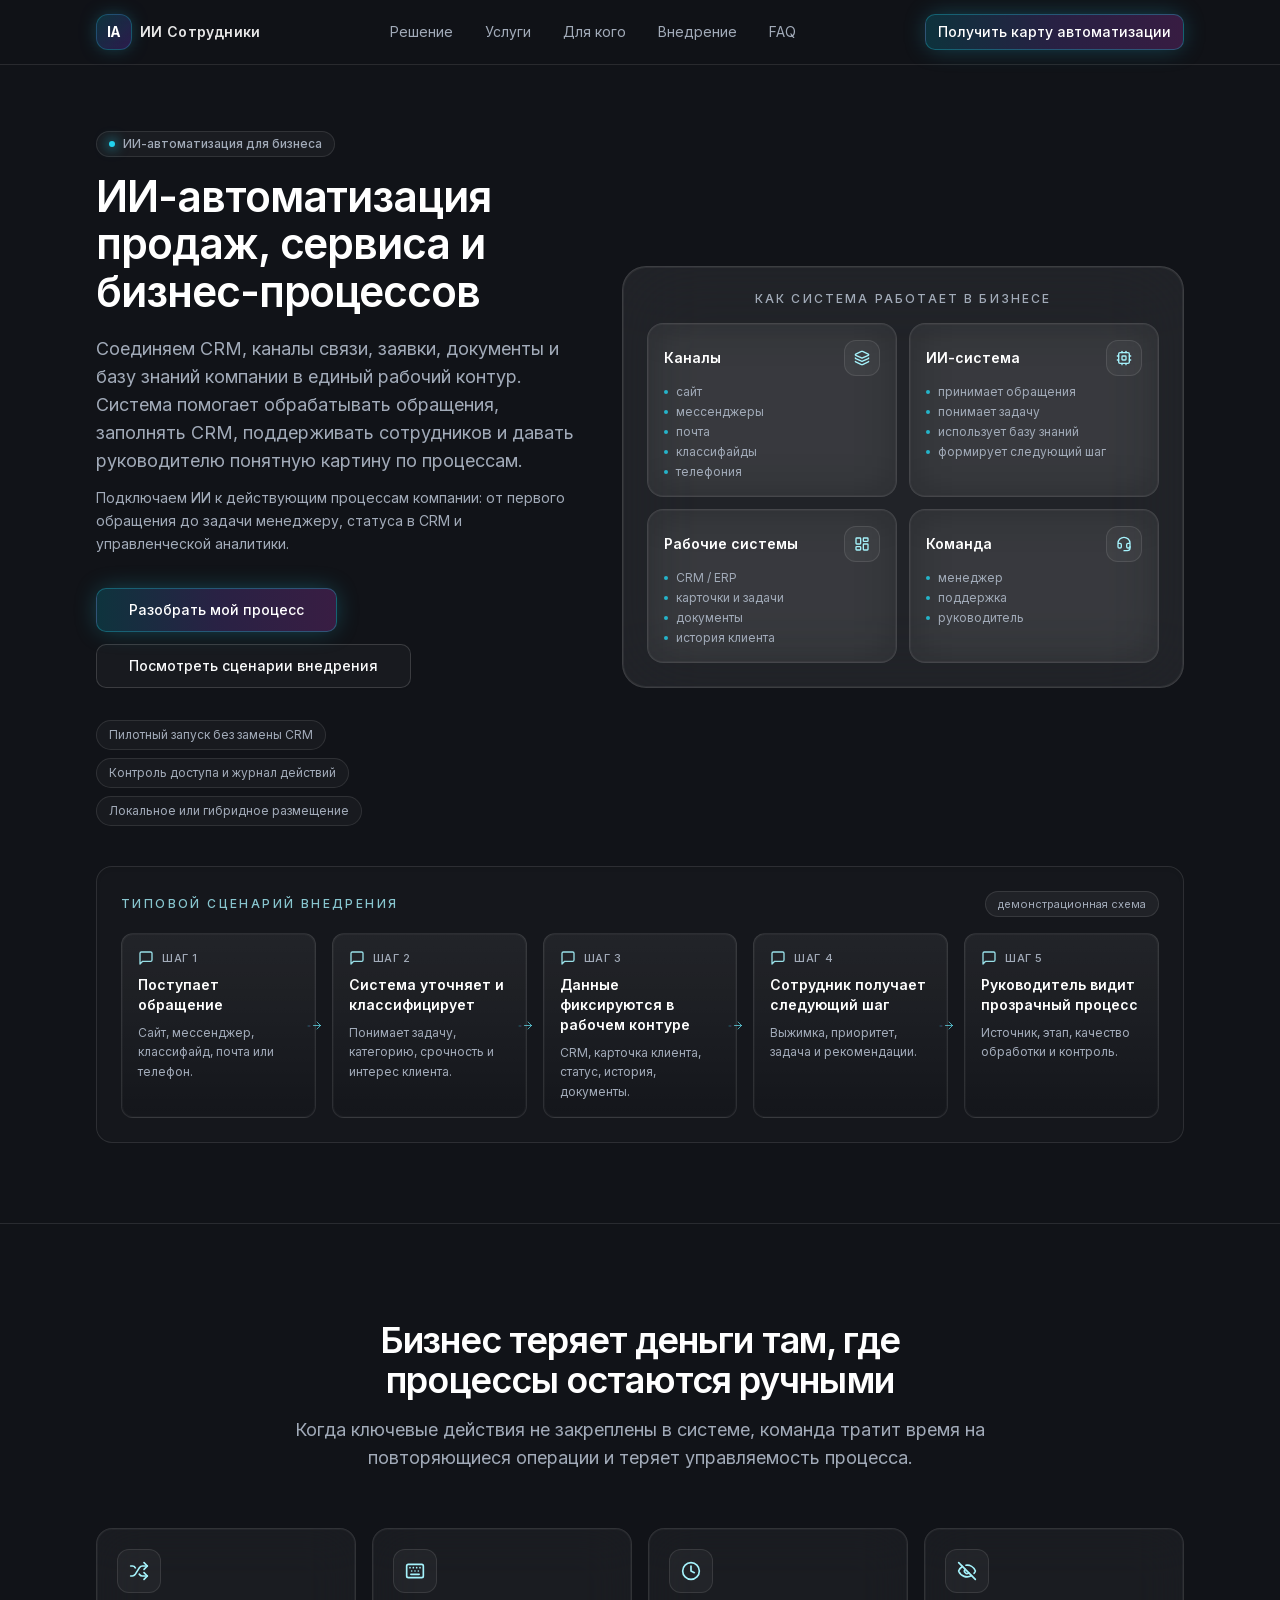
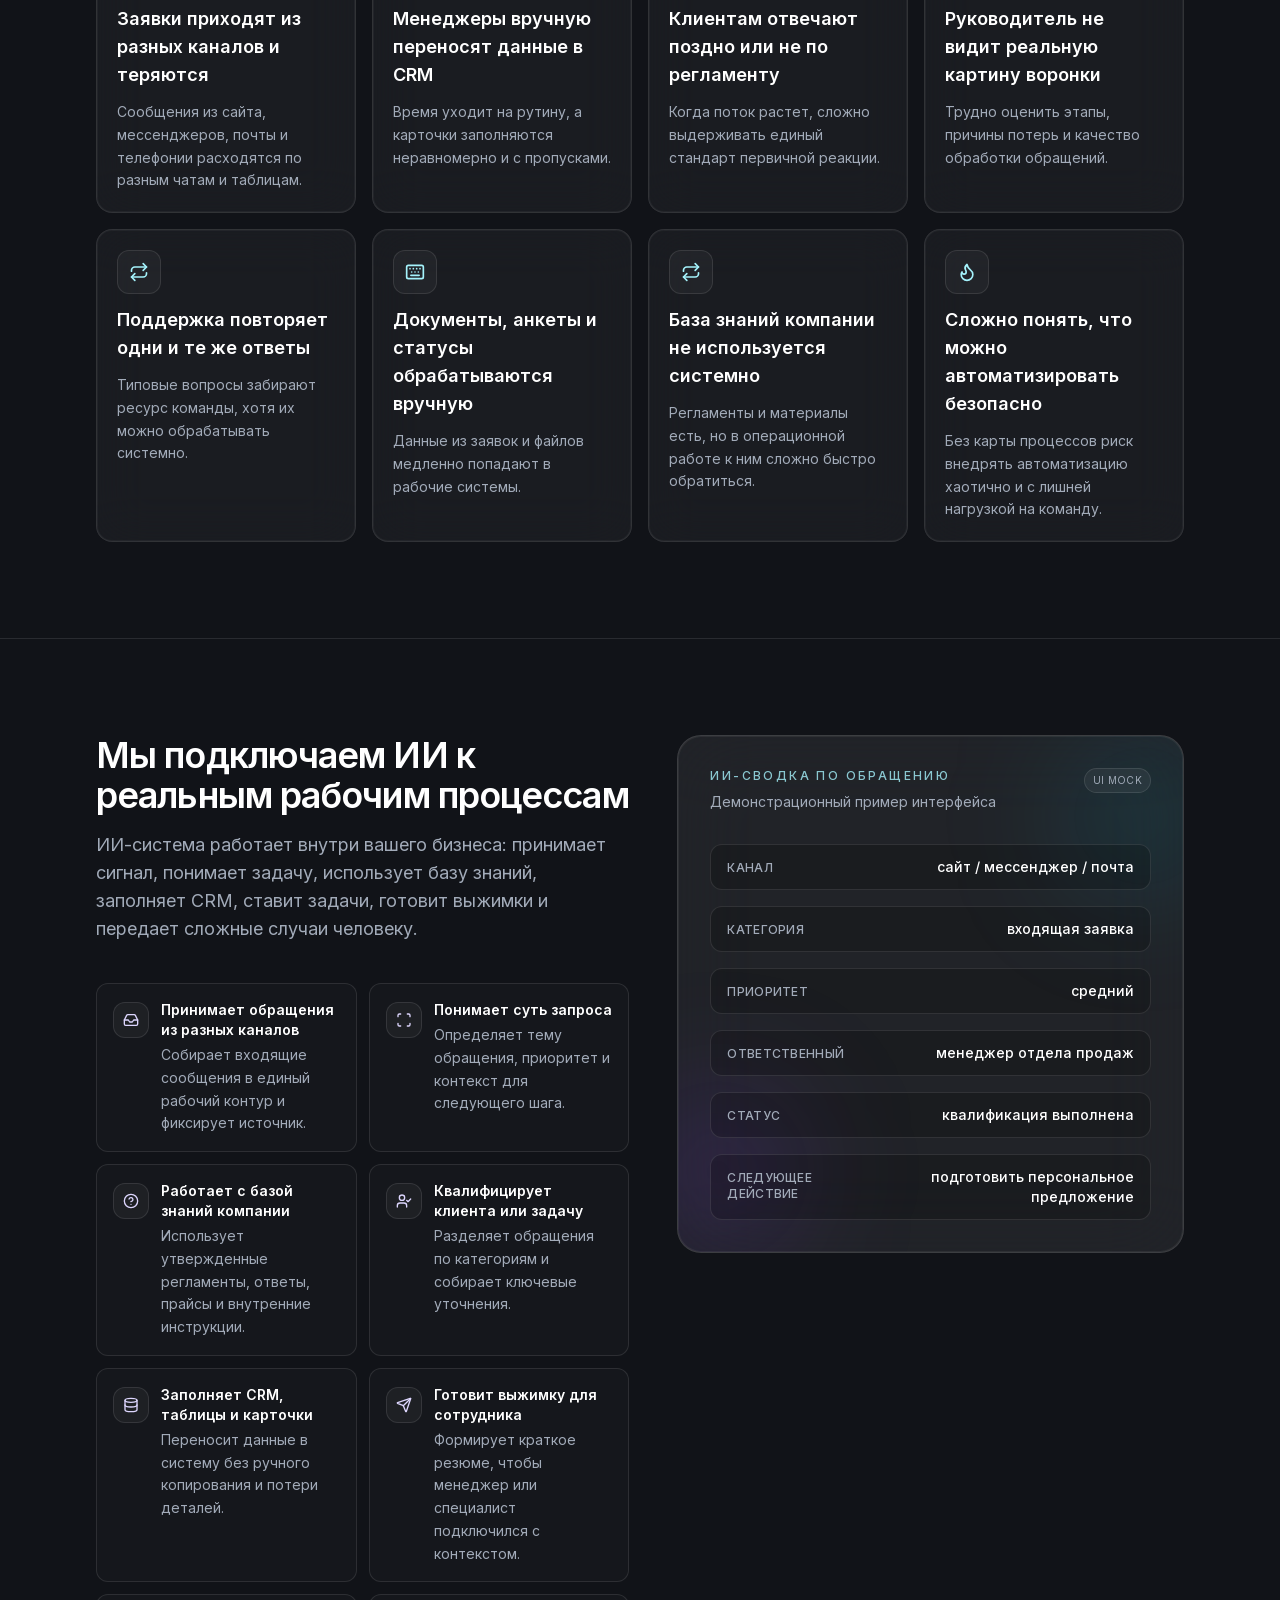
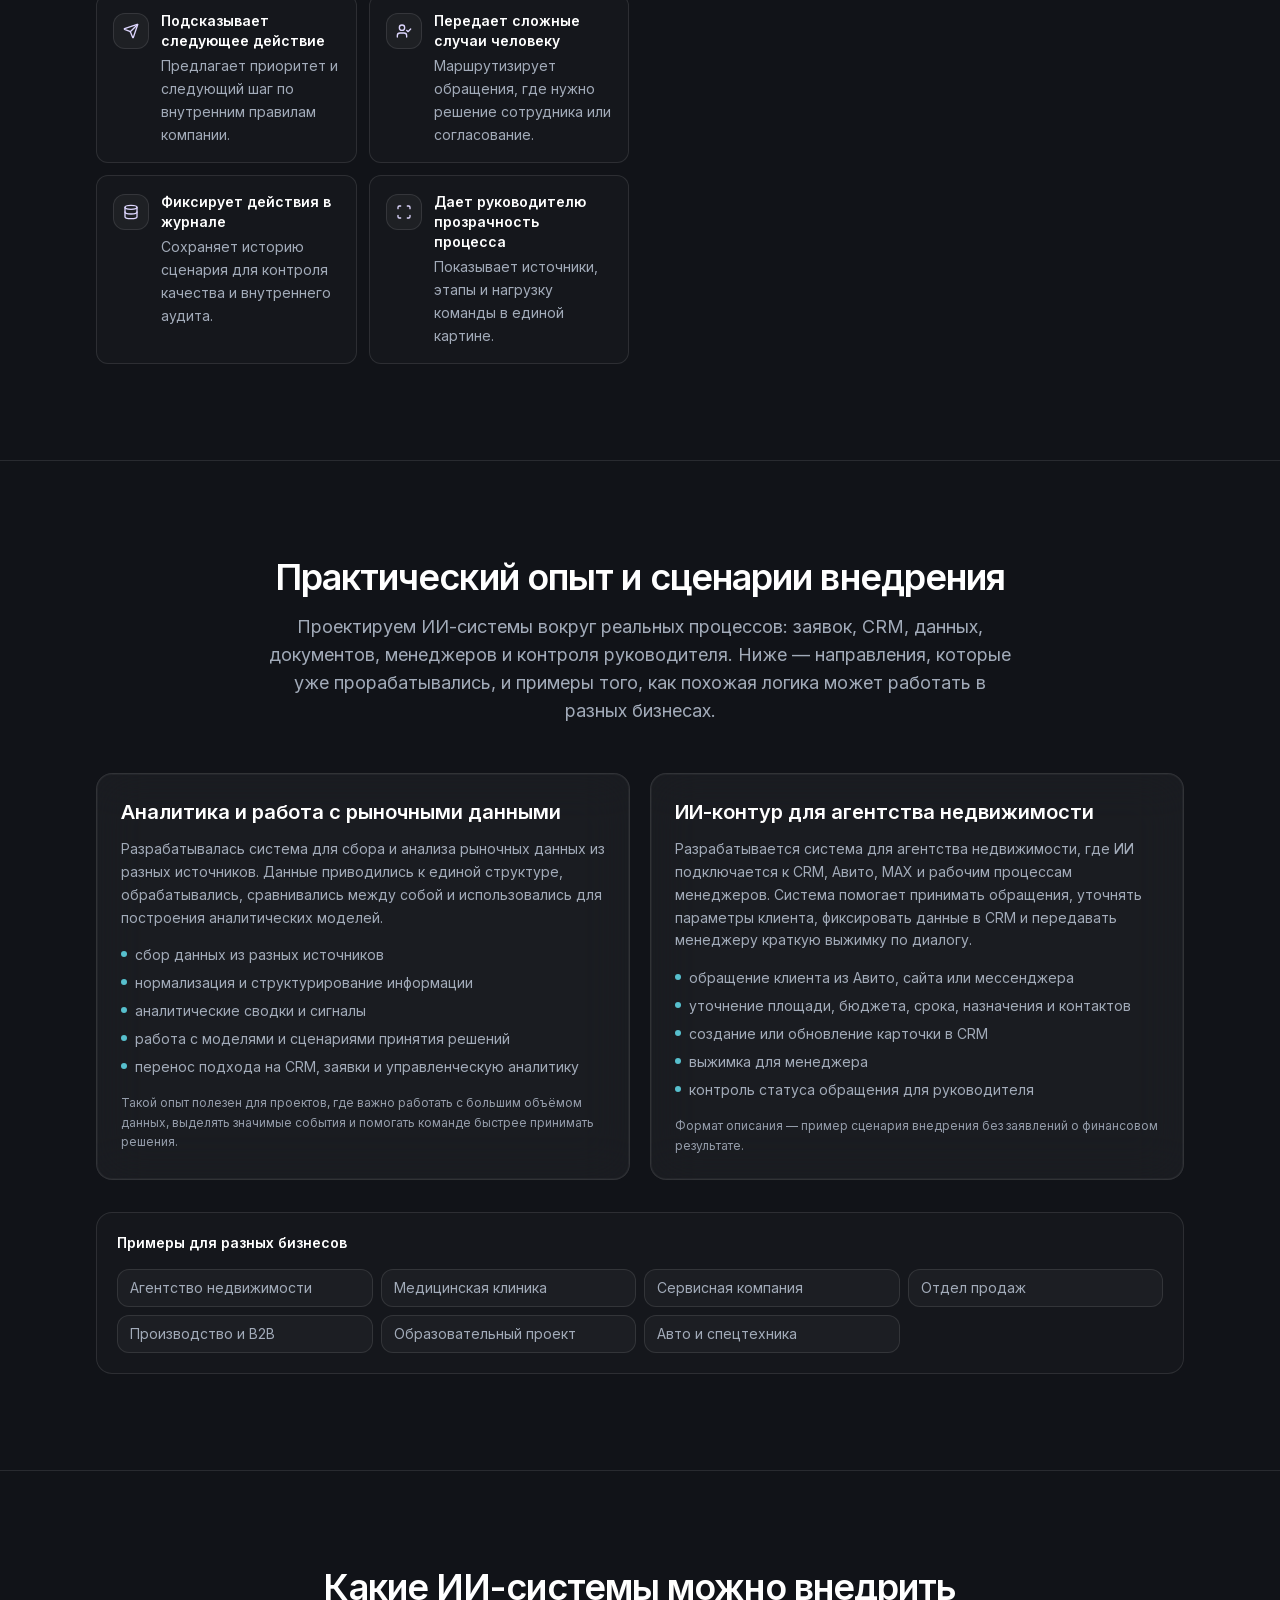
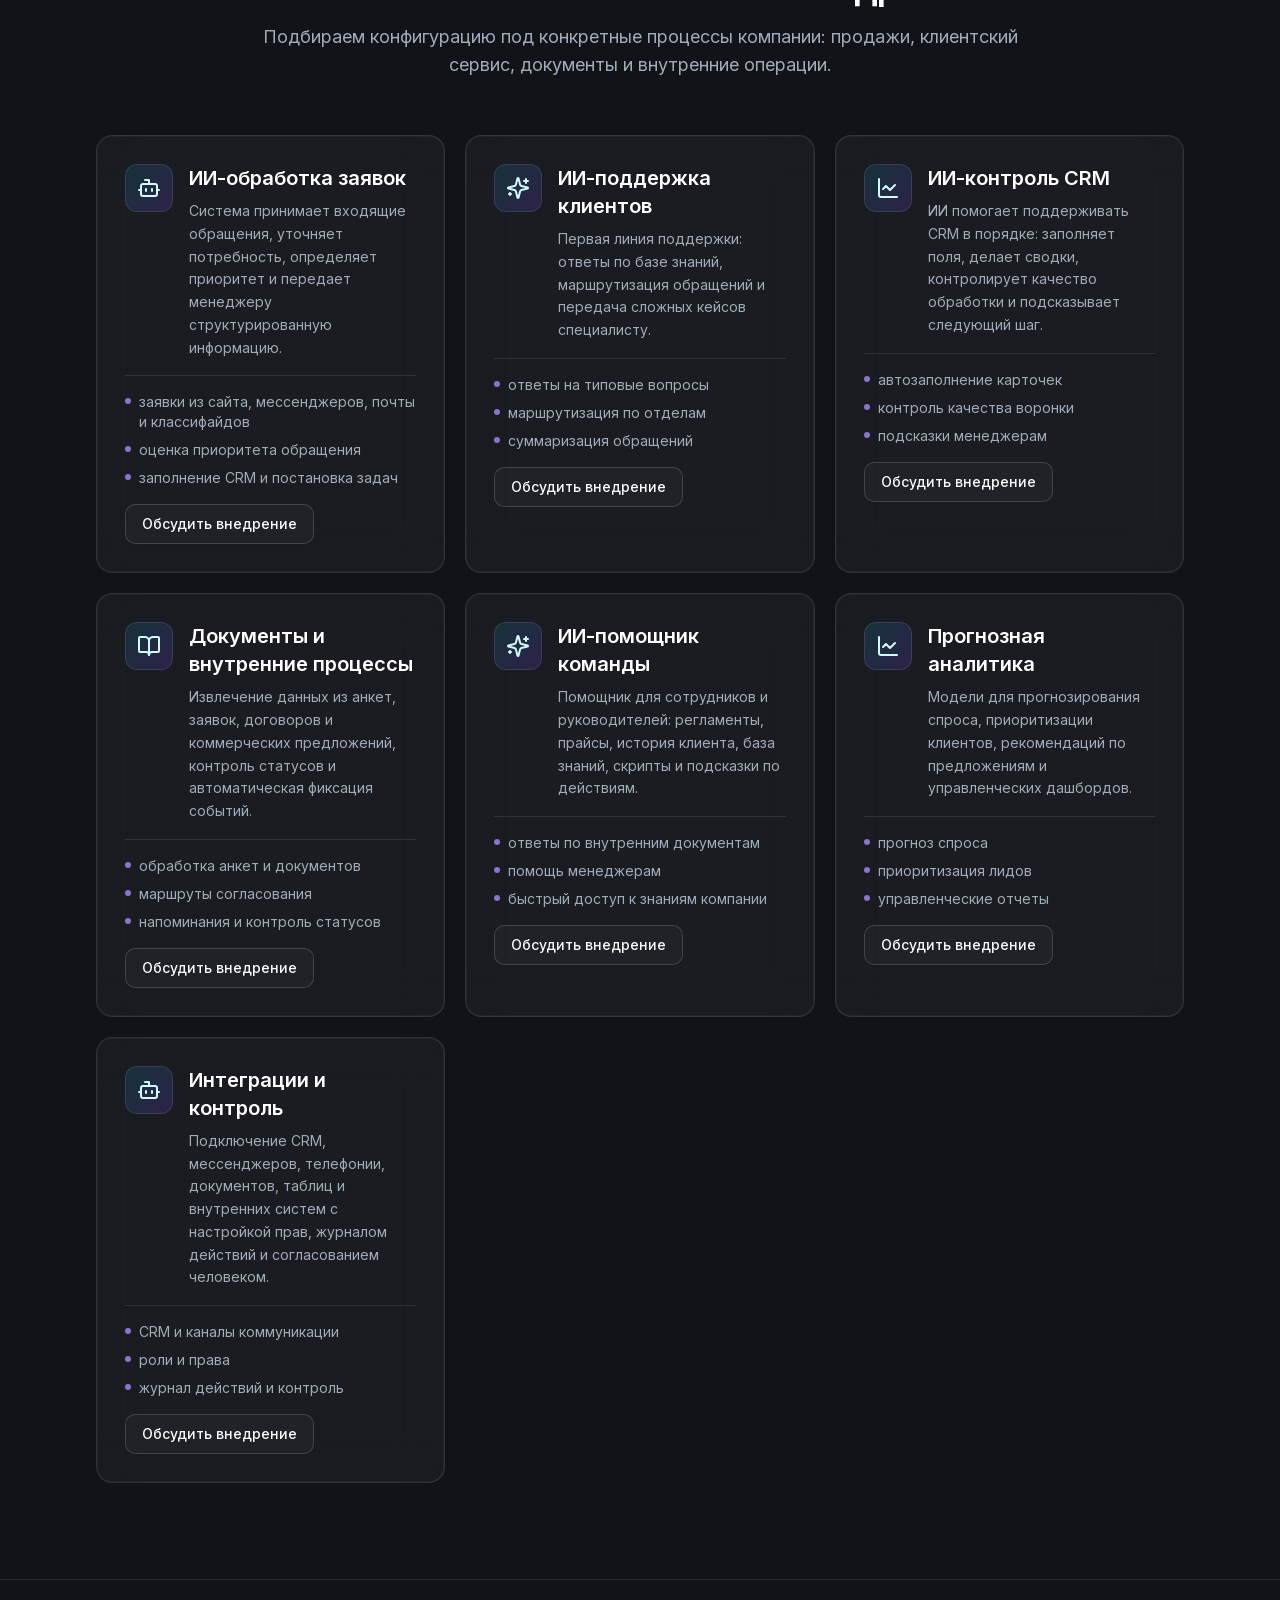
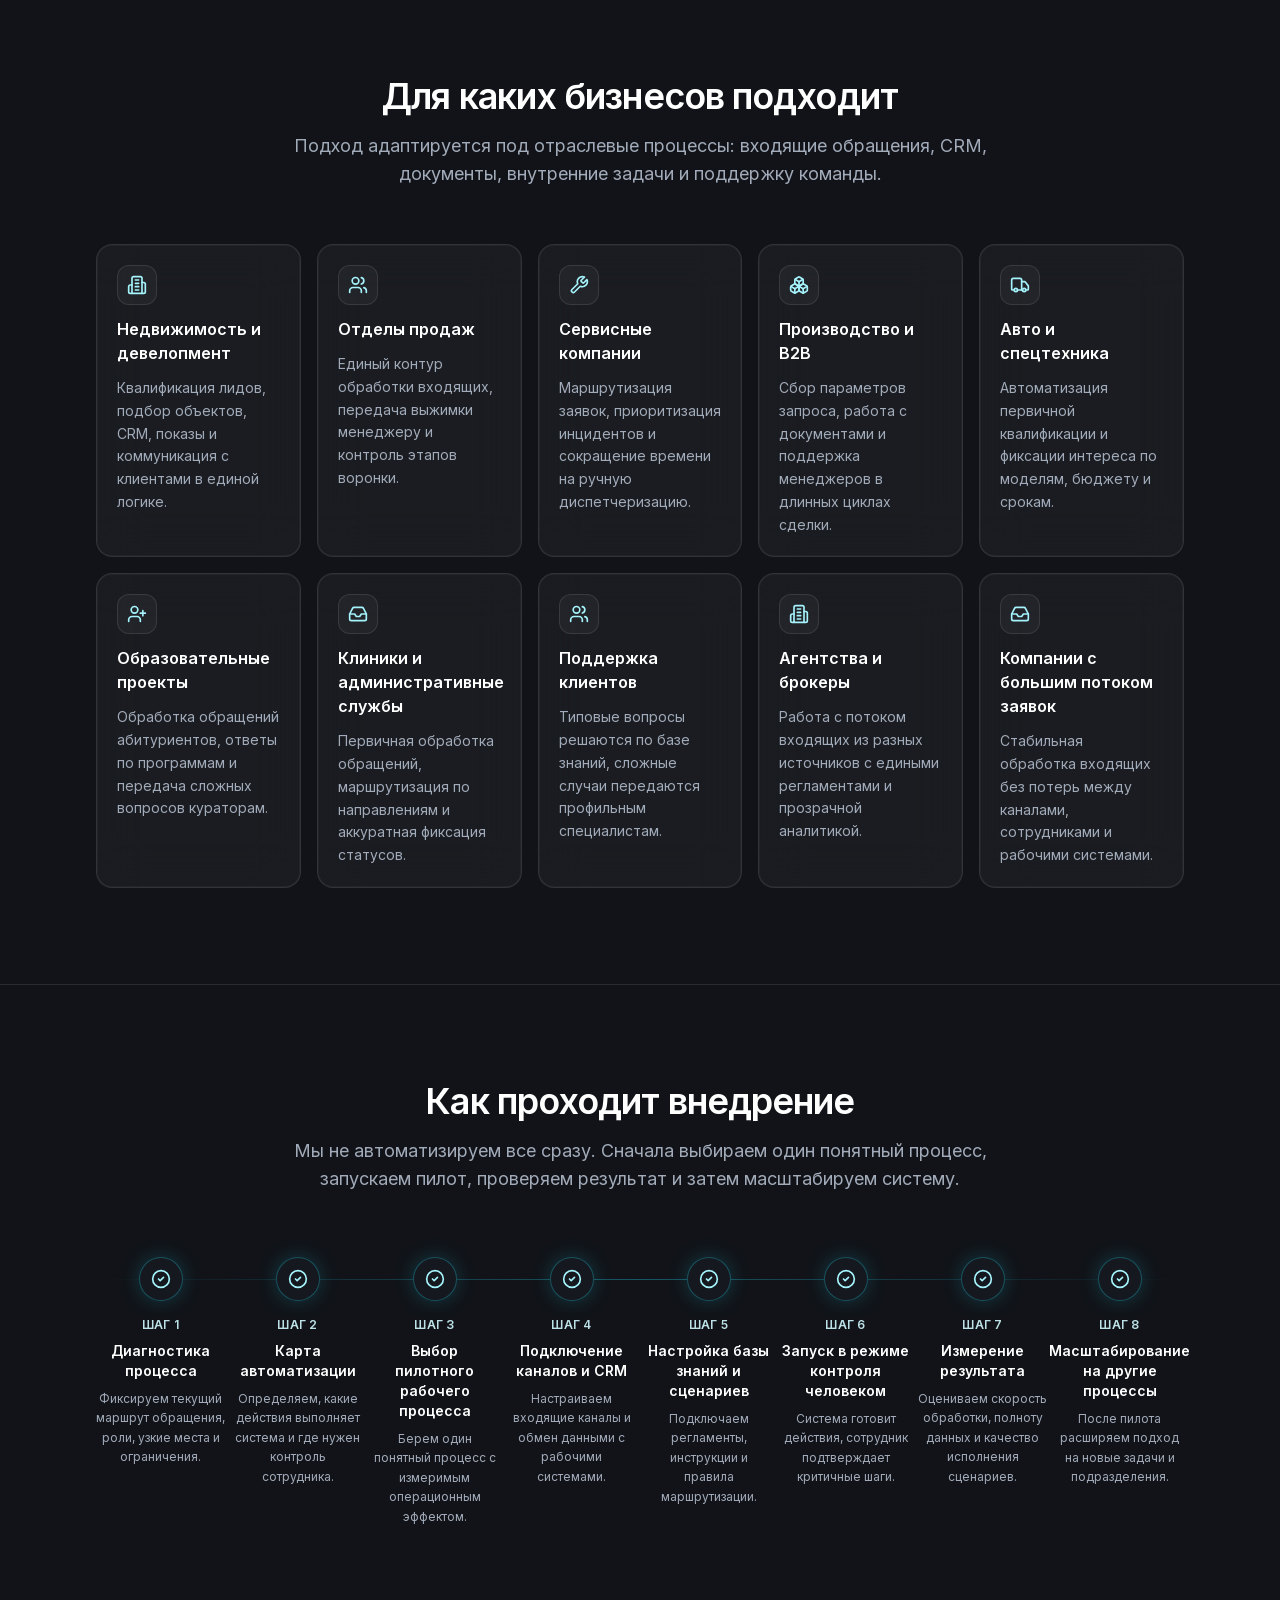
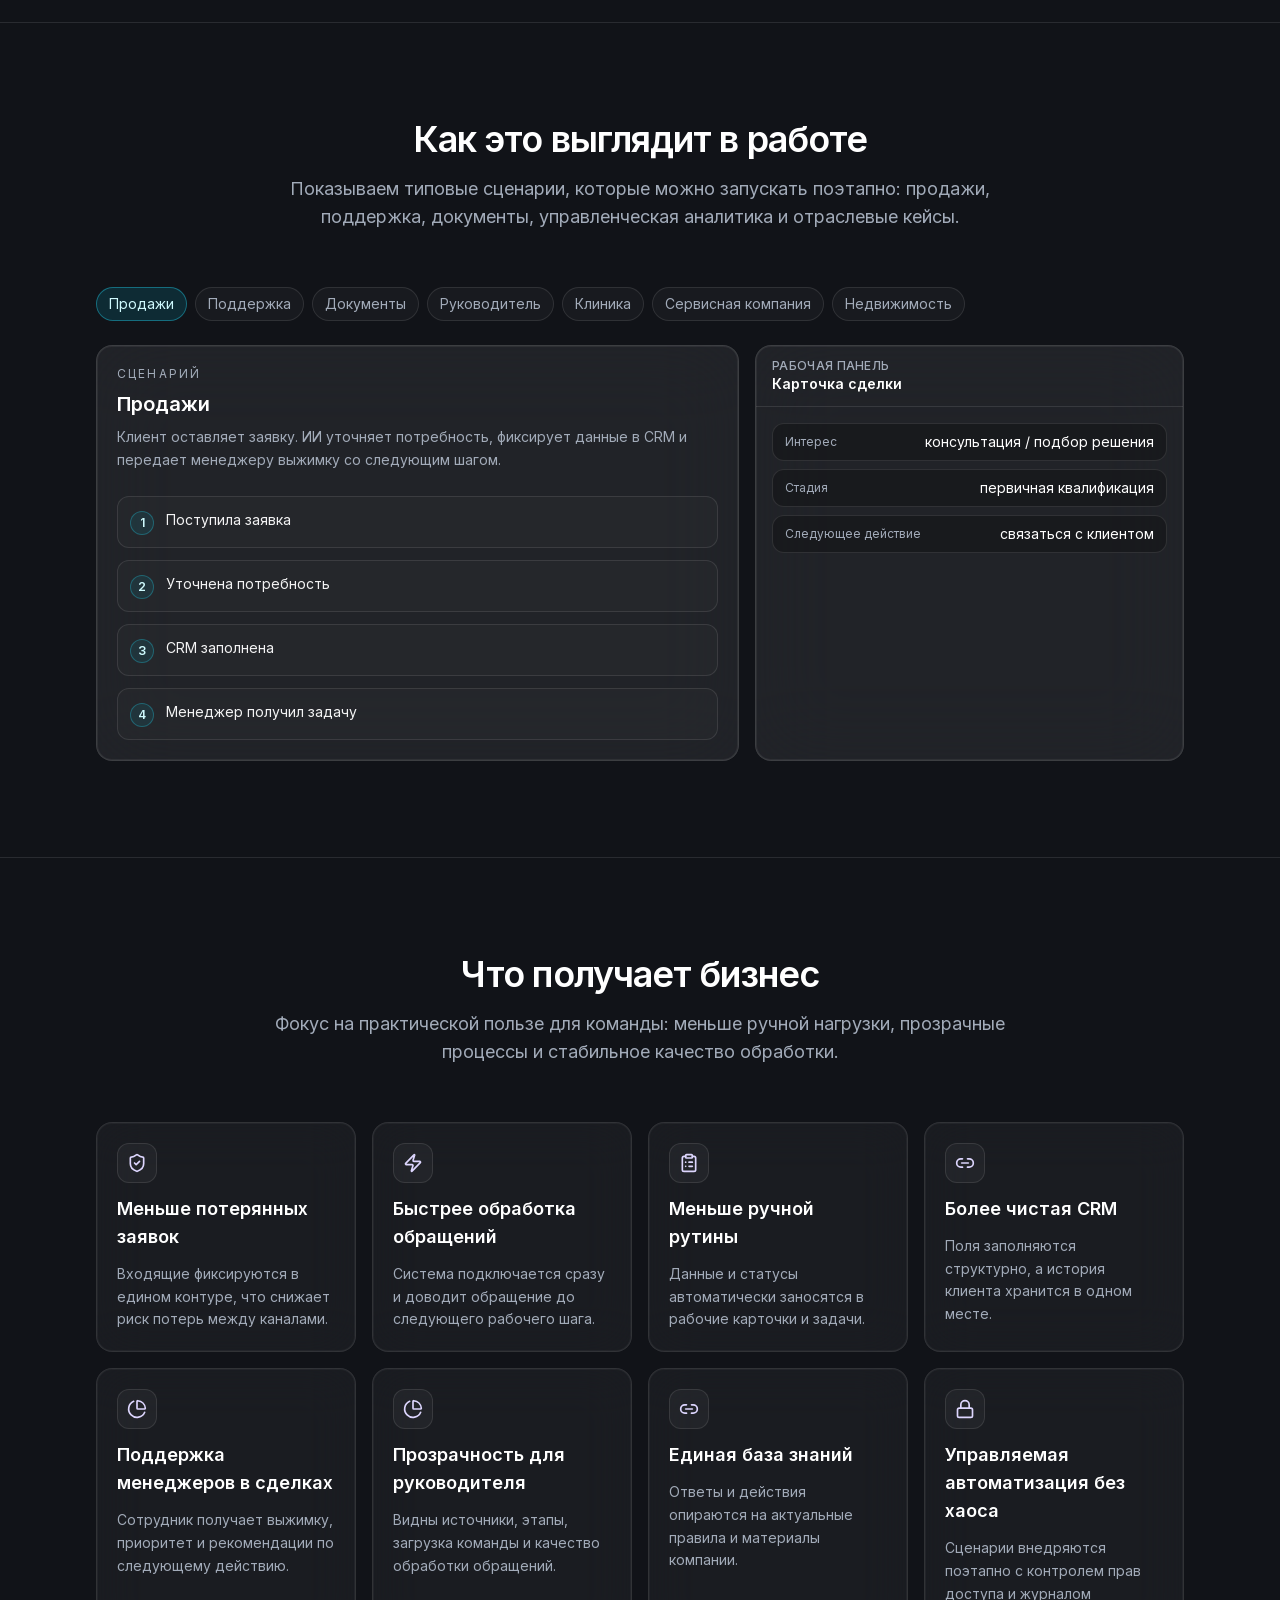
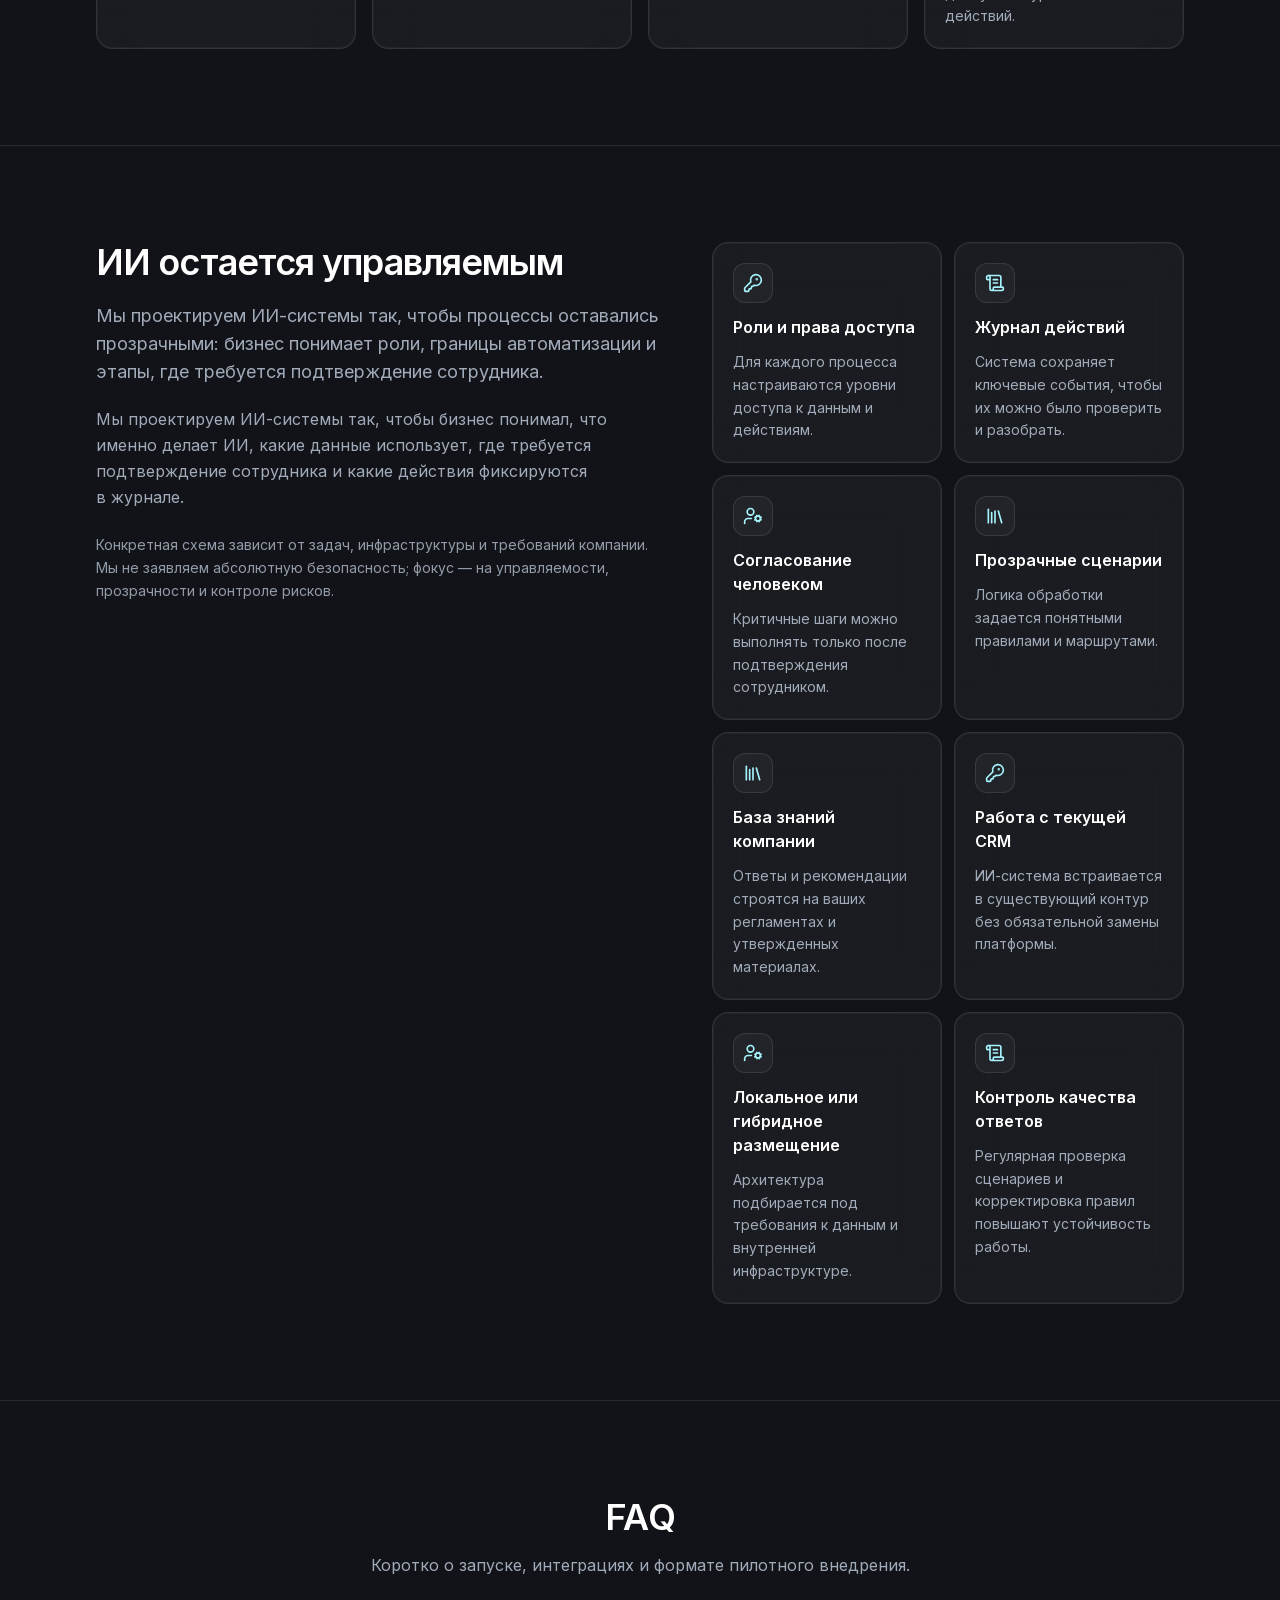
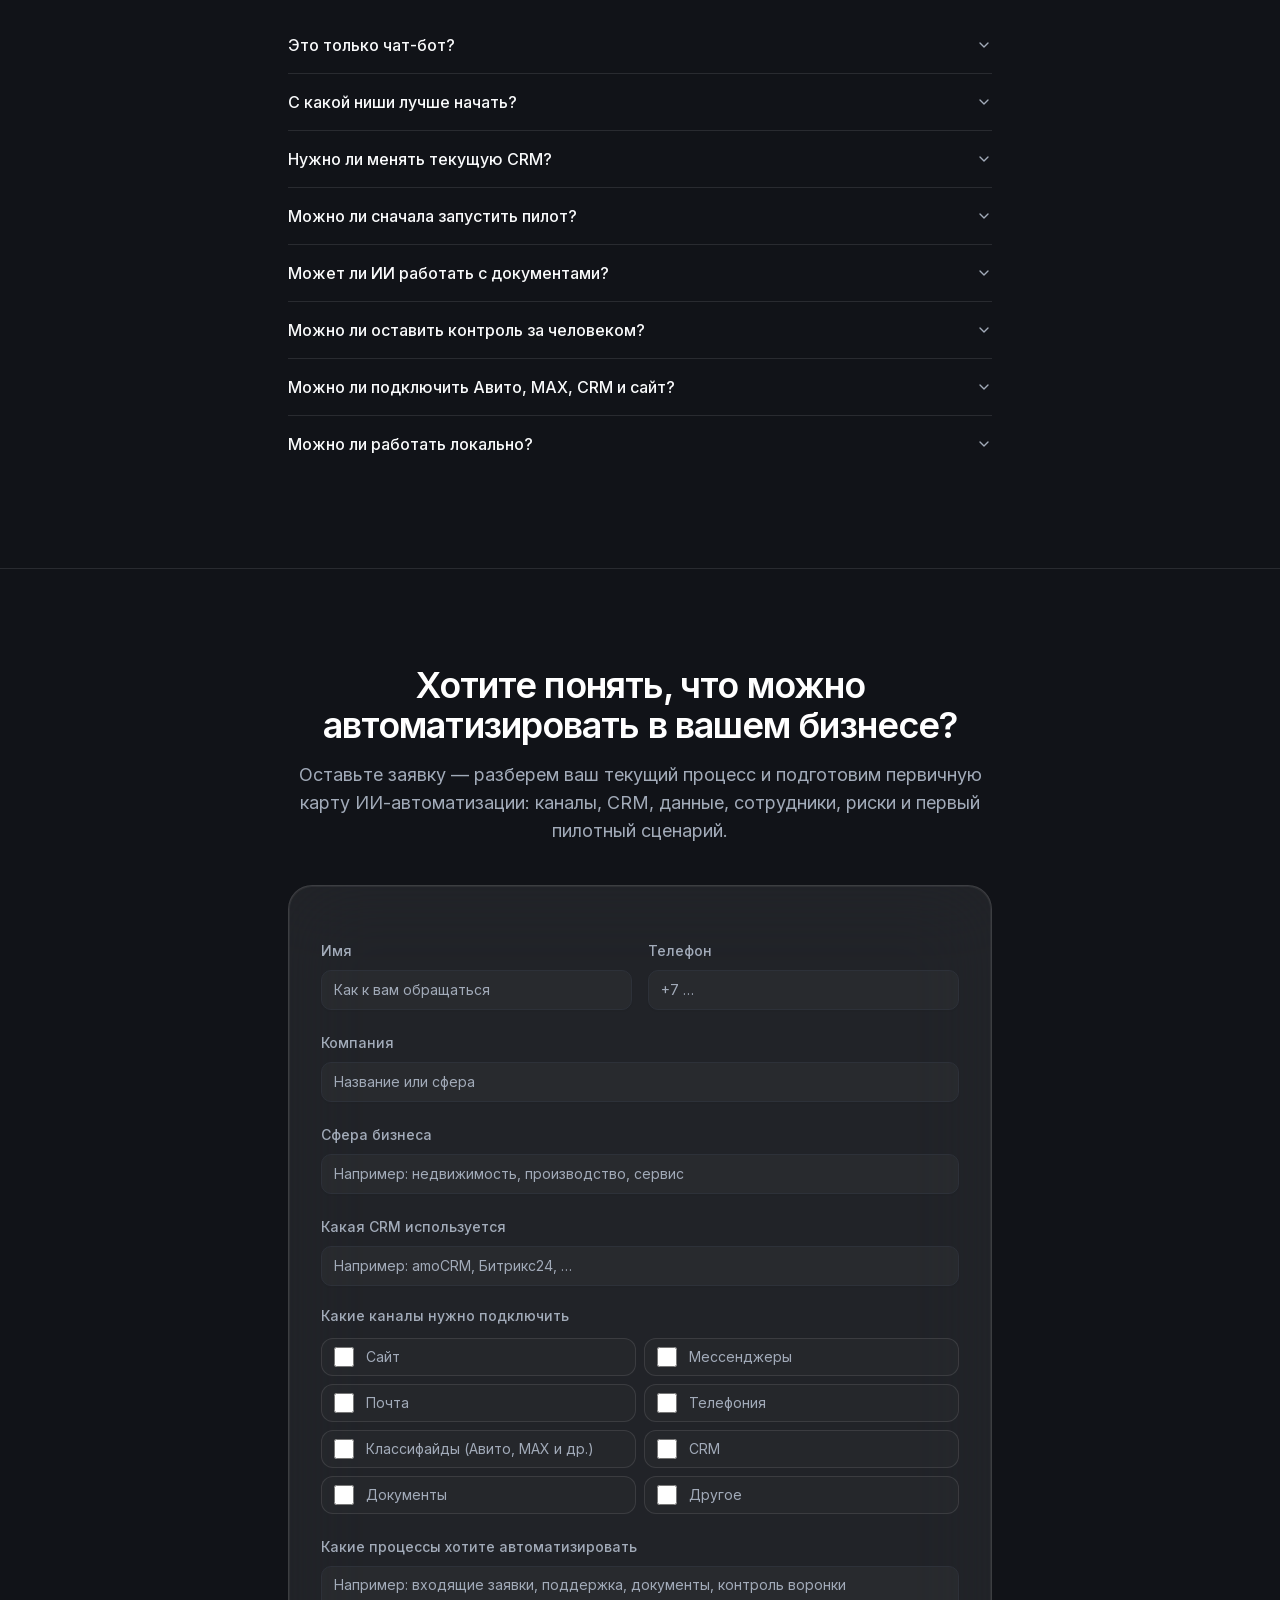
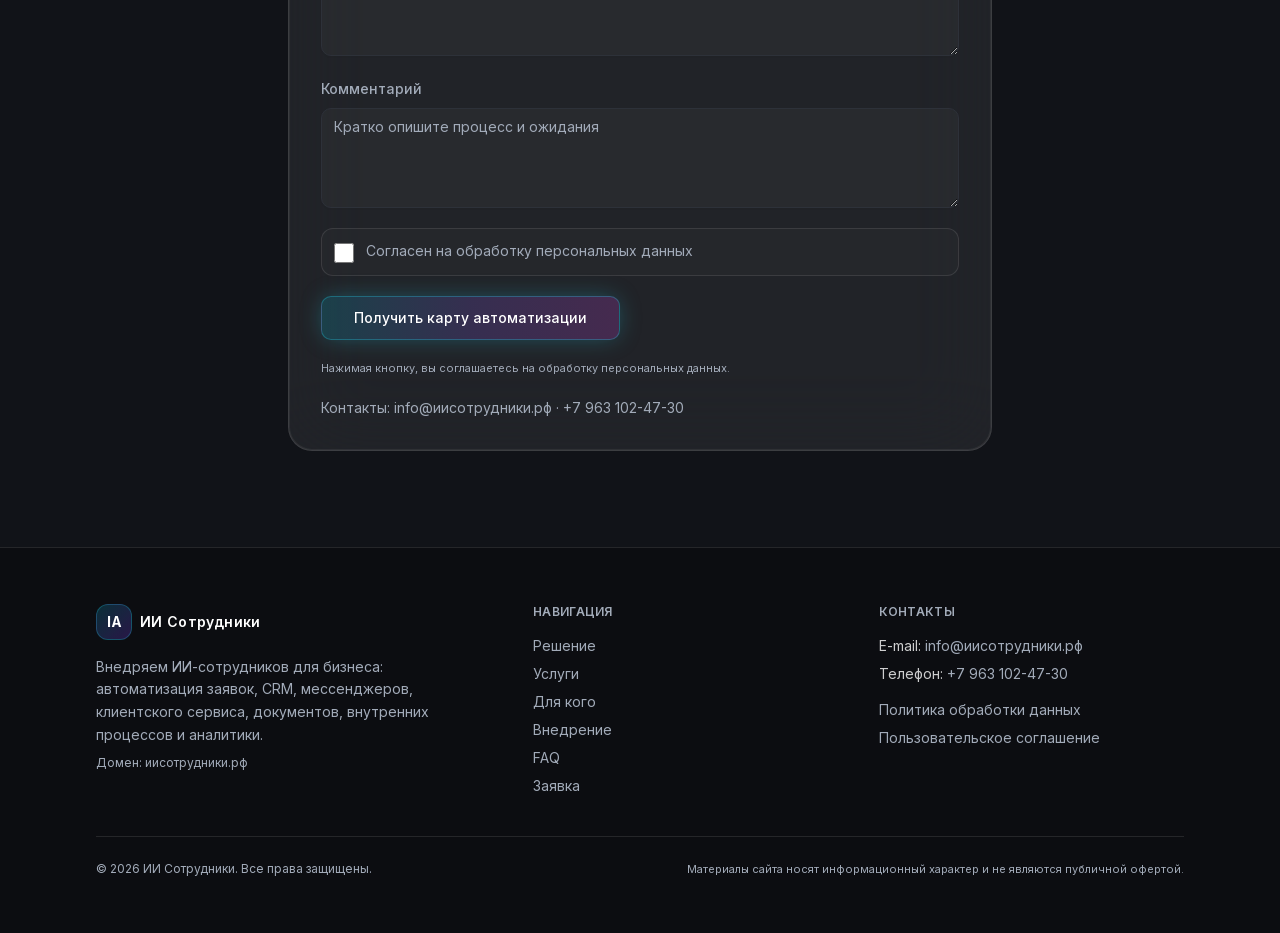
==== index.html @ 74c147d9 "Add files via upload" ====
<!DOCTYPE html><!--WaN_Zoxxami6oNrGsuba7--><html lang="ru" class="dark"><head><meta charSet="utf-8"/><meta name="viewport" content="width=device-width, initial-scale=1"/><link rel="stylesheet" href="/_next/static/css/e8a21e25dd936ed2.css" data-precedence="next"/><link rel="preload" as="script" fetchPriority="low" href="/_next/static/chunks/webpack-a6b45648326540cb.js"/><script src="/_next/static/chunks/4bd1b696-c023c6e3521b1417.js" async=""></script><script src="/_next/static/chunks/255-6b79f309a27fb98b.js" async=""></script><script src="/_next/static/chunks/main-app-5beaade3ecea9cac.js" async=""></script><script src="/_next/static/chunks/879-3a319e498af95dce.js" async=""></script><script src="/_next/static/chunks/app/page-8f50a784e40db316.js" async=""></script><title>ИИ Сотрудники — ИИ-автоматизация продаж, сервиса и бизнес-процессов</title><meta name="description" content="Внедряем ИИ-сотрудников для бизнеса: автоматизация заявок, CRM, мессенджеров, клиентского сервиса, документов, внутренних процессов и аналитики."/><meta name="robots" content="index, follow"/><link rel="canonical" href="https://xn--d1ahabaltgsimn.xn--p1ai"/><meta property="og:title" content="ИИ Сотрудники — ИИ-автоматизация продаж, сервиса и бизнес-процессов"/><meta property="og:description" content="Внедряем ИИ-сотрудников для бизнеса: автоматизация заявок, CRM, мессенджеров, клиентского сервиса, документов, внутренних процессов и аналитики."/><meta property="og:site_name" content="ИИ Сотрудники"/><meta property="og:locale" content="ru_RU"/><meta property="og:type" content="website"/><meta name="twitter:card" content="summary_large_image"/><meta name="twitter:title" content="ИИ Сотрудники — ИИ-автоматизация продаж, сервиса и бизнес-процессов"/><meta name="twitter:description" content="Внедряем ИИ-сотрудников для бизнеса: автоматизация заявок, CRM, мессенджеров, клиентского сервиса, документов, внутренних процессов и аналитики."/><script src="/_next/static/chunks/polyfills-42372ed130431b0a.js" noModule=""></script></head><body class="__variable_fcbcbf __variable_c27a8e min-h-screen font-sans"><div hidden=""><!--$--><!--/$--></div><div class="relative min-h-screen overflow-x-hidden bg-background"><div class="pointer-events-none fixed inset-0 -z-10 bg-[radial-gradient(ellipse_80%_50%_at_50%_-20%,rgba(120,119,198,0.22),transparent)]"></div><header class="sticky top-0 z-40 border-b border-white/10 bg-[hsl(222_18%_8%/0.72)] backdrop-blur-xl"><div class="mx-auto flex h-16 max-w-6xl items-center justify-between px-4 sm:px-6 lg:px-8"><a class="group flex items-center gap-2" href="#"><span class="flex h-9 w-9 items-center justify-center rounded-lg border border-cyan-400/25 bg-gradient-to-br from-cyan-500/20 to-violet-600/25 text-sm font-bold tracking-tight text-white shadow-[0_0_20px_-6px_rgba(34,211,238,0.55)]">IA</span><span class="text-sm font-semibold tracking-wide text-white/90 transition group-hover:text-white">ИИ Сотрудники</span></a><nav class="hidden items-center gap-8 md:flex" aria-label="Основная навигация"><a href="#solution" class="text-sm text-muted-foreground transition hover:text-white">Решение</a><a href="#services" class="text-sm text-muted-foreground transition hover:text-white">Услуги</a><a href="#for-whom" class="text-sm text-muted-foreground transition hover:text-white">Для кого</a><a href="#implementation" class="text-sm text-muted-foreground transition hover:text-white">Внедрение</a><a href="#faq" class="text-sm text-muted-foreground transition hover:text-white">FAQ</a></nav><div class="hidden md:block"><button class="inline-flex items-center justify-center gap-2 whitespace-nowrap text-sm font-medium transition-colors focus-visible:outline-none focus-visible:ring-2 focus-visible:ring-ring focus-visible:ring-offset-2 focus-visible:ring-offset-background disabled:pointer-events-none disabled:opacity-50 [&amp;_svg]:pointer-events-none [&amp;_svg]:size-4 [&amp;_svg]:shrink-0 border border-cyan-400/30 bg-gradient-to-r from-cyan-500/20 via-violet-500/20 to-fuchsia-500/20 text-white shadow-[0_0_24px_-4px_rgba(34,211,238,0.35)] hover:from-cyan-500/30 hover:via-violet-500/30 hover:to-fuchsia-500/30 h-9 rounded-md px-3" type="button">Получить карту автоматизации</button></div><div class="flex items-center gap-2 md:hidden"><button class="inline-flex items-center justify-center gap-2 whitespace-nowrap text-sm font-medium transition-colors focus-visible:outline-none focus-visible:ring-2 focus-visible:ring-ring focus-visible:ring-offset-2 focus-visible:ring-offset-background disabled:pointer-events-none disabled:opacity-50 [&amp;_svg]:pointer-events-none [&amp;_svg]:size-4 [&amp;_svg]:shrink-0 border border-cyan-400/30 bg-gradient-to-r from-cyan-500/20 via-violet-500/20 to-fuchsia-500/20 text-white shadow-[0_0_24px_-4px_rgba(34,211,238,0.35)] hover:from-cyan-500/30 hover:via-violet-500/30 hover:to-fuchsia-500/30 h-9 rounded-md px-3" type="button">Карта</button><button class="inline-flex items-center justify-center gap-2 whitespace-nowrap rounded-md text-sm font-medium transition-colors focus-visible:outline-none focus-visible:ring-2 focus-visible:ring-ring focus-visible:ring-offset-2 focus-visible:ring-offset-background disabled:pointer-events-none disabled:opacity-50 [&amp;_svg]:pointer-events-none [&amp;_svg]:size-4 [&amp;_svg]:shrink-0 border shadow-sm hover:bg-accent/10 hover:text-accent-foreground h-10 w-10 border-white/15 bg-white/5" aria-label="Открыть меню" type="button" aria-haspopup="dialog" aria-expanded="false" aria-controls="radix-_R_52avb_" data-state="closed"><svg xmlns="http://www.w3.org/2000/svg" width="24" height="24" viewBox="0 0 24 24" fill="none" stroke="currentColor" stroke-width="2" stroke-linecap="round" stroke-linejoin="round" class="lucide lucide-menu h-5 w-5"><line x1="4" x2="20" y1="12" y2="12"></line><line x1="4" x2="20" y1="6" y2="6"></line><line x1="4" x2="20" y1="18" y2="18"></line></svg></button></div></div></header><main><section class="relative overflow-hidden border-b border-white/10 pb-16 pt-10 sm:pb-20 sm:pt-14 lg:pt-16"><div class="pointer-events-none absolute inset-0 -z-10"><div class="absolute -left-32 top-0 h-[420px] w-[420px] rounded-full bg-cyan-500/15 blur-[120px] animate-glow"></div><div class="absolute -right-24 bottom-0 h-[380px] w-[380px] rounded-full bg-violet-600/20 blur-[110px] animate-glow" style="animation-delay:2s"></div><div class="absolute inset-0 bg-[radial-gradient(ellipse_at_top,_rgba(255,255,255,0.06),_transparent_55%)]"></div></div><div class="mx-auto max-w-6xl px-4 sm:px-6 lg:px-8"><div class="grid gap-12 lg:grid-cols-[minmax(0,0.92fr)_minmax(0,1.08fr)] lg:items-center"><div><p class="mb-4 inline-flex items-center gap-2 rounded-full border border-white/10 bg-white/[0.04] px-3 py-1 text-xs font-medium text-muted-foreground" style="opacity:0;transform:translateY(8px)"><span class="h-1.5 w-1.5 rounded-full bg-cyan-400 shadow-[0_0_12px_2px_rgba(34,211,238,0.55)]"></span>ИИ-автоматизация для бизнеса</p><h1 class="text-balance text-3xl font-semibold tracking-tight text-white sm:text-4xl lg:text-[2.65rem] lg:leading-[1.12]" style="opacity:0;transform:translateY(16px)">ИИ-автоматизация продаж, сервиса и бизнес-процессов</h1><p class="mt-5 max-w-[40rem] text-pretty text-base leading-relaxed text-muted-foreground sm:text-lg" style="opacity:0;transform:translateY(16px)">Соединяем CRM, каналы связи, заявки, документы и базу знаний компании в единый рабочий контур. Система помогает обрабатывать обращения, заполнять CRM, поддерживать сотрудников и давать руководителю понятную картину по процессам.</p><p class="mt-3 max-w-[36rem] text-sm leading-relaxed text-muted-foreground" style="opacity:0;transform:translateY(16px)">Подключаем ИИ к действующим процессам компании: от первого обращения до задачи менеджеру, статуса в CRM и управленческой аналитики.</p><div class="mt-8 flex flex-wrap gap-3" style="opacity:0;transform:translateY(16px)"><button class="inline-flex items-center justify-center gap-2 whitespace-nowrap text-sm font-medium transition-colors focus-visible:outline-none focus-visible:ring-2 focus-visible:ring-ring focus-visible:ring-offset-2 focus-visible:ring-offset-background disabled:pointer-events-none disabled:opacity-50 [&amp;_svg]:pointer-events-none [&amp;_svg]:size-4 [&amp;_svg]:shrink-0 border border-cyan-400/30 bg-gradient-to-r from-cyan-500/20 via-violet-500/20 to-fuchsia-500/20 text-white shadow-[0_0_24px_-4px_rgba(34,211,238,0.35)] hover:from-cyan-500/30 hover:via-violet-500/30 hover:to-fuchsia-500/30 h-11 rounded-md px-8" type="button">Разобрать мой процесс</button><button class="inline-flex items-center justify-center gap-2 whitespace-nowrap text-sm font-medium transition-colors focus-visible:outline-none focus-visible:ring-2 focus-visible:ring-ring focus-visible:ring-offset-2 focus-visible:ring-offset-background disabled:pointer-events-none disabled:opacity-50 [&amp;_svg]:pointer-events-none [&amp;_svg]:size-4 [&amp;_svg]:shrink-0 border shadow-sm hover:text-accent-foreground h-11 rounded-md px-8 border-white/15 bg-white/[0.03] hover:bg-white/[0.06]" type="button">Посмотреть сценарии внедрения</button></div><ul class="mt-8 flex flex-wrap gap-2" style="opacity:0;transform:translateY(12px)"><li class="rounded-full border border-white/10 bg-white/[0.03] px-3 py-1.5 text-xs text-muted-foreground transition hover:border-cyan-400/25 hover:text-cyan-100/90">Пилотный запуск без замены CRM</li><li class="rounded-full border border-white/10 bg-white/[0.03] px-3 py-1.5 text-xs text-muted-foreground transition hover:border-cyan-400/25 hover:text-cyan-100/90">Контроль доступа и журнал действий</li><li class="rounded-full border border-white/10 bg-white/[0.03] px-3 py-1.5 text-xs text-muted-foreground transition hover:border-cyan-400/25 hover:text-cyan-100/90">Локальное или гибридное размещение</li></ul></div><div class="relative max-w-full overflow-hidden" style="opacity:0;transform:scale(0.98)"><div class="absolute -inset-4 -z-10 rounded-3xl bg-gradient-to-br from-cyan-500/10 via-transparent to-violet-600/15 blur-2xl"></div><div class="glass-strong max-w-full overflow-hidden rounded-3xl p-4 sm:p-6"><p class="mb-4 text-center text-xs font-medium uppercase tracking-[0.18em] text-muted-foreground">Как система работает в бизнесе</p><div class="grid grid-cols-1 gap-3 sm:grid-cols-2"><div class="glass flex min-h-[140px] max-w-full flex-col gap-2 rounded-2xl p-4 shadow-[0_0_40px_-18px_rgba(34,211,238,0.35)]"><div class="flex items-center justify-between gap-2"><span class="text-sm font-semibold text-white">Каналы</span><span class="flex h-9 w-9 items-center justify-center rounded-xl border border-white/10 bg-white/[0.04] text-cyan-200"><svg xmlns="http://www.w3.org/2000/svg" width="24" height="24" viewBox="0 0 24 24" fill="none" stroke="currentColor" stroke-width="2" stroke-linecap="round" stroke-linejoin="round" class="lucide lucide-layers h-4 w-4" aria-hidden="true"><path d="M12.83 2.18a2 2 0 0 0-1.66 0L2.6 6.08a1 1 0 0 0 0 1.83l8.58 3.91a2 2 0 0 0 1.66 0l8.58-3.9a1 1 0 0 0 0-1.83z"></path><path d="M2 12a1 1 0 0 0 .58.91l8.6 3.91a2 2 0 0 0 1.65 0l8.58-3.9A1 1 0 0 0 22 12"></path><path d="M2 17a1 1 0 0 0 .58.91l8.6 3.91a2 2 0 0 0 1.65 0l8.58-3.9A1 1 0 0 0 22 17"></path></svg></span></div><ul class="space-y-1 text-xs text-muted-foreground"><li class="flex items-center gap-2"><span class="h-1 w-1 rounded-full bg-cyan-400/80"></span>сайт</li><li class="flex items-center gap-2"><span class="h-1 w-1 rounded-full bg-cyan-400/80"></span>мессенджеры</li><li class="flex items-center gap-2"><span class="h-1 w-1 rounded-full bg-cyan-400/80"></span>почта</li><li class="flex items-center gap-2"><span class="h-1 w-1 rounded-full bg-cyan-400/80"></span>классифайды</li><li class="flex items-center gap-2"><span class="h-1 w-1 rounded-full bg-cyan-400/80"></span>телефония</li></ul></div><div class="glass flex min-h-[140px] max-w-full flex-col gap-2 rounded-2xl p-4 shadow-[0_0_40px_-18px_rgba(34,211,238,0.35)]"><div class="flex items-center justify-between gap-2"><span class="text-sm font-semibold text-white">ИИ-система</span><span class="flex h-9 w-9 items-center justify-center rounded-xl border border-white/10 bg-white/[0.04] text-cyan-200"><svg xmlns="http://www.w3.org/2000/svg" width="24" height="24" viewBox="0 0 24 24" fill="none" stroke="currentColor" stroke-width="2" stroke-linecap="round" stroke-linejoin="round" class="lucide lucide-cpu h-4 w-4" aria-hidden="true"><rect width="16" height="16" x="4" y="4" rx="2"></rect><rect width="6" height="6" x="9" y="9" rx="1"></rect><path d="M15 2v2"></path><path d="M15 20v2"></path><path d="M2 15h2"></path><path d="M2 9h2"></path><path d="M20 15h2"></path><path d="M20 9h2"></path><path d="M9 2v2"></path><path d="M9 20v2"></path></svg></span></div><ul class="space-y-1 text-xs text-muted-foreground"><li class="flex items-center gap-2"><span class="h-1 w-1 rounded-full bg-cyan-400/80"></span>принимает обращения</li><li class="flex items-center gap-2"><span class="h-1 w-1 rounded-full bg-cyan-400/80"></span>понимает задачу</li><li class="flex items-center gap-2"><span class="h-1 w-1 rounded-full bg-cyan-400/80"></span>использует базу знаний</li><li class="flex items-center gap-2"><span class="h-1 w-1 rounded-full bg-cyan-400/80"></span>формирует следующий шаг</li></ul></div><div class="glass flex min-h-[140px] max-w-full flex-col gap-2 rounded-2xl p-4 shadow-[0_0_40px_-18px_rgba(34,211,238,0.35)]"><div class="flex items-center justify-between gap-2"><span class="text-sm font-semibold text-white">Рабочие системы</span><span class="flex h-9 w-9 items-center justify-center rounded-xl border border-white/10 bg-white/[0.04] text-cyan-200"><svg xmlns="http://www.w3.org/2000/svg" width="24" height="24" viewBox="0 0 24 24" fill="none" stroke="currentColor" stroke-width="2" stroke-linecap="round" stroke-linejoin="round" class="lucide lucide-layout-dashboard h-4 w-4" aria-hidden="true"><rect width="7" height="9" x="3" y="3" rx="1"></rect><rect width="7" height="5" x="14" y="3" rx="1"></rect><rect width="7" height="9" x="14" y="12" rx="1"></rect><rect width="7" height="5" x="3" y="16" rx="1"></rect></svg></span></div><ul class="space-y-1 text-xs text-muted-foreground"><li class="flex items-center gap-2"><span class="h-1 w-1 rounded-full bg-cyan-400/80"></span>CRM / ERP</li><li class="flex items-center gap-2"><span class="h-1 w-1 rounded-full bg-cyan-400/80"></span>карточки и задачи</li><li class="flex items-center gap-2"><span class="h-1 w-1 rounded-full bg-cyan-400/80"></span>документы</li><li class="flex items-center gap-2"><span class="h-1 w-1 rounded-full bg-cyan-400/80"></span>история клиента</li></ul></div><div class="glass flex min-h-[140px] max-w-full flex-col gap-2 rounded-2xl p-4 shadow-[0_0_40px_-18px_rgba(34,211,238,0.35)]"><div class="flex items-center justify-between gap-2"><span class="text-sm font-semibold text-white">Команда</span><span class="flex h-9 w-9 items-center justify-center rounded-xl border border-white/10 bg-white/[0.04] text-cyan-200"><svg xmlns="http://www.w3.org/2000/svg" width="24" height="24" viewBox="0 0 24 24" fill="none" stroke="currentColor" stroke-width="2" stroke-linecap="round" stroke-linejoin="round" class="lucide lucide-headset h-4 w-4" aria-hidden="true"><path d="M3 11h3a2 2 0 0 1 2 2v3a2 2 0 0 1-2 2H5a2 2 0 0 1-2-2v-5Zm0 0a9 9 0 1 1 18 0m0 0v5a2 2 0 0 1-2 2h-1a2 2 0 0 1-2-2v-3a2 2 0 0 1 2-2h3Z"></path><path d="M21 16v2a4 4 0 0 1-4 4h-5"></path></svg></span></div><ul class="space-y-1 text-xs text-muted-foreground"><li class="flex items-center gap-2"><span class="h-1 w-1 rounded-full bg-cyan-400/80"></span>менеджер</li><li class="flex items-center gap-2"><span class="h-1 w-1 rounded-full bg-cyan-400/80"></span>поддержка</li><li class="flex items-center gap-2"><span class="h-1 w-1 rounded-full bg-cyan-400/80"></span>руководитель</li></ul></div></div></div></div></div><div class="mt-10 rounded-2xl border border-white/10 bg-white/[0.02] p-4 shadow-inner sm:p-6"><div class="mb-4 flex flex-wrap items-center justify-between gap-2"><p class="text-xs font-medium uppercase tracking-[0.2em] text-cyan-200/80">Типовой сценарий внедрения</p><span class="rounded-full border border-white/10 bg-white/5 px-3 py-1 text-[11px] text-muted-foreground">демонстрационная схема</span></div><div class="grid gap-4 sm:grid-cols-2 lg:grid-cols-5"><div class="relative flex flex-col gap-2 rounded-xl border border-white/10 bg-gradient-to-b from-white/[0.06] to-transparent p-4 shadow-[0_0_0_1px_rgba(255,255,255,0.03)_inset]" style="opacity:0;transform:translateY(12px)"><div class="flex items-center gap-2 text-cyan-200/90"><svg xmlns="http://www.w3.org/2000/svg" width="24" height="24" viewBox="0 0 24 24" fill="none" stroke="currentColor" stroke-width="2" stroke-linecap="round" stroke-linejoin="round" class="lucide lucide-message-square h-4 w-4" aria-hidden="true"><path d="M21 15a2 2 0 0 1-2 2H7l-4 4V5a2 2 0 0 1 2-2h14a2 2 0 0 1 2 2z"></path></svg><span class="text-[11px] font-medium uppercase tracking-wider text-muted-foreground">шаг <!-- -->1</span></div><p class="text-sm font-semibold text-white">Поступает обращение</p><p class="text-xs leading-relaxed text-muted-foreground">Сайт, мессенджер, классифайд, почта или телефон.</p><div class="pointer-events-none absolute -right-2 top-1/2 hidden h-px w-4 -translate-y-1/2 lg:block" aria-hidden="true"><div class="flex h-full items-center"><div class="h-px flex-1 glow-line opacity-70"></div><svg xmlns="http://www.w3.org/2000/svg" width="24" height="24" viewBox="0 0 24 24" fill="none" stroke="currentColor" stroke-width="2" stroke-linecap="round" stroke-linejoin="round" class="lucide lucide-arrow-right h-3 w-3 shrink-0 text-cyan-300/70"><path d="M5 12h14"></path><path d="m12 5 7 7-7 7"></path></svg></div></div></div><div class="relative flex flex-col gap-2 rounded-xl border border-white/10 bg-gradient-to-b from-white/[0.06] to-transparent p-4 shadow-[0_0_0_1px_rgba(255,255,255,0.03)_inset]" style="opacity:0;transform:translateY(12px)"><div class="flex items-center gap-2 text-cyan-200/90"><svg xmlns="http://www.w3.org/2000/svg" width="24" height="24" viewBox="0 0 24 24" fill="none" stroke="currentColor" stroke-width="2" stroke-linecap="round" stroke-linejoin="round" class="lucide lucide-message-square h-4 w-4" aria-hidden="true"><path d="M21 15a2 2 0 0 1-2 2H7l-4 4V5a2 2 0 0 1 2-2h14a2 2 0 0 1 2 2z"></path></svg><span class="text-[11px] font-medium uppercase tracking-wider text-muted-foreground">шаг <!-- -->2</span></div><p class="text-sm font-semibold text-white">Система уточняет и классифицирует</p><p class="text-xs leading-relaxed text-muted-foreground">Понимает задачу, категорию, срочность и интерес клиента.</p><div class="pointer-events-none absolute -right-2 top-1/2 hidden h-px w-4 -translate-y-1/2 lg:block" aria-hidden="true"><div class="flex h-full items-center"><div class="h-px flex-1 glow-line opacity-70"></div><svg xmlns="http://www.w3.org/2000/svg" width="24" height="24" viewBox="0 0 24 24" fill="none" stroke="currentColor" stroke-width="2" stroke-linecap="round" stroke-linejoin="round" class="lucide lucide-arrow-right h-3 w-3 shrink-0 text-cyan-300/70"><path d="M5 12h14"></path><path d="m12 5 7 7-7 7"></path></svg></div></div></div><div class="relative flex flex-col gap-2 rounded-xl border border-white/10 bg-gradient-to-b from-white/[0.06] to-transparent p-4 shadow-[0_0_0_1px_rgba(255,255,255,0.03)_inset]" style="opacity:0;transform:translateY(12px)"><div class="flex items-center gap-2 text-cyan-200/90"><svg xmlns="http://www.w3.org/2000/svg" width="24" height="24" viewBox="0 0 24 24" fill="none" stroke="currentColor" stroke-width="2" stroke-linecap="round" stroke-linejoin="round" class="lucide lucide-message-square h-4 w-4" aria-hidden="true"><path d="M21 15a2 2 0 0 1-2 2H7l-4 4V5a2 2 0 0 1 2-2h14a2 2 0 0 1 2 2z"></path></svg><span class="text-[11px] font-medium uppercase tracking-wider text-muted-foreground">шаг <!-- -->3</span></div><p class="text-sm font-semibold text-white">Данные фиксируются в рабочем контуре</p><p class="text-xs leading-relaxed text-muted-foreground">CRM, карточка клиента, статус, история, документы.</p><div class="pointer-events-none absolute -right-2 top-1/2 hidden h-px w-4 -translate-y-1/2 lg:block" aria-hidden="true"><div class="flex h-full items-center"><div class="h-px flex-1 glow-line opacity-70"></div><svg xmlns="http://www.w3.org/2000/svg" width="24" height="24" viewBox="0 0 24 24" fill="none" stroke="currentColor" stroke-width="2" stroke-linecap="round" stroke-linejoin="round" class="lucide lucide-arrow-right h-3 w-3 shrink-0 text-cyan-300/70"><path d="M5 12h14"></path><path d="m12 5 7 7-7 7"></path></svg></div></div></div><div class="relative flex flex-col gap-2 rounded-xl border border-white/10 bg-gradient-to-b from-white/[0.06] to-transparent p-4 shadow-[0_0_0_1px_rgba(255,255,255,0.03)_inset]" style="opacity:0;transform:translateY(12px)"><div class="flex items-center gap-2 text-cyan-200/90"><svg xmlns="http://www.w3.org/2000/svg" width="24" height="24" viewBox="0 0 24 24" fill="none" stroke="currentColor" stroke-width="2" stroke-linecap="round" stroke-linejoin="round" class="lucide lucide-message-square h-4 w-4" aria-hidden="true"><path d="M21 15a2 2 0 0 1-2 2H7l-4 4V5a2 2 0 0 1 2-2h14a2 2 0 0 1 2 2z"></path></svg><span class="text-[11px] font-medium uppercase tracking-wider text-muted-foreground">шаг <!-- -->4</span></div><p class="text-sm font-semibold text-white">Сотрудник получает следующий шаг</p><p class="text-xs leading-relaxed text-muted-foreground">Выжимка, приоритет, задача и рекомендации.</p><div class="pointer-events-none absolute -right-2 top-1/2 hidden h-px w-4 -translate-y-1/2 lg:block" aria-hidden="true"><div class="flex h-full items-center"><div class="h-px flex-1 glow-line opacity-70"></div><svg xmlns="http://www.w3.org/2000/svg" width="24" height="24" viewBox="0 0 24 24" fill="none" stroke="currentColor" stroke-width="2" stroke-linecap="round" stroke-linejoin="round" class="lucide lucide-arrow-right h-3 w-3 shrink-0 text-cyan-300/70"><path d="M5 12h14"></path><path d="m12 5 7 7-7 7"></path></svg></div></div></div><div class="relative flex flex-col gap-2 rounded-xl border border-white/10 bg-gradient-to-b from-white/[0.06] to-transparent p-4 shadow-[0_0_0_1px_rgba(255,255,255,0.03)_inset]" style="opacity:0;transform:translateY(12px)"><div class="flex items-center gap-2 text-cyan-200/90"><svg xmlns="http://www.w3.org/2000/svg" width="24" height="24" viewBox="0 0 24 24" fill="none" stroke="currentColor" stroke-width="2" stroke-linecap="round" stroke-linejoin="round" class="lucide lucide-message-square h-4 w-4" aria-hidden="true"><path d="M21 15a2 2 0 0 1-2 2H7l-4 4V5a2 2 0 0 1 2-2h14a2 2 0 0 1 2 2z"></path></svg><span class="text-[11px] font-medium uppercase tracking-wider text-muted-foreground">шаг <!-- -->5</span></div><p class="text-sm font-semibold text-white">Руководитель видит прозрачный процесс</p><p class="text-xs leading-relaxed text-muted-foreground">Источник, этап, качество обработки и контроль.</p></div></div></div></div></section><section class="border-b border-white/10 py-20 sm:py-24" id="problem" style="opacity:0;transform:translateY(28px)"><div class="mx-auto max-w-6xl px-4 sm:px-6 lg:px-8"><div class="mx-auto max-w-3xl text-center"><h2 class="text-balance text-3xl font-semibold tracking-tight text-white sm:text-4xl">Бизнес теряет деньги там, где процессы остаются ручными</h2><p class="mt-4 text-pretty text-base text-muted-foreground sm:text-lg">Когда ключевые действия не закреплены в системе, команда тратит время на повторяющиеся операции и теряет управляемость процесса.</p></div><div class="mt-14 grid gap-4 sm:grid-cols-2 lg:grid-cols-4"><article class="glass group flex flex-col gap-3 rounded-2xl p-5 transition-shadow hover:border-cyan-400/20 hover:shadow-[0_0_48px_-22px_rgba(34,211,238,0.28)]" style="opacity:0;transform:translateY(16px)"><span class="flex h-11 w-11 items-center justify-center rounded-xl border border-white/10 bg-white/[0.04] text-cyan-200 transition group-hover:text-cyan-100"><svg xmlns="http://www.w3.org/2000/svg" width="24" height="24" viewBox="0 0 24 24" fill="none" stroke="currentColor" stroke-width="2" stroke-linecap="round" stroke-linejoin="round" class="lucide lucide-shuffle h-5 w-5" aria-hidden="true"><path d="m18 14 4 4-4 4"></path><path d="m18 2 4 4-4 4"></path><path d="M2 18h1.973a4 4 0 0 0 3.3-1.7l5.454-8.6a4 4 0 0 1 3.3-1.7H22"></path><path d="M2 6h1.972a4 4 0 0 1 3.6 2.2"></path><path d="M22 18h-6.041a4 4 0 0 1-3.3-1.8l-.359-.45"></path></svg></span><h3 class="text-lg font-semibold text-white">Заявки приходят из разных каналов и теряются</h3><p class="text-sm leading-relaxed text-muted-foreground">Сообщения из сайта, мессенджеров, почты и телефонии расходятся по разным чатам и таблицам.</p></article><article class="glass group flex flex-col gap-3 rounded-2xl p-5 transition-shadow hover:border-cyan-400/20 hover:shadow-[0_0_48px_-22px_rgba(34,211,238,0.28)]" style="opacity:0;transform:translateY(16px)"><span class="flex h-11 w-11 items-center justify-center rounded-xl border border-white/10 bg-white/[0.04] text-cyan-200 transition group-hover:text-cyan-100"><svg xmlns="http://www.w3.org/2000/svg" width="24" height="24" viewBox="0 0 24 24" fill="none" stroke="currentColor" stroke-width="2" stroke-linecap="round" stroke-linejoin="round" class="lucide lucide-keyboard h-5 w-5" aria-hidden="true"><path d="M10 8h.01"></path><path d="M12 12h.01"></path><path d="M14 8h.01"></path><path d="M16 12h.01"></path><path d="M18 8h.01"></path><path d="M6 8h.01"></path><path d="M7 16h10"></path><path d="M8 12h.01"></path><rect width="20" height="16" x="2" y="4" rx="2"></rect></svg></span><h3 class="text-lg font-semibold text-white">Менеджеры вручную переносят данные в CRM</h3><p class="text-sm leading-relaxed text-muted-foreground">Время уходит на рутину, а карточки заполняются неравномерно и с пропусками.</p></article><article class="glass group flex flex-col gap-3 rounded-2xl p-5 transition-shadow hover:border-cyan-400/20 hover:shadow-[0_0_48px_-22px_rgba(34,211,238,0.28)]" style="opacity:0;transform:translateY(16px)"><span class="flex h-11 w-11 items-center justify-center rounded-xl border border-white/10 bg-white/[0.04] text-cyan-200 transition group-hover:text-cyan-100"><svg xmlns="http://www.w3.org/2000/svg" width="24" height="24" viewBox="0 0 24 24" fill="none" stroke="currentColor" stroke-width="2" stroke-linecap="round" stroke-linejoin="round" class="lucide lucide-clock h-5 w-5" aria-hidden="true"><circle cx="12" cy="12" r="10"></circle><polyline points="12 6 12 12 16 14"></polyline></svg></span><h3 class="text-lg font-semibold text-white">Клиентам отвечают поздно или не по регламенту</h3><p class="text-sm leading-relaxed text-muted-foreground">Когда поток растет, сложно выдерживать единый стандарт первичной реакции.</p></article><article class="glass group flex flex-col gap-3 rounded-2xl p-5 transition-shadow hover:border-cyan-400/20 hover:shadow-[0_0_48px_-22px_rgba(34,211,238,0.28)]" style="opacity:0;transform:translateY(16px)"><span class="flex h-11 w-11 items-center justify-center rounded-xl border border-white/10 bg-white/[0.04] text-cyan-200 transition group-hover:text-cyan-100"><svg xmlns="http://www.w3.org/2000/svg" width="24" height="24" viewBox="0 0 24 24" fill="none" stroke="currentColor" stroke-width="2" stroke-linecap="round" stroke-linejoin="round" class="lucide lucide-eye-off h-5 w-5" aria-hidden="true"><path d="M10.733 5.076a10.744 10.744 0 0 1 11.205 6.575 1 1 0 0 1 0 .696 10.747 10.747 0 0 1-1.444 2.49"></path><path d="M14.084 14.158a3 3 0 0 1-4.242-4.242"></path><path d="M17.479 17.499a10.75 10.75 0 0 1-15.417-5.151 1 1 0 0 1 0-.696 10.75 10.75 0 0 1 4.446-5.143"></path><path d="m2 2 20 20"></path></svg></span><h3 class="text-lg font-semibold text-white">Руководитель не видит реальную картину воронки</h3><p class="text-sm leading-relaxed text-muted-foreground">Трудно оценить этапы, причины потерь и качество обработки обращений.</p></article><article class="glass group flex flex-col gap-3 rounded-2xl p-5 transition-shadow hover:border-cyan-400/20 hover:shadow-[0_0_48px_-22px_rgba(34,211,238,0.28)]" style="opacity:0;transform:translateY(16px)"><span class="flex h-11 w-11 items-center justify-center rounded-xl border border-white/10 bg-white/[0.04] text-cyan-200 transition group-hover:text-cyan-100"><svg xmlns="http://www.w3.org/2000/svg" width="24" height="24" viewBox="0 0 24 24" fill="none" stroke="currentColor" stroke-width="2" stroke-linecap="round" stroke-linejoin="round" class="lucide lucide-repeat h-5 w-5" aria-hidden="true"><path d="m17 2 4 4-4 4"></path><path d="M3 11v-1a4 4 0 0 1 4-4h14"></path><path d="m7 22-4-4 4-4"></path><path d="M21 13v1a4 4 0 0 1-4 4H3"></path></svg></span><h3 class="text-lg font-semibold text-white">Поддержка повторяет одни и те же ответы</h3><p class="text-sm leading-relaxed text-muted-foreground">Типовые вопросы забирают ресурс команды, хотя их можно обрабатывать системно.</p></article><article class="glass group flex flex-col gap-3 rounded-2xl p-5 transition-shadow hover:border-cyan-400/20 hover:shadow-[0_0_48px_-22px_rgba(34,211,238,0.28)]" style="opacity:0;transform:translateY(16px)"><span class="flex h-11 w-11 items-center justify-center rounded-xl border border-white/10 bg-white/[0.04] text-cyan-200 transition group-hover:text-cyan-100"><svg xmlns="http://www.w3.org/2000/svg" width="24" height="24" viewBox="0 0 24 24" fill="none" stroke="currentColor" stroke-width="2" stroke-linecap="round" stroke-linejoin="round" class="lucide lucide-keyboard h-5 w-5" aria-hidden="true"><path d="M10 8h.01"></path><path d="M12 12h.01"></path><path d="M14 8h.01"></path><path d="M16 12h.01"></path><path d="M18 8h.01"></path><path d="M6 8h.01"></path><path d="M7 16h10"></path><path d="M8 12h.01"></path><rect width="20" height="16" x="2" y="4" rx="2"></rect></svg></span><h3 class="text-lg font-semibold text-white">Документы, анкеты и статусы обрабатываются вручную</h3><p class="text-sm leading-relaxed text-muted-foreground">Данные из заявок и файлов медленно попадают в рабочие системы.</p></article><article class="glass group flex flex-col gap-3 rounded-2xl p-5 transition-shadow hover:border-cyan-400/20 hover:shadow-[0_0_48px_-22px_rgba(34,211,238,0.28)]" style="opacity:0;transform:translateY(16px)"><span class="flex h-11 w-11 items-center justify-center rounded-xl border border-white/10 bg-white/[0.04] text-cyan-200 transition group-hover:text-cyan-100"><svg xmlns="http://www.w3.org/2000/svg" width="24" height="24" viewBox="0 0 24 24" fill="none" stroke="currentColor" stroke-width="2" stroke-linecap="round" stroke-linejoin="round" class="lucide lucide-repeat h-5 w-5" aria-hidden="true"><path d="m17 2 4 4-4 4"></path><path d="M3 11v-1a4 4 0 0 1 4-4h14"></path><path d="m7 22-4-4 4-4"></path><path d="M21 13v1a4 4 0 0 1-4 4H3"></path></svg></span><h3 class="text-lg font-semibold text-white">База знаний компании не используется системно</h3><p class="text-sm leading-relaxed text-muted-foreground">Регламенты и материалы есть, но в операционной работе к ним сложно быстро обратиться.</p></article><article class="glass group flex flex-col gap-3 rounded-2xl p-5 transition-shadow hover:border-cyan-400/20 hover:shadow-[0_0_48px_-22px_rgba(34,211,238,0.28)]" style="opacity:0;transform:translateY(16px)"><span class="flex h-11 w-11 items-center justify-center rounded-xl border border-white/10 bg-white/[0.04] text-cyan-200 transition group-hover:text-cyan-100"><svg xmlns="http://www.w3.org/2000/svg" width="24" height="24" viewBox="0 0 24 24" fill="none" stroke="currentColor" stroke-width="2" stroke-linecap="round" stroke-linejoin="round" class="lucide lucide-flame h-5 w-5" aria-hidden="true"><path d="M8.5 14.5A2.5 2.5 0 0 0 11 12c0-1.38-.5-2-1-3-1.072-2.143-.224-4.054 2-6 .5 2.5 2 4.9 4 6.5 2 1.6 3 3.5 3 5.5a7 7 0 1 1-14 0c0-1.153.433-2.294 1-3a2.5 2.5 0 0 0 2.5 2.5z"></path></svg></span><h3 class="text-lg font-semibold text-white">Сложно понять, что можно автоматизировать безопасно</h3><p class="text-sm leading-relaxed text-muted-foreground">Без карты процессов риск внедрять автоматизацию хаотично и с лишней нагрузкой на команду.</p></article></div></div></section><section class="border-b border-white/10 py-20 sm:py-24" id="solution" style="opacity:0;transform:translateY(28px)"><div class="mx-auto max-w-6xl px-4 sm:px-6 lg:px-8"><div class="grid gap-12 lg:grid-cols-[1fr_minmax(0,0.95fr)] lg:items-start"><div><h2 class="text-balance text-3xl font-semibold tracking-tight text-white sm:text-4xl">Мы подключаем ИИ к реальным рабочим процессам</h2><p class="mt-4 max-w-xl text-pretty text-base leading-relaxed text-muted-foreground sm:text-lg">ИИ-система работает внутри вашего бизнеса: принимает сигнал, понимает задачу, использует базу знаний, заполняет CRM, ставит задачи, готовит выжимки и передает сложные случаи человеку.</p><div class="mt-10 grid gap-3 sm:grid-cols-2"><div class="flex gap-3 rounded-xl border border-white/10 bg-white/[0.02] p-4 transition hover:border-violet-400/25 hover:bg-white/[0.04]" style="opacity:0;transform:translateY(12px)"><span class="mt-0.5 flex h-9 w-9 shrink-0 items-center justify-center rounded-lg border border-white/10 bg-white/[0.04] text-violet-200"><svg xmlns="http://www.w3.org/2000/svg" width="24" height="24" viewBox="0 0 24 24" fill="none" stroke="currentColor" stroke-width="2" stroke-linecap="round" stroke-linejoin="round" class="lucide lucide-inbox h-4 w-4" aria-hidden="true"><polyline points="22 12 16 12 14 15 10 15 8 12 2 12"></polyline><path d="M5.45 5.11 2 12v6a2 2 0 0 0 2 2h16a2 2 0 0 0 2-2v-6l-3.45-6.89A2 2 0 0 0 16.76 4H7.24a2 2 0 0 0-1.79 1.11z"></path></svg></span><div><p class="text-sm font-semibold text-white">Принимает обращения из разных каналов</p><p class="mt-1 text-sm leading-relaxed text-muted-foreground">Собирает входящие сообщения в единый рабочий контур и фиксирует источник.</p></div></div><div class="flex gap-3 rounded-xl border border-white/10 bg-white/[0.02] p-4 transition hover:border-violet-400/25 hover:bg-white/[0.04]" style="opacity:0;transform:translateY(12px)"><span class="mt-0.5 flex h-9 w-9 shrink-0 items-center justify-center rounded-lg border border-white/10 bg-white/[0.04] text-violet-200"><svg xmlns="http://www.w3.org/2000/svg" width="24" height="24" viewBox="0 0 24 24" fill="none" stroke="currentColor" stroke-width="2" stroke-linecap="round" stroke-linejoin="round" class="lucide lucide-scan h-4 w-4" aria-hidden="true"><path d="M3 7V5a2 2 0 0 1 2-2h2"></path><path d="M17 3h2a2 2 0 0 1 2 2v2"></path><path d="M21 17v2a2 2 0 0 1-2 2h-2"></path><path d="M7 21H5a2 2 0 0 1-2-2v-2"></path></svg></span><div><p class="text-sm font-semibold text-white">Понимает суть запроса</p><p class="mt-1 text-sm leading-relaxed text-muted-foreground">Определяет тему обращения, приоритет и контекст для следующего шага.</p></div></div><div class="flex gap-3 rounded-xl border border-white/10 bg-white/[0.02] p-4 transition hover:border-violet-400/25 hover:bg-white/[0.04]" style="opacity:0;transform:translateY(12px)"><span class="mt-0.5 flex h-9 w-9 shrink-0 items-center justify-center rounded-lg border border-white/10 bg-white/[0.04] text-violet-200"><svg xmlns="http://www.w3.org/2000/svg" width="24" height="24" viewBox="0 0 24 24" fill="none" stroke="currentColor" stroke-width="2" stroke-linecap="round" stroke-linejoin="round" class="lucide lucide-circle-help h-4 w-4" aria-hidden="true"><circle cx="12" cy="12" r="10"></circle><path d="M9.09 9a3 3 0 0 1 5.83 1c0 2-3 3-3 3"></path><path d="M12 17h.01"></path></svg></span><div><p class="text-sm font-semibold text-white">Работает с базой знаний компании</p><p class="mt-1 text-sm leading-relaxed text-muted-foreground">Использует утвержденные регламенты, ответы, прайсы и внутренние инструкции.</p></div></div><div class="flex gap-3 rounded-xl border border-white/10 bg-white/[0.02] p-4 transition hover:border-violet-400/25 hover:bg-white/[0.04]" style="opacity:0;transform:translateY(12px)"><span class="mt-0.5 flex h-9 w-9 shrink-0 items-center justify-center rounded-lg border border-white/10 bg-white/[0.04] text-violet-200"><svg xmlns="http://www.w3.org/2000/svg" width="24" height="24" viewBox="0 0 24 24" fill="none" stroke="currentColor" stroke-width="2" stroke-linecap="round" stroke-linejoin="round" class="lucide lucide-user-check h-4 w-4" aria-hidden="true"><path d="M16 21v-2a4 4 0 0 0-4-4H6a4 4 0 0 0-4 4v2"></path><circle cx="9" cy="7" r="4"></circle><polyline points="16 11 18 13 22 9"></polyline></svg></span><div><p class="text-sm font-semibold text-white">Квалифицирует клиента или задачу</p><p class="mt-1 text-sm leading-relaxed text-muted-foreground">Разделяет обращения по категориям и собирает ключевые уточнения.</p></div></div><div class="flex gap-3 rounded-xl border border-white/10 bg-white/[0.02] p-4 transition hover:border-violet-400/25 hover:bg-white/[0.04]" style="opacity:0;transform:translateY(12px)"><span class="mt-0.5 flex h-9 w-9 shrink-0 items-center justify-center rounded-lg border border-white/10 bg-white/[0.04] text-violet-200"><svg xmlns="http://www.w3.org/2000/svg" width="24" height="24" viewBox="0 0 24 24" fill="none" stroke="currentColor" stroke-width="2" stroke-linecap="round" stroke-linejoin="round" class="lucide lucide-database h-4 w-4" aria-hidden="true"><ellipse cx="12" cy="5" rx="9" ry="3"></ellipse><path d="M3 5V19A9 3 0 0 0 21 19V5"></path><path d="M3 12A9 3 0 0 0 21 12"></path></svg></span><div><p class="text-sm font-semibold text-white">Заполняет CRM, таблицы и карточки</p><p class="mt-1 text-sm leading-relaxed text-muted-foreground">Переносит данные в систему без ручного копирования и потери деталей.</p></div></div><div class="flex gap-3 rounded-xl border border-white/10 bg-white/[0.02] p-4 transition hover:border-violet-400/25 hover:bg-white/[0.04]" style="opacity:0;transform:translateY(12px)"><span class="mt-0.5 flex h-9 w-9 shrink-0 items-center justify-center rounded-lg border border-white/10 bg-white/[0.04] text-violet-200"><svg xmlns="http://www.w3.org/2000/svg" width="24" height="24" viewBox="0 0 24 24" fill="none" stroke="currentColor" stroke-width="2" stroke-linecap="round" stroke-linejoin="round" class="lucide lucide-send h-4 w-4" aria-hidden="true"><path d="M14.536 21.686a.5.5 0 0 0 .937-.024l6.5-19a.496.496 0 0 0-.635-.635l-19 6.5a.5.5 0 0 0-.024.937l7.93 3.18a2 2 0 0 1 1.112 1.11z"></path><path d="m21.854 2.147-10.94 10.939"></path></svg></span><div><p class="text-sm font-semibold text-white">Готовит выжимку для сотрудника</p><p class="mt-1 text-sm leading-relaxed text-muted-foreground">Формирует краткое резюме, чтобы менеджер или специалист подключился с контекстом.</p></div></div><div class="flex gap-3 rounded-xl border border-white/10 bg-white/[0.02] p-4 transition hover:border-violet-400/25 hover:bg-white/[0.04]" style="opacity:0;transform:translateY(12px)"><span class="mt-0.5 flex h-9 w-9 shrink-0 items-center justify-center rounded-lg border border-white/10 bg-white/[0.04] text-violet-200"><svg xmlns="http://www.w3.org/2000/svg" width="24" height="24" viewBox="0 0 24 24" fill="none" stroke="currentColor" stroke-width="2" stroke-linecap="round" stroke-linejoin="round" class="lucide lucide-send h-4 w-4" aria-hidden="true"><path d="M14.536 21.686a.5.5 0 0 0 .937-.024l6.5-19a.496.496 0 0 0-.635-.635l-19 6.5a.5.5 0 0 0-.024.937l7.93 3.18a2 2 0 0 1 1.112 1.11z"></path><path d="m21.854 2.147-10.94 10.939"></path></svg></span><div><p class="text-sm font-semibold text-white">Подсказывает следующее действие</p><p class="mt-1 text-sm leading-relaxed text-muted-foreground">Предлагает приоритет и следующий шаг по внутренним правилам компании.</p></div></div><div class="flex gap-3 rounded-xl border border-white/10 bg-white/[0.02] p-4 transition hover:border-violet-400/25 hover:bg-white/[0.04]" style="opacity:0;transform:translateY(12px)"><span class="mt-0.5 flex h-9 w-9 shrink-0 items-center justify-center rounded-lg border border-white/10 bg-white/[0.04] text-violet-200"><svg xmlns="http://www.w3.org/2000/svg" width="24" height="24" viewBox="0 0 24 24" fill="none" stroke="currentColor" stroke-width="2" stroke-linecap="round" stroke-linejoin="round" class="lucide lucide-user-check h-4 w-4" aria-hidden="true"><path d="M16 21v-2a4 4 0 0 0-4-4H6a4 4 0 0 0-4 4v2"></path><circle cx="9" cy="7" r="4"></circle><polyline points="16 11 18 13 22 9"></polyline></svg></span><div><p class="text-sm font-semibold text-white">Передает сложные случаи человеку</p><p class="mt-1 text-sm leading-relaxed text-muted-foreground">Маршрутизирует обращения, где нужно решение сотрудника или согласование.</p></div></div><div class="flex gap-3 rounded-xl border border-white/10 bg-white/[0.02] p-4 transition hover:border-violet-400/25 hover:bg-white/[0.04]" style="opacity:0;transform:translateY(12px)"><span class="mt-0.5 flex h-9 w-9 shrink-0 items-center justify-center rounded-lg border border-white/10 bg-white/[0.04] text-violet-200"><svg xmlns="http://www.w3.org/2000/svg" width="24" height="24" viewBox="0 0 24 24" fill="none" stroke="currentColor" stroke-width="2" stroke-linecap="round" stroke-linejoin="round" class="lucide lucide-database h-4 w-4" aria-hidden="true"><ellipse cx="12" cy="5" rx="9" ry="3"></ellipse><path d="M3 5V19A9 3 0 0 0 21 19V5"></path><path d="M3 12A9 3 0 0 0 21 12"></path></svg></span><div><p class="text-sm font-semibold text-white">Фиксирует действия в журнале</p><p class="mt-1 text-sm leading-relaxed text-muted-foreground">Сохраняет историю сценария для контроля качества и внутреннего аудита.</p></div></div><div class="flex gap-3 rounded-xl border border-white/10 bg-white/[0.02] p-4 transition hover:border-violet-400/25 hover:bg-white/[0.04]" style="opacity:0;transform:translateY(12px)"><span class="mt-0.5 flex h-9 w-9 shrink-0 items-center justify-center rounded-lg border border-white/10 bg-white/[0.04] text-violet-200"><svg xmlns="http://www.w3.org/2000/svg" width="24" height="24" viewBox="0 0 24 24" fill="none" stroke="currentColor" stroke-width="2" stroke-linecap="round" stroke-linejoin="round" class="lucide lucide-scan h-4 w-4" aria-hidden="true"><path d="M3 7V5a2 2 0 0 1 2-2h2"></path><path d="M17 3h2a2 2 0 0 1 2 2v2"></path><path d="M21 17v2a2 2 0 0 1-2 2h-2"></path><path d="M7 21H5a2 2 0 0 1-2-2v-2"></path></svg></span><div><p class="text-sm font-semibold text-white">Дает руководителю прозрачность процесса</p><p class="mt-1 text-sm leading-relaxed text-muted-foreground">Показывает источники, этапы и нагрузку команды в единой картине.</p></div></div></div></div><aside class="glass-strong relative overflow-hidden rounded-3xl p-6 sm:p-8" style="opacity:0;transform:translateX(16px)"><div class="pointer-events-none absolute -right-10 top-0 h-40 w-40 rounded-full bg-cyan-500/15 blur-3xl"></div><div class="pointer-events-none absolute -left-10 bottom-0 h-40 w-40 rounded-full bg-violet-600/20 blur-3xl"></div><div class="relative flex items-start justify-between gap-3"><div><p class="text-xs font-medium uppercase tracking-[0.2em] text-cyan-200/80">ИИ-сводка по обращению</p><p class="mt-2 text-sm text-muted-foreground">Демонстрационный пример интерфейса</p></div><span class="rounded-full border border-white/10 bg-white/5 px-2 py-1 text-[10px] uppercase tracking-wide text-muted-foreground">UI mock</span></div><dl class="relative mt-8 space-y-4"><div class="flex flex-col gap-1 rounded-xl border border-white/10 bg-black/20 px-4 py-3 sm:flex-row sm:items-baseline sm:justify-between sm:gap-6"><dt class="text-xs font-medium uppercase tracking-wide text-muted-foreground">Канал</dt><dd class="text-sm font-medium text-white sm:text-right">сайт / мессенджер / почта</dd></div><div class="flex flex-col gap-1 rounded-xl border border-white/10 bg-black/20 px-4 py-3 sm:flex-row sm:items-baseline sm:justify-between sm:gap-6"><dt class="text-xs font-medium uppercase tracking-wide text-muted-foreground">Категория</dt><dd class="text-sm font-medium text-white sm:text-right">входящая заявка</dd></div><div class="flex flex-col gap-1 rounded-xl border border-white/10 bg-black/20 px-4 py-3 sm:flex-row sm:items-baseline sm:justify-between sm:gap-6"><dt class="text-xs font-medium uppercase tracking-wide text-muted-foreground">Приоритет</dt><dd class="text-sm font-medium text-white sm:text-right">средний</dd></div><div class="flex flex-col gap-1 rounded-xl border border-white/10 bg-black/20 px-4 py-3 sm:flex-row sm:items-baseline sm:justify-between sm:gap-6"><dt class="text-xs font-medium uppercase tracking-wide text-muted-foreground">Ответственный</dt><dd class="text-sm font-medium text-white sm:text-right">менеджер отдела продаж</dd></div><div class="flex flex-col gap-1 rounded-xl border border-white/10 bg-black/20 px-4 py-3 sm:flex-row sm:items-baseline sm:justify-between sm:gap-6"><dt class="text-xs font-medium uppercase tracking-wide text-muted-foreground">Статус</dt><dd class="text-sm font-medium text-white sm:text-right">квалификация выполнена</dd></div><div class="flex flex-col gap-1 rounded-xl border border-white/10 bg-black/20 px-4 py-3 sm:flex-row sm:items-baseline sm:justify-between sm:gap-6"><dt class="text-xs font-medium uppercase tracking-wide text-muted-foreground">Следующее действие</dt><dd class="text-sm font-medium text-white sm:text-right">подготовить персональное предложение</dd></div></dl></aside></div></div></section><section class="border-b border-white/10 py-20 sm:py-24" id="experience" style="opacity:0;transform:translateY(28px)"><div class="mx-auto max-w-6xl px-4 sm:px-6 lg:px-8"><div class="mx-auto max-w-3xl text-center"><h2 class="text-3xl font-semibold tracking-tight text-white sm:text-4xl">Практический опыт и сценарии внедрения</h2><p class="mt-4 text-pretty text-base text-muted-foreground sm:text-lg">Проектируем ИИ-системы вокруг реальных процессов: заявок, CRM, данных, документов, менеджеров и контроля руководителя. Ниже — направления, которые уже прорабатывались, и примеры того, как похожая логика может работать в разных бизнесах.</p></div><div class="mt-12 grid gap-5 lg:grid-cols-2"><article class="glass rounded-2xl p-6" style="opacity:0;transform:translateY(14px)"><h3 class="text-xl font-semibold text-white">Аналитика и работа с рыночными данными</h3><p class="mt-3 text-sm leading-relaxed text-muted-foreground">Разрабатывалась система для сбора и анализа рыночных данных из разных источников. Данные приводились к единой структуре, обрабатывались, сравнивались между собой и использовались для построения аналитических моделей.</p><ul class="mt-4 space-y-2"><li class="flex items-start gap-2 text-sm text-muted-foreground"><span class="mt-1.5 h-1.5 w-1.5 shrink-0 rounded-full bg-cyan-300/80"></span>сбор данных из разных источников</li><li class="flex items-start gap-2 text-sm text-muted-foreground"><span class="mt-1.5 h-1.5 w-1.5 shrink-0 rounded-full bg-cyan-300/80"></span>нормализация и структурирование информации</li><li class="flex items-start gap-2 text-sm text-muted-foreground"><span class="mt-1.5 h-1.5 w-1.5 shrink-0 rounded-full bg-cyan-300/80"></span>аналитические сводки и сигналы</li><li class="flex items-start gap-2 text-sm text-muted-foreground"><span class="mt-1.5 h-1.5 w-1.5 shrink-0 rounded-full bg-cyan-300/80"></span>работа с моделями и сценариями принятия решений</li><li class="flex items-start gap-2 text-sm text-muted-foreground"><span class="mt-1.5 h-1.5 w-1.5 shrink-0 rounded-full bg-cyan-300/80"></span>перенос подхода на CRM, заявки и управленческую аналитику</li></ul><p class="mt-4 text-xs leading-relaxed text-muted-foreground/90">Такой опыт полезен для проектов, где важно работать с большим объёмом данных, выделять значимые события и помогать команде быстрее принимать решения.</p></article><article class="glass rounded-2xl p-6" style="opacity:0;transform:translateY(14px)"><h3 class="text-xl font-semibold text-white">ИИ-контур для агентства недвижимости</h3><p class="mt-3 text-sm leading-relaxed text-muted-foreground">Разрабатывается система для агентства недвижимости, где ИИ подключается к CRM, Авито, MAX и рабочим процессам менеджеров. Система помогает принимать обращения, уточнять параметры клиента, фиксировать данные в CRM и передавать менеджеру краткую выжимку по диалогу.</p><ul class="mt-4 space-y-2"><li class="flex items-start gap-2 text-sm text-muted-foreground"><span class="mt-1.5 h-1.5 w-1.5 shrink-0 rounded-full bg-cyan-300/80"></span>обращение клиента из Авито, сайта или мессенджера</li><li class="flex items-start gap-2 text-sm text-muted-foreground"><span class="mt-1.5 h-1.5 w-1.5 shrink-0 rounded-full bg-cyan-300/80"></span>уточнение площади, бюджета, срока, назначения и контактов</li><li class="flex items-start gap-2 text-sm text-muted-foreground"><span class="mt-1.5 h-1.5 w-1.5 shrink-0 rounded-full bg-cyan-300/80"></span>создание или обновление карточки в CRM</li><li class="flex items-start gap-2 text-sm text-muted-foreground"><span class="mt-1.5 h-1.5 w-1.5 shrink-0 rounded-full bg-cyan-300/80"></span>выжимка для менеджера</li><li class="flex items-start gap-2 text-sm text-muted-foreground"><span class="mt-1.5 h-1.5 w-1.5 shrink-0 rounded-full bg-cyan-300/80"></span>контроль статуса обращения для руководителя</li></ul><p class="mt-4 text-xs leading-relaxed text-muted-foreground/90">Формат описания — пример сценария внедрения без заявлений о финансовом результате.</p></article></div><div class="mt-8 rounded-2xl border border-white/10 bg-white/[0.02] p-5"><p class="text-sm font-semibold text-white">Примеры для разных бизнесов</p><div class="mt-4 grid gap-2 sm:grid-cols-2 lg:grid-cols-4"><div class="rounded-xl border border-white/10 bg-white/[0.03] px-3 py-2 text-sm text-muted-foreground">Агентство недвижимости</div><div class="rounded-xl border border-white/10 bg-white/[0.03] px-3 py-2 text-sm text-muted-foreground">Медицинская клиника</div><div class="rounded-xl border border-white/10 bg-white/[0.03] px-3 py-2 text-sm text-muted-foreground">Сервисная компания</div><div class="rounded-xl border border-white/10 bg-white/[0.03] px-3 py-2 text-sm text-muted-foreground">Отдел продаж</div><div class="rounded-xl border border-white/10 bg-white/[0.03] px-3 py-2 text-sm text-muted-foreground">Производство и B2B</div><div class="rounded-xl border border-white/10 bg-white/[0.03] px-3 py-2 text-sm text-muted-foreground">Образовательный проект</div><div class="rounded-xl border border-white/10 bg-white/[0.03] px-3 py-2 text-sm text-muted-foreground">Авто и спецтехника</div></div></div></div></section><section class="border-b border-white/10 py-20 sm:py-24" id="services" style="opacity:0;transform:translateY(28px)"><div class="mx-auto max-w-6xl px-4 sm:px-6 lg:px-8"><div class="mx-auto max-w-3xl text-center"><h2 class="text-3xl font-semibold tracking-tight text-white sm:text-4xl">Какие ИИ-системы можно внедрить</h2><p class="mt-4 text-pretty text-base text-muted-foreground sm:text-lg">Подбираем конфигурацию под конкретные процессы компании: продажи, клиентский сервис, документы и внутренние операции.</p></div><div class="mt-14 grid gap-5 md:grid-cols-2 xl:grid-cols-3"><article class="glass flex flex-col gap-4 rounded-2xl p-6 sm:p-7 transition hover:border-cyan-400/20 hover:shadow-[0_0_60px_-28px_rgba(167,139,250,0.35)]" style="opacity:0;transform:translateY(18px)"><div class="flex items-start gap-4"><span class="flex h-12 w-12 shrink-0 items-center justify-center rounded-xl border border-white/10 bg-gradient-to-br from-cyan-500/15 to-violet-600/20 text-cyan-100"><svg xmlns="http://www.w3.org/2000/svg" width="24" height="24" viewBox="0 0 24 24" fill="none" stroke="currentColor" stroke-width="2" stroke-linecap="round" stroke-linejoin="round" class="lucide lucide-bot h-6 w-6" aria-hidden="true"><path d="M12 8V4H8"></path><rect width="16" height="12" x="4" y="8" rx="2"></rect><path d="M2 14h2"></path><path d="M20 14h2"></path><path d="M15 13v2"></path><path d="M9 13v2"></path></svg></span><div><h3 class="text-xl font-semibold text-white">ИИ-обработка заявок</h3><p class="mt-2 text-sm leading-relaxed text-muted-foreground">Система принимает входящие обращения, уточняет потребность, определяет приоритет и передает менеджеру структурированную информацию.</p></div></div><ul class="space-y-2 border-t border-white/10 pt-4"><li class="flex items-start gap-2 text-sm text-muted-foreground"><span class="mt-1.5 h-1.5 w-1.5 shrink-0 rounded-full bg-violet-400/80"></span>заявки из сайта, мессенджеров, почты и классифайдов</li><li class="flex items-start gap-2 text-sm text-muted-foreground"><span class="mt-1.5 h-1.5 w-1.5 shrink-0 rounded-full bg-violet-400/80"></span>оценка приоритета обращения</li><li class="flex items-start gap-2 text-sm text-muted-foreground"><span class="mt-1.5 h-1.5 w-1.5 shrink-0 rounded-full bg-violet-400/80"></span>заполнение CRM и постановка задач</li></ul><div><button class="inline-flex items-center justify-center gap-2 whitespace-nowrap rounded-md text-sm font-medium transition-colors focus-visible:outline-none focus-visible:ring-2 focus-visible:ring-ring focus-visible:ring-offset-2 focus-visible:ring-offset-background disabled:pointer-events-none disabled:opacity-50 [&amp;_svg]:pointer-events-none [&amp;_svg]:size-4 [&amp;_svg]:shrink-0 border shadow-sm hover:text-accent-foreground h-10 px-4 py-2 border-white/15 bg-white/[0.03] hover:bg-white/[0.06]" type="button">Обсудить внедрение</button></div></article><article class="glass flex flex-col gap-4 rounded-2xl p-6 sm:p-7 transition hover:border-cyan-400/20 hover:shadow-[0_0_60px_-28px_rgba(167,139,250,0.35)]" style="opacity:0;transform:translateY(18px)"><div class="flex items-start gap-4"><span class="flex h-12 w-12 shrink-0 items-center justify-center rounded-xl border border-white/10 bg-gradient-to-br from-cyan-500/15 to-violet-600/20 text-cyan-100"><svg xmlns="http://www.w3.org/2000/svg" width="24" height="24" viewBox="0 0 24 24" fill="none" stroke="currentColor" stroke-width="2" stroke-linecap="round" stroke-linejoin="round" class="lucide lucide-sparkles h-6 w-6" aria-hidden="true"><path d="M9.937 15.5A2 2 0 0 0 8.5 14.063l-6.135-1.582a.5.5 0 0 1 0-.962L8.5 9.936A2 2 0 0 0 9.937 8.5l1.582-6.135a.5.5 0 0 1 .963 0L14.063 8.5A2 2 0 0 0 15.5 9.937l6.135 1.581a.5.5 0 0 1 0 .964L15.5 14.063a2 2 0 0 0-1.437 1.437l-1.582 6.135a.5.5 0 0 1-.963 0z"></path><path d="M20 3v4"></path><path d="M22 5h-4"></path><path d="M4 17v2"></path><path d="M5 18H3"></path></svg></span><div><h3 class="text-xl font-semibold text-white">ИИ-поддержка клиентов</h3><p class="mt-2 text-sm leading-relaxed text-muted-foreground">Первая линия поддержки: ответы по базе знаний, маршрутизация обращений и передача сложных кейсов специалисту.</p></div></div><ul class="space-y-2 border-t border-white/10 pt-4"><li class="flex items-start gap-2 text-sm text-muted-foreground"><span class="mt-1.5 h-1.5 w-1.5 shrink-0 rounded-full bg-violet-400/80"></span>ответы на типовые вопросы</li><li class="flex items-start gap-2 text-sm text-muted-foreground"><span class="mt-1.5 h-1.5 w-1.5 shrink-0 rounded-full bg-violet-400/80"></span>маршрутизация по отделам</li><li class="flex items-start gap-2 text-sm text-muted-foreground"><span class="mt-1.5 h-1.5 w-1.5 shrink-0 rounded-full bg-violet-400/80"></span>суммаризация обращений</li></ul><div><button class="inline-flex items-center justify-center gap-2 whitespace-nowrap rounded-md text-sm font-medium transition-colors focus-visible:outline-none focus-visible:ring-2 focus-visible:ring-ring focus-visible:ring-offset-2 focus-visible:ring-offset-background disabled:pointer-events-none disabled:opacity-50 [&amp;_svg]:pointer-events-none [&amp;_svg]:size-4 [&amp;_svg]:shrink-0 border shadow-sm hover:text-accent-foreground h-10 px-4 py-2 border-white/15 bg-white/[0.03] hover:bg-white/[0.06]" type="button">Обсудить внедрение</button></div></article><article class="glass flex flex-col gap-4 rounded-2xl p-6 sm:p-7 transition hover:border-cyan-400/20 hover:shadow-[0_0_60px_-28px_rgba(167,139,250,0.35)]" style="opacity:0;transform:translateY(18px)"><div class="flex items-start gap-4"><span class="flex h-12 w-12 shrink-0 items-center justify-center rounded-xl border border-white/10 bg-gradient-to-br from-cyan-500/15 to-violet-600/20 text-cyan-100"><svg xmlns="http://www.w3.org/2000/svg" width="24" height="24" viewBox="0 0 24 24" fill="none" stroke="currentColor" stroke-width="2" stroke-linecap="round" stroke-linejoin="round" class="lucide lucide-chart-line h-6 w-6" aria-hidden="true"><path d="M3 3v16a2 2 0 0 0 2 2h16"></path><path d="m19 9-5 5-4-4-3 3"></path></svg></span><div><h3 class="text-xl font-semibold text-white">ИИ-контроль CRM</h3><p class="mt-2 text-sm leading-relaxed text-muted-foreground">ИИ помогает поддерживать CRM в порядке: заполняет поля, делает сводки, контролирует качество обработки и подсказывает следующий шаг.</p></div></div><ul class="space-y-2 border-t border-white/10 pt-4"><li class="flex items-start gap-2 text-sm text-muted-foreground"><span class="mt-1.5 h-1.5 w-1.5 shrink-0 rounded-full bg-violet-400/80"></span>автозаполнение карточек</li><li class="flex items-start gap-2 text-sm text-muted-foreground"><span class="mt-1.5 h-1.5 w-1.5 shrink-0 rounded-full bg-violet-400/80"></span>контроль качества воронки</li><li class="flex items-start gap-2 text-sm text-muted-foreground"><span class="mt-1.5 h-1.5 w-1.5 shrink-0 rounded-full bg-violet-400/80"></span>подсказки менеджерам</li></ul><div><button class="inline-flex items-center justify-center gap-2 whitespace-nowrap rounded-md text-sm font-medium transition-colors focus-visible:outline-none focus-visible:ring-2 focus-visible:ring-ring focus-visible:ring-offset-2 focus-visible:ring-offset-background disabled:pointer-events-none disabled:opacity-50 [&amp;_svg]:pointer-events-none [&amp;_svg]:size-4 [&amp;_svg]:shrink-0 border shadow-sm hover:text-accent-foreground h-10 px-4 py-2 border-white/15 bg-white/[0.03] hover:bg-white/[0.06]" type="button">Обсудить внедрение</button></div></article><article class="glass flex flex-col gap-4 rounded-2xl p-6 sm:p-7 transition hover:border-cyan-400/20 hover:shadow-[0_0_60px_-28px_rgba(167,139,250,0.35)]" style="opacity:0;transform:translateY(18px)"><div class="flex items-start gap-4"><span class="flex h-12 w-12 shrink-0 items-center justify-center rounded-xl border border-white/10 bg-gradient-to-br from-cyan-500/15 to-violet-600/20 text-cyan-100"><svg xmlns="http://www.w3.org/2000/svg" width="24" height="24" viewBox="0 0 24 24" fill="none" stroke="currentColor" stroke-width="2" stroke-linecap="round" stroke-linejoin="round" class="lucide lucide-book-open h-6 w-6" aria-hidden="true"><path d="M12 7v14"></path><path d="M3 18a1 1 0 0 1-1-1V4a1 1 0 0 1 1-1h5a4 4 0 0 1 4 4 4 4 0 0 1 4-4h5a1 1 0 0 1 1 1v13a1 1 0 0 1-1 1h-6a3 3 0 0 0-3 3 3 3 0 0 0-3-3z"></path></svg></span><div><h3 class="text-xl font-semibold text-white">Документы и внутренние процессы</h3><p class="mt-2 text-sm leading-relaxed text-muted-foreground">Извлечение данных из анкет, заявок, договоров и коммерческих предложений, контроль статусов и автоматическая фиксация событий.</p></div></div><ul class="space-y-2 border-t border-white/10 pt-4"><li class="flex items-start gap-2 text-sm text-muted-foreground"><span class="mt-1.5 h-1.5 w-1.5 shrink-0 rounded-full bg-violet-400/80"></span>обработка анкет и документов</li><li class="flex items-start gap-2 text-sm text-muted-foreground"><span class="mt-1.5 h-1.5 w-1.5 shrink-0 rounded-full bg-violet-400/80"></span>маршруты согласования</li><li class="flex items-start gap-2 text-sm text-muted-foreground"><span class="mt-1.5 h-1.5 w-1.5 shrink-0 rounded-full bg-violet-400/80"></span>напоминания и контроль статусов</li></ul><div><button class="inline-flex items-center justify-center gap-2 whitespace-nowrap rounded-md text-sm font-medium transition-colors focus-visible:outline-none focus-visible:ring-2 focus-visible:ring-ring focus-visible:ring-offset-2 focus-visible:ring-offset-background disabled:pointer-events-none disabled:opacity-50 [&amp;_svg]:pointer-events-none [&amp;_svg]:size-4 [&amp;_svg]:shrink-0 border shadow-sm hover:text-accent-foreground h-10 px-4 py-2 border-white/15 bg-white/[0.03] hover:bg-white/[0.06]" type="button">Обсудить внедрение</button></div></article><article class="glass flex flex-col gap-4 rounded-2xl p-6 sm:p-7 transition hover:border-cyan-400/20 hover:shadow-[0_0_60px_-28px_rgba(167,139,250,0.35)]" style="opacity:0;transform:translateY(18px)"><div class="flex items-start gap-4"><span class="flex h-12 w-12 shrink-0 items-center justify-center rounded-xl border border-white/10 bg-gradient-to-br from-cyan-500/15 to-violet-600/20 text-cyan-100"><svg xmlns="http://www.w3.org/2000/svg" width="24" height="24" viewBox="0 0 24 24" fill="none" stroke="currentColor" stroke-width="2" stroke-linecap="round" stroke-linejoin="round" class="lucide lucide-sparkles h-6 w-6" aria-hidden="true"><path d="M9.937 15.5A2 2 0 0 0 8.5 14.063l-6.135-1.582a.5.5 0 0 1 0-.962L8.5 9.936A2 2 0 0 0 9.937 8.5l1.582-6.135a.5.5 0 0 1 .963 0L14.063 8.5A2 2 0 0 0 15.5 9.937l6.135 1.581a.5.5 0 0 1 0 .964L15.5 14.063a2 2 0 0 0-1.437 1.437l-1.582 6.135a.5.5 0 0 1-.963 0z"></path><path d="M20 3v4"></path><path d="M22 5h-4"></path><path d="M4 17v2"></path><path d="M5 18H3"></path></svg></span><div><h3 class="text-xl font-semibold text-white">ИИ-помощник команды</h3><p class="mt-2 text-sm leading-relaxed text-muted-foreground">Помощник для сотрудников и руководителей: регламенты, прайсы, история клиента, база знаний, скрипты и подсказки по действиям.</p></div></div><ul class="space-y-2 border-t border-white/10 pt-4"><li class="flex items-start gap-2 text-sm text-muted-foreground"><span class="mt-1.5 h-1.5 w-1.5 shrink-0 rounded-full bg-violet-400/80"></span>ответы по внутренним документам</li><li class="flex items-start gap-2 text-sm text-muted-foreground"><span class="mt-1.5 h-1.5 w-1.5 shrink-0 rounded-full bg-violet-400/80"></span>помощь менеджерам</li><li class="flex items-start gap-2 text-sm text-muted-foreground"><span class="mt-1.5 h-1.5 w-1.5 shrink-0 rounded-full bg-violet-400/80"></span>быстрый доступ к знаниям компании</li></ul><div><button class="inline-flex items-center justify-center gap-2 whitespace-nowrap rounded-md text-sm font-medium transition-colors focus-visible:outline-none focus-visible:ring-2 focus-visible:ring-ring focus-visible:ring-offset-2 focus-visible:ring-offset-background disabled:pointer-events-none disabled:opacity-50 [&amp;_svg]:pointer-events-none [&amp;_svg]:size-4 [&amp;_svg]:shrink-0 border shadow-sm hover:text-accent-foreground h-10 px-4 py-2 border-white/15 bg-white/[0.03] hover:bg-white/[0.06]" type="button">Обсудить внедрение</button></div></article><article class="glass flex flex-col gap-4 rounded-2xl p-6 sm:p-7 transition hover:border-cyan-400/20 hover:shadow-[0_0_60px_-28px_rgba(167,139,250,0.35)]" style="opacity:0;transform:translateY(18px)"><div class="flex items-start gap-4"><span class="flex h-12 w-12 shrink-0 items-center justify-center rounded-xl border border-white/10 bg-gradient-to-br from-cyan-500/15 to-violet-600/20 text-cyan-100"><svg xmlns="http://www.w3.org/2000/svg" width="24" height="24" viewBox="0 0 24 24" fill="none" stroke="currentColor" stroke-width="2" stroke-linecap="round" stroke-linejoin="round" class="lucide lucide-chart-line h-6 w-6" aria-hidden="true"><path d="M3 3v16a2 2 0 0 0 2 2h16"></path><path d="m19 9-5 5-4-4-3 3"></path></svg></span><div><h3 class="text-xl font-semibold text-white">Прогнозная аналитика</h3><p class="mt-2 text-sm leading-relaxed text-muted-foreground">Модели для прогнозирования спроса, приоритизации клиентов, рекомендаций по предложениям и управленческих дашбордов.</p></div></div><ul class="space-y-2 border-t border-white/10 pt-4"><li class="flex items-start gap-2 text-sm text-muted-foreground"><span class="mt-1.5 h-1.5 w-1.5 shrink-0 rounded-full bg-violet-400/80"></span>прогноз спроса</li><li class="flex items-start gap-2 text-sm text-muted-foreground"><span class="mt-1.5 h-1.5 w-1.5 shrink-0 rounded-full bg-violet-400/80"></span>приоритизация лидов</li><li class="flex items-start gap-2 text-sm text-muted-foreground"><span class="mt-1.5 h-1.5 w-1.5 shrink-0 rounded-full bg-violet-400/80"></span>управленческие отчеты</li></ul><div><button class="inline-flex items-center justify-center gap-2 whitespace-nowrap rounded-md text-sm font-medium transition-colors focus-visible:outline-none focus-visible:ring-2 focus-visible:ring-ring focus-visible:ring-offset-2 focus-visible:ring-offset-background disabled:pointer-events-none disabled:opacity-50 [&amp;_svg]:pointer-events-none [&amp;_svg]:size-4 [&amp;_svg]:shrink-0 border shadow-sm hover:text-accent-foreground h-10 px-4 py-2 border-white/15 bg-white/[0.03] hover:bg-white/[0.06]" type="button">Обсудить внедрение</button></div></article><article class="glass flex flex-col gap-4 rounded-2xl p-6 sm:p-7 transition hover:border-cyan-400/20 hover:shadow-[0_0_60px_-28px_rgba(167,139,250,0.35)]" style="opacity:0;transform:translateY(18px)"><div class="flex items-start gap-4"><span class="flex h-12 w-12 shrink-0 items-center justify-center rounded-xl border border-white/10 bg-gradient-to-br from-cyan-500/15 to-violet-600/20 text-cyan-100"><svg xmlns="http://www.w3.org/2000/svg" width="24" height="24" viewBox="0 0 24 24" fill="none" stroke="currentColor" stroke-width="2" stroke-linecap="round" stroke-linejoin="round" class="lucide lucide-bot h-6 w-6" aria-hidden="true"><path d="M12 8V4H8"></path><rect width="16" height="12" x="4" y="8" rx="2"></rect><path d="M2 14h2"></path><path d="M20 14h2"></path><path d="M15 13v2"></path><path d="M9 13v2"></path></svg></span><div><h3 class="text-xl font-semibold text-white">Интеграции и контроль</h3><p class="mt-2 text-sm leading-relaxed text-muted-foreground">Подключение CRM, мессенджеров, телефонии, документов, таблиц и внутренних систем с настройкой прав, журналом действий и согласованием человеком.</p></div></div><ul class="space-y-2 border-t border-white/10 pt-4"><li class="flex items-start gap-2 text-sm text-muted-foreground"><span class="mt-1.5 h-1.5 w-1.5 shrink-0 rounded-full bg-violet-400/80"></span>CRM и каналы коммуникации</li><li class="flex items-start gap-2 text-sm text-muted-foreground"><span class="mt-1.5 h-1.5 w-1.5 shrink-0 rounded-full bg-violet-400/80"></span>роли и права</li><li class="flex items-start gap-2 text-sm text-muted-foreground"><span class="mt-1.5 h-1.5 w-1.5 shrink-0 rounded-full bg-violet-400/80"></span>журнал действий и контроль</li></ul><div><button class="inline-flex items-center justify-center gap-2 whitespace-nowrap rounded-md text-sm font-medium transition-colors focus-visible:outline-none focus-visible:ring-2 focus-visible:ring-ring focus-visible:ring-offset-2 focus-visible:ring-offset-background disabled:pointer-events-none disabled:opacity-50 [&amp;_svg]:pointer-events-none [&amp;_svg]:size-4 [&amp;_svg]:shrink-0 border shadow-sm hover:text-accent-foreground h-10 px-4 py-2 border-white/15 bg-white/[0.03] hover:bg-white/[0.06]" type="button">Обсудить внедрение</button></div></article></div></div></section><section class="border-b border-white/10 py-20 sm:py-24" id="for-whom" style="opacity:0;transform:translateY(28px)"><div class="mx-auto max-w-6xl px-4 sm:px-6 lg:px-8"><div class="mx-auto max-w-3xl text-center"><h2 class="text-3xl font-semibold tracking-tight text-white sm:text-4xl">Для каких бизнесов подходит</h2><p class="mt-4 text-pretty text-base text-muted-foreground sm:text-lg">Подход адаптируется под отраслевые процессы: входящие обращения, CRM, документы, внутренние задачи и поддержку команды.</p></div><div class="mt-14 grid gap-4 sm:grid-cols-2 lg:grid-cols-3 xl:grid-cols-5"><article class="glass flex flex-col gap-3 rounded-2xl p-5 hover:border-white/15 hover:shadow-[0_0_40px_-20px_rgba(34,211,238,0.22)]" style="opacity:0;transform:translateY(14px)"><span class="flex h-10 w-10 items-center justify-center rounded-lg border border-white/10 bg-white/[0.04] text-cyan-200"><svg xmlns="http://www.w3.org/2000/svg" width="24" height="24" viewBox="0 0 24 24" fill="none" stroke="currentColor" stroke-width="2" stroke-linecap="round" stroke-linejoin="round" class="lucide lucide-building2 h-5 w-5" aria-hidden="true"><path d="M6 22V4a2 2 0 0 1 2-2h8a2 2 0 0 1 2 2v18Z"></path><path d="M6 12H4a2 2 0 0 0-2 2v6a2 2 0 0 0 2 2h2"></path><path d="M18 9h2a2 2 0 0 1 2 2v9a2 2 0 0 1-2 2h-2"></path><path d="M10 6h4"></path><path d="M10 10h4"></path><path d="M10 14h4"></path><path d="M10 18h4"></path></svg></span><h3 class="text-base font-semibold text-white">Недвижимость и девелопмент</h3><p class="text-sm leading-relaxed text-muted-foreground">Квалификация лидов, подбор объектов, CRM, показы и коммуникация с клиентами в единой логике.</p></article><article class="glass flex flex-col gap-3 rounded-2xl p-5 hover:border-white/15 hover:shadow-[0_0_40px_-20px_rgba(34,211,238,0.22)]" style="opacity:0;transform:translateY(14px)"><span class="flex h-10 w-10 items-center justify-center rounded-lg border border-white/10 bg-white/[0.04] text-cyan-200"><svg xmlns="http://www.w3.org/2000/svg" width="24" height="24" viewBox="0 0 24 24" fill="none" stroke="currentColor" stroke-width="2" stroke-linecap="round" stroke-linejoin="round" class="lucide lucide-users h-5 w-5" aria-hidden="true"><path d="M16 21v-2a4 4 0 0 0-4-4H6a4 4 0 0 0-4 4v2"></path><circle cx="9" cy="7" r="4"></circle><path d="M22 21v-2a4 4 0 0 0-3-3.87"></path><path d="M16 3.13a4 4 0 0 1 0 7.75"></path></svg></span><h3 class="text-base font-semibold text-white">Отделы продаж</h3><p class="text-sm leading-relaxed text-muted-foreground">Единый контур обработки входящих, передача выжимки менеджеру и контроль этапов воронки.</p></article><article class="glass flex flex-col gap-3 rounded-2xl p-5 hover:border-white/15 hover:shadow-[0_0_40px_-20px_rgba(34,211,238,0.22)]" style="opacity:0;transform:translateY(14px)"><span class="flex h-10 w-10 items-center justify-center rounded-lg border border-white/10 bg-white/[0.04] text-cyan-200"><svg xmlns="http://www.w3.org/2000/svg" width="24" height="24" viewBox="0 0 24 24" fill="none" stroke="currentColor" stroke-width="2" stroke-linecap="round" stroke-linejoin="round" class="lucide lucide-wrench h-5 w-5" aria-hidden="true"><path d="M14.7 6.3a1 1 0 0 0 0 1.4l1.6 1.6a1 1 0 0 0 1.4 0l3.77-3.77a6 6 0 0 1-7.94 7.94l-6.91 6.91a2.12 2.12 0 0 1-3-3l6.91-6.91a6 6 0 0 1 7.94-7.94l-3.76 3.76z"></path></svg></span><h3 class="text-base font-semibold text-white">Сервисные компании</h3><p class="text-sm leading-relaxed text-muted-foreground">Маршрутизация заявок, приоритизация инцидентов и сокращение времени на ручную диспетчеризацию.</p></article><article class="glass flex flex-col gap-3 rounded-2xl p-5 hover:border-white/15 hover:shadow-[0_0_40px_-20px_rgba(34,211,238,0.22)]" style="opacity:0;transform:translateY(14px)"><span class="flex h-10 w-10 items-center justify-center rounded-lg border border-white/10 bg-white/[0.04] text-cyan-200"><svg xmlns="http://www.w3.org/2000/svg" width="24" height="24" viewBox="0 0 24 24" fill="none" stroke="currentColor" stroke-width="2" stroke-linecap="round" stroke-linejoin="round" class="lucide lucide-boxes h-5 w-5" aria-hidden="true"><path d="M2.97 12.92A2 2 0 0 0 2 14.63v3.24a2 2 0 0 0 .97 1.71l3 1.8a2 2 0 0 0 2.06 0L12 19v-5.5l-5-3-4.03 2.42Z"></path><path d="m7 16.5-4.74-2.85"></path><path d="m7 16.5 5-3"></path><path d="M7 16.5v5.17"></path><path d="M12 13.5V19l3.97 2.38a2 2 0 0 0 2.06 0l3-1.8a2 2 0 0 0 .97-1.71v-3.24a2 2 0 0 0-.97-1.71L17 10.5l-5 3Z"></path><path d="m17 16.5-5-3"></path><path d="m17 16.5 4.74-2.85"></path><path d="M17 16.5v5.17"></path><path d="M7.97 4.42A2 2 0 0 0 7 6.13v4.37l5 3 5-3V6.13a2 2 0 0 0-.97-1.71l-3-1.8a2 2 0 0 0-2.06 0l-3 1.8Z"></path><path d="M12 8 7.26 5.15"></path><path d="m12 8 4.74-2.85"></path><path d="M12 13.5V8"></path></svg></span><h3 class="text-base font-semibold text-white">Производство и B2B</h3><p class="text-sm leading-relaxed text-muted-foreground">Сбор параметров запроса, работа с документами и поддержка менеджеров в длинных циклах сделки.</p></article><article class="glass flex flex-col gap-3 rounded-2xl p-5 hover:border-white/15 hover:shadow-[0_0_40px_-20px_rgba(34,211,238,0.22)]" style="opacity:0;transform:translateY(14px)"><span class="flex h-10 w-10 items-center justify-center rounded-lg border border-white/10 bg-white/[0.04] text-cyan-200"><svg xmlns="http://www.w3.org/2000/svg" width="24" height="24" viewBox="0 0 24 24" fill="none" stroke="currentColor" stroke-width="2" stroke-linecap="round" stroke-linejoin="round" class="lucide lucide-truck h-5 w-5" aria-hidden="true"><path d="M14 18V6a2 2 0 0 0-2-2H4a2 2 0 0 0-2 2v11a1 1 0 0 0 1 1h2"></path><path d="M15 18H9"></path><path d="M19 18h2a1 1 0 0 0 1-1v-3.65a1 1 0 0 0-.22-.624l-3.48-4.35A1 1 0 0 0 17.52 8H14"></path><circle cx="17" cy="18" r="2"></circle><circle cx="7" cy="18" r="2"></circle></svg></span><h3 class="text-base font-semibold text-white">Авто и спецтехника</h3><p class="text-sm leading-relaxed text-muted-foreground">Автоматизация первичной квалификации и фиксации интереса по моделям, бюджету и срокам.</p></article><article class="glass flex flex-col gap-3 rounded-2xl p-5 hover:border-white/15 hover:shadow-[0_0_40px_-20px_rgba(34,211,238,0.22)]" style="opacity:0;transform:translateY(14px)"><span class="flex h-10 w-10 items-center justify-center rounded-lg border border-white/10 bg-white/[0.04] text-cyan-200"><svg xmlns="http://www.w3.org/2000/svg" width="24" height="24" viewBox="0 0 24 24" fill="none" stroke="currentColor" stroke-width="2" stroke-linecap="round" stroke-linejoin="round" class="lucide lucide-user-plus h-5 w-5" aria-hidden="true"><path d="M16 21v-2a4 4 0 0 0-4-4H6a4 4 0 0 0-4 4v2"></path><circle cx="9" cy="7" r="4"></circle><line x1="19" x2="19" y1="8" y2="14"></line><line x1="22" x2="16" y1="11" y2="11"></line></svg></span><h3 class="text-base font-semibold text-white">Образовательные проекты</h3><p class="text-sm leading-relaxed text-muted-foreground">Обработка обращений абитуриентов, ответы по программам и передача сложных вопросов кураторам.</p></article><article class="glass flex flex-col gap-3 rounded-2xl p-5 hover:border-white/15 hover:shadow-[0_0_40px_-20px_rgba(34,211,238,0.22)]" style="opacity:0;transform:translateY(14px)"><span class="flex h-10 w-10 items-center justify-center rounded-lg border border-white/10 bg-white/[0.04] text-cyan-200"><svg xmlns="http://www.w3.org/2000/svg" width="24" height="24" viewBox="0 0 24 24" fill="none" stroke="currentColor" stroke-width="2" stroke-linecap="round" stroke-linejoin="round" class="lucide lucide-inbox h-5 w-5" aria-hidden="true"><polyline points="22 12 16 12 14 15 10 15 8 12 2 12"></polyline><path d="M5.45 5.11 2 12v6a2 2 0 0 0 2 2h16a2 2 0 0 0 2-2v-6l-3.45-6.89A2 2 0 0 0 16.76 4H7.24a2 2 0 0 0-1.79 1.11z"></path></svg></span><h3 class="text-base font-semibold text-white">Клиники и административные службы</h3><p class="text-sm leading-relaxed text-muted-foreground">Первичная обработка обращений, маршрутизация по направлениям и аккуратная фиксация статусов.</p></article><article class="glass flex flex-col gap-3 rounded-2xl p-5 hover:border-white/15 hover:shadow-[0_0_40px_-20px_rgba(34,211,238,0.22)]" style="opacity:0;transform:translateY(14px)"><span class="flex h-10 w-10 items-center justify-center rounded-lg border border-white/10 bg-white/[0.04] text-cyan-200"><svg xmlns="http://www.w3.org/2000/svg" width="24" height="24" viewBox="0 0 24 24" fill="none" stroke="currentColor" stroke-width="2" stroke-linecap="round" stroke-linejoin="round" class="lucide lucide-users h-5 w-5" aria-hidden="true"><path d="M16 21v-2a4 4 0 0 0-4-4H6a4 4 0 0 0-4 4v2"></path><circle cx="9" cy="7" r="4"></circle><path d="M22 21v-2a4 4 0 0 0-3-3.87"></path><path d="M16 3.13a4 4 0 0 1 0 7.75"></path></svg></span><h3 class="text-base font-semibold text-white">Поддержка клиентов</h3><p class="text-sm leading-relaxed text-muted-foreground">Типовые вопросы решаются по базе знаний, сложные случаи передаются профильным специалистам.</p></article><article class="glass flex flex-col gap-3 rounded-2xl p-5 hover:border-white/15 hover:shadow-[0_0_40px_-20px_rgba(34,211,238,0.22)]" style="opacity:0;transform:translateY(14px)"><span class="flex h-10 w-10 items-center justify-center rounded-lg border border-white/10 bg-white/[0.04] text-cyan-200"><svg xmlns="http://www.w3.org/2000/svg" width="24" height="24" viewBox="0 0 24 24" fill="none" stroke="currentColor" stroke-width="2" stroke-linecap="round" stroke-linejoin="round" class="lucide lucide-building2 h-5 w-5" aria-hidden="true"><path d="M6 22V4a2 2 0 0 1 2-2h8a2 2 0 0 1 2 2v18Z"></path><path d="M6 12H4a2 2 0 0 0-2 2v6a2 2 0 0 0 2 2h2"></path><path d="M18 9h2a2 2 0 0 1 2 2v9a2 2 0 0 1-2 2h-2"></path><path d="M10 6h4"></path><path d="M10 10h4"></path><path d="M10 14h4"></path><path d="M10 18h4"></path></svg></span><h3 class="text-base font-semibold text-white">Агентства и брокеры</h3><p class="text-sm leading-relaxed text-muted-foreground">Работа с потоком входящих из разных источников с едиными регламентами и прозрачной аналитикой.</p></article><article class="glass flex flex-col gap-3 rounded-2xl p-5 hover:border-white/15 hover:shadow-[0_0_40px_-20px_rgba(34,211,238,0.22)]" style="opacity:0;transform:translateY(14px)"><span class="flex h-10 w-10 items-center justify-center rounded-lg border border-white/10 bg-white/[0.04] text-cyan-200"><svg xmlns="http://www.w3.org/2000/svg" width="24" height="24" viewBox="0 0 24 24" fill="none" stroke="currentColor" stroke-width="2" stroke-linecap="round" stroke-linejoin="round" class="lucide lucide-inbox h-5 w-5" aria-hidden="true"><polyline points="22 12 16 12 14 15 10 15 8 12 2 12"></polyline><path d="M5.45 5.11 2 12v6a2 2 0 0 0 2 2h16a2 2 0 0 0 2-2v-6l-3.45-6.89A2 2 0 0 0 16.76 4H7.24a2 2 0 0 0-1.79 1.11z"></path></svg></span><h3 class="text-base font-semibold text-white">Компании с большим потоком заявок</h3><p class="text-sm leading-relaxed text-muted-foreground">Стабильная обработка входящих без потерь между каналами, сотрудниками и рабочими системами.</p></article></div></div></section><section class="border-b border-white/10 py-20 sm:py-24" id="implementation" style="opacity:0;transform:translateY(28px)"><div class="mx-auto max-w-6xl px-4 sm:px-6 lg:px-8"><div class="mx-auto max-w-3xl text-center"><h2 class="text-3xl font-semibold tracking-tight text-white sm:text-4xl">Как проходит внедрение</h2><p class="mt-4 text-pretty text-base text-muted-foreground sm:text-lg">Мы не автоматизируем все сразу. Сначала выбираем один понятный процесс, запускаем пилот, проверяем результат и затем масштабируем систему.</p></div><div class="relative mt-16 hidden lg:block"><div class="absolute left-0 right-0 top-[22px] h-px bg-gradient-to-r from-transparent via-cyan-400/35 to-transparent"></div><div class="grid grid-cols-8 gap-2"><div class="relative flex flex-col items-center text-center" style="opacity:0;transform:translateY(20px)"><span class="relative z-10 flex h-11 w-11 items-center justify-center rounded-full border border-cyan-400/30 bg-[hsl(222_18%_10%)] text-cyan-200 shadow-[0_0_24px_-6px_rgba(34,211,238,0.45)]"><svg xmlns="http://www.w3.org/2000/svg" width="24" height="24" viewBox="0 0 24 24" fill="none" stroke="currentColor" stroke-width="2" stroke-linecap="round" stroke-linejoin="round" class="lucide lucide-circle-check h-5 w-5" aria-hidden="true"><circle cx="12" cy="12" r="10"></circle><path d="m9 12 2 2 4-4"></path></svg></span><p class="mt-4 text-xs font-semibold uppercase tracking-wide text-cyan-100/90">шаг <!-- -->1</p><h3 class="mt-2 text-sm font-semibold text-white">Диагностика процесса</h3><p class="mt-2 text-xs leading-relaxed text-muted-foreground">Фиксируем текущий маршрут обращения, роли, узкие места и ограничения.</p></div><div class="relative flex flex-col items-center text-center" style="opacity:0;transform:translateY(20px)"><span class="relative z-10 flex h-11 w-11 items-center justify-center rounded-full border border-cyan-400/30 bg-[hsl(222_18%_10%)] text-cyan-200 shadow-[0_0_24px_-6px_rgba(34,211,238,0.45)]"><svg xmlns="http://www.w3.org/2000/svg" width="24" height="24" viewBox="0 0 24 24" fill="none" stroke="currentColor" stroke-width="2" stroke-linecap="round" stroke-linejoin="round" class="lucide lucide-circle-check h-5 w-5" aria-hidden="true"><circle cx="12" cy="12" r="10"></circle><path d="m9 12 2 2 4-4"></path></svg></span><p class="mt-4 text-xs font-semibold uppercase tracking-wide text-cyan-100/90">шаг <!-- -->2</p><h3 class="mt-2 text-sm font-semibold text-white">Карта автоматизации</h3><p class="mt-2 text-xs leading-relaxed text-muted-foreground">Определяем, какие действия выполняет система и где нужен контроль сотрудника.</p></div><div class="relative flex flex-col items-center text-center" style="opacity:0;transform:translateY(20px)"><span class="relative z-10 flex h-11 w-11 items-center justify-center rounded-full border border-cyan-400/30 bg-[hsl(222_18%_10%)] text-cyan-200 shadow-[0_0_24px_-6px_rgba(34,211,238,0.45)]"><svg xmlns="http://www.w3.org/2000/svg" width="24" height="24" viewBox="0 0 24 24" fill="none" stroke="currentColor" stroke-width="2" stroke-linecap="round" stroke-linejoin="round" class="lucide lucide-circle-check h-5 w-5" aria-hidden="true"><circle cx="12" cy="12" r="10"></circle><path d="m9 12 2 2 4-4"></path></svg></span><p class="mt-4 text-xs font-semibold uppercase tracking-wide text-cyan-100/90">шаг <!-- -->3</p><h3 class="mt-2 text-sm font-semibold text-white">Выбор пилотного рабочего процесса</h3><p class="mt-2 text-xs leading-relaxed text-muted-foreground">Берем один понятный процесс с измеримым операционным эффектом.</p></div><div class="relative flex flex-col items-center text-center" style="opacity:0;transform:translateY(20px)"><span class="relative z-10 flex h-11 w-11 items-center justify-center rounded-full border border-cyan-400/30 bg-[hsl(222_18%_10%)] text-cyan-200 shadow-[0_0_24px_-6px_rgba(34,211,238,0.45)]"><svg xmlns="http://www.w3.org/2000/svg" width="24" height="24" viewBox="0 0 24 24" fill="none" stroke="currentColor" stroke-width="2" stroke-linecap="round" stroke-linejoin="round" class="lucide lucide-circle-check h-5 w-5" aria-hidden="true"><circle cx="12" cy="12" r="10"></circle><path d="m9 12 2 2 4-4"></path></svg></span><p class="mt-4 text-xs font-semibold uppercase tracking-wide text-cyan-100/90">шаг <!-- -->4</p><h3 class="mt-2 text-sm font-semibold text-white">Подключение каналов и CRM</h3><p class="mt-2 text-xs leading-relaxed text-muted-foreground">Настраиваем входящие каналы и обмен данными с рабочими системами.</p></div><div class="relative flex flex-col items-center text-center" style="opacity:0;transform:translateY(20px)"><span class="relative z-10 flex h-11 w-11 items-center justify-center rounded-full border border-cyan-400/30 bg-[hsl(222_18%_10%)] text-cyan-200 shadow-[0_0_24px_-6px_rgba(34,211,238,0.45)]"><svg xmlns="http://www.w3.org/2000/svg" width="24" height="24" viewBox="0 0 24 24" fill="none" stroke="currentColor" stroke-width="2" stroke-linecap="round" stroke-linejoin="round" class="lucide lucide-circle-check h-5 w-5" aria-hidden="true"><circle cx="12" cy="12" r="10"></circle><path d="m9 12 2 2 4-4"></path></svg></span><p class="mt-4 text-xs font-semibold uppercase tracking-wide text-cyan-100/90">шаг <!-- -->5</p><h3 class="mt-2 text-sm font-semibold text-white">Настройка базы знаний и сценариев</h3><p class="mt-2 text-xs leading-relaxed text-muted-foreground">Подключаем регламенты, инструкции и правила маршрутизации.</p></div><div class="relative flex flex-col items-center text-center" style="opacity:0;transform:translateY(20px)"><span class="relative z-10 flex h-11 w-11 items-center justify-center rounded-full border border-cyan-400/30 bg-[hsl(222_18%_10%)] text-cyan-200 shadow-[0_0_24px_-6px_rgba(34,211,238,0.45)]"><svg xmlns="http://www.w3.org/2000/svg" width="24" height="24" viewBox="0 0 24 24" fill="none" stroke="currentColor" stroke-width="2" stroke-linecap="round" stroke-linejoin="round" class="lucide lucide-circle-check h-5 w-5" aria-hidden="true"><circle cx="12" cy="12" r="10"></circle><path d="m9 12 2 2 4-4"></path></svg></span><p class="mt-4 text-xs font-semibold uppercase tracking-wide text-cyan-100/90">шаг <!-- -->6</p><h3 class="mt-2 text-sm font-semibold text-white">Запуск в режиме контроля человеком</h3><p class="mt-2 text-xs leading-relaxed text-muted-foreground">Система готовит действия, сотрудник подтверждает критичные шаги.</p></div><div class="relative flex flex-col items-center text-center" style="opacity:0;transform:translateY(20px)"><span class="relative z-10 flex h-11 w-11 items-center justify-center rounded-full border border-cyan-400/30 bg-[hsl(222_18%_10%)] text-cyan-200 shadow-[0_0_24px_-6px_rgba(34,211,238,0.45)]"><svg xmlns="http://www.w3.org/2000/svg" width="24" height="24" viewBox="0 0 24 24" fill="none" stroke="currentColor" stroke-width="2" stroke-linecap="round" stroke-linejoin="round" class="lucide lucide-circle-check h-5 w-5" aria-hidden="true"><circle cx="12" cy="12" r="10"></circle><path d="m9 12 2 2 4-4"></path></svg></span><p class="mt-4 text-xs font-semibold uppercase tracking-wide text-cyan-100/90">шаг <!-- -->7</p><h3 class="mt-2 text-sm font-semibold text-white">Измерение результата</h3><p class="mt-2 text-xs leading-relaxed text-muted-foreground">Оцениваем скорость обработки, полноту данных и качество исполнения сценариев.</p></div><div class="relative flex flex-col items-center text-center" style="opacity:0;transform:translateY(20px)"><span class="relative z-10 flex h-11 w-11 items-center justify-center rounded-full border border-cyan-400/30 bg-[hsl(222_18%_10%)] text-cyan-200 shadow-[0_0_24px_-6px_rgba(34,211,238,0.45)]"><svg xmlns="http://www.w3.org/2000/svg" width="24" height="24" viewBox="0 0 24 24" fill="none" stroke="currentColor" stroke-width="2" stroke-linecap="round" stroke-linejoin="round" class="lucide lucide-circle-check h-5 w-5" aria-hidden="true"><circle cx="12" cy="12" r="10"></circle><path d="m9 12 2 2 4-4"></path></svg></span><p class="mt-4 text-xs font-semibold uppercase tracking-wide text-cyan-100/90">шаг <!-- -->8</p><h3 class="mt-2 text-sm font-semibold text-white">Масштабирование на другие процессы</h3><p class="mt-2 text-xs leading-relaxed text-muted-foreground">После пилота расширяем подход на новые задачи и подразделения.</p></div></div></div><div class="relative mt-12 space-y-0 lg:hidden"><div class="absolute left-[18px] top-2 bottom-2 w-px bg-gradient-to-b from-cyan-400/35 via-violet-500/25 to-transparent"></div><div class="flex flex-col gap-6"><div class="relative flex gap-4 pl-1" style="opacity:0;transform:translateX(-12px)"><span class="relative z-10 mt-0.5 flex h-9 w-9 shrink-0 items-center justify-center rounded-full border border-cyan-400/30 bg-[hsl(222_18%_10%)] text-cyan-200"><svg xmlns="http://www.w3.org/2000/svg" width="24" height="24" viewBox="0 0 24 24" fill="none" stroke="currentColor" stroke-width="2" stroke-linecap="round" stroke-linejoin="round" class="lucide lucide-circle-check h-4 w-4" aria-hidden="true"><circle cx="12" cy="12" r="10"></circle><path d="m9 12 2 2 4-4"></path></svg></span><div class="glass rounded-2xl p-4"><p class="text-[11px] font-semibold uppercase tracking-wide text-cyan-100/90">шаг <!-- -->1</p><h3 class="mt-1 text-base font-semibold text-white">Диагностика процесса</h3><p class="mt-2 text-sm leading-relaxed text-muted-foreground">Фиксируем текущий маршрут обращения, роли, узкие места и ограничения.</p></div></div><div class="relative flex gap-4 pl-1" style="opacity:0;transform:translateX(-12px)"><span class="relative z-10 mt-0.5 flex h-9 w-9 shrink-0 items-center justify-center rounded-full border border-cyan-400/30 bg-[hsl(222_18%_10%)] text-cyan-200"><svg xmlns="http://www.w3.org/2000/svg" width="24" height="24" viewBox="0 0 24 24" fill="none" stroke="currentColor" stroke-width="2" stroke-linecap="round" stroke-linejoin="round" class="lucide lucide-circle-check h-4 w-4" aria-hidden="true"><circle cx="12" cy="12" r="10"></circle><path d="m9 12 2 2 4-4"></path></svg></span><div class="glass rounded-2xl p-4"><p class="text-[11px] font-semibold uppercase tracking-wide text-cyan-100/90">шаг <!-- -->2</p><h3 class="mt-1 text-base font-semibold text-white">Карта автоматизации</h3><p class="mt-2 text-sm leading-relaxed text-muted-foreground">Определяем, какие действия выполняет система и где нужен контроль сотрудника.</p></div></div><div class="relative flex gap-4 pl-1" style="opacity:0;transform:translateX(-12px)"><span class="relative z-10 mt-0.5 flex h-9 w-9 shrink-0 items-center justify-center rounded-full border border-cyan-400/30 bg-[hsl(222_18%_10%)] text-cyan-200"><svg xmlns="http://www.w3.org/2000/svg" width="24" height="24" viewBox="0 0 24 24" fill="none" stroke="currentColor" stroke-width="2" stroke-linecap="round" stroke-linejoin="round" class="lucide lucide-circle-check h-4 w-4" aria-hidden="true"><circle cx="12" cy="12" r="10"></circle><path d="m9 12 2 2 4-4"></path></svg></span><div class="glass rounded-2xl p-4"><p class="text-[11px] font-semibold uppercase tracking-wide text-cyan-100/90">шаг <!-- -->3</p><h3 class="mt-1 text-base font-semibold text-white">Выбор пилотного рабочего процесса</h3><p class="mt-2 text-sm leading-relaxed text-muted-foreground">Берем один понятный процесс с измеримым операционным эффектом.</p></div></div><div class="relative flex gap-4 pl-1" style="opacity:0;transform:translateX(-12px)"><span class="relative z-10 mt-0.5 flex h-9 w-9 shrink-0 items-center justify-center rounded-full border border-cyan-400/30 bg-[hsl(222_18%_10%)] text-cyan-200"><svg xmlns="http://www.w3.org/2000/svg" width="24" height="24" viewBox="0 0 24 24" fill="none" stroke="currentColor" stroke-width="2" stroke-linecap="round" stroke-linejoin="round" class="lucide lucide-circle-check h-4 w-4" aria-hidden="true"><circle cx="12" cy="12" r="10"></circle><path d="m9 12 2 2 4-4"></path></svg></span><div class="glass rounded-2xl p-4"><p class="text-[11px] font-semibold uppercase tracking-wide text-cyan-100/90">шаг <!-- -->4</p><h3 class="mt-1 text-base font-semibold text-white">Подключение каналов и CRM</h3><p class="mt-2 text-sm leading-relaxed text-muted-foreground">Настраиваем входящие каналы и обмен данными с рабочими системами.</p></div></div><div class="relative flex gap-4 pl-1" style="opacity:0;transform:translateX(-12px)"><span class="relative z-10 mt-0.5 flex h-9 w-9 shrink-0 items-center justify-center rounded-full border border-cyan-400/30 bg-[hsl(222_18%_10%)] text-cyan-200"><svg xmlns="http://www.w3.org/2000/svg" width="24" height="24" viewBox="0 0 24 24" fill="none" stroke="currentColor" stroke-width="2" stroke-linecap="round" stroke-linejoin="round" class="lucide lucide-circle-check h-4 w-4" aria-hidden="true"><circle cx="12" cy="12" r="10"></circle><path d="m9 12 2 2 4-4"></path></svg></span><div class="glass rounded-2xl p-4"><p class="text-[11px] font-semibold uppercase tracking-wide text-cyan-100/90">шаг <!-- -->5</p><h3 class="mt-1 text-base font-semibold text-white">Настройка базы знаний и сценариев</h3><p class="mt-2 text-sm leading-relaxed text-muted-foreground">Подключаем регламенты, инструкции и правила маршрутизации.</p></div></div><div class="relative flex gap-4 pl-1" style="opacity:0;transform:translateX(-12px)"><span class="relative z-10 mt-0.5 flex h-9 w-9 shrink-0 items-center justify-center rounded-full border border-cyan-400/30 bg-[hsl(222_18%_10%)] text-cyan-200"><svg xmlns="http://www.w3.org/2000/svg" width="24" height="24" viewBox="0 0 24 24" fill="none" stroke="currentColor" stroke-width="2" stroke-linecap="round" stroke-linejoin="round" class="lucide lucide-circle-check h-4 w-4" aria-hidden="true"><circle cx="12" cy="12" r="10"></circle><path d="m9 12 2 2 4-4"></path></svg></span><div class="glass rounded-2xl p-4"><p class="text-[11px] font-semibold uppercase tracking-wide text-cyan-100/90">шаг <!-- -->6</p><h3 class="mt-1 text-base font-semibold text-white">Запуск в режиме контроля человеком</h3><p class="mt-2 text-sm leading-relaxed text-muted-foreground">Система готовит действия, сотрудник подтверждает критичные шаги.</p></div></div><div class="relative flex gap-4 pl-1" style="opacity:0;transform:translateX(-12px)"><span class="relative z-10 mt-0.5 flex h-9 w-9 shrink-0 items-center justify-center rounded-full border border-cyan-400/30 bg-[hsl(222_18%_10%)] text-cyan-200"><svg xmlns="http://www.w3.org/2000/svg" width="24" height="24" viewBox="0 0 24 24" fill="none" stroke="currentColor" stroke-width="2" stroke-linecap="round" stroke-linejoin="round" class="lucide lucide-circle-check h-4 w-4" aria-hidden="true"><circle cx="12" cy="12" r="10"></circle><path d="m9 12 2 2 4-4"></path></svg></span><div class="glass rounded-2xl p-4"><p class="text-[11px] font-semibold uppercase tracking-wide text-cyan-100/90">шаг <!-- -->7</p><h3 class="mt-1 text-base font-semibold text-white">Измерение результата</h3><p class="mt-2 text-sm leading-relaxed text-muted-foreground">Оцениваем скорость обработки, полноту данных и качество исполнения сценариев.</p></div></div><div class="relative flex gap-4 pl-1" style="opacity:0;transform:translateX(-12px)"><span class="relative z-10 mt-0.5 flex h-9 w-9 shrink-0 items-center justify-center rounded-full border border-cyan-400/30 bg-[hsl(222_18%_10%)] text-cyan-200"><svg xmlns="http://www.w3.org/2000/svg" width="24" height="24" viewBox="0 0 24 24" fill="none" stroke="currentColor" stroke-width="2" stroke-linecap="round" stroke-linejoin="round" class="lucide lucide-circle-check h-4 w-4" aria-hidden="true"><circle cx="12" cy="12" r="10"></circle><path d="m9 12 2 2 4-4"></path></svg></span><div class="glass rounded-2xl p-4"><p class="text-[11px] font-semibold uppercase tracking-wide text-cyan-100/90">шаг <!-- -->8</p><h3 class="mt-1 text-base font-semibold text-white">Масштабирование на другие процессы</h3><p class="mt-2 text-sm leading-relaxed text-muted-foreground">После пилота расширяем подход на новые задачи и подразделения.</p></div></div></div></div></div></section><section class="border-b border-white/10 py-20 sm:py-24" id="demo" style="opacity:0;transform:translateY(28px)"><div class="mx-auto max-w-6xl px-4 sm:px-6 lg:px-8"><div class="mx-auto max-w-3xl text-center"><h2 class="text-3xl font-semibold tracking-tight text-white sm:text-4xl">Как это выглядит в работе</h2><p class="mt-4 text-pretty text-base text-muted-foreground sm:text-lg">Показываем типовые сценарии, которые можно запускать поэтапно: продажи, поддержка, документы, управленческая аналитика и отраслевые кейсы.</p></div><div class="mt-14 space-y-5" style="opacity:0;transform:translateY(20px)"><div class="no-scrollbar -mx-1 flex gap-2 overflow-x-auto px-1 pb-1"><button type="button" class="shrink-0 rounded-full border px-3 py-1.5 text-sm transition border-cyan-400/40 bg-cyan-500/15 text-cyan-100">Продажи</button><button type="button" class="shrink-0 rounded-full border px-3 py-1.5 text-sm transition border-white/10 bg-white/[0.03] text-muted-foreground hover:border-white/20 hover:text-white">Поддержка</button><button type="button" class="shrink-0 rounded-full border px-3 py-1.5 text-sm transition border-white/10 bg-white/[0.03] text-muted-foreground hover:border-white/20 hover:text-white">Документы</button><button type="button" class="shrink-0 rounded-full border px-3 py-1.5 text-sm transition border-white/10 bg-white/[0.03] text-muted-foreground hover:border-white/20 hover:text-white">Руководитель</button><button type="button" class="shrink-0 rounded-full border px-3 py-1.5 text-sm transition border-white/10 bg-white/[0.03] text-muted-foreground hover:border-white/20 hover:text-white">Клиника</button><button type="button" class="shrink-0 rounded-full border px-3 py-1.5 text-sm transition border-white/10 bg-white/[0.03] text-muted-foreground hover:border-white/20 hover:text-white">Сервисная компания</button><button type="button" class="shrink-0 rounded-full border px-3 py-1.5 text-sm transition border-white/10 bg-white/[0.03] text-muted-foreground hover:border-white/20 hover:text-white">Недвижимость</button></div><div class="grid gap-4 lg:grid-cols-[1.2fr_0.8fr]"><div class="glass-strong rounded-2xl border border-white/10 p-5"><p class="text-xs uppercase tracking-[0.18em] text-muted-foreground">Сценарий</p><h3 class="mt-2 text-xl font-semibold text-white">Продажи</h3><p class="mt-2 text-sm leading-relaxed text-muted-foreground">Клиент оставляет заявку. ИИ уточняет потребность, фиксирует данные в CRM и передает менеджеру выжимку со следующим шагом.</p><div class="mt-6 grid gap-3"><div class="flex items-start gap-3 rounded-xl border border-white/10 bg-white/[0.02] p-3"><span class="mt-0.5 flex h-6 w-6 shrink-0 items-center justify-center rounded-full border border-cyan-400/30 bg-cyan-500/10 text-xs font-semibold text-cyan-100">1</span><p class="text-sm leading-relaxed text-white/95">Поступила заявка</p></div><div class="flex items-start gap-3 rounded-xl border border-white/10 bg-white/[0.02] p-3"><span class="mt-0.5 flex h-6 w-6 shrink-0 items-center justify-center rounded-full border border-cyan-400/30 bg-cyan-500/10 text-xs font-semibold text-cyan-100">2</span><p class="text-sm leading-relaxed text-white/95">Уточнена потребность</p></div><div class="flex items-start gap-3 rounded-xl border border-white/10 bg-white/[0.02] p-3"><span class="mt-0.5 flex h-6 w-6 shrink-0 items-center justify-center rounded-full border border-cyan-400/30 bg-cyan-500/10 text-xs font-semibold text-cyan-100">3</span><p class="text-sm leading-relaxed text-white/95">CRM заполнена</p></div><div class="flex items-start gap-3 rounded-xl border border-white/10 bg-white/[0.02] p-3"><span class="mt-0.5 flex h-6 w-6 shrink-0 items-center justify-center rounded-full border border-cyan-400/30 bg-cyan-500/10 text-xs font-semibold text-cyan-100">4</span><p class="text-sm leading-relaxed text-white/95">Менеджер получил задачу</p></div></div></div><div class="glass-strong flex flex-col rounded-2xl border border-white/10"><div class="border-b border-white/10 px-4 py-3"><p class="text-xs font-medium uppercase tracking-wide text-muted-foreground">Рабочая панель</p><p class="text-sm font-semibold text-white">Карточка сделки</p></div><dl class="flex flex-1 flex-col gap-2 p-4"><div class="flex flex-col gap-1 rounded-xl border border-white/10 bg-black/25 px-3 py-2 sm:flex-row sm:items-center sm:justify-between"><dt class="text-xs text-muted-foreground">Интерес</dt><dd class="text-sm text-white">консультация / подбор решения</dd></div><div class="flex flex-col gap-1 rounded-xl border border-white/10 bg-black/25 px-3 py-2 sm:flex-row sm:items-center sm:justify-between"><dt class="text-xs text-muted-foreground">Стадия</dt><dd class="text-sm text-white">первичная квалификация</dd></div><div class="flex flex-col gap-1 rounded-xl border border-white/10 bg-black/25 px-3 py-2 sm:flex-row sm:items-center sm:justify-between"><dt class="text-xs text-muted-foreground">Следующее действие</dt><dd class="text-sm text-white">связаться с клиентом</dd></div></dl></div></div></div></div></section><section class="border-b border-white/10 py-20 sm:py-24" id="benefits" style="opacity:0;transform:translateY(28px)"><div class="mx-auto max-w-6xl px-4 sm:px-6 lg:px-8"><div class="mx-auto max-w-3xl text-center"><h2 class="text-3xl font-semibold tracking-tight text-white sm:text-4xl">Что получает бизнес</h2><p class="mt-4 text-pretty text-base text-muted-foreground sm:text-lg">Фокус на практической пользе для команды: меньше ручной нагрузки, прозрачные процессы и стабильное качество обработки.</p></div><div class="mt-14 grid gap-4 sm:grid-cols-2 lg:grid-cols-4"><article class="glass flex flex-col gap-3 rounded-2xl p-5 hover:border-violet-400/25 hover:shadow-[0_0_44px_-20px_rgba(167,139,250,0.3)]" style="opacity:0;transform:translateY(14px)"><span class="flex h-10 w-10 items-center justify-center rounded-lg border border-white/10 bg-white/[0.04] text-violet-200"><svg xmlns="http://www.w3.org/2000/svg" width="24" height="24" viewBox="0 0 24 24" fill="none" stroke="currentColor" stroke-width="2" stroke-linecap="round" stroke-linejoin="round" class="lucide lucide-shield-check h-5 w-5" aria-hidden="true"><path d="M20 13c0 5-3.5 7.5-7.66 8.95a1 1 0 0 1-.67-.01C7.5 20.5 4 18 4 13V6a1 1 0 0 1 1-1c2 0 4.5-1.2 6.24-2.72a1.17 1.17 0 0 1 1.52 0C14.51 3.81 17 5 19 5a1 1 0 0 1 1 1z"></path><path d="m9 12 2 2 4-4"></path></svg></span><h3 class="text-lg font-semibold text-white">Меньше потерянных заявок</h3><p class="text-sm leading-relaxed text-muted-foreground">Входящие фиксируются в едином контуре, что снижает риск потерь между каналами.</p></article><article class="glass flex flex-col gap-3 rounded-2xl p-5 hover:border-violet-400/25 hover:shadow-[0_0_44px_-20px_rgba(167,139,250,0.3)]" style="opacity:0;transform:translateY(14px)"><span class="flex h-10 w-10 items-center justify-center rounded-lg border border-white/10 bg-white/[0.04] text-violet-200"><svg xmlns="http://www.w3.org/2000/svg" width="24" height="24" viewBox="0 0 24 24" fill="none" stroke="currentColor" stroke-width="2" stroke-linecap="round" stroke-linejoin="round" class="lucide lucide-zap h-5 w-5" aria-hidden="true"><path d="M4 14a1 1 0 0 1-.78-1.63l9.9-10.2a.5.5 0 0 1 .86.46l-1.92 6.02A1 1 0 0 0 13 10h7a1 1 0 0 1 .78 1.63l-9.9 10.2a.5.5 0 0 1-.86-.46l1.92-6.02A1 1 0 0 0 11 14z"></path></svg></span><h3 class="text-lg font-semibold text-white">Быстрее обработка обращений</h3><p class="text-sm leading-relaxed text-muted-foreground">Система подключается сразу и доводит обращение до следующего рабочего шага.</p></article><article class="glass flex flex-col gap-3 rounded-2xl p-5 hover:border-violet-400/25 hover:shadow-[0_0_44px_-20px_rgba(167,139,250,0.3)]" style="opacity:0;transform:translateY(14px)"><span class="flex h-10 w-10 items-center justify-center rounded-lg border border-white/10 bg-white/[0.04] text-violet-200"><svg xmlns="http://www.w3.org/2000/svg" width="24" height="24" viewBox="0 0 24 24" fill="none" stroke="currentColor" stroke-width="2" stroke-linecap="round" stroke-linejoin="round" class="lucide lucide-clipboard-list h-5 w-5" aria-hidden="true"><rect width="8" height="4" x="8" y="2" rx="1" ry="1"></rect><path d="M16 4h2a2 2 0 0 1 2 2v14a2 2 0 0 1-2 2H6a2 2 0 0 1-2-2V6a2 2 0 0 1 2-2h2"></path><path d="M12 11h4"></path><path d="M12 16h4"></path><path d="M8 11h.01"></path><path d="M8 16h.01"></path></svg></span><h3 class="text-lg font-semibold text-white">Меньше ручной рутины</h3><p class="text-sm leading-relaxed text-muted-foreground">Данные и статусы автоматически заносятся в рабочие карточки и задачи.</p></article><article class="glass flex flex-col gap-3 rounded-2xl p-5 hover:border-violet-400/25 hover:shadow-[0_0_44px_-20px_rgba(167,139,250,0.3)]" style="opacity:0;transform:translateY(14px)"><span class="flex h-10 w-10 items-center justify-center rounded-lg border border-white/10 bg-white/[0.04] text-violet-200"><svg xmlns="http://www.w3.org/2000/svg" width="24" height="24" viewBox="0 0 24 24" fill="none" stroke="currentColor" stroke-width="2" stroke-linecap="round" stroke-linejoin="round" class="lucide lucide-link2 h-5 w-5" aria-hidden="true"><path d="M9 17H7A5 5 0 0 1 7 7h2"></path><path d="M15 7h2a5 5 0 1 1 0 10h-2"></path><line x1="8" x2="16" y1="12" y2="12"></line></svg></span><h3 class="text-lg font-semibold text-white">Более чистая CRM</h3><p class="text-sm leading-relaxed text-muted-foreground">Поля заполняются структурно, а история клиента хранится в одном месте.</p></article><article class="glass flex flex-col gap-3 rounded-2xl p-5 hover:border-violet-400/25 hover:shadow-[0_0_44px_-20px_rgba(167,139,250,0.3)]" style="opacity:0;transform:translateY(14px)"><span class="flex h-10 w-10 items-center justify-center rounded-lg border border-white/10 bg-white/[0.04] text-violet-200"><svg xmlns="http://www.w3.org/2000/svg" width="24" height="24" viewBox="0 0 24 24" fill="none" stroke="currentColor" stroke-width="2" stroke-linecap="round" stroke-linejoin="round" class="lucide lucide-chart-pie h-5 w-5" aria-hidden="true"><path d="M21 12c.552 0 1.005-.449.95-.998a10 10 0 0 0-8.953-8.951c-.55-.055-.998.398-.998.95v8a1 1 0 0 0 1 1z"></path><path d="M21.21 15.89A10 10 0 1 1 8 2.83"></path></svg></span><h3 class="text-lg font-semibold text-white">Поддержка менеджеров в сделках</h3><p class="text-sm leading-relaxed text-muted-foreground">Сотрудник получает выжимку, приоритет и рекомендации по следующему действию.</p></article><article class="glass flex flex-col gap-3 rounded-2xl p-5 hover:border-violet-400/25 hover:shadow-[0_0_44px_-20px_rgba(167,139,250,0.3)]" style="opacity:0;transform:translateY(14px)"><span class="flex h-10 w-10 items-center justify-center rounded-lg border border-white/10 bg-white/[0.04] text-violet-200"><svg xmlns="http://www.w3.org/2000/svg" width="24" height="24" viewBox="0 0 24 24" fill="none" stroke="currentColor" stroke-width="2" stroke-linecap="round" stroke-linejoin="round" class="lucide lucide-chart-pie h-5 w-5" aria-hidden="true"><path d="M21 12c.552 0 1.005-.449.95-.998a10 10 0 0 0-8.953-8.951c-.55-.055-.998.398-.998.95v8a1 1 0 0 0 1 1z"></path><path d="M21.21 15.89A10 10 0 1 1 8 2.83"></path></svg></span><h3 class="text-lg font-semibold text-white">Прозрачность для руководителя</h3><p class="text-sm leading-relaxed text-muted-foreground">Видны источники, этапы, загрузка команды и качество обработки обращений.</p></article><article class="glass flex flex-col gap-3 rounded-2xl p-5 hover:border-violet-400/25 hover:shadow-[0_0_44px_-20px_rgba(167,139,250,0.3)]" style="opacity:0;transform:translateY(14px)"><span class="flex h-10 w-10 items-center justify-center rounded-lg border border-white/10 bg-white/[0.04] text-violet-200"><svg xmlns="http://www.w3.org/2000/svg" width="24" height="24" viewBox="0 0 24 24" fill="none" stroke="currentColor" stroke-width="2" stroke-linecap="round" stroke-linejoin="round" class="lucide lucide-link2 h-5 w-5" aria-hidden="true"><path d="M9 17H7A5 5 0 0 1 7 7h2"></path><path d="M15 7h2a5 5 0 1 1 0 10h-2"></path><line x1="8" x2="16" y1="12" y2="12"></line></svg></span><h3 class="text-lg font-semibold text-white">Единая база знаний</h3><p class="text-sm leading-relaxed text-muted-foreground">Ответы и действия опираются на актуальные правила и материалы компании.</p></article><article class="glass flex flex-col gap-3 rounded-2xl p-5 hover:border-violet-400/25 hover:shadow-[0_0_44px_-20px_rgba(167,139,250,0.3)]" style="opacity:0;transform:translateY(14px)"><span class="flex h-10 w-10 items-center justify-center rounded-lg border border-white/10 bg-white/[0.04] text-violet-200"><svg xmlns="http://www.w3.org/2000/svg" width="24" height="24" viewBox="0 0 24 24" fill="none" stroke="currentColor" stroke-width="2" stroke-linecap="round" stroke-linejoin="round" class="lucide lucide-lock h-5 w-5" aria-hidden="true"><rect width="18" height="11" x="3" y="11" rx="2" ry="2"></rect><path d="M7 11V7a5 5 0 0 1 10 0v4"></path></svg></span><h3 class="text-lg font-semibold text-white">Управляемая автоматизация без хаоса</h3><p class="text-sm leading-relaxed text-muted-foreground">Сценарии внедряются поэтапно с контролем прав доступа и журналом действий.</p></article></div></div></section><section class="border-b border-white/10 py-20 sm:py-24" id="security" style="opacity:0;transform:translateY(28px)"><div class="mx-auto max-w-6xl px-4 sm:px-6 lg:px-8"><div class="grid gap-10 lg:grid-cols-[1.1fr_0.9fr] lg:items-start"><div><h2 class="text-3xl font-semibold tracking-tight text-white sm:text-4xl">ИИ остается управляемым</h2><p class="mt-5 text-pretty text-base leading-relaxed text-muted-foreground sm:text-lg">Мы проектируем ИИ-системы так, чтобы процессы оставались прозрачными: бизнес понимает роли, границы автоматизации и этапы, где требуется подтверждение сотрудника.</p><p class="mt-5 text-pretty text-base leading-relaxed text-muted-foreground">Мы проектируем ИИ-системы так, чтобы бизнес понимал, что именно делает ИИ, какие данные использует, где требуется подтверждение сотрудника и какие действия фиксируются в журнале.</p><p class="mt-6 text-sm leading-relaxed text-muted-foreground/90">Конкретная схема зависит от задач, инфраструктуры и требований компании. Мы не заявляем абсолютную безопасность; фокус — на управляемости, прозрачности и контроле рисков.</p></div><div class="grid gap-3 sm:grid-cols-2"><div class="glass flex flex-col gap-3 rounded-2xl p-5 border-cyan-400/10 hover:border-cyan-400/25" style="opacity:0;transform:translateY(12px)"><span class="flex h-10 w-10 items-center justify-center rounded-lg border border-white/10 bg-white/[0.04] text-cyan-200"><svg xmlns="http://www.w3.org/2000/svg" width="24" height="24" viewBox="0 0 24 24" fill="none" stroke="currentColor" stroke-width="2" stroke-linecap="round" stroke-linejoin="round" class="lucide lucide-key-round h-5 w-5" aria-hidden="true"><path d="M2.586 17.414A2 2 0 0 0 2 18.828V21a1 1 0 0 0 1 1h3a1 1 0 0 0 1-1v-1a1 1 0 0 1 1-1h1a1 1 0 0 0 1-1v-1a1 1 0 0 1 1-1h.172a2 2 0 0 0 1.414-.586l.814-.814a6.5 6.5 0 1 0-4-4z"></path><circle cx="16.5" cy="7.5" r=".5" fill="currentColor"></circle></svg></span><h3 class="text-base font-semibold text-white">Роли и права доступа</h3><p class="text-sm leading-relaxed text-muted-foreground">Для каждого процесса настраиваются уровни доступа к данным и действиям.</p></div><div class="glass flex flex-col gap-3 rounded-2xl p-5 border-cyan-400/10 hover:border-cyan-400/25" style="opacity:0;transform:translateY(12px)"><span class="flex h-10 w-10 items-center justify-center rounded-lg border border-white/10 bg-white/[0.04] text-cyan-200"><svg xmlns="http://www.w3.org/2000/svg" width="24" height="24" viewBox="0 0 24 24" fill="none" stroke="currentColor" stroke-width="2" stroke-linecap="round" stroke-linejoin="round" class="lucide lucide-scroll-text h-5 w-5" aria-hidden="true"><path d="M15 12h-5"></path><path d="M15 8h-5"></path><path d="M19 17V5a2 2 0 0 0-2-2H4"></path><path d="M8 21h12a2 2 0 0 0 2-2v-1a1 1 0 0 0-1-1H11a1 1 0 0 0-1 1v1a2 2 0 1 1-4 0V5a2 2 0 1 0-4 0v2a1 1 0 0 0 1 1h3"></path></svg></span><h3 class="text-base font-semibold text-white">Журнал действий</h3><p class="text-sm leading-relaxed text-muted-foreground">Система сохраняет ключевые события, чтобы их можно было проверить и разобрать.</p></div><div class="glass flex flex-col gap-3 rounded-2xl p-5 border-cyan-400/10 hover:border-cyan-400/25" style="opacity:0;transform:translateY(12px)"><span class="flex h-10 w-10 items-center justify-center rounded-lg border border-white/10 bg-white/[0.04] text-cyan-200"><svg xmlns="http://www.w3.org/2000/svg" width="24" height="24" viewBox="0 0 24 24" fill="none" stroke="currentColor" stroke-width="2" stroke-linecap="round" stroke-linejoin="round" class="lucide lucide-user-cog h-5 w-5" aria-hidden="true"><circle cx="18" cy="15" r="3"></circle><circle cx="9" cy="7" r="4"></circle><path d="M10 15H6a4 4 0 0 0-4 4v2"></path><path d="m21.7 16.4-.9-.3"></path><path d="m15.2 13.9-.9-.3"></path><path d="m16.6 18.7.3-.9"></path><path d="m19.1 12.2.3-.9"></path><path d="m19.6 18.7-.4-1"></path><path d="m16.8 12.3-.4-1"></path><path d="m14.3 16.6 1-.4"></path><path d="m20.7 13.8 1-.4"></path></svg></span><h3 class="text-base font-semibold text-white">Согласование человеком</h3><p class="text-sm leading-relaxed text-muted-foreground">Критичные шаги можно выполнять только после подтверждения сотрудником.</p></div><div class="glass flex flex-col gap-3 rounded-2xl p-5 border-cyan-400/10 hover:border-cyan-400/25" style="opacity:0;transform:translateY(12px)"><span class="flex h-10 w-10 items-center justify-center rounded-lg border border-white/10 bg-white/[0.04] text-cyan-200"><svg xmlns="http://www.w3.org/2000/svg" width="24" height="24" viewBox="0 0 24 24" fill="none" stroke="currentColor" stroke-width="2" stroke-linecap="round" stroke-linejoin="round" class="lucide lucide-library h-5 w-5" aria-hidden="true"><path d="m16 6 4 14"></path><path d="M12 6v14"></path><path d="M8 8v12"></path><path d="M4 4v16"></path></svg></span><h3 class="text-base font-semibold text-white">Прозрачные сценарии</h3><p class="text-sm leading-relaxed text-muted-foreground">Логика обработки задается понятными правилами и маршрутами.</p></div><div class="glass flex flex-col gap-3 rounded-2xl p-5 border-cyan-400/10 hover:border-cyan-400/25" style="opacity:0;transform:translateY(12px)"><span class="flex h-10 w-10 items-center justify-center rounded-lg border border-white/10 bg-white/[0.04] text-cyan-200"><svg xmlns="http://www.w3.org/2000/svg" width="24" height="24" viewBox="0 0 24 24" fill="none" stroke="currentColor" stroke-width="2" stroke-linecap="round" stroke-linejoin="round" class="lucide lucide-library h-5 w-5" aria-hidden="true"><path d="m16 6 4 14"></path><path d="M12 6v14"></path><path d="M8 8v12"></path><path d="M4 4v16"></path></svg></span><h3 class="text-base font-semibold text-white">База знаний компании</h3><p class="text-sm leading-relaxed text-muted-foreground">Ответы и рекомендации строятся на ваших регламентах и утвержденных материалах.</p></div><div class="glass flex flex-col gap-3 rounded-2xl p-5 border-cyan-400/10 hover:border-cyan-400/25" style="opacity:0;transform:translateY(12px)"><span class="flex h-10 w-10 items-center justify-center rounded-lg border border-white/10 bg-white/[0.04] text-cyan-200"><svg xmlns="http://www.w3.org/2000/svg" width="24" height="24" viewBox="0 0 24 24" fill="none" stroke="currentColor" stroke-width="2" stroke-linecap="round" stroke-linejoin="round" class="lucide lucide-key-round h-5 w-5" aria-hidden="true"><path d="M2.586 17.414A2 2 0 0 0 2 18.828V21a1 1 0 0 0 1 1h3a1 1 0 0 0 1-1v-1a1 1 0 0 1 1-1h1a1 1 0 0 0 1-1v-1a1 1 0 0 1 1-1h.172a2 2 0 0 0 1.414-.586l.814-.814a6.5 6.5 0 1 0-4-4z"></path><circle cx="16.5" cy="7.5" r=".5" fill="currentColor"></circle></svg></span><h3 class="text-base font-semibold text-white">Работа с текущей CRM</h3><p class="text-sm leading-relaxed text-muted-foreground">ИИ-система встраивается в существующий контур без обязательной замены платформы.</p></div><div class="glass flex flex-col gap-3 rounded-2xl p-5 border-cyan-400/10 hover:border-cyan-400/25" style="opacity:0;transform:translateY(12px)"><span class="flex h-10 w-10 items-center justify-center rounded-lg border border-white/10 bg-white/[0.04] text-cyan-200"><svg xmlns="http://www.w3.org/2000/svg" width="24" height="24" viewBox="0 0 24 24" fill="none" stroke="currentColor" stroke-width="2" stroke-linecap="round" stroke-linejoin="round" class="lucide lucide-user-cog h-5 w-5" aria-hidden="true"><circle cx="18" cy="15" r="3"></circle><circle cx="9" cy="7" r="4"></circle><path d="M10 15H6a4 4 0 0 0-4 4v2"></path><path d="m21.7 16.4-.9-.3"></path><path d="m15.2 13.9-.9-.3"></path><path d="m16.6 18.7.3-.9"></path><path d="m19.1 12.2.3-.9"></path><path d="m19.6 18.7-.4-1"></path><path d="m16.8 12.3-.4-1"></path><path d="m14.3 16.6 1-.4"></path><path d="m20.7 13.8 1-.4"></path></svg></span><h3 class="text-base font-semibold text-white">Локальное или гибридное размещение</h3><p class="text-sm leading-relaxed text-muted-foreground">Архитектура подбирается под требования к данным и внутренней инфраструктуре.</p></div><div class="glass flex flex-col gap-3 rounded-2xl p-5 border-cyan-400/10 hover:border-cyan-400/25" style="opacity:0;transform:translateY(12px)"><span class="flex h-10 w-10 items-center justify-center rounded-lg border border-white/10 bg-white/[0.04] text-cyan-200"><svg xmlns="http://www.w3.org/2000/svg" width="24" height="24" viewBox="0 0 24 24" fill="none" stroke="currentColor" stroke-width="2" stroke-linecap="round" stroke-linejoin="round" class="lucide lucide-scroll-text h-5 w-5" aria-hidden="true"><path d="M15 12h-5"></path><path d="M15 8h-5"></path><path d="M19 17V5a2 2 0 0 0-2-2H4"></path><path d="M8 21h12a2 2 0 0 0 2-2v-1a1 1 0 0 0-1-1H11a1 1 0 0 0-1 1v1a2 2 0 1 1-4 0V5a2 2 0 1 0-4 0v2a1 1 0 0 0 1 1h3"></path></svg></span><h3 class="text-base font-semibold text-white">Контроль качества ответов</h3><p class="text-sm leading-relaxed text-muted-foreground">Регулярная проверка сценариев и корректировка правил повышают устойчивость работы.</p></div></div></div></div></section><section class="border-b border-white/10 py-20 sm:py-24" id="faq" style="opacity:0;transform:translateY(28px)"><div class="mx-auto max-w-3xl px-4 sm:px-6 lg:px-8"><div class="text-center"><h2 class="text-3xl font-semibold tracking-tight text-white sm:text-4xl">FAQ</h2><p class="mt-4 text-pretty text-base text-muted-foreground">Коротко о запуске, интеграциях и формате пилотного внедрения.</p></div><div class="mt-10 w-full" data-orientation="vertical"><div data-state="closed" data-orientation="vertical" class="border-b border-white/10 last:border-b-0"><h3 data-orientation="vertical" data-state="closed" class="flex"><button type="button" aria-controls="radix-_R_13aravb_" aria-expanded="false" data-state="closed" data-orientation="vertical" id="radix-_R_3aravb_" class="flex flex-1 items-center justify-between py-4 font-medium text-foreground transition-all hover:text-cyan-200 [&amp;[data-state=open]&gt;svg]:rotate-180 text-left text-base" data-radix-collection-item="">Это только чат-бот?<svg xmlns="http://www.w3.org/2000/svg" width="24" height="24" viewBox="0 0 24 24" fill="none" stroke="currentColor" stroke-width="2" stroke-linecap="round" stroke-linejoin="round" class="lucide lucide-chevron-down h-4 w-4 shrink-0 text-muted-foreground transition-transform duration-200"><path d="m6 9 6 6 6-6"></path></svg></button></h3><div data-state="closed" id="radix-_R_13aravb_" hidden="" role="region" aria-labelledby="radix-_R_3aravb_" data-orientation="vertical" class="overflow-hidden text-sm data-[state=closed]:animate-accordion-up data-[state=open]:animate-accordion-down" style="--radix-accordion-content-height:var(--radix-collapsible-content-height);--radix-accordion-content-width:var(--radix-collapsible-content-width)"></div></div><div data-state="closed" data-orientation="vertical" class="border-b border-white/10 last:border-b-0"><h3 data-orientation="vertical" data-state="closed" class="flex"><button type="button" aria-controls="radix-_R_15aravb_" aria-expanded="false" data-state="closed" data-orientation="vertical" id="radix-_R_5aravb_" class="flex flex-1 items-center justify-between py-4 font-medium text-foreground transition-all hover:text-cyan-200 [&amp;[data-state=open]&gt;svg]:rotate-180 text-left text-base" data-radix-collection-item="">С какой ниши лучше начать?<svg xmlns="http://www.w3.org/2000/svg" width="24" height="24" viewBox="0 0 24 24" fill="none" stroke="currentColor" stroke-width="2" stroke-linecap="round" stroke-linejoin="round" class="lucide lucide-chevron-down h-4 w-4 shrink-0 text-muted-foreground transition-transform duration-200"><path d="m6 9 6 6 6-6"></path></svg></button></h3><div data-state="closed" id="radix-_R_15aravb_" hidden="" role="region" aria-labelledby="radix-_R_5aravb_" data-orientation="vertical" class="overflow-hidden text-sm data-[state=closed]:animate-accordion-up data-[state=open]:animate-accordion-down" style="--radix-accordion-content-height:var(--radix-collapsible-content-height);--radix-accordion-content-width:var(--radix-collapsible-content-width)"></div></div><div data-state="closed" data-orientation="vertical" class="border-b border-white/10 last:border-b-0"><h3 data-orientation="vertical" data-state="closed" class="flex"><button type="button" aria-controls="radix-_R_17aravb_" aria-expanded="false" data-state="closed" data-orientation="vertical" id="radix-_R_7aravb_" class="flex flex-1 items-center justify-between py-4 font-medium text-foreground transition-all hover:text-cyan-200 [&amp;[data-state=open]&gt;svg]:rotate-180 text-left text-base" data-radix-collection-item="">Нужно ли менять текущую CRM?<svg xmlns="http://www.w3.org/2000/svg" width="24" height="24" viewBox="0 0 24 24" fill="none" stroke="currentColor" stroke-width="2" stroke-linecap="round" stroke-linejoin="round" class="lucide lucide-chevron-down h-4 w-4 shrink-0 text-muted-foreground transition-transform duration-200"><path d="m6 9 6 6 6-6"></path></svg></button></h3><div data-state="closed" id="radix-_R_17aravb_" hidden="" role="region" aria-labelledby="radix-_R_7aravb_" data-orientation="vertical" class="overflow-hidden text-sm data-[state=closed]:animate-accordion-up data-[state=open]:animate-accordion-down" style="--radix-accordion-content-height:var(--radix-collapsible-content-height);--radix-accordion-content-width:var(--radix-collapsible-content-width)"></div></div><div data-state="closed" data-orientation="vertical" class="border-b border-white/10 last:border-b-0"><h3 data-orientation="vertical" data-state="closed" class="flex"><button type="button" aria-controls="radix-_R_19aravb_" aria-expanded="false" data-state="closed" data-orientation="vertical" id="radix-_R_9aravb_" class="flex flex-1 items-center justify-between py-4 font-medium text-foreground transition-all hover:text-cyan-200 [&amp;[data-state=open]&gt;svg]:rotate-180 text-left text-base" data-radix-collection-item="">Можно ли сначала запустить пилот?<svg xmlns="http://www.w3.org/2000/svg" width="24" height="24" viewBox="0 0 24 24" fill="none" stroke="currentColor" stroke-width="2" stroke-linecap="round" stroke-linejoin="round" class="lucide lucide-chevron-down h-4 w-4 shrink-0 text-muted-foreground transition-transform duration-200"><path d="m6 9 6 6 6-6"></path></svg></button></h3><div data-state="closed" id="radix-_R_19aravb_" hidden="" role="region" aria-labelledby="radix-_R_9aravb_" data-orientation="vertical" class="overflow-hidden text-sm data-[state=closed]:animate-accordion-up data-[state=open]:animate-accordion-down" style="--radix-accordion-content-height:var(--radix-collapsible-content-height);--radix-accordion-content-width:var(--radix-collapsible-content-width)"></div></div><div data-state="closed" data-orientation="vertical" class="border-b border-white/10 last:border-b-0"><h3 data-orientation="vertical" data-state="closed" class="flex"><button type="button" aria-controls="radix-_R_1baravb_" aria-expanded="false" data-state="closed" data-orientation="vertical" id="radix-_R_baravb_" class="flex flex-1 items-center justify-between py-4 font-medium text-foreground transition-all hover:text-cyan-200 [&amp;[data-state=open]&gt;svg]:rotate-180 text-left text-base" data-radix-collection-item="">Может ли ИИ работать с документами?<svg xmlns="http://www.w3.org/2000/svg" width="24" height="24" viewBox="0 0 24 24" fill="none" stroke="currentColor" stroke-width="2" stroke-linecap="round" stroke-linejoin="round" class="lucide lucide-chevron-down h-4 w-4 shrink-0 text-muted-foreground transition-transform duration-200"><path d="m6 9 6 6 6-6"></path></svg></button></h3><div data-state="closed" id="radix-_R_1baravb_" hidden="" role="region" aria-labelledby="radix-_R_baravb_" data-orientation="vertical" class="overflow-hidden text-sm data-[state=closed]:animate-accordion-up data-[state=open]:animate-accordion-down" style="--radix-accordion-content-height:var(--radix-collapsible-content-height);--radix-accordion-content-width:var(--radix-collapsible-content-width)"></div></div><div data-state="closed" data-orientation="vertical" class="border-b border-white/10 last:border-b-0"><h3 data-orientation="vertical" data-state="closed" class="flex"><button type="button" aria-controls="radix-_R_1daravb_" aria-expanded="false" data-state="closed" data-orientation="vertical" id="radix-_R_daravb_" class="flex flex-1 items-center justify-between py-4 font-medium text-foreground transition-all hover:text-cyan-200 [&amp;[data-state=open]&gt;svg]:rotate-180 text-left text-base" data-radix-collection-item="">Можно ли оставить контроль за человеком?<svg xmlns="http://www.w3.org/2000/svg" width="24" height="24" viewBox="0 0 24 24" fill="none" stroke="currentColor" stroke-width="2" stroke-linecap="round" stroke-linejoin="round" class="lucide lucide-chevron-down h-4 w-4 shrink-0 text-muted-foreground transition-transform duration-200"><path d="m6 9 6 6 6-6"></path></svg></button></h3><div data-state="closed" id="radix-_R_1daravb_" hidden="" role="region" aria-labelledby="radix-_R_daravb_" data-orientation="vertical" class="overflow-hidden text-sm data-[state=closed]:animate-accordion-up data-[state=open]:animate-accordion-down" style="--radix-accordion-content-height:var(--radix-collapsible-content-height);--radix-accordion-content-width:var(--radix-collapsible-content-width)"></div></div><div data-state="closed" data-orientation="vertical" class="border-b border-white/10 last:border-b-0"><h3 data-orientation="vertical" data-state="closed" class="flex"><button type="button" aria-controls="radix-_R_1faravb_" aria-expanded="false" data-state="closed" data-orientation="vertical" id="radix-_R_faravb_" class="flex flex-1 items-center justify-between py-4 font-medium text-foreground transition-all hover:text-cyan-200 [&amp;[data-state=open]&gt;svg]:rotate-180 text-left text-base" data-radix-collection-item="">Можно ли подключить Авито, MAX, CRM и сайт?<svg xmlns="http://www.w3.org/2000/svg" width="24" height="24" viewBox="0 0 24 24" fill="none" stroke="currentColor" stroke-width="2" stroke-linecap="round" stroke-linejoin="round" class="lucide lucide-chevron-down h-4 w-4 shrink-0 text-muted-foreground transition-transform duration-200"><path d="m6 9 6 6 6-6"></path></svg></button></h3><div data-state="closed" id="radix-_R_1faravb_" hidden="" role="region" aria-labelledby="radix-_R_faravb_" data-orientation="vertical" class="overflow-hidden text-sm data-[state=closed]:animate-accordion-up data-[state=open]:animate-accordion-down" style="--radix-accordion-content-height:var(--radix-collapsible-content-height);--radix-accordion-content-width:var(--radix-collapsible-content-width)"></div></div><div data-state="closed" data-orientation="vertical" class="border-b border-white/10 last:border-b-0"><h3 data-orientation="vertical" data-state="closed" class="flex"><button type="button" aria-controls="radix-_R_1haravb_" aria-expanded="false" data-state="closed" data-orientation="vertical" id="radix-_R_haravb_" class="flex flex-1 items-center justify-between py-4 font-medium text-foreground transition-all hover:text-cyan-200 [&amp;[data-state=open]&gt;svg]:rotate-180 text-left text-base" data-radix-collection-item="">Можно ли работать локально?<svg xmlns="http://www.w3.org/2000/svg" width="24" height="24" viewBox="0 0 24 24" fill="none" stroke="currentColor" stroke-width="2" stroke-linecap="round" stroke-linejoin="round" class="lucide lucide-chevron-down h-4 w-4 shrink-0 text-muted-foreground transition-transform duration-200"><path d="m6 9 6 6 6-6"></path></svg></button></h3><div data-state="closed" id="radix-_R_1haravb_" hidden="" role="region" aria-labelledby="radix-_R_haravb_" data-orientation="vertical" class="overflow-hidden text-sm data-[state=closed]:animate-accordion-up data-[state=open]:animate-accordion-down" style="--radix-accordion-content-height:var(--radix-collapsible-content-height);--radix-accordion-content-width:var(--radix-collapsible-content-width)"></div></div></div></div></section><section class="py-20 sm:py-24" id="contact" style="opacity:0;transform:translateY(28px)"><div class="mx-auto max-w-3xl px-4 sm:px-6 lg:px-8"><div class="text-center"><h2 class="text-balance text-3xl font-semibold tracking-tight text-white sm:text-4xl">Хотите понять, что можно автоматизировать в вашем бизнесе?</h2><p class="mt-4 text-pretty text-base text-muted-foreground sm:text-lg">Оставьте заявку — разберем ваш текущий процесс и подготовим первичную карту ИИ-автоматизации: каналы, CRM, данные, сотрудники, риски и первый пилотный сценарий.</p></div><form class="glass-strong mt-10 space-y-5 rounded-3xl border border-white/10 p-6 sm:p-8" action="/send.php" method="POST"><input type="text" class="hidden" tabindex="-1" autoComplete="off" name="website"/><div class="grid gap-4 sm:grid-cols-2"><div class="space-y-2 sm:col-span-1"><label class="text-sm font-medium leading-none text-muted-foreground peer-disabled:cursor-not-allowed peer-disabled:opacity-70" for="name">Имя</label><input class="flex h-10 w-full rounded-md border border-input bg-white/[0.03] px-3 py-2 text-sm text-foreground shadow-sm transition-colors file:border-0 file:bg-transparent file:text-sm file:font-medium placeholder:text-muted-foreground focus-visible:outline-none focus-visible:ring-2 focus-visible:ring-ring" id="name" required="" autoComplete="name" placeholder="Как к вам обращаться" name="name"/></div><div class="space-y-2 sm:col-span-1"><label class="text-sm font-medium leading-none text-muted-foreground peer-disabled:cursor-not-allowed peer-disabled:opacity-70" for="phone">Телефон</label><input type="tel" class="flex h-10 w-full rounded-md border border-input bg-white/[0.03] px-3 py-2 text-sm text-foreground shadow-sm transition-colors file:border-0 file:bg-transparent file:text-sm file:font-medium placeholder:text-muted-foreground focus-visible:outline-none focus-visible:ring-2 focus-visible:ring-ring" id="phone" required="" autoComplete="tel" placeholder="+7 …" name="phone"/></div></div><div class="space-y-2"><label class="text-sm font-medium leading-none text-muted-foreground peer-disabled:cursor-not-allowed peer-disabled:opacity-70" for="company">Компания</label><input class="flex h-10 w-full rounded-md border border-input bg-white/[0.03] px-3 py-2 text-sm text-foreground shadow-sm transition-colors file:border-0 file:bg-transparent file:text-sm file:font-medium placeholder:text-muted-foreground focus-visible:outline-none focus-visible:ring-2 focus-visible:ring-ring" id="company" autoComplete="organization" placeholder="Название или сфера" name="company"/></div><div class="space-y-2"><label class="text-sm font-medium leading-none text-muted-foreground peer-disabled:cursor-not-allowed peer-disabled:opacity-70" for="business">Сфера бизнеса</label><input class="flex h-10 w-full rounded-md border border-input bg-white/[0.03] px-3 py-2 text-sm text-foreground shadow-sm transition-colors file:border-0 file:bg-transparent file:text-sm file:font-medium placeholder:text-muted-foreground focus-visible:outline-none focus-visible:ring-2 focus-visible:ring-ring" id="business" placeholder="Например: недвижимость, производство, сервис" name="business"/></div><div class="space-y-2"><label class="text-sm font-medium leading-none text-muted-foreground peer-disabled:cursor-not-allowed peer-disabled:opacity-70" for="crm">Какая CRM используется</label><input class="flex h-10 w-full rounded-md border border-input bg-white/[0.03] px-3 py-2 text-sm text-foreground shadow-sm transition-colors file:border-0 file:bg-transparent file:text-sm file:font-medium placeholder:text-muted-foreground focus-visible:outline-none focus-visible:ring-2 focus-visible:ring-ring" id="crm" placeholder="Например: amoCRM, Битрикс24, …" name="crm"/></div><fieldset class="space-y-3"><legend class="text-sm font-medium text-muted-foreground">Какие каналы нужно подключить</legend><div class="grid gap-2 sm:grid-cols-2"><label class="flex cursor-pointer items-center gap-3 rounded-xl border px-3 py-2 text-sm transition border-white/10 bg-white/[0.02] text-muted-foreground hover:border-white/20"><input type="checkbox" class="h-5 w-5 rounded border-white/20 bg-transparent accent-cyan-400" name="channels[]" value="Сайт"/>Сайт</label><label class="flex cursor-pointer items-center gap-3 rounded-xl border px-3 py-2 text-sm transition border-white/10 bg-white/[0.02] text-muted-foreground hover:border-white/20"><input type="checkbox" class="h-5 w-5 rounded border-white/20 bg-transparent accent-cyan-400" name="channels[]" value="Мессенджеры"/>Мессенджеры</label><label class="flex cursor-pointer items-center gap-3 rounded-xl border px-3 py-2 text-sm transition border-white/10 bg-white/[0.02] text-muted-foreground hover:border-white/20"><input type="checkbox" class="h-5 w-5 rounded border-white/20 bg-transparent accent-cyan-400" name="channels[]" value="Почта"/>Почта</label><label class="flex cursor-pointer items-center gap-3 rounded-xl border px-3 py-2 text-sm transition border-white/10 bg-white/[0.02] text-muted-foreground hover:border-white/20"><input type="checkbox" class="h-5 w-5 rounded border-white/20 bg-transparent accent-cyan-400" name="channels[]" value="Телефония"/>Телефония</label><label class="flex cursor-pointer items-center gap-3 rounded-xl border px-3 py-2 text-sm transition border-white/10 bg-white/[0.02] text-muted-foreground hover:border-white/20"><input type="checkbox" class="h-5 w-5 rounded border-white/20 bg-transparent accent-cyan-400" name="channels[]" value="Классифайды (Авито, MAX и др.)"/>Классифайды (Авито, MAX и др.)</label><label class="flex cursor-pointer items-center gap-3 rounded-xl border px-3 py-2 text-sm transition border-white/10 bg-white/[0.02] text-muted-foreground hover:border-white/20"><input type="checkbox" class="h-5 w-5 rounded border-white/20 bg-transparent accent-cyan-400" name="channels[]" value="CRM"/>CRM</label><label class="flex cursor-pointer items-center gap-3 rounded-xl border px-3 py-2 text-sm transition border-white/10 bg-white/[0.02] text-muted-foreground hover:border-white/20"><input type="checkbox" class="h-5 w-5 rounded border-white/20 bg-transparent accent-cyan-400" name="channels[]" value="Документы"/>Документы</label><label class="flex cursor-pointer items-center gap-3 rounded-xl border px-3 py-2 text-sm transition border-white/10 bg-white/[0.02] text-muted-foreground hover:border-white/20"><input type="checkbox" class="h-5 w-5 rounded border-white/20 bg-transparent accent-cyan-400" name="channels[]" value="Другое"/>Другое</label></div></fieldset><div class="space-y-2"><label class="text-sm font-medium leading-none text-muted-foreground peer-disabled:cursor-not-allowed peer-disabled:opacity-70" for="processes">Какие процессы хотите автоматизировать</label><textarea class="flex w-full rounded-md border border-input bg-white/[0.03] px-3 py-2 text-sm text-foreground shadow-sm placeholder:text-muted-foreground focus-visible:outline-none focus-visible:ring-2 focus-visible:ring-ring min-h-[90px]" id="processes" name="processes" placeholder="Например: входящие заявки, поддержка, документы, контроль воронки"></textarea></div><div class="space-y-2"><label class="text-sm font-medium leading-none text-muted-foreground peer-disabled:cursor-not-allowed peer-disabled:opacity-70" for="comment">Комментарий</label><textarea class="flex min-h-[100px] w-full rounded-md border border-input bg-white/[0.03] px-3 py-2 text-sm text-foreground shadow-sm placeholder:text-muted-foreground focus-visible:outline-none focus-visible:ring-2 focus-visible:ring-ring" id="comment" name="comment" placeholder="Кратко опишите процесс и ожидания"></textarea></div><label class="flex items-start gap-3 rounded-xl border border-white/10 bg-white/[0.02] px-3 py-3 text-sm text-muted-foreground"><input type="checkbox" required="" class="mt-0.5 h-5 w-5 rounded border-white/20 bg-transparent accent-cyan-400" name="consent" value="yes"/>Согласен на обработку персональных данных</label><button class="inline-flex items-center justify-center gap-2 whitespace-nowrap text-sm font-medium transition-colors focus-visible:outline-none focus-visible:ring-2 focus-visible:ring-ring focus-visible:ring-offset-2 focus-visible:ring-offset-background disabled:pointer-events-none disabled:opacity-50 [&amp;_svg]:pointer-events-none [&amp;_svg]:size-4 [&amp;_svg]:shrink-0 border border-cyan-400/30 bg-gradient-to-r from-cyan-500/20 via-violet-500/20 to-fuchsia-500/20 text-white shadow-[0_0_24px_-4px_rgba(34,211,238,0.35)] hover:from-cyan-500/30 hover:via-violet-500/30 hover:to-fuchsia-500/30 h-11 rounded-md px-8 w-full sm:w-auto" type="submit">Получить карту автоматизации</button><p class="text-center text-[11px] leading-relaxed text-muted-foreground sm:text-left">Нажимая кнопку, вы соглашаетесь на обработку персональных данных.</p><p class="text-sm text-muted-foreground">Контакты:<!-- --> <a class="transition hover:text-white" href="mailto:info@иисотрудники.рф">info@иисотрудники.рф</a> · <a class="transition hover:text-white" href="tel:+7 963 102-47-30">+7 963 102-47-30</a></p></form></div></section></main><footer class="border-t border-white/10 bg-black/30 py-14"><div class="mx-auto max-w-6xl px-4 sm:px-6 lg:px-8"><div class="grid gap-10 md:grid-cols-[1.2fr_1fr] lg:grid-cols-[1.3fr_1fr_1fr]"><div><a class="flex items-center gap-2" href="#"><span class="flex h-9 w-9 items-center justify-center rounded-lg border border-cyan-400/25 bg-gradient-to-br from-cyan-500/20 to-violet-600/25 text-sm font-bold text-white">IA</span><span class="text-sm font-semibold tracking-wide text-white">ИИ Сотрудники</span></a><p class="mt-4 max-w-md text-sm leading-relaxed text-muted-foreground">Внедряем ИИ-сотрудников для бизнеса: автоматизация заявок, CRM, мессенджеров, клиентского сервиса, документов, внутренних процессов и аналитики.</p><p class="mt-2 text-xs text-muted-foreground">Домен: <!-- -->иисотрудники.рф</p></div><div><p class="text-xs font-semibold uppercase tracking-wide text-muted-foreground">Навигация</p><ul class="mt-4 space-y-2 text-sm"><li><a href="#solution" class="text-muted-foreground transition hover:text-white">Решение</a></li><li><a href="#services" class="text-muted-foreground transition hover:text-white">Услуги</a></li><li><a href="#for-whom" class="text-muted-foreground transition hover:text-white">Для кого</a></li><li><a href="#implementation" class="text-muted-foreground transition hover:text-white">Внедрение</a></li><li><a href="#faq" class="text-muted-foreground transition hover:text-white">FAQ</a></li><li><a href="#contact" class="text-muted-foreground transition hover:text-white">Заявка</a></li></ul></div><div><p class="text-xs font-semibold uppercase tracking-wide text-muted-foreground">Контакты</p><ul class="mt-4 space-y-2 text-sm text-muted-foreground"><li><span class="text-white/80">E-mail:</span> <a class="transition hover:text-white" href="mailto:info@иисотрудники.рф">info@иисотрудники.рф</a></li><li><span class="text-white/80">Телефон:</span> <a class="transition hover:text-white" href="tel:+7 963 102-47-30">+7 963 102-47-30</a></li></ul><div class="mt-4 flex flex-col gap-2 text-sm"><a href="#" class="text-muted-foreground transition hover:text-white">Политика обработки данных</a><a href="#" class="text-muted-foreground transition hover:text-white">Пользовательское соглашение</a></div></div></div><div class="mt-10 flex flex-col gap-2 border-t border-white/10 pt-6 text-xs text-muted-foreground sm:flex-row sm:items-center sm:justify-between"><p>© <!-- -->2026<!-- --> <!-- -->ИИ Сотрудники<!-- -->. Все права защищены.</p><p class="text-[11px]">Материалы сайта носят информационный характер и не являются публичной офертой.</p></div></div></footer></div><!--$--><!--/$--><script src="/_next/static/chunks/webpack-a6b45648326540cb.js" id="_R_" async=""></script><script>(self.__next_f=self.__next_f||[]).push([0])</script><script>self.__next_f.push([1,"1:\"$Sreact.fragment\"\n2:I[9766,[],\"\"]\n3:I[8924,[],\"\"]\n4:I[3481,[\"879\",\"static/chunks/879-3a319e498af95dce.js\",\"974\",\"static/chunks/app/page-8f50a784e40db316.js\"],\"Header\"]\n5:I[8866,[\"879\",\"static/chunks/879-3a319e498af95dce.js\",\"974\",\"static/chunks/app/page-8f50a784e40db316.js\"],\"HeroSection\"]\n6:I[3970,[\"879\",\"static/chunks/879-3a319e498af95dce.js\",\"974\",\"static/chunks/app/page-8f50a784e40db316.js\"],\"ProblemSection\"]\n7:I[3442,[\"879\",\"static/chunks/879-3a319e498af95dce.js\",\"974\",\"static/chunks/app/page-8f50a784e40db316.js\"],\"SolutionSection\"]\n8:I[9197,[\"879\",\"static/chunks/879-3a319e498af95dce.js\",\"974\",\"static/chunks/app/page-8f50a784e40db316.js\"],\"ExperienceSection\"]\n9:I[8121,[\"879\",\"static/chunks/879-3a319e498af95dce.js\",\"974\",\"static/chunks/app/page-8f50a784e40db316.js\"],\"ServicesSection\"]\na:I[9091,[\"879\",\"static/chunks/879-3a319e498af95dce.js\",\"974\",\"static/chunks/app/page-8f50a784e40db316.js\"],\"IndustriesSection\"]\nb:I[8024,[\"879\",\"static/chunks/879-3a319e498af95dce.js\",\"974\",\"static/chunks/app/page-8f50a784e40db316.js\"],\"ProcessSection\"]\nc:I[2782,[\"879\",\"static/chunks/879-3a319e498af95dce.js\",\"974\",\"static/chunks/app/page-8f50a784e40db316.js\"],\"DemoSection\"]\nd:I[5585,[\"879\",\"static/chunks/879-3a319e498af95dce.js\",\"974\",\"static/chunks/app/page-8f50a784e40db316.js\"],\"BenefitsSection\"]\ne:I[2071,[\"879\",\"static/chunks/879-3a319e498af95dce.js\",\"974\",\"static/chunks/app/page-8f50a784e40db316.js\"],\"SecuritySection\"]\nf:I[6796,[\"879\",\"static/chunks/879-3a319e498af95dce.js\",\"974\",\"static/chunks/app/page-8f50a784e40db316.js\"],\"FAQSection\"]\n10:I[9779,[\"879\",\"static/chunks/879-3a319e498af95dce.js\",\"974\",\"static/chunks/app/page-8f50a784e40db316.js\"],\"ContactSection\"]\n11:I[2619,[\"879\",\"static/chunks/879-3a319e498af95dce.js\",\"974\",\"static/chunks/app/page-8f50a784e40db316.js\"],\"\"]\n16:I[7150,[],\"\"]\n:HL[\"/_next/static/css/e8a21e25dd936ed2.css\",\"style\"]\n"])</script><script>self.__next_f.push([1,"0:{\"P\":null,\"b\":\"WaN-Zoxxami6oNrGsuba7\",\"p\":\"\",\"c\":[\"\",\"\"],\"i\":false,\"f\":[[[\"\",{\"children\":[\"__PAGE__\",{}]},\"$undefined\",\"$undefined\",true],[\"\",[\"$\",\"$1\",\"c\",{\"children\":[[[\"$\",\"link\",\"0\",{\"rel\":\"stylesheet\",\"href\":\"/_next/static/css/e8a21e25dd936ed2.css\",\"precedence\":\"next\",\"crossOrigin\":\"$undefined\",\"nonce\":\"$undefined\"}]],[\"$\",\"html\",null,{\"lang\":\"ru\",\"className\":\"dark\",\"children\":[\"$\",\"body\",null,{\"className\":\"__variable_fcbcbf __variable_c27a8e min-h-screen font-sans\",\"children\":[\"$\",\"$L2\",null,{\"parallelRouterKey\":\"children\",\"error\":\"$undefined\",\"errorStyles\":\"$undefined\",\"errorScripts\":\"$undefined\",\"template\":[\"$\",\"$L3\",null,{}],\"templateStyles\":\"$undefined\",\"templateScripts\":\"$undefined\",\"notFound\":[[[\"$\",\"title\",null,{\"children\":\"404: This page could not be found.\"}],[\"$\",\"div\",null,{\"style\":{\"fontFamily\":\"system-ui,\\\"Segoe UI\\\",Roboto,Helvetica,Arial,sans-serif,\\\"Apple Color Emoji\\\",\\\"Segoe UI Emoji\\\"\",\"height\":\"100vh\",\"textAlign\":\"center\",\"display\":\"flex\",\"flexDirection\":\"column\",\"alignItems\":\"center\",\"justifyContent\":\"center\"},\"children\":[\"$\",\"div\",null,{\"children\":[[\"$\",\"style\",null,{\"dangerouslySetInnerHTML\":{\"__html\":\"body{color:#000;background:#fff;margin:0}.next-error-h1{border-right:1px solid rgba(0,0,0,.3)}@media (prefers-color-scheme:dark){body{color:#fff;background:#000}.next-error-h1{border-right:1px solid rgba(255,255,255,.3)}}\"}}],[\"$\",\"h1\",null,{\"className\":\"next-error-h1\",\"style\":{\"display\":\"inline-block\",\"margin\":\"0 20px 0 0\",\"padding\":\"0 23px 0 0\",\"fontSize\":24,\"fontWeight\":500,\"verticalAlign\":\"top\",\"lineHeight\":\"49px\"},\"children\":404}],[\"$\",\"div\",null,{\"style\":{\"display\":\"inline-block\"},\"children\":[\"$\",\"h2\",null,{\"style\":{\"fontSize\":14,\"fontWeight\":400,\"lineHeight\":\"49px\",\"margin\":0},\"children\":\"This page could not be found.\"}]}]]}]}]],[]],\"forbidden\":\"$undefined\",\"unauthorized\":\"$undefined\"}]}]}]]}],{\"children\":[\"__PAGE__\",[\"$\",\"$1\",\"c\",{\"children\":[[\"$\",\"div\",null,{\"className\":\"relative min-h-screen overflow-x-hidden bg-background\",\"children\":[[\"$\",\"div\",null,{\"className\":\"pointer-events-none fixed inset-0 -z-10 bg-[radial-gradient(ellipse_80%_50%_at_50%_-20%,rgba(120,119,198,0.22),transparent)]\"}],[\"$\",\"$L4\",null,{}],[\"$\",\"main\",null,{\"children\":[[\"$\",\"$L5\",null,{}],[\"$\",\"$L6\",null,{}],[\"$\",\"$L7\",null,{}],[\"$\",\"$L8\",null,{}],[\"$\",\"$L9\",null,{}],[\"$\",\"$La\",null,{}],[\"$\",\"$Lb\",null,{}],[\"$\",\"$Lc\",null,{}],[\"$\",\"$Ld\",null,{}],[\"$\",\"$Le\",null,{}],[\"$\",\"$Lf\",null,{}],[\"$\",\"$L10\",null,{}]]}],[\"$\",\"footer\",null,{\"className\":\"border-t border-white/10 bg-black/30 py-14\",\"children\":[\"$\",\"div\",null,{\"className\":\"mx-auto max-w-6xl px-4 sm:px-6 lg:px-8\",\"children\":[[\"$\",\"div\",null,{\"className\":\"grid gap-10 md:grid-cols-[1.2fr_1fr] lg:grid-cols-[1.3fr_1fr_1fr]\",\"children\":[[\"$\",\"div\",null,{\"children\":[[\"$\",\"$L11\",null,{\"href\":\"#\",\"className\":\"flex items-center gap-2\",\"children\":[[\"$\",\"span\",null,{\"className\":\"flex h-9 w-9 items-center justify-center rounded-lg border border-cyan-400/25 bg-gradient-to-br from-cyan-500/20 to-violet-600/25 text-sm font-bold text-white\",\"children\":\"IA\"}],[\"$\",\"span\",null,{\"className\":\"text-sm font-semibold tracking-wide text-white\",\"children\":\"ИИ Сотрудники\"}]]}],[\"$\",\"p\",null,{\"className\":\"mt-4 max-w-md text-sm leading-relaxed text-muted-foreground\",\"children\":\"Внедряем ИИ-сотрудников для бизнеса: автоматизация заявок, CRM, мессенджеров, клиентского сервиса, документов, внутренних процессов и аналитики.\"}],[\"$\",\"p\",null,{\"className\":\"mt-2 text-xs text-muted-foreground\",\"children\":[\"Домен: \",\"иисотрудники.рф\"]}]]}],[\"$\",\"div\",null,{\"children\":[[\"$\",\"p\",null,{\"className\":\"text-xs font-semibold uppercase tracking-wide text-muted-foreground\",\"children\":\"Навигация\"}],[\"$\",\"ul\",null,{\"className\":\"mt-4 space-y-2 text-sm\",\"children\":[[[\"$\",\"li\",\"#solution\",{\"children\":[\"$\",\"a\",null,{\"href\":\"#solution\",\"className\":\"text-muted-foreground transition hover:text-white\",\"children\":\"Решение\"}]}],[\"$\",\"li\",\"#services\",{\"children\":[\"$\",\"a\",null,{\"href\":\"#services\",\"className\":\"text-muted-foreground transition hover:text-white\",\"children\":\"Услуги\"}]}],[\"$\",\"li\",\"#for-whom\",{\"children\":[\"$\",\"a\",null,{\"href\":\"#for-whom\",\"className\":\"text-muted-foreground transition hover:text-white\",\"children\":\"Для кого\"}]}],[\"$\",\"li\",\"#implementation\",{\"children\":[\"$\",\"a\",null,{\"href\":\"#implementation\",\"className\":\"text-muted-foreground transition hover:text-white\",\"children\":\"Внедрение\"}]}],[\"$\",\"li\",\"#faq\",{\"children\":[\"$\",\"a\",null,{\"href\":\"#faq\",\"className\":\"text-muted-foreground transition hover:text-white\",\"children\":\"FAQ\"}]}]],[\"$\",\"li\",null,{\"children\":[\"$\",\"a\",null,{\"href\":\"#contact\",\"className\":\"text-muted-foreground transition hover:text-white\",\"children\":\"Заявка\"}]}]]}]]}],\"$L12\"]}],\"$L13\"]}]}]]}],null,\"$L14\"]}],{},null,false]},null,false],\"$L15\",false]],\"m\":\"$undefined\",\"G\":[\"$16\",[]],\"s\":false,\"S\":true}\n"])</script><script>self.__next_f.push([1,"17:I[4431,[],\"OutletBoundary\"]\n19:I[5278,[],\"AsyncMetadataOutlet\"]\n1b:I[4431,[],\"ViewportBoundary\"]\n1d:I[4431,[],\"MetadataBoundary\"]\n1e:\"$Sreact.suspense\"\n"])</script><script>self.__next_f.push([1,"12:[\"$\",\"div\",null,{\"children\":[[\"$\",\"p\",null,{\"className\":\"text-xs font-semibold uppercase tracking-wide text-muted-foreground\",\"children\":\"Контакты\"}],[\"$\",\"ul\",null,{\"className\":\"mt-4 space-y-2 text-sm text-muted-foreground\",\"children\":[[\"$\",\"li\",null,{\"children\":[[\"$\",\"span\",null,{\"className\":\"text-white/80\",\"children\":\"E-mail:\"}],\" \",[\"$\",\"a\",null,{\"className\":\"transition hover:text-white\",\"href\":\"mailto:info@иисотрудники.рф\",\"children\":\"info@иисотрудники.рф\"}]]}],[\"$\",\"li\",null,{\"children\":[[\"$\",\"span\",null,{\"className\":\"text-white/80\",\"children\":\"Телефон:\"}],\" \",[\"$\",\"a\",null,{\"className\":\"transition hover:text-white\",\"href\":\"tel:+7 963 102-47-30\",\"children\":\"+7 963 102-47-30\"}]]}]]}],[\"$\",\"div\",null,{\"className\":\"mt-4 flex flex-col gap-2 text-sm\",\"children\":[[\"$\",\"a\",null,{\"href\":\"#\",\"className\":\"text-muted-foreground transition hover:text-white\",\"children\":\"Политика обработки данных\"}],[\"$\",\"a\",null,{\"href\":\"#\",\"className\":\"text-muted-foreground transition hover:text-white\",\"children\":\"Пользовательское соглашение\"}]]}]]}]\n"])</script><script>self.__next_f.push([1,"13:[\"$\",\"div\",null,{\"className\":\"mt-10 flex flex-col gap-2 border-t border-white/10 pt-6 text-xs text-muted-foreground sm:flex-row sm:items-center sm:justify-between\",\"children\":[[\"$\",\"p\",null,{\"children\":[\"© \",2026,\" \",\"ИИ Сотрудники\",\". Все права защищены.\"]}],[\"$\",\"p\",null,{\"className\":\"text-[11px]\",\"children\":\"Материалы сайта носят информационный характер и не являются публичной офертой.\"}]]}]\n14:[\"$\",\"$L17\",null,{\"children\":[\"$L18\",[\"$\",\"$L19\",null,{\"promise\":\"$@1a\"}]]}]\n15:[\"$\",\"$1\",\"h\",{\"children\":[null,[[\"$\",\"$L1b\",null,{\"children\":\"$L1c\"}],null],[\"$\",\"$L1d\",null,{\"children\":[\"$\",\"div\",null,{\"hidden\":true,\"children\":[\"$\",\"$1e\",null,{\"fallback\":null,\"children\":\"$L1f\"}]}]}]]}]\n"])</script><script>self.__next_f.push([1,"1c:[[\"$\",\"meta\",\"0\",{\"charSet\":\"utf-8\"}],[\"$\",\"meta\",\"1\",{\"name\":\"viewport\",\"content\":\"width=device-width, initial-scale=1\"}]]\n18:null\n"])</script><script>self.__next_f.push([1,"1a:{\"metadata\":[[\"$\",\"title\",\"0\",{\"children\":\"ИИ Сотрудники — ИИ-автоматизация продаж, сервиса и бизнес-процессов\"}],[\"$\",\"meta\",\"1\",{\"name\":\"description\",\"content\":\"Внедряем ИИ-сотрудников для бизнеса: автоматизация заявок, CRM, мессенджеров, клиентского сервиса, документов, внутренних процессов и аналитики.\"}],[\"$\",\"meta\",\"2\",{\"name\":\"robots\",\"content\":\"index, follow\"}],[\"$\",\"link\",\"3\",{\"rel\":\"canonical\",\"href\":\"https://xn--d1ahabaltgsimn.xn--p1ai\"}],[\"$\",\"meta\",\"4\",{\"property\":\"og:title\",\"content\":\"ИИ Сотрудники — ИИ-автоматизация продаж, сервиса и бизнес-процессов\"}],[\"$\",\"meta\",\"5\",{\"property\":\"og:description\",\"content\":\"Внедряем ИИ-сотрудников для бизнеса: автоматизация заявок, CRM, мессенджеров, клиентского сервиса, документов, внутренних процессов и аналитики.\"}],[\"$\",\"meta\",\"6\",{\"property\":\"og:site_name\",\"content\":\"ИИ Сотрудники\"}],[\"$\",\"meta\",\"7\",{\"property\":\"og:locale\",\"content\":\"ru_RU\"}],[\"$\",\"meta\",\"8\",{\"property\":\"og:type\",\"content\":\"website\"}],[\"$\",\"meta\",\"9\",{\"name\":\"twitter:card\",\"content\":\"summary_large_image\"}],[\"$\",\"meta\",\"10\",{\"name\":\"twitter:title\",\"content\":\"ИИ Сотрудники — ИИ-автоматизация продаж, сервиса и бизнес-процессов\"}],[\"$\",\"meta\",\"11\",{\"name\":\"twitter:description\",\"content\":\"Внедряем ИИ-сотрудников для бизнеса: автоматизация заявок, CRM, мессенджеров, клиентского сервиса, документов, внутренних процессов и аналитики.\"}]],\"error\":null,\"digest\":\"$undefined\"}\n"])</script><script>self.__next_f.push([1,"1f:\"$1a:metadata\"\n"])</script></body></html>
---- _next/static/css/e8a21e25dd936ed2.css ----
@font-face{font-family:Inter;font-style:normal;font-weight:100 900;font-display:swap;src:url(/_next/static/media/ba9851c3c22cd980-s.woff2) format("woff2");unicode-range:u+0460-052f,u+1c80-1c8a,u+20b4,u+2de0-2dff,u+a640-a69f,u+fe2e-fe2f}@font-face{font-family:Inter;font-style:normal;font-weight:100 900;font-display:swap;src:url(/_next/static/media/21350d82a1f187e9-s.p.woff2) format("woff2");unicode-range:u+0301,u+0400-045f,u+0490-0491,u+04b0-04b1,u+2116}@font-face{font-family:Inter;font-style:normal;font-weight:100 900;font-display:swap;src:url(/_next/static/media/c5fe6dc8356a8c31-s.woff2) format("woff2");unicode-range:u+1f??}@font-face{font-family:Inter;font-style:normal;font-weight:100 900;font-display:swap;src:url(/_next/static/media/19cfc7226ec3afaa-s.woff2) format("woff2");unicode-range:u+0370-0377,u+037a-037f,u+0384-038a,u+038c,u+038e-03a1,u+03a3-03ff}@font-face{font-family:Inter;font-style:normal;font-weight:100 900;font-display:swap;src:url(/_next/static/media/df0a9ae256c0569c-s.woff2) format("woff2");unicode-range:u+0102-0103,u+0110-0111,u+0128-0129,u+0168-0169,u+01a0-01a1,u+01af-01b0,u+0300-0301,u+0303-0304,u+0308-0309,u+0323,u+0329,u+1ea0-1ef9,u+20ab}@font-face{font-family:Inter;font-style:normal;font-weight:100 900;font-display:swap;src:url(/_next/static/media/8e9860b6e62d6359-s.woff2) format("woff2");unicode-range:u+0100-02ba,u+02bd-02c5,u+02c7-02cc,u+02ce-02d7,u+02dd-02ff,u+0304,u+0308,u+0329,u+1d00-1dbf,u+1e00-1e9f,u+1ef2-1eff,u+2020,u+20a0-20ab,u+20ad-20c0,u+2113,u+2c60-2c7f,u+a720-a7ff}@font-face{font-family:Inter;font-style:normal;font-weight:100 900;font-display:swap;src:url(/_next/static/media/e4af272ccee01ff0-s.p.woff2) format("woff2");unicode-range:u+00??,u+0131,u+0152-0153,u+02bb-02bc,u+02c6,u+02da,u+02dc,u+0304,u+0308,u+0329,u+2000-206f,u+20ac,u+2122,u+2191,u+2193,u+2212,u+2215,u+feff,u+fffd}@font-face{font-family:Inter Fallback;src:local("Arial");ascent-override:90.44%;descent-override:22.52%;line-gap-override:0.00%;size-adjust:107.12%}.__className_fcbcbf{font-family:Inter,Inter Fallback;font-style:normal}.__variable_fcbcbf{--font-geist-sans:"Inter","Inter Fallback"}@font-face{font-family:Geist Mono;font-style:normal;font-weight:100 900;font-display:swap;src:url(/_next/static/media/9610d9e46709d722-s.woff2) format("woff2");unicode-range:u+0301,u+0400-045f,u+0490-0491,u+04b0-04b1,u+2116}@font-face{font-family:Geist Mono;font-style:normal;font-weight:100 900;font-display:swap;src:url(/_next/static/media/747892c23ea88013-s.p.woff2) format("woff2");unicode-range:u+0100-02ba,u+02bd-02c5,u+02c7-02cc,u+02ce-02d7,u+02dd-02ff,u+0304,u+0308,u+0329,u+1d00-1dbf,u+1e00-1e9f,u+1ef2-1eff,u+2020,u+20a0-20ab,u+20ad-20c0,u+2113,u+2c60-2c7f,u+a720-a7ff}@font-face{font-family:Geist Mono;font-style:normal;font-weight:100 900;font-display:swap;src:url(/_next/static/media/93f479601ee12b01-s.p.woff2) format("woff2");unicode-range:u+00??,u+0131,u+0152-0153,u+02bb-02bc,u+02c6,u+02da,u+02dc,u+0304,u+0308,u+0329,u+2000-206f,u+20ac,u+2122,u+2191,u+2193,u+2212,u+2215,u+feff,u+fffd}@font-face{font-family:Geist Mono Fallback;src:local("Arial");ascent-override:74.67%;descent-override:21.92%;line-gap-override:0.00%;size-adjust:134.59%}.__className_c27a8e{font-family:Geist Mono,Geist Mono Fallback;font-style:normal}.__variable_c27a8e{--font-geist-mono:"Geist Mono","Geist Mono Fallback"}*,:after,:before{--tw-border-spacing-x:0;--tw-border-spacing-y:0;--tw-translate-x:0;--tw-translate-y:0;--tw-rotate:0;--tw-skew-x:0;--tw-skew-y:0;--tw-scale-x:1;--tw-scale-y:1;--tw-pan-x: ;--tw-pan-y: ;--tw-pinch-zoom: ;--tw-scroll-snap-strictness:proximity;--tw-gradient-from-position: ;--tw-gradient-via-position: ;--tw-gradient-to-position: ;--tw-ordinal: ;--tw-slashed-zero: ;--tw-numeric-figure: ;--tw-numeric-spacing: ;--tw-numeric-fraction: ;--tw-ring-inset: ;--tw-ring-offset-width:0px;--tw-ring-offset-color:#fff;--tw-ring-color:rgb(59 130 246/0.5);--tw-ring-offset-shadow:0 0 #0000;--tw-ring-shadow:0 0 #0000;--tw-shadow:0 0 #0000;--tw-shadow-colored:0 0 #0000;--tw-blur: ;--tw-brightness: ;--tw-contrast: ;--tw-grayscale: ;--tw-hue-rotate: ;--tw-invert: ;--tw-saturate: ;--tw-sepia: ;--tw-drop-shadow: ;--tw-backdrop-blur: ;--tw-backdrop-brightness: ;--tw-backdrop-contrast: ;--tw-backdrop-grayscale: ;--tw-backdrop-hue-rotate: ;--tw-backdrop-invert: ;--tw-backdrop-opacity: ;--tw-backdrop-saturate: ;--tw-backdrop-sepia: ;--tw-contain-size: ;--tw-contain-layout: ;--tw-contain-paint: ;--tw-contain-style: }::backdrop{--tw-border-spacing-x:0;--tw-border-spacing-y:0;--tw-translate-x:0;--tw-translate-y:0;--tw-rotate:0;--tw-skew-x:0;--tw-skew-y:0;--tw-scale-x:1;--tw-scale-y:1;--tw-pan-x: ;--tw-pan-y: ;--tw-pinch-zoom: ;--tw-scroll-snap-strictness:proximity;--tw-gradient-from-position: ;--tw-gradient-via-position: ;--tw-gradient-to-position: ;--tw-ordinal: ;--tw-slashed-zero: ;--tw-numeric-figure: ;--tw-numeric-spacing: ;--tw-numeric-fraction: ;--tw-ring-inset: ;--tw-ring-offset-width:0px;--tw-ring-offset-color:#fff;--tw-ring-color:rgb(59 130 246/0.5);--tw-ring-offset-shadow:0 0 #0000;--tw-ring-shadow:0 0 #0000;--tw-shadow:0 0 #0000;--tw-shadow-colored:0 0 #0000;--tw-blur: ;--tw-brightness: ;--tw-contrast: ;--tw-grayscale: ;--tw-hue-rotate: ;--tw-invert: ;--tw-saturate: ;--tw-sepia: ;--tw-drop-shadow: ;--tw-backdrop-blur: ;--tw-backdrop-brightness: ;--tw-backdrop-contrast: ;--tw-backdrop-grayscale: ;--tw-backdrop-hue-rotate: ;--tw-backdrop-invert: ;--tw-backdrop-opacity: ;--tw-backdrop-saturate: ;--tw-backdrop-sepia: ;--tw-contain-size: ;--tw-contain-layout: ;--tw-contain-paint: ;--tw-contain-style: }/*
! tailwindcss v3.4.19 | MIT License | https://tailwindcss.com
*/*,:after,:before{box-sizing:border-box;border:0 solid #e5e7eb}:after,:before{--tw-content:""}:host,html{line-height:1.5;-webkit-text-size-adjust:100%;-moz-tab-size:4;-o-tab-size:4;tab-size:4;font-family:var(--font-geist-sans),system-ui,sans-serif;font-feature-settings:normal;font-variation-settings:normal;-webkit-tap-highlight-color:transparent}body{margin:0;line-height:inherit}hr{height:0;color:inherit;border-top-width:1px}abbr:where([title]){-webkit-text-decoration:underline dotted;text-decoration:underline dotted}h1,h2,h3,h4,h5,h6{font-size:inherit;font-weight:inherit}a{color:inherit;text-decoration:inherit}b,strong{font-weight:bolder}code,kbd,pre,samp{font-family:var(--font-geist-mono),monospace;font-feature-settings:normal;font-variation-settings:normal;font-size:1em}small{font-size:80%}sub,sup{font-size:75%;line-height:0;position:relative;vertical-align:baseline}sub{bottom:-.25em}sup{top:-.5em}table{text-indent:0;border-color:inherit;border-collapse:collapse}button,input,optgroup,select,textarea{font-family:inherit;font-feature-settings:inherit;font-variation-settings:inherit;font-size:100%;font-weight:inherit;line-height:inherit;letter-spacing:inherit;color:inherit;margin:0;padding:0}button,select{text-transform:none}button,input:where([type=button]),input:where([type=reset]),input:where([type=submit]){-webkit-appearance:button;background-color:transparent;background-image:none}:-moz-focusring{outline:auto}:-moz-ui-invalid{box-shadow:none}progress{vertical-align:baseline}::-webkit-inner-spin-button,::-webkit-outer-spin-button{height:auto}[type=search]{-webkit-appearance:textfield;outline-offset:-2px}::-webkit-search-decoration{-webkit-appearance:none}::-webkit-file-upload-button{-webkit-appearance:button;font:inherit}summary{display:list-item}blockquote,dd,dl,figure,h1,h2,h3,h4,h5,h6,hr,p,pre{margin:0}fieldset{margin:0}fieldset,legend{padding:0}menu,ol,ul{list-style:none;margin:0;padding:0}dialog{padding:0}textarea{resize:vertical}input::-moz-placeholder,textarea::-moz-placeholder{opacity:1;color:#9ca3af}input::placeholder,textarea::placeholder{opacity:1;color:#9ca3af}[role=button],button{cursor:pointer}:disabled{cursor:default}audio,canvas,embed,iframe,img,object,svg,video{display:block;vertical-align:middle}img,video{max-width:100%;height:auto}[hidden]:where(:not([hidden=until-found])){display:none}:root{--background:222 18% 8%;--foreground:210 20% 98%;--card:222 16% 11%;--card-foreground:210 20% 98%;--muted:220 12% 18%;--muted-foreground:215 14% 68%;--accent:188 94% 43%;--accent-foreground:222 18% 8%;--primary:262 83% 58%;--primary-foreground:210 20% 98%;--secondary:220 12% 16%;--secondary-foreground:210 20% 96%;--border:220 12% 20%;--input:220 12% 20%;--ring:188 94% 43%;--destructive:0 72% 51%;--destructive-foreground:210 20% 98%;--radius:0.75rem}*{border-color:hsl(var(--border))}html{scroll-behavior:smooth;overflow-x:hidden}@media (prefers-reduced-motion:reduce){html{scroll-behavior:auto}}body{background-color:hsl(var(--background));color:hsl(var(--foreground));-webkit-font-smoothing:antialiased;-moz-osx-font-smoothing:grayscale;overflow-x:hidden}.sr-only{position:absolute;width:1px;height:1px;padding:0;margin:-1px;overflow:hidden;clip:rect(0,0,0,0);white-space:nowrap;border-width:0}.pointer-events-none{pointer-events:none}.fixed{position:fixed}.absolute{position:absolute}.relative{position:relative}.sticky{position:sticky}.-inset-4{inset:-1rem}.inset-0{inset:0}.inset-y-0{top:0;bottom:0}.-left-10{left:-2.5rem}.-left-32{left:-8rem}.-right-10{right:-2.5rem}.-right-2{right:-.5rem}.-right-24{right:-6rem}.bottom-0{bottom:0}.bottom-2{bottom:.5rem}.left-0{left:0}.left-\[18px\]{left:18px}.right-0{right:0}.right-4{right:1rem}.top-0{top:0}.top-1\/2{top:50%}.top-2{top:.5rem}.top-4{top:1rem}.top-\[22px\]{top:22px}.-z-10{z-index:-10}.z-10{z-index:10}.z-40{z-index:40}.z-50{z-index:50}.-mx-1{margin-left:-.25rem;margin-right:-.25rem}.mx-auto{margin-left:auto;margin-right:auto}.mb-4{margin-bottom:1rem}.mt-0\.5{margin-top:.125rem}.mt-1{margin-top:.25rem}.mt-1\.5{margin-top:.375rem}.mt-10{margin-top:2.5rem}.mt-12{margin-top:3rem}.mt-14{margin-top:3.5rem}.mt-16{margin-top:4rem}.mt-2{margin-top:.5rem}.mt-3{margin-top:.75rem}.mt-4{margin-top:1rem}.mt-5{margin-top:1.25rem}.mt-6{margin-top:1.5rem}.mt-8{margin-top:2rem}.mt-auto{margin-top:auto}.flex{display:flex}.inline-flex{display:inline-flex}.grid{display:grid}.hidden{display:none}.h-1{height:.25rem}.h-1\.5{height:.375rem}.h-10{height:2.5rem}.h-11{height:2.75rem}.h-12{height:3rem}.h-16{height:4rem}.h-3{height:.75rem}.h-4{height:1rem}.h-40{height:10rem}.h-5{height:1.25rem}.h-6{height:1.5rem}.h-9{height:2.25rem}.h-\[380px\]{height:380px}.h-\[420px\]{height:420px}.h-full{height:100%}.h-px{height:1px}.min-h-\[100px\]{min-height:100px}.min-h-\[140px\]{min-height:140px}.min-h-\[90px\]{min-height:90px}.min-h-screen{min-height:100vh}.w-1{width:.25rem}.w-1\.5{width:.375rem}.w-10{width:2.5rem}.w-11{width:2.75rem}.w-12{width:3rem}.w-3{width:.75rem}.w-4{width:1rem}.w-40{width:10rem}.w-5{width:1.25rem}.w-6{width:1.5rem}.w-9{width:2.25rem}.w-\[380px\]{width:380px}.w-\[420px\]{width:420px}.w-full{width:100%}.w-px{width:1px}.max-w-3xl{max-width:48rem}.max-w-6xl{max-width:72rem}.max-w-\[36rem\]{max-width:36rem}.max-w-\[40rem\]{max-width:40rem}.max-w-full{max-width:100%}.max-w-md{max-width:28rem}.max-w-sm{max-width:24rem}.max-w-xl{max-width:36rem}.flex-1{flex:1 1 0%}.shrink-0{flex-shrink:0}.-translate-y-1\/2{--tw-translate-y:-50%;transform:translate(var(--tw-translate-x),var(--tw-translate-y)) rotate(var(--tw-rotate)) skewX(var(--tw-skew-x)) skewY(var(--tw-skew-y)) scaleX(var(--tw-scale-x)) scaleY(var(--tw-scale-y))}@keyframes glow{0%,to{opacity:.45;transform:scale(1)}50%{opacity:.75;transform:scale(1.03)}}.animate-glow{animation:glow 8s ease-in-out infinite}.cursor-pointer{cursor:pointer}.grid-cols-1{grid-template-columns:repeat(1,minmax(0,1fr))}.grid-cols-8{grid-template-columns:repeat(8,minmax(0,1fr))}.flex-col{flex-direction:column}.flex-wrap{flex-wrap:wrap}.items-start{align-items:flex-start}.items-center{align-items:center}.justify-center{justify-content:center}.justify-between{justify-content:space-between}.gap-1{gap:.25rem}.gap-10{gap:2.5rem}.gap-12{gap:3rem}.gap-2{gap:.5rem}.gap-3{gap:.75rem}.gap-4{gap:1rem}.gap-5{gap:1.25rem}.gap-6{gap:1.5rem}.gap-8{gap:2rem}.space-y-0>:not([hidden])~:not([hidden]){--tw-space-y-reverse:0;margin-top:calc(0px * calc(1 - var(--tw-space-y-reverse)));margin-bottom:calc(0px * var(--tw-space-y-reverse))}.space-y-1>:not([hidden])~:not([hidden]){--tw-space-y-reverse:0;margin-top:calc(.25rem * calc(1 - var(--tw-space-y-reverse)));margin-bottom:calc(.25rem * var(--tw-space-y-reverse))}.space-y-2>:not([hidden])~:not([hidden]){--tw-space-y-reverse:0;margin-top:calc(.5rem * calc(1 - var(--tw-space-y-reverse)));margin-bottom:calc(.5rem * var(--tw-space-y-reverse))}.space-y-3>:not([hidden])~:not([hidden]){--tw-space-y-reverse:0;margin-top:calc(.75rem * calc(1 - var(--tw-space-y-reverse)));margin-bottom:calc(.75rem * var(--tw-space-y-reverse))}.space-y-4>:not([hidden])~:not([hidden]){--tw-space-y-reverse:0;margin-top:calc(1rem * calc(1 - var(--tw-space-y-reverse)));margin-bottom:calc(1rem * var(--tw-space-y-reverse))}.space-y-5>:not([hidden])~:not([hidden]){--tw-space-y-reverse:0;margin-top:calc(1.25rem * calc(1 - var(--tw-space-y-reverse)));margin-bottom:calc(1.25rem * var(--tw-space-y-reverse))}.overflow-hidden{overflow:hidden}.overflow-x-auto{overflow-x:auto}.overflow-x-hidden{overflow-x:hidden}.whitespace-nowrap{white-space:nowrap}.text-balance{text-wrap:balance}.text-pretty{text-wrap:pretty}.rounded{border-radius:.25rem}.rounded-2xl{border-radius:1rem}.rounded-3xl{border-radius:1.5rem}.rounded-full{border-radius:9999px}.rounded-lg{border-radius:var(--radius)}.rounded-md{border-radius:calc(var(--radius) - 2px)}.rounded-sm{border-radius:calc(var(--radius) - 4px)}.rounded-xl{border-radius:.75rem}.border{border-width:1px}.border-b{border-bottom-width:1px}.border-l{border-left-width:1px}.border-t{border-top-width:1px}.border-cyan-400\/10{border-color:rgb(34 211 238/.1)}.border-cyan-400\/20{border-color:rgb(34 211 238/.2)}.border-cyan-400\/25{border-color:rgb(34 211 238/.25)}.border-cyan-400\/30{border-color:rgb(34 211 238/.3)}.border-cyan-400\/35{border-color:rgb(34 211 238/.35)}.border-cyan-400\/40{border-color:rgb(34 211 238/.4)}.border-input{border-color:hsl(var(--input))}.border-transparent{border-color:transparent}.border-white\/10{border-color:rgb(255 255 255/.1)}.border-white\/15{border-color:rgb(255 255 255/.15)}.border-white\/20{border-color:rgb(255 255 255/.2)}.bg-\[hsl\(222_18\%_10\%\)\]{--tw-bg-opacity:1;background-color:hsl(222 18% 10%/var(--tw-bg-opacity,1))}.bg-\[hsl\(222_18\%_8\%\/0\.72\)\]{background-color:hsl(222 18% 8%/.72)}.bg-\[hsl\(222_18\%_9\%\)\]{--tw-bg-opacity:1;background-color:hsl(222 18% 9%/var(--tw-bg-opacity,1))}.bg-background{background-color:hsl(var(--background))}.bg-black\/20{background-color:rgb(0 0 0/.2)}.bg-black\/25{background-color:rgb(0 0 0/.25)}.bg-black\/30{background-color:rgb(0 0 0/.3)}.bg-black\/70{background-color:rgb(0 0 0/.7)}.bg-cyan-300\/80{background-color:rgb(103 232 249/.8)}.bg-cyan-400{--tw-bg-opacity:1;background-color:rgb(34 211 238/var(--tw-bg-opacity,1))}.bg-cyan-400\/80{background-color:rgb(34 211 238/.8)}.bg-cyan-500\/10{background-color:rgb(6 182 212/.1)}.bg-cyan-500\/15{background-color:rgb(6 182 212/.15)}.bg-destructive{background-color:hsl(var(--destructive))}.bg-primary{background-color:hsl(var(--primary))}.bg-secondary{background-color:hsl(var(--secondary))}.bg-transparent{background-color:transparent}.bg-violet-400\/80{background-color:rgb(167 139 250/.8)}.bg-violet-600\/20{background-color:rgb(124 58 237/.2)}.bg-white\/5{background-color:rgb(255 255 255/.05)}.bg-white\/\[0\.02\]{background-color:rgb(255 255 255/.02)}.bg-white\/\[0\.03\]{background-color:rgb(255 255 255/.03)}.bg-white\/\[0\.04\]{background-color:rgb(255 255 255/.04)}.bg-\[radial-gradient\(ellipse_80\%_50\%_at_50\%_-20\%\2c rgba\(120\2c 119\2c 198\2c 0\.22\)\2c transparent\)\]{background-image:radial-gradient(ellipse 80% 50% at 50% -20%,rgba(120,119,198,.22),transparent)}.bg-\[radial-gradient\(ellipse_at_top\2c _rgba\(255\2c 255\2c 255\2c 0\.06\)\2c _transparent_55\%\)\]{background-image:radial-gradient(ellipse at top,rgba(255,255,255,.06),transparent 55%)}.bg-gradient-to-b{background-image:linear-gradient(to bottom,var(--tw-gradient-stops))}.bg-gradient-to-br{background-image:linear-gradient(to bottom right,var(--tw-gradient-stops))}.bg-gradient-to-r{background-image:linear-gradient(to right,var(--tw-gradient-stops))}.from-cyan-400\/35{--tw-gradient-from:rgb(34 211 238/0.35) var(--tw-gradient-from-position);--tw-gradient-to:rgb(34 211 238/0) var(--tw-gradient-to-position);--tw-gradient-stops:var(--tw-gradient-from),var(--tw-gradient-to)}.from-cyan-500\/10{--tw-gradient-from:rgb(6 182 212/0.1) var(--tw-gradient-from-position);--tw-gradient-to:rgb(6 182 212/0) var(--tw-gradient-to-position);--tw-gradient-stops:var(--tw-gradient-from),var(--tw-gradient-to)}.from-cyan-500\/15{--tw-gradient-from:rgb(6 182 212/0.15) var(--tw-gradient-from-position);--tw-gradient-to:rgb(6 182 212/0) var(--tw-gradient-to-position);--tw-gradient-stops:var(--tw-gradient-from),var(--tw-gradient-to)}.from-cyan-500\/20{--tw-gradient-from:rgb(6 182 212/0.2) var(--tw-gradient-from-position);--tw-gradient-to:rgb(6 182 212/0) var(--tw-gradient-to-position);--tw-gradient-stops:var(--tw-gradient-from),var(--tw-gradient-to)}.from-transparent{--tw-gradient-from:transparent var(--tw-gradient-from-position);--tw-gradient-to:rgb(0 0 0/0) var(--tw-gradient-to-position);--tw-gradient-stops:var(--tw-gradient-from),var(--tw-gradient-to)}.from-white\/\[0\.06\]{--tw-gradient-from:rgb(255 255 255/0.06) var(--tw-gradient-from-position);--tw-gradient-to:rgb(255 255 255/0) var(--tw-gradient-to-position);--tw-gradient-stops:var(--tw-gradient-from),var(--tw-gradient-to)}.via-cyan-400\/35{--tw-gradient-to:rgb(34 211 238/0) var(--tw-gradient-to-position);--tw-gradient-stops:var(--tw-gradient-from),rgb(34 211 238/0.35) var(--tw-gradient-via-position),var(--tw-gradient-to)}.via-transparent{--tw-gradient-to:rgb(0 0 0/0) var(--tw-gradient-to-position);--tw-gradient-stops:var(--tw-gradient-from),transparent var(--tw-gradient-via-position),var(--tw-gradient-to)}.via-violet-500\/20{--tw-gradient-to:rgb(139 92 246/0) var(--tw-gradient-to-position);--tw-gradient-stops:var(--tw-gradient-from),rgb(139 92 246/0.2) var(--tw-gradient-via-position),var(--tw-gradient-to)}.via-violet-500\/25{--tw-gradient-to:rgb(139 92 246/0) var(--tw-gradient-to-position);--tw-gradient-stops:var(--tw-gradient-from),rgb(139 92 246/0.25) var(--tw-gradient-via-position),var(--tw-gradient-to)}.to-fuchsia-500\/20{--tw-gradient-to:rgb(217 70 239/0.2) var(--tw-gradient-to-position)}.to-transparent{--tw-gradient-to:transparent var(--tw-gradient-to-position)}.to-violet-600\/15{--tw-gradient-to:rgb(124 58 237/0.15) var(--tw-gradient-to-position)}.to-violet-600\/20{--tw-gradient-to:rgb(124 58 237/0.2) var(--tw-gradient-to-position)}.to-violet-600\/25{--tw-gradient-to:rgb(124 58 237/0.25) var(--tw-gradient-to-position)}.p-3{padding:.75rem}.p-4{padding:1rem}.p-5{padding:1.25rem}.p-6{padding:1.5rem}.px-1{padding-left:.25rem;padding-right:.25rem}.px-2{padding-left:.5rem;padding-right:.5rem}.px-3{padding-left:.75rem;padding-right:.75rem}.px-4{padding-left:1rem;padding-right:1rem}.px-8{padding-left:2rem;padding-right:2rem}.py-1{padding-top:.25rem;padding-bottom:.25rem}.py-1\.5{padding-top:.375rem;padding-bottom:.375rem}.py-14{padding-top:3.5rem;padding-bottom:3.5rem}.py-2{padding-top:.5rem;padding-bottom:.5rem}.py-20{padding-top:5rem;padding-bottom:5rem}.py-3{padding-top:.75rem;padding-bottom:.75rem}.py-4{padding-top:1rem;padding-bottom:1rem}.pb-1{padding-bottom:.25rem}.pb-16{padding-bottom:4rem}.pb-4{padding-bottom:1rem}.pl-1{padding-left:.25rem}.pt-0{padding-top:0}.pt-10{padding-top:2.5rem}.pt-4{padding-top:1rem}.pt-6{padding-top:1.5rem}.text-left{text-align:left}.text-center{text-align:center}.font-sans{font-family:var(--font-geist-sans),system-ui,sans-serif}.text-3xl{font-size:1.875rem;line-height:2.25rem}.text-\[10px\]{font-size:10px}.text-\[11px\]{font-size:11px}.text-base{font-size:1rem;line-height:1.5rem}.text-lg{font-size:1.125rem;line-height:1.75rem}.text-sm{font-size:.875rem;line-height:1.25rem}.text-xl{font-size:1.25rem;line-height:1.75rem}.text-xs{font-size:.75rem;line-height:1rem}.font-bold{font-weight:700}.font-medium{font-weight:500}.font-semibold{font-weight:600}.uppercase{text-transform:uppercase}.leading-none{line-height:1}.leading-relaxed{line-height:1.625}.tracking-\[0\.18em\]{letter-spacing:.18em}.tracking-\[0\.2em\]{letter-spacing:.2em}.tracking-tight{letter-spacing:-.025em}.tracking-wide{letter-spacing:.025em}.tracking-wider{letter-spacing:.05em}.text-cyan-100{--tw-text-opacity:1;color:rgb(207 250 254/var(--tw-text-opacity,1))}.text-cyan-100\/90{color:rgb(207 250 254/.9)}.text-cyan-200{--tw-text-opacity:1;color:rgb(165 243 252/var(--tw-text-opacity,1))}.text-cyan-200\/80{color:rgb(165 243 252/.8)}.text-cyan-200\/90{color:rgb(165 243 252/.9)}.text-cyan-300\/70{color:rgb(103 232 249/.7)}.text-cyan-50{--tw-text-opacity:1;color:rgb(236 254 255/var(--tw-text-opacity,1))}.text-destructive-foreground{color:hsl(var(--destructive-foreground))}.text-foreground{color:hsl(var(--foreground))}.text-muted-foreground{color:hsl(var(--muted-foreground))}.text-muted-foreground\/90{color:hsl(var(--muted-foreground)/.9)}.text-primary{color:hsl(var(--primary))}.text-primary-foreground{color:hsl(var(--primary-foreground))}.text-secondary-foreground{color:hsl(var(--secondary-foreground))}.text-violet-200{--tw-text-opacity:1;color:rgb(221 214 254/var(--tw-text-opacity,1))}.text-white{--tw-text-opacity:1;color:rgb(255 255 255/var(--tw-text-opacity,1))}.text-white\/80{color:rgb(255 255 255/.8)}.text-white\/90{color:rgb(255 255 255/.9)}.text-white\/95{color:rgb(255 255 255/.95)}.underline-offset-4{text-underline-offset:4px}.accent-cyan-400{accent-color:#22d3ee}.opacity-70{opacity:.7}.shadow{--tw-shadow:0 1px 3px 0 rgb(0 0 0/0.1),0 1px 2px -1px rgb(0 0 0/0.1);--tw-shadow-colored:0 1px 3px 0 var(--tw-shadow-color),0 1px 2px -1px var(--tw-shadow-color)}.shadow,.shadow-2xl{box-shadow:var(--tw-ring-offset-shadow,0 0 #0000),var(--tw-ring-shadow,0 0 #0000),var(--tw-shadow)}.shadow-2xl{--tw-shadow:0 25px 50px -12px rgb(0 0 0/0.25);--tw-shadow-colored:0 25px 50px -12px var(--tw-shadow-color)}.shadow-\[0_0_0_1px_rgba\(255\2c 255\2c 255\2c 0\.03\)_inset\]{--tw-shadow:0 0 0 1px rgba(255,255,255,0.03) inset;--tw-shadow-colored:inset 0 0 0 1px var(--tw-shadow-color);box-shadow:var(--tw-ring-offset-shadow,0 0 #0000),var(--tw-ring-shadow,0 0 #0000),var(--tw-shadow)}.shadow-\[0_0_12px_2px_rgba\(34\2c 211\2c 238\2c 0\.55\)\]{--tw-shadow:0 0 12px 2px rgba(34,211,238,0.55);--tw-shadow-colored:0 0 12px 2px var(--tw-shadow-color);box-shadow:var(--tw-ring-offset-shadow,0 0 #0000),var(--tw-ring-shadow,0 0 #0000),var(--tw-shadow)}.shadow-\[0_0_20px_-6px_rgba\(34\2c 211\2c 238\2c 0\.55\)\]{--tw-shadow:0 0 20px -6px rgba(34,211,238,0.55);--tw-shadow-colored:0 0 20px -6px var(--tw-shadow-color);box-shadow:var(--tw-ring-offset-shadow,0 0 #0000),var(--tw-ring-shadow,0 0 #0000),var(--tw-shadow)}.shadow-\[0_0_24px_-4px_rgba\(34\2c 211\2c 238\2c 0\.35\)\]{--tw-shadow:0 0 24px -4px rgba(34,211,238,0.35);--tw-shadow-colored:0 0 24px -4px var(--tw-shadow-color);box-shadow:var(--tw-ring-offset-shadow,0 0 #0000),var(--tw-ring-shadow,0 0 #0000),var(--tw-shadow)}.shadow-\[0_0_24px_-6px_rgba\(34\2c 211\2c 238\2c 0\.45\)\]{--tw-shadow:0 0 24px -6px rgba(34,211,238,0.45);--tw-shadow-colored:0 0 24px -6px var(--tw-shadow-color);box-shadow:var(--tw-ring-offset-shadow,0 0 #0000),var(--tw-ring-shadow,0 0 #0000),var(--tw-shadow)}.shadow-\[0_0_40px_-18px_rgba\(34\2c 211\2c 238\2c 0\.35\)\]{--tw-shadow:0 0 40px -18px rgba(34,211,238,0.35);--tw-shadow-colored:0 0 40px -18px var(--tw-shadow-color)}.shadow-\[0_0_40px_-18px_rgba\(34\2c 211\2c 238\2c 0\.35\)\],.shadow-inner{box-shadow:var(--tw-ring-offset-shadow,0 0 #0000),var(--tw-ring-shadow,0 0 #0000),var(--tw-shadow)}.shadow-inner{--tw-shadow:inset 0 2px 4px 0 rgb(0 0 0/0.05);--tw-shadow-colored:inset 0 2px 4px 0 var(--tw-shadow-color)}.shadow-sm{--tw-shadow:0 1px 2px 0 rgb(0 0 0/0.05);--tw-shadow-colored:0 1px 2px 0 var(--tw-shadow-color);box-shadow:var(--tw-ring-offset-shadow,0 0 #0000),var(--tw-ring-shadow,0 0 #0000),var(--tw-shadow)}.outline{outline-style:solid}.ring-offset-background{--tw-ring-offset-color:hsl(var(--background))}.blur-2xl{--tw-blur:blur(40px)}.blur-2xl,.blur-3xl{filter:var(--tw-blur) var(--tw-brightness) var(--tw-contrast) var(--tw-grayscale) var(--tw-hue-rotate) var(--tw-invert) var(--tw-saturate) var(--tw-sepia) var(--tw-drop-shadow)}.blur-3xl{--tw-blur:blur(64px)}.blur-\[110px\]{--tw-blur:blur(110px)}.blur-\[110px\],.blur-\[120px\]{filter:var(--tw-blur) var(--tw-brightness) var(--tw-contrast) var(--tw-grayscale) var(--tw-hue-rotate) var(--tw-invert) var(--tw-saturate) var(--tw-sepia) var(--tw-drop-shadow)}.blur-\[120px\]{--tw-blur:blur(120px)}.backdrop-blur-sm{--tw-backdrop-blur:blur(4px)}.backdrop-blur-sm,.backdrop-blur-xl{backdrop-filter:var(--tw-backdrop-blur) var(--tw-backdrop-brightness) var(--tw-backdrop-contrast) var(--tw-backdrop-grayscale) var(--tw-backdrop-hue-rotate) var(--tw-backdrop-invert) var(--tw-backdrop-opacity) var(--tw-backdrop-saturate) var(--tw-backdrop-sepia)}.backdrop-blur-xl{--tw-backdrop-blur:blur(24px)}.transition{transition-property:color,background-color,border-color,text-decoration-color,fill,stroke,opacity,box-shadow,transform,filter,backdrop-filter;transition-timing-function:cubic-bezier(.4,0,.2,1);transition-duration:.15s}.transition-all{transition-property:all;transition-timing-function:cubic-bezier(.4,0,.2,1);transition-duration:.15s}.transition-colors{transition-property:color,background-color,border-color,text-decoration-color,fill,stroke;transition-timing-function:cubic-bezier(.4,0,.2,1);transition-duration:.15s}.transition-opacity{transition-property:opacity;transition-timing-function:cubic-bezier(.4,0,.2,1);transition-duration:.15s}.transition-shadow{transition-property:box-shadow;transition-timing-function:cubic-bezier(.4,0,.2,1);transition-duration:.15s}.transition-transform{transition-property:transform;transition-timing-function:cubic-bezier(.4,0,.2,1);transition-duration:.15s}.duration-200{transition-duration:.2s}@keyframes enter{0%{opacity:var(--tw-enter-opacity,1);transform:translate3d(var(--tw-enter-translate-x,0),var(--tw-enter-translate-y,0),0) scale3d(var(--tw-enter-scale,1),var(--tw-enter-scale,1),var(--tw-enter-scale,1)) rotate(var(--tw-enter-rotate,0))}}@keyframes exit{to{opacity:var(--tw-exit-opacity,1);transform:translate3d(var(--tw-exit-translate-x,0),var(--tw-exit-translate-y,0),0) scale3d(var(--tw-exit-scale,1),var(--tw-exit-scale,1),var(--tw-exit-scale,1)) rotate(var(--tw-exit-rotate,0))}}.duration-200{animation-duration:.2s}.glass{border:1px solid rgba(255,255,255,.1);background-color:rgba(255,255,255,.04);box-shadow:inset 0 0 0 1px rgba(255,255,255,.04);backdrop-filter:blur(24px);-webkit-backdrop-filter:blur(24px)}.glass-strong{border:1px solid rgba(255,255,255,.12);background-color:rgba(255,255,255,.07);box-shadow:inset 0 0 0 1px rgba(255,255,255,.06);backdrop-filter:blur(40px);-webkit-backdrop-filter:blur(40px)}.glow-line{background:linear-gradient(90deg,transparent,rgba(34,211,238,.55),rgba(167,139,250,.55),transparent);filter:blur(.5px)}.no-scrollbar{-ms-overflow-style:none;scrollbar-width:none}.no-scrollbar::-webkit-scrollbar{display:none}.file\:border-0::file-selector-button{border-width:0}.file\:bg-transparent::file-selector-button{background-color:transparent}.file\:text-sm::file-selector-button{font-size:.875rem;line-height:1.25rem}.file\:font-medium::file-selector-button{font-weight:500}.placeholder\:text-muted-foreground::-moz-placeholder{color:hsl(var(--muted-foreground))}.placeholder\:text-muted-foreground::placeholder{color:hsl(var(--muted-foreground))}.last\:border-b-0:last-child{border-bottom-width:0}.hover\:border-cyan-400\/20:hover{border-color:rgb(34 211 238/.2)}.hover\:border-cyan-400\/25:hover{border-color:rgb(34 211 238/.25)}.hover\:border-violet-400\/25:hover{border-color:rgb(167 139 250/.25)}.hover\:border-white\/10:hover{border-color:rgb(255 255 255/.1)}.hover\:border-white\/15:hover{border-color:rgb(255 255 255/.15)}.hover\:border-white\/20:hover{border-color:rgb(255 255 255/.2)}.hover\:bg-accent\/10:hover{background-color:hsl(var(--accent)/.1)}.hover\:bg-destructive\/90:hover{background-color:hsl(var(--destructive)/.9)}.hover\:bg-primary\/90:hover{background-color:hsl(var(--primary)/.9)}.hover\:bg-secondary\/80:hover{background-color:hsl(var(--secondary)/.8)}.hover\:bg-white\/5:hover{background-color:rgb(255 255 255/.05)}.hover\:bg-white\/\[0\.04\]:hover{background-color:rgb(255 255 255/.04)}.hover\:bg-white\/\[0\.06\]:hover{background-color:rgb(255 255 255/.06)}.hover\:from-cyan-500\/30:hover{--tw-gradient-from:rgb(6 182 212/0.3) var(--tw-gradient-from-position);--tw-gradient-to:rgb(6 182 212/0) var(--tw-gradient-to-position);--tw-gradient-stops:var(--tw-gradient-from),var(--tw-gradient-to)}.hover\:via-violet-500\/30:hover{--tw-gradient-to:rgb(139 92 246/0) var(--tw-gradient-to-position);--tw-gradient-stops:var(--tw-gradient-from),rgb(139 92 246/0.3) var(--tw-gradient-via-position),var(--tw-gradient-to)}.hover\:to-fuchsia-500\/30:hover{--tw-gradient-to:rgb(217 70 239/0.3) var(--tw-gradient-to-position)}.hover\:text-accent-foreground:hover{color:hsl(var(--accent-foreground))}.hover\:text-cyan-100\/90:hover{color:rgb(207 250 254/.9)}.hover\:text-cyan-200:hover{--tw-text-opacity:1;color:rgb(165 243 252/var(--tw-text-opacity,1))}.hover\:text-white:hover{--tw-text-opacity:1;color:rgb(255 255 255/var(--tw-text-opacity,1))}.hover\:underline:hover{text-decoration-line:underline}.hover\:opacity-100:hover{opacity:1}.hover\:shadow-\[0_0_40px_-20px_rgba\(34\2c 211\2c 238\2c 0\.22\)\]:hover{--tw-shadow:0 0 40px -20px rgba(34,211,238,0.22);--tw-shadow-colored:0 0 40px -20px var(--tw-shadow-color);box-shadow:var(--tw-ring-offset-shadow,0 0 #0000),var(--tw-ring-shadow,0 0 #0000),var(--tw-shadow)}.hover\:shadow-\[0_0_44px_-20px_rgba\(167\2c 139\2c 250\2c 0\.3\)\]:hover{--tw-shadow:0 0 44px -20px rgba(167,139,250,0.3);--tw-shadow-colored:0 0 44px -20px var(--tw-shadow-color);box-shadow:var(--tw-ring-offset-shadow,0 0 #0000),var(--tw-ring-shadow,0 0 #0000),var(--tw-shadow)}.hover\:shadow-\[0_0_48px_-22px_rgba\(34\2c 211\2c 238\2c 0\.28\)\]:hover{--tw-shadow:0 0 48px -22px rgba(34,211,238,0.28);--tw-shadow-colored:0 0 48px -22px var(--tw-shadow-color);box-shadow:var(--tw-ring-offset-shadow,0 0 #0000),var(--tw-ring-shadow,0 0 #0000),var(--tw-shadow)}.hover\:shadow-\[0_0_60px_-28px_rgba\(167\2c 139\2c 250\2c 0\.35\)\]:hover{--tw-shadow:0 0 60px -28px rgba(167,139,250,0.35);--tw-shadow-colored:0 0 60px -28px var(--tw-shadow-color);box-shadow:var(--tw-ring-offset-shadow,0 0 #0000),var(--tw-ring-shadow,0 0 #0000),var(--tw-shadow)}.focus\:outline-none:focus{outline:2px solid transparent;outline-offset:2px}.focus\:ring-2:focus{--tw-ring-offset-shadow:var(--tw-ring-inset) 0 0 0 var(--tw-ring-offset-width) var(--tw-ring-offset-color);--tw-ring-shadow:var(--tw-ring-inset) 0 0 0 calc(2px + var(--tw-ring-offset-width)) var(--tw-ring-color);box-shadow:var(--tw-ring-offset-shadow),var(--tw-ring-shadow),var(--tw-shadow,0 0 #0000)}.focus\:ring-ring:focus{--tw-ring-color:hsl(var(--ring))}.focus\:ring-offset-2:focus{--tw-ring-offset-width:2px}.focus-visible\:outline-none:focus-visible{outline:2px solid transparent;outline-offset:2px}.focus-visible\:ring-2:focus-visible{--tw-ring-offset-shadow:var(--tw-ring-inset) 0 0 0 var(--tw-ring-offset-width) var(--tw-ring-offset-color);--tw-ring-shadow:var(--tw-ring-inset) 0 0 0 calc(2px + var(--tw-ring-offset-width)) var(--tw-ring-color);box-shadow:var(--tw-ring-offset-shadow),var(--tw-ring-shadow),var(--tw-shadow,0 0 #0000)}.focus-visible\:ring-ring:focus-visible{--tw-ring-color:hsl(var(--ring))}.focus-visible\:ring-offset-2:focus-visible{--tw-ring-offset-width:2px}.focus-visible\:ring-offset-background:focus-visible{--tw-ring-offset-color:hsl(var(--background))}.disabled\:pointer-events-none:disabled{pointer-events:none}.disabled\:opacity-50:disabled{opacity:.5}.group:hover .group-hover\:text-cyan-100{--tw-text-opacity:1;color:rgb(207 250 254/var(--tw-text-opacity,1))}.group:hover .group-hover\:text-white{--tw-text-opacity:1;color:rgb(255 255 255/var(--tw-text-opacity,1))}.peer:disabled~.peer-disabled\:cursor-not-allowed{cursor:not-allowed}.peer:disabled~.peer-disabled\:opacity-70{opacity:.7}@keyframes accordion-up{0%{height:var(--radix-accordion-content-height)}to{height:0}}.data-\[state\=closed\]\:animate-accordion-up[data-state=closed]{animation:accordion-up .2s ease-out}@keyframes accordion-down{0%{height:0}to{height:var(--radix-accordion-content-height)}}.data-\[state\=open\]\:animate-accordion-down[data-state=open]{animation:accordion-down .2s ease-out}.data-\[state\=open\]\:animate-in[data-state=open]{animation-name:enter;animation-duration:.15s;--tw-enter-opacity:initial;--tw-enter-scale:initial;--tw-enter-rotate:initial;--tw-enter-translate-x:initial;--tw-enter-translate-y:initial}.data-\[state\=closed\]\:animate-out[data-state=closed]{animation-name:exit;animation-duration:.15s;--tw-exit-opacity:initial;--tw-exit-scale:initial;--tw-exit-rotate:initial;--tw-exit-translate-x:initial;--tw-exit-translate-y:initial}.data-\[state\=closed\]\:fade-out-0[data-state=closed]{--tw-exit-opacity:0}.data-\[state\=open\]\:fade-in-0[data-state=open]{--tw-enter-opacity:0}.data-\[state\=closed\]\:slide-out-to-right[data-state=closed]{--tw-exit-translate-x:100%}.data-\[state\=open\]\:slide-in-from-right[data-state=open]{--tw-enter-translate-x:100%}@media (min-width:640px){.sm\:col-span-1{grid-column:span 1/span 1}.sm\:w-auto{width:auto}.sm\:grid-cols-2{grid-template-columns:repeat(2,minmax(0,1fr))}.sm\:flex-row{flex-direction:row}.sm\:items-center{align-items:center}.sm\:items-baseline{align-items:baseline}.sm\:justify-between{justify-content:space-between}.sm\:gap-6{gap:1.5rem}.sm\:p-6{padding:1.5rem}.sm\:p-7{padding:1.75rem}.sm\:p-8{padding:2rem}.sm\:px-6{padding-left:1.5rem;padding-right:1.5rem}.sm\:py-24{padding-top:6rem;padding-bottom:6rem}.sm\:pb-20{padding-bottom:5rem}.sm\:pt-14{padding-top:3.5rem}.sm\:text-left{text-align:left}.sm\:text-right{text-align:right}.sm\:text-4xl{font-size:2.25rem;line-height:2.5rem}.sm\:text-lg{font-size:1.125rem;line-height:1.75rem}}@media (min-width:768px){.md\:block{display:block}.md\:flex{display:flex}.md\:hidden{display:none}.md\:grid-cols-2{grid-template-columns:repeat(2,minmax(0,1fr))}.md\:grid-cols-\[1\.2fr_1fr\]{grid-template-columns:1.2fr 1fr}}@media (min-width:1024px){.lg\:block{display:block}.lg\:hidden{display:none}.lg\:grid-cols-2{grid-template-columns:repeat(2,minmax(0,1fr))}.lg\:grid-cols-3{grid-template-columns:repeat(3,minmax(0,1fr))}.lg\:grid-cols-4{grid-template-columns:repeat(4,minmax(0,1fr))}.lg\:grid-cols-5{grid-template-columns:repeat(5,minmax(0,1fr))}.lg\:grid-cols-\[1\.1fr_0\.9fr\]{grid-template-columns:1.1fr .9fr}.lg\:grid-cols-\[1\.2fr_0\.8fr\]{grid-template-columns:1.2fr .8fr}.lg\:grid-cols-\[1\.3fr_1fr_1fr\]{grid-template-columns:1.3fr 1fr 1fr}.lg\:grid-cols-\[1fr_minmax\(0\2c 0\.95fr\)\]{grid-template-columns:1fr minmax(0,.95fr)}.lg\:grid-cols-\[minmax\(0\2c 0\.92fr\)_minmax\(0\2c 1\.08fr\)\]{grid-template-columns:minmax(0,.92fr) minmax(0,1.08fr)}.lg\:items-start{align-items:flex-start}.lg\:items-center{align-items:center}.lg\:px-8{padding-left:2rem;padding-right:2rem}.lg\:pt-16{padding-top:4rem}.lg\:text-\[2\.65rem\]{font-size:2.65rem}.lg\:leading-\[1\.12\]{line-height:1.12}}@media (min-width:1280px){.xl\:grid-cols-3{grid-template-columns:repeat(3,minmax(0,1fr))}.xl\:grid-cols-5{grid-template-columns:repeat(5,minmax(0,1fr))}}.\[\&\[data-state\=open\]\>svg\]\:rotate-180[data-state=open]>svg{--tw-rotate:180deg;transform:translate(var(--tw-translate-x),var(--tw-translate-y)) rotate(var(--tw-rotate)) skewX(var(--tw-skew-x)) skewY(var(--tw-skew-y)) scaleX(var(--tw-scale-x)) scaleY(var(--tw-scale-y))}.\[\&_svg\]\:pointer-events-none svg{pointer-events:none}.\[\&_svg\]\:size-4 svg{width:1rem;height:1rem}.\[\&_svg\]\:shrink-0 svg{flex-shrink:0}
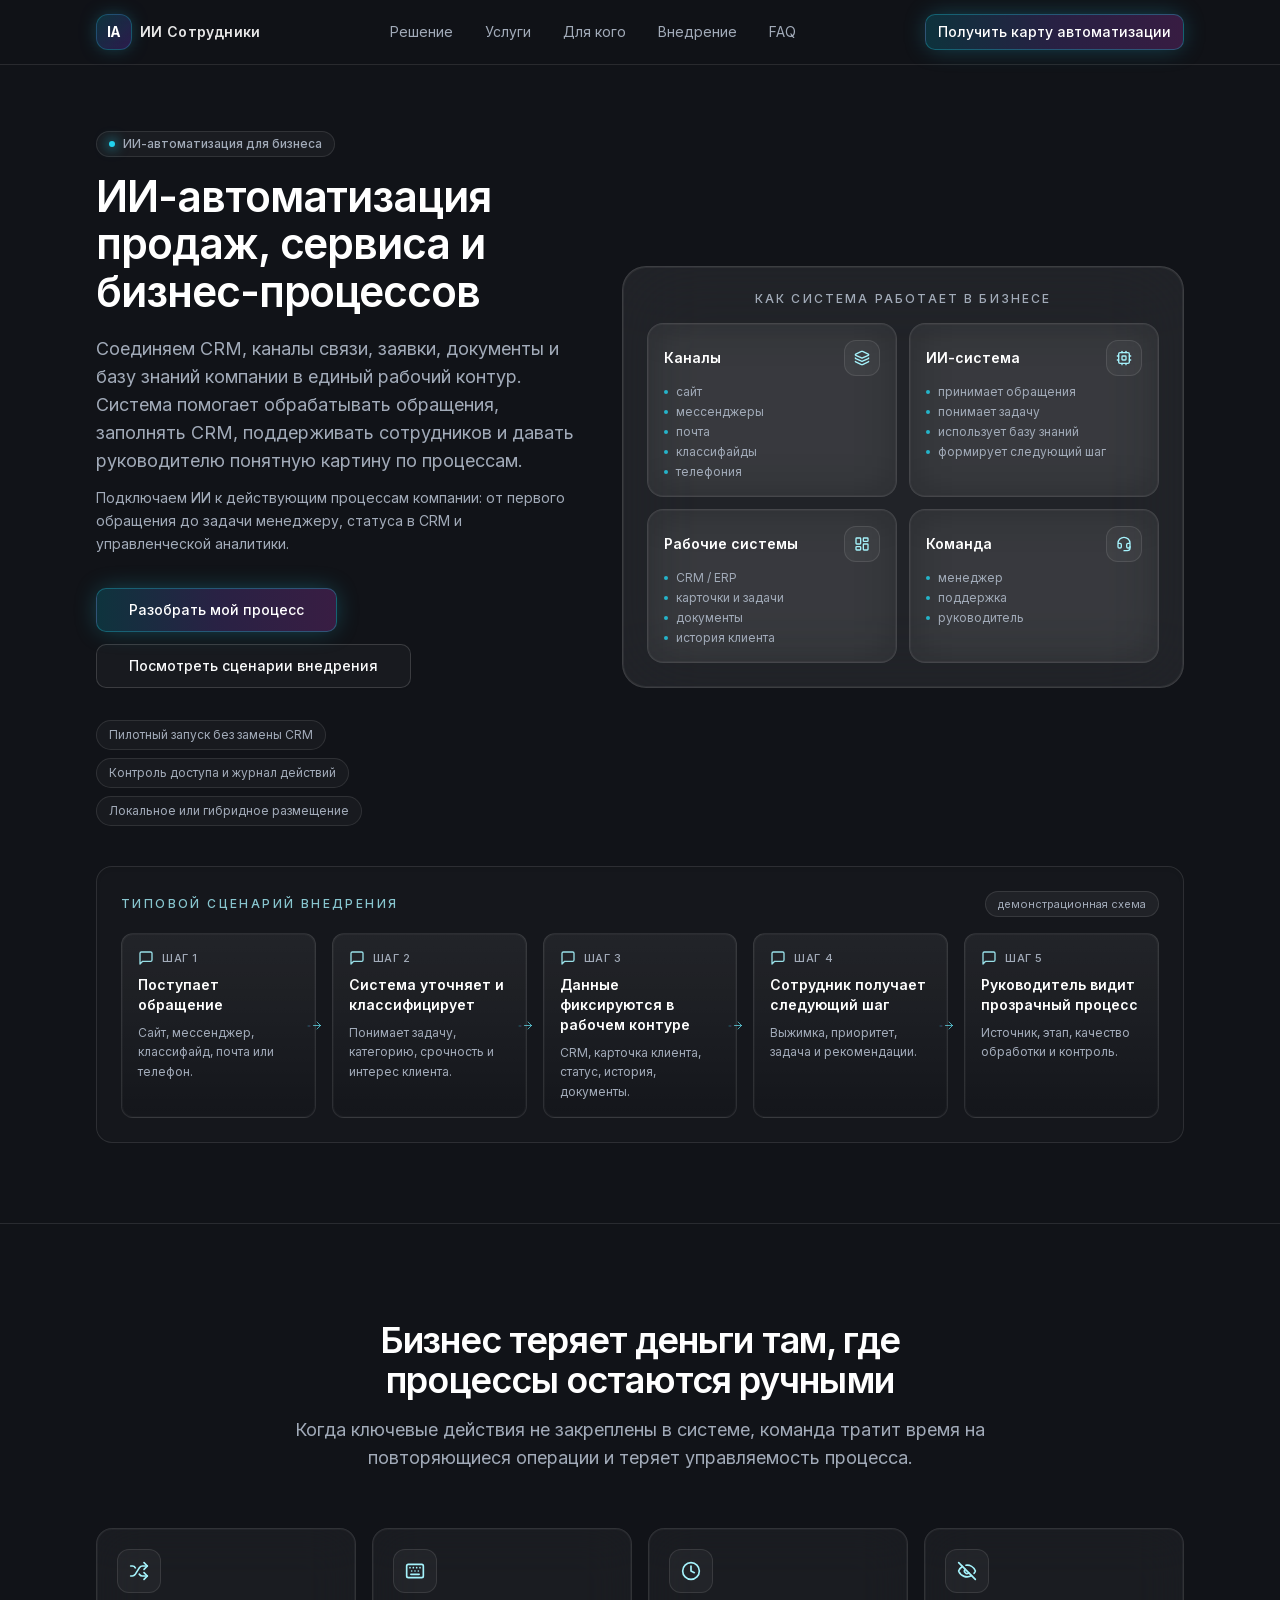
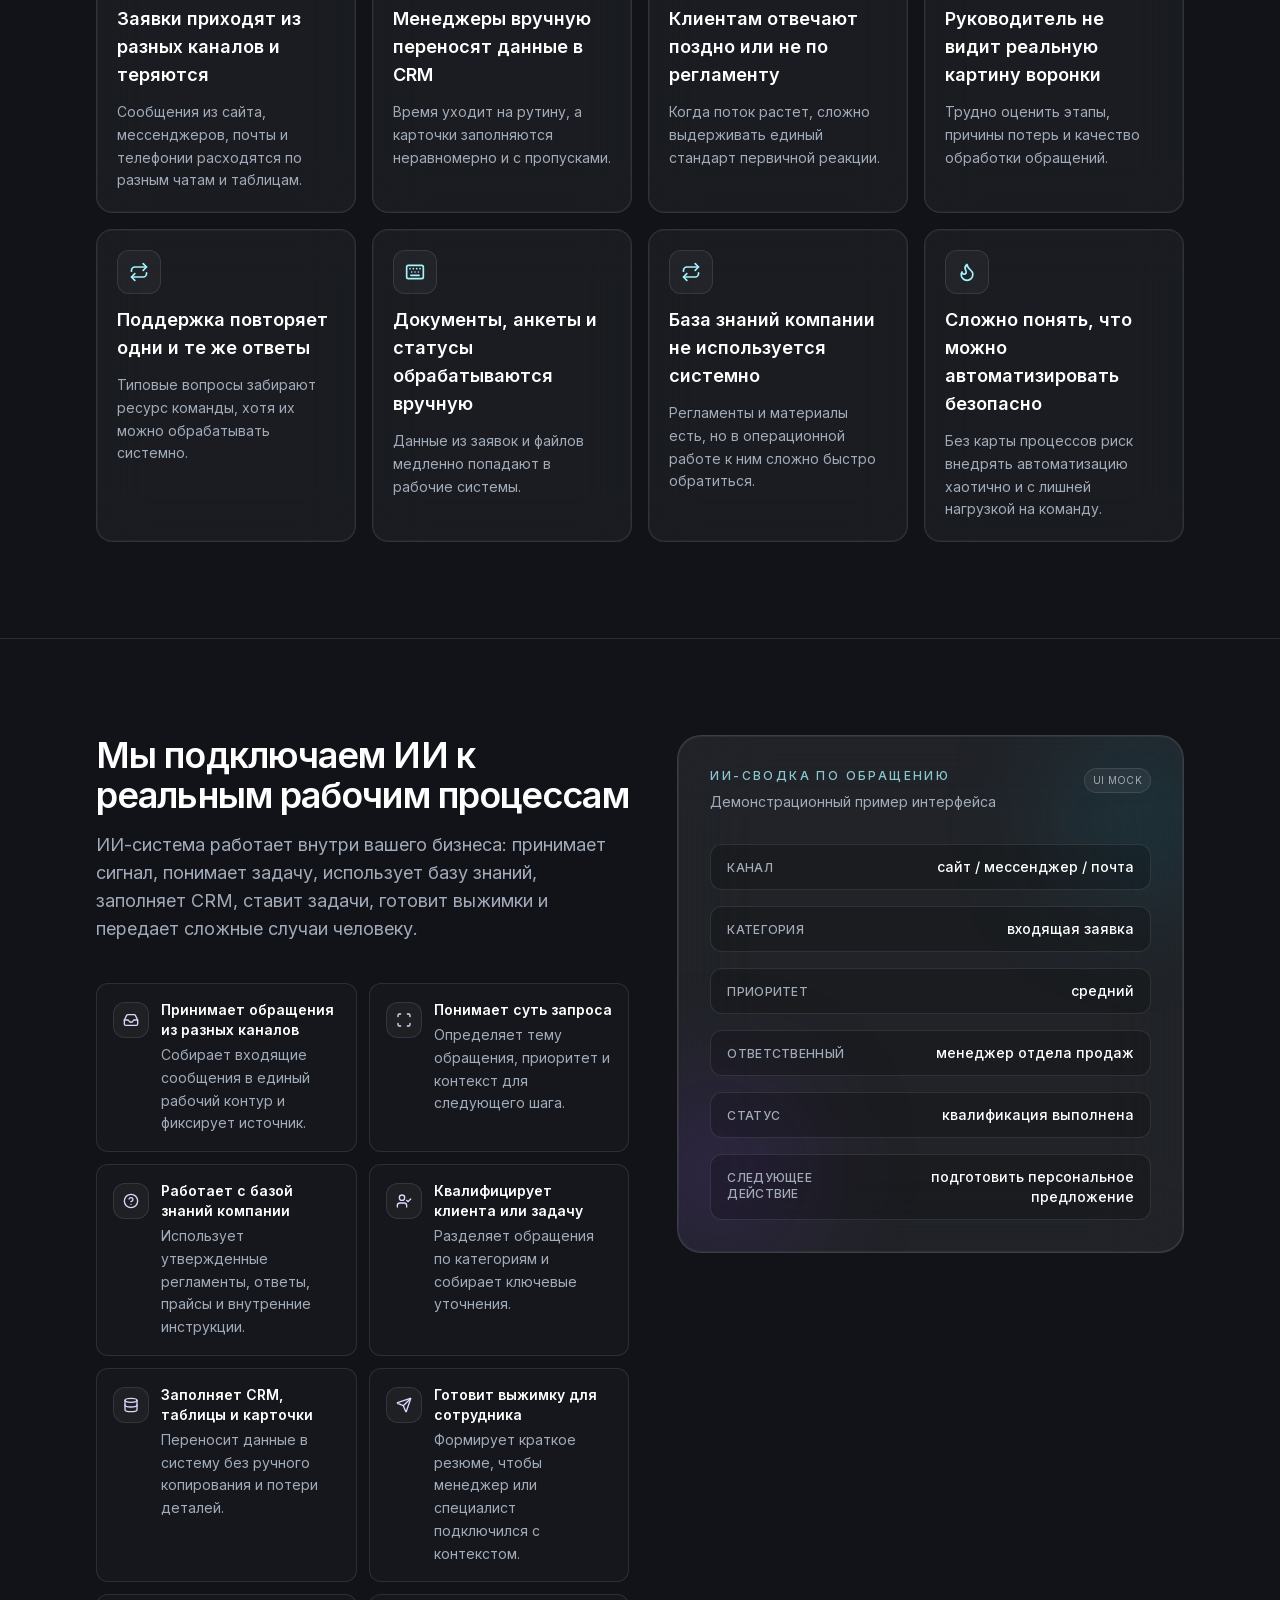
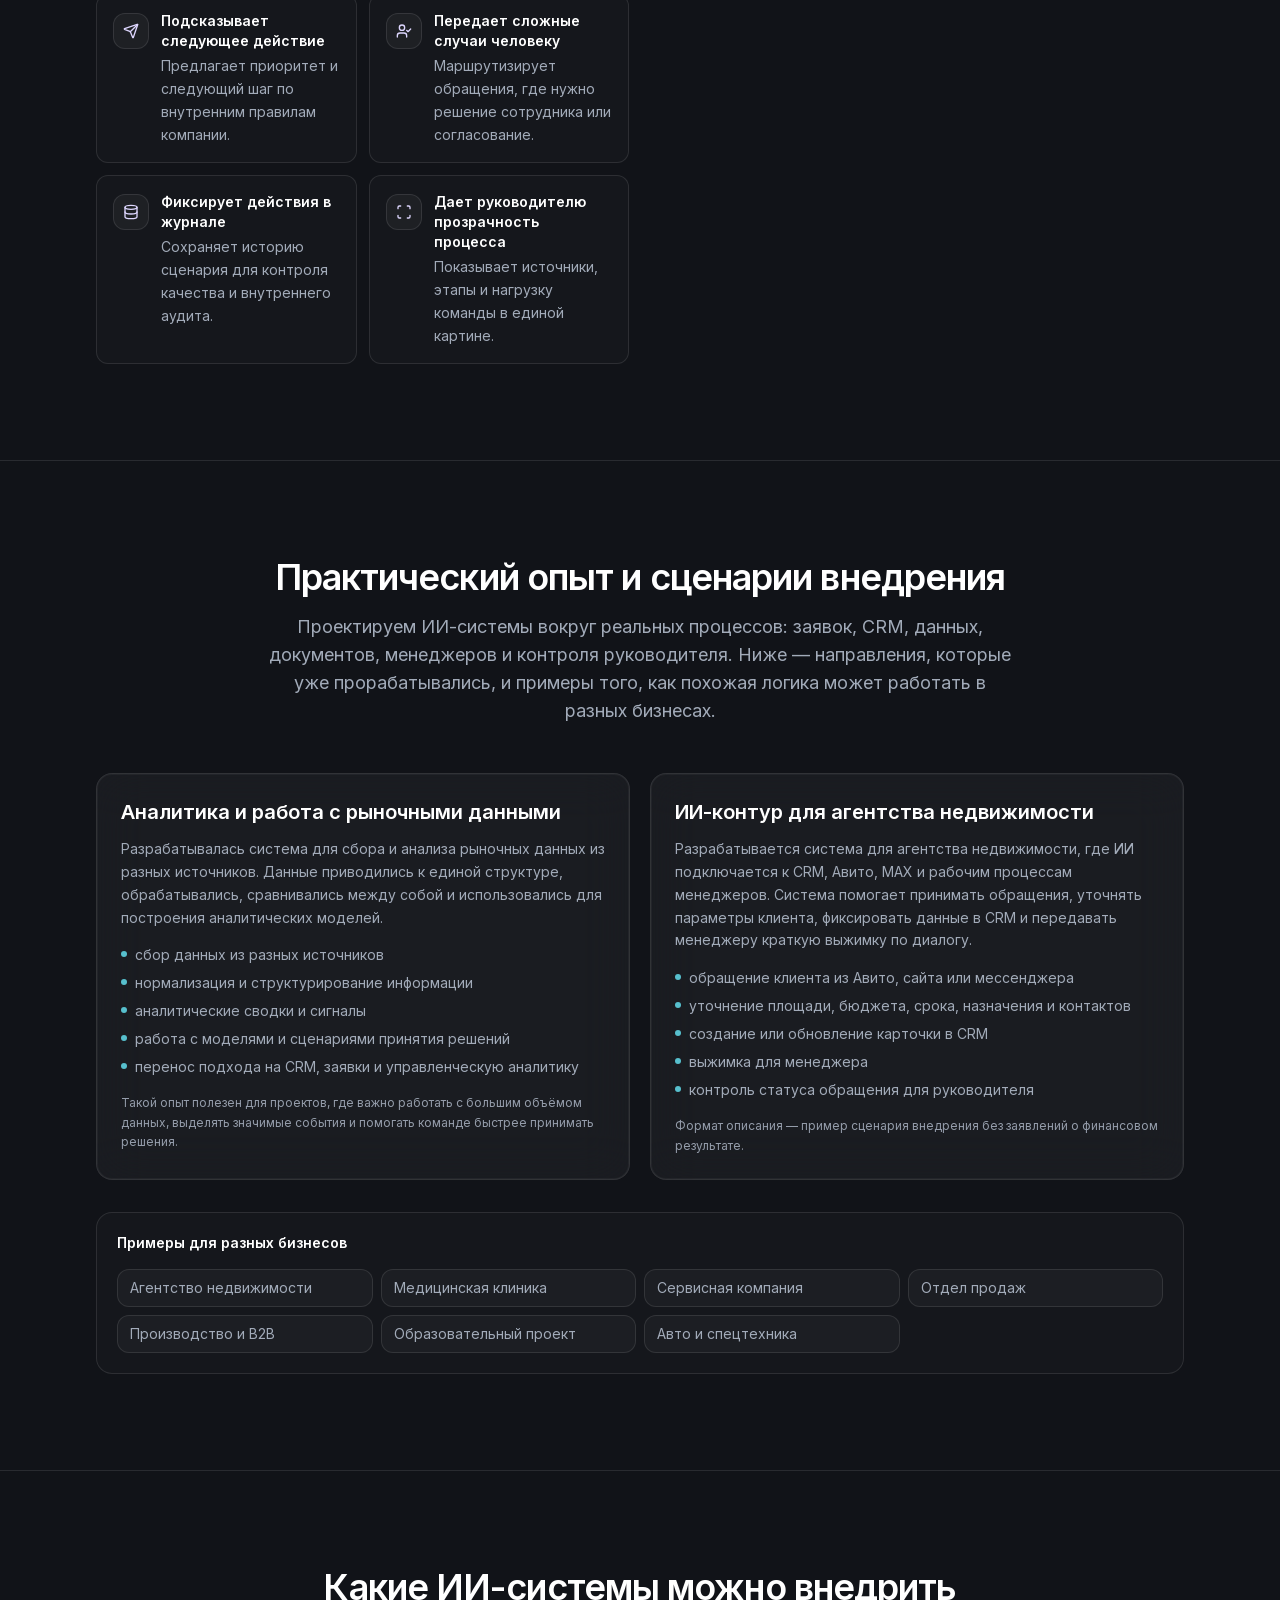
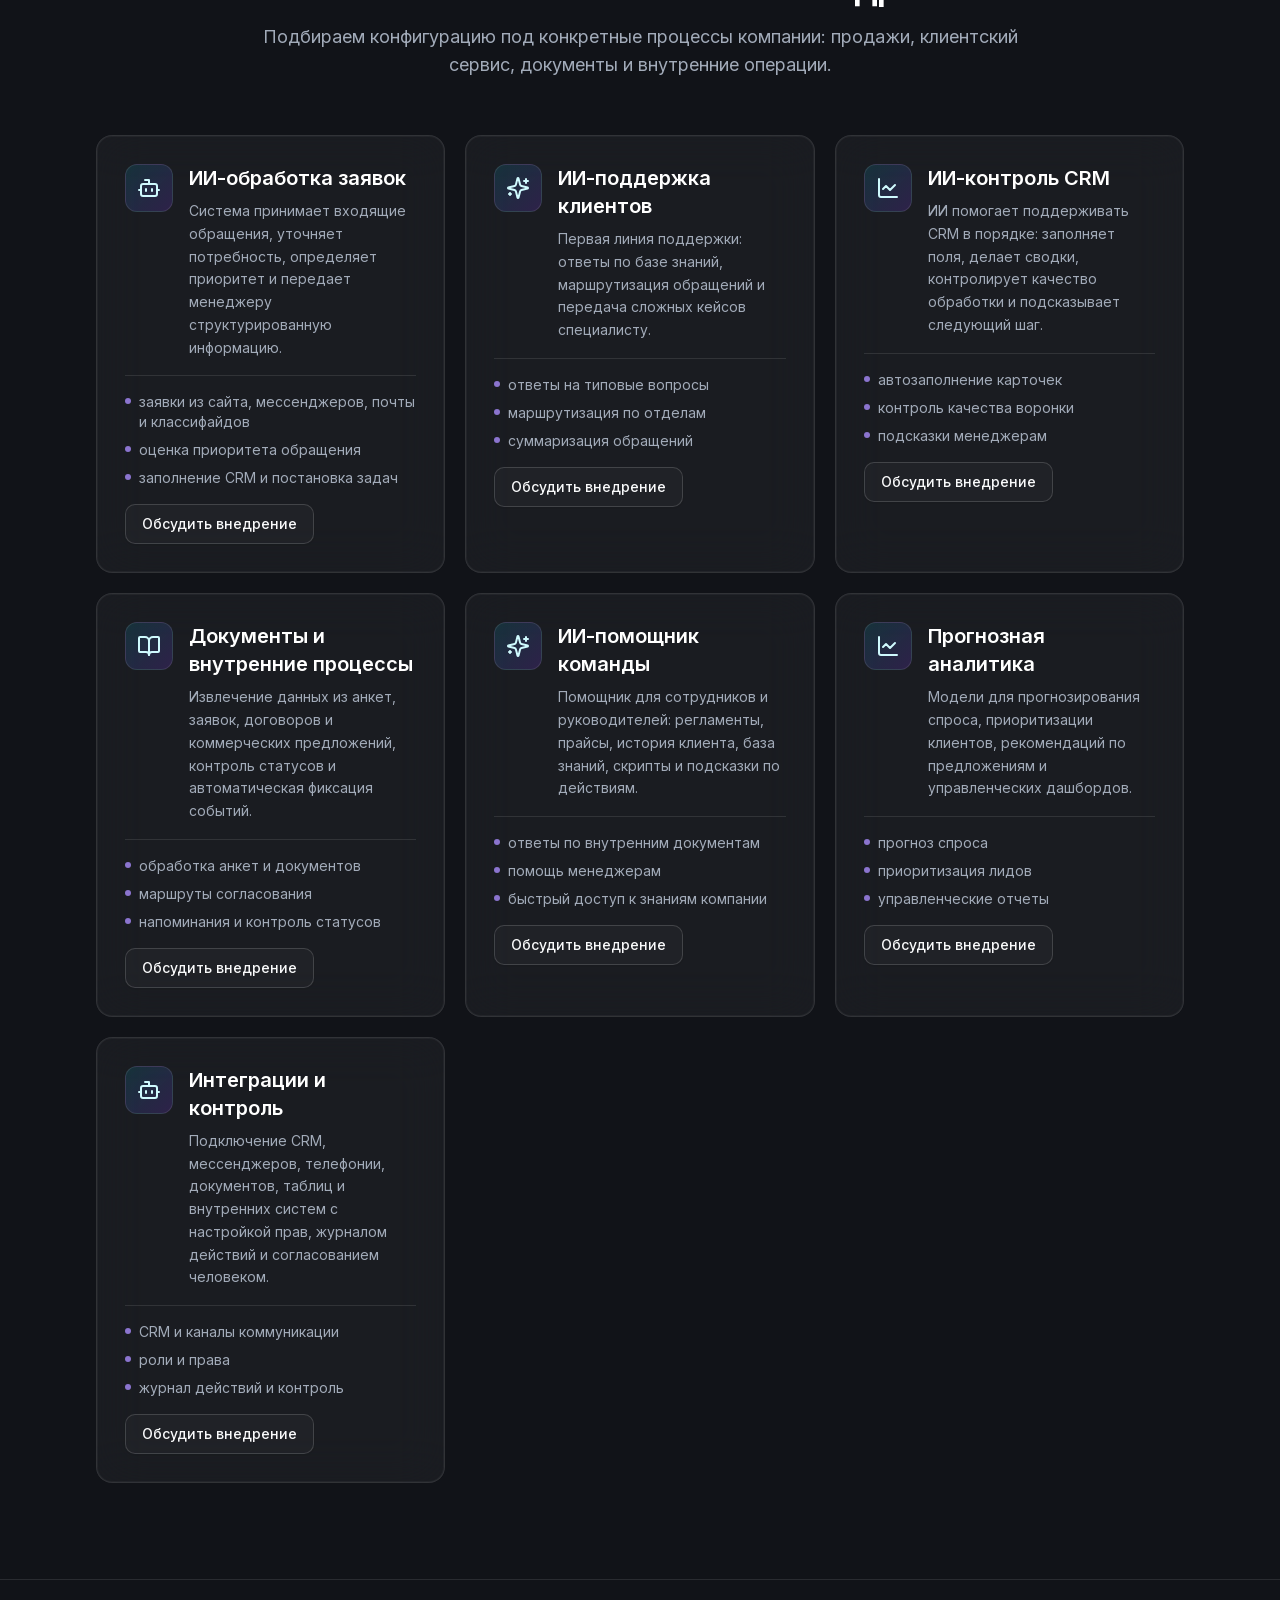
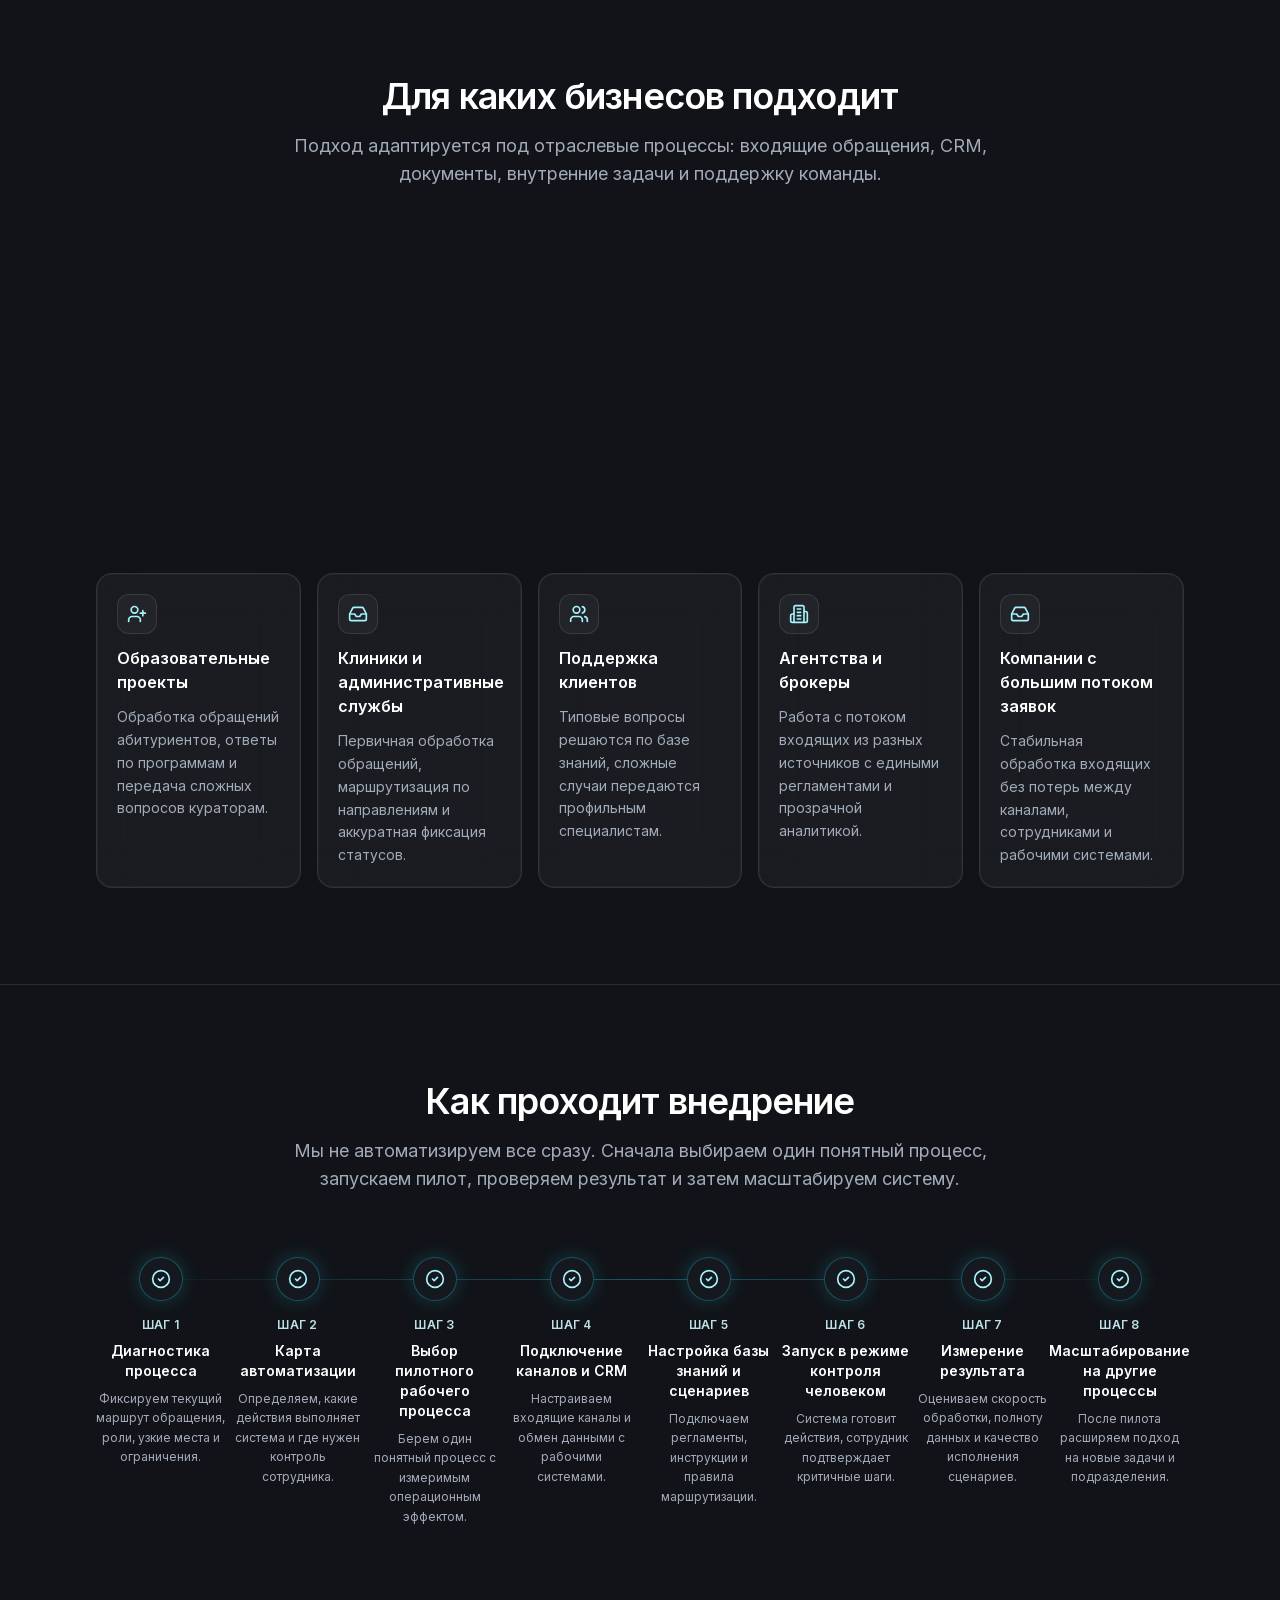
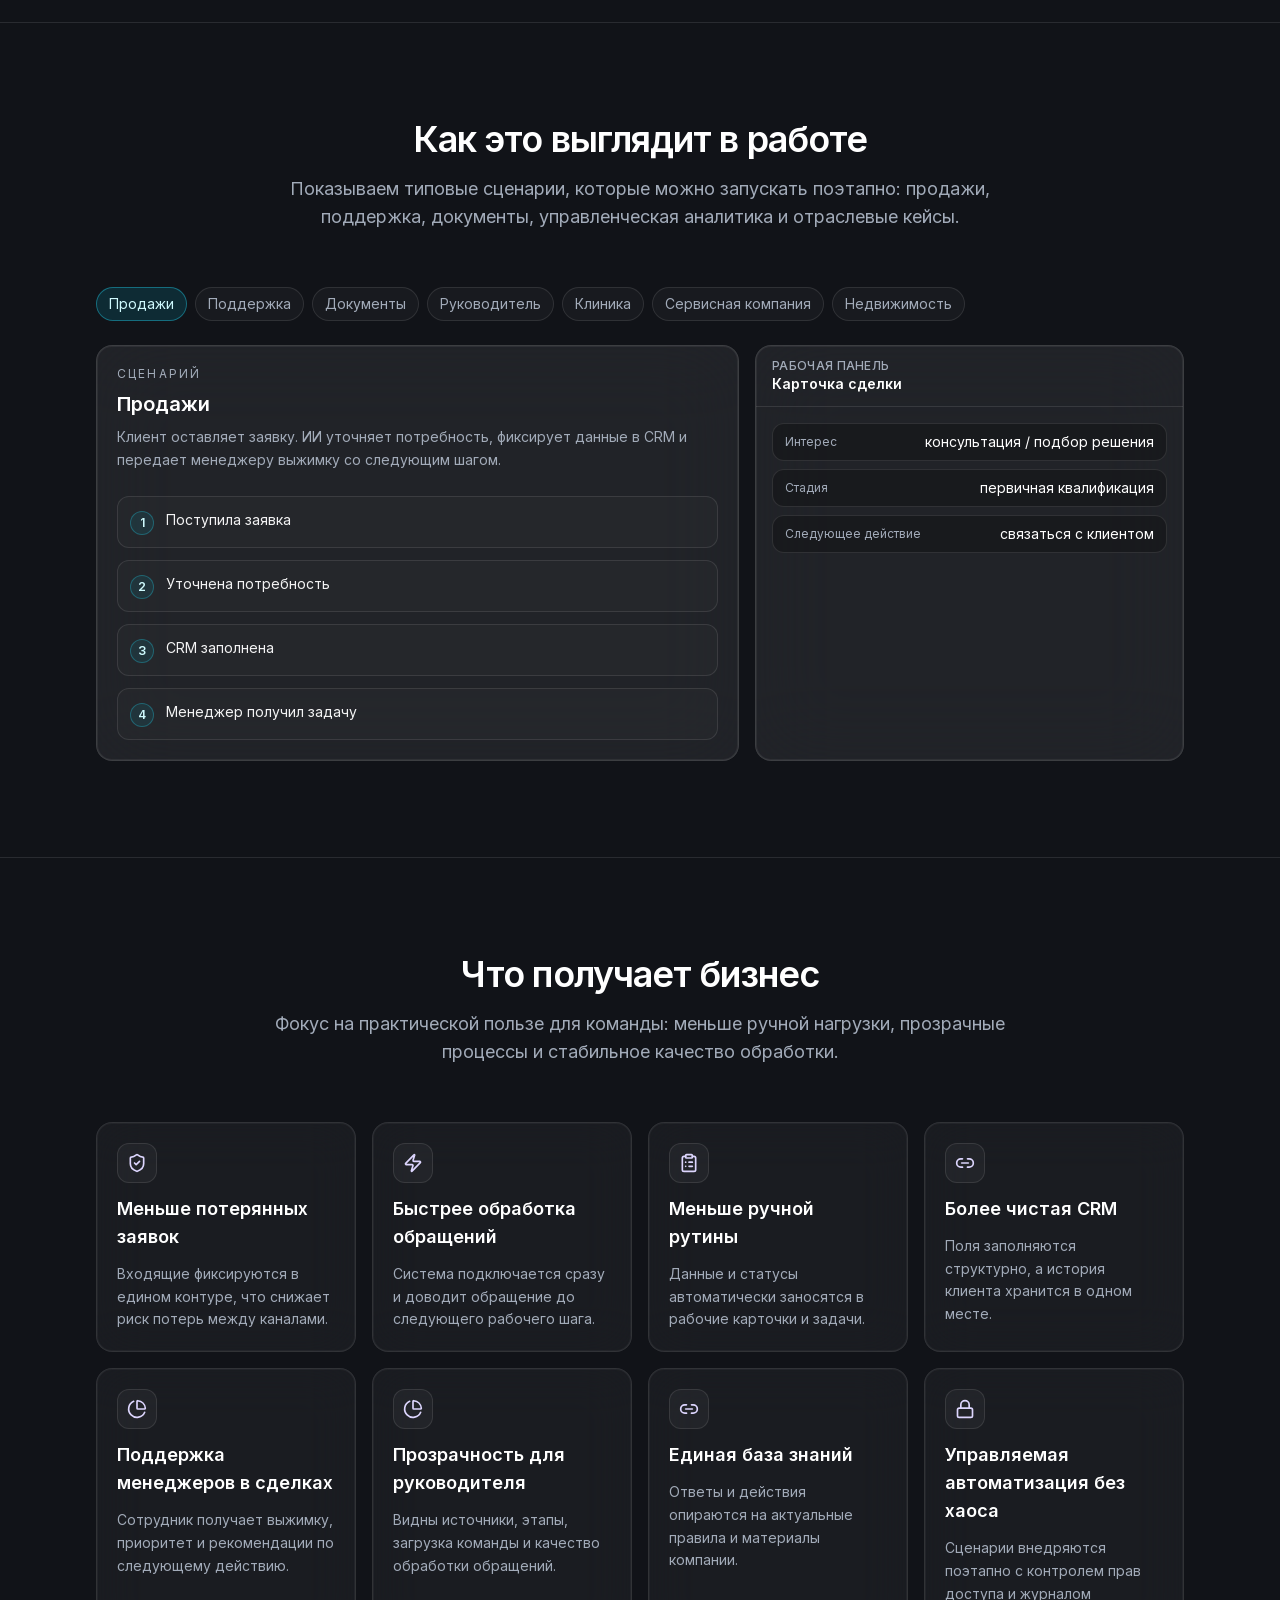
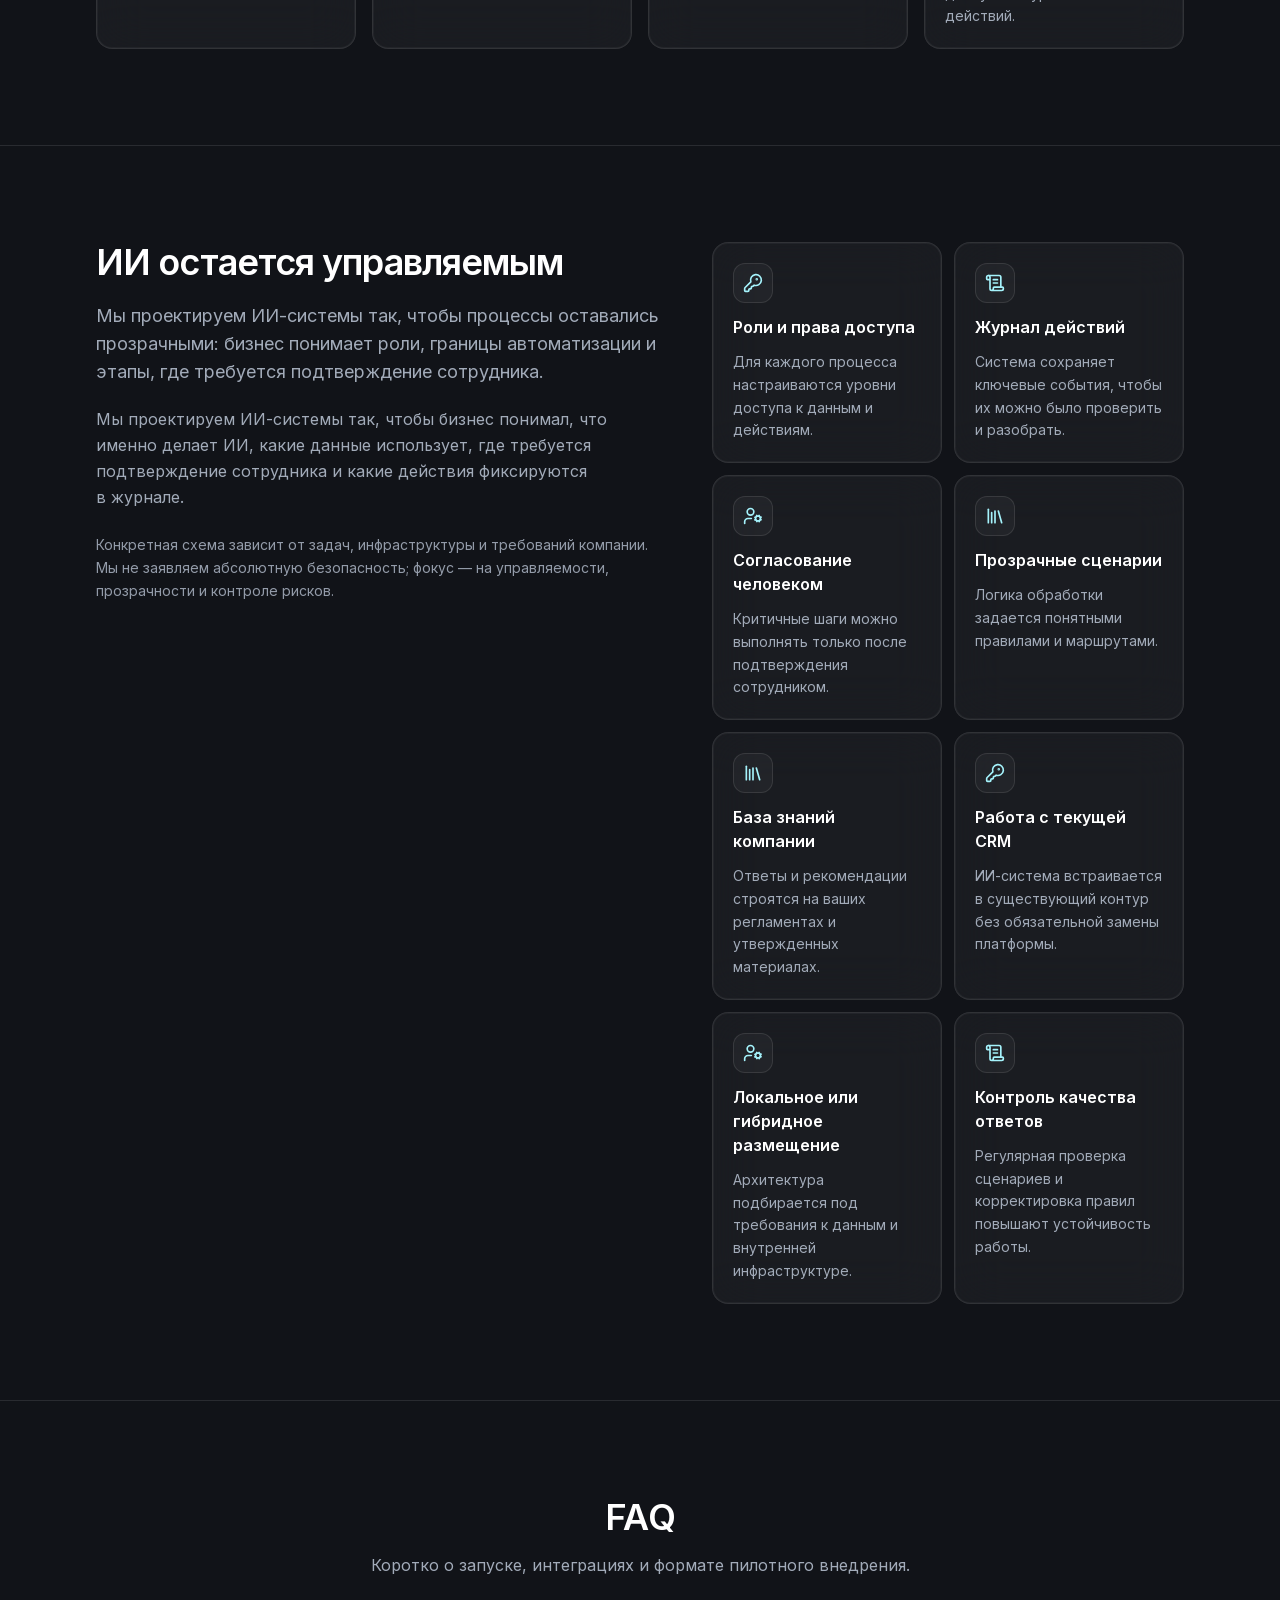
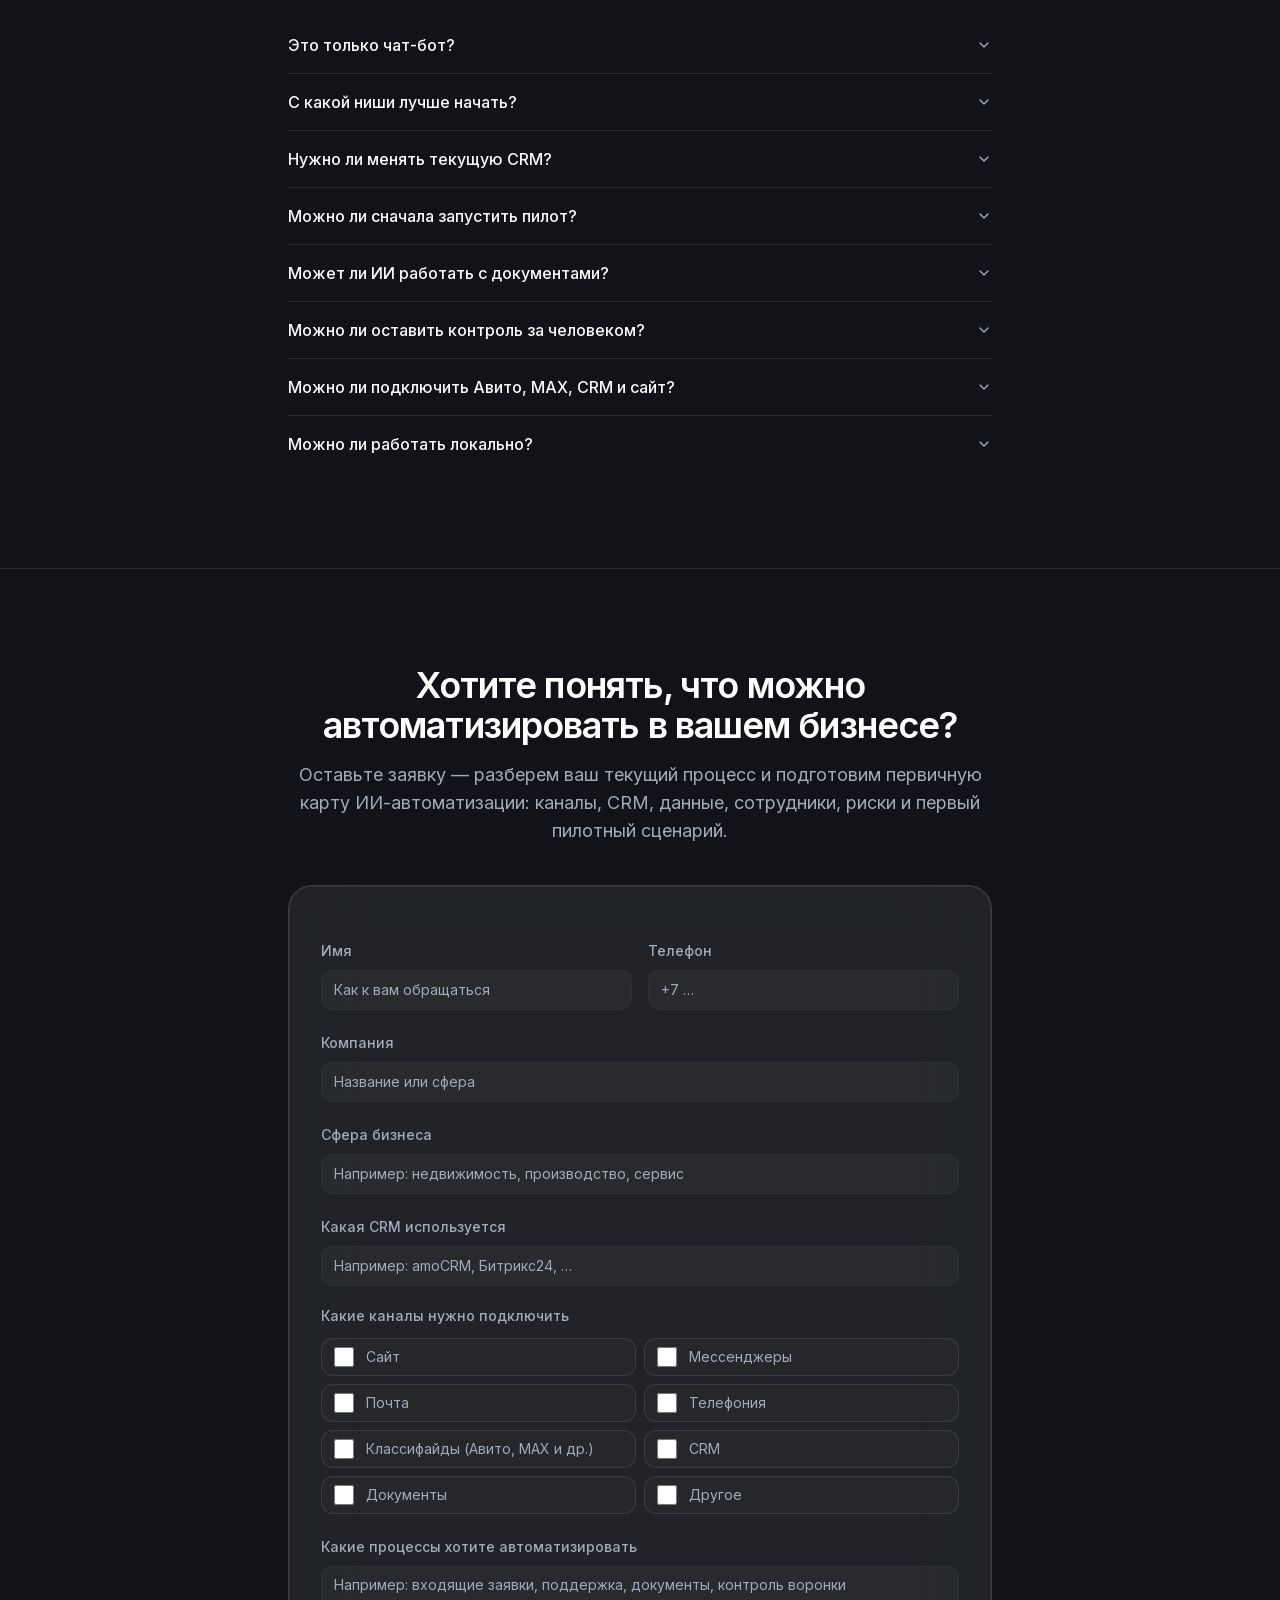
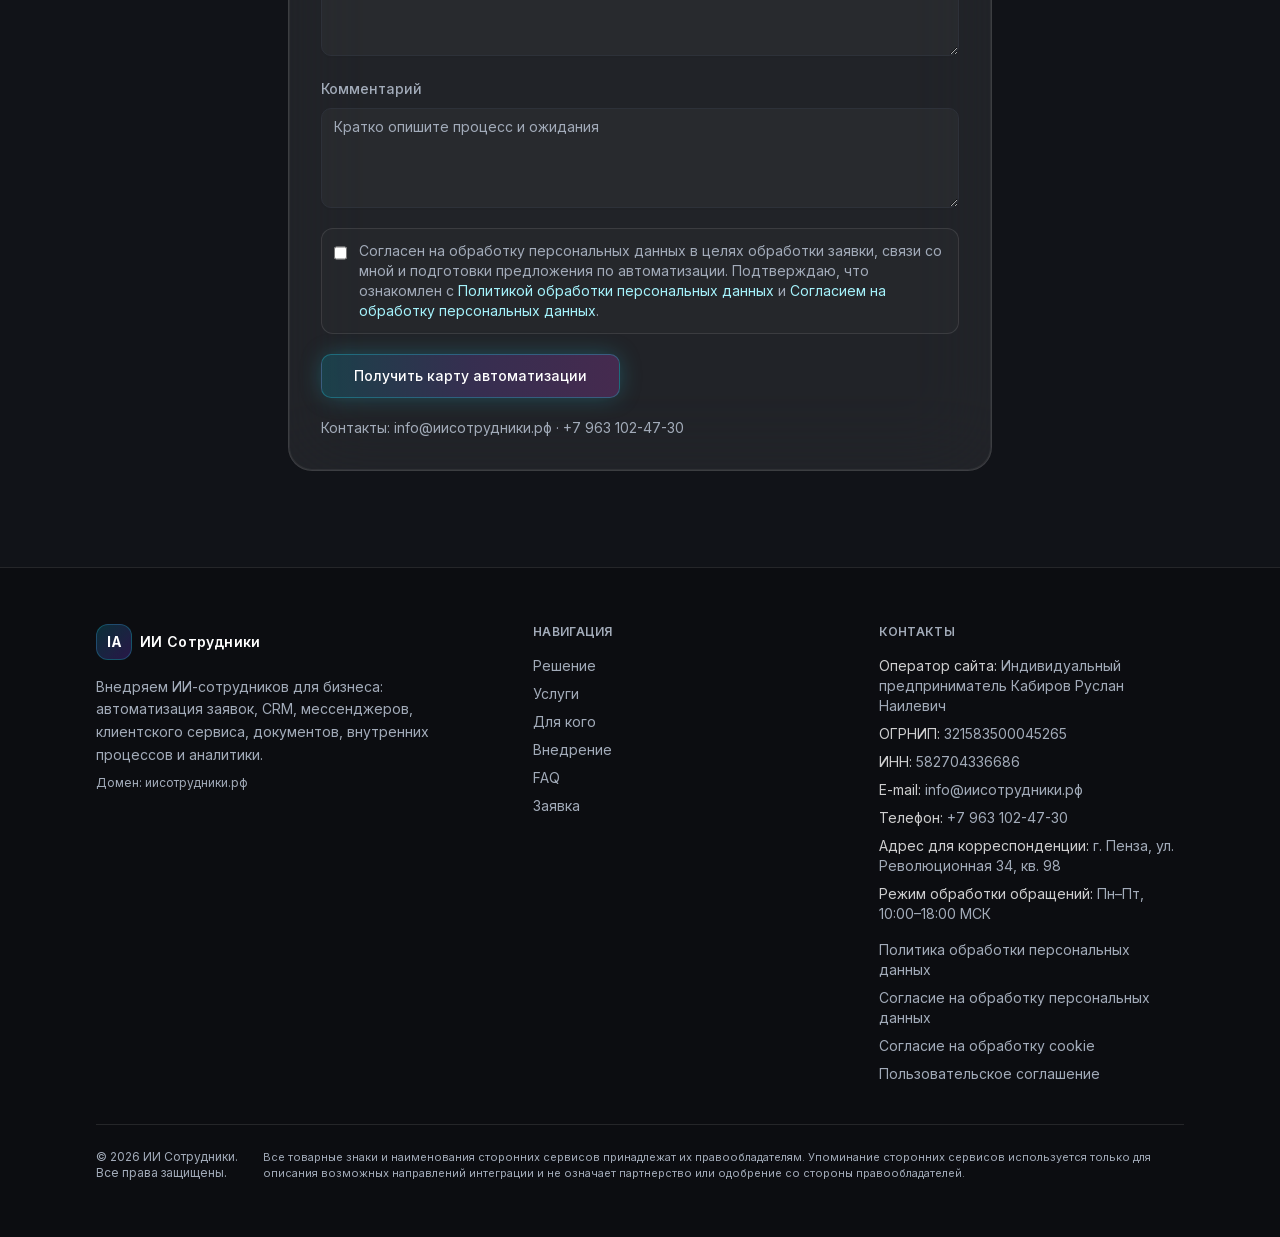
==== commit 4cc6612e: "Add files via upload" ====
--- a/index.html
+++ b/index.html
@@ -1 +1 @@
-<!DOCTYPE html><!--WaN_Zoxxami6oNrGsuba7--><html lang="ru" class="dark"><head><meta charSet="utf-8"/><meta name="viewport" content="width=device-width, initial-scale=1"/><link rel="stylesheet" href="/_next/static/css/e8a21e25dd936ed2.css" data-precedence="next"/><link rel="preload" as="script" fetchPriority="low" href="/_next/static/chunks/webpack-a6b45648326540cb.js"/><script src="/_next/static/chunks/4bd1b696-c023c6e3521b1417.js" async=""></script><script src="/_next/static/chunks/255-6b79f309a27fb98b.js" async=""></script><script src="/_next/static/chunks/main-app-5beaade3ecea9cac.js" async=""></script><script src="/_next/static/chunks/879-3a319e498af95dce.js" async=""></script><script src="/_next/static/chunks/app/page-8f50a784e40db316.js" async=""></script><title>ИИ Сотрудники — ИИ-автоматизация продаж, сервиса и бизнес-процессов</title><meta name="description" content="Внедряем ИИ-сотрудников для бизнеса: автоматизация заявок, CRM, мессенджеров, клиентского сервиса, документов, внутренних процессов и аналитики."/><meta name="robots" content="index, follow"/><link rel="canonical" href="https://xn--d1ahabaltgsimn.xn--p1ai"/><meta property="og:title" content="ИИ Сотрудники — ИИ-автоматизация продаж, сервиса и бизнес-процессов"/><meta property="og:description" content="Внедряем ИИ-сотрудников для бизнеса: автоматизация заявок, CRM, мессенджеров, клиентского сервиса, документов, внутренних процессов и аналитики."/><meta property="og:site_name" content="ИИ Сотрудники"/><meta property="og:locale" content="ru_RU"/><meta property="og:type" content="website"/><meta name="twitter:card" content="summary_large_image"/><meta name="twitter:title" content="ИИ Сотрудники — ИИ-автоматизация продаж, сервиса и бизнес-процессов"/><meta name="twitter:description" content="Внедряем ИИ-сотрудников для бизнеса: автоматизация заявок, CRM, мессенджеров, клиентского сервиса, документов, внутренних процессов и аналитики."/><script src="/_next/static/chunks/polyfills-42372ed130431b0a.js" noModule=""></script></head><body class="__variable_fcbcbf __variable_c27a8e min-h-screen font-sans"><div hidden=""><!--$--><!--/$--></div><div class="relative min-h-screen overflow-x-hidden bg-background"><div class="pointer-events-none fixed inset-0 -z-10 bg-[radial-gradient(ellipse_80%_50%_at_50%_-20%,rgba(120,119,198,0.22),transparent)]"></div><header class="sticky top-0 z-40 border-b border-white/10 bg-[hsl(222_18%_8%/0.72)] backdrop-blur-xl"><div class="mx-auto flex h-16 max-w-6xl items-center justify-between px-4 sm:px-6 lg:px-8"><a class="group flex items-center gap-2" href="#"><span class="flex h-9 w-9 items-center justify-center rounded-lg border border-cyan-400/25 bg-gradient-to-br from-cyan-500/20 to-violet-600/25 text-sm font-bold tracking-tight text-white shadow-[0_0_20px_-6px_rgba(34,211,238,0.55)]">IA</span><span class="text-sm font-semibold tracking-wide text-white/90 transition group-hover:text-white">ИИ Сотрудники</span></a><nav class="hidden items-center gap-8 md:flex" aria-label="Основная навигация"><a href="#solution" class="text-sm text-muted-foreground transition hover:text-white">Решение</a><a href="#services" class="text-sm text-muted-foreground transition hover:text-white">Услуги</a><a href="#for-whom" class="text-sm text-muted-foreground transition hover:text-white">Для кого</a><a href="#implementation" class="text-sm text-muted-foreground transition hover:text-white">Внедрение</a><a href="#faq" class="text-sm text-muted-foreground transition hover:text-white">FAQ</a></nav><div class="hidden md:block"><button class="inline-flex items-center justify-center gap-2 whitespace-nowrap text-sm font-medium transition-colors focus-visible:outline-none focus-visible:ring-2 focus-visible:ring-ring focus-visible:ring-offset-2 focus-visible:ring-offset-background disabled:pointer-events-none disabled:opacity-50 [&amp;_svg]:pointer-events-none [&amp;_svg]:size-4 [&amp;_svg]:shrink-0 border border-cyan-400/30 bg-gradient-to-r from-cyan-500/20 via-violet-500/20 to-fuchsia-500/20 text-white shadow-[0_0_24px_-4px_rgba(34,211,238,0.35)] hover:from-cyan-500/30 hover:via-violet-500/30 hover:to-fuchsia-500/30 h-9 rounded-md px-3" type="button">Получить карту автоматизации</button></div><div class="flex items-center gap-2 md:hidden"><button class="inline-flex items-center justify-center gap-2 whitespace-nowrap text-sm font-medium transition-colors focus-visible:outline-none focus-visible:ring-2 focus-visible:ring-ring focus-visible:ring-offset-2 focus-visible:ring-offset-background disabled:pointer-events-none disabled:opacity-50 [&amp;_svg]:pointer-events-none [&amp;_svg]:size-4 [&amp;_svg]:shrink-0 border border-cyan-400/30 bg-gradient-to-r from-cyan-500/20 via-violet-500/20 to-fuchsia-500/20 text-white shadow-[0_0_24px_-4px_rgba(34,211,238,0.35)] hover:from-cyan-500/30 hover:via-violet-500/30 hover:to-fuchsia-500/30 h-9 rounded-md px-3" type="button">Карта</button><button class="inline-flex items-center justify-center gap-2 whitespace-nowrap rounded-md text-sm font-medium transition-colors focus-visible:outline-none focus-visible:ring-2 focus-visible:ring-ring focus-visible:ring-offset-2 focus-visible:ring-offset-background disabled:pointer-events-none disabled:opacity-50 [&amp;_svg]:pointer-events-none [&amp;_svg]:size-4 [&amp;_svg]:shrink-0 border shadow-sm hover:bg-accent/10 hover:text-accent-foreground h-10 w-10 border-white/15 bg-white/5" aria-label="Открыть меню" type="button" aria-haspopup="dialog" aria-expanded="false" aria-controls="radix-_R_52avb_" data-state="closed"><svg xmlns="http://www.w3.org/2000/svg" width="24" height="24" viewBox="0 0 24 24" fill="none" stroke="currentColor" stroke-width="2" stroke-linecap="round" stroke-linejoin="round" class="lucide lucide-menu h-5 w-5"><line x1="4" x2="20" y1="12" y2="12"></line><line x1="4" x2="20" y1="6" y2="6"></line><line x1="4" x2="20" y1="18" y2="18"></line></svg></button></div></div></header><main><section class="relative overflow-hidden border-b border-white/10 pb-16 pt-10 sm:pb-20 sm:pt-14 lg:pt-16"><div class="pointer-events-none absolute inset-0 -z-10"><div class="absolute -left-32 top-0 h-[420px] w-[420px] rounded-full bg-cyan-500/15 blur-[120px] animate-glow"></div><div class="absolute -right-24 bottom-0 h-[380px] w-[380px] rounded-full bg-violet-600/20 blur-[110px] animate-glow" style="animation-delay:2s"></div><div class="absolute inset-0 bg-[radial-gradient(ellipse_at_top,_rgba(255,255,255,0.06),_transparent_55%)]"></div></div><div class="mx-auto max-w-6xl px-4 sm:px-6 lg:px-8"><div class="grid gap-12 lg:grid-cols-[minmax(0,0.92fr)_minmax(0,1.08fr)] lg:items-center"><div><p class="mb-4 inline-flex items-center gap-2 rounded-full border border-white/10 bg-white/[0.04] px-3 py-1 text-xs font-medium text-muted-foreground" style="opacity:0;transform:translateY(8px)"><span class="h-1.5 w-1.5 rounded-full bg-cyan-400 shadow-[0_0_12px_2px_rgba(34,211,238,0.55)]"></span>ИИ-автоматизация для бизнеса</p><h1 class="text-balance text-3xl font-semibold tracking-tight text-white sm:text-4xl lg:text-[2.65rem] lg:leading-[1.12]" style="opacity:0;transform:translateY(16px)">ИИ-автоматизация продаж, сервиса и бизнес-процессов</h1><p class="mt-5 max-w-[40rem] text-pretty text-base leading-relaxed text-muted-foreground sm:text-lg" style="opacity:0;transform:translateY(16px)">Соединяем CRM, каналы связи, заявки, документы и базу знаний компании в единый рабочий контур. Система помогает обрабатывать обращения, заполнять CRM, поддерживать сотрудников и давать руководителю понятную картину по процессам.</p><p class="mt-3 max-w-[36rem] text-sm leading-relaxed text-muted-foreground" style="opacity:0;transform:translateY(16px)">Подключаем ИИ к действующим процессам компании: от первого обращения до задачи менеджеру, статуса в CRM и управленческой аналитики.</p><div class="mt-8 flex flex-wrap gap-3" style="opacity:0;transform:translateY(16px)"><button class="inline-flex items-center justify-center gap-2 whitespace-nowrap text-sm font-medium transition-colors focus-visible:outline-none focus-visible:ring-2 focus-visible:ring-ring focus-visible:ring-offset-2 focus-visible:ring-offset-background disabled:pointer-events-none disabled:opacity-50 [&amp;_svg]:pointer-events-none [&amp;_svg]:size-4 [&amp;_svg]:shrink-0 border border-cyan-400/30 bg-gradient-to-r from-cyan-500/20 via-violet-500/20 to-fuchsia-500/20 text-white shadow-[0_0_24px_-4px_rgba(34,211,238,0.35)] hover:from-cyan-500/30 hover:via-violet-500/30 hover:to-fuchsia-500/30 h-11 rounded-md px-8" type="button">Разобрать мой процесс</button><button class="inline-flex items-center justify-center gap-2 whitespace-nowrap text-sm font-medium transition-colors focus-visible:outline-none focus-visible:ring-2 focus-visible:ring-ring focus-visible:ring-offset-2 focus-visible:ring-offset-background disabled:pointer-events-none disabled:opacity-50 [&amp;_svg]:pointer-events-none [&amp;_svg]:size-4 [&amp;_svg]:shrink-0 border shadow-sm hover:text-accent-foreground h-11 rounded-md px-8 border-white/15 bg-white/[0.03] hover:bg-white/[0.06]" type="button">Посмотреть сценарии внедрения</button></div><ul class="mt-8 flex flex-wrap gap-2" style="opacity:0;transform:translateY(12px)"><li class="rounded-full border border-white/10 bg-white/[0.03] px-3 py-1.5 text-xs text-muted-foreground transition hover:border-cyan-400/25 hover:text-cyan-100/90">Пилотный запуск без замены CRM</li><li class="rounded-full border border-white/10 bg-white/[0.03] px-3 py-1.5 text-xs text-muted-foreground transition hover:border-cyan-400/25 hover:text-cyan-100/90">Контроль доступа и журнал действий</li><li class="rounded-full border border-white/10 bg-white/[0.03] px-3 py-1.5 text-xs text-muted-foreground transition hover:border-cyan-400/25 hover:text-cyan-100/90">Локальное или гибридное размещение</li></ul></div><div class="relative max-w-full overflow-hidden" style="opacity:0;transform:scale(0.98)"><div class="absolute -inset-4 -z-10 rounded-3xl bg-gradient-to-br from-cyan-500/10 via-transparent to-violet-600/15 blur-2xl"></div><div class="glass-strong max-w-full overflow-hidden rounded-3xl p-4 sm:p-6"><p class="mb-4 text-center text-xs font-medium uppercase tracking-[0.18em] text-muted-foreground">Как система работает в бизнесе</p><div class="grid grid-cols-1 gap-3 sm:grid-cols-2"><div class="glass flex min-h-[140px] max-w-full flex-col gap-2 rounded-2xl p-4 shadow-[0_0_40px_-18px_rgba(34,211,238,0.35)]"><div class="flex items-center justify-between gap-2"><span class="text-sm font-semibold text-white">Каналы</span><span class="flex h-9 w-9 items-center justify-center rounded-xl border border-white/10 bg-white/[0.04] text-cyan-200"><svg xmlns="http://www.w3.org/2000/svg" width="24" height="24" viewBox="0 0 24 24" fill="none" stroke="currentColor" stroke-width="2" stroke-linecap="round" stroke-linejoin="round" class="lucide lucide-layers h-4 w-4" aria-hidden="true"><path d="M12.83 2.18a2 2 0 0 0-1.66 0L2.6 6.08a1 1 0 0 0 0 1.83l8.58 3.91a2 2 0 0 0 1.66 0l8.58-3.9a1 1 0 0 0 0-1.83z"></path><path d="M2 12a1 1 0 0 0 .58.91l8.6 3.91a2 2 0 0 0 1.65 0l8.58-3.9A1 1 0 0 0 22 12"></path><path d="M2 17a1 1 0 0 0 .58.91l8.6 3.91a2 2 0 0 0 1.65 0l8.58-3.9A1 1 0 0 0 22 17"></path></svg></span></div><ul class="space-y-1 text-xs text-muted-foreground"><li class="flex items-center gap-2"><span class="h-1 w-1 rounded-full bg-cyan-400/80"></span>сайт</li><li class="flex items-center gap-2"><span class="h-1 w-1 rounded-full bg-cyan-400/80"></span>мессенджеры</li><li class="flex items-center gap-2"><span class="h-1 w-1 rounded-full bg-cyan-400/80"></span>почта</li><li class="flex items-center gap-2"><span class="h-1 w-1 rounded-full bg-cyan-400/80"></span>классифайды</li><li class="flex items-center gap-2"><span class="h-1 w-1 rounded-full bg-cyan-400/80"></span>телефония</li></ul></div><div class="glass flex min-h-[140px] max-w-full flex-col gap-2 rounded-2xl p-4 shadow-[0_0_40px_-18px_rgba(34,211,238,0.35)]"><div class="flex items-center justify-between gap-2"><span class="text-sm font-semibold text-white">ИИ-система</span><span class="flex h-9 w-9 items-center justify-center rounded-xl border border-white/10 bg-white/[0.04] text-cyan-200"><svg xmlns="http://www.w3.org/2000/svg" width="24" height="24" viewBox="0 0 24 24" fill="none" stroke="currentColor" stroke-width="2" stroke-linecap="round" stroke-linejoin="round" class="lucide lucide-cpu h-4 w-4" aria-hidden="true"><rect width="16" height="16" x="4" y="4" rx="2"></rect><rect width="6" height="6" x="9" y="9" rx="1"></rect><path d="M15 2v2"></path><path d="M15 20v2"></path><path d="M2 15h2"></path><path d="M2 9h2"></path><path d="M20 15h2"></path><path d="M20 9h2"></path><path d="M9 2v2"></path><path d="M9 20v2"></path></svg></span></div><ul class="space-y-1 text-xs text-muted-foreground"><li class="flex items-center gap-2"><span class="h-1 w-1 rounded-full bg-cyan-400/80"></span>принимает обращения</li><li class="flex items-center gap-2"><span class="h-1 w-1 rounded-full bg-cyan-400/80"></span>понимает задачу</li><li class="flex items-center gap-2"><span class="h-1 w-1 rounded-full bg-cyan-400/80"></span>использует базу знаний</li><li class="flex items-center gap-2"><span class="h-1 w-1 rounded-full bg-cyan-400/80"></span>формирует следующий шаг</li></ul></div><div class="glass flex min-h-[140px] max-w-full flex-col gap-2 rounded-2xl p-4 shadow-[0_0_40px_-18px_rgba(34,211,238,0.35)]"><div class="flex items-center justify-between gap-2"><span class="text-sm font-semibold text-white">Рабочие системы</span><span class="flex h-9 w-9 items-center justify-center rounded-xl border border-white/10 bg-white/[0.04] text-cyan-200"><svg xmlns="http://www.w3.org/2000/svg" width="24" height="24" viewBox="0 0 24 24" fill="none" stroke="currentColor" stroke-width="2" stroke-linecap="round" stroke-linejoin="round" class="lucide lucide-layout-dashboard h-4 w-4" aria-hidden="true"><rect width="7" height="9" x="3" y="3" rx="1"></rect><rect width="7" height="5" x="14" y="3" rx="1"></rect><rect width="7" height="9" x="14" y="12" rx="1"></rect><rect width="7" height="5" x="3" y="16" rx="1"></rect></svg></span></div><ul class="space-y-1 text-xs text-muted-foreground"><li class="flex items-center gap-2"><span class="h-1 w-1 rounded-full bg-cyan-400/80"></span>CRM / ERP</li><li class="flex items-center gap-2"><span class="h-1 w-1 rounded-full bg-cyan-400/80"></span>карточки и задачи</li><li class="flex items-center gap-2"><span class="h-1 w-1 rounded-full bg-cyan-400/80"></span>документы</li><li class="flex items-center gap-2"><span class="h-1 w-1 rounded-full bg-cyan-400/80"></span>история клиента</li></ul></div><div class="glass flex min-h-[140px] max-w-full flex-col gap-2 rounded-2xl p-4 shadow-[0_0_40px_-18px_rgba(34,211,238,0.35)]"><div class="flex items-center justify-between gap-2"><span class="text-sm font-semibold text-white">Команда</span><span class="flex h-9 w-9 items-center justify-center rounded-xl border border-white/10 bg-white/[0.04] text-cyan-200"><svg xmlns="http://www.w3.org/2000/svg" width="24" height="24" viewBox="0 0 24 24" fill="none" stroke="currentColor" stroke-width="2" stroke-linecap="round" stroke-linejoin="round" class="lucide lucide-headset h-4 w-4" aria-hidden="true"><path d="M3 11h3a2 2 0 0 1 2 2v3a2 2 0 0 1-2 2H5a2 2 0 0 1-2-2v-5Zm0 0a9 9 0 1 1 18 0m0 0v5a2 2 0 0 1-2 2h-1a2 2 0 0 1-2-2v-3a2 2 0 0 1 2-2h3Z"></path><path d="M21 16v2a4 4 0 0 1-4 4h-5"></path></svg></span></div><ul class="space-y-1 text-xs text-muted-foreground"><li class="flex items-center gap-2"><span class="h-1 w-1 rounded-full bg-cyan-400/80"></span>менеджер</li><li class="flex items-center gap-2"><span class="h-1 w-1 rounded-full bg-cyan-400/80"></span>поддержка</li><li class="flex items-center gap-2"><span class="h-1 w-1 rounded-full bg-cyan-400/80"></span>руководитель</li></ul></div></div></div></div></div><div class="mt-10 rounded-2xl border border-white/10 bg-white/[0.02] p-4 shadow-inner sm:p-6"><div class="mb-4 flex flex-wrap items-center justify-between gap-2"><p class="text-xs font-medium uppercase tracking-[0.2em] text-cyan-200/80">Типовой сценарий внедрения</p><span class="rounded-full border border-white/10 bg-white/5 px-3 py-1 text-[11px] text-muted-foreground">демонстрационная схема</span></div><div class="grid gap-4 sm:grid-cols-2 lg:grid-cols-5"><div class="relative flex flex-col gap-2 rounded-xl border border-white/10 bg-gradient-to-b from-white/[0.06] to-transparent p-4 shadow-[0_0_0_1px_rgba(255,255,255,0.03)_inset]" style="opacity:0;transform:translateY(12px)"><div class="flex items-center gap-2 text-cyan-200/90"><svg xmlns="http://www.w3.org/2000/svg" width="24" height="24" viewBox="0 0 24 24" fill="none" stroke="currentColor" stroke-width="2" stroke-linecap="round" stroke-linejoin="round" class="lucide lucide-message-square h-4 w-4" aria-hidden="true"><path d="M21 15a2 2 0 0 1-2 2H7l-4 4V5a2 2 0 0 1 2-2h14a2 2 0 0 1 2 2z"></path></svg><span class="text-[11px] font-medium uppercase tracking-wider text-muted-foreground">шаг <!-- -->1</span></div><p class="text-sm font-semibold text-white">Поступает обращение</p><p class="text-xs leading-relaxed text-muted-foreground">Сайт, мессенджер, классифайд, почта или телефон.</p><div class="pointer-events-none absolute -right-2 top-1/2 hidden h-px w-4 -translate-y-1/2 lg:block" aria-hidden="true"><div class="flex h-full items-center"><div class="h-px flex-1 glow-line opacity-70"></div><svg xmlns="http://www.w3.org/2000/svg" width="24" height="24" viewBox="0 0 24 24" fill="none" stroke="currentColor" stroke-width="2" stroke-linecap="round" stroke-linejoin="round" class="lucide lucide-arrow-right h-3 w-3 shrink-0 text-cyan-300/70"><path d="M5 12h14"></path><path d="m12 5 7 7-7 7"></path></svg></div></div></div><div class="relative flex flex-col gap-2 rounded-xl border border-white/10 bg-gradient-to-b from-white/[0.06] to-transparent p-4 shadow-[0_0_0_1px_rgba(255,255,255,0.03)_inset]" style="opacity:0;transform:translateY(12px)"><div class="flex items-center gap-2 text-cyan-200/90"><svg xmlns="http://www.w3.org/2000/svg" width="24" height="24" viewBox="0 0 24 24" fill="none" stroke="currentColor" stroke-width="2" stroke-linecap="round" stroke-linejoin="round" class="lucide lucide-message-square h-4 w-4" aria-hidden="true"><path d="M21 15a2 2 0 0 1-2 2H7l-4 4V5a2 2 0 0 1 2-2h14a2 2 0 0 1 2 2z"></path></svg><span class="text-[11px] font-medium uppercase tracking-wider text-muted-foreground">шаг <!-- -->2</span></div><p class="text-sm font-semibold text-white">Система уточняет и классифицирует</p><p class="text-xs leading-relaxed text-muted-foreground">Понимает задачу, категорию, срочность и интерес клиента.</p><div class="pointer-events-none absolute -right-2 top-1/2 hidden h-px w-4 -translate-y-1/2 lg:block" aria-hidden="true"><div class="flex h-full items-center"><div class="h-px flex-1 glow-line opacity-70"></div><svg xmlns="http://www.w3.org/2000/svg" width="24" height="24" viewBox="0 0 24 24" fill="none" stroke="currentColor" stroke-width="2" stroke-linecap="round" stroke-linejoin="round" class="lucide lucide-arrow-right h-3 w-3 shrink-0 text-cyan-300/70"><path d="M5 12h14"></path><path d="m12 5 7 7-7 7"></path></svg></div></div></div><div class="relative flex flex-col gap-2 rounded-xl border border-white/10 bg-gradient-to-b from-white/[0.06] to-transparent p-4 shadow-[0_0_0_1px_rgba(255,255,255,0.03)_inset]" style="opacity:0;transform:translateY(12px)"><div class="flex items-center gap-2 text-cyan-200/90"><svg xmlns="http://www.w3.org/2000/svg" width="24" height="24" viewBox="0 0 24 24" fill="none" stroke="currentColor" stroke-width="2" stroke-linecap="round" stroke-linejoin="round" class="lucide lucide-message-square h-4 w-4" aria-hidden="true"><path d="M21 15a2 2 0 0 1-2 2H7l-4 4V5a2 2 0 0 1 2-2h14a2 2 0 0 1 2 2z"></path></svg><span class="text-[11px] font-medium uppercase tracking-wider text-muted-foreground">шаг <!-- -->3</span></div><p class="text-sm font-semibold text-white">Данные фиксируются в рабочем контуре</p><p class="text-xs leading-relaxed text-muted-foreground">CRM, карточка клиента, статус, история, документы.</p><div class="pointer-events-none absolute -right-2 top-1/2 hidden h-px w-4 -translate-y-1/2 lg:block" aria-hidden="true"><div class="flex h-full items-center"><div class="h-px flex-1 glow-line opacity-70"></div><svg xmlns="http://www.w3.org/2000/svg" width="24" height="24" viewBox="0 0 24 24" fill="none" stroke="currentColor" stroke-width="2" stroke-linecap="round" stroke-linejoin="round" class="lucide lucide-arrow-right h-3 w-3 shrink-0 text-cyan-300/70"><path d="M5 12h14"></path><path d="m12 5 7 7-7 7"></path></svg></div></div></div><div class="relative flex flex-col gap-2 rounded-xl border border-white/10 bg-gradient-to-b from-white/[0.06] to-transparent p-4 shadow-[0_0_0_1px_rgba(255,255,255,0.03)_inset]" style="opacity:0;transform:translateY(12px)"><div class="flex items-center gap-2 text-cyan-200/90"><svg xmlns="http://www.w3.org/2000/svg" width="24" height="24" viewBox="0 0 24 24" fill="none" stroke="currentColor" stroke-width="2" stroke-linecap="round" stroke-linejoin="round" class="lucide lucide-message-square h-4 w-4" aria-hidden="true"><path d="M21 15a2 2 0 0 1-2 2H7l-4 4V5a2 2 0 0 1 2-2h14a2 2 0 0 1 2 2z"></path></svg><span class="text-[11px] font-medium uppercase tracking-wider text-muted-foreground">шаг <!-- -->4</span></div><p class="text-sm font-semibold text-white">Сотрудник получает следующий шаг</p><p class="text-xs leading-relaxed text-muted-foreground">Выжимка, приоритет, задача и рекомендации.</p><div class="pointer-events-none absolute -right-2 top-1/2 hidden h-px w-4 -translate-y-1/2 lg:block" aria-hidden="true"><div class="flex h-full items-center"><div class="h-px flex-1 glow-line opacity-70"></div><svg xmlns="http://www.w3.org/2000/svg" width="24" height="24" viewBox="0 0 24 24" fill="none" stroke="currentColor" stroke-width="2" stroke-linecap="round" stroke-linejoin="round" class="lucide lucide-arrow-right h-3 w-3 shrink-0 text-cyan-300/70"><path d="M5 12h14"></path><path d="m12 5 7 7-7 7"></path></svg></div></div></div><div class="relative flex flex-col gap-2 rounded-xl border border-white/10 bg-gradient-to-b from-white/[0.06] to-transparent p-4 shadow-[0_0_0_1px_rgba(255,255,255,0.03)_inset]" style="opacity:0;transform:translateY(12px)"><div class="flex items-center gap-2 text-cyan-200/90"><svg xmlns="http://www.w3.org/2000/svg" width="24" height="24" viewBox="0 0 24 24" fill="none" stroke="currentColor" stroke-width="2" stroke-linecap="round" stroke-linejoin="round" class="lucide lucide-message-square h-4 w-4" aria-hidden="true"><path d="M21 15a2 2 0 0 1-2 2H7l-4 4V5a2 2 0 0 1 2-2h14a2 2 0 0 1 2 2z"></path></svg><span class="text-[11px] font-medium uppercase tracking-wider text-muted-foreground">шаг <!-- -->5</span></div><p class="text-sm font-semibold text-white">Руководитель видит прозрачный процесс</p><p class="text-xs leading-relaxed text-muted-foreground">Источник, этап, качество обработки и контроль.</p></div></div></div></div></section><section class="border-b border-white/10 py-20 sm:py-24" id="problem" style="opacity:0;transform:translateY(28px)"><div class="mx-auto max-w-6xl px-4 sm:px-6 lg:px-8"><div class="mx-auto max-w-3xl text-center"><h2 class="text-balance text-3xl font-semibold tracking-tight text-white sm:text-4xl">Бизнес теряет деньги там, где процессы остаются ручными</h2><p class="mt-4 text-pretty text-base text-muted-foreground sm:text-lg">Когда ключевые действия не закреплены в системе, команда тратит время на повторяющиеся операции и теряет управляемость процесса.</p></div><div class="mt-14 grid gap-4 sm:grid-cols-2 lg:grid-cols-4"><article class="glass group flex flex-col gap-3 rounded-2xl p-5 transition-shadow hover:border-cyan-400/20 hover:shadow-[0_0_48px_-22px_rgba(34,211,238,0.28)]" style="opacity:0;transform:translateY(16px)"><span class="flex h-11 w-11 items-center justify-center rounded-xl border border-white/10 bg-white/[0.04] text-cyan-200 transition group-hover:text-cyan-100"><svg xmlns="http://www.w3.org/2000/svg" width="24" height="24" viewBox="0 0 24 24" fill="none" stroke="currentColor" stroke-width="2" stroke-linecap="round" stroke-linejoin="round" class="lucide lucide-shuffle h-5 w-5" aria-hidden="true"><path d="m18 14 4 4-4 4"></path><path d="m18 2 4 4-4 4"></path><path d="M2 18h1.973a4 4 0 0 0 3.3-1.7l5.454-8.6a4 4 0 0 1 3.3-1.7H22"></path><path d="M2 6h1.972a4 4 0 0 1 3.6 2.2"></path><path d="M22 18h-6.041a4 4 0 0 1-3.3-1.8l-.359-.45"></path></svg></span><h3 class="text-lg font-semibold text-white">Заявки приходят из разных каналов и теряются</h3><p class="text-sm leading-relaxed text-muted-foreground">Сообщения из сайта, мессенджеров, почты и телефонии расходятся по разным чатам и таблицам.</p></article><article class="glass group flex flex-col gap-3 rounded-2xl p-5 transition-shadow hover:border-cyan-400/20 hover:shadow-[0_0_48px_-22px_rgba(34,211,238,0.28)]" style="opacity:0;transform:translateY(16px)"><span class="flex h-11 w-11 items-center justify-center rounded-xl border border-white/10 bg-white/[0.04] text-cyan-200 transition group-hover:text-cyan-100"><svg xmlns="http://www.w3.org/2000/svg" width="24" height="24" viewBox="0 0 24 24" fill="none" stroke="currentColor" stroke-width="2" stroke-linecap="round" stroke-linejoin="round" class="lucide lucide-keyboard h-5 w-5" aria-hidden="true"><path d="M10 8h.01"></path><path d="M12 12h.01"></path><path d="M14 8h.01"></path><path d="M16 12h.01"></path><path d="M18 8h.01"></path><path d="M6 8h.01"></path><path d="M7 16h10"></path><path d="M8 12h.01"></path><rect width="20" height="16" x="2" y="4" rx="2"></rect></svg></span><h3 class="text-lg font-semibold text-white">Менеджеры вручную переносят данные в CRM</h3><p class="text-sm leading-relaxed text-muted-foreground">Время уходит на рутину, а карточки заполняются неравномерно и с пропусками.</p></article><article class="glass group flex flex-col gap-3 rounded-2xl p-5 transition-shadow hover:border-cyan-400/20 hover:shadow-[0_0_48px_-22px_rgba(34,211,238,0.28)]" style="opacity:0;transform:translateY(16px)"><span class="flex h-11 w-11 items-center justify-center rounded-xl border border-white/10 bg-white/[0.04] text-cyan-200 transition group-hover:text-cyan-100"><svg xmlns="http://www.w3.org/2000/svg" width="24" height="24" viewBox="0 0 24 24" fill="none" stroke="currentColor" stroke-width="2" stroke-linecap="round" stroke-linejoin="round" class="lucide lucide-clock h-5 w-5" aria-hidden="true"><circle cx="12" cy="12" r="10"></circle><polyline points="12 6 12 12 16 14"></polyline></svg></span><h3 class="text-lg font-semibold text-white">Клиентам отвечают поздно или не по регламенту</h3><p class="text-sm leading-relaxed text-muted-foreground">Когда поток растет, сложно выдерживать единый стандарт первичной реакции.</p></article><article class="glass group flex flex-col gap-3 rounded-2xl p-5 transition-shadow hover:border-cyan-400/20 hover:shadow-[0_0_48px_-22px_rgba(34,211,238,0.28)]" style="opacity:0;transform:translateY(16px)"><span class="flex h-11 w-11 items-center justify-center rounded-xl border border-white/10 bg-white/[0.04] text-cyan-200 transition group-hover:text-cyan-100"><svg xmlns="http://www.w3.org/2000/svg" width="24" height="24" viewBox="0 0 24 24" fill="none" stroke="currentColor" stroke-width="2" stroke-linecap="round" stroke-linejoin="round" class="lucide lucide-eye-off h-5 w-5" aria-hidden="true"><path d="M10.733 5.076a10.744 10.744 0 0 1 11.205 6.575 1 1 0 0 1 0 .696 10.747 10.747 0 0 1-1.444 2.49"></path><path d="M14.084 14.158a3 3 0 0 1-4.242-4.242"></path><path d="M17.479 17.499a10.75 10.75 0 0 1-15.417-5.151 1 1 0 0 1 0-.696 10.75 10.75 0 0 1 4.446-5.143"></path><path d="m2 2 20 20"></path></svg></span><h3 class="text-lg font-semibold text-white">Руководитель не видит реальную картину воронки</h3><p class="text-sm leading-relaxed text-muted-foreground">Трудно оценить этапы, причины потерь и качество обработки обращений.</p></article><article class="glass group flex flex-col gap-3 rounded-2xl p-5 transition-shadow hover:border-cyan-400/20 hover:shadow-[0_0_48px_-22px_rgba(34,211,238,0.28)]" style="opacity:0;transform:translateY(16px)"><span class="flex h-11 w-11 items-center justify-center rounded-xl border border-white/10 bg-white/[0.04] text-cyan-200 transition group-hover:text-cyan-100"><svg xmlns="http://www.w3.org/2000/svg" width="24" height="24" viewBox="0 0 24 24" fill="none" stroke="currentColor" stroke-width="2" stroke-linecap="round" stroke-linejoin="round" class="lucide lucide-repeat h-5 w-5" aria-hidden="true"><path d="m17 2 4 4-4 4"></path><path d="M3 11v-1a4 4 0 0 1 4-4h14"></path><path d="m7 22-4-4 4-4"></path><path d="M21 13v1a4 4 0 0 1-4 4H3"></path></svg></span><h3 class="text-lg font-semibold text-white">Поддержка повторяет одни и те же ответы</h3><p class="text-sm leading-relaxed text-muted-foreground">Типовые вопросы забирают ресурс команды, хотя их можно обрабатывать системно.</p></article><article class="glass group flex flex-col gap-3 rounded-2xl p-5 transition-shadow hover:border-cyan-400/20 hover:shadow-[0_0_48px_-22px_rgba(34,211,238,0.28)]" style="opacity:0;transform:translateY(16px)"><span class="flex h-11 w-11 items-center justify-center rounded-xl border border-white/10 bg-white/[0.04] text-cyan-200 transition group-hover:text-cyan-100"><svg xmlns="http://www.w3.org/2000/svg" width="24" height="24" viewBox="0 0 24 24" fill="none" stroke="currentColor" stroke-width="2" stroke-linecap="round" stroke-linejoin="round" class="lucide lucide-keyboard h-5 w-5" aria-hidden="true"><path d="M10 8h.01"></path><path d="M12 12h.01"></path><path d="M14 8h.01"></path><path d="M16 12h.01"></path><path d="M18 8h.01"></path><path d="M6 8h.01"></path><path d="M7 16h10"></path><path d="M8 12h.01"></path><rect width="20" height="16" x="2" y="4" rx="2"></rect></svg></span><h3 class="text-lg font-semibold text-white">Документы, анкеты и статусы обрабатываются вручную</h3><p class="text-sm leading-relaxed text-muted-foreground">Данные из заявок и файлов медленно попадают в рабочие системы.</p></article><article class="glass group flex flex-col gap-3 rounded-2xl p-5 transition-shadow hover:border-cyan-400/20 hover:shadow-[0_0_48px_-22px_rgba(34,211,238,0.28)]" style="opacity:0;transform:translateY(16px)"><span class="flex h-11 w-11 items-center justify-center rounded-xl border border-white/10 bg-white/[0.04] text-cyan-200 transition group-hover:text-cyan-100"><svg xmlns="http://www.w3.org/2000/svg" width="24" height="24" viewBox="0 0 24 24" fill="none" stroke="currentColor" stroke-width="2" stroke-linecap="round" stroke-linejoin="round" class="lucide lucide-repeat h-5 w-5" aria-hidden="true"><path d="m17 2 4 4-4 4"></path><path d="M3 11v-1a4 4 0 0 1 4-4h14"></path><path d="m7 22-4-4 4-4"></path><path d="M21 13v1a4 4 0 0 1-4 4H3"></path></svg></span><h3 class="text-lg font-semibold text-white">База знаний компании не используется системно</h3><p class="text-sm leading-relaxed text-muted-foreground">Регламенты и материалы есть, но в операционной работе к ним сложно быстро обратиться.</p></article><article class="glass group flex flex-col gap-3 rounded-2xl p-5 transition-shadow hover:border-cyan-400/20 hover:shadow-[0_0_48px_-22px_rgba(34,211,238,0.28)]" style="opacity:0;transform:translateY(16px)"><span class="flex h-11 w-11 items-center justify-center rounded-xl border border-white/10 bg-white/[0.04] text-cyan-200 transition group-hover:text-cyan-100"><svg xmlns="http://www.w3.org/2000/svg" width="24" height="24" viewBox="0 0 24 24" fill="none" stroke="currentColor" stroke-width="2" stroke-linecap="round" stroke-linejoin="round" class="lucide lucide-flame h-5 w-5" aria-hidden="true"><path d="M8.5 14.5A2.5 2.5 0 0 0 11 12c0-1.38-.5-2-1-3-1.072-2.143-.224-4.054 2-6 .5 2.5 2 4.9 4 6.5 2 1.6 3 3.5 3 5.5a7 7 0 1 1-14 0c0-1.153.433-2.294 1-3a2.5 2.5 0 0 0 2.5 2.5z"></path></svg></span><h3 class="text-lg font-semibold text-white">Сложно понять, что можно автоматизировать безопасно</h3><p class="text-sm leading-relaxed text-muted-foreground">Без карты процессов риск внедрять автоматизацию хаотично и с лишней нагрузкой на команду.</p></article></div></div></section><section class="border-b border-white/10 py-20 sm:py-24" id="solution" style="opacity:0;transform:translateY(28px)"><div class="mx-auto max-w-6xl px-4 sm:px-6 lg:px-8"><div class="grid gap-12 lg:grid-cols-[1fr_minmax(0,0.95fr)] lg:items-start"><div><h2 class="text-balance text-3xl font-semibold tracking-tight text-white sm:text-4xl">Мы подключаем ИИ к реальным рабочим процессам</h2><p class="mt-4 max-w-xl text-pretty text-base leading-relaxed text-muted-foreground sm:text-lg">ИИ-система работает внутри вашего бизнеса: принимает сигнал, понимает задачу, использует базу знаний, заполняет CRM, ставит задачи, готовит выжимки и передает сложные случаи человеку.</p><div class="mt-10 grid gap-3 sm:grid-cols-2"><div class="flex gap-3 rounded-xl border border-white/10 bg-white/[0.02] p-4 transition hover:border-violet-400/25 hover:bg-white/[0.04]" style="opacity:0;transform:translateY(12px)"><span class="mt-0.5 flex h-9 w-9 shrink-0 items-center justify-center rounded-lg border border-white/10 bg-white/[0.04] text-violet-200"><svg xmlns="http://www.w3.org/2000/svg" width="24" height="24" viewBox="0 0 24 24" fill="none" stroke="currentColor" stroke-width="2" stroke-linecap="round" stroke-linejoin="round" class="lucide lucide-inbox h-4 w-4" aria-hidden="true"><polyline points="22 12 16 12 14 15 10 15 8 12 2 12"></polyline><path d="M5.45 5.11 2 12v6a2 2 0 0 0 2 2h16a2 2 0 0 0 2-2v-6l-3.45-6.89A2 2 0 0 0 16.76 4H7.24a2 2 0 0 0-1.79 1.11z"></path></svg></span><div><p class="text-sm font-semibold text-white">Принимает обращения из разных каналов</p><p class="mt-1 text-sm leading-relaxed text-muted-foreground">Собирает входящие сообщения в единый рабочий контур и фиксирует источник.</p></div></div><div class="flex gap-3 rounded-xl border border-white/10 bg-white/[0.02] p-4 transition hover:border-violet-400/25 hover:bg-white/[0.04]" style="opacity:0;transform:translateY(12px)"><span class="mt-0.5 flex h-9 w-9 shrink-0 items-center justify-center rounded-lg border border-white/10 bg-white/[0.04] text-violet-200"><svg xmlns="http://www.w3.org/2000/svg" width="24" height="24" viewBox="0 0 24 24" fill="none" stroke="currentColor" stroke-width="2" stroke-linecap="round" stroke-linejoin="round" class="lucide lucide-scan h-4 w-4" aria-hidden="true"><path d="M3 7V5a2 2 0 0 1 2-2h2"></path><path d="M17 3h2a2 2 0 0 1 2 2v2"></path><path d="M21 17v2a2 2 0 0 1-2 2h-2"></path><path d="M7 21H5a2 2 0 0 1-2-2v-2"></path></svg></span><div><p class="text-sm font-semibold text-white">Понимает суть запроса</p><p class="mt-1 text-sm leading-relaxed text-muted-foreground">Определяет тему обращения, приоритет и контекст для следующего шага.</p></div></div><div class="flex gap-3 rounded-xl border border-white/10 bg-white/[0.02] p-4 transition hover:border-violet-400/25 hover:bg-white/[0.04]" style="opacity:0;transform:translateY(12px)"><span class="mt-0.5 flex h-9 w-9 shrink-0 items-center justify-center rounded-lg border border-white/10 bg-white/[0.04] text-violet-200"><svg xmlns="http://www.w3.org/2000/svg" width="24" height="24" viewBox="0 0 24 24" fill="none" stroke="currentColor" stroke-width="2" stroke-linecap="round" stroke-linejoin="round" class="lucide lucide-circle-help h-4 w-4" aria-hidden="true"><circle cx="12" cy="12" r="10"></circle><path d="M9.09 9a3 3 0 0 1 5.83 1c0 2-3 3-3 3"></path><path d="M12 17h.01"></path></svg></span><div><p class="text-sm font-semibold text-white">Работает с базой знаний компании</p><p class="mt-1 text-sm leading-relaxed text-muted-foreground">Использует утвержденные регламенты, ответы, прайсы и внутренние инструкции.</p></div></div><div class="flex gap-3 rounded-xl border border-white/10 bg-white/[0.02] p-4 transition hover:border-violet-400/25 hover:bg-white/[0.04]" style="opacity:0;transform:translateY(12px)"><span class="mt-0.5 flex h-9 w-9 shrink-0 items-center justify-center rounded-lg border border-white/10 bg-white/[0.04] text-violet-200"><svg xmlns="http://www.w3.org/2000/svg" width="24" height="24" viewBox="0 0 24 24" fill="none" stroke="currentColor" stroke-width="2" stroke-linecap="round" stroke-linejoin="round" class="lucide lucide-user-check h-4 w-4" aria-hidden="true"><path d="M16 21v-2a4 4 0 0 0-4-4H6a4 4 0 0 0-4 4v2"></path><circle cx="9" cy="7" r="4"></circle><polyline points="16 11 18 13 22 9"></polyline></svg></span><div><p class="text-sm font-semibold text-white">Квалифицирует клиента или задачу</p><p class="mt-1 text-sm leading-relaxed text-muted-foreground">Разделяет обращения по категориям и собирает ключевые уточнения.</p></div></div><div class="flex gap-3 rounded-xl border border-white/10 bg-white/[0.02] p-4 transition hover:border-violet-400/25 hover:bg-white/[0.04]" style="opacity:0;transform:translateY(12px)"><span class="mt-0.5 flex h-9 w-9 shrink-0 items-center justify-center rounded-lg border border-white/10 bg-white/[0.04] text-violet-200"><svg xmlns="http://www.w3.org/2000/svg" width="24" height="24" viewBox="0 0 24 24" fill="none" stroke="currentColor" stroke-width="2" stroke-linecap="round" stroke-linejoin="round" class="lucide lucide-database h-4 w-4" aria-hidden="true"><ellipse cx="12" cy="5" rx="9" ry="3"></ellipse><path d="M3 5V19A9 3 0 0 0 21 19V5"></path><path d="M3 12A9 3 0 0 0 21 12"></path></svg></span><div><p class="text-sm font-semibold text-white">Заполняет CRM, таблицы и карточки</p><p class="mt-1 text-sm leading-relaxed text-muted-foreground">Переносит данные в систему без ручного копирования и потери деталей.</p></div></div><div class="flex gap-3 rounded-xl border border-white/10 bg-white/[0.02] p-4 transition hover:border-violet-400/25 hover:bg-white/[0.04]" style="opacity:0;transform:translateY(12px)"><span class="mt-0.5 flex h-9 w-9 shrink-0 items-center justify-center rounded-lg border border-white/10 bg-white/[0.04] text-violet-200"><svg xmlns="http://www.w3.org/2000/svg" width="24" height="24" viewBox="0 0 24 24" fill="none" stroke="currentColor" stroke-width="2" stroke-linecap="round" stroke-linejoin="round" class="lucide lucide-send h-4 w-4" aria-hidden="true"><path d="M14.536 21.686a.5.5 0 0 0 .937-.024l6.5-19a.496.496 0 0 0-.635-.635l-19 6.5a.5.5 0 0 0-.024.937l7.93 3.18a2 2 0 0 1 1.112 1.11z"></path><path d="m21.854 2.147-10.94 10.939"></path></svg></span><div><p class="text-sm font-semibold text-white">Готовит выжимку для сотрудника</p><p class="mt-1 text-sm leading-relaxed text-muted-foreground">Формирует краткое резюме, чтобы менеджер или специалист подключился с контекстом.</p></div></div><div class="flex gap-3 rounded-xl border border-white/10 bg-white/[0.02] p-4 transition hover:border-violet-400/25 hover:bg-white/[0.04]" style="opacity:0;transform:translateY(12px)"><span class="mt-0.5 flex h-9 w-9 shrink-0 items-center justify-center rounded-lg border border-white/10 bg-white/[0.04] text-violet-200"><svg xmlns="http://www.w3.org/2000/svg" width="24" height="24" viewBox="0 0 24 24" fill="none" stroke="currentColor" stroke-width="2" stroke-linecap="round" stroke-linejoin="round" class="lucide lucide-send h-4 w-4" aria-hidden="true"><path d="M14.536 21.686a.5.5 0 0 0 .937-.024l6.5-19a.496.496 0 0 0-.635-.635l-19 6.5a.5.5 0 0 0-.024.937l7.93 3.18a2 2 0 0 1 1.112 1.11z"></path><path d="m21.854 2.147-10.94 10.939"></path></svg></span><div><p class="text-sm font-semibold text-white">Подсказывает следующее действие</p><p class="mt-1 text-sm leading-relaxed text-muted-foreground">Предлагает приоритет и следующий шаг по внутренним правилам компании.</p></div></div><div class="flex gap-3 rounded-xl border border-white/10 bg-white/[0.02] p-4 transition hover:border-violet-400/25 hover:bg-white/[0.04]" style="opacity:0;transform:translateY(12px)"><span class="mt-0.5 flex h-9 w-9 shrink-0 items-center justify-center rounded-lg border border-white/10 bg-white/[0.04] text-violet-200"><svg xmlns="http://www.w3.org/2000/svg" width="24" height="24" viewBox="0 0 24 24" fill="none" stroke="currentColor" stroke-width="2" stroke-linecap="round" stroke-linejoin="round" class="lucide lucide-user-check h-4 w-4" aria-hidden="true"><path d="M16 21v-2a4 4 0 0 0-4-4H6a4 4 0 0 0-4 4v2"></path><circle cx="9" cy="7" r="4"></circle><polyline points="16 11 18 13 22 9"></polyline></svg></span><div><p class="text-sm font-semibold text-white">Передает сложные случаи человеку</p><p class="mt-1 text-sm leading-relaxed text-muted-foreground">Маршрутизирует обращения, где нужно решение сотрудника или согласование.</p></div></div><div class="flex gap-3 rounded-xl border border-white/10 bg-white/[0.02] p-4 transition hover:border-violet-400/25 hover:bg-white/[0.04]" style="opacity:0;transform:translateY(12px)"><span class="mt-0.5 flex h-9 w-9 shrink-0 items-center justify-center rounded-lg border border-white/10 bg-white/[0.04] text-violet-200"><svg xmlns="http://www.w3.org/2000/svg" width="24" height="24" viewBox="0 0 24 24" fill="none" stroke="currentColor" stroke-width="2" stroke-linecap="round" stroke-linejoin="round" class="lucide lucide-database h-4 w-4" aria-hidden="true"><ellipse cx="12" cy="5" rx="9" ry="3"></ellipse><path d="M3 5V19A9 3 0 0 0 21 19V5"></path><path d="M3 12A9 3 0 0 0 21 12"></path></svg></span><div><p class="text-sm font-semibold text-white">Фиксирует действия в журнале</p><p class="mt-1 text-sm leading-relaxed text-muted-foreground">Сохраняет историю сценария для контроля качества и внутреннего аудита.</p></div></div><div class="flex gap-3 rounded-xl border border-white/10 bg-white/[0.02] p-4 transition hover:border-violet-400/25 hover:bg-white/[0.04]" style="opacity:0;transform:translateY(12px)"><span class="mt-0.5 flex h-9 w-9 shrink-0 items-center justify-center rounded-lg border border-white/10 bg-white/[0.04] text-violet-200"><svg xmlns="http://www.w3.org/2000/svg" width="24" height="24" viewBox="0 0 24 24" fill="none" stroke="currentColor" stroke-width="2" stroke-linecap="round" stroke-linejoin="round" class="lucide lucide-scan h-4 w-4" aria-hidden="true"><path d="M3 7V5a2 2 0 0 1 2-2h2"></path><path d="M17 3h2a2 2 0 0 1 2 2v2"></path><path d="M21 17v2a2 2 0 0 1-2 2h-2"></path><path d="M7 21H5a2 2 0 0 1-2-2v-2"></path></svg></span><div><p class="text-sm font-semibold text-white">Дает руководителю прозрачность процесса</p><p class="mt-1 text-sm leading-relaxed text-muted-foreground">Показывает источники, этапы и нагрузку команды в единой картине.</p></div></div></div></div><aside class="glass-strong relative overflow-hidden rounded-3xl p-6 sm:p-8" style="opacity:0;transform:translateX(16px)"><div class="pointer-events-none absolute -right-10 top-0 h-40 w-40 rounded-full bg-cyan-500/15 blur-3xl"></div><div class="pointer-events-none absolute -left-10 bottom-0 h-40 w-40 rounded-full bg-violet-600/20 blur-3xl"></div><div class="relative flex items-start justify-between gap-3"><div><p class="text-xs font-medium uppercase tracking-[0.2em] text-cyan-200/80">ИИ-сводка по обращению</p><p class="mt-2 text-sm text-muted-foreground">Демонстрационный пример интерфейса</p></div><span class="rounded-full border border-white/10 bg-white/5 px-2 py-1 text-[10px] uppercase tracking-wide text-muted-foreground">UI mock</span></div><dl class="relative mt-8 space-y-4"><div class="flex flex-col gap-1 rounded-xl border border-white/10 bg-black/20 px-4 py-3 sm:flex-row sm:items-baseline sm:justify-between sm:gap-6"><dt class="text-xs font-medium uppercase tracking-wide text-muted-foreground">Канал</dt><dd class="text-sm font-medium text-white sm:text-right">сайт / мессенджер / почта</dd></div><div class="flex flex-col gap-1 rounded-xl border border-white/10 bg-black/20 px-4 py-3 sm:flex-row sm:items-baseline sm:justify-between sm:gap-6"><dt class="text-xs font-medium uppercase tracking-wide text-muted-foreground">Категория</dt><dd class="text-sm font-medium text-white sm:text-right">входящая заявка</dd></div><div class="flex flex-col gap-1 rounded-xl border border-white/10 bg-black/20 px-4 py-3 sm:flex-row sm:items-baseline sm:justify-between sm:gap-6"><dt class="text-xs font-medium uppercase tracking-wide text-muted-foreground">Приоритет</dt><dd class="text-sm font-medium text-white sm:text-right">средний</dd></div><div class="flex flex-col gap-1 rounded-xl border border-white/10 bg-black/20 px-4 py-3 sm:flex-row sm:items-baseline sm:justify-between sm:gap-6"><dt class="text-xs font-medium uppercase tracking-wide text-muted-foreground">Ответственный</dt><dd class="text-sm font-medium text-white sm:text-right">менеджер отдела продаж</dd></div><div class="flex flex-col gap-1 rounded-xl border border-white/10 bg-black/20 px-4 py-3 sm:flex-row sm:items-baseline sm:justify-between sm:gap-6"><dt class="text-xs font-medium uppercase tracking-wide text-muted-foreground">Статус</dt><dd class="text-sm font-medium text-white sm:text-right">квалификация выполнена</dd></div><div class="flex flex-col gap-1 rounded-xl border border-white/10 bg-black/20 px-4 py-3 sm:flex-row sm:items-baseline sm:justify-between sm:gap-6"><dt class="text-xs font-medium uppercase tracking-wide text-muted-foreground">Следующее действие</dt><dd class="text-sm font-medium text-white sm:text-right">подготовить персональное предложение</dd></div></dl></aside></div></div></section><section class="border-b border-white/10 py-20 sm:py-24" id="experience" style="opacity:0;transform:translateY(28px)"><div class="mx-auto max-w-6xl px-4 sm:px-6 lg:px-8"><div class="mx-auto max-w-3xl text-center"><h2 class="text-3xl font-semibold tracking-tight text-white sm:text-4xl">Практический опыт и сценарии внедрения</h2><p class="mt-4 text-pretty text-base text-muted-foreground sm:text-lg">Проектируем ИИ-системы вокруг реальных процессов: заявок, CRM, данных, документов, менеджеров и контроля руководителя. Ниже — направления, которые уже прорабатывались, и примеры того, как похожая логика может работать в разных бизнесах.</p></div><div class="mt-12 grid gap-5 lg:grid-cols-2"><article class="glass rounded-2xl p-6" style="opacity:0;transform:translateY(14px)"><h3 class="text-xl font-semibold text-white">Аналитика и работа с рыночными данными</h3><p class="mt-3 text-sm leading-relaxed text-muted-foreground">Разрабатывалась система для сбора и анализа рыночных данных из разных источников. Данные приводились к единой структуре, обрабатывались, сравнивались между собой и использовались для построения аналитических моделей.</p><ul class="mt-4 space-y-2"><li class="flex items-start gap-2 text-sm text-muted-foreground"><span class="mt-1.5 h-1.5 w-1.5 shrink-0 rounded-full bg-cyan-300/80"></span>сбор данных из разных источников</li><li class="flex items-start gap-2 text-sm text-muted-foreground"><span class="mt-1.5 h-1.5 w-1.5 shrink-0 rounded-full bg-cyan-300/80"></span>нормализация и структурирование информации</li><li class="flex items-start gap-2 text-sm text-muted-foreground"><span class="mt-1.5 h-1.5 w-1.5 shrink-0 rounded-full bg-cyan-300/80"></span>аналитические сводки и сигналы</li><li class="flex items-start gap-2 text-sm text-muted-foreground"><span class="mt-1.5 h-1.5 w-1.5 shrink-0 rounded-full bg-cyan-300/80"></span>работа с моделями и сценариями принятия решений</li><li class="flex items-start gap-2 text-sm text-muted-foreground"><span class="mt-1.5 h-1.5 w-1.5 shrink-0 rounded-full bg-cyan-300/80"></span>перенос подхода на CRM, заявки и управленческую аналитику</li></ul><p class="mt-4 text-xs leading-relaxed text-muted-foreground/90">Такой опыт полезен для проектов, где важно работать с большим объёмом данных, выделять значимые события и помогать команде быстрее принимать решения.</p></article><article class="glass rounded-2xl p-6" style="opacity:0;transform:translateY(14px)"><h3 class="text-xl font-semibold text-white">ИИ-контур для агентства недвижимости</h3><p class="mt-3 text-sm leading-relaxed text-muted-foreground">Разрабатывается система для агентства недвижимости, где ИИ подключается к CRM, Авито, MAX и рабочим процессам менеджеров. Система помогает принимать обращения, уточнять параметры клиента, фиксировать данные в CRM и передавать менеджеру краткую выжимку по диалогу.</p><ul class="mt-4 space-y-2"><li class="flex items-start gap-2 text-sm text-muted-foreground"><span class="mt-1.5 h-1.5 w-1.5 shrink-0 rounded-full bg-cyan-300/80"></span>обращение клиента из Авито, сайта или мессенджера</li><li class="flex items-start gap-2 text-sm text-muted-foreground"><span class="mt-1.5 h-1.5 w-1.5 shrink-0 rounded-full bg-cyan-300/80"></span>уточнение площади, бюджета, срока, назначения и контактов</li><li class="flex items-start gap-2 text-sm text-muted-foreground"><span class="mt-1.5 h-1.5 w-1.5 shrink-0 rounded-full bg-cyan-300/80"></span>создание или обновление карточки в CRM</li><li class="flex items-start gap-2 text-sm text-muted-foreground"><span class="mt-1.5 h-1.5 w-1.5 shrink-0 rounded-full bg-cyan-300/80"></span>выжимка для менеджера</li><li class="flex items-start gap-2 text-sm text-muted-foreground"><span class="mt-1.5 h-1.5 w-1.5 shrink-0 rounded-full bg-cyan-300/80"></span>контроль статуса обращения для руководителя</li></ul><p class="mt-4 text-xs leading-relaxed text-muted-foreground/90">Формат описания — пример сценария внедрения без заявлений о финансовом результате.</p></article></div><div class="mt-8 rounded-2xl border border-white/10 bg-white/[0.02] p-5"><p class="text-sm font-semibold text-white">Примеры для разных бизнесов</p><div class="mt-4 grid gap-2 sm:grid-cols-2 lg:grid-cols-4"><div class="rounded-xl border border-white/10 bg-white/[0.03] px-3 py-2 text-sm text-muted-foreground">Агентство недвижимости</div><div class="rounded-xl border border-white/10 bg-white/[0.03] px-3 py-2 text-sm text-muted-foreground">Медицинская клиника</div><div class="rounded-xl border border-white/10 bg-white/[0.03] px-3 py-2 text-sm text-muted-foreground">Сервисная компания</div><div class="rounded-xl border border-white/10 bg-white/[0.03] px-3 py-2 text-sm text-muted-foreground">Отдел продаж</div><div class="rounded-xl border border-white/10 bg-white/[0.03] px-3 py-2 text-sm text-muted-foreground">Производство и B2B</div><div class="rounded-xl border border-white/10 bg-white/[0.03] px-3 py-2 text-sm text-muted-foreground">Образовательный проект</div><div class="rounded-xl border border-white/10 bg-white/[0.03] px-3 py-2 text-sm text-muted-foreground">Авто и спецтехника</div></div></div></div></section><section class="border-b border-white/10 py-20 sm:py-24" id="services" style="opacity:0;transform:translateY(28px)"><div class="mx-auto max-w-6xl px-4 sm:px-6 lg:px-8"><div class="mx-auto max-w-3xl text-center"><h2 class="text-3xl font-semibold tracking-tight text-white sm:text-4xl">Какие ИИ-системы можно внедрить</h2><p class="mt-4 text-pretty text-base text-muted-foreground sm:text-lg">Подбираем конфигурацию под конкретные процессы компании: продажи, клиентский сервис, документы и внутренние операции.</p></div><div class="mt-14 grid gap-5 md:grid-cols-2 xl:grid-cols-3"><article class="glass flex flex-col gap-4 rounded-2xl p-6 sm:p-7 transition hover:border-cyan-400/20 hover:shadow-[0_0_60px_-28px_rgba(167,139,250,0.35)]" style="opacity:0;transform:translateY(18px)"><div class="flex items-start gap-4"><span class="flex h-12 w-12 shrink-0 items-center justify-center rounded-xl border border-white/10 bg-gradient-to-br from-cyan-500/15 to-violet-600/20 text-cyan-100"><svg xmlns="http://www.w3.org/2000/svg" width="24" height="24" viewBox="0 0 24 24" fill="none" stroke="currentColor" stroke-width="2" stroke-linecap="round" stroke-linejoin="round" class="lucide lucide-bot h-6 w-6" aria-hidden="true"><path d="M12 8V4H8"></path><rect width="16" height="12" x="4" y="8" rx="2"></rect><path d="M2 14h2"></path><path d="M20 14h2"></path><path d="M15 13v2"></path><path d="M9 13v2"></path></svg></span><div><h3 class="text-xl font-semibold text-white">ИИ-обработка заявок</h3><p class="mt-2 text-sm leading-relaxed text-muted-foreground">Система принимает входящие обращения, уточняет потребность, определяет приоритет и передает менеджеру структурированную информацию.</p></div></div><ul class="space-y-2 border-t border-white/10 pt-4"><li class="flex items-start gap-2 text-sm text-muted-foreground"><span class="mt-1.5 h-1.5 w-1.5 shrink-0 rounded-full bg-violet-400/80"></span>заявки из сайта, мессенджеров, почты и классифайдов</li><li class="flex items-start gap-2 text-sm text-muted-foreground"><span class="mt-1.5 h-1.5 w-1.5 shrink-0 rounded-full bg-violet-400/80"></span>оценка приоритета обращения</li><li class="flex items-start gap-2 text-sm text-muted-foreground"><span class="mt-1.5 h-1.5 w-1.5 shrink-0 rounded-full bg-violet-400/80"></span>заполнение CRM и постановка задач</li></ul><div><button class="inline-flex items-center justify-center gap-2 whitespace-nowrap rounded-md text-sm font-medium transition-colors focus-visible:outline-none focus-visible:ring-2 focus-visible:ring-ring focus-visible:ring-offset-2 focus-visible:ring-offset-background disabled:pointer-events-none disabled:opacity-50 [&amp;_svg]:pointer-events-none [&amp;_svg]:size-4 [&amp;_svg]:shrink-0 border shadow-sm hover:text-accent-foreground h-10 px-4 py-2 border-white/15 bg-white/[0.03] hover:bg-white/[0.06]" type="button">Обсудить внедрение</button></div></article><article class="glass flex flex-col gap-4 rounded-2xl p-6 sm:p-7 transition hover:border-cyan-400/20 hover:shadow-[0_0_60px_-28px_rgba(167,139,250,0.35)]" style="opacity:0;transform:translateY(18px)"><div class="flex items-start gap-4"><span class="flex h-12 w-12 shrink-0 items-center justify-center rounded-xl border border-white/10 bg-gradient-to-br from-cyan-500/15 to-violet-600/20 text-cyan-100"><svg xmlns="http://www.w3.org/2000/svg" width="24" height="24" viewBox="0 0 24 24" fill="none" stroke="currentColor" stroke-width="2" stroke-linecap="round" stroke-linejoin="round" class="lucide lucide-sparkles h-6 w-6" aria-hidden="true"><path d="M9.937 15.5A2 2 0 0 0 8.5 14.063l-6.135-1.582a.5.5 0 0 1 0-.962L8.5 9.936A2 2 0 0 0 9.937 8.5l1.582-6.135a.5.5 0 0 1 .963 0L14.063 8.5A2 2 0 0 0 15.5 9.937l6.135 1.581a.5.5 0 0 1 0 .964L15.5 14.063a2 2 0 0 0-1.437 1.437l-1.582 6.135a.5.5 0 0 1-.963 0z"></path><path d="M20 3v4"></path><path d="M22 5h-4"></path><path d="M4 17v2"></path><path d="M5 18H3"></path></svg></span><div><h3 class="text-xl font-semibold text-white">ИИ-поддержка клиентов</h3><p class="mt-2 text-sm leading-relaxed text-muted-foreground">Первая линия поддержки: ответы по базе знаний, маршрутизация обращений и передача сложных кейсов специалисту.</p></div></div><ul class="space-y-2 border-t border-white/10 pt-4"><li class="flex items-start gap-2 text-sm text-muted-foreground"><span class="mt-1.5 h-1.5 w-1.5 shrink-0 rounded-full bg-violet-400/80"></span>ответы на типовые вопросы</li><li class="flex items-start gap-2 text-sm text-muted-foreground"><span class="mt-1.5 h-1.5 w-1.5 shrink-0 rounded-full bg-violet-400/80"></span>маршрутизация по отделам</li><li class="flex items-start gap-2 text-sm text-muted-foreground"><span class="mt-1.5 h-1.5 w-1.5 shrink-0 rounded-full bg-violet-400/80"></span>суммаризация обращений</li></ul><div><button class="inline-flex items-center justify-center gap-2 whitespace-nowrap rounded-md text-sm font-medium transition-colors focus-visible:outline-none focus-visible:ring-2 focus-visible:ring-ring focus-visible:ring-offset-2 focus-visible:ring-offset-background disabled:pointer-events-none disabled:opacity-50 [&amp;_svg]:pointer-events-none [&amp;_svg]:size-4 [&amp;_svg]:shrink-0 border shadow-sm hover:text-accent-foreground h-10 px-4 py-2 border-white/15 bg-white/[0.03] hover:bg-white/[0.06]" type="button">Обсудить внедрение</button></div></article><article class="glass flex flex-col gap-4 rounded-2xl p-6 sm:p-7 transition hover:border-cyan-400/20 hover:shadow-[0_0_60px_-28px_rgba(167,139,250,0.35)]" style="opacity:0;transform:translateY(18px)"><div class="flex items-start gap-4"><span class="flex h-12 w-12 shrink-0 items-center justify-center rounded-xl border border-white/10 bg-gradient-to-br from-cyan-500/15 to-violet-600/20 text-cyan-100"><svg xmlns="http://www.w3.org/2000/svg" width="24" height="24" viewBox="0 0 24 24" fill="none" stroke="currentColor" stroke-width="2" stroke-linecap="round" stroke-linejoin="round" class="lucide lucide-chart-line h-6 w-6" aria-hidden="true"><path d="M3 3v16a2 2 0 0 0 2 2h16"></path><path d="m19 9-5 5-4-4-3 3"></path></svg></span><div><h3 class="text-xl font-semibold text-white">ИИ-контроль CRM</h3><p class="mt-2 text-sm leading-relaxed text-muted-foreground">ИИ помогает поддерживать CRM в порядке: заполняет поля, делает сводки, контролирует качество обработки и подсказывает следующий шаг.</p></div></div><ul class="space-y-2 border-t border-white/10 pt-4"><li class="flex items-start gap-2 text-sm text-muted-foreground"><span class="mt-1.5 h-1.5 w-1.5 shrink-0 rounded-full bg-violet-400/80"></span>автозаполнение карточек</li><li class="flex items-start gap-2 text-sm text-muted-foreground"><span class="mt-1.5 h-1.5 w-1.5 shrink-0 rounded-full bg-violet-400/80"></span>контроль качества воронки</li><li class="flex items-start gap-2 text-sm text-muted-foreground"><span class="mt-1.5 h-1.5 w-1.5 shrink-0 rounded-full bg-violet-400/80"></span>подсказки менеджерам</li></ul><div><button class="inline-flex items-center justify-center gap-2 whitespace-nowrap rounded-md text-sm font-medium transition-colors focus-visible:outline-none focus-visible:ring-2 focus-visible:ring-ring focus-visible:ring-offset-2 focus-visible:ring-offset-background disabled:pointer-events-none disabled:opacity-50 [&amp;_svg]:pointer-events-none [&amp;_svg]:size-4 [&amp;_svg]:shrink-0 border shadow-sm hover:text-accent-foreground h-10 px-4 py-2 border-white/15 bg-white/[0.03] hover:bg-white/[0.06]" type="button">Обсудить внедрение</button></div></article><article class="glass flex flex-col gap-4 rounded-2xl p-6 sm:p-7 transition hover:border-cyan-400/20 hover:shadow-[0_0_60px_-28px_rgba(167,139,250,0.35)]" style="opacity:0;transform:translateY(18px)"><div class="flex items-start gap-4"><span class="flex h-12 w-12 shrink-0 items-center justify-center rounded-xl border border-white/10 bg-gradient-to-br from-cyan-500/15 to-violet-600/20 text-cyan-100"><svg xmlns="http://www.w3.org/2000/svg" width="24" height="24" viewBox="0 0 24 24" fill="none" stroke="currentColor" stroke-width="2" stroke-linecap="round" stroke-linejoin="round" class="lucide lucide-book-open h-6 w-6" aria-hidden="true"><path d="M12 7v14"></path><path d="M3 18a1 1 0 0 1-1-1V4a1 1 0 0 1 1-1h5a4 4 0 0 1 4 4 4 4 0 0 1 4-4h5a1 1 0 0 1 1 1v13a1 1 0 0 1-1 1h-6a3 3 0 0 0-3 3 3 3 0 0 0-3-3z"></path></svg></span><div><h3 class="text-xl font-semibold text-white">Документы и внутренние процессы</h3><p class="mt-2 text-sm leading-relaxed text-muted-foreground">Извлечение данных из анкет, заявок, договоров и коммерческих предложений, контроль статусов и автоматическая фиксация событий.</p></div></div><ul class="space-y-2 border-t border-white/10 pt-4"><li class="flex items-start gap-2 text-sm text-muted-foreground"><span class="mt-1.5 h-1.5 w-1.5 shrink-0 rounded-full bg-violet-400/80"></span>обработка анкет и документов</li><li class="flex items-start gap-2 text-sm text-muted-foreground"><span class="mt-1.5 h-1.5 w-1.5 shrink-0 rounded-full bg-violet-400/80"></span>маршруты согласования</li><li class="flex items-start gap-2 text-sm text-muted-foreground"><span class="mt-1.5 h-1.5 w-1.5 shrink-0 rounded-full bg-violet-400/80"></span>напоминания и контроль статусов</li></ul><div><button class="inline-flex items-center justify-center gap-2 whitespace-nowrap rounded-md text-sm font-medium transition-colors focus-visible:outline-none focus-visible:ring-2 focus-visible:ring-ring focus-visible:ring-offset-2 focus-visible:ring-offset-background disabled:pointer-events-none disabled:opacity-50 [&amp;_svg]:pointer-events-none [&amp;_svg]:size-4 [&amp;_svg]:shrink-0 border shadow-sm hover:text-accent-foreground h-10 px-4 py-2 border-white/15 bg-white/[0.03] hover:bg-white/[0.06]" type="button">Обсудить внедрение</button></div></article><article class="glass flex flex-col gap-4 rounded-2xl p-6 sm:p-7 transition hover:border-cyan-400/20 hover:shadow-[0_0_60px_-28px_rgba(167,139,250,0.35)]" style="opacity:0;transform:translateY(18px)"><div class="flex items-start gap-4"><span class="flex h-12 w-12 shrink-0 items-center justify-center rounded-xl border border-white/10 bg-gradient-to-br from-cyan-500/15 to-violet-600/20 text-cyan-100"><svg xmlns="http://www.w3.org/2000/svg" width="24" height="24" viewBox="0 0 24 24" fill="none" stroke="currentColor" stroke-width="2" stroke-linecap="round" stroke-linejoin="round" class="lucide lucide-sparkles h-6 w-6" aria-hidden="true"><path d="M9.937 15.5A2 2 0 0 0 8.5 14.063l-6.135-1.582a.5.5 0 0 1 0-.962L8.5 9.936A2 2 0 0 0 9.937 8.5l1.582-6.135a.5.5 0 0 1 .963 0L14.063 8.5A2 2 0 0 0 15.5 9.937l6.135 1.581a.5.5 0 0 1 0 .964L15.5 14.063a2 2 0 0 0-1.437 1.437l-1.582 6.135a.5.5 0 0 1-.963 0z"></path><path d="M20 3v4"></path><path d="M22 5h-4"></path><path d="M4 17v2"></path><path d="M5 18H3"></path></svg></span><div><h3 class="text-xl font-semibold text-white">ИИ-помощник команды</h3><p class="mt-2 text-sm leading-relaxed text-muted-foreground">Помощник для сотрудников и руководителей: регламенты, прайсы, история клиента, база знаний, скрипты и подсказки по действиям.</p></div></div><ul class="space-y-2 border-t border-white/10 pt-4"><li class="flex items-start gap-2 text-sm text-muted-foreground"><span class="mt-1.5 h-1.5 w-1.5 shrink-0 rounded-full bg-violet-400/80"></span>ответы по внутренним документам</li><li class="flex items-start gap-2 text-sm text-muted-foreground"><span class="mt-1.5 h-1.5 w-1.5 shrink-0 rounded-full bg-violet-400/80"></span>помощь менеджерам</li><li class="flex items-start gap-2 text-sm text-muted-foreground"><span class="mt-1.5 h-1.5 w-1.5 shrink-0 rounded-full bg-violet-400/80"></span>быстрый доступ к знаниям компании</li></ul><div><button class="inline-flex items-center justify-center gap-2 whitespace-nowrap rounded-md text-sm font-medium transition-colors focus-visible:outline-none focus-visible:ring-2 focus-visible:ring-ring focus-visible:ring-offset-2 focus-visible:ring-offset-background disabled:pointer-events-none disabled:opacity-50 [&amp;_svg]:pointer-events-none [&amp;_svg]:size-4 [&amp;_svg]:shrink-0 border shadow-sm hover:text-accent-foreground h-10 px-4 py-2 border-white/15 bg-white/[0.03] hover:bg-white/[0.06]" type="button">Обсудить внедрение</button></div></article><article class="glass flex flex-col gap-4 rounded-2xl p-6 sm:p-7 transition hover:border-cyan-400/20 hover:shadow-[0_0_60px_-28px_rgba(167,139,250,0.35)]" style="opacity:0;transform:translateY(18px)"><div class="flex items-start gap-4"><span class="flex h-12 w-12 shrink-0 items-center justify-center rounded-xl border border-white/10 bg-gradient-to-br from-cyan-500/15 to-violet-600/20 text-cyan-100"><svg xmlns="http://www.w3.org/2000/svg" width="24" height="24" viewBox="0 0 24 24" fill="none" stroke="currentColor" stroke-width="2" stroke-linecap="round" stroke-linejoin="round" class="lucide lucide-chart-line h-6 w-6" aria-hidden="true"><path d="M3 3v16a2 2 0 0 0 2 2h16"></path><path d="m19 9-5 5-4-4-3 3"></path></svg></span><div><h3 class="text-xl font-semibold text-white">Прогнозная аналитика</h3><p class="mt-2 text-sm leading-relaxed text-muted-foreground">Модели для прогнозирования спроса, приоритизации клиентов, рекомендаций по предложениям и управленческих дашбордов.</p></div></div><ul class="space-y-2 border-t border-white/10 pt-4"><li class="flex items-start gap-2 text-sm text-muted-foreground"><span class="mt-1.5 h-1.5 w-1.5 shrink-0 rounded-full bg-violet-400/80"></span>прогноз спроса</li><li class="flex items-start gap-2 text-sm text-muted-foreground"><span class="mt-1.5 h-1.5 w-1.5 shrink-0 rounded-full bg-violet-400/80"></span>приоритизация лидов</li><li class="flex items-start gap-2 text-sm text-muted-foreground"><span class="mt-1.5 h-1.5 w-1.5 shrink-0 rounded-full bg-violet-400/80"></span>управленческие отчеты</li></ul><div><button class="inline-flex items-center justify-center gap-2 whitespace-nowrap rounded-md text-sm font-medium transition-colors focus-visible:outline-none focus-visible:ring-2 focus-visible:ring-ring focus-visible:ring-offset-2 focus-visible:ring-offset-background disabled:pointer-events-none disabled:opacity-50 [&amp;_svg]:pointer-events-none [&amp;_svg]:size-4 [&amp;_svg]:shrink-0 border shadow-sm hover:text-accent-foreground h-10 px-4 py-2 border-white/15 bg-white/[0.03] hover:bg-white/[0.06]" type="button">Обсудить внедрение</button></div></article><article class="glass flex flex-col gap-4 rounded-2xl p-6 sm:p-7 transition hover:border-cyan-400/20 hover:shadow-[0_0_60px_-28px_rgba(167,139,250,0.35)]" style="opacity:0;transform:translateY(18px)"><div class="flex items-start gap-4"><span class="flex h-12 w-12 shrink-0 items-center justify-center rounded-xl border border-white/10 bg-gradient-to-br from-cyan-500/15 to-violet-600/20 text-cyan-100"><svg xmlns="http://www.w3.org/2000/svg" width="24" height="24" viewBox="0 0 24 24" fill="none" stroke="currentColor" stroke-width="2" stroke-linecap="round" stroke-linejoin="round" class="lucide lucide-bot h-6 w-6" aria-hidden="true"><path d="M12 8V4H8"></path><rect width="16" height="12" x="4" y="8" rx="2"></rect><path d="M2 14h2"></path><path d="M20 14h2"></path><path d="M15 13v2"></path><path d="M9 13v2"></path></svg></span><div><h3 class="text-xl font-semibold text-white">Интеграции и контроль</h3><p class="mt-2 text-sm leading-relaxed text-muted-foreground">Подключение CRM, мессенджеров, телефонии, документов, таблиц и внутренних систем с настройкой прав, журналом действий и согласованием человеком.</p></div></div><ul class="space-y-2 border-t border-white/10 pt-4"><li class="flex items-start gap-2 text-sm text-muted-foreground"><span class="mt-1.5 h-1.5 w-1.5 shrink-0 rounded-full bg-violet-400/80"></span>CRM и каналы коммуникации</li><li class="flex items-start gap-2 text-sm text-muted-foreground"><span class="mt-1.5 h-1.5 w-1.5 shrink-0 rounded-full bg-violet-400/80"></span>роли и права</li><li class="flex items-start gap-2 text-sm text-muted-foreground"><span class="mt-1.5 h-1.5 w-1.5 shrink-0 rounded-full bg-violet-400/80"></span>журнал действий и контроль</li></ul><div><button class="inline-flex items-center justify-center gap-2 whitespace-nowrap rounded-md text-sm font-medium transition-colors focus-visible:outline-none focus-visible:ring-2 focus-visible:ring-ring focus-visible:ring-offset-2 focus-visible:ring-offset-background disabled:pointer-events-none disabled:opacity-50 [&amp;_svg]:pointer-events-none [&amp;_svg]:size-4 [&amp;_svg]:shrink-0 border shadow-sm hover:text-accent-foreground h-10 px-4 py-2 border-white/15 bg-white/[0.03] hover:bg-white/[0.06]" type="button">Обсудить внедрение</button></div></article></div></div></section><section class="border-b border-white/10 py-20 sm:py-24" id="for-whom" style="opacity:0;transform:translateY(28px)"><div class="mx-auto max-w-6xl px-4 sm:px-6 lg:px-8"><div class="mx-auto max-w-3xl text-center"><h2 class="text-3xl font-semibold tracking-tight text-white sm:text-4xl">Для каких бизнесов подходит</h2><p class="mt-4 text-pretty text-base text-muted-foreground sm:text-lg">Подход адаптируется под отраслевые процессы: входящие обращения, CRM, документы, внутренние задачи и поддержку команды.</p></div><div class="mt-14 grid gap-4 sm:grid-cols-2 lg:grid-cols-3 xl:grid-cols-5"><article class="glass flex flex-col gap-3 rounded-2xl p-5 hover:border-white/15 hover:shadow-[0_0_40px_-20px_rgba(34,211,238,0.22)]" style="opacity:0;transform:translateY(14px)"><span class="flex h-10 w-10 items-center justify-center rounded-lg border border-white/10 bg-white/[0.04] text-cyan-200"><svg xmlns="http://www.w3.org/2000/svg" width="24" height="24" viewBox="0 0 24 24" fill="none" stroke="currentColor" stroke-width="2" stroke-linecap="round" stroke-linejoin="round" class="lucide lucide-building2 h-5 w-5" aria-hidden="true"><path d="M6 22V4a2 2 0 0 1 2-2h8a2 2 0 0 1 2 2v18Z"></path><path d="M6 12H4a2 2 0 0 0-2 2v6a2 2 0 0 0 2 2h2"></path><path d="M18 9h2a2 2 0 0 1 2 2v9a2 2 0 0 1-2 2h-2"></path><path d="M10 6h4"></path><path d="M10 10h4"></path><path d="M10 14h4"></path><path d="M10 18h4"></path></svg></span><h3 class="text-base font-semibold text-white">Недвижимость и девелопмент</h3><p class="text-sm leading-relaxed text-muted-foreground">Квалификация лидов, подбор объектов, CRM, показы и коммуникация с клиентами в единой логике.</p></article><article class="glass flex flex-col gap-3 rounded-2xl p-5 hover:border-white/15 hover:shadow-[0_0_40px_-20px_rgba(34,211,238,0.22)]" style="opacity:0;transform:translateY(14px)"><span class="flex h-10 w-10 items-center justify-center rounded-lg border border-white/10 bg-white/[0.04] text-cyan-200"><svg xmlns="http://www.w3.org/2000/svg" width="24" height="24" viewBox="0 0 24 24" fill="none" stroke="currentColor" stroke-width="2" stroke-linecap="round" stroke-linejoin="round" class="lucide lucide-users h-5 w-5" aria-hidden="true"><path d="M16 21v-2a4 4 0 0 0-4-4H6a4 4 0 0 0-4 4v2"></path><circle cx="9" cy="7" r="4"></circle><path d="M22 21v-2a4 4 0 0 0-3-3.87"></path><path d="M16 3.13a4 4 0 0 1 0 7.75"></path></svg></span><h3 class="text-base font-semibold text-white">Отделы продаж</h3><p class="text-sm leading-relaxed text-muted-foreground">Единый контур обработки входящих, передача выжимки менеджеру и контроль этапов воронки.</p></article><article class="glass flex flex-col gap-3 rounded-2xl p-5 hover:border-white/15 hover:shadow-[0_0_40px_-20px_rgba(34,211,238,0.22)]" style="opacity:0;transform:translateY(14px)"><span class="flex h-10 w-10 items-center justify-center rounded-lg border border-white/10 bg-white/[0.04] text-cyan-200"><svg xmlns="http://www.w3.org/2000/svg" width="24" height="24" viewBox="0 0 24 24" fill="none" stroke="currentColor" stroke-width="2" stroke-linecap="round" stroke-linejoin="round" class="lucide lucide-wrench h-5 w-5" aria-hidden="true"><path d="M14.7 6.3a1 1 0 0 0 0 1.4l1.6 1.6a1 1 0 0 0 1.4 0l3.77-3.77a6 6 0 0 1-7.94 7.94l-6.91 6.91a2.12 2.12 0 0 1-3-3l6.91-6.91a6 6 0 0 1 7.94-7.94l-3.76 3.76z"></path></svg></span><h3 class="text-base font-semibold text-white">Сервисные компании</h3><p class="text-sm leading-relaxed text-muted-foreground">Маршрутизация заявок, приоритизация инцидентов и сокращение времени на ручную диспетчеризацию.</p></article><article class="glass flex flex-col gap-3 rounded-2xl p-5 hover:border-white/15 hover:shadow-[0_0_40px_-20px_rgba(34,211,238,0.22)]" style="opacity:0;transform:translateY(14px)"><span class="flex h-10 w-10 items-center justify-center rounded-lg border border-white/10 bg-white/[0.04] text-cyan-200"><svg xmlns="http://www.w3.org/2000/svg" width="24" height="24" viewBox="0 0 24 24" fill="none" stroke="currentColor" stroke-width="2" stroke-linecap="round" stroke-linejoin="round" class="lucide lucide-boxes h-5 w-5" aria-hidden="true"><path d="M2.97 12.92A2 2 0 0 0 2 14.63v3.24a2 2 0 0 0 .97 1.71l3 1.8a2 2 0 0 0 2.06 0L12 19v-5.5l-5-3-4.03 2.42Z"></path><path d="m7 16.5-4.74-2.85"></path><path d="m7 16.5 5-3"></path><path d="M7 16.5v5.17"></path><path d="M12 13.5V19l3.97 2.38a2 2 0 0 0 2.06 0l3-1.8a2 2 0 0 0 .97-1.71v-3.24a2 2 0 0 0-.97-1.71L17 10.5l-5 3Z"></path><path d="m17 16.5-5-3"></path><path d="m17 16.5 4.74-2.85"></path><path d="M17 16.5v5.17"></path><path d="M7.97 4.42A2 2 0 0 0 7 6.13v4.37l5 3 5-3V6.13a2 2 0 0 0-.97-1.71l-3-1.8a2 2 0 0 0-2.06 0l-3 1.8Z"></path><path d="M12 8 7.26 5.15"></path><path d="m12 8 4.74-2.85"></path><path d="M12 13.5V8"></path></svg></span><h3 class="text-base font-semibold text-white">Производство и B2B</h3><p class="text-sm leading-relaxed text-muted-foreground">Сбор параметров запроса, работа с документами и поддержка менеджеров в длинных циклах сделки.</p></article><article class="glass flex flex-col gap-3 rounded-2xl p-5 hover:border-white/15 hover:shadow-[0_0_40px_-20px_rgba(34,211,238,0.22)]" style="opacity:0;transform:translateY(14px)"><span class="flex h-10 w-10 items-center justify-center rounded-lg border border-white/10 bg-white/[0.04] text-cyan-200"><svg xmlns="http://www.w3.org/2000/svg" width="24" height="24" viewBox="0 0 24 24" fill="none" stroke="currentColor" stroke-width="2" stroke-linecap="round" stroke-linejoin="round" class="lucide lucide-truck h-5 w-5" aria-hidden="true"><path d="M14 18V6a2 2 0 0 0-2-2H4a2 2 0 0 0-2 2v11a1 1 0 0 0 1 1h2"></path><path d="M15 18H9"></path><path d="M19 18h2a1 1 0 0 0 1-1v-3.65a1 1 0 0 0-.22-.624l-3.48-4.35A1 1 0 0 0 17.52 8H14"></path><circle cx="17" cy="18" r="2"></circle><circle cx="7" cy="18" r="2"></circle></svg></span><h3 class="text-base font-semibold text-white">Авто и спецтехника</h3><p class="text-sm leading-relaxed text-muted-foreground">Автоматизация первичной квалификации и фиксации интереса по моделям, бюджету и срокам.</p></article><article class="glass flex flex-col gap-3 rounded-2xl p-5 hover:border-white/15 hover:shadow-[0_0_40px_-20px_rgba(34,211,238,0.22)]" style="opacity:0;transform:translateY(14px)"><span class="flex h-10 w-10 items-center justify-center rounded-lg border border-white/10 bg-white/[0.04] text-cyan-200"><svg xmlns="http://www.w3.org/2000/svg" width="24" height="24" viewBox="0 0 24 24" fill="none" stroke="currentColor" stroke-width="2" stroke-linecap="round" stroke-linejoin="round" class="lucide lucide-user-plus h-5 w-5" aria-hidden="true"><path d="M16 21v-2a4 4 0 0 0-4-4H6a4 4 0 0 0-4 4v2"></path><circle cx="9" cy="7" r="4"></circle><line x1="19" x2="19" y1="8" y2="14"></line><line x1="22" x2="16" y1="11" y2="11"></line></svg></span><h3 class="text-base font-semibold text-white">Образовательные проекты</h3><p class="text-sm leading-relaxed text-muted-foreground">Обработка обращений абитуриентов, ответы по программам и передача сложных вопросов кураторам.</p></article><article class="glass flex flex-col gap-3 rounded-2xl p-5 hover:border-white/15 hover:shadow-[0_0_40px_-20px_rgba(34,211,238,0.22)]" style="opacity:0;transform:translateY(14px)"><span class="flex h-10 w-10 items-center justify-center rounded-lg border border-white/10 bg-white/[0.04] text-cyan-200"><svg xmlns="http://www.w3.org/2000/svg" width="24" height="24" viewBox="0 0 24 24" fill="none" stroke="currentColor" stroke-width="2" stroke-linecap="round" stroke-linejoin="round" class="lucide lucide-inbox h-5 w-5" aria-hidden="true"><polyline points="22 12 16 12 14 15 10 15 8 12 2 12"></polyline><path d="M5.45 5.11 2 12v6a2 2 0 0 0 2 2h16a2 2 0 0 0 2-2v-6l-3.45-6.89A2 2 0 0 0 16.76 4H7.24a2 2 0 0 0-1.79 1.11z"></path></svg></span><h3 class="text-base font-semibold text-white">Клиники и административные службы</h3><p class="text-sm leading-relaxed text-muted-foreground">Первичная обработка обращений, маршрутизация по направлениям и аккуратная фиксация статусов.</p></article><article class="glass flex flex-col gap-3 rounded-2xl p-5 hover:border-white/15 hover:shadow-[0_0_40px_-20px_rgba(34,211,238,0.22)]" style="opacity:0;transform:translateY(14px)"><span class="flex h-10 w-10 items-center justify-center rounded-lg border border-white/10 bg-white/[0.04] text-cyan-200"><svg xmlns="http://www.w3.org/2000/svg" width="24" height="24" viewBox="0 0 24 24" fill="none" stroke="currentColor" stroke-width="2" stroke-linecap="round" stroke-linejoin="round" class="lucide lucide-users h-5 w-5" aria-hidden="true"><path d="M16 21v-2a4 4 0 0 0-4-4H6a4 4 0 0 0-4 4v2"></path><circle cx="9" cy="7" r="4"></circle><path d="M22 21v-2a4 4 0 0 0-3-3.87"></path><path d="M16 3.13a4 4 0 0 1 0 7.75"></path></svg></span><h3 class="text-base font-semibold text-white">Поддержка клиентов</h3><p class="text-sm leading-relaxed text-muted-foreground">Типовые вопросы решаются по базе знаний, сложные случаи передаются профильным специалистам.</p></article><article class="glass flex flex-col gap-3 rounded-2xl p-5 hover:border-white/15 hover:shadow-[0_0_40px_-20px_rgba(34,211,238,0.22)]" style="opacity:0;transform:translateY(14px)"><span class="flex h-10 w-10 items-center justify-center rounded-lg border border-white/10 bg-white/[0.04] text-cyan-200"><svg xmlns="http://www.w3.org/2000/svg" width="24" height="24" viewBox="0 0 24 24" fill="none" stroke="currentColor" stroke-width="2" stroke-linecap="round" stroke-linejoin="round" class="lucide lucide-building2 h-5 w-5" aria-hidden="true"><path d="M6 22V4a2 2 0 0 1 2-2h8a2 2 0 0 1 2 2v18Z"></path><path d="M6 12H4a2 2 0 0 0-2 2v6a2 2 0 0 0 2 2h2"></path><path d="M18 9h2a2 2 0 0 1 2 2v9a2 2 0 0 1-2 2h-2"></path><path d="M10 6h4"></path><path d="M10 10h4"></path><path d="M10 14h4"></path><path d="M10 18h4"></path></svg></span><h3 class="text-base font-semibold text-white">Агентства и брокеры</h3><p class="text-sm leading-relaxed text-muted-foreground">Работа с потоком входящих из разных источников с едиными регламентами и прозрачной аналитикой.</p></article><article class="glass flex flex-col gap-3 rounded-2xl p-5 hover:border-white/15 hover:shadow-[0_0_40px_-20px_rgba(34,211,238,0.22)]" style="opacity:0;transform:translateY(14px)"><span class="flex h-10 w-10 items-center justify-center rounded-lg border border-white/10 bg-white/[0.04] text-cyan-200"><svg xmlns="http://www.w3.org/2000/svg" width="24" height="24" viewBox="0 0 24 24" fill="none" stroke="currentColor" stroke-width="2" stroke-linecap="round" stroke-linejoin="round" class="lucide lucide-inbox h-5 w-5" aria-hidden="true"><polyline points="22 12 16 12 14 15 10 15 8 12 2 12"></polyline><path d="M5.45 5.11 2 12v6a2 2 0 0 0 2 2h16a2 2 0 0 0 2-2v-6l-3.45-6.89A2 2 0 0 0 16.76 4H7.24a2 2 0 0 0-1.79 1.11z"></path></svg></span><h3 class="text-base font-semibold text-white">Компании с большим потоком заявок</h3><p class="text-sm leading-relaxed text-muted-foreground">Стабильная обработка входящих без потерь между каналами, сотрудниками и рабочими системами.</p></article></div></div></section><section class="border-b border-white/10 py-20 sm:py-24" id="implementation" style="opacity:0;transform:translateY(28px)"><div class="mx-auto max-w-6xl px-4 sm:px-6 lg:px-8"><div class="mx-auto max-w-3xl text-center"><h2 class="text-3xl font-semibold tracking-tight text-white sm:text-4xl">Как проходит внедрение</h2><p class="mt-4 text-pretty text-base text-muted-foreground sm:text-lg">Мы не автоматизируем все сразу. Сначала выбираем один понятный процесс, запускаем пилот, проверяем результат и затем масштабируем систему.</p></div><div class="relative mt-16 hidden lg:block"><div class="absolute left-0 right-0 top-[22px] h-px bg-gradient-to-r from-transparent via-cyan-400/35 to-transparent"></div><div class="grid grid-cols-8 gap-2"><div class="relative flex flex-col items-center text-center" style="opacity:0;transform:translateY(20px)"><span class="relative z-10 flex h-11 w-11 items-center justify-center rounded-full border border-cyan-400/30 bg-[hsl(222_18%_10%)] text-cyan-200 shadow-[0_0_24px_-6px_rgba(34,211,238,0.45)]"><svg xmlns="http://www.w3.org/2000/svg" width="24" height="24" viewBox="0 0 24 24" fill="none" stroke="currentColor" stroke-width="2" stroke-linecap="round" stroke-linejoin="round" class="lucide lucide-circle-check h-5 w-5" aria-hidden="true"><circle cx="12" cy="12" r="10"></circle><path d="m9 12 2 2 4-4"></path></svg></span><p class="mt-4 text-xs font-semibold uppercase tracking-wide text-cyan-100/90">шаг <!-- -->1</p><h3 class="mt-2 text-sm font-semibold text-white">Диагностика процесса</h3><p class="mt-2 text-xs leading-relaxed text-muted-foreground">Фиксируем текущий маршрут обращения, роли, узкие места и ограничения.</p></div><div class="relative flex flex-col items-center text-center" style="opacity:0;transform:translateY(20px)"><span class="relative z-10 flex h-11 w-11 items-center justify-center rounded-full border border-cyan-400/30 bg-[hsl(222_18%_10%)] text-cyan-200 shadow-[0_0_24px_-6px_rgba(34,211,238,0.45)]"><svg xmlns="http://www.w3.org/2000/svg" width="24" height="24" viewBox="0 0 24 24" fill="none" stroke="currentColor" stroke-width="2" stroke-linecap="round" stroke-linejoin="round" class="lucide lucide-circle-check h-5 w-5" aria-hidden="true"><circle cx="12" cy="12" r="10"></circle><path d="m9 12 2 2 4-4"></path></svg></span><p class="mt-4 text-xs font-semibold uppercase tracking-wide text-cyan-100/90">шаг <!-- -->2</p><h3 class="mt-2 text-sm font-semibold text-white">Карта автоматизации</h3><p class="mt-2 text-xs leading-relaxed text-muted-foreground">Определяем, какие действия выполняет система и где нужен контроль сотрудника.</p></div><div class="relative flex flex-col items-center text-center" style="opacity:0;transform:translateY(20px)"><span class="relative z-10 flex h-11 w-11 items-center justify-center rounded-full border border-cyan-400/30 bg-[hsl(222_18%_10%)] text-cyan-200 shadow-[0_0_24px_-6px_rgba(34,211,238,0.45)]"><svg xmlns="http://www.w3.org/2000/svg" width="24" height="24" viewBox="0 0 24 24" fill="none" stroke="currentColor" stroke-width="2" stroke-linecap="round" stroke-linejoin="round" class="lucide lucide-circle-check h-5 w-5" aria-hidden="true"><circle cx="12" cy="12" r="10"></circle><path d="m9 12 2 2 4-4"></path></svg></span><p class="mt-4 text-xs font-semibold uppercase tracking-wide text-cyan-100/90">шаг <!-- -->3</p><h3 class="mt-2 text-sm font-semibold text-white">Выбор пилотного рабочего процесса</h3><p class="mt-2 text-xs leading-relaxed text-muted-foreground">Берем один понятный процесс с измеримым операционным эффектом.</p></div><div class="relative flex flex-col items-center text-center" style="opacity:0;transform:translateY(20px)"><span class="relative z-10 flex h-11 w-11 items-center justify-center rounded-full border border-cyan-400/30 bg-[hsl(222_18%_10%)] text-cyan-200 shadow-[0_0_24px_-6px_rgba(34,211,238,0.45)]"><svg xmlns="http://www.w3.org/2000/svg" width="24" height="24" viewBox="0 0 24 24" fill="none" stroke="currentColor" stroke-width="2" stroke-linecap="round" stroke-linejoin="round" class="lucide lucide-circle-check h-5 w-5" aria-hidden="true"><circle cx="12" cy="12" r="10"></circle><path d="m9 12 2 2 4-4"></path></svg></span><p class="mt-4 text-xs font-semibold uppercase tracking-wide text-cyan-100/90">шаг <!-- -->4</p><h3 class="mt-2 text-sm font-semibold text-white">Подключение каналов и CRM</h3><p class="mt-2 text-xs leading-relaxed text-muted-foreground">Настраиваем входящие каналы и обмен данными с рабочими системами.</p></div><div class="relative flex flex-col items-center text-center" style="opacity:0;transform:translateY(20px)"><span class="relative z-10 flex h-11 w-11 items-center justify-center rounded-full border border-cyan-400/30 bg-[hsl(222_18%_10%)] text-cyan-200 shadow-[0_0_24px_-6px_rgba(34,211,238,0.45)]"><svg xmlns="http://www.w3.org/2000/svg" width="24" height="24" viewBox="0 0 24 24" fill="none" stroke="currentColor" stroke-width="2" stroke-linecap="round" stroke-linejoin="round" class="lucide lucide-circle-check h-5 w-5" aria-hidden="true"><circle cx="12" cy="12" r="10"></circle><path d="m9 12 2 2 4-4"></path></svg></span><p class="mt-4 text-xs font-semibold uppercase tracking-wide text-cyan-100/90">шаг <!-- -->5</p><h3 class="mt-2 text-sm font-semibold text-white">Настройка базы знаний и сценариев</h3><p class="mt-2 text-xs leading-relaxed text-muted-foreground">Подключаем регламенты, инструкции и правила маршрутизации.</p></div><div class="relative flex flex-col items-center text-center" style="opacity:0;transform:translateY(20px)"><span class="relative z-10 flex h-11 w-11 items-center justify-center rounded-full border border-cyan-400/30 bg-[hsl(222_18%_10%)] text-cyan-200 shadow-[0_0_24px_-6px_rgba(34,211,238,0.45)]"><svg xmlns="http://www.w3.org/2000/svg" width="24" height="24" viewBox="0 0 24 24" fill="none" stroke="currentColor" stroke-width="2" stroke-linecap="round" stroke-linejoin="round" class="lucide lucide-circle-check h-5 w-5" aria-hidden="true"><circle cx="12" cy="12" r="10"></circle><path d="m9 12 2 2 4-4"></path></svg></span><p class="mt-4 text-xs font-semibold uppercase tracking-wide text-cyan-100/90">шаг <!-- -->6</p><h3 class="mt-2 text-sm font-semibold text-white">Запуск в режиме контроля человеком</h3><p class="mt-2 text-xs leading-relaxed text-muted-foreground">Система готовит действия, сотрудник подтверждает критичные шаги.</p></div><div class="relative flex flex-col items-center text-center" style="opacity:0;transform:translateY(20px)"><span class="relative z-10 flex h-11 w-11 items-center justify-center rounded-full border border-cyan-400/30 bg-[hsl(222_18%_10%)] text-cyan-200 shadow-[0_0_24px_-6px_rgba(34,211,238,0.45)]"><svg xmlns="http://www.w3.org/2000/svg" width="24" height="24" viewBox="0 0 24 24" fill="none" stroke="currentColor" stroke-width="2" stroke-linecap="round" stroke-linejoin="round" class="lucide lucide-circle-check h-5 w-5" aria-hidden="true"><circle cx="12" cy="12" r="10"></circle><path d="m9 12 2 2 4-4"></path></svg></span><p class="mt-4 text-xs font-semibold uppercase tracking-wide text-cyan-100/90">шаг <!-- -->7</p><h3 class="mt-2 text-sm font-semibold text-white">Измерение результата</h3><p class="mt-2 text-xs leading-relaxed text-muted-foreground">Оцениваем скорость обработки, полноту данных и качество исполнения сценариев.</p></div><div class="relative flex flex-col items-center text-center" style="opacity:0;transform:translateY(20px)"><span class="relative z-10 flex h-11 w-11 items-center justify-center rounded-full border border-cyan-400/30 bg-[hsl(222_18%_10%)] text-cyan-200 shadow-[0_0_24px_-6px_rgba(34,211,238,0.45)]"><svg xmlns="http://www.w3.org/2000/svg" width="24" height="24" viewBox="0 0 24 24" fill="none" stroke="currentColor" stroke-width="2" stroke-linecap="round" stroke-linejoin="round" class="lucide lucide-circle-check h-5 w-5" aria-hidden="true"><circle cx="12" cy="12" r="10"></circle><path d="m9 12 2 2 4-4"></path></svg></span><p class="mt-4 text-xs font-semibold uppercase tracking-wide text-cyan-100/90">шаг <!-- -->8</p><h3 class="mt-2 text-sm font-semibold text-white">Масштабирование на другие процессы</h3><p class="mt-2 text-xs leading-relaxed text-muted-foreground">После пилота расширяем подход на новые задачи и подразделения.</p></div></div></div><div class="relative mt-12 space-y-0 lg:hidden"><div class="absolute left-[18px] top-2 bottom-2 w-px bg-gradient-to-b from-cyan-400/35 via-violet-500/25 to-transparent"></div><div class="flex flex-col gap-6"><div class="relative flex gap-4 pl-1" style="opacity:0;transform:translateX(-12px)"><span class="relative z-10 mt-0.5 flex h-9 w-9 shrink-0 items-center justify-center rounded-full border border-cyan-400/30 bg-[hsl(222_18%_10%)] text-cyan-200"><svg xmlns="http://www.w3.org/2000/svg" width="24" height="24" viewBox="0 0 24 24" fill="none" stroke="currentColor" stroke-width="2" stroke-linecap="round" stroke-linejoin="round" class="lucide lucide-circle-check h-4 w-4" aria-hidden="true"><circle cx="12" cy="12" r="10"></circle><path d="m9 12 2 2 4-4"></path></svg></span><div class="glass rounded-2xl p-4"><p class="text-[11px] font-semibold uppercase tracking-wide text-cyan-100/90">шаг <!-- -->1</p><h3 class="mt-1 text-base font-semibold text-white">Диагностика процесса</h3><p class="mt-2 text-sm leading-relaxed text-muted-foreground">Фиксируем текущий маршрут обращения, роли, узкие места и ограничения.</p></div></div><div class="relative flex gap-4 pl-1" style="opacity:0;transform:translateX(-12px)"><span class="relative z-10 mt-0.5 flex h-9 w-9 shrink-0 items-center justify-center rounded-full border border-cyan-400/30 bg-[hsl(222_18%_10%)] text-cyan-200"><svg xmlns="http://www.w3.org/2000/svg" width="24" height="24" viewBox="0 0 24 24" fill="none" stroke="currentColor" stroke-width="2" stroke-linecap="round" stroke-linejoin="round" class="lucide lucide-circle-check h-4 w-4" aria-hidden="true"><circle cx="12" cy="12" r="10"></circle><path d="m9 12 2 2 4-4"></path></svg></span><div class="glass rounded-2xl p-4"><p class="text-[11px] font-semibold uppercase tracking-wide text-cyan-100/90">шаг <!-- -->2</p><h3 class="mt-1 text-base font-semibold text-white">Карта автоматизации</h3><p class="mt-2 text-sm leading-relaxed text-muted-foreground">Определяем, какие действия выполняет система и где нужен контроль сотрудника.</p></div></div><div class="relative flex gap-4 pl-1" style="opacity:0;transform:translateX(-12px)"><span class="relative z-10 mt-0.5 flex h-9 w-9 shrink-0 items-center justify-center rounded-full border border-cyan-400/30 bg-[hsl(222_18%_10%)] text-cyan-200"><svg xmlns="http://www.w3.org/2000/svg" width="24" height="24" viewBox="0 0 24 24" fill="none" stroke="currentColor" stroke-width="2" stroke-linecap="round" stroke-linejoin="round" class="lucide lucide-circle-check h-4 w-4" aria-hidden="true"><circle cx="12" cy="12" r="10"></circle><path d="m9 12 2 2 4-4"></path></svg></span><div class="glass rounded-2xl p-4"><p class="text-[11px] font-semibold uppercase tracking-wide text-cyan-100/90">шаг <!-- -->3</p><h3 class="mt-1 text-base font-semibold text-white">Выбор пилотного рабочего процесса</h3><p class="mt-2 text-sm leading-relaxed text-muted-foreground">Берем один понятный процесс с измеримым операционным эффектом.</p></div></div><div class="relative flex gap-4 pl-1" style="opacity:0;transform:translateX(-12px)"><span class="relative z-10 mt-0.5 flex h-9 w-9 shrink-0 items-center justify-center rounded-full border border-cyan-400/30 bg-[hsl(222_18%_10%)] text-cyan-200"><svg xmlns="http://www.w3.org/2000/svg" width="24" height="24" viewBox="0 0 24 24" fill="none" stroke="currentColor" stroke-width="2" stroke-linecap="round" stroke-linejoin="round" class="lucide lucide-circle-check h-4 w-4" aria-hidden="true"><circle cx="12" cy="12" r="10"></circle><path d="m9 12 2 2 4-4"></path></svg></span><div class="glass rounded-2xl p-4"><p class="text-[11px] font-semibold uppercase tracking-wide text-cyan-100/90">шаг <!-- -->4</p><h3 class="mt-1 text-base font-semibold text-white">Подключение каналов и CRM</h3><p class="mt-2 text-sm leading-relaxed text-muted-foreground">Настраиваем входящие каналы и обмен данными с рабочими системами.</p></div></div><div class="relative flex gap-4 pl-1" style="opacity:0;transform:translateX(-12px)"><span class="relative z-10 mt-0.5 flex h-9 w-9 shrink-0 items-center justify-center rounded-full border border-cyan-400/30 bg-[hsl(222_18%_10%)] text-cyan-200"><svg xmlns="http://www.w3.org/2000/svg" width="24" height="24" viewBox="0 0 24 24" fill="none" stroke="currentColor" stroke-width="2" stroke-linecap="round" stroke-linejoin="round" class="lucide lucide-circle-check h-4 w-4" aria-hidden="true"><circle cx="12" cy="12" r="10"></circle><path d="m9 12 2 2 4-4"></path></svg></span><div class="glass rounded-2xl p-4"><p class="text-[11px] font-semibold uppercase tracking-wide text-cyan-100/90">шаг <!-- -->5</p><h3 class="mt-1 text-base font-semibold text-white">Настройка базы знаний и сценариев</h3><p class="mt-2 text-sm leading-relaxed text-muted-foreground">Подключаем регламенты, инструкции и правила маршрутизации.</p></div></div><div class="relative flex gap-4 pl-1" style="opacity:0;transform:translateX(-12px)"><span class="relative z-10 mt-0.5 flex h-9 w-9 shrink-0 items-center justify-center rounded-full border border-cyan-400/30 bg-[hsl(222_18%_10%)] text-cyan-200"><svg xmlns="http://www.w3.org/2000/svg" width="24" height="24" viewBox="0 0 24 24" fill="none" stroke="currentColor" stroke-width="2" stroke-linecap="round" stroke-linejoin="round" class="lucide lucide-circle-check h-4 w-4" aria-hidden="true"><circle cx="12" cy="12" r="10"></circle><path d="m9 12 2 2 4-4"></path></svg></span><div class="glass rounded-2xl p-4"><p class="text-[11px] font-semibold uppercase tracking-wide text-cyan-100/90">шаг <!-- -->6</p><h3 class="mt-1 text-base font-semibold text-white">Запуск в режиме контроля человеком</h3><p class="mt-2 text-sm leading-relaxed text-muted-foreground">Система готовит действия, сотрудник подтверждает критичные шаги.</p></div></div><div class="relative flex gap-4 pl-1" style="opacity:0;transform:translateX(-12px)"><span class="relative z-10 mt-0.5 flex h-9 w-9 shrink-0 items-center justify-center rounded-full border border-cyan-400/30 bg-[hsl(222_18%_10%)] text-cyan-200"><svg xmlns="http://www.w3.org/2000/svg" width="24" height="24" viewBox="0 0 24 24" fill="none" stroke="currentColor" stroke-width="2" stroke-linecap="round" stroke-linejoin="round" class="lucide lucide-circle-check h-4 w-4" aria-hidden="true"><circle cx="12" cy="12" r="10"></circle><path d="m9 12 2 2 4-4"></path></svg></span><div class="glass rounded-2xl p-4"><p class="text-[11px] font-semibold uppercase tracking-wide text-cyan-100/90">шаг <!-- -->7</p><h3 class="mt-1 text-base font-semibold text-white">Измерение результата</h3><p class="mt-2 text-sm leading-relaxed text-muted-foreground">Оцениваем скорость обработки, полноту данных и качество исполнения сценариев.</p></div></div><div class="relative flex gap-4 pl-1" style="opacity:0;transform:translateX(-12px)"><span class="relative z-10 mt-0.5 flex h-9 w-9 shrink-0 items-center justify-center rounded-full border border-cyan-400/30 bg-[hsl(222_18%_10%)] text-cyan-200"><svg xmlns="http://www.w3.org/2000/svg" width="24" height="24" viewBox="0 0 24 24" fill="none" stroke="currentColor" stroke-width="2" stroke-linecap="round" stroke-linejoin="round" class="lucide lucide-circle-check h-4 w-4" aria-hidden="true"><circle cx="12" cy="12" r="10"></circle><path d="m9 12 2 2 4-4"></path></svg></span><div class="glass rounded-2xl p-4"><p class="text-[11px] font-semibold uppercase tracking-wide text-cyan-100/90">шаг <!-- -->8</p><h3 class="mt-1 text-base font-semibold text-white">Масштабирование на другие процессы</h3><p class="mt-2 text-sm leading-relaxed text-muted-foreground">После пилота расширяем подход на новые задачи и подразделения.</p></div></div></div></div></div></section><section class="border-b border-white/10 py-20 sm:py-24" id="demo" style="opacity:0;transform:translateY(28px)"><div class="mx-auto max-w-6xl px-4 sm:px-6 lg:px-8"><div class="mx-auto max-w-3xl text-center"><h2 class="text-3xl font-semibold tracking-tight text-white sm:text-4xl">Как это выглядит в работе</h2><p class="mt-4 text-pretty text-base text-muted-foreground sm:text-lg">Показываем типовые сценарии, которые можно запускать поэтапно: продажи, поддержка, документы, управленческая аналитика и отраслевые кейсы.</p></div><div class="mt-14 space-y-5" style="opacity:0;transform:translateY(20px)"><div class="no-scrollbar -mx-1 flex gap-2 overflow-x-auto px-1 pb-1"><button type="button" class="shrink-0 rounded-full border px-3 py-1.5 text-sm transition border-cyan-400/40 bg-cyan-500/15 text-cyan-100">Продажи</button><button type="button" class="shrink-0 rounded-full border px-3 py-1.5 text-sm transition border-white/10 bg-white/[0.03] text-muted-foreground hover:border-white/20 hover:text-white">Поддержка</button><button type="button" class="shrink-0 rounded-full border px-3 py-1.5 text-sm transition border-white/10 bg-white/[0.03] text-muted-foreground hover:border-white/20 hover:text-white">Документы</button><button type="button" class="shrink-0 rounded-full border px-3 py-1.5 text-sm transition border-white/10 bg-white/[0.03] text-muted-foreground hover:border-white/20 hover:text-white">Руководитель</button><button type="button" class="shrink-0 rounded-full border px-3 py-1.5 text-sm transition border-white/10 bg-white/[0.03] text-muted-foreground hover:border-white/20 hover:text-white">Клиника</button><button type="button" class="shrink-0 rounded-full border px-3 py-1.5 text-sm transition border-white/10 bg-white/[0.03] text-muted-foreground hover:border-white/20 hover:text-white">Сервисная компания</button><button type="button" class="shrink-0 rounded-full border px-3 py-1.5 text-sm transition border-white/10 bg-white/[0.03] text-muted-foreground hover:border-white/20 hover:text-white">Недвижимость</button></div><div class="grid gap-4 lg:grid-cols-[1.2fr_0.8fr]"><div class="glass-strong rounded-2xl border border-white/10 p-5"><p class="text-xs uppercase tracking-[0.18em] text-muted-foreground">Сценарий</p><h3 class="mt-2 text-xl font-semibold text-white">Продажи</h3><p class="mt-2 text-sm leading-relaxed text-muted-foreground">Клиент оставляет заявку. ИИ уточняет потребность, фиксирует данные в CRM и передает менеджеру выжимку со следующим шагом.</p><div class="mt-6 grid gap-3"><div class="flex items-start gap-3 rounded-xl border border-white/10 bg-white/[0.02] p-3"><span class="mt-0.5 flex h-6 w-6 shrink-0 items-center justify-center rounded-full border border-cyan-400/30 bg-cyan-500/10 text-xs font-semibold text-cyan-100">1</span><p class="text-sm leading-relaxed text-white/95">Поступила заявка</p></div><div class="flex items-start gap-3 rounded-xl border border-white/10 bg-white/[0.02] p-3"><span class="mt-0.5 flex h-6 w-6 shrink-0 items-center justify-center rounded-full border border-cyan-400/30 bg-cyan-500/10 text-xs font-semibold text-cyan-100">2</span><p class="text-sm leading-relaxed text-white/95">Уточнена потребность</p></div><div class="flex items-start gap-3 rounded-xl border border-white/10 bg-white/[0.02] p-3"><span class="mt-0.5 flex h-6 w-6 shrink-0 items-center justify-center rounded-full border border-cyan-400/30 bg-cyan-500/10 text-xs font-semibold text-cyan-100">3</span><p class="text-sm leading-relaxed text-white/95">CRM заполнена</p></div><div class="flex items-start gap-3 rounded-xl border border-white/10 bg-white/[0.02] p-3"><span class="mt-0.5 flex h-6 w-6 shrink-0 items-center justify-center rounded-full border border-cyan-400/30 bg-cyan-500/10 text-xs font-semibold text-cyan-100">4</span><p class="text-sm leading-relaxed text-white/95">Менеджер получил задачу</p></div></div></div><div class="glass-strong flex flex-col rounded-2xl border border-white/10"><div class="border-b border-white/10 px-4 py-3"><p class="text-xs font-medium uppercase tracking-wide text-muted-foreground">Рабочая панель</p><p class="text-sm font-semibold text-white">Карточка сделки</p></div><dl class="flex flex-1 flex-col gap-2 p-4"><div class="flex flex-col gap-1 rounded-xl border border-white/10 bg-black/25 px-3 py-2 sm:flex-row sm:items-center sm:justify-between"><dt class="text-xs text-muted-foreground">Интерес</dt><dd class="text-sm text-white">консультация / подбор решения</dd></div><div class="flex flex-col gap-1 rounded-xl border border-white/10 bg-black/25 px-3 py-2 sm:flex-row sm:items-center sm:justify-between"><dt class="text-xs text-muted-foreground">Стадия</dt><dd class="text-sm text-white">первичная квалификация</dd></div><div class="flex flex-col gap-1 rounded-xl border border-white/10 bg-black/25 px-3 py-2 sm:flex-row sm:items-center sm:justify-between"><dt class="text-xs text-muted-foreground">Следующее действие</dt><dd class="text-sm text-white">связаться с клиентом</dd></div></dl></div></div></div></div></section><section class="border-b border-white/10 py-20 sm:py-24" id="benefits" style="opacity:0;transform:translateY(28px)"><div class="mx-auto max-w-6xl px-4 sm:px-6 lg:px-8"><div class="mx-auto max-w-3xl text-center"><h2 class="text-3xl font-semibold tracking-tight text-white sm:text-4xl">Что получает бизнес</h2><p class="mt-4 text-pretty text-base text-muted-foreground sm:text-lg">Фокус на практической пользе для команды: меньше ручной нагрузки, прозрачные процессы и стабильное качество обработки.</p></div><div class="mt-14 grid gap-4 sm:grid-cols-2 lg:grid-cols-4"><article class="glass flex flex-col gap-3 rounded-2xl p-5 hover:border-violet-400/25 hover:shadow-[0_0_44px_-20px_rgba(167,139,250,0.3)]" style="opacity:0;transform:translateY(14px)"><span class="flex h-10 w-10 items-center justify-center rounded-lg border border-white/10 bg-white/[0.04] text-violet-200"><svg xmlns="http://www.w3.org/2000/svg" width="24" height="24" viewBox="0 0 24 24" fill="none" stroke="currentColor" stroke-width="2" stroke-linecap="round" stroke-linejoin="round" class="lucide lucide-shield-check h-5 w-5" aria-hidden="true"><path d="M20 13c0 5-3.5 7.5-7.66 8.95a1 1 0 0 1-.67-.01C7.5 20.5 4 18 4 13V6a1 1 0 0 1 1-1c2 0 4.5-1.2 6.24-2.72a1.17 1.17 0 0 1 1.52 0C14.51 3.81 17 5 19 5a1 1 0 0 1 1 1z"></path><path d="m9 12 2 2 4-4"></path></svg></span><h3 class="text-lg font-semibold text-white">Меньше потерянных заявок</h3><p class="text-sm leading-relaxed text-muted-foreground">Входящие фиксируются в едином контуре, что снижает риск потерь между каналами.</p></article><article class="glass flex flex-col gap-3 rounded-2xl p-5 hover:border-violet-400/25 hover:shadow-[0_0_44px_-20px_rgba(167,139,250,0.3)]" style="opacity:0;transform:translateY(14px)"><span class="flex h-10 w-10 items-center justify-center rounded-lg border border-white/10 bg-white/[0.04] text-violet-200"><svg xmlns="http://www.w3.org/2000/svg" width="24" height="24" viewBox="0 0 24 24" fill="none" stroke="currentColor" stroke-width="2" stroke-linecap="round" stroke-linejoin="round" class="lucide lucide-zap h-5 w-5" aria-hidden="true"><path d="M4 14a1 1 0 0 1-.78-1.63l9.9-10.2a.5.5 0 0 1 .86.46l-1.92 6.02A1 1 0 0 0 13 10h7a1 1 0 0 1 .78 1.63l-9.9 10.2a.5.5 0 0 1-.86-.46l1.92-6.02A1 1 0 0 0 11 14z"></path></svg></span><h3 class="text-lg font-semibold text-white">Быстрее обработка обращений</h3><p class="text-sm leading-relaxed text-muted-foreground">Система подключается сразу и доводит обращение до следующего рабочего шага.</p></article><article class="glass flex flex-col gap-3 rounded-2xl p-5 hover:border-violet-400/25 hover:shadow-[0_0_44px_-20px_rgba(167,139,250,0.3)]" style="opacity:0;transform:translateY(14px)"><span class="flex h-10 w-10 items-center justify-center rounded-lg border border-white/10 bg-white/[0.04] text-violet-200"><svg xmlns="http://www.w3.org/2000/svg" width="24" height="24" viewBox="0 0 24 24" fill="none" stroke="currentColor" stroke-width="2" stroke-linecap="round" stroke-linejoin="round" class="lucide lucide-clipboard-list h-5 w-5" aria-hidden="true"><rect width="8" height="4" x="8" y="2" rx="1" ry="1"></rect><path d="M16 4h2a2 2 0 0 1 2 2v14a2 2 0 0 1-2 2H6a2 2 0 0 1-2-2V6a2 2 0 0 1 2-2h2"></path><path d="M12 11h4"></path><path d="M12 16h4"></path><path d="M8 11h.01"></path><path d="M8 16h.01"></path></svg></span><h3 class="text-lg font-semibold text-white">Меньше ручной рутины</h3><p class="text-sm leading-relaxed text-muted-foreground">Данные и статусы автоматически заносятся в рабочие карточки и задачи.</p></article><article class="glass flex flex-col gap-3 rounded-2xl p-5 hover:border-violet-400/25 hover:shadow-[0_0_44px_-20px_rgba(167,139,250,0.3)]" style="opacity:0;transform:translateY(14px)"><span class="flex h-10 w-10 items-center justify-center rounded-lg border border-white/10 bg-white/[0.04] text-violet-200"><svg xmlns="http://www.w3.org/2000/svg" width="24" height="24" viewBox="0 0 24 24" fill="none" stroke="currentColor" stroke-width="2" stroke-linecap="round" stroke-linejoin="round" class="lucide lucide-link2 h-5 w-5" aria-hidden="true"><path d="M9 17H7A5 5 0 0 1 7 7h2"></path><path d="M15 7h2a5 5 0 1 1 0 10h-2"></path><line x1="8" x2="16" y1="12" y2="12"></line></svg></span><h3 class="text-lg font-semibold text-white">Более чистая CRM</h3><p class="text-sm leading-relaxed text-muted-foreground">Поля заполняются структурно, а история клиента хранится в одном месте.</p></article><article class="glass flex flex-col gap-3 rounded-2xl p-5 hover:border-violet-400/25 hover:shadow-[0_0_44px_-20px_rgba(167,139,250,0.3)]" style="opacity:0;transform:translateY(14px)"><span class="flex h-10 w-10 items-center justify-center rounded-lg border border-white/10 bg-white/[0.04] text-violet-200"><svg xmlns="http://www.w3.org/2000/svg" width="24" height="24" viewBox="0 0 24 24" fill="none" stroke="currentColor" stroke-width="2" stroke-linecap="round" stroke-linejoin="round" class="lucide lucide-chart-pie h-5 w-5" aria-hidden="true"><path d="M21 12c.552 0 1.005-.449.95-.998a10 10 0 0 0-8.953-8.951c-.55-.055-.998.398-.998.95v8a1 1 0 0 0 1 1z"></path><path d="M21.21 15.89A10 10 0 1 1 8 2.83"></path></svg></span><h3 class="text-lg font-semibold text-white">Поддержка менеджеров в сделках</h3><p class="text-sm leading-relaxed text-muted-foreground">Сотрудник получает выжимку, приоритет и рекомендации по следующему действию.</p></article><article class="glass flex flex-col gap-3 rounded-2xl p-5 hover:border-violet-400/25 hover:shadow-[0_0_44px_-20px_rgba(167,139,250,0.3)]" style="opacity:0;transform:translateY(14px)"><span class="flex h-10 w-10 items-center justify-center rounded-lg border border-white/10 bg-white/[0.04] text-violet-200"><svg xmlns="http://www.w3.org/2000/svg" width="24" height="24" viewBox="0 0 24 24" fill="none" stroke="currentColor" stroke-width="2" stroke-linecap="round" stroke-linejoin="round" class="lucide lucide-chart-pie h-5 w-5" aria-hidden="true"><path d="M21 12c.552 0 1.005-.449.95-.998a10 10 0 0 0-8.953-8.951c-.55-.055-.998.398-.998.95v8a1 1 0 0 0 1 1z"></path><path d="M21.21 15.89A10 10 0 1 1 8 2.83"></path></svg></span><h3 class="text-lg font-semibold text-white">Прозрачность для руководителя</h3><p class="text-sm leading-relaxed text-muted-foreground">Видны источники, этапы, загрузка команды и качество обработки обращений.</p></article><article class="glass flex flex-col gap-3 rounded-2xl p-5 hover:border-violet-400/25 hover:shadow-[0_0_44px_-20px_rgba(167,139,250,0.3)]" style="opacity:0;transform:translateY(14px)"><span class="flex h-10 w-10 items-center justify-center rounded-lg border border-white/10 bg-white/[0.04] text-violet-200"><svg xmlns="http://www.w3.org/2000/svg" width="24" height="24" viewBox="0 0 24 24" fill="none" stroke="currentColor" stroke-width="2" stroke-linecap="round" stroke-linejoin="round" class="lucide lucide-link2 h-5 w-5" aria-hidden="true"><path d="M9 17H7A5 5 0 0 1 7 7h2"></path><path d="M15 7h2a5 5 0 1 1 0 10h-2"></path><line x1="8" x2="16" y1="12" y2="12"></line></svg></span><h3 class="text-lg font-semibold text-white">Единая база знаний</h3><p class="text-sm leading-relaxed text-muted-foreground">Ответы и действия опираются на актуальные правила и материалы компании.</p></article><article class="glass flex flex-col gap-3 rounded-2xl p-5 hover:border-violet-400/25 hover:shadow-[0_0_44px_-20px_rgba(167,139,250,0.3)]" style="opacity:0;transform:translateY(14px)"><span class="flex h-10 w-10 items-center justify-center rounded-lg border border-white/10 bg-white/[0.04] text-violet-200"><svg xmlns="http://www.w3.org/2000/svg" width="24" height="24" viewBox="0 0 24 24" fill="none" stroke="currentColor" stroke-width="2" stroke-linecap="round" stroke-linejoin="round" class="lucide lucide-lock h-5 w-5" aria-hidden="true"><rect width="18" height="11" x="3" y="11" rx="2" ry="2"></rect><path d="M7 11V7a5 5 0 0 1 10 0v4"></path></svg></span><h3 class="text-lg font-semibold text-white">Управляемая автоматизация без хаоса</h3><p class="text-sm leading-relaxed text-muted-foreground">Сценарии внедряются поэтапно с контролем прав доступа и журналом действий.</p></article></div></div></section><section class="border-b border-white/10 py-20 sm:py-24" id="security" style="opacity:0;transform:translateY(28px)"><div class="mx-auto max-w-6xl px-4 sm:px-6 lg:px-8"><div class="grid gap-10 lg:grid-cols-[1.1fr_0.9fr] lg:items-start"><div><h2 class="text-3xl font-semibold tracking-tight text-white sm:text-4xl">ИИ остается управляемым</h2><p class="mt-5 text-pretty text-base leading-relaxed text-muted-foreground sm:text-lg">Мы проектируем ИИ-системы так, чтобы процессы оставались прозрачными: бизнес понимает роли, границы автоматизации и этапы, где требуется подтверждение сотрудника.</p><p class="mt-5 text-pretty text-base leading-relaxed text-muted-foreground">Мы проектируем ИИ-системы так, чтобы бизнес понимал, что именно делает ИИ, какие данные использует, где требуется подтверждение сотрудника и какие действия фиксируются в журнале.</p><p class="mt-6 text-sm leading-relaxed text-muted-foreground/90">Конкретная схема зависит от задач, инфраструктуры и требований компании. Мы не заявляем абсолютную безопасность; фокус — на управляемости, прозрачности и контроле рисков.</p></div><div class="grid gap-3 sm:grid-cols-2"><div class="glass flex flex-col gap-3 rounded-2xl p-5 border-cyan-400/10 hover:border-cyan-400/25" style="opacity:0;transform:translateY(12px)"><span class="flex h-10 w-10 items-center justify-center rounded-lg border border-white/10 bg-white/[0.04] text-cyan-200"><svg xmlns="http://www.w3.org/2000/svg" width="24" height="24" viewBox="0 0 24 24" fill="none" stroke="currentColor" stroke-width="2" stroke-linecap="round" stroke-linejoin="round" class="lucide lucide-key-round h-5 w-5" aria-hidden="true"><path d="M2.586 17.414A2 2 0 0 0 2 18.828V21a1 1 0 0 0 1 1h3a1 1 0 0 0 1-1v-1a1 1 0 0 1 1-1h1a1 1 0 0 0 1-1v-1a1 1 0 0 1 1-1h.172a2 2 0 0 0 1.414-.586l.814-.814a6.5 6.5 0 1 0-4-4z"></path><circle cx="16.5" cy="7.5" r=".5" fill="currentColor"></circle></svg></span><h3 class="text-base font-semibold text-white">Роли и права доступа</h3><p class="text-sm leading-relaxed text-muted-foreground">Для каждого процесса настраиваются уровни доступа к данным и действиям.</p></div><div class="glass flex flex-col gap-3 rounded-2xl p-5 border-cyan-400/10 hover:border-cyan-400/25" style="opacity:0;transform:translateY(12px)"><span class="flex h-10 w-10 items-center justify-center rounded-lg border border-white/10 bg-white/[0.04] text-cyan-200"><svg xmlns="http://www.w3.org/2000/svg" width="24" height="24" viewBox="0 0 24 24" fill="none" stroke="currentColor" stroke-width="2" stroke-linecap="round" stroke-linejoin="round" class="lucide lucide-scroll-text h-5 w-5" aria-hidden="true"><path d="M15 12h-5"></path><path d="M15 8h-5"></path><path d="M19 17V5a2 2 0 0 0-2-2H4"></path><path d="M8 21h12a2 2 0 0 0 2-2v-1a1 1 0 0 0-1-1H11a1 1 0 0 0-1 1v1a2 2 0 1 1-4 0V5a2 2 0 1 0-4 0v2a1 1 0 0 0 1 1h3"></path></svg></span><h3 class="text-base font-semibold text-white">Журнал действий</h3><p class="text-sm leading-relaxed text-muted-foreground">Система сохраняет ключевые события, чтобы их можно было проверить и разобрать.</p></div><div class="glass flex flex-col gap-3 rounded-2xl p-5 border-cyan-400/10 hover:border-cyan-400/25" style="opacity:0;transform:translateY(12px)"><span class="flex h-10 w-10 items-center justify-center rounded-lg border border-white/10 bg-white/[0.04] text-cyan-200"><svg xmlns="http://www.w3.org/2000/svg" width="24" height="24" viewBox="0 0 24 24" fill="none" stroke="currentColor" stroke-width="2" stroke-linecap="round" stroke-linejoin="round" class="lucide lucide-user-cog h-5 w-5" aria-hidden="true"><circle cx="18" cy="15" r="3"></circle><circle cx="9" cy="7" r="4"></circle><path d="M10 15H6a4 4 0 0 0-4 4v2"></path><path d="m21.7 16.4-.9-.3"></path><path d="m15.2 13.9-.9-.3"></path><path d="m16.6 18.7.3-.9"></path><path d="m19.1 12.2.3-.9"></path><path d="m19.6 18.7-.4-1"></path><path d="m16.8 12.3-.4-1"></path><path d="m14.3 16.6 1-.4"></path><path d="m20.7 13.8 1-.4"></path></svg></span><h3 class="text-base font-semibold text-white">Согласование человеком</h3><p class="text-sm leading-relaxed text-muted-foreground">Критичные шаги можно выполнять только после подтверждения сотрудником.</p></div><div class="glass flex flex-col gap-3 rounded-2xl p-5 border-cyan-400/10 hover:border-cyan-400/25" style="opacity:0;transform:translateY(12px)"><span class="flex h-10 w-10 items-center justify-center rounded-lg border border-white/10 bg-white/[0.04] text-cyan-200"><svg xmlns="http://www.w3.org/2000/svg" width="24" height="24" viewBox="0 0 24 24" fill="none" stroke="currentColor" stroke-width="2" stroke-linecap="round" stroke-linejoin="round" class="lucide lucide-library h-5 w-5" aria-hidden="true"><path d="m16 6 4 14"></path><path d="M12 6v14"></path><path d="M8 8v12"></path><path d="M4 4v16"></path></svg></span><h3 class="text-base font-semibold text-white">Прозрачные сценарии</h3><p class="text-sm leading-relaxed text-muted-foreground">Логика обработки задается понятными правилами и маршрутами.</p></div><div class="glass flex flex-col gap-3 rounded-2xl p-5 border-cyan-400/10 hover:border-cyan-400/25" style="opacity:0;transform:translateY(12px)"><span class="flex h-10 w-10 items-center justify-center rounded-lg border border-white/10 bg-white/[0.04] text-cyan-200"><svg xmlns="http://www.w3.org/2000/svg" width="24" height="24" viewBox="0 0 24 24" fill="none" stroke="currentColor" stroke-width="2" stroke-linecap="round" stroke-linejoin="round" class="lucide lucide-library h-5 w-5" aria-hidden="true"><path d="m16 6 4 14"></path><path d="M12 6v14"></path><path d="M8 8v12"></path><path d="M4 4v16"></path></svg></span><h3 class="text-base font-semibold text-white">База знаний компании</h3><p class="text-sm leading-relaxed text-muted-foreground">Ответы и рекомендации строятся на ваших регламентах и утвержденных материалах.</p></div><div class="glass flex flex-col gap-3 rounded-2xl p-5 border-cyan-400/10 hover:border-cyan-400/25" style="opacity:0;transform:translateY(12px)"><span class="flex h-10 w-10 items-center justify-center rounded-lg border border-white/10 bg-white/[0.04] text-cyan-200"><svg xmlns="http://www.w3.org/2000/svg" width="24" height="24" viewBox="0 0 24 24" fill="none" stroke="currentColor" stroke-width="2" stroke-linecap="round" stroke-linejoin="round" class="lucide lucide-key-round h-5 w-5" aria-hidden="true"><path d="M2.586 17.414A2 2 0 0 0 2 18.828V21a1 1 0 0 0 1 1h3a1 1 0 0 0 1-1v-1a1 1 0 0 1 1-1h1a1 1 0 0 0 1-1v-1a1 1 0 0 1 1-1h.172a2 2 0 0 0 1.414-.586l.814-.814a6.5 6.5 0 1 0-4-4z"></path><circle cx="16.5" cy="7.5" r=".5" fill="currentColor"></circle></svg></span><h3 class="text-base font-semibold text-white">Работа с текущей CRM</h3><p class="text-sm leading-relaxed text-muted-foreground">ИИ-система встраивается в существующий контур без обязательной замены платформы.</p></div><div class="glass flex flex-col gap-3 rounded-2xl p-5 border-cyan-400/10 hover:border-cyan-400/25" style="opacity:0;transform:translateY(12px)"><span class="flex h-10 w-10 items-center justify-center rounded-lg border border-white/10 bg-white/[0.04] text-cyan-200"><svg xmlns="http://www.w3.org/2000/svg" width="24" height="24" viewBox="0 0 24 24" fill="none" stroke="currentColor" stroke-width="2" stroke-linecap="round" stroke-linejoin="round" class="lucide lucide-user-cog h-5 w-5" aria-hidden="true"><circle cx="18" cy="15" r="3"></circle><circle cx="9" cy="7" r="4"></circle><path d="M10 15H6a4 4 0 0 0-4 4v2"></path><path d="m21.7 16.4-.9-.3"></path><path d="m15.2 13.9-.9-.3"></path><path d="m16.6 18.7.3-.9"></path><path d="m19.1 12.2.3-.9"></path><path d="m19.6 18.7-.4-1"></path><path d="m16.8 12.3-.4-1"></path><path d="m14.3 16.6 1-.4"></path><path d="m20.7 13.8 1-.4"></path></svg></span><h3 class="text-base font-semibold text-white">Локальное или гибридное размещение</h3><p class="text-sm leading-relaxed text-muted-foreground">Архитектура подбирается под требования к данным и внутренней инфраструктуре.</p></div><div class="glass flex flex-col gap-3 rounded-2xl p-5 border-cyan-400/10 hover:border-cyan-400/25" style="opacity:0;transform:translateY(12px)"><span class="flex h-10 w-10 items-center justify-center rounded-lg border border-white/10 bg-white/[0.04] text-cyan-200"><svg xmlns="http://www.w3.org/2000/svg" width="24" height="24" viewBox="0 0 24 24" fill="none" stroke="currentColor" stroke-width="2" stroke-linecap="round" stroke-linejoin="round" class="lucide lucide-scroll-text h-5 w-5" aria-hidden="true"><path d="M15 12h-5"></path><path d="M15 8h-5"></path><path d="M19 17V5a2 2 0 0 0-2-2H4"></path><path d="M8 21h12a2 2 0 0 0 2-2v-1a1 1 0 0 0-1-1H11a1 1 0 0 0-1 1v1a2 2 0 1 1-4 0V5a2 2 0 1 0-4 0v2a1 1 0 0 0 1 1h3"></path></svg></span><h3 class="text-base font-semibold text-white">Контроль качества ответов</h3><p class="text-sm leading-relaxed text-muted-foreground">Регулярная проверка сценариев и корректировка правил повышают устойчивость работы.</p></div></div></div></div></section><section class="border-b border-white/10 py-20 sm:py-24" id="faq" style="opacity:0;transform:translateY(28px)"><div class="mx-auto max-w-3xl px-4 sm:px-6 lg:px-8"><div class="text-center"><h2 class="text-3xl font-semibold tracking-tight text-white sm:text-4xl">FAQ</h2><p class="mt-4 text-pretty text-base text-muted-foreground">Коротко о запуске, интеграциях и формате пилотного внедрения.</p></div><div class="mt-10 w-full" data-orientation="vertical"><div data-state="closed" data-orientation="vertical" class="border-b border-white/10 last:border-b-0"><h3 data-orientation="vertical" data-state="closed" class="flex"><button type="button" aria-controls="radix-_R_13aravb_" aria-expanded="false" data-state="closed" data-orientation="vertical" id="radix-_R_3aravb_" class="flex flex-1 items-center justify-between py-4 font-medium text-foreground transition-all hover:text-cyan-200 [&amp;[data-state=open]&gt;svg]:rotate-180 text-left text-base" data-radix-collection-item="">Это только чат-бот?<svg xmlns="http://www.w3.org/2000/svg" width="24" height="24" viewBox="0 0 24 24" fill="none" stroke="currentColor" stroke-width="2" stroke-linecap="round" stroke-linejoin="round" class="lucide lucide-chevron-down h-4 w-4 shrink-0 text-muted-foreground transition-transform duration-200"><path d="m6 9 6 6 6-6"></path></svg></button></h3><div data-state="closed" id="radix-_R_13aravb_" hidden="" role="region" aria-labelledby="radix-_R_3aravb_" data-orientation="vertical" class="overflow-hidden text-sm data-[state=closed]:animate-accordion-up data-[state=open]:animate-accordion-down" style="--radix-accordion-content-height:var(--radix-collapsible-content-height);--radix-accordion-content-width:var(--radix-collapsible-content-width)"></div></div><div data-state="closed" data-orientation="vertical" class="border-b border-white/10 last:border-b-0"><h3 data-orientation="vertical" data-state="closed" class="flex"><button type="button" aria-controls="radix-_R_15aravb_" aria-expanded="false" data-state="closed" data-orientation="vertical" id="radix-_R_5aravb_" class="flex flex-1 items-center justify-between py-4 font-medium text-foreground transition-all hover:text-cyan-200 [&amp;[data-state=open]&gt;svg]:rotate-180 text-left text-base" data-radix-collection-item="">С какой ниши лучше начать?<svg xmlns="http://www.w3.org/2000/svg" width="24" height="24" viewBox="0 0 24 24" fill="none" stroke="currentColor" stroke-width="2" stroke-linecap="round" stroke-linejoin="round" class="lucide lucide-chevron-down h-4 w-4 shrink-0 text-muted-foreground transition-transform duration-200"><path d="m6 9 6 6 6-6"></path></svg></button></h3><div data-state="closed" id="radix-_R_15aravb_" hidden="" role="region" aria-labelledby="radix-_R_5aravb_" data-orientation="vertical" class="overflow-hidden text-sm data-[state=closed]:animate-accordion-up data-[state=open]:animate-accordion-down" style="--radix-accordion-content-height:var(--radix-collapsible-content-height);--radix-accordion-content-width:var(--radix-collapsible-content-width)"></div></div><div data-state="closed" data-orientation="vertical" class="border-b border-white/10 last:border-b-0"><h3 data-orientation="vertical" data-state="closed" class="flex"><button type="button" aria-controls="radix-_R_17aravb_" aria-expanded="false" data-state="closed" data-orientation="vertical" id="radix-_R_7aravb_" class="flex flex-1 items-center justify-between py-4 font-medium text-foreground transition-all hover:text-cyan-200 [&amp;[data-state=open]&gt;svg]:rotate-180 text-left text-base" data-radix-collection-item="">Нужно ли менять текущую CRM?<svg xmlns="http://www.w3.org/2000/svg" width="24" height="24" viewBox="0 0 24 24" fill="none" stroke="currentColor" stroke-width="2" stroke-linecap="round" stroke-linejoin="round" class="lucide lucide-chevron-down h-4 w-4 shrink-0 text-muted-foreground transition-transform duration-200"><path d="m6 9 6 6 6-6"></path></svg></button></h3><div data-state="closed" id="radix-_R_17aravb_" hidden="" role="region" aria-labelledby="radix-_R_7aravb_" data-orientation="vertical" class="overflow-hidden text-sm data-[state=closed]:animate-accordion-up data-[state=open]:animate-accordion-down" style="--radix-accordion-content-height:var(--radix-collapsible-content-height);--radix-accordion-content-width:var(--radix-collapsible-content-width)"></div></div><div data-state="closed" data-orientation="vertical" class="border-b border-white/10 last:border-b-0"><h3 data-orientation="vertical" data-state="closed" class="flex"><button type="button" aria-controls="radix-_R_19aravb_" aria-expanded="false" data-state="closed" data-orientation="vertical" id="radix-_R_9aravb_" class="flex flex-1 items-center justify-between py-4 font-medium text-foreground transition-all hover:text-cyan-200 [&amp;[data-state=open]&gt;svg]:rotate-180 text-left text-base" data-radix-collection-item="">Можно ли сначала запустить пилот?<svg xmlns="http://www.w3.org/2000/svg" width="24" height="24" viewBox="0 0 24 24" fill="none" stroke="currentColor" stroke-width="2" stroke-linecap="round" stroke-linejoin="round" class="lucide lucide-chevron-down h-4 w-4 shrink-0 text-muted-foreground transition-transform duration-200"><path d="m6 9 6 6 6-6"></path></svg></button></h3><div data-state="closed" id="radix-_R_19aravb_" hidden="" role="region" aria-labelledby="radix-_R_9aravb_" data-orientation="vertical" class="overflow-hidden text-sm data-[state=closed]:animate-accordion-up data-[state=open]:animate-accordion-down" style="--radix-accordion-content-height:var(--radix-collapsible-content-height);--radix-accordion-content-width:var(--radix-collapsible-content-width)"></div></div><div data-state="closed" data-orientation="vertical" class="border-b border-white/10 last:border-b-0"><h3 data-orientation="vertical" data-state="closed" class="flex"><button type="button" aria-controls="radix-_R_1baravb_" aria-expanded="false" data-state="closed" data-orientation="vertical" id="radix-_R_baravb_" class="flex flex-1 items-center justify-between py-4 font-medium text-foreground transition-all hover:text-cyan-200 [&amp;[data-state=open]&gt;svg]:rotate-180 text-left text-base" data-radix-collection-item="">Может ли ИИ работать с документами?<svg xmlns="http://www.w3.org/2000/svg" width="24" height="24" viewBox="0 0 24 24" fill="none" stroke="currentColor" stroke-width="2" stroke-linecap="round" stroke-linejoin="round" class="lucide lucide-chevron-down h-4 w-4 shrink-0 text-muted-foreground transition-transform duration-200"><path d="m6 9 6 6 6-6"></path></svg></button></h3><div data-state="closed" id="radix-_R_1baravb_" hidden="" role="region" aria-labelledby="radix-_R_baravb_" data-orientation="vertical" class="overflow-hidden text-sm data-[state=closed]:animate-accordion-up data-[state=open]:animate-accordion-down" style="--radix-accordion-content-height:var(--radix-collapsible-content-height);--radix-accordion-content-width:var(--radix-collapsible-content-width)"></div></div><div data-state="closed" data-orientation="vertical" class="border-b border-white/10 last:border-b-0"><h3 data-orientation="vertical" data-state="closed" class="flex"><button type="button" aria-controls="radix-_R_1daravb_" aria-expanded="false" data-state="closed" data-orientation="vertical" id="radix-_R_daravb_" class="flex flex-1 items-center justify-between py-4 font-medium text-foreground transition-all hover:text-cyan-200 [&amp;[data-state=open]&gt;svg]:rotate-180 text-left text-base" data-radix-collection-item="">Можно ли оставить контроль за человеком?<svg xmlns="http://www.w3.org/2000/svg" width="24" height="24" viewBox="0 0 24 24" fill="none" stroke="currentColor" stroke-width="2" stroke-linecap="round" stroke-linejoin="round" class="lucide lucide-chevron-down h-4 w-4 shrink-0 text-muted-foreground transition-transform duration-200"><path d="m6 9 6 6 6-6"></path></svg></button></h3><div data-state="closed" id="radix-_R_1daravb_" hidden="" role="region" aria-labelledby="radix-_R_daravb_" data-orientation="vertical" class="overflow-hidden text-sm data-[state=closed]:animate-accordion-up data-[state=open]:animate-accordion-down" style="--radix-accordion-content-height:var(--radix-collapsible-content-height);--radix-accordion-content-width:var(--radix-collapsible-content-width)"></div></div><div data-state="closed" data-orientation="vertical" class="border-b border-white/10 last:border-b-0"><h3 data-orientation="vertical" data-state="closed" class="flex"><button type="button" aria-controls="radix-_R_1faravb_" aria-expanded="false" data-state="closed" data-orientation="vertical" id="radix-_R_faravb_" class="flex flex-1 items-center justify-between py-4 font-medium text-foreground transition-all hover:text-cyan-200 [&amp;[data-state=open]&gt;svg]:rotate-180 text-left text-base" data-radix-collection-item="">Можно ли подключить Авито, MAX, CRM и сайт?<svg xmlns="http://www.w3.org/2000/svg" width="24" height="24" viewBox="0 0 24 24" fill="none" stroke="currentColor" stroke-width="2" stroke-linecap="round" stroke-linejoin="round" class="lucide lucide-chevron-down h-4 w-4 shrink-0 text-muted-foreground transition-transform duration-200"><path d="m6 9 6 6 6-6"></path></svg></button></h3><div data-state="closed" id="radix-_R_1faravb_" hidden="" role="region" aria-labelledby="radix-_R_faravb_" data-orientation="vertical" class="overflow-hidden text-sm data-[state=closed]:animate-accordion-up data-[state=open]:animate-accordion-down" style="--radix-accordion-content-height:var(--radix-collapsible-content-height);--radix-accordion-content-width:var(--radix-collapsible-content-width)"></div></div><div data-state="closed" data-orientation="vertical" class="border-b border-white/10 last:border-b-0"><h3 data-orientation="vertical" data-state="closed" class="flex"><button type="button" aria-controls="radix-_R_1haravb_" aria-expanded="false" data-state="closed" data-orientation="vertical" id="radix-_R_haravb_" class="flex flex-1 items-center justify-between py-4 font-medium text-foreground transition-all hover:text-cyan-200 [&amp;[data-state=open]&gt;svg]:rotate-180 text-left text-base" data-radix-collection-item="">Можно ли работать локально?<svg xmlns="http://www.w3.org/2000/svg" width="24" height="24" viewBox="0 0 24 24" fill="none" stroke="currentColor" stroke-width="2" stroke-linecap="round" stroke-linejoin="round" class="lucide lucide-chevron-down h-4 w-4 shrink-0 text-muted-foreground transition-transform duration-200"><path d="m6 9 6 6 6-6"></path></svg></button></h3><div data-state="closed" id="radix-_R_1haravb_" hidden="" role="region" aria-labelledby="radix-_R_haravb_" data-orientation="vertical" class="overflow-hidden text-sm data-[state=closed]:animate-accordion-up data-[state=open]:animate-accordion-down" style="--radix-accordion-content-height:var(--radix-collapsible-content-height);--radix-accordion-content-width:var(--radix-collapsible-content-width)"></div></div></div></div></section><section class="py-20 sm:py-24" id="contact" style="opacity:0;transform:translateY(28px)"><div class="mx-auto max-w-3xl px-4 sm:px-6 lg:px-8"><div class="text-center"><h2 class="text-balance text-3xl font-semibold tracking-tight text-white sm:text-4xl">Хотите понять, что можно автоматизировать в вашем бизнесе?</h2><p class="mt-4 text-pretty text-base text-muted-foreground sm:text-lg">Оставьте заявку — разберем ваш текущий процесс и подготовим первичную карту ИИ-автоматизации: каналы, CRM, данные, сотрудники, риски и первый пилотный сценарий.</p></div><form class="glass-strong mt-10 space-y-5 rounded-3xl border border-white/10 p-6 sm:p-8" action="/send.php" method="POST"><input type="text" class="hidden" tabindex="-1" autoComplete="off" name="website"/><div class="grid gap-4 sm:grid-cols-2"><div class="space-y-2 sm:col-span-1"><label class="text-sm font-medium leading-none text-muted-foreground peer-disabled:cursor-not-allowed peer-disabled:opacity-70" for="name">Имя</label><input class="flex h-10 w-full rounded-md border border-input bg-white/[0.03] px-3 py-2 text-sm text-foreground shadow-sm transition-colors file:border-0 file:bg-transparent file:text-sm file:font-medium placeholder:text-muted-foreground focus-visible:outline-none focus-visible:ring-2 focus-visible:ring-ring" id="name" required="" autoComplete="name" placeholder="Как к вам обращаться" name="name"/></div><div class="space-y-2 sm:col-span-1"><label class="text-sm font-medium leading-none text-muted-foreground peer-disabled:cursor-not-allowed peer-disabled:opacity-70" for="phone">Телефон</label><input type="tel" class="flex h-10 w-full rounded-md border border-input bg-white/[0.03] px-3 py-2 text-sm text-foreground shadow-sm transition-colors file:border-0 file:bg-transparent file:text-sm file:font-medium placeholder:text-muted-foreground focus-visible:outline-none focus-visible:ring-2 focus-visible:ring-ring" id="phone" required="" autoComplete="tel" placeholder="+7 …" name="phone"/></div></div><div class="space-y-2"><label class="text-sm font-medium leading-none text-muted-foreground peer-disabled:cursor-not-allowed peer-disabled:opacity-70" for="company">Компания</label><input class="flex h-10 w-full rounded-md border border-input bg-white/[0.03] px-3 py-2 text-sm text-foreground shadow-sm transition-colors file:border-0 file:bg-transparent file:text-sm file:font-medium placeholder:text-muted-foreground focus-visible:outline-none focus-visible:ring-2 focus-visible:ring-ring" id="company" autoComplete="organization" placeholder="Название или сфера" name="company"/></div><div class="space-y-2"><label class="text-sm font-medium leading-none text-muted-foreground peer-disabled:cursor-not-allowed peer-disabled:opacity-70" for="business">Сфера бизнеса</label><input class="flex h-10 w-full rounded-md border border-input bg-white/[0.03] px-3 py-2 text-sm text-foreground shadow-sm transition-colors file:border-0 file:bg-transparent file:text-sm file:font-medium placeholder:text-muted-foreground focus-visible:outline-none focus-visible:ring-2 focus-visible:ring-ring" id="business" placeholder="Например: недвижимость, производство, сервис" name="business"/></div><div class="space-y-2"><label class="text-sm font-medium leading-none text-muted-foreground peer-disabled:cursor-not-allowed peer-disabled:opacity-70" for="crm">Какая CRM используется</label><input class="flex h-10 w-full rounded-md border border-input bg-white/[0.03] px-3 py-2 text-sm text-foreground shadow-sm transition-colors file:border-0 file:bg-transparent file:text-sm file:font-medium placeholder:text-muted-foreground focus-visible:outline-none focus-visible:ring-2 focus-visible:ring-ring" id="crm" placeholder="Например: amoCRM, Битрикс24, …" name="crm"/></div><fieldset class="space-y-3"><legend class="text-sm font-medium text-muted-foreground">Какие каналы нужно подключить</legend><div class="grid gap-2 sm:grid-cols-2"><label class="flex cursor-pointer items-center gap-3 rounded-xl border px-3 py-2 text-sm transition border-white/10 bg-white/[0.02] text-muted-foreground hover:border-white/20"><input type="checkbox" class="h-5 w-5 rounded border-white/20 bg-transparent accent-cyan-400" name="channels[]" value="Сайт"/>Сайт</label><label class="flex cursor-pointer items-center gap-3 rounded-xl border px-3 py-2 text-sm transition border-white/10 bg-white/[0.02] text-muted-foreground hover:border-white/20"><input type="checkbox" class="h-5 w-5 rounded border-white/20 bg-transparent accent-cyan-400" name="channels[]" value="Мессенджеры"/>Мессенджеры</label><label class="flex cursor-pointer items-center gap-3 rounded-xl border px-3 py-2 text-sm transition border-white/10 bg-white/[0.02] text-muted-foreground hover:border-white/20"><input type="checkbox" class="h-5 w-5 rounded border-white/20 bg-transparent accent-cyan-400" name="channels[]" value="Почта"/>Почта</label><label class="flex cursor-pointer items-center gap-3 rounded-xl border px-3 py-2 text-sm transition border-white/10 bg-white/[0.02] text-muted-foreground hover:border-white/20"><input type="checkbox" class="h-5 w-5 rounded border-white/20 bg-transparent accent-cyan-400" name="channels[]" value="Телефония"/>Телефония</label><label class="flex cursor-pointer items-center gap-3 rounded-xl border px-3 py-2 text-sm transition border-white/10 bg-white/[0.02] text-muted-foreground hover:border-white/20"><input type="checkbox" class="h-5 w-5 rounded border-white/20 bg-transparent accent-cyan-400" name="channels[]" value="Классифайды (Авито, MAX и др.)"/>Классифайды (Авито, MAX и др.)</label><label class="flex cursor-pointer items-center gap-3 rounded-xl border px-3 py-2 text-sm transition border-white/10 bg-white/[0.02] text-muted-foreground hover:border-white/20"><input type="checkbox" class="h-5 w-5 rounded border-white/20 bg-transparent accent-cyan-400" name="channels[]" value="CRM"/>CRM</label><label class="flex cursor-pointer items-center gap-3 rounded-xl border px-3 py-2 text-sm transition border-white/10 bg-white/[0.02] text-muted-foreground hover:border-white/20"><input type="checkbox" class="h-5 w-5 rounded border-white/20 bg-transparent accent-cyan-400" name="channels[]" value="Документы"/>Документы</label><label class="flex cursor-pointer items-center gap-3 rounded-xl border px-3 py-2 text-sm transition border-white/10 bg-white/[0.02] text-muted-foreground hover:border-white/20"><input type="checkbox" class="h-5 w-5 rounded border-white/20 bg-transparent accent-cyan-400" name="channels[]" value="Другое"/>Другое</label></div></fieldset><div class="space-y-2"><label class="text-sm font-medium leading-none text-muted-foreground peer-disabled:cursor-not-allowed peer-disabled:opacity-70" for="processes">Какие процессы хотите автоматизировать</label><textarea class="flex w-full rounded-md border border-input bg-white/[0.03] px-3 py-2 text-sm text-foreground shadow-sm placeholder:text-muted-foreground focus-visible:outline-none focus-visible:ring-2 focus-visible:ring-ring min-h-[90px]" id="processes" name="processes" placeholder="Например: входящие заявки, поддержка, документы, контроль воронки"></textarea></div><div class="space-y-2"><label class="text-sm font-medium leading-none text-muted-foreground peer-disabled:cursor-not-allowed peer-disabled:opacity-70" for="comment">Комментарий</label><textarea class="flex min-h-[100px] w-full rounded-md border border-input bg-white/[0.03] px-3 py-2 text-sm text-foreground shadow-sm placeholder:text-muted-foreground focus-visible:outline-none focus-visible:ring-2 focus-visible:ring-ring" id="comment" name="comment" placeholder="Кратко опишите процесс и ожидания"></textarea></div><label class="flex items-start gap-3 rounded-xl border border-white/10 bg-white/[0.02] px-3 py-3 text-sm text-muted-foreground"><input type="checkbox" required="" class="mt-0.5 h-5 w-5 rounded border-white/20 bg-transparent accent-cyan-400" name="consent" value="yes"/>Согласен на обработку персональных данных</label><button class="inline-flex items-center justify-center gap-2 whitespace-nowrap text-sm font-medium transition-colors focus-visible:outline-none focus-visible:ring-2 focus-visible:ring-ring focus-visible:ring-offset-2 focus-visible:ring-offset-background disabled:pointer-events-none disabled:opacity-50 [&amp;_svg]:pointer-events-none [&amp;_svg]:size-4 [&amp;_svg]:shrink-0 border border-cyan-400/30 bg-gradient-to-r from-cyan-500/20 via-violet-500/20 to-fuchsia-500/20 text-white shadow-[0_0_24px_-4px_rgba(34,211,238,0.35)] hover:from-cyan-500/30 hover:via-violet-500/30 hover:to-fuchsia-500/30 h-11 rounded-md px-8 w-full sm:w-auto" type="submit">Получить карту автоматизации</button><p class="text-center text-[11px] leading-relaxed text-muted-foreground sm:text-left">Нажимая кнопку, вы соглашаетесь на обработку персональных данных.</p><p class="text-sm text-muted-foreground">Контакты:<!-- --> <a class="transition hover:text-white" href="mailto:info@иисотрудники.рф">info@иисотрудники.рф</a> · <a class="transition hover:text-white" href="tel:+7 963 102-47-30">+7 963 102-47-30</a></p></form></div></section></main><footer class="border-t border-white/10 bg-black/30 py-14"><div class="mx-auto max-w-6xl px-4 sm:px-6 lg:px-8"><div class="grid gap-10 md:grid-cols-[1.2fr_1fr] lg:grid-cols-[1.3fr_1fr_1fr]"><div><a class="flex items-center gap-2" href="#"><span class="flex h-9 w-9 items-center justify-center rounded-lg border border-cyan-400/25 bg-gradient-to-br from-cyan-500/20 to-violet-600/25 text-sm font-bold text-white">IA</span><span class="text-sm font-semibold tracking-wide text-white">ИИ Сотрудники</span></a><p class="mt-4 max-w-md text-sm leading-relaxed text-muted-foreground">Внедряем ИИ-сотрудников для бизнеса: автоматизация заявок, CRM, мессенджеров, клиентского сервиса, документов, внутренних процессов и аналитики.</p><p class="mt-2 text-xs text-muted-foreground">Домен: <!-- -->иисотрудники.рф</p></div><div><p class="text-xs font-semibold uppercase tracking-wide text-muted-foreground">Навигация</p><ul class="mt-4 space-y-2 text-sm"><li><a href="#solution" class="text-muted-foreground transition hover:text-white">Решение</a></li><li><a href="#services" class="text-muted-foreground transition hover:text-white">Услуги</a></li><li><a href="#for-whom" class="text-muted-foreground transition hover:text-white">Для кого</a></li><li><a href="#implementation" class="text-muted-foreground transition hover:text-white">Внедрение</a></li><li><a href="#faq" class="text-muted-foreground transition hover:text-white">FAQ</a></li><li><a href="#contact" class="text-muted-foreground transition hover:text-white">Заявка</a></li></ul></div><div><p class="text-xs font-semibold uppercase tracking-wide text-muted-foreground">Контакты</p><ul class="mt-4 space-y-2 text-sm text-muted-foreground"><li><span class="text-white/80">E-mail:</span> <a class="transition hover:text-white" href="mailto:info@иисотрудники.рф">info@иисотрудники.рф</a></li><li><span class="text-white/80">Телефон:</span> <a class="transition hover:text-white" href="tel:+7 963 102-47-30">+7 963 102-47-30</a></li></ul><div class="mt-4 flex flex-col gap-2 text-sm"><a href="#" class="text-muted-foreground transition hover:text-white">Политика обработки данных</a><a href="#" class="text-muted-foreground transition hover:text-white">Пользовательское соглашение</a></div></div></div><div class="mt-10 flex flex-col gap-2 border-t border-white/10 pt-6 text-xs text-muted-foreground sm:flex-row sm:items-center sm:justify-between"><p>© <!-- -->2026<!-- --> <!-- -->ИИ Сотрудники<!-- -->. Все права защищены.</p><p class="text-[11px]">Материалы сайта носят информационный характер и не являются публичной офертой.</p></div></div></footer></div><!--$--><!--/$--><script src="/_next/static/chunks/webpack-a6b45648326540cb.js" id="_R_" async=""></script><script>(self.__next_f=self.__next_f||[]).push([0])</script><script>self.__next_f.push([1,"1:\"$Sreact.fragment\"\n2:I[9766,[],\"\"]\n3:I[8924,[],\"\"]\n4:I[3481,[\"879\",\"static/chunks/879-3a319e498af95dce.js\",\"974\",\"static/chunks/app/page-8f50a784e40db316.js\"],\"Header\"]\n5:I[8866,[\"879\",\"static/chunks/879-3a319e498af95dce.js\",\"974\",\"static/chunks/app/page-8f50a784e40db316.js\"],\"HeroSection\"]\n6:I[3970,[\"879\",\"static/chunks/879-3a319e498af95dce.js\",\"974\",\"static/chunks/app/page-8f50a784e40db316.js\"],\"ProblemSection\"]\n7:I[3442,[\"879\",\"static/chunks/879-3a319e498af95dce.js\",\"974\",\"static/chunks/app/page-8f50a784e40db316.js\"],\"SolutionSection\"]\n8:I[9197,[\"879\",\"static/chunks/879-3a319e498af95dce.js\",\"974\",\"static/chunks/app/page-8f50a784e40db316.js\"],\"ExperienceSection\"]\n9:I[8121,[\"879\",\"static/chunks/879-3a319e498af95dce.js\",\"974\",\"static/chunks/app/page-8f50a784e40db316.js\"],\"ServicesSection\"]\na:I[9091,[\"879\",\"static/chunks/879-3a319e498af95dce.js\",\"974\",\"static/chunks/app/page-8f50a784e40db316.js\"],\"IndustriesSection\"]\nb:I[8024,[\"879\",\"static/chunks/879-3a319e498af95dce.js\",\"974\",\"static/chunks/app/page-8f50a784e40db316.js\"],\"ProcessSection\"]\nc:I[2782,[\"879\",\"static/chunks/879-3a319e498af95dce.js\",\"974\",\"static/chunks/app/page-8f50a784e40db316.js\"],\"DemoSection\"]\nd:I[5585,[\"879\",\"static/chunks/879-3a319e498af95dce.js\",\"974\",\"static/chunks/app/page-8f50a784e40db316.js\"],\"BenefitsSection\"]\ne:I[2071,[\"879\",\"static/chunks/879-3a319e498af95dce.js\",\"974\",\"static/chunks/app/page-8f50a784e40db316.js\"],\"SecuritySection\"]\nf:I[6796,[\"879\",\"static/chunks/879-3a319e498af95dce.js\",\"974\",\"static/chunks/app/page-8f50a784e40db316.js\"],\"FAQSection\"]\n10:I[9779,[\"879\",\"static/chunks/879-3a319e498af95dce.js\",\"974\",\"static/chunks/app/page-8f50a784e40db316.js\"],\"ContactSection\"]\n11:I[2619,[\"879\",\"static/chunks/879-3a319e498af95dce.js\",\"974\",\"static/chunks/app/page-8f50a784e40db316.js\"],\"\"]\n16:I[7150,[],\"\"]\n:HL[\"/_next/static/css/e8a21e25dd936ed2.css\",\"style\"]\n"])</script><script>self.__next_f.push([1,"0:{\"P\":null,\"b\":\"WaN-Zoxxami6oNrGsuba7\",\"p\":\"\",\"c\":[\"\",\"\"],\"i\":false,\"f\":[[[\"\",{\"children\":[\"__PAGE__\",{}]},\"$undefined\",\"$undefined\",true],[\"\",[\"$\",\"$1\",\"c\",{\"children\":[[[\"$\",\"link\",\"0\",{\"rel\":\"stylesheet\",\"href\":\"/_next/static/css/e8a21e25dd936ed2.css\",\"precedence\":\"next\",\"crossOrigin\":\"$undefined\",\"nonce\":\"$undefined\"}]],[\"$\",\"html\",null,{\"lang\":\"ru\",\"className\":\"dark\",\"children\":[\"$\",\"body\",null,{\"className\":\"__variable_fcbcbf __variable_c27a8e min-h-screen font-sans\",\"children\":[\"$\",\"$L2\",null,{\"parallelRouterKey\":\"children\",\"error\":\"$undefined\",\"errorStyles\":\"$undefined\",\"errorScripts\":\"$undefined\",\"template\":[\"$\",\"$L3\",null,{}],\"templateStyles\":\"$undefined\",\"templateScripts\":\"$undefined\",\"notFound\":[[[\"$\",\"title\",null,{\"children\":\"404: This page could not be found.\"}],[\"$\",\"div\",null,{\"style\":{\"fontFamily\":\"system-ui,\\\"Segoe UI\\\",Roboto,Helvetica,Arial,sans-serif,\\\"Apple Color Emoji\\\",\\\"Segoe UI Emoji\\\"\",\"height\":\"100vh\",\"textAlign\":\"center\",\"display\":\"flex\",\"flexDirection\":\"column\",\"alignItems\":\"center\",\"justifyContent\":\"center\"},\"children\":[\"$\",\"div\",null,{\"children\":[[\"$\",\"style\",null,{\"dangerouslySetInnerHTML\":{\"__html\":\"body{color:#000;background:#fff;margin:0}.next-error-h1{border-right:1px solid rgba(0,0,0,.3)}@media (prefers-color-scheme:dark){body{color:#fff;background:#000}.next-error-h1{border-right:1px solid rgba(255,255,255,.3)}}\"}}],[\"$\",\"h1\",null,{\"className\":\"next-error-h1\",\"style\":{\"display\":\"inline-block\",\"margin\":\"0 20px 0 0\",\"padding\":\"0 23px 0 0\",\"fontSize\":24,\"fontWeight\":500,\"verticalAlign\":\"top\",\"lineHeight\":\"49px\"},\"children\":404}],[\"$\",\"div\",null,{\"style\":{\"display\":\"inline-block\"},\"children\":[\"$\",\"h2\",null,{\"style\":{\"fontSize\":14,\"fontWeight\":400,\"lineHeight\":\"49px\",\"margin\":0},\"children\":\"This page could not be found.\"}]}]]}]}]],[]],\"forbidden\":\"$undefined\",\"unauthorized\":\"$undefined\"}]}]}]]}],{\"children\":[\"__PAGE__\",[\"$\",\"$1\",\"c\",{\"children\":[[\"$\",\"div\",null,{\"className\":\"relative min-h-screen overflow-x-hidden bg-background\",\"children\":[[\"$\",\"div\",null,{\"className\":\"pointer-events-none fixed inset-0 -z-10 bg-[radial-gradient(ellipse_80%_50%_at_50%_-20%,rgba(120,119,198,0.22),transparent)]\"}],[\"$\",\"$L4\",null,{}],[\"$\",\"main\",null,{\"children\":[[\"$\",\"$L5\",null,{}],[\"$\",\"$L6\",null,{}],[\"$\",\"$L7\",null,{}],[\"$\",\"$L8\",null,{}],[\"$\",\"$L9\",null,{}],[\"$\",\"$La\",null,{}],[\"$\",\"$Lb\",null,{}],[\"$\",\"$Lc\",null,{}],[\"$\",\"$Ld\",null,{}],[\"$\",\"$Le\",null,{}],[\"$\",\"$Lf\",null,{}],[\"$\",\"$L10\",null,{}]]}],[\"$\",\"footer\",null,{\"className\":\"border-t border-white/10 bg-black/30 py-14\",\"children\":[\"$\",\"div\",null,{\"className\":\"mx-auto max-w-6xl px-4 sm:px-6 lg:px-8\",\"children\":[[\"$\",\"div\",null,{\"className\":\"grid gap-10 md:grid-cols-[1.2fr_1fr] lg:grid-cols-[1.3fr_1fr_1fr]\",\"children\":[[\"$\",\"div\",null,{\"children\":[[\"$\",\"$L11\",null,{\"href\":\"#\",\"className\":\"flex items-center gap-2\",\"children\":[[\"$\",\"span\",null,{\"className\":\"flex h-9 w-9 items-center justify-center rounded-lg border border-cyan-400/25 bg-gradient-to-br from-cyan-500/20 to-violet-600/25 text-sm font-bold text-white\",\"children\":\"IA\"}],[\"$\",\"span\",null,{\"className\":\"text-sm font-semibold tracking-wide text-white\",\"children\":\"ИИ Сотрудники\"}]]}],[\"$\",\"p\",null,{\"className\":\"mt-4 max-w-md text-sm leading-relaxed text-muted-foreground\",\"children\":\"Внедряем ИИ-сотрудников для бизнеса: автоматизация заявок, CRM, мессенджеров, клиентского сервиса, документов, внутренних процессов и аналитики.\"}],[\"$\",\"p\",null,{\"className\":\"mt-2 text-xs text-muted-foreground\",\"children\":[\"Домен: \",\"иисотрудники.рф\"]}]]}],[\"$\",\"div\",null,{\"children\":[[\"$\",\"p\",null,{\"className\":\"text-xs font-semibold uppercase tracking-wide text-muted-foreground\",\"children\":\"Навигация\"}],[\"$\",\"ul\",null,{\"className\":\"mt-4 space-y-2 text-sm\",\"children\":[[[\"$\",\"li\",\"#solution\",{\"children\":[\"$\",\"a\",null,{\"href\":\"#solution\",\"className\":\"text-muted-foreground transition hover:text-white\",\"children\":\"Решение\"}]}],[\"$\",\"li\",\"#services\",{\"children\":[\"$\",\"a\",null,{\"href\":\"#services\",\"className\":\"text-muted-foreground transition hover:text-white\",\"children\":\"Услуги\"}]}],[\"$\",\"li\",\"#for-whom\",{\"children\":[\"$\",\"a\",null,{\"href\":\"#for-whom\",\"className\":\"text-muted-foreground transition hover:text-white\",\"children\":\"Для кого\"}]}],[\"$\",\"li\",\"#implementation\",{\"children\":[\"$\",\"a\",null,{\"href\":\"#implementation\",\"className\":\"text-muted-foreground transition hover:text-white\",\"children\":\"Внедрение\"}]}],[\"$\",\"li\",\"#faq\",{\"children\":[\"$\",\"a\",null,{\"href\":\"#faq\",\"className\":\"text-muted-foreground transition hover:text-white\",\"children\":\"FAQ\"}]}]],[\"$\",\"li\",null,{\"children\":[\"$\",\"a\",null,{\"href\":\"#contact\",\"className\":\"text-muted-foreground transition hover:text-white\",\"children\":\"Заявка\"}]}]]}]]}],\"$L12\"]}],\"$L13\"]}]}]]}],null,\"$L14\"]}],{},null,false]},null,false],\"$L15\",false]],\"m\":\"$undefined\",\"G\":[\"$16\",[]],\"s\":false,\"S\":true}\n"])</script><script>self.__next_f.push([1,"17:I[4431,[],\"OutletBoundary\"]\n19:I[5278,[],\"AsyncMetadataOutlet\"]\n1b:I[4431,[],\"ViewportBoundary\"]\n1d:I[4431,[],\"MetadataBoundary\"]\n1e:\"$Sreact.suspense\"\n"])</script><script>self.__next_f.push([1,"12:[\"$\",\"div\",null,{\"children\":[[\"$\",\"p\",null,{\"className\":\"text-xs font-semibold uppercase tracking-wide text-muted-foreground\",\"children\":\"Контакты\"}],[\"$\",\"ul\",null,{\"className\":\"mt-4 space-y-2 text-sm text-muted-foreground\",\"children\":[[\"$\",\"li\",null,{\"children\":[[\"$\",\"span\",null,{\"className\":\"text-white/80\",\"children\":\"E-mail:\"}],\" \",[\"$\",\"a\",null,{\"className\":\"transition hover:text-white\",\"href\":\"mailto:info@иисотрудники.рф\",\"children\":\"info@иисотрудники.рф\"}]]}],[\"$\",\"li\",null,{\"children\":[[\"$\",\"span\",null,{\"className\":\"text-white/80\",\"children\":\"Телефон:\"}],\" \",[\"$\",\"a\",null,{\"className\":\"transition hover:text-white\",\"href\":\"tel:+7 963 102-47-30\",\"children\":\"+7 963 102-47-30\"}]]}]]}],[\"$\",\"div\",null,{\"className\":\"mt-4 flex flex-col gap-2 text-sm\",\"children\":[[\"$\",\"a\",null,{\"href\":\"#\",\"className\":\"text-muted-foreground transition hover:text-white\",\"children\":\"Политика обработки данных\"}],[\"$\",\"a\",null,{\"href\":\"#\",\"className\":\"text-muted-foreground transition hover:text-white\",\"children\":\"Пользовательское соглашение\"}]]}]]}]\n"])</script><script>self.__next_f.push([1,"13:[\"$\",\"div\",null,{\"className\":\"mt-10 flex flex-col gap-2 border-t border-white/10 pt-6 text-xs text-muted-foreground sm:flex-row sm:items-center sm:justify-between\",\"children\":[[\"$\",\"p\",null,{\"children\":[\"© \",2026,\" \",\"ИИ Сотрудники\",\". Все права защищены.\"]}],[\"$\",\"p\",null,{\"className\":\"text-[11px]\",\"children\":\"Материалы сайта носят информационный характер и не являются публичной офертой.\"}]]}]\n14:[\"$\",\"$L17\",null,{\"children\":[\"$L18\",[\"$\",\"$L19\",null,{\"promise\":\"$@1a\"}]]}]\n15:[\"$\",\"$1\",\"h\",{\"children\":[null,[[\"$\",\"$L1b\",null,{\"children\":\"$L1c\"}],null],[\"$\",\"$L1d\",null,{\"children\":[\"$\",\"div\",null,{\"hidden\":true,\"children\":[\"$\",\"$1e\",null,{\"fallback\":null,\"children\":\"$L1f\"}]}]}]]}]\n"])</script><script>self.__next_f.push([1,"1c:[[\"$\",\"meta\",\"0\",{\"charSet\":\"utf-8\"}],[\"$\",\"meta\",\"1\",{\"name\":\"viewport\",\"content\":\"width=device-width, initial-scale=1\"}]]\n18:null\n"])</script><script>self.__next_f.push([1,"1a:{\"metadata\":[[\"$\",\"title\",\"0\",{\"children\":\"ИИ Сотрудники — ИИ-автоматизация продаж, сервиса и бизнес-процессов\"}],[\"$\",\"meta\",\"1\",{\"name\":\"description\",\"content\":\"Внедряем ИИ-сотрудников для бизнеса: автоматизация заявок, CRM, мессенджеров, клиентского сервиса, документов, внутренних процессов и аналитики.\"}],[\"$\",\"meta\",\"2\",{\"name\":\"robots\",\"content\":\"index, follow\"}],[\"$\",\"link\",\"3\",{\"rel\":\"canonical\",\"href\":\"https://xn--d1ahabaltgsimn.xn--p1ai\"}],[\"$\",\"meta\",\"4\",{\"property\":\"og:title\",\"content\":\"ИИ Сотрудники — ИИ-автоматизация продаж, сервиса и бизнес-процессов\"}],[\"$\",\"meta\",\"5\",{\"property\":\"og:description\",\"content\":\"Внедряем ИИ-сотрудников для бизнеса: автоматизация заявок, CRM, мессенджеров, клиентского сервиса, документов, внутренних процессов и аналитики.\"}],[\"$\",\"meta\",\"6\",{\"property\":\"og:site_name\",\"content\":\"ИИ Сотрудники\"}],[\"$\",\"meta\",\"7\",{\"property\":\"og:locale\",\"content\":\"ru_RU\"}],[\"$\",\"meta\",\"8\",{\"property\":\"og:type\",\"content\":\"website\"}],[\"$\",\"meta\",\"9\",{\"name\":\"twitter:card\",\"content\":\"summary_large_image\"}],[\"$\",\"meta\",\"10\",{\"name\":\"twitter:title\",\"content\":\"ИИ Сотрудники — ИИ-автоматизация продаж, сервиса и бизнес-процессов\"}],[\"$\",\"meta\",\"11\",{\"name\":\"twitter:description\",\"content\":\"Внедряем ИИ-сотрудников для бизнеса: автоматизация заявок, CRM, мессенджеров, клиентского сервиса, документов, внутренних процессов и аналитики.\"}]],\"error\":null,\"digest\":\"$undefined\"}\n"])</script><script>self.__next_f.push([1,"1f:\"$1a:metadata\"\n"])</script></body></html>+<!DOCTYPE html><!--Om_TLjg0utXpalyHZ0IKp--><html lang="ru" class="dark"><head><meta charSet="utf-8"/><meta name="viewport" content="width=device-width, initial-scale=1"/><link rel="stylesheet" href="/_next/static/css/bbbbe1e28bc68aa5.css" data-precedence="next"/><link rel="preload" as="script" fetchPriority="low" href="/_next/static/chunks/webpack-a6b45648326540cb.js"/><script src="/_next/static/chunks/4bd1b696-c023c6e3521b1417.js" async=""></script><script src="/_next/static/chunks/255-6b79f309a27fb98b.js" async=""></script><script src="/_next/static/chunks/main-app-5beaade3ecea9cac.js" async=""></script><script src="/_next/static/chunks/619-ba102abea3e3d0e4.js" async=""></script><script src="/_next/static/chunks/707-ebd309a543ae8a8b.js" async=""></script><script src="/_next/static/chunks/app/page-f7ab24c5250dc5fe.js" async=""></script><title>ИИ Сотрудники — ИИ-автоматизация продаж, сервиса и бизнес-процессов</title><meta name="description" content="Внедряем ИИ-сотрудников для бизнеса: автоматизация заявок, CRM, мессенджеров, клиентского сервиса, документов, внутренних процессов и аналитики."/><meta name="robots" content="index, follow"/><link rel="canonical" href="https://xn--d1ahabaltgsimn.xn--p1ai"/><meta property="og:title" content="ИИ Сотрудники — ИИ-автоматизация продаж, сервиса и бизнес-процессов"/><meta property="og:description" content="Внедряем ИИ-сотрудников для бизнеса: автоматизация заявок, CRM, мессенджеров, клиентского сервиса, документов, внутренних процессов и аналитики."/><meta property="og:site_name" content="ИИ Сотрудники"/><meta property="og:locale" content="ru_RU"/><meta property="og:type" content="website"/><meta name="twitter:card" content="summary_large_image"/><meta name="twitter:title" content="ИИ Сотрудники — ИИ-автоматизация продаж, сервиса и бизнес-процессов"/><meta name="twitter:description" content="Внедряем ИИ-сотрудников для бизнеса: автоматизация заявок, CRM, мессенджеров, клиентского сервиса, документов, внутренних процессов и аналитики."/><script src="/_next/static/chunks/polyfills-42372ed130431b0a.js" noModule=""></script></head><body class="__variable_fcbcbf __variable_c27a8e min-h-screen font-sans"><div hidden=""><!--$--><!--/$--></div><div class="relative min-h-screen overflow-x-hidden bg-background"><div class="pointer-events-none fixed inset-0 -z-10 bg-[radial-gradient(ellipse_80%_50%_at_50%_-20%,rgba(120,119,198,0.22),transparent)]"></div><header class="sticky top-0 z-40 border-b border-white/10 bg-[hsl(222_18%_8%/0.72)] backdrop-blur-xl"><div class="mx-auto flex h-16 max-w-6xl items-center justify-between px-4 sm:px-6 lg:px-8"><a class="group flex items-center gap-2" href="#"><span class="flex h-9 w-9 items-center justify-center rounded-lg border border-cyan-400/25 bg-gradient-to-br from-cyan-500/20 to-violet-600/25 text-sm font-bold tracking-tight text-white shadow-[0_0_20px_-6px_rgba(34,211,238,0.55)]">IA</span><span class="text-sm font-semibold tracking-wide text-white/90 transition group-hover:text-white">ИИ Сотрудники</span></a><nav class="hidden items-center gap-8 md:flex" aria-label="Основная навигация"><a href="#solution" class="text-sm text-muted-foreground transition hover:text-white">Решение</a><a href="#services" class="text-sm text-muted-foreground transition hover:text-white">Услуги</a><a href="#for-whom" class="text-sm text-muted-foreground transition hover:text-white">Для кого</a><a href="#implementation" class="text-sm text-muted-foreground transition hover:text-white">Внедрение</a><a href="#faq" class="text-sm text-muted-foreground transition hover:text-white">FAQ</a></nav><div class="hidden md:block"><button class="inline-flex items-center justify-center gap-2 whitespace-nowrap text-sm font-medium transition-colors focus-visible:outline-none focus-visible:ring-2 focus-visible:ring-ring focus-visible:ring-offset-2 focus-visible:ring-offset-background disabled:pointer-events-none disabled:opacity-50 [&amp;_svg]:pointer-events-none [&amp;_svg]:size-4 [&amp;_svg]:shrink-0 border border-cyan-400/30 bg-gradient-to-r from-cyan-500/20 via-violet-500/20 to-fuchsia-500/20 text-white shadow-[0_0_24px_-4px_rgba(34,211,238,0.35)] hover:from-cyan-500/30 hover:via-violet-500/30 hover:to-fuchsia-500/30 h-9 rounded-md px-3" type="button">Получить карту автоматизации</button></div><div class="flex items-center gap-2 md:hidden"><button class="inline-flex items-center justify-center gap-2 whitespace-nowrap text-sm font-medium transition-colors focus-visible:outline-none focus-visible:ring-2 focus-visible:ring-ring focus-visible:ring-offset-2 focus-visible:ring-offset-background disabled:pointer-events-none disabled:opacity-50 [&amp;_svg]:pointer-events-none [&amp;_svg]:size-4 [&amp;_svg]:shrink-0 border border-cyan-400/30 bg-gradient-to-r from-cyan-500/20 via-violet-500/20 to-fuchsia-500/20 text-white shadow-[0_0_24px_-4px_rgba(34,211,238,0.35)] hover:from-cyan-500/30 hover:via-violet-500/30 hover:to-fuchsia-500/30 h-9 rounded-md px-3" type="button">Карта</button><button class="inline-flex items-center justify-center gap-2 whitespace-nowrap rounded-md text-sm font-medium transition-colors focus-visible:outline-none focus-visible:ring-2 focus-visible:ring-ring focus-visible:ring-offset-2 focus-visible:ring-offset-background disabled:pointer-events-none disabled:opacity-50 [&amp;_svg]:pointer-events-none [&amp;_svg]:size-4 [&amp;_svg]:shrink-0 border shadow-sm hover:bg-accent/10 hover:text-accent-foreground h-10 w-10 border-white/15 bg-white/5" aria-label="Открыть меню" type="button" aria-haspopup="dialog" aria-expanded="false" aria-controls="radix-_R_52avb_" data-state="closed"><svg xmlns="http://www.w3.org/2000/svg" width="24" height="24" viewBox="0 0 24 24" fill="none" stroke="currentColor" stroke-width="2" stroke-linecap="round" stroke-linejoin="round" class="lucide lucide-menu h-5 w-5"><line x1="4" x2="20" y1="12" y2="12"></line><line x1="4" x2="20" y1="6" y2="6"></line><line x1="4" x2="20" y1="18" y2="18"></line></svg></button></div></div></header><main><section class="relative overflow-hidden border-b border-white/10 pb-16 pt-10 sm:pb-20 sm:pt-14 lg:pt-16"><div class="pointer-events-none absolute inset-0 -z-10"><div class="absolute -left-32 top-0 h-[420px] w-[420px] rounded-full bg-cyan-500/15 blur-[120px] animate-glow"></div><div class="absolute -right-24 bottom-0 h-[380px] w-[380px] rounded-full bg-violet-600/20 blur-[110px] animate-glow" style="animation-delay:2s"></div><div class="absolute inset-0 bg-[radial-gradient(ellipse_at_top,_rgba(255,255,255,0.06),_transparent_55%)]"></div></div><div class="mx-auto max-w-6xl px-4 sm:px-6 lg:px-8"><div class="grid gap-12 lg:grid-cols-[minmax(0,0.92fr)_minmax(0,1.08fr)] lg:items-center"><div><p class="mb-4 inline-flex items-center gap-2 rounded-full border border-white/10 bg-white/[0.04] px-3 py-1 text-xs font-medium text-muted-foreground" style="opacity:0;transform:translateY(8px)"><span class="h-1.5 w-1.5 rounded-full bg-cyan-400 shadow-[0_0_12px_2px_rgba(34,211,238,0.55)]"></span>ИИ-автоматизация для бизнеса</p><h1 class="text-balance text-3xl font-semibold tracking-tight text-white sm:text-4xl lg:text-[2.65rem] lg:leading-[1.12]" style="opacity:0;transform:translateY(16px)">ИИ-автоматизация продаж, сервиса и бизнес-процессов</h1><p class="mt-5 max-w-[40rem] text-pretty text-base leading-relaxed text-muted-foreground sm:text-lg" style="opacity:0;transform:translateY(16px)">Соединяем CRM, каналы связи, заявки, документы и базу знаний компании в единый рабочий контур. Система помогает обрабатывать обращения, заполнять CRM, поддерживать сотрудников и давать руководителю понятную картину по процессам.</p><p class="mt-3 max-w-[36rem] text-sm leading-relaxed text-muted-foreground" style="opacity:0;transform:translateY(16px)">Подключаем ИИ к действующим процессам компании: от первого обращения до задачи менеджеру, статуса в CRM и управленческой аналитики.</p><div class="mt-8 flex flex-wrap gap-3" style="opacity:0;transform:translateY(16px)"><button class="inline-flex items-center justify-center gap-2 whitespace-nowrap text-sm font-medium transition-colors focus-visible:outline-none focus-visible:ring-2 focus-visible:ring-ring focus-visible:ring-offset-2 focus-visible:ring-offset-background disabled:pointer-events-none disabled:opacity-50 [&amp;_svg]:pointer-events-none [&amp;_svg]:size-4 [&amp;_svg]:shrink-0 border border-cyan-400/30 bg-gradient-to-r from-cyan-500/20 via-violet-500/20 to-fuchsia-500/20 text-white shadow-[0_0_24px_-4px_rgba(34,211,238,0.35)] hover:from-cyan-500/30 hover:via-violet-500/30 hover:to-fuchsia-500/30 h-11 rounded-md px-8" type="button">Разобрать мой процесс</button><button class="inline-flex items-center justify-center gap-2 whitespace-nowrap text-sm font-medium transition-colors focus-visible:outline-none focus-visible:ring-2 focus-visible:ring-ring focus-visible:ring-offset-2 focus-visible:ring-offset-background disabled:pointer-events-none disabled:opacity-50 [&amp;_svg]:pointer-events-none [&amp;_svg]:size-4 [&amp;_svg]:shrink-0 border shadow-sm hover:text-accent-foreground h-11 rounded-md px-8 border-white/15 bg-white/[0.03] hover:bg-white/[0.06]" type="button">Посмотреть сценарии внедрения</button></div><ul class="mt-8 flex flex-wrap gap-2" style="opacity:0;transform:translateY(12px)"><li class="rounded-full border border-white/10 bg-white/[0.03] px-3 py-1.5 text-xs text-muted-foreground transition hover:border-cyan-400/25 hover:text-cyan-100/90">Пилотный запуск без замены CRM</li><li class="rounded-full border border-white/10 bg-white/[0.03] px-3 py-1.5 text-xs text-muted-foreground transition hover:border-cyan-400/25 hover:text-cyan-100/90">Контроль доступа и журнал действий</li><li class="rounded-full border border-white/10 bg-white/[0.03] px-3 py-1.5 text-xs text-muted-foreground transition hover:border-cyan-400/25 hover:text-cyan-100/90">Локальное или гибридное размещение</li></ul></div><div class="relative max-w-full overflow-hidden" style="opacity:0;transform:scale(0.98)"><div class="absolute -inset-4 -z-10 rounded-3xl bg-gradient-to-br from-cyan-500/10 via-transparent to-violet-600/15 blur-2xl"></div><div class="glass-strong max-w-full overflow-hidden rounded-3xl p-4 sm:p-6"><p class="mb-4 text-center text-xs font-medium uppercase tracking-[0.18em] text-muted-foreground">Как система работает в бизнесе</p><div class="grid grid-cols-1 gap-3 sm:grid-cols-2"><div class="glass flex min-h-[140px] max-w-full flex-col gap-2 rounded-2xl p-4 shadow-[0_0_40px_-18px_rgba(34,211,238,0.35)]"><div class="flex items-center justify-between gap-2"><span class="text-sm font-semibold text-white">Каналы</span><span class="flex h-9 w-9 items-center justify-center rounded-xl border border-white/10 bg-white/[0.04] text-cyan-200"><svg xmlns="http://www.w3.org/2000/svg" width="24" height="24" viewBox="0 0 24 24" fill="none" stroke="currentColor" stroke-width="2" stroke-linecap="round" stroke-linejoin="round" class="lucide lucide-layers h-4 w-4" aria-hidden="true"><path d="M12.83 2.18a2 2 0 0 0-1.66 0L2.6 6.08a1 1 0 0 0 0 1.83l8.58 3.91a2 2 0 0 0 1.66 0l8.58-3.9a1 1 0 0 0 0-1.83z"></path><path d="M2 12a1 1 0 0 0 .58.91l8.6 3.91a2 2 0 0 0 1.65 0l8.58-3.9A1 1 0 0 0 22 12"></path><path d="M2 17a1 1 0 0 0 .58.91l8.6 3.91a2 2 0 0 0 1.65 0l8.58-3.9A1 1 0 0 0 22 17"></path></svg></span></div><ul class="space-y-1 text-xs text-muted-foreground"><li class="flex items-center gap-2"><span class="h-1 w-1 rounded-full bg-cyan-400/80"></span>сайт</li><li class="flex items-center gap-2"><span class="h-1 w-1 rounded-full bg-cyan-400/80"></span>мессенджеры</li><li class="flex items-center gap-2"><span class="h-1 w-1 rounded-full bg-cyan-400/80"></span>почта</li><li class="flex items-center gap-2"><span class="h-1 w-1 rounded-full bg-cyan-400/80"></span>классифайды</li><li class="flex items-center gap-2"><span class="h-1 w-1 rounded-full bg-cyan-400/80"></span>телефония</li></ul></div><div class="glass flex min-h-[140px] max-w-full flex-col gap-2 rounded-2xl p-4 shadow-[0_0_40px_-18px_rgba(34,211,238,0.35)]"><div class="flex items-center justify-between gap-2"><span class="text-sm font-semibold text-white">ИИ-система</span><span class="flex h-9 w-9 items-center justify-center rounded-xl border border-white/10 bg-white/[0.04] text-cyan-200"><svg xmlns="http://www.w3.org/2000/svg" width="24" height="24" viewBox="0 0 24 24" fill="none" stroke="currentColor" stroke-width="2" stroke-linecap="round" stroke-linejoin="round" class="lucide lucide-cpu h-4 w-4" aria-hidden="true"><rect width="16" height="16" x="4" y="4" rx="2"></rect><rect width="6" height="6" x="9" y="9" rx="1"></rect><path d="M15 2v2"></path><path d="M15 20v2"></path><path d="M2 15h2"></path><path d="M2 9h2"></path><path d="M20 15h2"></path><path d="M20 9h2"></path><path d="M9 2v2"></path><path d="M9 20v2"></path></svg></span></div><ul class="space-y-1 text-xs text-muted-foreground"><li class="flex items-center gap-2"><span class="h-1 w-1 rounded-full bg-cyan-400/80"></span>принимает обращения</li><li class="flex items-center gap-2"><span class="h-1 w-1 rounded-full bg-cyan-400/80"></span>понимает задачу</li><li class="flex items-center gap-2"><span class="h-1 w-1 rounded-full bg-cyan-400/80"></span>использует базу знаний</li><li class="flex items-center gap-2"><span class="h-1 w-1 rounded-full bg-cyan-400/80"></span>формирует следующий шаг</li></ul></div><div class="glass flex min-h-[140px] max-w-full flex-col gap-2 rounded-2xl p-4 shadow-[0_0_40px_-18px_rgba(34,211,238,0.35)]"><div class="flex items-center justify-between gap-2"><span class="text-sm font-semibold text-white">Рабочие системы</span><span class="flex h-9 w-9 items-center justify-center rounded-xl border border-white/10 bg-white/[0.04] text-cyan-200"><svg xmlns="http://www.w3.org/2000/svg" width="24" height="24" viewBox="0 0 24 24" fill="none" stroke="currentColor" stroke-width="2" stroke-linecap="round" stroke-linejoin="round" class="lucide lucide-layout-dashboard h-4 w-4" aria-hidden="true"><rect width="7" height="9" x="3" y="3" rx="1"></rect><rect width="7" height="5" x="14" y="3" rx="1"></rect><rect width="7" height="9" x="14" y="12" rx="1"></rect><rect width="7" height="5" x="3" y="16" rx="1"></rect></svg></span></div><ul class="space-y-1 text-xs text-muted-foreground"><li class="flex items-center gap-2"><span class="h-1 w-1 rounded-full bg-cyan-400/80"></span>CRM / ERP</li><li class="flex items-center gap-2"><span class="h-1 w-1 rounded-full bg-cyan-400/80"></span>карточки и задачи</li><li class="flex items-center gap-2"><span class="h-1 w-1 rounded-full bg-cyan-400/80"></span>документы</li><li class="flex items-center gap-2"><span class="h-1 w-1 rounded-full bg-cyan-400/80"></span>история клиента</li></ul></div><div class="glass flex min-h-[140px] max-w-full flex-col gap-2 rounded-2xl p-4 shadow-[0_0_40px_-18px_rgba(34,211,238,0.35)]"><div class="flex items-center justify-between gap-2"><span class="text-sm font-semibold text-white">Команда</span><span class="flex h-9 w-9 items-center justify-center rounded-xl border border-white/10 bg-white/[0.04] text-cyan-200"><svg xmlns="http://www.w3.org/2000/svg" width="24" height="24" viewBox="0 0 24 24" fill="none" stroke="currentColor" stroke-width="2" stroke-linecap="round" stroke-linejoin="round" class="lucide lucide-headset h-4 w-4" aria-hidden="true"><path d="M3 11h3a2 2 0 0 1 2 2v3a2 2 0 0 1-2 2H5a2 2 0 0 1-2-2v-5Zm0 0a9 9 0 1 1 18 0m0 0v5a2 2 0 0 1-2 2h-1a2 2 0 0 1-2-2v-3a2 2 0 0 1 2-2h3Z"></path><path d="M21 16v2a4 4 0 0 1-4 4h-5"></path></svg></span></div><ul class="space-y-1 text-xs text-muted-foreground"><li class="flex items-center gap-2"><span class="h-1 w-1 rounded-full bg-cyan-400/80"></span>менеджер</li><li class="flex items-center gap-2"><span class="h-1 w-1 rounded-full bg-cyan-400/80"></span>поддержка</li><li class="flex items-center gap-2"><span class="h-1 w-1 rounded-full bg-cyan-400/80"></span>руководитель</li></ul></div></div></div></div></div><div class="mt-10 rounded-2xl border border-white/10 bg-white/[0.02] p-4 shadow-inner sm:p-6"><div class="mb-4 flex flex-wrap items-center justify-between gap-2"><p class="text-xs font-medium uppercase tracking-[0.2em] text-cyan-200/80">Типовой сценарий внедрения</p><span class="rounded-full border border-white/10 bg-white/5 px-3 py-1 text-[11px] text-muted-foreground">демонстрационная схема</span></div><div class="grid gap-4 sm:grid-cols-2 lg:grid-cols-5"><div class="relative flex flex-col gap-2 rounded-xl border border-white/10 bg-gradient-to-b from-white/[0.06] to-transparent p-4 shadow-[0_0_0_1px_rgba(255,255,255,0.03)_inset]" style="opacity:0;transform:translateY(12px)"><div class="flex items-center gap-2 text-cyan-200/90"><svg xmlns="http://www.w3.org/2000/svg" width="24" height="24" viewBox="0 0 24 24" fill="none" stroke="currentColor" stroke-width="2" stroke-linecap="round" stroke-linejoin="round" class="lucide lucide-message-square h-4 w-4" aria-hidden="true"><path d="M21 15a2 2 0 0 1-2 2H7l-4 4V5a2 2 0 0 1 2-2h14a2 2 0 0 1 2 2z"></path></svg><span class="text-[11px] font-medium uppercase tracking-wider text-muted-foreground">шаг <!-- -->1</span></div><p class="text-sm font-semibold text-white">Поступает обращение</p><p class="text-xs leading-relaxed text-muted-foreground">Сайт, мессенджер, классифайд, почта или телефон.</p><div class="pointer-events-none absolute -right-2 top-1/2 hidden h-px w-4 -translate-y-1/2 lg:block" aria-hidden="true"><div class="flex h-full items-center"><div class="h-px flex-1 glow-line opacity-70"></div><svg xmlns="http://www.w3.org/2000/svg" width="24" height="24" viewBox="0 0 24 24" fill="none" stroke="currentColor" stroke-width="2" stroke-linecap="round" stroke-linejoin="round" class="lucide lucide-arrow-right h-3 w-3 shrink-0 text-cyan-300/70"><path d="M5 12h14"></path><path d="m12 5 7 7-7 7"></path></svg></div></div></div><div class="relative flex flex-col gap-2 rounded-xl border border-white/10 bg-gradient-to-b from-white/[0.06] to-transparent p-4 shadow-[0_0_0_1px_rgba(255,255,255,0.03)_inset]" style="opacity:0;transform:translateY(12px)"><div class="flex items-center gap-2 text-cyan-200/90"><svg xmlns="http://www.w3.org/2000/svg" width="24" height="24" viewBox="0 0 24 24" fill="none" stroke="currentColor" stroke-width="2" stroke-linecap="round" stroke-linejoin="round" class="lucide lucide-message-square h-4 w-4" aria-hidden="true"><path d="M21 15a2 2 0 0 1-2 2H7l-4 4V5a2 2 0 0 1 2-2h14a2 2 0 0 1 2 2z"></path></svg><span class="text-[11px] font-medium uppercase tracking-wider text-muted-foreground">шаг <!-- -->2</span></div><p class="text-sm font-semibold text-white">Система уточняет и классифицирует</p><p class="text-xs leading-relaxed text-muted-foreground">Понимает задачу, категорию, срочность и интерес клиента.</p><div class="pointer-events-none absolute -right-2 top-1/2 hidden h-px w-4 -translate-y-1/2 lg:block" aria-hidden="true"><div class="flex h-full items-center"><div class="h-px flex-1 glow-line opacity-70"></div><svg xmlns="http://www.w3.org/2000/svg" width="24" height="24" viewBox="0 0 24 24" fill="none" stroke="currentColor" stroke-width="2" stroke-linecap="round" stroke-linejoin="round" class="lucide lucide-arrow-right h-3 w-3 shrink-0 text-cyan-300/70"><path d="M5 12h14"></path><path d="m12 5 7 7-7 7"></path></svg></div></div></div><div class="relative flex flex-col gap-2 rounded-xl border border-white/10 bg-gradient-to-b from-white/[0.06] to-transparent p-4 shadow-[0_0_0_1px_rgba(255,255,255,0.03)_inset]" style="opacity:0;transform:translateY(12px)"><div class="flex items-center gap-2 text-cyan-200/90"><svg xmlns="http://www.w3.org/2000/svg" width="24" height="24" viewBox="0 0 24 24" fill="none" stroke="currentColor" stroke-width="2" stroke-linecap="round" stroke-linejoin="round" class="lucide lucide-message-square h-4 w-4" aria-hidden="true"><path d="M21 15a2 2 0 0 1-2 2H7l-4 4V5a2 2 0 0 1 2-2h14a2 2 0 0 1 2 2z"></path></svg><span class="text-[11px] font-medium uppercase tracking-wider text-muted-foreground">шаг <!-- -->3</span></div><p class="text-sm font-semibold text-white">Данные фиксируются в рабочем контуре</p><p class="text-xs leading-relaxed text-muted-foreground">CRM, карточка клиента, статус, история, документы.</p><div class="pointer-events-none absolute -right-2 top-1/2 hidden h-px w-4 -translate-y-1/2 lg:block" aria-hidden="true"><div class="flex h-full items-center"><div class="h-px flex-1 glow-line opacity-70"></div><svg xmlns="http://www.w3.org/2000/svg" width="24" height="24" viewBox="0 0 24 24" fill="none" stroke="currentColor" stroke-width="2" stroke-linecap="round" stroke-linejoin="round" class="lucide lucide-arrow-right h-3 w-3 shrink-0 text-cyan-300/70"><path d="M5 12h14"></path><path d="m12 5 7 7-7 7"></path></svg></div></div></div><div class="relative flex flex-col gap-2 rounded-xl border border-white/10 bg-gradient-to-b from-white/[0.06] to-transparent p-4 shadow-[0_0_0_1px_rgba(255,255,255,0.03)_inset]" style="opacity:0;transform:translateY(12px)"><div class="flex items-center gap-2 text-cyan-200/90"><svg xmlns="http://www.w3.org/2000/svg" width="24" height="24" viewBox="0 0 24 24" fill="none" stroke="currentColor" stroke-width="2" stroke-linecap="round" stroke-linejoin="round" class="lucide lucide-message-square h-4 w-4" aria-hidden="true"><path d="M21 15a2 2 0 0 1-2 2H7l-4 4V5a2 2 0 0 1 2-2h14a2 2 0 0 1 2 2z"></path></svg><span class="text-[11px] font-medium uppercase tracking-wider text-muted-foreground">шаг <!-- -->4</span></div><p class="text-sm font-semibold text-white">Сотрудник получает следующий шаг</p><p class="text-xs leading-relaxed text-muted-foreground">Выжимка, приоритет, задача и рекомендации.</p><div class="pointer-events-none absolute -right-2 top-1/2 hidden h-px w-4 -translate-y-1/2 lg:block" aria-hidden="true"><div class="flex h-full items-center"><div class="h-px flex-1 glow-line opacity-70"></div><svg xmlns="http://www.w3.org/2000/svg" width="24" height="24" viewBox="0 0 24 24" fill="none" stroke="currentColor" stroke-width="2" stroke-linecap="round" stroke-linejoin="round" class="lucide lucide-arrow-right h-3 w-3 shrink-0 text-cyan-300/70"><path d="M5 12h14"></path><path d="m12 5 7 7-7 7"></path></svg></div></div></div><div class="relative flex flex-col gap-2 rounded-xl border border-white/10 bg-gradient-to-b from-white/[0.06] to-transparent p-4 shadow-[0_0_0_1px_rgba(255,255,255,0.03)_inset]" style="opacity:0;transform:translateY(12px)"><div class="flex items-center gap-2 text-cyan-200/90"><svg xmlns="http://www.w3.org/2000/svg" width="24" height="24" viewBox="0 0 24 24" fill="none" stroke="currentColor" stroke-width="2" stroke-linecap="round" stroke-linejoin="round" class="lucide lucide-message-square h-4 w-4" aria-hidden="true"><path d="M21 15a2 2 0 0 1-2 2H7l-4 4V5a2 2 0 0 1 2-2h14a2 2 0 0 1 2 2z"></path></svg><span class="text-[11px] font-medium uppercase tracking-wider text-muted-foreground">шаг <!-- -->5</span></div><p class="text-sm font-semibold text-white">Руководитель видит прозрачный процесс</p><p class="text-xs leading-relaxed text-muted-foreground">Источник, этап, качество обработки и контроль.</p></div></div></div></div></section><section class="border-b border-white/10 py-20 sm:py-24" id="problem" style="opacity:0;transform:translateY(28px)"><div class="mx-auto max-w-6xl px-4 sm:px-6 lg:px-8"><div class="mx-auto max-w-3xl text-center"><h2 class="text-balance text-3xl font-semibold tracking-tight text-white sm:text-4xl">Бизнес теряет деньги там, где процессы остаются ручными</h2><p class="mt-4 text-pretty text-base text-muted-foreground sm:text-lg">Когда ключевые действия не закреплены в системе, команда тратит время на повторяющиеся операции и теряет управляемость процесса.</p></div><div class="mt-14 grid gap-4 sm:grid-cols-2 lg:grid-cols-4"><article class="glass group flex flex-col gap-3 rounded-2xl p-5 transition-shadow hover:border-cyan-400/20 hover:shadow-[0_0_48px_-22px_rgba(34,211,238,0.28)]" style="opacity:0;transform:translateY(16px)"><span class="flex h-11 w-11 items-center justify-center rounded-xl border border-white/10 bg-white/[0.04] text-cyan-200 transition group-hover:text-cyan-100"><svg xmlns="http://www.w3.org/2000/svg" width="24" height="24" viewBox="0 0 24 24" fill="none" stroke="currentColor" stroke-width="2" stroke-linecap="round" stroke-linejoin="round" class="lucide lucide-shuffle h-5 w-5" aria-hidden="true"><path d="m18 14 4 4-4 4"></path><path d="m18 2 4 4-4 4"></path><path d="M2 18h1.973a4 4 0 0 0 3.3-1.7l5.454-8.6a4 4 0 0 1 3.3-1.7H22"></path><path d="M2 6h1.972a4 4 0 0 1 3.6 2.2"></path><path d="M22 18h-6.041a4 4 0 0 1-3.3-1.8l-.359-.45"></path></svg></span><h3 class="text-lg font-semibold text-white">Заявки приходят из разных каналов и теряются</h3><p class="text-sm leading-relaxed text-muted-foreground">Сообщения из сайта, мессенджеров, почты и телефонии расходятся по разным чатам и таблицам.</p></article><article class="glass group flex flex-col gap-3 rounded-2xl p-5 transition-shadow hover:border-cyan-400/20 hover:shadow-[0_0_48px_-22px_rgba(34,211,238,0.28)]" style="opacity:0;transform:translateY(16px)"><span class="flex h-11 w-11 items-center justify-center rounded-xl border border-white/10 bg-white/[0.04] text-cyan-200 transition group-hover:text-cyan-100"><svg xmlns="http://www.w3.org/2000/svg" width="24" height="24" viewBox="0 0 24 24" fill="none" stroke="currentColor" stroke-width="2" stroke-linecap="round" stroke-linejoin="round" class="lucide lucide-keyboard h-5 w-5" aria-hidden="true"><path d="M10 8h.01"></path><path d="M12 12h.01"></path><path d="M14 8h.01"></path><path d="M16 12h.01"></path><path d="M18 8h.01"></path><path d="M6 8h.01"></path><path d="M7 16h10"></path><path d="M8 12h.01"></path><rect width="20" height="16" x="2" y="4" rx="2"></rect></svg></span><h3 class="text-lg font-semibold text-white">Менеджеры вручную переносят данные в CRM</h3><p class="text-sm leading-relaxed text-muted-foreground">Время уходит на рутину, а карточки заполняются неравномерно и с пропусками.</p></article><article class="glass group flex flex-col gap-3 rounded-2xl p-5 transition-shadow hover:border-cyan-400/20 hover:shadow-[0_0_48px_-22px_rgba(34,211,238,0.28)]" style="opacity:0;transform:translateY(16px)"><span class="flex h-11 w-11 items-center justify-center rounded-xl border border-white/10 bg-white/[0.04] text-cyan-200 transition group-hover:text-cyan-100"><svg xmlns="http://www.w3.org/2000/svg" width="24" height="24" viewBox="0 0 24 24" fill="none" stroke="currentColor" stroke-width="2" stroke-linecap="round" stroke-linejoin="round" class="lucide lucide-clock h-5 w-5" aria-hidden="true"><circle cx="12" cy="12" r="10"></circle><polyline points="12 6 12 12 16 14"></polyline></svg></span><h3 class="text-lg font-semibold text-white">Клиентам отвечают поздно или не по регламенту</h3><p class="text-sm leading-relaxed text-muted-foreground">Когда поток растет, сложно выдерживать единый стандарт первичной реакции.</p></article><article class="glass group flex flex-col gap-3 rounded-2xl p-5 transition-shadow hover:border-cyan-400/20 hover:shadow-[0_0_48px_-22px_rgba(34,211,238,0.28)]" style="opacity:0;transform:translateY(16px)"><span class="flex h-11 w-11 items-center justify-center rounded-xl border border-white/10 bg-white/[0.04] text-cyan-200 transition group-hover:text-cyan-100"><svg xmlns="http://www.w3.org/2000/svg" width="24" height="24" viewBox="0 0 24 24" fill="none" stroke="currentColor" stroke-width="2" stroke-linecap="round" stroke-linejoin="round" class="lucide lucide-eye-off h-5 w-5" aria-hidden="true"><path d="M10.733 5.076a10.744 10.744 0 0 1 11.205 6.575 1 1 0 0 1 0 .696 10.747 10.747 0 0 1-1.444 2.49"></path><path d="M14.084 14.158a3 3 0 0 1-4.242-4.242"></path><path d="M17.479 17.499a10.75 10.75 0 0 1-15.417-5.151 1 1 0 0 1 0-.696 10.75 10.75 0 0 1 4.446-5.143"></path><path d="m2 2 20 20"></path></svg></span><h3 class="text-lg font-semibold text-white">Руководитель не видит реальную картину воронки</h3><p class="text-sm leading-relaxed text-muted-foreground">Трудно оценить этапы, причины потерь и качество обработки обращений.</p></article><article class="glass group flex flex-col gap-3 rounded-2xl p-5 transition-shadow hover:border-cyan-400/20 hover:shadow-[0_0_48px_-22px_rgba(34,211,238,0.28)]" style="opacity:0;transform:translateY(16px)"><span class="flex h-11 w-11 items-center justify-center rounded-xl border border-white/10 bg-white/[0.04] text-cyan-200 transition group-hover:text-cyan-100"><svg xmlns="http://www.w3.org/2000/svg" width="24" height="24" viewBox="0 0 24 24" fill="none" stroke="currentColor" stroke-width="2" stroke-linecap="round" stroke-linejoin="round" class="lucide lucide-repeat h-5 w-5" aria-hidden="true"><path d="m17 2 4 4-4 4"></path><path d="M3 11v-1a4 4 0 0 1 4-4h14"></path><path d="m7 22-4-4 4-4"></path><path d="M21 13v1a4 4 0 0 1-4 4H3"></path></svg></span><h3 class="text-lg font-semibold text-white">Поддержка повторяет одни и те же ответы</h3><p class="text-sm leading-relaxed text-muted-foreground">Типовые вопросы забирают ресурс команды, хотя их можно обрабатывать системно.</p></article><article class="glass group flex flex-col gap-3 rounded-2xl p-5 transition-shadow hover:border-cyan-400/20 hover:shadow-[0_0_48px_-22px_rgba(34,211,238,0.28)]" style="opacity:0;transform:translateY(16px)"><span class="flex h-11 w-11 items-center justify-center rounded-xl border border-white/10 bg-white/[0.04] text-cyan-200 transition group-hover:text-cyan-100"><svg xmlns="http://www.w3.org/2000/svg" width="24" height="24" viewBox="0 0 24 24" fill="none" stroke="currentColor" stroke-width="2" stroke-linecap="round" stroke-linejoin="round" class="lucide lucide-keyboard h-5 w-5" aria-hidden="true"><path d="M10 8h.01"></path><path d="M12 12h.01"></path><path d="M14 8h.01"></path><path d="M16 12h.01"></path><path d="M18 8h.01"></path><path d="M6 8h.01"></path><path d="M7 16h10"></path><path d="M8 12h.01"></path><rect width="20" height="16" x="2" y="4" rx="2"></rect></svg></span><h3 class="text-lg font-semibold text-white">Документы, анкеты и статусы обрабатываются вручную</h3><p class="text-sm leading-relaxed text-muted-foreground">Данные из заявок и файлов медленно попадают в рабочие системы.</p></article><article class="glass group flex flex-col gap-3 rounded-2xl p-5 transition-shadow hover:border-cyan-400/20 hover:shadow-[0_0_48px_-22px_rgba(34,211,238,0.28)]" style="opacity:0;transform:translateY(16px)"><span class="flex h-11 w-11 items-center justify-center rounded-xl border border-white/10 bg-white/[0.04] text-cyan-200 transition group-hover:text-cyan-100"><svg xmlns="http://www.w3.org/2000/svg" width="24" height="24" viewBox="0 0 24 24" fill="none" stroke="currentColor" stroke-width="2" stroke-linecap="round" stroke-linejoin="round" class="lucide lucide-repeat h-5 w-5" aria-hidden="true"><path d="m17 2 4 4-4 4"></path><path d="M3 11v-1a4 4 0 0 1 4-4h14"></path><path d="m7 22-4-4 4-4"></path><path d="M21 13v1a4 4 0 0 1-4 4H3"></path></svg></span><h3 class="text-lg font-semibold text-white">База знаний компании не используется системно</h3><p class="text-sm leading-relaxed text-muted-foreground">Регламенты и материалы есть, но в операционной работе к ним сложно быстро обратиться.</p></article><article class="glass group flex flex-col gap-3 rounded-2xl p-5 transition-shadow hover:border-cyan-400/20 hover:shadow-[0_0_48px_-22px_rgba(34,211,238,0.28)]" style="opacity:0;transform:translateY(16px)"><span class="flex h-11 w-11 items-center justify-center rounded-xl border border-white/10 bg-white/[0.04] text-cyan-200 transition group-hover:text-cyan-100"><svg xmlns="http://www.w3.org/2000/svg" width="24" height="24" viewBox="0 0 24 24" fill="none" stroke="currentColor" stroke-width="2" stroke-linecap="round" stroke-linejoin="round" class="lucide lucide-flame h-5 w-5" aria-hidden="true"><path d="M8.5 14.5A2.5 2.5 0 0 0 11 12c0-1.38-.5-2-1-3-1.072-2.143-.224-4.054 2-6 .5 2.5 2 4.9 4 6.5 2 1.6 3 3.5 3 5.5a7 7 0 1 1-14 0c0-1.153.433-2.294 1-3a2.5 2.5 0 0 0 2.5 2.5z"></path></svg></span><h3 class="text-lg font-semibold text-white">Сложно понять, что можно автоматизировать безопасно</h3><p class="text-sm leading-relaxed text-muted-foreground">Без карты процессов риск внедрять автоматизацию хаотично и с лишней нагрузкой на команду.</p></article></div></div></section><section class="border-b border-white/10 py-20 sm:py-24" id="solution" style="opacity:0;transform:translateY(28px)"><div class="mx-auto max-w-6xl px-4 sm:px-6 lg:px-8"><div class="grid gap-12 lg:grid-cols-[1fr_minmax(0,0.95fr)] lg:items-start"><div><h2 class="text-balance text-3xl font-semibold tracking-tight text-white sm:text-4xl">Мы подключаем ИИ к реальным рабочим процессам</h2><p class="mt-4 max-w-xl text-pretty text-base leading-relaxed text-muted-foreground sm:text-lg">ИИ-система работает внутри вашего бизнеса: принимает сигнал, понимает задачу, использует базу знаний, заполняет CRM, ставит задачи, готовит выжимки и передает сложные случаи человеку.</p><div class="mt-10 grid gap-3 sm:grid-cols-2"><div class="flex gap-3 rounded-xl border border-white/10 bg-white/[0.02] p-4 transition hover:border-violet-400/25 hover:bg-white/[0.04]" style="opacity:0;transform:translateY(12px)"><span class="mt-0.5 flex h-9 w-9 shrink-0 items-center justify-center rounded-lg border border-white/10 bg-white/[0.04] text-violet-200"><svg xmlns="http://www.w3.org/2000/svg" width="24" height="24" viewBox="0 0 24 24" fill="none" stroke="currentColor" stroke-width="2" stroke-linecap="round" stroke-linejoin="round" class="lucide lucide-inbox h-4 w-4" aria-hidden="true"><polyline points="22 12 16 12 14 15 10 15 8 12 2 12"></polyline><path d="M5.45 5.11 2 12v6a2 2 0 0 0 2 2h16a2 2 0 0 0 2-2v-6l-3.45-6.89A2 2 0 0 0 16.76 4H7.24a2 2 0 0 0-1.79 1.11z"></path></svg></span><div><p class="text-sm font-semibold text-white">Принимает обращения из разных каналов</p><p class="mt-1 text-sm leading-relaxed text-muted-foreground">Собирает входящие сообщения в единый рабочий контур и фиксирует источник.</p></div></div><div class="flex gap-3 rounded-xl border border-white/10 bg-white/[0.02] p-4 transition hover:border-violet-400/25 hover:bg-white/[0.04]" style="opacity:0;transform:translateY(12px)"><span class="mt-0.5 flex h-9 w-9 shrink-0 items-center justify-center rounded-lg border border-white/10 bg-white/[0.04] text-violet-200"><svg xmlns="http://www.w3.org/2000/svg" width="24" height="24" viewBox="0 0 24 24" fill="none" stroke="currentColor" stroke-width="2" stroke-linecap="round" stroke-linejoin="round" class="lucide lucide-scan h-4 w-4" aria-hidden="true"><path d="M3 7V5a2 2 0 0 1 2-2h2"></path><path d="M17 3h2a2 2 0 0 1 2 2v2"></path><path d="M21 17v2a2 2 0 0 1-2 2h-2"></path><path d="M7 21H5a2 2 0 0 1-2-2v-2"></path></svg></span><div><p class="text-sm font-semibold text-white">Понимает суть запроса</p><p class="mt-1 text-sm leading-relaxed text-muted-foreground">Определяет тему обращения, приоритет и контекст для следующего шага.</p></div></div><div class="flex gap-3 rounded-xl border border-white/10 bg-white/[0.02] p-4 transition hover:border-violet-400/25 hover:bg-white/[0.04]" style="opacity:0;transform:translateY(12px)"><span class="mt-0.5 flex h-9 w-9 shrink-0 items-center justify-center rounded-lg border border-white/10 bg-white/[0.04] text-violet-200"><svg xmlns="http://www.w3.org/2000/svg" width="24" height="24" viewBox="0 0 24 24" fill="none" stroke="currentColor" stroke-width="2" stroke-linecap="round" stroke-linejoin="round" class="lucide lucide-circle-help h-4 w-4" aria-hidden="true"><circle cx="12" cy="12" r="10"></circle><path d="M9.09 9a3 3 0 0 1 5.83 1c0 2-3 3-3 3"></path><path d="M12 17h.01"></path></svg></span><div><p class="text-sm font-semibold text-white">Работает с базой знаний компании</p><p class="mt-1 text-sm leading-relaxed text-muted-foreground">Использует утвержденные регламенты, ответы, прайсы и внутренние инструкции.</p></div></div><div class="flex gap-3 rounded-xl border border-white/10 bg-white/[0.02] p-4 transition hover:border-violet-400/25 hover:bg-white/[0.04]" style="opacity:0;transform:translateY(12px)"><span class="mt-0.5 flex h-9 w-9 shrink-0 items-center justify-center rounded-lg border border-white/10 bg-white/[0.04] text-violet-200"><svg xmlns="http://www.w3.org/2000/svg" width="24" height="24" viewBox="0 0 24 24" fill="none" stroke="currentColor" stroke-width="2" stroke-linecap="round" stroke-linejoin="round" class="lucide lucide-user-check h-4 w-4" aria-hidden="true"><path d="M16 21v-2a4 4 0 0 0-4-4H6a4 4 0 0 0-4 4v2"></path><circle cx="9" cy="7" r="4"></circle><polyline points="16 11 18 13 22 9"></polyline></svg></span><div><p class="text-sm font-semibold text-white">Квалифицирует клиента или задачу</p><p class="mt-1 text-sm leading-relaxed text-muted-foreground">Разделяет обращения по категориям и собирает ключевые уточнения.</p></div></div><div class="flex gap-3 rounded-xl border border-white/10 bg-white/[0.02] p-4 transition hover:border-violet-400/25 hover:bg-white/[0.04]" style="opacity:0;transform:translateY(12px)"><span class="mt-0.5 flex h-9 w-9 shrink-0 items-center justify-center rounded-lg border border-white/10 bg-white/[0.04] text-violet-200"><svg xmlns="http://www.w3.org/2000/svg" width="24" height="24" viewBox="0 0 24 24" fill="none" stroke="currentColor" stroke-width="2" stroke-linecap="round" stroke-linejoin="round" class="lucide lucide-database h-4 w-4" aria-hidden="true"><ellipse cx="12" cy="5" rx="9" ry="3"></ellipse><path d="M3 5V19A9 3 0 0 0 21 19V5"></path><path d="M3 12A9 3 0 0 0 21 12"></path></svg></span><div><p class="text-sm font-semibold text-white">Заполняет CRM, таблицы и карточки</p><p class="mt-1 text-sm leading-relaxed text-muted-foreground">Переносит данные в систему без ручного копирования и потери деталей.</p></div></div><div class="flex gap-3 rounded-xl border border-white/10 bg-white/[0.02] p-4 transition hover:border-violet-400/25 hover:bg-white/[0.04]" style="opacity:0;transform:translateY(12px)"><span class="mt-0.5 flex h-9 w-9 shrink-0 items-center justify-center rounded-lg border border-white/10 bg-white/[0.04] text-violet-200"><svg xmlns="http://www.w3.org/2000/svg" width="24" height="24" viewBox="0 0 24 24" fill="none" stroke="currentColor" stroke-width="2" stroke-linecap="round" stroke-linejoin="round" class="lucide lucide-send h-4 w-4" aria-hidden="true"><path d="M14.536 21.686a.5.5 0 0 0 .937-.024l6.5-19a.496.496 0 0 0-.635-.635l-19 6.5a.5.5 0 0 0-.024.937l7.93 3.18a2 2 0 0 1 1.112 1.11z"></path><path d="m21.854 2.147-10.94 10.939"></path></svg></span><div><p class="text-sm font-semibold text-white">Готовит выжимку для сотрудника</p><p class="mt-1 text-sm leading-relaxed text-muted-foreground">Формирует краткое резюме, чтобы менеджер или специалист подключился с контекстом.</p></div></div><div class="flex gap-3 rounded-xl border border-white/10 bg-white/[0.02] p-4 transition hover:border-violet-400/25 hover:bg-white/[0.04]" style="opacity:0;transform:translateY(12px)"><span class="mt-0.5 flex h-9 w-9 shrink-0 items-center justify-center rounded-lg border border-white/10 bg-white/[0.04] text-violet-200"><svg xmlns="http://www.w3.org/2000/svg" width="24" height="24" viewBox="0 0 24 24" fill="none" stroke="currentColor" stroke-width="2" stroke-linecap="round" stroke-linejoin="round" class="lucide lucide-send h-4 w-4" aria-hidden="true"><path d="M14.536 21.686a.5.5 0 0 0 .937-.024l6.5-19a.496.496 0 0 0-.635-.635l-19 6.5a.5.5 0 0 0-.024.937l7.93 3.18a2 2 0 0 1 1.112 1.11z"></path><path d="m21.854 2.147-10.94 10.939"></path></svg></span><div><p class="text-sm font-semibold text-white">Подсказывает следующее действие</p><p class="mt-1 text-sm leading-relaxed text-muted-foreground">Предлагает приоритет и следующий шаг по внутренним правилам компании.</p></div></div><div class="flex gap-3 rounded-xl border border-white/10 bg-white/[0.02] p-4 transition hover:border-violet-400/25 hover:bg-white/[0.04]" style="opacity:0;transform:translateY(12px)"><span class="mt-0.5 flex h-9 w-9 shrink-0 items-center justify-center rounded-lg border border-white/10 bg-white/[0.04] text-violet-200"><svg xmlns="http://www.w3.org/2000/svg" width="24" height="24" viewBox="0 0 24 24" fill="none" stroke="currentColor" stroke-width="2" stroke-linecap="round" stroke-linejoin="round" class="lucide lucide-user-check h-4 w-4" aria-hidden="true"><path d="M16 21v-2a4 4 0 0 0-4-4H6a4 4 0 0 0-4 4v2"></path><circle cx="9" cy="7" r="4"></circle><polyline points="16 11 18 13 22 9"></polyline></svg></span><div><p class="text-sm font-semibold text-white">Передает сложные случаи человеку</p><p class="mt-1 text-sm leading-relaxed text-muted-foreground">Маршрутизирует обращения, где нужно решение сотрудника или согласование.</p></div></div><div class="flex gap-3 rounded-xl border border-white/10 bg-white/[0.02] p-4 transition hover:border-violet-400/25 hover:bg-white/[0.04]" style="opacity:0;transform:translateY(12px)"><span class="mt-0.5 flex h-9 w-9 shrink-0 items-center justify-center rounded-lg border border-white/10 bg-white/[0.04] text-violet-200"><svg xmlns="http://www.w3.org/2000/svg" width="24" height="24" viewBox="0 0 24 24" fill="none" stroke="currentColor" stroke-width="2" stroke-linecap="round" stroke-linejoin="round" class="lucide lucide-database h-4 w-4" aria-hidden="true"><ellipse cx="12" cy="5" rx="9" ry="3"></ellipse><path d="M3 5V19A9 3 0 0 0 21 19V5"></path><path d="M3 12A9 3 0 0 0 21 12"></path></svg></span><div><p class="text-sm font-semibold text-white">Фиксирует действия в журнале</p><p class="mt-1 text-sm leading-relaxed text-muted-foreground">Сохраняет историю сценария для контроля качества и внутреннего аудита.</p></div></div><div class="flex gap-3 rounded-xl border border-white/10 bg-white/[0.02] p-4 transition hover:border-violet-400/25 hover:bg-white/[0.04]" style="opacity:0;transform:translateY(12px)"><span class="mt-0.5 flex h-9 w-9 shrink-0 items-center justify-center rounded-lg border border-white/10 bg-white/[0.04] text-violet-200"><svg xmlns="http://www.w3.org/2000/svg" width="24" height="24" viewBox="0 0 24 24" fill="none" stroke="currentColor" stroke-width="2" stroke-linecap="round" stroke-linejoin="round" class="lucide lucide-scan h-4 w-4" aria-hidden="true"><path d="M3 7V5a2 2 0 0 1 2-2h2"></path><path d="M17 3h2a2 2 0 0 1 2 2v2"></path><path d="M21 17v2a2 2 0 0 1-2 2h-2"></path><path d="M7 21H5a2 2 0 0 1-2-2v-2"></path></svg></span><div><p class="text-sm font-semibold text-white">Дает руководителю прозрачность процесса</p><p class="mt-1 text-sm leading-relaxed text-muted-foreground">Показывает источники, этапы и нагрузку команды в единой картине.</p></div></div></div></div><aside class="glass-strong relative overflow-hidden rounded-3xl p-6 sm:p-8" style="opacity:0;transform:translateX(16px)"><div class="pointer-events-none absolute -right-10 top-0 h-40 w-40 rounded-full bg-cyan-500/15 blur-3xl"></div><div class="pointer-events-none absolute -left-10 bottom-0 h-40 w-40 rounded-full bg-violet-600/20 blur-3xl"></div><div class="relative flex items-start justify-between gap-3"><div><p class="text-xs font-medium uppercase tracking-[0.2em] text-cyan-200/80">ИИ-сводка по обращению</p><p class="mt-2 text-sm text-muted-foreground">Демонстрационный пример интерфейса</p></div><span class="rounded-full border border-white/10 bg-white/5 px-2 py-1 text-[10px] uppercase tracking-wide text-muted-foreground">UI mock</span></div><dl class="relative mt-8 space-y-4"><div class="flex flex-col gap-1 rounded-xl border border-white/10 bg-black/20 px-4 py-3 sm:flex-row sm:items-baseline sm:justify-between sm:gap-6"><dt class="text-xs font-medium uppercase tracking-wide text-muted-foreground">Канал</dt><dd class="text-sm font-medium text-white sm:text-right">сайт / мессенджер / почта</dd></div><div class="flex flex-col gap-1 rounded-xl border border-white/10 bg-black/20 px-4 py-3 sm:flex-row sm:items-baseline sm:justify-between sm:gap-6"><dt class="text-xs font-medium uppercase tracking-wide text-muted-foreground">Категория</dt><dd class="text-sm font-medium text-white sm:text-right">входящая заявка</dd></div><div class="flex flex-col gap-1 rounded-xl border border-white/10 bg-black/20 px-4 py-3 sm:flex-row sm:items-baseline sm:justify-between sm:gap-6"><dt class="text-xs font-medium uppercase tracking-wide text-muted-foreground">Приоритет</dt><dd class="text-sm font-medium text-white sm:text-right">средний</dd></div><div class="flex flex-col gap-1 rounded-xl border border-white/10 bg-black/20 px-4 py-3 sm:flex-row sm:items-baseline sm:justify-between sm:gap-6"><dt class="text-xs font-medium uppercase tracking-wide text-muted-foreground">Ответственный</dt><dd class="text-sm font-medium text-white sm:text-right">менеджер отдела продаж</dd></div><div class="flex flex-col gap-1 rounded-xl border border-white/10 bg-black/20 px-4 py-3 sm:flex-row sm:items-baseline sm:justify-between sm:gap-6"><dt class="text-xs font-medium uppercase tracking-wide text-muted-foreground">Статус</dt><dd class="text-sm font-medium text-white sm:text-right">квалификация выполнена</dd></div><div class="flex flex-col gap-1 rounded-xl border border-white/10 bg-black/20 px-4 py-3 sm:flex-row sm:items-baseline sm:justify-between sm:gap-6"><dt class="text-xs font-medium uppercase tracking-wide text-muted-foreground">Следующее действие</dt><dd class="text-sm font-medium text-white sm:text-right">подготовить персональное предложение</dd></div></dl></aside></div></div></section><section class="border-b border-white/10 py-20 sm:py-24" id="experience" style="opacity:0;transform:translateY(28px)"><div class="mx-auto max-w-6xl px-4 sm:px-6 lg:px-8"><div class="mx-auto max-w-3xl text-center"><h2 class="text-3xl font-semibold tracking-tight text-white sm:text-4xl">Практический опыт и сценарии внедрения</h2><p class="mt-4 text-pretty text-base text-muted-foreground sm:text-lg">Проектируем ИИ-системы вокруг реальных процессов: заявок, CRM, данных, документов, менеджеров и контроля руководителя. Ниже — направления, которые уже прорабатывались, и примеры того, как похожая логика может работать в разных бизнесах.</p></div><div class="mt-12 grid gap-5 lg:grid-cols-2"><article class="glass rounded-2xl p-6" style="opacity:0;transform:translateY(14px)"><h3 class="text-xl font-semibold text-white">Аналитика и работа с рыночными данными</h3><p class="mt-3 text-sm leading-relaxed text-muted-foreground">Разрабатывалась система для сбора и анализа рыночных данных из разных источников. Данные приводились к единой структуре, обрабатывались, сравнивались между собой и использовались для построения аналитических моделей.</p><ul class="mt-4 space-y-2"><li class="flex items-start gap-2 text-sm text-muted-foreground"><span class="mt-1.5 h-1.5 w-1.5 shrink-0 rounded-full bg-cyan-300/80"></span>сбор данных из разных источников</li><li class="flex items-start gap-2 text-sm text-muted-foreground"><span class="mt-1.5 h-1.5 w-1.5 shrink-0 rounded-full bg-cyan-300/80"></span>нормализация и структурирование информации</li><li class="flex items-start gap-2 text-sm text-muted-foreground"><span class="mt-1.5 h-1.5 w-1.5 shrink-0 rounded-full bg-cyan-300/80"></span>аналитические сводки и сигналы</li><li class="flex items-start gap-2 text-sm text-muted-foreground"><span class="mt-1.5 h-1.5 w-1.5 shrink-0 rounded-full bg-cyan-300/80"></span>работа с моделями и сценариями принятия решений</li><li class="flex items-start gap-2 text-sm text-muted-foreground"><span class="mt-1.5 h-1.5 w-1.5 shrink-0 rounded-full bg-cyan-300/80"></span>перенос подхода на CRM, заявки и управленческую аналитику</li></ul><p class="mt-4 text-xs leading-relaxed text-muted-foreground/90">Такой опыт полезен для проектов, где важно работать с большим объёмом данных, выделять значимые события и помогать команде быстрее принимать решения.</p></article><article class="glass rounded-2xl p-6" style="opacity:0;transform:translateY(14px)"><h3 class="text-xl font-semibold text-white">ИИ-контур для агентства недвижимости</h3><p class="mt-3 text-sm leading-relaxed text-muted-foreground">Разрабатывается система для агентства недвижимости, где ИИ подключается к CRM, Авито, MAX и рабочим процессам менеджеров. Система помогает принимать обращения, уточнять параметры клиента, фиксировать данные в CRM и передавать менеджеру краткую выжимку по диалогу.</p><ul class="mt-4 space-y-2"><li class="flex items-start gap-2 text-sm text-muted-foreground"><span class="mt-1.5 h-1.5 w-1.5 shrink-0 rounded-full bg-cyan-300/80"></span>обращение клиента из Авито, сайта или мессенджера</li><li class="flex items-start gap-2 text-sm text-muted-foreground"><span class="mt-1.5 h-1.5 w-1.5 shrink-0 rounded-full bg-cyan-300/80"></span>уточнение площади, бюджета, срока, назначения и контактов</li><li class="flex items-start gap-2 text-sm text-muted-foreground"><span class="mt-1.5 h-1.5 w-1.5 shrink-0 rounded-full bg-cyan-300/80"></span>создание или обновление карточки в CRM</li><li class="flex items-start gap-2 text-sm text-muted-foreground"><span class="mt-1.5 h-1.5 w-1.5 shrink-0 rounded-full bg-cyan-300/80"></span>выжимка для менеджера</li><li class="flex items-start gap-2 text-sm text-muted-foreground"><span class="mt-1.5 h-1.5 w-1.5 shrink-0 rounded-full bg-cyan-300/80"></span>контроль статуса обращения для руководителя</li></ul><p class="mt-4 text-xs leading-relaxed text-muted-foreground/90">Формат описания — пример сценария внедрения без заявлений о финансовом результате.</p></article></div><div class="mt-8 rounded-2xl border border-white/10 bg-white/[0.02] p-5"><p class="text-sm font-semibold text-white">Примеры для разных бизнесов</p><div class="mt-4 grid gap-2 sm:grid-cols-2 lg:grid-cols-4"><div class="rounded-xl border border-white/10 bg-white/[0.03] px-3 py-2 text-sm text-muted-foreground">Агентство недвижимости</div><div class="rounded-xl border border-white/10 bg-white/[0.03] px-3 py-2 text-sm text-muted-foreground">Медицинская клиника</div><div class="rounded-xl border border-white/10 bg-white/[0.03] px-3 py-2 text-sm text-muted-foreground">Сервисная компания</div><div class="rounded-xl border border-white/10 bg-white/[0.03] px-3 py-2 text-sm text-muted-foreground">Отдел продаж</div><div class="rounded-xl border border-white/10 bg-white/[0.03] px-3 py-2 text-sm text-muted-foreground">Производство и B2B</div><div class="rounded-xl border border-white/10 bg-white/[0.03] px-3 py-2 text-sm text-muted-foreground">Образовательный проект</div><div class="rounded-xl border border-white/10 bg-white/[0.03] px-3 py-2 text-sm text-muted-foreground">Авто и спецтехника</div></div></div></div></section><section class="border-b border-white/10 py-20 sm:py-24" id="services" style="opacity:0;transform:translateY(28px)"><div class="mx-auto max-w-6xl px-4 sm:px-6 lg:px-8"><div class="mx-auto max-w-3xl text-center"><h2 class="text-3xl font-semibold tracking-tight text-white sm:text-4xl">Какие ИИ-системы можно внедрить</h2><p class="mt-4 text-pretty text-base text-muted-foreground sm:text-lg">Подбираем конфигурацию под конкретные процессы компании: продажи, клиентский сервис, документы и внутренние операции.</p></div><div class="mt-14 grid gap-5 md:grid-cols-2 xl:grid-cols-3"><article class="glass flex flex-col gap-4 rounded-2xl p-6 sm:p-7 transition hover:border-cyan-400/20 hover:shadow-[0_0_60px_-28px_rgba(167,139,250,0.35)]" style="opacity:0;transform:translateY(18px)"><div class="flex items-start gap-4"><span class="flex h-12 w-12 shrink-0 items-center justify-center rounded-xl border border-white/10 bg-gradient-to-br from-cyan-500/15 to-violet-600/20 text-cyan-100"><svg xmlns="http://www.w3.org/2000/svg" width="24" height="24" viewBox="0 0 24 24" fill="none" stroke="currentColor" stroke-width="2" stroke-linecap="round" stroke-linejoin="round" class="lucide lucide-bot h-6 w-6" aria-hidden="true"><path d="M12 8V4H8"></path><rect width="16" height="12" x="4" y="8" rx="2"></rect><path d="M2 14h2"></path><path d="M20 14h2"></path><path d="M15 13v2"></path><path d="M9 13v2"></path></svg></span><div><h3 class="text-xl font-semibold text-white">ИИ-обработка заявок</h3><p class="mt-2 text-sm leading-relaxed text-muted-foreground">Система принимает входящие обращения, уточняет потребность, определяет приоритет и передает менеджеру структурированную информацию.</p></div></div><ul class="space-y-2 border-t border-white/10 pt-4"><li class="flex items-start gap-2 text-sm text-muted-foreground"><span class="mt-1.5 h-1.5 w-1.5 shrink-0 rounded-full bg-violet-400/80"></span>заявки из сайта, мессенджеров, почты и классифайдов</li><li class="flex items-start gap-2 text-sm text-muted-foreground"><span class="mt-1.5 h-1.5 w-1.5 shrink-0 rounded-full bg-violet-400/80"></span>оценка приоритета обращения</li><li class="flex items-start gap-2 text-sm text-muted-foreground"><span class="mt-1.5 h-1.5 w-1.5 shrink-0 rounded-full bg-violet-400/80"></span>заполнение CRM и постановка задач</li></ul><div><button class="inline-flex items-center justify-center gap-2 whitespace-nowrap rounded-md text-sm font-medium transition-colors focus-visible:outline-none focus-visible:ring-2 focus-visible:ring-ring focus-visible:ring-offset-2 focus-visible:ring-offset-background disabled:pointer-events-none disabled:opacity-50 [&amp;_svg]:pointer-events-none [&amp;_svg]:size-4 [&amp;_svg]:shrink-0 border shadow-sm hover:text-accent-foreground h-10 px-4 py-2 border-white/15 bg-white/[0.03] hover:bg-white/[0.06]" type="button">Обсудить внедрение</button></div></article><article class="glass flex flex-col gap-4 rounded-2xl p-6 sm:p-7 transition hover:border-cyan-400/20 hover:shadow-[0_0_60px_-28px_rgba(167,139,250,0.35)]" style="opacity:0;transform:translateY(18px)"><div class="flex items-start gap-4"><span class="flex h-12 w-12 shrink-0 items-center justify-center rounded-xl border border-white/10 bg-gradient-to-br from-cyan-500/15 to-violet-600/20 text-cyan-100"><svg xmlns="http://www.w3.org/2000/svg" width="24" height="24" viewBox="0 0 24 24" fill="none" stroke="currentColor" stroke-width="2" stroke-linecap="round" stroke-linejoin="round" class="lucide lucide-sparkles h-6 w-6" aria-hidden="true"><path d="M9.937 15.5A2 2 0 0 0 8.5 14.063l-6.135-1.582a.5.5 0 0 1 0-.962L8.5 9.936A2 2 0 0 0 9.937 8.5l1.582-6.135a.5.5 0 0 1 .963 0L14.063 8.5A2 2 0 0 0 15.5 9.937l6.135 1.581a.5.5 0 0 1 0 .964L15.5 14.063a2 2 0 0 0-1.437 1.437l-1.582 6.135a.5.5 0 0 1-.963 0z"></path><path d="M20 3v4"></path><path d="M22 5h-4"></path><path d="M4 17v2"></path><path d="M5 18H3"></path></svg></span><div><h3 class="text-xl font-semibold text-white">ИИ-поддержка клиентов</h3><p class="mt-2 text-sm leading-relaxed text-muted-foreground">Первая линия поддержки: ответы по базе знаний, маршрутизация обращений и передача сложных кейсов специалисту.</p></div></div><ul class="space-y-2 border-t border-white/10 pt-4"><li class="flex items-start gap-2 text-sm text-muted-foreground"><span class="mt-1.5 h-1.5 w-1.5 shrink-0 rounded-full bg-violet-400/80"></span>ответы на типовые вопросы</li><li class="flex items-start gap-2 text-sm text-muted-foreground"><span class="mt-1.5 h-1.5 w-1.5 shrink-0 rounded-full bg-violet-400/80"></span>маршрутизация по отделам</li><li class="flex items-start gap-2 text-sm text-muted-foreground"><span class="mt-1.5 h-1.5 w-1.5 shrink-0 rounded-full bg-violet-400/80"></span>суммаризация обращений</li></ul><div><button class="inline-flex items-center justify-center gap-2 whitespace-nowrap rounded-md text-sm font-medium transition-colors focus-visible:outline-none focus-visible:ring-2 focus-visible:ring-ring focus-visible:ring-offset-2 focus-visible:ring-offset-background disabled:pointer-events-none disabled:opacity-50 [&amp;_svg]:pointer-events-none [&amp;_svg]:size-4 [&amp;_svg]:shrink-0 border shadow-sm hover:text-accent-foreground h-10 px-4 py-2 border-white/15 bg-white/[0.03] hover:bg-white/[0.06]" type="button">Обсудить внедрение</button></div></article><article class="glass flex flex-col gap-4 rounded-2xl p-6 sm:p-7 transition hover:border-cyan-400/20 hover:shadow-[0_0_60px_-28px_rgba(167,139,250,0.35)]" style="opacity:0;transform:translateY(18px)"><div class="flex items-start gap-4"><span class="flex h-12 w-12 shrink-0 items-center justify-center rounded-xl border border-white/10 bg-gradient-to-br from-cyan-500/15 to-violet-600/20 text-cyan-100"><svg xmlns="http://www.w3.org/2000/svg" width="24" height="24" viewBox="0 0 24 24" fill="none" stroke="currentColor" stroke-width="2" stroke-linecap="round" stroke-linejoin="round" class="lucide lucide-chart-line h-6 w-6" aria-hidden="true"><path d="M3 3v16a2 2 0 0 0 2 2h16"></path><path d="m19 9-5 5-4-4-3 3"></path></svg></span><div><h3 class="text-xl font-semibold text-white">ИИ-контроль CRM</h3><p class="mt-2 text-sm leading-relaxed text-muted-foreground">ИИ помогает поддерживать CRM в порядке: заполняет поля, делает сводки, контролирует качество обработки и подсказывает следующий шаг.</p></div></div><ul class="space-y-2 border-t border-white/10 pt-4"><li class="flex items-start gap-2 text-sm text-muted-foreground"><span class="mt-1.5 h-1.5 w-1.5 shrink-0 rounded-full bg-violet-400/80"></span>автозаполнение карточек</li><li class="flex items-start gap-2 text-sm text-muted-foreground"><span class="mt-1.5 h-1.5 w-1.5 shrink-0 rounded-full bg-violet-400/80"></span>контроль качества воронки</li><li class="flex items-start gap-2 text-sm text-muted-foreground"><span class="mt-1.5 h-1.5 w-1.5 shrink-0 rounded-full bg-violet-400/80"></span>подсказки менеджерам</li></ul><div><button class="inline-flex items-center justify-center gap-2 whitespace-nowrap rounded-md text-sm font-medium transition-colors focus-visible:outline-none focus-visible:ring-2 focus-visible:ring-ring focus-visible:ring-offset-2 focus-visible:ring-offset-background disabled:pointer-events-none disabled:opacity-50 [&amp;_svg]:pointer-events-none [&amp;_svg]:size-4 [&amp;_svg]:shrink-0 border shadow-sm hover:text-accent-foreground h-10 px-4 py-2 border-white/15 bg-white/[0.03] hover:bg-white/[0.06]" type="button">Обсудить внедрение</button></div></article><article class="glass flex flex-col gap-4 rounded-2xl p-6 sm:p-7 transition hover:border-cyan-400/20 hover:shadow-[0_0_60px_-28px_rgba(167,139,250,0.35)]" style="opacity:0;transform:translateY(18px)"><div class="flex items-start gap-4"><span class="flex h-12 w-12 shrink-0 items-center justify-center rounded-xl border border-white/10 bg-gradient-to-br from-cyan-500/15 to-violet-600/20 text-cyan-100"><svg xmlns="http://www.w3.org/2000/svg" width="24" height="24" viewBox="0 0 24 24" fill="none" stroke="currentColor" stroke-width="2" stroke-linecap="round" stroke-linejoin="round" class="lucide lucide-book-open h-6 w-6" aria-hidden="true"><path d="M12 7v14"></path><path d="M3 18a1 1 0 0 1-1-1V4a1 1 0 0 1 1-1h5a4 4 0 0 1 4 4 4 4 0 0 1 4-4h5a1 1 0 0 1 1 1v13a1 1 0 0 1-1 1h-6a3 3 0 0 0-3 3 3 3 0 0 0-3-3z"></path></svg></span><div><h3 class="text-xl font-semibold text-white">Документы и внутренние процессы</h3><p class="mt-2 text-sm leading-relaxed text-muted-foreground">Извлечение данных из анкет, заявок, договоров и коммерческих предложений, контроль статусов и автоматическая фиксация событий.</p></div></div><ul class="space-y-2 border-t border-white/10 pt-4"><li class="flex items-start gap-2 text-sm text-muted-foreground"><span class="mt-1.5 h-1.5 w-1.5 shrink-0 rounded-full bg-violet-400/80"></span>обработка анкет и документов</li><li class="flex items-start gap-2 text-sm text-muted-foreground"><span class="mt-1.5 h-1.5 w-1.5 shrink-0 rounded-full bg-violet-400/80"></span>маршруты согласования</li><li class="flex items-start gap-2 text-sm text-muted-foreground"><span class="mt-1.5 h-1.5 w-1.5 shrink-0 rounded-full bg-violet-400/80"></span>напоминания и контроль статусов</li></ul><div><button class="inline-flex items-center justify-center gap-2 whitespace-nowrap rounded-md text-sm font-medium transition-colors focus-visible:outline-none focus-visible:ring-2 focus-visible:ring-ring focus-visible:ring-offset-2 focus-visible:ring-offset-background disabled:pointer-events-none disabled:opacity-50 [&amp;_svg]:pointer-events-none [&amp;_svg]:size-4 [&amp;_svg]:shrink-0 border shadow-sm hover:text-accent-foreground h-10 px-4 py-2 border-white/15 bg-white/[0.03] hover:bg-white/[0.06]" type="button">Обсудить внедрение</button></div></article><article class="glass flex flex-col gap-4 rounded-2xl p-6 sm:p-7 transition hover:border-cyan-400/20 hover:shadow-[0_0_60px_-28px_rgba(167,139,250,0.35)]" style="opacity:0;transform:translateY(18px)"><div class="flex items-start gap-4"><span class="flex h-12 w-12 shrink-0 items-center justify-center rounded-xl border border-white/10 bg-gradient-to-br from-cyan-500/15 to-violet-600/20 text-cyan-100"><svg xmlns="http://www.w3.org/2000/svg" width="24" height="24" viewBox="0 0 24 24" fill="none" stroke="currentColor" stroke-width="2" stroke-linecap="round" stroke-linejoin="round" class="lucide lucide-sparkles h-6 w-6" aria-hidden="true"><path d="M9.937 15.5A2 2 0 0 0 8.5 14.063l-6.135-1.582a.5.5 0 0 1 0-.962L8.5 9.936A2 2 0 0 0 9.937 8.5l1.582-6.135a.5.5 0 0 1 .963 0L14.063 8.5A2 2 0 0 0 15.5 9.937l6.135 1.581a.5.5 0 0 1 0 .964L15.5 14.063a2 2 0 0 0-1.437 1.437l-1.582 6.135a.5.5 0 0 1-.963 0z"></path><path d="M20 3v4"></path><path d="M22 5h-4"></path><path d="M4 17v2"></path><path d="M5 18H3"></path></svg></span><div><h3 class="text-xl font-semibold text-white">ИИ-помощник команды</h3><p class="mt-2 text-sm leading-relaxed text-muted-foreground">Помощник для сотрудников и руководителей: регламенты, прайсы, история клиента, база знаний, скрипты и подсказки по действиям.</p></div></div><ul class="space-y-2 border-t border-white/10 pt-4"><li class="flex items-start gap-2 text-sm text-muted-foreground"><span class="mt-1.5 h-1.5 w-1.5 shrink-0 rounded-full bg-violet-400/80"></span>ответы по внутренним документам</li><li class="flex items-start gap-2 text-sm text-muted-foreground"><span class="mt-1.5 h-1.5 w-1.5 shrink-0 rounded-full bg-violet-400/80"></span>помощь менеджерам</li><li class="flex items-start gap-2 text-sm text-muted-foreground"><span class="mt-1.5 h-1.5 w-1.5 shrink-0 rounded-full bg-violet-400/80"></span>быстрый доступ к знаниям компании</li></ul><div><button class="inline-flex items-center justify-center gap-2 whitespace-nowrap rounded-md text-sm font-medium transition-colors focus-visible:outline-none focus-visible:ring-2 focus-visible:ring-ring focus-visible:ring-offset-2 focus-visible:ring-offset-background disabled:pointer-events-none disabled:opacity-50 [&amp;_svg]:pointer-events-none [&amp;_svg]:size-4 [&amp;_svg]:shrink-0 border shadow-sm hover:text-accent-foreground h-10 px-4 py-2 border-white/15 bg-white/[0.03] hover:bg-white/[0.06]" type="button">Обсудить внедрение</button></div></article><article class="glass flex flex-col gap-4 rounded-2xl p-6 sm:p-7 transition hover:border-cyan-400/20 hover:shadow-[0_0_60px_-28px_rgba(167,139,250,0.35)]" style="opacity:0;transform:translateY(18px)"><div class="flex items-start gap-4"><span class="flex h-12 w-12 shrink-0 items-center justify-center rounded-xl border border-white/10 bg-gradient-to-br from-cyan-500/15 to-violet-600/20 text-cyan-100"><svg xmlns="http://www.w3.org/2000/svg" width="24" height="24" viewBox="0 0 24 24" fill="none" stroke="currentColor" stroke-width="2" stroke-linecap="round" stroke-linejoin="round" class="lucide lucide-chart-line h-6 w-6" aria-hidden="true"><path d="M3 3v16a2 2 0 0 0 2 2h16"></path><path d="m19 9-5 5-4-4-3 3"></path></svg></span><div><h3 class="text-xl font-semibold text-white">Прогнозная аналитика</h3><p class="mt-2 text-sm leading-relaxed text-muted-foreground">Модели для прогнозирования спроса, приоритизации клиентов, рекомендаций по предложениям и управленческих дашбордов.</p></div></div><ul class="space-y-2 border-t border-white/10 pt-4"><li class="flex items-start gap-2 text-sm text-muted-foreground"><span class="mt-1.5 h-1.5 w-1.5 shrink-0 rounded-full bg-violet-400/80"></span>прогноз спроса</li><li class="flex items-start gap-2 text-sm text-muted-foreground"><span class="mt-1.5 h-1.5 w-1.5 shrink-0 rounded-full bg-violet-400/80"></span>приоритизация лидов</li><li class="flex items-start gap-2 text-sm text-muted-foreground"><span class="mt-1.5 h-1.5 w-1.5 shrink-0 rounded-full bg-violet-400/80"></span>управленческие отчеты</li></ul><div><button class="inline-flex items-center justify-center gap-2 whitespace-nowrap rounded-md text-sm font-medium transition-colors focus-visible:outline-none focus-visible:ring-2 focus-visible:ring-ring focus-visible:ring-offset-2 focus-visible:ring-offset-background disabled:pointer-events-none disabled:opacity-50 [&amp;_svg]:pointer-events-none [&amp;_svg]:size-4 [&amp;_svg]:shrink-0 border shadow-sm hover:text-accent-foreground h-10 px-4 py-2 border-white/15 bg-white/[0.03] hover:bg-white/[0.06]" type="button">Обсудить внедрение</button></div></article><article class="glass flex flex-col gap-4 rounded-2xl p-6 sm:p-7 transition hover:border-cyan-400/20 hover:shadow-[0_0_60px_-28px_rgba(167,139,250,0.35)]" style="opacity:0;transform:translateY(18px)"><div class="flex items-start gap-4"><span class="flex h-12 w-12 shrink-0 items-center justify-center rounded-xl border border-white/10 bg-gradient-to-br from-cyan-500/15 to-violet-600/20 text-cyan-100"><svg xmlns="http://www.w3.org/2000/svg" width="24" height="24" viewBox="0 0 24 24" fill="none" stroke="currentColor" stroke-width="2" stroke-linecap="round" stroke-linejoin="round" class="lucide lucide-bot h-6 w-6" aria-hidden="true"><path d="M12 8V4H8"></path><rect width="16" height="12" x="4" y="8" rx="2"></rect><path d="M2 14h2"></path><path d="M20 14h2"></path><path d="M15 13v2"></path><path d="M9 13v2"></path></svg></span><div><h3 class="text-xl font-semibold text-white">Интеграции и контроль</h3><p class="mt-2 text-sm leading-relaxed text-muted-foreground">Подключение CRM, мессенджеров, телефонии, документов, таблиц и внутренних систем с настройкой прав, журналом действий и согласованием человеком.</p></div></div><ul class="space-y-2 border-t border-white/10 pt-4"><li class="flex items-start gap-2 text-sm text-muted-foreground"><span class="mt-1.5 h-1.5 w-1.5 shrink-0 rounded-full bg-violet-400/80"></span>CRM и каналы коммуникации</li><li class="flex items-start gap-2 text-sm text-muted-foreground"><span class="mt-1.5 h-1.5 w-1.5 shrink-0 rounded-full bg-violet-400/80"></span>роли и права</li><li class="flex items-start gap-2 text-sm text-muted-foreground"><span class="mt-1.5 h-1.5 w-1.5 shrink-0 rounded-full bg-violet-400/80"></span>журнал действий и контроль</li></ul><div><button class="inline-flex items-center justify-center gap-2 whitespace-nowrap rounded-md text-sm font-medium transition-colors focus-visible:outline-none focus-visible:ring-2 focus-visible:ring-ring focus-visible:ring-offset-2 focus-visible:ring-offset-background disabled:pointer-events-none disabled:opacity-50 [&amp;_svg]:pointer-events-none [&amp;_svg]:size-4 [&amp;_svg]:shrink-0 border shadow-sm hover:text-accent-foreground h-10 px-4 py-2 border-white/15 bg-white/[0.03] hover:bg-white/[0.06]" type="button">Обсудить внедрение</button></div></article></div></div></section><section class="border-b border-white/10 py-20 sm:py-24" id="for-whom" style="opacity:0;transform:translateY(28px)"><div class="mx-auto max-w-6xl px-4 sm:px-6 lg:px-8"><div class="mx-auto max-w-3xl text-center"><h2 class="text-3xl font-semibold tracking-tight text-white sm:text-4xl">Для каких бизнесов подходит</h2><p class="mt-4 text-pretty text-base text-muted-foreground sm:text-lg">Подход адаптируется под отраслевые процессы: входящие обращения, CRM, документы, внутренние задачи и поддержку команды.</p></div><div class="mt-14 grid gap-4 sm:grid-cols-2 lg:grid-cols-3 xl:grid-cols-5"><article class="glass flex flex-col gap-3 rounded-2xl p-5 hover:border-white/15 hover:shadow-[0_0_40px_-20px_rgba(34,211,238,0.22)]" style="opacity:0;transform:translateY(14px)"><span class="flex h-10 w-10 items-center justify-center rounded-lg border border-white/10 bg-white/[0.04] text-cyan-200"><svg xmlns="http://www.w3.org/2000/svg" width="24" height="24" viewBox="0 0 24 24" fill="none" stroke="currentColor" stroke-width="2" stroke-linecap="round" stroke-linejoin="round" class="lucide lucide-building2 h-5 w-5" aria-hidden="true"><path d="M6 22V4a2 2 0 0 1 2-2h8a2 2 0 0 1 2 2v18Z"></path><path d="M6 12H4a2 2 0 0 0-2 2v6a2 2 0 0 0 2 2h2"></path><path d="M18 9h2a2 2 0 0 1 2 2v9a2 2 0 0 1-2 2h-2"></path><path d="M10 6h4"></path><path d="M10 10h4"></path><path d="M10 14h4"></path><path d="M10 18h4"></path></svg></span><h3 class="text-base font-semibold text-white">Недвижимость и девелопмент</h3><p class="text-sm leading-relaxed text-muted-foreground">Квалификация лидов, подбор объектов, CRM, показы и коммуникация с клиентами в единой логике.</p></article><article class="glass flex flex-col gap-3 rounded-2xl p-5 hover:border-white/15 hover:shadow-[0_0_40px_-20px_rgba(34,211,238,0.22)]" style="opacity:0;transform:translateY(14px)"><span class="flex h-10 w-10 items-center justify-center rounded-lg border border-white/10 bg-white/[0.04] text-cyan-200"><svg xmlns="http://www.w3.org/2000/svg" width="24" height="24" viewBox="0 0 24 24" fill="none" stroke="currentColor" stroke-width="2" stroke-linecap="round" stroke-linejoin="round" class="lucide lucide-users h-5 w-5" aria-hidden="true"><path d="M16 21v-2a4 4 0 0 0-4-4H6a4 4 0 0 0-4 4v2"></path><circle cx="9" cy="7" r="4"></circle><path d="M22 21v-2a4 4 0 0 0-3-3.87"></path><path d="M16 3.13a4 4 0 0 1 0 7.75"></path></svg></span><h3 class="text-base font-semibold text-white">Отделы продаж</h3><p class="text-sm leading-relaxed text-muted-foreground">Единый контур обработки входящих, передача выжимки менеджеру и контроль этапов воронки.</p></article><article class="glass flex flex-col gap-3 rounded-2xl p-5 hover:border-white/15 hover:shadow-[0_0_40px_-20px_rgba(34,211,238,0.22)]" style="opacity:0;transform:translateY(14px)"><span class="flex h-10 w-10 items-center justify-center rounded-lg border border-white/10 bg-white/[0.04] text-cyan-200"><svg xmlns="http://www.w3.org/2000/svg" width="24" height="24" viewBox="0 0 24 24" fill="none" stroke="currentColor" stroke-width="2" stroke-linecap="round" stroke-linejoin="round" class="lucide lucide-wrench h-5 w-5" aria-hidden="true"><path d="M14.7 6.3a1 1 0 0 0 0 1.4l1.6 1.6a1 1 0 0 0 1.4 0l3.77-3.77a6 6 0 0 1-7.94 7.94l-6.91 6.91a2.12 2.12 0 0 1-3-3l6.91-6.91a6 6 0 0 1 7.94-7.94l-3.76 3.76z"></path></svg></span><h3 class="text-base font-semibold text-white">Сервисные компании</h3><p class="text-sm leading-relaxed text-muted-foreground">Маршрутизация заявок, приоритизация инцидентов и сокращение времени на ручную диспетчеризацию.</p></article><article class="glass flex flex-col gap-3 rounded-2xl p-5 hover:border-white/15 hover:shadow-[0_0_40px_-20px_rgba(34,211,238,0.22)]" style="opacity:0;transform:translateY(14px)"><span class="flex h-10 w-10 items-center justify-center rounded-lg border border-white/10 bg-white/[0.04] text-cyan-200"><svg xmlns="http://www.w3.org/2000/svg" width="24" height="24" viewBox="0 0 24 24" fill="none" stroke="currentColor" stroke-width="2" stroke-linecap="round" stroke-linejoin="round" class="lucide lucide-boxes h-5 w-5" aria-hidden="true"><path d="M2.97 12.92A2 2 0 0 0 2 14.63v3.24a2 2 0 0 0 .97 1.71l3 1.8a2 2 0 0 0 2.06 0L12 19v-5.5l-5-3-4.03 2.42Z"></path><path d="m7 16.5-4.74-2.85"></path><path d="m7 16.5 5-3"></path><path d="M7 16.5v5.17"></path><path d="M12 13.5V19l3.97 2.38a2 2 0 0 0 2.06 0l3-1.8a2 2 0 0 0 .97-1.71v-3.24a2 2 0 0 0-.97-1.71L17 10.5l-5 3Z"></path><path d="m17 16.5-5-3"></path><path d="m17 16.5 4.74-2.85"></path><path d="M17 16.5v5.17"></path><path d="M7.97 4.42A2 2 0 0 0 7 6.13v4.37l5 3 5-3V6.13a2 2 0 0 0-.97-1.71l-3-1.8a2 2 0 0 0-2.06 0l-3 1.8Z"></path><path d="M12 8 7.26 5.15"></path><path d="m12 8 4.74-2.85"></path><path d="M12 13.5V8"></path></svg></span><h3 class="text-base font-semibold text-white">Производство и B2B</h3><p class="text-sm leading-relaxed text-muted-foreground">Сбор параметров запроса, работа с документами и поддержка менеджеров в длинных циклах сделки.</p></article><article class="glass flex flex-col gap-3 rounded-2xl p-5 hover:border-white/15 hover:shadow-[0_0_40px_-20px_rgba(34,211,238,0.22)]" style="opacity:0;transform:translateY(14px)"><span class="flex h-10 w-10 items-center justify-center rounded-lg border border-white/10 bg-white/[0.04] text-cyan-200"><svg xmlns="http://www.w3.org/2000/svg" width="24" height="24" viewBox="0 0 24 24" fill="none" stroke="currentColor" stroke-width="2" stroke-linecap="round" stroke-linejoin="round" class="lucide lucide-truck h-5 w-5" aria-hidden="true"><path d="M14 18V6a2 2 0 0 0-2-2H4a2 2 0 0 0-2 2v11a1 1 0 0 0 1 1h2"></path><path d="M15 18H9"></path><path d="M19 18h2a1 1 0 0 0 1-1v-3.65a1 1 0 0 0-.22-.624l-3.48-4.35A1 1 0 0 0 17.52 8H14"></path><circle cx="17" cy="18" r="2"></circle><circle cx="7" cy="18" r="2"></circle></svg></span><h3 class="text-base font-semibold text-white">Авто и спецтехника</h3><p class="text-sm leading-relaxed text-muted-foreground">Автоматизация первичной квалификации и фиксации интереса по моделям, бюджету и срокам.</p></article><article class="glass flex flex-col gap-3 rounded-2xl p-5 hover:border-white/15 hover:shadow-[0_0_40px_-20px_rgba(34,211,238,0.22)]" style="opacity:0;transform:translateY(14px)"><span class="flex h-10 w-10 items-center justify-center rounded-lg border border-white/10 bg-white/[0.04] text-cyan-200"><svg xmlns="http://www.w3.org/2000/svg" width="24" height="24" viewBox="0 0 24 24" fill="none" stroke="currentColor" stroke-width="2" stroke-linecap="round" stroke-linejoin="round" class="lucide lucide-user-plus h-5 w-5" aria-hidden="true"><path d="M16 21v-2a4 4 0 0 0-4-4H6a4 4 0 0 0-4 4v2"></path><circle cx="9" cy="7" r="4"></circle><line x1="19" x2="19" y1="8" y2="14"></line><line x1="22" x2="16" y1="11" y2="11"></line></svg></span><h3 class="text-base font-semibold text-white">Образовательные проекты</h3><p class="text-sm leading-relaxed text-muted-foreground">Обработка обращений абитуриентов, ответы по программам и передача сложных вопросов кураторам.</p></article><article class="glass flex flex-col gap-3 rounded-2xl p-5 hover:border-white/15 hover:shadow-[0_0_40px_-20px_rgba(34,211,238,0.22)]" style="opacity:0;transform:translateY(14px)"><span class="flex h-10 w-10 items-center justify-center rounded-lg border border-white/10 bg-white/[0.04] text-cyan-200"><svg xmlns="http://www.w3.org/2000/svg" width="24" height="24" viewBox="0 0 24 24" fill="none" stroke="currentColor" stroke-width="2" stroke-linecap="round" stroke-linejoin="round" class="lucide lucide-inbox h-5 w-5" aria-hidden="true"><polyline points="22 12 16 12 14 15 10 15 8 12 2 12"></polyline><path d="M5.45 5.11 2 12v6a2 2 0 0 0 2 2h16a2 2 0 0 0 2-2v-6l-3.45-6.89A2 2 0 0 0 16.76 4H7.24a2 2 0 0 0-1.79 1.11z"></path></svg></span><h3 class="text-base font-semibold text-white">Клиники и административные службы</h3><p class="text-sm leading-relaxed text-muted-foreground">Первичная обработка обращений, маршрутизация по направлениям и аккуратная фиксация статусов.</p></article><article class="glass flex flex-col gap-3 rounded-2xl p-5 hover:border-white/15 hover:shadow-[0_0_40px_-20px_rgba(34,211,238,0.22)]" style="opacity:0;transform:translateY(14px)"><span class="flex h-10 w-10 items-center justify-center rounded-lg border border-white/10 bg-white/[0.04] text-cyan-200"><svg xmlns="http://www.w3.org/2000/svg" width="24" height="24" viewBox="0 0 24 24" fill="none" stroke="currentColor" stroke-width="2" stroke-linecap="round" stroke-linejoin="round" class="lucide lucide-users h-5 w-5" aria-hidden="true"><path d="M16 21v-2a4 4 0 0 0-4-4H6a4 4 0 0 0-4 4v2"></path><circle cx="9" cy="7" r="4"></circle><path d="M22 21v-2a4 4 0 0 0-3-3.87"></path><path d="M16 3.13a4 4 0 0 1 0 7.75"></path></svg></span><h3 class="text-base font-semibold text-white">Поддержка клиентов</h3><p class="text-sm leading-relaxed text-muted-foreground">Типовые вопросы решаются по базе знаний, сложные случаи передаются профильным специалистам.</p></article><article class="glass flex flex-col gap-3 rounded-2xl p-5 hover:border-white/15 hover:shadow-[0_0_40px_-20px_rgba(34,211,238,0.22)]" style="opacity:0;transform:translateY(14px)"><span class="flex h-10 w-10 items-center justify-center rounded-lg border border-white/10 bg-white/[0.04] text-cyan-200"><svg xmlns="http://www.w3.org/2000/svg" width="24" height="24" viewBox="0 0 24 24" fill="none" stroke="currentColor" stroke-width="2" stroke-linecap="round" stroke-linejoin="round" class="lucide lucide-building2 h-5 w-5" aria-hidden="true"><path d="M6 22V4a2 2 0 0 1 2-2h8a2 2 0 0 1 2 2v18Z"></path><path d="M6 12H4a2 2 0 0 0-2 2v6a2 2 0 0 0 2 2h2"></path><path d="M18 9h2a2 2 0 0 1 2 2v9a2 2 0 0 1-2 2h-2"></path><path d="M10 6h4"></path><path d="M10 10h4"></path><path d="M10 14h4"></path><path d="M10 18h4"></path></svg></span><h3 class="text-base font-semibold text-white">Агентства и брокеры</h3><p class="text-sm leading-relaxed text-muted-foreground">Работа с потоком входящих из разных источников с едиными регламентами и прозрачной аналитикой.</p></article><article class="glass flex flex-col gap-3 rounded-2xl p-5 hover:border-white/15 hover:shadow-[0_0_40px_-20px_rgba(34,211,238,0.22)]" style="opacity:0;transform:translateY(14px)"><span class="flex h-10 w-10 items-center justify-center rounded-lg border border-white/10 bg-white/[0.04] text-cyan-200"><svg xmlns="http://www.w3.org/2000/svg" width="24" height="24" viewBox="0 0 24 24" fill="none" stroke="currentColor" stroke-width="2" stroke-linecap="round" stroke-linejoin="round" class="lucide lucide-inbox h-5 w-5" aria-hidden="true"><polyline points="22 12 16 12 14 15 10 15 8 12 2 12"></polyline><path d="M5.45 5.11 2 12v6a2 2 0 0 0 2 2h16a2 2 0 0 0 2-2v-6l-3.45-6.89A2 2 0 0 0 16.76 4H7.24a2 2 0 0 0-1.79 1.11z"></path></svg></span><h3 class="text-base font-semibold text-white">Компании с большим потоком заявок</h3><p class="text-sm leading-relaxed text-muted-foreground">Стабильная обработка входящих без потерь между каналами, сотрудниками и рабочими системами.</p></article></div></div></section><section class="border-b border-white/10 py-20 sm:py-24" id="implementation" style="opacity:0;transform:translateY(28px)"><div class="mx-auto max-w-6xl px-4 sm:px-6 lg:px-8"><div class="mx-auto max-w-3xl text-center"><h2 class="text-3xl font-semibold tracking-tight text-white sm:text-4xl">Как проходит внедрение</h2><p class="mt-4 text-pretty text-base text-muted-foreground sm:text-lg">Мы не автоматизируем все сразу. Сначала выбираем один понятный процесс, запускаем пилот, проверяем результат и затем масштабируем систему.</p></div><div class="relative mt-16 hidden lg:block"><div class="absolute left-0 right-0 top-[22px] h-px bg-gradient-to-r from-transparent via-cyan-400/35 to-transparent"></div><div class="grid grid-cols-8 gap-2"><div class="relative flex flex-col items-center text-center" style="opacity:0;transform:translateY(20px)"><span class="relative z-10 flex h-11 w-11 items-center justify-center rounded-full border border-cyan-400/30 bg-[hsl(222_18%_10%)] text-cyan-200 shadow-[0_0_24px_-6px_rgba(34,211,238,0.45)]"><svg xmlns="http://www.w3.org/2000/svg" width="24" height="24" viewBox="0 0 24 24" fill="none" stroke="currentColor" stroke-width="2" stroke-linecap="round" stroke-linejoin="round" class="lucide lucide-circle-check h-5 w-5" aria-hidden="true"><circle cx="12" cy="12" r="10"></circle><path d="m9 12 2 2 4-4"></path></svg></span><p class="mt-4 text-xs font-semibold uppercase tracking-wide text-cyan-100/90">шаг <!-- -->1</p><h3 class="mt-2 text-sm font-semibold text-white">Диагностика процесса</h3><p class="mt-2 text-xs leading-relaxed text-muted-foreground">Фиксируем текущий маршрут обращения, роли, узкие места и ограничения.</p></div><div class="relative flex flex-col items-center text-center" style="opacity:0;transform:translateY(20px)"><span class="relative z-10 flex h-11 w-11 items-center justify-center rounded-full border border-cyan-400/30 bg-[hsl(222_18%_10%)] text-cyan-200 shadow-[0_0_24px_-6px_rgba(34,211,238,0.45)]"><svg xmlns="http://www.w3.org/2000/svg" width="24" height="24" viewBox="0 0 24 24" fill="none" stroke="currentColor" stroke-width="2" stroke-linecap="round" stroke-linejoin="round" class="lucide lucide-circle-check h-5 w-5" aria-hidden="true"><circle cx="12" cy="12" r="10"></circle><path d="m9 12 2 2 4-4"></path></svg></span><p class="mt-4 text-xs font-semibold uppercase tracking-wide text-cyan-100/90">шаг <!-- -->2</p><h3 class="mt-2 text-sm font-semibold text-white">Карта автоматизации</h3><p class="mt-2 text-xs leading-relaxed text-muted-foreground">Определяем, какие действия выполняет система и где нужен контроль сотрудника.</p></div><div class="relative flex flex-col items-center text-center" style="opacity:0;transform:translateY(20px)"><span class="relative z-10 flex h-11 w-11 items-center justify-center rounded-full border border-cyan-400/30 bg-[hsl(222_18%_10%)] text-cyan-200 shadow-[0_0_24px_-6px_rgba(34,211,238,0.45)]"><svg xmlns="http://www.w3.org/2000/svg" width="24" height="24" viewBox="0 0 24 24" fill="none" stroke="currentColor" stroke-width="2" stroke-linecap="round" stroke-linejoin="round" class="lucide lucide-circle-check h-5 w-5" aria-hidden="true"><circle cx="12" cy="12" r="10"></circle><path d="m9 12 2 2 4-4"></path></svg></span><p class="mt-4 text-xs font-semibold uppercase tracking-wide text-cyan-100/90">шаг <!-- -->3</p><h3 class="mt-2 text-sm font-semibold text-white">Выбор пилотного рабочего процесса</h3><p class="mt-2 text-xs leading-relaxed text-muted-foreground">Берем один понятный процесс с измеримым операционным эффектом.</p></div><div class="relative flex flex-col items-center text-center" style="opacity:0;transform:translateY(20px)"><span class="relative z-10 flex h-11 w-11 items-center justify-center rounded-full border border-cyan-400/30 bg-[hsl(222_18%_10%)] text-cyan-200 shadow-[0_0_24px_-6px_rgba(34,211,238,0.45)]"><svg xmlns="http://www.w3.org/2000/svg" width="24" height="24" viewBox="0 0 24 24" fill="none" stroke="currentColor" stroke-width="2" stroke-linecap="round" stroke-linejoin="round" class="lucide lucide-circle-check h-5 w-5" aria-hidden="true"><circle cx="12" cy="12" r="10"></circle><path d="m9 12 2 2 4-4"></path></svg></span><p class="mt-4 text-xs font-semibold uppercase tracking-wide text-cyan-100/90">шаг <!-- -->4</p><h3 class="mt-2 text-sm font-semibold text-white">Подключение каналов и CRM</h3><p class="mt-2 text-xs leading-relaxed text-muted-foreground">Настраиваем входящие каналы и обмен данными с рабочими системами.</p></div><div class="relative flex flex-col items-center text-center" style="opacity:0;transform:translateY(20px)"><span class="relative z-10 flex h-11 w-11 items-center justify-center rounded-full border border-cyan-400/30 bg-[hsl(222_18%_10%)] text-cyan-200 shadow-[0_0_24px_-6px_rgba(34,211,238,0.45)]"><svg xmlns="http://www.w3.org/2000/svg" width="24" height="24" viewBox="0 0 24 24" fill="none" stroke="currentColor" stroke-width="2" stroke-linecap="round" stroke-linejoin="round" class="lucide lucide-circle-check h-5 w-5" aria-hidden="true"><circle cx="12" cy="12" r="10"></circle><path d="m9 12 2 2 4-4"></path></svg></span><p class="mt-4 text-xs font-semibold uppercase tracking-wide text-cyan-100/90">шаг <!-- -->5</p><h3 class="mt-2 text-sm font-semibold text-white">Настройка базы знаний и сценариев</h3><p class="mt-2 text-xs leading-relaxed text-muted-foreground">Подключаем регламенты, инструкции и правила маршрутизации.</p></div><div class="relative flex flex-col items-center text-center" style="opacity:0;transform:translateY(20px)"><span class="relative z-10 flex h-11 w-11 items-center justify-center rounded-full border border-cyan-400/30 bg-[hsl(222_18%_10%)] text-cyan-200 shadow-[0_0_24px_-6px_rgba(34,211,238,0.45)]"><svg xmlns="http://www.w3.org/2000/svg" width="24" height="24" viewBox="0 0 24 24" fill="none" stroke="currentColor" stroke-width="2" stroke-linecap="round" stroke-linejoin="round" class="lucide lucide-circle-check h-5 w-5" aria-hidden="true"><circle cx="12" cy="12" r="10"></circle><path d="m9 12 2 2 4-4"></path></svg></span><p class="mt-4 text-xs font-semibold uppercase tracking-wide text-cyan-100/90">шаг <!-- -->6</p><h3 class="mt-2 text-sm font-semibold text-white">Запуск в режиме контроля человеком</h3><p class="mt-2 text-xs leading-relaxed text-muted-foreground">Система готовит действия, сотрудник подтверждает критичные шаги.</p></div><div class="relative flex flex-col items-center text-center" style="opacity:0;transform:translateY(20px)"><span class="relative z-10 flex h-11 w-11 items-center justify-center rounded-full border border-cyan-400/30 bg-[hsl(222_18%_10%)] text-cyan-200 shadow-[0_0_24px_-6px_rgba(34,211,238,0.45)]"><svg xmlns="http://www.w3.org/2000/svg" width="24" height="24" viewBox="0 0 24 24" fill="none" stroke="currentColor" stroke-width="2" stroke-linecap="round" stroke-linejoin="round" class="lucide lucide-circle-check h-5 w-5" aria-hidden="true"><circle cx="12" cy="12" r="10"></circle><path d="m9 12 2 2 4-4"></path></svg></span><p class="mt-4 text-xs font-semibold uppercase tracking-wide text-cyan-100/90">шаг <!-- -->7</p><h3 class="mt-2 text-sm font-semibold text-white">Измерение результата</h3><p class="mt-2 text-xs leading-relaxed text-muted-foreground">Оцениваем скорость обработки, полноту данных и качество исполнения сценариев.</p></div><div class="relative flex flex-col items-center text-center" style="opacity:0;transform:translateY(20px)"><span class="relative z-10 flex h-11 w-11 items-center justify-center rounded-full border border-cyan-400/30 bg-[hsl(222_18%_10%)] text-cyan-200 shadow-[0_0_24px_-6px_rgba(34,211,238,0.45)]"><svg xmlns="http://www.w3.org/2000/svg" width="24" height="24" viewBox="0 0 24 24" fill="none" stroke="currentColor" stroke-width="2" stroke-linecap="round" stroke-linejoin="round" class="lucide lucide-circle-check h-5 w-5" aria-hidden="true"><circle cx="12" cy="12" r="10"></circle><path d="m9 12 2 2 4-4"></path></svg></span><p class="mt-4 text-xs font-semibold uppercase tracking-wide text-cyan-100/90">шаг <!-- -->8</p><h3 class="mt-2 text-sm font-semibold text-white">Масштабирование на другие процессы</h3><p class="mt-2 text-xs leading-relaxed text-muted-foreground">После пилота расширяем подход на новые задачи и подразделения.</p></div></div></div><div class="relative mt-12 space-y-0 lg:hidden"><div class="absolute left-[18px] top-2 bottom-2 w-px bg-gradient-to-b from-cyan-400/35 via-violet-500/25 to-transparent"></div><div class="flex flex-col gap-6"><div class="relative flex gap-4 pl-1" style="opacity:0;transform:translateX(-12px)"><span class="relative z-10 mt-0.5 flex h-9 w-9 shrink-0 items-center justify-center rounded-full border border-cyan-400/30 bg-[hsl(222_18%_10%)] text-cyan-200"><svg xmlns="http://www.w3.org/2000/svg" width="24" height="24" viewBox="0 0 24 24" fill="none" stroke="currentColor" stroke-width="2" stroke-linecap="round" stroke-linejoin="round" class="lucide lucide-circle-check h-4 w-4" aria-hidden="true"><circle cx="12" cy="12" r="10"></circle><path d="m9 12 2 2 4-4"></path></svg></span><div class="glass rounded-2xl p-4"><p class="text-[11px] font-semibold uppercase tracking-wide text-cyan-100/90">шаг <!-- -->1</p><h3 class="mt-1 text-base font-semibold text-white">Диагностика процесса</h3><p class="mt-2 text-sm leading-relaxed text-muted-foreground">Фиксируем текущий маршрут обращения, роли, узкие места и ограничения.</p></div></div><div class="relative flex gap-4 pl-1" style="opacity:0;transform:translateX(-12px)"><span class="relative z-10 mt-0.5 flex h-9 w-9 shrink-0 items-center justify-center rounded-full border border-cyan-400/30 bg-[hsl(222_18%_10%)] text-cyan-200"><svg xmlns="http://www.w3.org/2000/svg" width="24" height="24" viewBox="0 0 24 24" fill="none" stroke="currentColor" stroke-width="2" stroke-linecap="round" stroke-linejoin="round" class="lucide lucide-circle-check h-4 w-4" aria-hidden="true"><circle cx="12" cy="12" r="10"></circle><path d="m9 12 2 2 4-4"></path></svg></span><div class="glass rounded-2xl p-4"><p class="text-[11px] font-semibold uppercase tracking-wide text-cyan-100/90">шаг <!-- -->2</p><h3 class="mt-1 text-base font-semibold text-white">Карта автоматизации</h3><p class="mt-2 text-sm leading-relaxed text-muted-foreground">Определяем, какие действия выполняет система и где нужен контроль сотрудника.</p></div></div><div class="relative flex gap-4 pl-1" style="opacity:0;transform:translateX(-12px)"><span class="relative z-10 mt-0.5 flex h-9 w-9 shrink-0 items-center justify-center rounded-full border border-cyan-400/30 bg-[hsl(222_18%_10%)] text-cyan-200"><svg xmlns="http://www.w3.org/2000/svg" width="24" height="24" viewBox="0 0 24 24" fill="none" stroke="currentColor" stroke-width="2" stroke-linecap="round" stroke-linejoin="round" class="lucide lucide-circle-check h-4 w-4" aria-hidden="true"><circle cx="12" cy="12" r="10"></circle><path d="m9 12 2 2 4-4"></path></svg></span><div class="glass rounded-2xl p-4"><p class="text-[11px] font-semibold uppercase tracking-wide text-cyan-100/90">шаг <!-- -->3</p><h3 class="mt-1 text-base font-semibold text-white">Выбор пилотного рабочего процесса</h3><p class="mt-2 text-sm leading-relaxed text-muted-foreground">Берем один понятный процесс с измеримым операционным эффектом.</p></div></div><div class="relative flex gap-4 pl-1" style="opacity:0;transform:translateX(-12px)"><span class="relative z-10 mt-0.5 flex h-9 w-9 shrink-0 items-center justify-center rounded-full border border-cyan-400/30 bg-[hsl(222_18%_10%)] text-cyan-200"><svg xmlns="http://www.w3.org/2000/svg" width="24" height="24" viewBox="0 0 24 24" fill="none" stroke="currentColor" stroke-width="2" stroke-linecap="round" stroke-linejoin="round" class="lucide lucide-circle-check h-4 w-4" aria-hidden="true"><circle cx="12" cy="12" r="10"></circle><path d="m9 12 2 2 4-4"></path></svg></span><div class="glass rounded-2xl p-4"><p class="text-[11px] font-semibold uppercase tracking-wide text-cyan-100/90">шаг <!-- -->4</p><h3 class="mt-1 text-base font-semibold text-white">Подключение каналов и CRM</h3><p class="mt-2 text-sm leading-relaxed text-muted-foreground">Настраиваем входящие каналы и обмен данными с рабочими системами.</p></div></div><div class="relative flex gap-4 pl-1" style="opacity:0;transform:translateX(-12px)"><span class="relative z-10 mt-0.5 flex h-9 w-9 shrink-0 items-center justify-center rounded-full border border-cyan-400/30 bg-[hsl(222_18%_10%)] text-cyan-200"><svg xmlns="http://www.w3.org/2000/svg" width="24" height="24" viewBox="0 0 24 24" fill="none" stroke="currentColor" stroke-width="2" stroke-linecap="round" stroke-linejoin="round" class="lucide lucide-circle-check h-4 w-4" aria-hidden="true"><circle cx="12" cy="12" r="10"></circle><path d="m9 12 2 2 4-4"></path></svg></span><div class="glass rounded-2xl p-4"><p class="text-[11px] font-semibold uppercase tracking-wide text-cyan-100/90">шаг <!-- -->5</p><h3 class="mt-1 text-base font-semibold text-white">Настройка базы знаний и сценариев</h3><p class="mt-2 text-sm leading-relaxed text-muted-foreground">Подключаем регламенты, инструкции и правила маршрутизации.</p></div></div><div class="relative flex gap-4 pl-1" style="opacity:0;transform:translateX(-12px)"><span class="relative z-10 mt-0.5 flex h-9 w-9 shrink-0 items-center justify-center rounded-full border border-cyan-400/30 bg-[hsl(222_18%_10%)] text-cyan-200"><svg xmlns="http://www.w3.org/2000/svg" width="24" height="24" viewBox="0 0 24 24" fill="none" stroke="currentColor" stroke-width="2" stroke-linecap="round" stroke-linejoin="round" class="lucide lucide-circle-check h-4 w-4" aria-hidden="true"><circle cx="12" cy="12" r="10"></circle><path d="m9 12 2 2 4-4"></path></svg></span><div class="glass rounded-2xl p-4"><p class="text-[11px] font-semibold uppercase tracking-wide text-cyan-100/90">шаг <!-- -->6</p><h3 class="mt-1 text-base font-semibold text-white">Запуск в режиме контроля человеком</h3><p class="mt-2 text-sm leading-relaxed text-muted-foreground">Система готовит действия, сотрудник подтверждает критичные шаги.</p></div></div><div class="relative flex gap-4 pl-1" style="opacity:0;transform:translateX(-12px)"><span class="relative z-10 mt-0.5 flex h-9 w-9 shrink-0 items-center justify-center rounded-full border border-cyan-400/30 bg-[hsl(222_18%_10%)] text-cyan-200"><svg xmlns="http://www.w3.org/2000/svg" width="24" height="24" viewBox="0 0 24 24" fill="none" stroke="currentColor" stroke-width="2" stroke-linecap="round" stroke-linejoin="round" class="lucide lucide-circle-check h-4 w-4" aria-hidden="true"><circle cx="12" cy="12" r="10"></circle><path d="m9 12 2 2 4-4"></path></svg></span><div class="glass rounded-2xl p-4"><p class="text-[11px] font-semibold uppercase tracking-wide text-cyan-100/90">шаг <!-- -->7</p><h3 class="mt-1 text-base font-semibold text-white">Измерение результата</h3><p class="mt-2 text-sm leading-relaxed text-muted-foreground">Оцениваем скорость обработки, полноту данных и качество исполнения сценариев.</p></div></div><div class="relative flex gap-4 pl-1" style="opacity:0;transform:translateX(-12px)"><span class="relative z-10 mt-0.5 flex h-9 w-9 shrink-0 items-center justify-center rounded-full border border-cyan-400/30 bg-[hsl(222_18%_10%)] text-cyan-200"><svg xmlns="http://www.w3.org/2000/svg" width="24" height="24" viewBox="0 0 24 24" fill="none" stroke="currentColor" stroke-width="2" stroke-linecap="round" stroke-linejoin="round" class="lucide lucide-circle-check h-4 w-4" aria-hidden="true"><circle cx="12" cy="12" r="10"></circle><path d="m9 12 2 2 4-4"></path></svg></span><div class="glass rounded-2xl p-4"><p class="text-[11px] font-semibold uppercase tracking-wide text-cyan-100/90">шаг <!-- -->8</p><h3 class="mt-1 text-base font-semibold text-white">Масштабирование на другие процессы</h3><p class="mt-2 text-sm leading-relaxed text-muted-foreground">После пилота расширяем подход на новые задачи и подразделения.</p></div></div></div></div></div></section><section class="border-b border-white/10 py-20 sm:py-24" id="demo" style="opacity:0;transform:translateY(28px)"><div class="mx-auto max-w-6xl px-4 sm:px-6 lg:px-8"><div class="mx-auto max-w-3xl text-center"><h2 class="text-3xl font-semibold tracking-tight text-white sm:text-4xl">Как это выглядит в работе</h2><p class="mt-4 text-pretty text-base text-muted-foreground sm:text-lg">Показываем типовые сценарии, которые можно запускать поэтапно: продажи, поддержка, документы, управленческая аналитика и отраслевые кейсы.</p></div><div class="mt-14 space-y-5" style="opacity:0;transform:translateY(20px)"><div class="no-scrollbar -mx-1 flex gap-2 overflow-x-auto px-1 pb-1"><button type="button" class="shrink-0 rounded-full border px-3 py-1.5 text-sm transition border-cyan-400/40 bg-cyan-500/15 text-cyan-100">Продажи</button><button type="button" class="shrink-0 rounded-full border px-3 py-1.5 text-sm transition border-white/10 bg-white/[0.03] text-muted-foreground hover:border-white/20 hover:text-white">Поддержка</button><button type="button" class="shrink-0 rounded-full border px-3 py-1.5 text-sm transition border-white/10 bg-white/[0.03] text-muted-foreground hover:border-white/20 hover:text-white">Документы</button><button type="button" class="shrink-0 rounded-full border px-3 py-1.5 text-sm transition border-white/10 bg-white/[0.03] text-muted-foreground hover:border-white/20 hover:text-white">Руководитель</button><button type="button" class="shrink-0 rounded-full border px-3 py-1.5 text-sm transition border-white/10 bg-white/[0.03] text-muted-foreground hover:border-white/20 hover:text-white">Клиника</button><button type="button" class="shrink-0 rounded-full border px-3 py-1.5 text-sm transition border-white/10 bg-white/[0.03] text-muted-foreground hover:border-white/20 hover:text-white">Сервисная компания</button><button type="button" class="shrink-0 rounded-full border px-3 py-1.5 text-sm transition border-white/10 bg-white/[0.03] text-muted-foreground hover:border-white/20 hover:text-white">Недвижимость</button></div><div class="grid gap-4 lg:grid-cols-[1.2fr_0.8fr]"><div class="glass-strong rounded-2xl border border-white/10 p-5"><p class="text-xs uppercase tracking-[0.18em] text-muted-foreground">Сценарий</p><h3 class="mt-2 text-xl font-semibold text-white">Продажи</h3><p class="mt-2 text-sm leading-relaxed text-muted-foreground">Клиент оставляет заявку. ИИ уточняет потребность, фиксирует данные в CRM и передает менеджеру выжимку со следующим шагом.</p><div class="mt-6 grid gap-3"><div class="flex items-start gap-3 rounded-xl border border-white/10 bg-white/[0.02] p-3"><span class="mt-0.5 flex h-6 w-6 shrink-0 items-center justify-center rounded-full border border-cyan-400/30 bg-cyan-500/10 text-xs font-semibold text-cyan-100">1</span><p class="text-sm leading-relaxed text-white/95">Поступила заявка</p></div><div class="flex items-start gap-3 rounded-xl border border-white/10 bg-white/[0.02] p-3"><span class="mt-0.5 flex h-6 w-6 shrink-0 items-center justify-center rounded-full border border-cyan-400/30 bg-cyan-500/10 text-xs font-semibold text-cyan-100">2</span><p class="text-sm leading-relaxed text-white/95">Уточнена потребность</p></div><div class="flex items-start gap-3 rounded-xl border border-white/10 bg-white/[0.02] p-3"><span class="mt-0.5 flex h-6 w-6 shrink-0 items-center justify-center rounded-full border border-cyan-400/30 bg-cyan-500/10 text-xs font-semibold text-cyan-100">3</span><p class="text-sm leading-relaxed text-white/95">CRM заполнена</p></div><div class="flex items-start gap-3 rounded-xl border border-white/10 bg-white/[0.02] p-3"><span class="mt-0.5 flex h-6 w-6 shrink-0 items-center justify-center rounded-full border border-cyan-400/30 bg-cyan-500/10 text-xs font-semibold text-cyan-100">4</span><p class="text-sm leading-relaxed text-white/95">Менеджер получил задачу</p></div></div></div><div class="glass-strong flex flex-col rounded-2xl border border-white/10"><div class="border-b border-white/10 px-4 py-3"><p class="text-xs font-medium uppercase tracking-wide text-muted-foreground">Рабочая панель</p><p class="text-sm font-semibold text-white">Карточка сделки</p></div><dl class="flex flex-1 flex-col gap-2 p-4"><div class="flex flex-col gap-1 rounded-xl border border-white/10 bg-black/25 px-3 py-2 sm:flex-row sm:items-center sm:justify-between"><dt class="text-xs text-muted-foreground">Интерес</dt><dd class="text-sm text-white">консультация / подбор решения</dd></div><div class="flex flex-col gap-1 rounded-xl border border-white/10 bg-black/25 px-3 py-2 sm:flex-row sm:items-center sm:justify-between"><dt class="text-xs text-muted-foreground">Стадия</dt><dd class="text-sm text-white">первичная квалификация</dd></div><div class="flex flex-col gap-1 rounded-xl border border-white/10 bg-black/25 px-3 py-2 sm:flex-row sm:items-center sm:justify-between"><dt class="text-xs text-muted-foreground">Следующее действие</dt><dd class="text-sm text-white">связаться с клиентом</dd></div></dl></div></div></div></div></section><section class="border-b border-white/10 py-20 sm:py-24" id="benefits" style="opacity:0;transform:translateY(28px)"><div class="mx-auto max-w-6xl px-4 sm:px-6 lg:px-8"><div class="mx-auto max-w-3xl text-center"><h2 class="text-3xl font-semibold tracking-tight text-white sm:text-4xl">Что получает бизнес</h2><p class="mt-4 text-pretty text-base text-muted-foreground sm:text-lg">Фокус на практической пользе для команды: меньше ручной нагрузки, прозрачные процессы и стабильное качество обработки.</p></div><div class="mt-14 grid gap-4 sm:grid-cols-2 lg:grid-cols-4"><article class="glass flex flex-col gap-3 rounded-2xl p-5 hover:border-violet-400/25 hover:shadow-[0_0_44px_-20px_rgba(167,139,250,0.3)]" style="opacity:0;transform:translateY(14px)"><span class="flex h-10 w-10 items-center justify-center rounded-lg border border-white/10 bg-white/[0.04] text-violet-200"><svg xmlns="http://www.w3.org/2000/svg" width="24" height="24" viewBox="0 0 24 24" fill="none" stroke="currentColor" stroke-width="2" stroke-linecap="round" stroke-linejoin="round" class="lucide lucide-shield-check h-5 w-5" aria-hidden="true"><path d="M20 13c0 5-3.5 7.5-7.66 8.95a1 1 0 0 1-.67-.01C7.5 20.5 4 18 4 13V6a1 1 0 0 1 1-1c2 0 4.5-1.2 6.24-2.72a1.17 1.17 0 0 1 1.52 0C14.51 3.81 17 5 19 5a1 1 0 0 1 1 1z"></path><path d="m9 12 2 2 4-4"></path></svg></span><h3 class="text-lg font-semibold text-white">Меньше потерянных заявок</h3><p class="text-sm leading-relaxed text-muted-foreground">Входящие фиксируются в едином контуре, что снижает риск потерь между каналами.</p></article><article class="glass flex flex-col gap-3 rounded-2xl p-5 hover:border-violet-400/25 hover:shadow-[0_0_44px_-20px_rgba(167,139,250,0.3)]" style="opacity:0;transform:translateY(14px)"><span class="flex h-10 w-10 items-center justify-center rounded-lg border border-white/10 bg-white/[0.04] text-violet-200"><svg xmlns="http://www.w3.org/2000/svg" width="24" height="24" viewBox="0 0 24 24" fill="none" stroke="currentColor" stroke-width="2" stroke-linecap="round" stroke-linejoin="round" class="lucide lucide-zap h-5 w-5" aria-hidden="true"><path d="M4 14a1 1 0 0 1-.78-1.63l9.9-10.2a.5.5 0 0 1 .86.46l-1.92 6.02A1 1 0 0 0 13 10h7a1 1 0 0 1 .78 1.63l-9.9 10.2a.5.5 0 0 1-.86-.46l1.92-6.02A1 1 0 0 0 11 14z"></path></svg></span><h3 class="text-lg font-semibold text-white">Быстрее обработка обращений</h3><p class="text-sm leading-relaxed text-muted-foreground">Система подключается сразу и доводит обращение до следующего рабочего шага.</p></article><article class="glass flex flex-col gap-3 rounded-2xl p-5 hover:border-violet-400/25 hover:shadow-[0_0_44px_-20px_rgba(167,139,250,0.3)]" style="opacity:0;transform:translateY(14px)"><span class="flex h-10 w-10 items-center justify-center rounded-lg border border-white/10 bg-white/[0.04] text-violet-200"><svg xmlns="http://www.w3.org/2000/svg" width="24" height="24" viewBox="0 0 24 24" fill="none" stroke="currentColor" stroke-width="2" stroke-linecap="round" stroke-linejoin="round" class="lucide lucide-clipboard-list h-5 w-5" aria-hidden="true"><rect width="8" height="4" x="8" y="2" rx="1" ry="1"></rect><path d="M16 4h2a2 2 0 0 1 2 2v14a2 2 0 0 1-2 2H6a2 2 0 0 1-2-2V6a2 2 0 0 1 2-2h2"></path><path d="M12 11h4"></path><path d="M12 16h4"></path><path d="M8 11h.01"></path><path d="M8 16h.01"></path></svg></span><h3 class="text-lg font-semibold text-white">Меньше ручной рутины</h3><p class="text-sm leading-relaxed text-muted-foreground">Данные и статусы автоматически заносятся в рабочие карточки и задачи.</p></article><article class="glass flex flex-col gap-3 rounded-2xl p-5 hover:border-violet-400/25 hover:shadow-[0_0_44px_-20px_rgba(167,139,250,0.3)]" style="opacity:0;transform:translateY(14px)"><span class="flex h-10 w-10 items-center justify-center rounded-lg border border-white/10 bg-white/[0.04] text-violet-200"><svg xmlns="http://www.w3.org/2000/svg" width="24" height="24" viewBox="0 0 24 24" fill="none" stroke="currentColor" stroke-width="2" stroke-linecap="round" stroke-linejoin="round" class="lucide lucide-link2 h-5 w-5" aria-hidden="true"><path d="M9 17H7A5 5 0 0 1 7 7h2"></path><path d="M15 7h2a5 5 0 1 1 0 10h-2"></path><line x1="8" x2="16" y1="12" y2="12"></line></svg></span><h3 class="text-lg font-semibold text-white">Более чистая CRM</h3><p class="text-sm leading-relaxed text-muted-foreground">Поля заполняются структурно, а история клиента хранится в одном месте.</p></article><article class="glass flex flex-col gap-3 rounded-2xl p-5 hover:border-violet-400/25 hover:shadow-[0_0_44px_-20px_rgba(167,139,250,0.3)]" style="opacity:0;transform:translateY(14px)"><span class="flex h-10 w-10 items-center justify-center rounded-lg border border-white/10 bg-white/[0.04] text-violet-200"><svg xmlns="http://www.w3.org/2000/svg" width="24" height="24" viewBox="0 0 24 24" fill="none" stroke="currentColor" stroke-width="2" stroke-linecap="round" stroke-linejoin="round" class="lucide lucide-chart-pie h-5 w-5" aria-hidden="true"><path d="M21 12c.552 0 1.005-.449.95-.998a10 10 0 0 0-8.953-8.951c-.55-.055-.998.398-.998.95v8a1 1 0 0 0 1 1z"></path><path d="M21.21 15.89A10 10 0 1 1 8 2.83"></path></svg></span><h3 class="text-lg font-semibold text-white">Поддержка менеджеров в сделках</h3><p class="text-sm leading-relaxed text-muted-foreground">Сотрудник получает выжимку, приоритет и рекомендации по следующему действию.</p></article><article class="glass flex flex-col gap-3 rounded-2xl p-5 hover:border-violet-400/25 hover:shadow-[0_0_44px_-20px_rgba(167,139,250,0.3)]" style="opacity:0;transform:translateY(14px)"><span class="flex h-10 w-10 items-center justify-center rounded-lg border border-white/10 bg-white/[0.04] text-violet-200"><svg xmlns="http://www.w3.org/2000/svg" width="24" height="24" viewBox="0 0 24 24" fill="none" stroke="currentColor" stroke-width="2" stroke-linecap="round" stroke-linejoin="round" class="lucide lucide-chart-pie h-5 w-5" aria-hidden="true"><path d="M21 12c.552 0 1.005-.449.95-.998a10 10 0 0 0-8.953-8.951c-.55-.055-.998.398-.998.95v8a1 1 0 0 0 1 1z"></path><path d="M21.21 15.89A10 10 0 1 1 8 2.83"></path></svg></span><h3 class="text-lg font-semibold text-white">Прозрачность для руководителя</h3><p class="text-sm leading-relaxed text-muted-foreground">Видны источники, этапы, загрузка команды и качество обработки обращений.</p></article><article class="glass flex flex-col gap-3 rounded-2xl p-5 hover:border-violet-400/25 hover:shadow-[0_0_44px_-20px_rgba(167,139,250,0.3)]" style="opacity:0;transform:translateY(14px)"><span class="flex h-10 w-10 items-center justify-center rounded-lg border border-white/10 bg-white/[0.04] text-violet-200"><svg xmlns="http://www.w3.org/2000/svg" width="24" height="24" viewBox="0 0 24 24" fill="none" stroke="currentColor" stroke-width="2" stroke-linecap="round" stroke-linejoin="round" class="lucide lucide-link2 h-5 w-5" aria-hidden="true"><path d="M9 17H7A5 5 0 0 1 7 7h2"></path><path d="M15 7h2a5 5 0 1 1 0 10h-2"></path><line x1="8" x2="16" y1="12" y2="12"></line></svg></span><h3 class="text-lg font-semibold text-white">Единая база знаний</h3><p class="text-sm leading-relaxed text-muted-foreground">Ответы и действия опираются на актуальные правила и материалы компании.</p></article><article class="glass flex flex-col gap-3 rounded-2xl p-5 hover:border-violet-400/25 hover:shadow-[0_0_44px_-20px_rgba(167,139,250,0.3)]" style="opacity:0;transform:translateY(14px)"><span class="flex h-10 w-10 items-center justify-center rounded-lg border border-white/10 bg-white/[0.04] text-violet-200"><svg xmlns="http://www.w3.org/2000/svg" width="24" height="24" viewBox="0 0 24 24" fill="none" stroke="currentColor" stroke-width="2" stroke-linecap="round" stroke-linejoin="round" class="lucide lucide-lock h-5 w-5" aria-hidden="true"><rect width="18" height="11" x="3" y="11" rx="2" ry="2"></rect><path d="M7 11V7a5 5 0 0 1 10 0v4"></path></svg></span><h3 class="text-lg font-semibold text-white">Управляемая автоматизация без хаоса</h3><p class="text-sm leading-relaxed text-muted-foreground">Сценарии внедряются поэтапно с контролем прав доступа и журналом действий.</p></article></div></div></section><section class="border-b border-white/10 py-20 sm:py-24" id="security" style="opacity:0;transform:translateY(28px)"><div class="mx-auto max-w-6xl px-4 sm:px-6 lg:px-8"><div class="grid gap-10 lg:grid-cols-[1.1fr_0.9fr] lg:items-start"><div><h2 class="text-3xl font-semibold tracking-tight text-white sm:text-4xl">ИИ остается управляемым</h2><p class="mt-5 text-pretty text-base leading-relaxed text-muted-foreground sm:text-lg">Мы проектируем ИИ-системы так, чтобы процессы оставались прозрачными: бизнес понимает роли, границы автоматизации и этапы, где требуется подтверждение сотрудника.</p><p class="mt-5 text-pretty text-base leading-relaxed text-muted-foreground">Мы проектируем ИИ-системы так, чтобы бизнес понимал, что именно делает ИИ, какие данные использует, где требуется подтверждение сотрудника и какие действия фиксируются в журнале.</p><p class="mt-6 text-sm leading-relaxed text-muted-foreground/90">Конкретная схема зависит от задач, инфраструктуры и требований компании. Мы не заявляем абсолютную безопасность; фокус — на управляемости, прозрачности и контроле рисков.</p></div><div class="grid gap-3 sm:grid-cols-2"><div class="glass flex flex-col gap-3 rounded-2xl p-5 border-cyan-400/10 hover:border-cyan-400/25" style="opacity:0;transform:translateY(12px)"><span class="flex h-10 w-10 items-center justify-center rounded-lg border border-white/10 bg-white/[0.04] text-cyan-200"><svg xmlns="http://www.w3.org/2000/svg" width="24" height="24" viewBox="0 0 24 24" fill="none" stroke="currentColor" stroke-width="2" stroke-linecap="round" stroke-linejoin="round" class="lucide lucide-key-round h-5 w-5" aria-hidden="true"><path d="M2.586 17.414A2 2 0 0 0 2 18.828V21a1 1 0 0 0 1 1h3a1 1 0 0 0 1-1v-1a1 1 0 0 1 1-1h1a1 1 0 0 0 1-1v-1a1 1 0 0 1 1-1h.172a2 2 0 0 0 1.414-.586l.814-.814a6.5 6.5 0 1 0-4-4z"></path><circle cx="16.5" cy="7.5" r=".5" fill="currentColor"></circle></svg></span><h3 class="text-base font-semibold text-white">Роли и права доступа</h3><p class="text-sm leading-relaxed text-muted-foreground">Для каждого процесса настраиваются уровни доступа к данным и действиям.</p></div><div class="glass flex flex-col gap-3 rounded-2xl p-5 border-cyan-400/10 hover:border-cyan-400/25" style="opacity:0;transform:translateY(12px)"><span class="flex h-10 w-10 items-center justify-center rounded-lg border border-white/10 bg-white/[0.04] text-cyan-200"><svg xmlns="http://www.w3.org/2000/svg" width="24" height="24" viewBox="0 0 24 24" fill="none" stroke="currentColor" stroke-width="2" stroke-linecap="round" stroke-linejoin="round" class="lucide lucide-scroll-text h-5 w-5" aria-hidden="true"><path d="M15 12h-5"></path><path d="M15 8h-5"></path><path d="M19 17V5a2 2 0 0 0-2-2H4"></path><path d="M8 21h12a2 2 0 0 0 2-2v-1a1 1 0 0 0-1-1H11a1 1 0 0 0-1 1v1a2 2 0 1 1-4 0V5a2 2 0 1 0-4 0v2a1 1 0 0 0 1 1h3"></path></svg></span><h3 class="text-base font-semibold text-white">Журнал действий</h3><p class="text-sm leading-relaxed text-muted-foreground">Система сохраняет ключевые события, чтобы их можно было проверить и разобрать.</p></div><div class="glass flex flex-col gap-3 rounded-2xl p-5 border-cyan-400/10 hover:border-cyan-400/25" style="opacity:0;transform:translateY(12px)"><span class="flex h-10 w-10 items-center justify-center rounded-lg border border-white/10 bg-white/[0.04] text-cyan-200"><svg xmlns="http://www.w3.org/2000/svg" width="24" height="24" viewBox="0 0 24 24" fill="none" stroke="currentColor" stroke-width="2" stroke-linecap="round" stroke-linejoin="round" class="lucide lucide-user-cog h-5 w-5" aria-hidden="true"><circle cx="18" cy="15" r="3"></circle><circle cx="9" cy="7" r="4"></circle><path d="M10 15H6a4 4 0 0 0-4 4v2"></path><path d="m21.7 16.4-.9-.3"></path><path d="m15.2 13.9-.9-.3"></path><path d="m16.6 18.7.3-.9"></path><path d="m19.1 12.2.3-.9"></path><path d="m19.6 18.7-.4-1"></path><path d="m16.8 12.3-.4-1"></path><path d="m14.3 16.6 1-.4"></path><path d="m20.7 13.8 1-.4"></path></svg></span><h3 class="text-base font-semibold text-white">Согласование человеком</h3><p class="text-sm leading-relaxed text-muted-foreground">Критичные шаги можно выполнять только после подтверждения сотрудником.</p></div><div class="glass flex flex-col gap-3 rounded-2xl p-5 border-cyan-400/10 hover:border-cyan-400/25" style="opacity:0;transform:translateY(12px)"><span class="flex h-10 w-10 items-center justify-center rounded-lg border border-white/10 bg-white/[0.04] text-cyan-200"><svg xmlns="http://www.w3.org/2000/svg" width="24" height="24" viewBox="0 0 24 24" fill="none" stroke="currentColor" stroke-width="2" stroke-linecap="round" stroke-linejoin="round" class="lucide lucide-library h-5 w-5" aria-hidden="true"><path d="m16 6 4 14"></path><path d="M12 6v14"></path><path d="M8 8v12"></path><path d="M4 4v16"></path></svg></span><h3 class="text-base font-semibold text-white">Прозрачные сценарии</h3><p class="text-sm leading-relaxed text-muted-foreground">Логика обработки задается понятными правилами и маршрутами.</p></div><div class="glass flex flex-col gap-3 rounded-2xl p-5 border-cyan-400/10 hover:border-cyan-400/25" style="opacity:0;transform:translateY(12px)"><span class="flex h-10 w-10 items-center justify-center rounded-lg border border-white/10 bg-white/[0.04] text-cyan-200"><svg xmlns="http://www.w3.org/2000/svg" width="24" height="24" viewBox="0 0 24 24" fill="none" stroke="currentColor" stroke-width="2" stroke-linecap="round" stroke-linejoin="round" class="lucide lucide-library h-5 w-5" aria-hidden="true"><path d="m16 6 4 14"></path><path d="M12 6v14"></path><path d="M8 8v12"></path><path d="M4 4v16"></path></svg></span><h3 class="text-base font-semibold text-white">База знаний компании</h3><p class="text-sm leading-relaxed text-muted-foreground">Ответы и рекомендации строятся на ваших регламентах и утвержденных материалах.</p></div><div class="glass flex flex-col gap-3 rounded-2xl p-5 border-cyan-400/10 hover:border-cyan-400/25" style="opacity:0;transform:translateY(12px)"><span class="flex h-10 w-10 items-center justify-center rounded-lg border border-white/10 bg-white/[0.04] text-cyan-200"><svg xmlns="http://www.w3.org/2000/svg" width="24" height="24" viewBox="0 0 24 24" fill="none" stroke="currentColor" stroke-width="2" stroke-linecap="round" stroke-linejoin="round" class="lucide lucide-key-round h-5 w-5" aria-hidden="true"><path d="M2.586 17.414A2 2 0 0 0 2 18.828V21a1 1 0 0 0 1 1h3a1 1 0 0 0 1-1v-1a1 1 0 0 1 1-1h1a1 1 0 0 0 1-1v-1a1 1 0 0 1 1-1h.172a2 2 0 0 0 1.414-.586l.814-.814a6.5 6.5 0 1 0-4-4z"></path><circle cx="16.5" cy="7.5" r=".5" fill="currentColor"></circle></svg></span><h3 class="text-base font-semibold text-white">Работа с текущей CRM</h3><p class="text-sm leading-relaxed text-muted-foreground">ИИ-система встраивается в существующий контур без обязательной замены платформы.</p></div><div class="glass flex flex-col gap-3 rounded-2xl p-5 border-cyan-400/10 hover:border-cyan-400/25" style="opacity:0;transform:translateY(12px)"><span class="flex h-10 w-10 items-center justify-center rounded-lg border border-white/10 bg-white/[0.04] text-cyan-200"><svg xmlns="http://www.w3.org/2000/svg" width="24" height="24" viewBox="0 0 24 24" fill="none" stroke="currentColor" stroke-width="2" stroke-linecap="round" stroke-linejoin="round" class="lucide lucide-user-cog h-5 w-5" aria-hidden="true"><circle cx="18" cy="15" r="3"></circle><circle cx="9" cy="7" r="4"></circle><path d="M10 15H6a4 4 0 0 0-4 4v2"></path><path d="m21.7 16.4-.9-.3"></path><path d="m15.2 13.9-.9-.3"></path><path d="m16.6 18.7.3-.9"></path><path d="m19.1 12.2.3-.9"></path><path d="m19.6 18.7-.4-1"></path><path d="m16.8 12.3-.4-1"></path><path d="m14.3 16.6 1-.4"></path><path d="m20.7 13.8 1-.4"></path></svg></span><h3 class="text-base font-semibold text-white">Локальное или гибридное размещение</h3><p class="text-sm leading-relaxed text-muted-foreground">Архитектура подбирается под требования к данным и внутренней инфраструктуре.</p></div><div class="glass flex flex-col gap-3 rounded-2xl p-5 border-cyan-400/10 hover:border-cyan-400/25" style="opacity:0;transform:translateY(12px)"><span class="flex h-10 w-10 items-center justify-center rounded-lg border border-white/10 bg-white/[0.04] text-cyan-200"><svg xmlns="http://www.w3.org/2000/svg" width="24" height="24" viewBox="0 0 24 24" fill="none" stroke="currentColor" stroke-width="2" stroke-linecap="round" stroke-linejoin="round" class="lucide lucide-scroll-text h-5 w-5" aria-hidden="true"><path d="M15 12h-5"></path><path d="M15 8h-5"></path><path d="M19 17V5a2 2 0 0 0-2-2H4"></path><path d="M8 21h12a2 2 0 0 0 2-2v-1a1 1 0 0 0-1-1H11a1 1 0 0 0-1 1v1a2 2 0 1 1-4 0V5a2 2 0 1 0-4 0v2a1 1 0 0 0 1 1h3"></path></svg></span><h3 class="text-base font-semibold text-white">Контроль качества ответов</h3><p class="text-sm leading-relaxed text-muted-foreground">Регулярная проверка сценариев и корректировка правил повышают устойчивость работы.</p></div></div></div></div></section><section class="border-b border-white/10 py-20 sm:py-24" id="faq" style="opacity:0;transform:translateY(28px)"><div class="mx-auto max-w-3xl px-4 sm:px-6 lg:px-8"><div class="text-center"><h2 class="text-3xl font-semibold tracking-tight text-white sm:text-4xl">FAQ</h2><p class="mt-4 text-pretty text-base text-muted-foreground">Коротко о запуске, интеграциях и формате пилотного внедрения.</p></div><div class="mt-10 w-full" data-orientation="vertical"><div data-state="closed" data-orientation="vertical" class="border-b border-white/10 last:border-b-0"><h3 data-orientation="vertical" data-state="closed" class="flex"><button type="button" aria-controls="radix-_R_13aravb_" aria-expanded="false" data-state="closed" data-orientation="vertical" id="radix-_R_3aravb_" class="flex flex-1 items-center justify-between py-4 font-medium text-foreground transition-all hover:text-cyan-200 [&amp;[data-state=open]&gt;svg]:rotate-180 text-left text-base" data-radix-collection-item="">Это только чат-бот?<svg xmlns="http://www.w3.org/2000/svg" width="24" height="24" viewBox="0 0 24 24" fill="none" stroke="currentColor" stroke-width="2" stroke-linecap="round" stroke-linejoin="round" class="lucide lucide-chevron-down h-4 w-4 shrink-0 text-muted-foreground transition-transform duration-200"><path d="m6 9 6 6 6-6"></path></svg></button></h3><div data-state="closed" id="radix-_R_13aravb_" hidden="" role="region" aria-labelledby="radix-_R_3aravb_" data-orientation="vertical" class="overflow-hidden text-sm data-[state=closed]:animate-accordion-up data-[state=open]:animate-accordion-down" style="--radix-accordion-content-height:var(--radix-collapsible-content-height);--radix-accordion-content-width:var(--radix-collapsible-content-width)"></div></div><div data-state="closed" data-orientation="vertical" class="border-b border-white/10 last:border-b-0"><h3 data-orientation="vertical" data-state="closed" class="flex"><button type="button" aria-controls="radix-_R_15aravb_" aria-expanded="false" data-state="closed" data-orientation="vertical" id="radix-_R_5aravb_" class="flex flex-1 items-center justify-between py-4 font-medium text-foreground transition-all hover:text-cyan-200 [&amp;[data-state=open]&gt;svg]:rotate-180 text-left text-base" data-radix-collection-item="">С какой ниши лучше начать?<svg xmlns="http://www.w3.org/2000/svg" width="24" height="24" viewBox="0 0 24 24" fill="none" stroke="currentColor" stroke-width="2" stroke-linecap="round" stroke-linejoin="round" class="lucide lucide-chevron-down h-4 w-4 shrink-0 text-muted-foreground transition-transform duration-200"><path d="m6 9 6 6 6-6"></path></svg></button></h3><div data-state="closed" id="radix-_R_15aravb_" hidden="" role="region" aria-labelledby="radix-_R_5aravb_" data-orientation="vertical" class="overflow-hidden text-sm data-[state=closed]:animate-accordion-up data-[state=open]:animate-accordion-down" style="--radix-accordion-content-height:var(--radix-collapsible-content-height);--radix-accordion-content-width:var(--radix-collapsible-content-width)"></div></div><div data-state="closed" data-orientation="vertical" class="border-b border-white/10 last:border-b-0"><h3 data-orientation="vertical" data-state="closed" class="flex"><button type="button" aria-controls="radix-_R_17aravb_" aria-expanded="false" data-state="closed" data-orientation="vertical" id="radix-_R_7aravb_" class="flex flex-1 items-center justify-between py-4 font-medium text-foreground transition-all hover:text-cyan-200 [&amp;[data-state=open]&gt;svg]:rotate-180 text-left text-base" data-radix-collection-item="">Нужно ли менять текущую CRM?<svg xmlns="http://www.w3.org/2000/svg" width="24" height="24" viewBox="0 0 24 24" fill="none" stroke="currentColor" stroke-width="2" stroke-linecap="round" stroke-linejoin="round" class="lucide lucide-chevron-down h-4 w-4 shrink-0 text-muted-foreground transition-transform duration-200"><path d="m6 9 6 6 6-6"></path></svg></button></h3><div data-state="closed" id="radix-_R_17aravb_" hidden="" role="region" aria-labelledby="radix-_R_7aravb_" data-orientation="vertical" class="overflow-hidden text-sm data-[state=closed]:animate-accordion-up data-[state=open]:animate-accordion-down" style="--radix-accordion-content-height:var(--radix-collapsible-content-height);--radix-accordion-content-width:var(--radix-collapsible-content-width)"></div></div><div data-state="closed" data-orientation="vertical" class="border-b border-white/10 last:border-b-0"><h3 data-orientation="vertical" data-state="closed" class="flex"><button type="button" aria-controls="radix-_R_19aravb_" aria-expanded="false" data-state="closed" data-orientation="vertical" id="radix-_R_9aravb_" class="flex flex-1 items-center justify-between py-4 font-medium text-foreground transition-all hover:text-cyan-200 [&amp;[data-state=open]&gt;svg]:rotate-180 text-left text-base" data-radix-collection-item="">Можно ли сначала запустить пилот?<svg xmlns="http://www.w3.org/2000/svg" width="24" height="24" viewBox="0 0 24 24" fill="none" stroke="currentColor" stroke-width="2" stroke-linecap="round" stroke-linejoin="round" class="lucide lucide-chevron-down h-4 w-4 shrink-0 text-muted-foreground transition-transform duration-200"><path d="m6 9 6 6 6-6"></path></svg></button></h3><div data-state="closed" id="radix-_R_19aravb_" hidden="" role="region" aria-labelledby="radix-_R_9aravb_" data-orientation="vertical" class="overflow-hidden text-sm data-[state=closed]:animate-accordion-up data-[state=open]:animate-accordion-down" style="--radix-accordion-content-height:var(--radix-collapsible-content-height);--radix-accordion-content-width:var(--radix-collapsible-content-width)"></div></div><div data-state="closed" data-orientation="vertical" class="border-b border-white/10 last:border-b-0"><h3 data-orientation="vertical" data-state="closed" class="flex"><button type="button" aria-controls="radix-_R_1baravb_" aria-expanded="false" data-state="closed" data-orientation="vertical" id="radix-_R_baravb_" class="flex flex-1 items-center justify-between py-4 font-medium text-foreground transition-all hover:text-cyan-200 [&amp;[data-state=open]&gt;svg]:rotate-180 text-left text-base" data-radix-collection-item="">Может ли ИИ работать с документами?<svg xmlns="http://www.w3.org/2000/svg" width="24" height="24" viewBox="0 0 24 24" fill="none" stroke="currentColor" stroke-width="2" stroke-linecap="round" stroke-linejoin="round" class="lucide lucide-chevron-down h-4 w-4 shrink-0 text-muted-foreground transition-transform duration-200"><path d="m6 9 6 6 6-6"></path></svg></button></h3><div data-state="closed" id="radix-_R_1baravb_" hidden="" role="region" aria-labelledby="radix-_R_baravb_" data-orientation="vertical" class="overflow-hidden text-sm data-[state=closed]:animate-accordion-up data-[state=open]:animate-accordion-down" style="--radix-accordion-content-height:var(--radix-collapsible-content-height);--radix-accordion-content-width:var(--radix-collapsible-content-width)"></div></div><div data-state="closed" data-orientation="vertical" class="border-b border-white/10 last:border-b-0"><h3 data-orientation="vertical" data-state="closed" class="flex"><button type="button" aria-controls="radix-_R_1daravb_" aria-expanded="false" data-state="closed" data-orientation="vertical" id="radix-_R_daravb_" class="flex flex-1 items-center justify-between py-4 font-medium text-foreground transition-all hover:text-cyan-200 [&amp;[data-state=open]&gt;svg]:rotate-180 text-left text-base" data-radix-collection-item="">Можно ли оставить контроль за человеком?<svg xmlns="http://www.w3.org/2000/svg" width="24" height="24" viewBox="0 0 24 24" fill="none" stroke="currentColor" stroke-width="2" stroke-linecap="round" stroke-linejoin="round" class="lucide lucide-chevron-down h-4 w-4 shrink-0 text-muted-foreground transition-transform duration-200"><path d="m6 9 6 6 6-6"></path></svg></button></h3><div data-state="closed" id="radix-_R_1daravb_" hidden="" role="region" aria-labelledby="radix-_R_daravb_" data-orientation="vertical" class="overflow-hidden text-sm data-[state=closed]:animate-accordion-up data-[state=open]:animate-accordion-down" style="--radix-accordion-content-height:var(--radix-collapsible-content-height);--radix-accordion-content-width:var(--radix-collapsible-content-width)"></div></div><div data-state="closed" data-orientation="vertical" class="border-b border-white/10 last:border-b-0"><h3 data-orientation="vertical" data-state="closed" class="flex"><button type="button" aria-controls="radix-_R_1faravb_" aria-expanded="false" data-state="closed" data-orientation="vertical" id="radix-_R_faravb_" class="flex flex-1 items-center justify-between py-4 font-medium text-foreground transition-all hover:text-cyan-200 [&amp;[data-state=open]&gt;svg]:rotate-180 text-left text-base" data-radix-collection-item="">Можно ли подключить Авито, MAX, CRM и сайт?<svg xmlns="http://www.w3.org/2000/svg" width="24" height="24" viewBox="0 0 24 24" fill="none" stroke="currentColor" stroke-width="2" stroke-linecap="round" stroke-linejoin="round" class="lucide lucide-chevron-down h-4 w-4 shrink-0 text-muted-foreground transition-transform duration-200"><path d="m6 9 6 6 6-6"></path></svg></button></h3><div data-state="closed" id="radix-_R_1faravb_" hidden="" role="region" aria-labelledby="radix-_R_faravb_" data-orientation="vertical" class="overflow-hidden text-sm data-[state=closed]:animate-accordion-up data-[state=open]:animate-accordion-down" style="--radix-accordion-content-height:var(--radix-collapsible-content-height);--radix-accordion-content-width:var(--radix-collapsible-content-width)"></div></div><div data-state="closed" data-orientation="vertical" class="border-b border-white/10 last:border-b-0"><h3 data-orientation="vertical" data-state="closed" class="flex"><button type="button" aria-controls="radix-_R_1haravb_" aria-expanded="false" data-state="closed" data-orientation="vertical" id="radix-_R_haravb_" class="flex flex-1 items-center justify-between py-4 font-medium text-foreground transition-all hover:text-cyan-200 [&amp;[data-state=open]&gt;svg]:rotate-180 text-left text-base" data-radix-collection-item="">Можно ли работать локально?<svg xmlns="http://www.w3.org/2000/svg" width="24" height="24" viewBox="0 0 24 24" fill="none" stroke="currentColor" stroke-width="2" stroke-linecap="round" stroke-linejoin="round" class="lucide lucide-chevron-down h-4 w-4 shrink-0 text-muted-foreground transition-transform duration-200"><path d="m6 9 6 6 6-6"></path></svg></button></h3><div data-state="closed" id="radix-_R_1haravb_" hidden="" role="region" aria-labelledby="radix-_R_haravb_" data-orientation="vertical" class="overflow-hidden text-sm data-[state=closed]:animate-accordion-up data-[state=open]:animate-accordion-down" style="--radix-accordion-content-height:var(--radix-collapsible-content-height);--radix-accordion-content-width:var(--radix-collapsible-content-width)"></div></div></div></div></section><section class="py-20 sm:py-24" id="contact" style="opacity:0;transform:translateY(28px)"><div class="mx-auto max-w-3xl px-4 sm:px-6 lg:px-8"><div class="text-center"><h2 class="text-balance text-3xl font-semibold tracking-tight text-white sm:text-4xl">Хотите понять, что можно автоматизировать в вашем бизнесе?</h2><p class="mt-4 text-pretty text-base text-muted-foreground sm:text-lg">Оставьте заявку — разберем ваш текущий процесс и подготовим первичную карту ИИ-автоматизации: каналы, CRM, данные, сотрудники, риски и первый пилотный сценарий.</p></div><form class="glass-strong mt-10 space-y-5 rounded-3xl border border-white/10 p-6 sm:p-8" action="/send.php" method="POST"><input type="text" class="hidden" tabindex="-1" autoComplete="off" name="website"/><div class="grid gap-4 sm:grid-cols-2"><div class="space-y-2 sm:col-span-1"><label class="text-sm font-medium leading-none text-muted-foreground peer-disabled:cursor-not-allowed peer-disabled:opacity-70" for="name">Имя</label><input class="flex h-10 w-full rounded-md border border-input bg-white/[0.03] px-3 py-2 text-sm text-foreground shadow-sm transition-colors file:border-0 file:bg-transparent file:text-sm file:font-medium placeholder:text-muted-foreground focus-visible:outline-none focus-visible:ring-2 focus-visible:ring-ring" id="name" required="" autoComplete="name" placeholder="Как к вам обращаться" name="name"/></div><div class="space-y-2 sm:col-span-1"><label class="text-sm font-medium leading-none text-muted-foreground peer-disabled:cursor-not-allowed peer-disabled:opacity-70" for="phone">Телефон</label><input type="tel" class="flex h-10 w-full rounded-md border border-input bg-white/[0.03] px-3 py-2 text-sm text-foreground shadow-sm transition-colors file:border-0 file:bg-transparent file:text-sm file:font-medium placeholder:text-muted-foreground focus-visible:outline-none focus-visible:ring-2 focus-visible:ring-ring" id="phone" required="" autoComplete="tel" placeholder="+7 …" name="phone"/></div></div><div class="space-y-2"><label class="text-sm font-medium leading-none text-muted-foreground peer-disabled:cursor-not-allowed peer-disabled:opacity-70" for="company">Компания</label><input class="flex h-10 w-full rounded-md border border-input bg-white/[0.03] px-3 py-2 text-sm text-foreground shadow-sm transition-colors file:border-0 file:bg-transparent file:text-sm file:font-medium placeholder:text-muted-foreground focus-visible:outline-none focus-visible:ring-2 focus-visible:ring-ring" id="company" autoComplete="organization" placeholder="Название или сфера" name="company"/></div><div class="space-y-2"><label class="text-sm font-medium leading-none text-muted-foreground peer-disabled:cursor-not-allowed peer-disabled:opacity-70" for="business">Сфера бизнеса</label><input class="flex h-10 w-full rounded-md border border-input bg-white/[0.03] px-3 py-2 text-sm text-foreground shadow-sm transition-colors file:border-0 file:bg-transparent file:text-sm file:font-medium placeholder:text-muted-foreground focus-visible:outline-none focus-visible:ring-2 focus-visible:ring-ring" id="business" placeholder="Например: недвижимость, производство, сервис" name="business"/></div><div class="space-y-2"><label class="text-sm font-medium leading-none text-muted-foreground peer-disabled:cursor-not-allowed peer-disabled:opacity-70" for="crm">Какая CRM используется</label><input class="flex h-10 w-full rounded-md border border-input bg-white/[0.03] px-3 py-2 text-sm text-foreground shadow-sm transition-colors file:border-0 file:bg-transparent file:text-sm file:font-medium placeholder:text-muted-foreground focus-visible:outline-none focus-visible:ring-2 focus-visible:ring-ring" id="crm" placeholder="Например: amoCRM, Битрикс24, …" name="crm"/></div><fieldset class="space-y-3"><legend class="text-sm font-medium text-muted-foreground">Какие каналы нужно подключить</legend><div class="grid gap-2 sm:grid-cols-2"><label class="flex cursor-pointer items-center gap-3 rounded-xl border px-3 py-2 text-sm transition border-white/10 bg-white/[0.02] text-muted-foreground hover:border-white/20"><input type="checkbox" class="h-5 w-5 rounded border-white/20 bg-transparent accent-cyan-400" name="channels[]" value="Сайт"/>Сайт</label><label class="flex cursor-pointer items-center gap-3 rounded-xl border px-3 py-2 text-sm transition border-white/10 bg-white/[0.02] text-muted-foreground hover:border-white/20"><input type="checkbox" class="h-5 w-5 rounded border-white/20 bg-transparent accent-cyan-400" name="channels[]" value="Мессенджеры"/>Мессенджеры</label><label class="flex cursor-pointer items-center gap-3 rounded-xl border px-3 py-2 text-sm transition border-white/10 bg-white/[0.02] text-muted-foreground hover:border-white/20"><input type="checkbox" class="h-5 w-5 rounded border-white/20 bg-transparent accent-cyan-400" name="channels[]" value="Почта"/>Почта</label><label class="flex cursor-pointer items-center gap-3 rounded-xl border px-3 py-2 text-sm transition border-white/10 bg-white/[0.02] text-muted-foreground hover:border-white/20"><input type="checkbox" class="h-5 w-5 rounded border-white/20 bg-transparent accent-cyan-400" name="channels[]" value="Телефония"/>Телефония</label><label class="flex cursor-pointer items-center gap-3 rounded-xl border px-3 py-2 text-sm transition border-white/10 bg-white/[0.02] text-muted-foreground hover:border-white/20"><input type="checkbox" class="h-5 w-5 rounded border-white/20 bg-transparent accent-cyan-400" name="channels[]" value="Классифайды (Авито, MAX и др.)"/>Классифайды (Авито, MAX и др.)</label><label class="flex cursor-pointer items-center gap-3 rounded-xl border px-3 py-2 text-sm transition border-white/10 bg-white/[0.02] text-muted-foreground hover:border-white/20"><input type="checkbox" class="h-5 w-5 rounded border-white/20 bg-transparent accent-cyan-400" name="channels[]" value="CRM"/>CRM</label><label class="flex cursor-pointer items-center gap-3 rounded-xl border px-3 py-2 text-sm transition border-white/10 bg-white/[0.02] text-muted-foreground hover:border-white/20"><input type="checkbox" class="h-5 w-5 rounded border-white/20 bg-transparent accent-cyan-400" name="channels[]" value="Документы"/>Документы</label><label class="flex cursor-pointer items-center gap-3 rounded-xl border px-3 py-2 text-sm transition border-white/10 bg-white/[0.02] text-muted-foreground hover:border-white/20"><input type="checkbox" class="h-5 w-5 rounded border-white/20 bg-transparent accent-cyan-400" name="channels[]" value="Другое"/>Другое</label></div></fieldset><div class="space-y-2"><label class="text-sm font-medium leading-none text-muted-foreground peer-disabled:cursor-not-allowed peer-disabled:opacity-70" for="processes">Какие процессы хотите автоматизировать</label><textarea class="flex w-full rounded-md border border-input bg-white/[0.03] px-3 py-2 text-sm text-foreground shadow-sm placeholder:text-muted-foreground focus-visible:outline-none focus-visible:ring-2 focus-visible:ring-ring min-h-[90px]" id="processes" name="processes" placeholder="Например: входящие заявки, поддержка, документы, контроль воронки"></textarea></div><div class="space-y-2"><label class="text-sm font-medium leading-none text-muted-foreground peer-disabled:cursor-not-allowed peer-disabled:opacity-70" for="comment">Комментарий</label><textarea class="flex min-h-[100px] w-full rounded-md border border-input bg-white/[0.03] px-3 py-2 text-sm text-foreground shadow-sm placeholder:text-muted-foreground focus-visible:outline-none focus-visible:ring-2 focus-visible:ring-ring" id="comment" name="comment" required="" placeholder="Кратко опишите процесс и ожидания"></textarea></div><label class="flex items-start gap-3 rounded-xl border border-white/10 bg-white/[0.02] px-3 py-3 text-sm text-muted-foreground"><input type="checkbox" required="" class="mt-0.5 h-5 w-5 rounded border-white/20 bg-transparent accent-cyan-400" name="consent" value="yes"/><span>Согласен на обработку персональных данных в целях обработки заявки, связи со мной и подготовки предложения по автоматизации. Подтверждаю, что ознакомлен с<!-- --> <a href="/privacy" class="text-cyan-200 hover:text-cyan-100">Политикой обработки персональных данных</a> <!-- -->и<!-- --> <a href="/personal-data-consent" class="text-cyan-200 hover:text-cyan-100">Согласием на обработку персональных данных</a>.</span></label><button class="inline-flex items-center justify-center gap-2 whitespace-nowrap text-sm font-medium transition-colors focus-visible:outline-none focus-visible:ring-2 focus-visible:ring-ring focus-visible:ring-offset-2 focus-visible:ring-offset-background disabled:pointer-events-none disabled:opacity-50 [&amp;_svg]:pointer-events-none [&amp;_svg]:size-4 [&amp;_svg]:shrink-0 border border-cyan-400/30 bg-gradient-to-r from-cyan-500/20 via-violet-500/20 to-fuchsia-500/20 text-white shadow-[0_0_24px_-4px_rgba(34,211,238,0.35)] hover:from-cyan-500/30 hover:via-violet-500/30 hover:to-fuchsia-500/30 h-11 rounded-md px-8 w-full sm:w-auto" type="submit">Получить карту автоматизации</button><p class="text-sm text-muted-foreground">Контакты:<!-- --> <a class="transition hover:text-white" href="mailto:info@иисотрудники.рф">info@иисотрудники.рф</a> · <a class="transition hover:text-white" href="tel:+7 963 102-47-30">+7 963 102-47-30</a></p></form></div></section></main><footer class="border-t border-white/10 bg-black/30 py-14"><div class="mx-auto max-w-6xl px-4 sm:px-6 lg:px-8"><div class="grid gap-10 md:grid-cols-[1.2fr_1fr] lg:grid-cols-[1.3fr_1fr_1fr]"><div><a class="flex items-center gap-2" href="#"><span class="flex h-9 w-9 items-center justify-center rounded-lg border border-cyan-400/25 bg-gradient-to-br from-cyan-500/20 to-violet-600/25 text-sm font-bold text-white">IA</span><span class="text-sm font-semibold tracking-wide text-white">ИИ Сотрудники</span></a><p class="mt-4 max-w-md text-sm leading-relaxed text-muted-foreground">Внедряем ИИ-сотрудников для бизнеса: автоматизация заявок, CRM, мессенджеров, клиентского сервиса, документов, внутренних процессов и аналитики.</p><p class="mt-2 text-xs text-muted-foreground">Домен: <!-- -->иисотрудники.рф</p></div><div><p class="text-xs font-semibold uppercase tracking-wide text-muted-foreground">Навигация</p><ul class="mt-4 space-y-2 text-sm"><li><a href="#solution" class="text-muted-foreground transition hover:text-white">Решение</a></li><li><a href="#services" class="text-muted-foreground transition hover:text-white">Услуги</a></li><li><a href="#for-whom" class="text-muted-foreground transition hover:text-white">Для кого</a></li><li><a href="#implementation" class="text-muted-foreground transition hover:text-white">Внедрение</a></li><li><a href="#faq" class="text-muted-foreground transition hover:text-white">FAQ</a></li><li><a href="#contact" class="text-muted-foreground transition hover:text-white">Заявка</a></li></ul></div><div><p class="text-xs font-semibold uppercase tracking-wide text-muted-foreground">Контакты</p><ul class="mt-4 space-y-2 text-sm text-muted-foreground"><li><span class="text-white/80">Оператор сайта:</span> Индивидуальный предприниматель Кабиров Руслан Наилевич</li><li><span class="text-white/80">ОГРНИП:</span> 321583500045265</li><li><span class="text-white/80">ИНН:</span> 582704336686</li><li><span class="text-white/80">E-mail:</span> <a class="transition hover:text-white" href="mailto:info@иисотрудники.рф">info@иисотрудники.рф</a></li><li><span class="text-white/80">Телефон:</span> <a class="transition hover:text-white" href="tel:+7 963 102-47-30">+7 963 102-47-30</a></li><li><span class="text-white/80">Адрес для корреспонденции:</span> г. Пенза, ул. Революционная 34, кв. 98</li><li><span class="text-white/80">Режим обработки обращений:</span> Пн–Пт, 10:00–18:00 МСК</li></ul><div class="mt-4 flex flex-col gap-2 text-sm"><a href="/privacy" class="text-muted-foreground transition hover:text-white">Политика обработки персональных данных</a><a href="/personal-data-consent" class="text-muted-foreground transition hover:text-white">Согласие на обработку персональных данных</a><a href="/cookie-consent" class="text-muted-foreground transition hover:text-white">Согласие на обработку cookie</a><a href="/terms" class="text-muted-foreground transition hover:text-white">Пользовательское соглашение</a></div></div></div><div class="mt-10 flex flex-col gap-2 border-t border-white/10 pt-6 text-xs text-muted-foreground sm:flex-row sm:items-center sm:justify-between"><p>© <!-- -->2026<!-- --> <!-- -->ИИ Сотрудники<!-- -->. Все права защищены.</p><p class="text-[11px]">Все товарные знаки и наименования сторонних сервисов принадлежат их правообладателям. Упоминание сторонних сервисов используется только для описания возможных направлений интеграции и не означает партнерство или одобрение со стороны правообладателей.</p></div></div></footer></div><!--$--><!--/$--><script src="/_next/static/chunks/webpack-a6b45648326540cb.js" id="_R_" async=""></script><script>(self.__next_f=self.__next_f||[]).push([0])</script><script>self.__next_f.push([1,"1:\"$Sreact.fragment\"\n2:I[9766,[],\"\"]\n3:I[8924,[],\"\"]\n4:I[3481,[\"619\",\"static/chunks/619-ba102abea3e3d0e4.js\",\"707\",\"static/chunks/707-ebd309a543ae8a8b.js\",\"974\",\"static/chunks/app/page-f7ab24c5250dc5fe.js\"],\"Header\"]\n5:I[8866,[\"619\",\"static/chunks/619-ba102abea3e3d0e4.js\",\"707\",\"static/chunks/707-ebd309a543ae8a8b.js\",\"974\",\"static/chunks/app/page-f7ab24c5250dc5fe.js\"],\"HeroSection\"]\n6:I[3970,[\"619\",\"static/chunks/619-ba102abea3e3d0e4.js\",\"707\",\"static/chunks/707-ebd309a543ae8a8b.js\",\"974\",\"static/chunks/app/page-f7ab24c5250dc5fe.js\"],\"ProblemSection\"]\n7:I[3442,[\"619\",\"static/chunks/619-ba102abea3e3d0e4.js\",\"707\",\"static/chunks/707-ebd309a543ae8a8b.js\",\"974\",\"static/chunks/app/page-f7ab24c5250dc5fe.js\"],\"SolutionSection\"]\n8:I[9197,[\"619\",\"static/chunks/619-ba102abea3e3d0e4.js\",\"707\",\"static/chunks/707-ebd309a543ae8a8b.js\",\"974\",\"static/chunks/app/page-f7ab24c5250dc5fe.js\"],\"ExperienceSection\"]\n9:I[8121,[\"619\",\"static/chunks/619-ba102abea3e3d0e4.js\",\"707\",\"static/chunks/707-ebd309a543ae8a8b.js\",\"974\",\"static/chunks/app/page-f7ab24c5250dc5fe.js\"],\"ServicesSection\"]\na:I[9091,[\"619\",\"static/chunks/619-ba102abea3e3d0e4.js\",\"707\",\"static/chunks/707-ebd309a543ae8a8b.js\",\"974\",\"static/chunks/app/page-f7ab24c5250dc5fe.js\"],\"IndustriesSection\"]\nb:I[8024,[\"619\",\"static/chunks/619-ba102abea3e3d0e4.js\",\"707\",\"static/chunks/707-ebd309a543ae8a8b.js\",\"974\",\"static/chunks/app/page-f7ab24c5250dc5fe.js\"],\"ProcessSection\"]\nc:I[2782,[\"619\",\"static/chunks/619-ba102abea3e3d0e4.js\",\"707\",\"static/chunks/707-ebd309a543ae8a8b.js\",\"974\",\"static/chunks/app/page-f7ab24c5250dc5fe.js\"],\"DemoSection\"]\nd:I[5585,[\"619\",\"static/chunks/619-ba102abea3e3d0e4.js\",\"707\",\"static/chunks/707-ebd309a543ae8a8b.js\",\"974\",\"static/chunks/app/page-f7ab24c5250dc5fe.js\"],\"BenefitsSection\"]\ne:I[2071,[\"619\",\"static/chunks/619-ba102abea3e3d0e4.js\",\"707\",\"static/chunks/707-ebd309a543ae8a8b.js\",\"974\",\"static/chunks/app/page-f7ab24c5250dc5fe.js\"],\"SecuritySection\"]\nf:I[6796,[\"619\",\"static/chunks/619-ba102abea3e3d0e4.js\",\"707\",\"static/chunks/707-ebd309a543ae8a8b.js\",\"974\""])</script><script>self.__next_f.push([1,",\"static/chunks/app/page-f7ab24c5250dc5fe.js\"],\"FAQSection\"]\n10:I[9779,[\"619\",\"static/chunks/619-ba102abea3e3d0e4.js\",\"707\",\"static/chunks/707-ebd309a543ae8a8b.js\",\"974\",\"static/chunks/app/page-f7ab24c5250dc5fe.js\"],\"ContactSection\"]\n11:I[2619,[\"619\",\"static/chunks/619-ba102abea3e3d0e4.js\",\"707\",\"static/chunks/707-ebd309a543ae8a8b.js\",\"974\",\"static/chunks/app/page-f7ab24c5250dc5fe.js\"],\"\"]\n16:I[7150,[],\"\"]\n:HL[\"/_next/static/css/bbbbe1e28bc68aa5.css\",\"style\"]\n"])</script><script>self.__next_f.push([1,"0:{\"P\":null,\"b\":\"Om_TLjg0utXpalyHZ0IKp\",\"p\":\"\",\"c\":[\"\",\"\"],\"i\":false,\"f\":[[[\"\",{\"children\":[\"__PAGE__\",{}]},\"$undefined\",\"$undefined\",true],[\"\",[\"$\",\"$1\",\"c\",{\"children\":[[[\"$\",\"link\",\"0\",{\"rel\":\"stylesheet\",\"href\":\"/_next/static/css/bbbbe1e28bc68aa5.css\",\"precedence\":\"next\",\"crossOrigin\":\"$undefined\",\"nonce\":\"$undefined\"}]],[\"$\",\"html\",null,{\"lang\":\"ru\",\"className\":\"dark\",\"children\":[\"$\",\"body\",null,{\"className\":\"__variable_fcbcbf __variable_c27a8e min-h-screen font-sans\",\"children\":[\"$\",\"$L2\",null,{\"parallelRouterKey\":\"children\",\"error\":\"$undefined\",\"errorStyles\":\"$undefined\",\"errorScripts\":\"$undefined\",\"template\":[\"$\",\"$L3\",null,{}],\"templateStyles\":\"$undefined\",\"templateScripts\":\"$undefined\",\"notFound\":[[[\"$\",\"title\",null,{\"children\":\"404: This page could not be found.\"}],[\"$\",\"div\",null,{\"style\":{\"fontFamily\":\"system-ui,\\\"Segoe UI\\\",Roboto,Helvetica,Arial,sans-serif,\\\"Apple Color Emoji\\\",\\\"Segoe UI Emoji\\\"\",\"height\":\"100vh\",\"textAlign\":\"center\",\"display\":\"flex\",\"flexDirection\":\"column\",\"alignItems\":\"center\",\"justifyContent\":\"center\"},\"children\":[\"$\",\"div\",null,{\"children\":[[\"$\",\"style\",null,{\"dangerouslySetInnerHTML\":{\"__html\":\"body{color:#000;background:#fff;margin:0}.next-error-h1{border-right:1px solid rgba(0,0,0,.3)}@media (prefers-color-scheme:dark){body{color:#fff;background:#000}.next-error-h1{border-right:1px solid rgba(255,255,255,.3)}}\"}}],[\"$\",\"h1\",null,{\"className\":\"next-error-h1\",\"style\":{\"display\":\"inline-block\",\"margin\":\"0 20px 0 0\",\"padding\":\"0 23px 0 0\",\"fontSize\":24,\"fontWeight\":500,\"verticalAlign\":\"top\",\"lineHeight\":\"49px\"},\"children\":404}],[\"$\",\"div\",null,{\"style\":{\"display\":\"inline-block\"},\"children\":[\"$\",\"h2\",null,{\"style\":{\"fontSize\":14,\"fontWeight\":400,\"lineHeight\":\"49px\",\"margin\":0},\"children\":\"This page could not be found.\"}]}]]}]}]],[]],\"forbidden\":\"$undefined\",\"unauthorized\":\"$undefined\"}]}]}]]}],{\"children\":[\"__PAGE__\",[\"$\",\"$1\",\"c\",{\"children\":[[\"$\",\"div\",null,{\"className\":\"relative min-h-screen overflow-x-hidden bg-background\",\"children\":[[\"$\",\"div\",null,{\"className\":\"pointer-events-none fixed inset-0 -z-10 bg-[radial-gradient(ellipse_80%_50%_at_50%_-20%,rgba(120,119,198,0.22),transparent)]\"}],[\"$\",\"$L4\",null,{}],[\"$\",\"main\",null,{\"children\":[[\"$\",\"$L5\",null,{}],[\"$\",\"$L6\",null,{}],[\"$\",\"$L7\",null,{}],[\"$\",\"$L8\",null,{}],[\"$\",\"$L9\",null,{}],[\"$\",\"$La\",null,{}],[\"$\",\"$Lb\",null,{}],[\"$\",\"$Lc\",null,{}],[\"$\",\"$Ld\",null,{}],[\"$\",\"$Le\",null,{}],[\"$\",\"$Lf\",null,{}],[\"$\",\"$L10\",null,{}]]}],[\"$\",\"footer\",null,{\"className\":\"border-t border-white/10 bg-black/30 py-14\",\"children\":[\"$\",\"div\",null,{\"className\":\"mx-auto max-w-6xl px-4 sm:px-6 lg:px-8\",\"children\":[[\"$\",\"div\",null,{\"className\":\"grid gap-10 md:grid-cols-[1.2fr_1fr] lg:grid-cols-[1.3fr_1fr_1fr]\",\"children\":[[\"$\",\"div\",null,{\"children\":[[\"$\",\"$L11\",null,{\"href\":\"#\",\"className\":\"flex items-center gap-2\",\"children\":[[\"$\",\"span\",null,{\"className\":\"flex h-9 w-9 items-center justify-center rounded-lg border border-cyan-400/25 bg-gradient-to-br from-cyan-500/20 to-violet-600/25 text-sm font-bold text-white\",\"children\":\"IA\"}],[\"$\",\"span\",null,{\"className\":\"text-sm font-semibold tracking-wide text-white\",\"children\":\"ИИ Сотрудники\"}]]}],[\"$\",\"p\",null,{\"className\":\"mt-4 max-w-md text-sm leading-relaxed text-muted-foreground\",\"children\":\"Внедряем ИИ-сотрудников для бизнеса: автоматизация заявок, CRM, мессенджеров, клиентского сервиса, документов, внутренних процессов и аналитики.\"}],[\"$\",\"p\",null,{\"className\":\"mt-2 text-xs text-muted-foreground\",\"children\":[\"Домен: \",\"иисотрудники.рф\"]}]]}],[\"$\",\"div\",null,{\"children\":[[\"$\",\"p\",null,{\"className\":\"text-xs font-semibold uppercase tracking-wide text-muted-foreground\",\"children\":\"Навигация\"}],[\"$\",\"ul\",null,{\"className\":\"mt-4 space-y-2 text-sm\",\"children\":[[[\"$\",\"li\",\"#solution\",{\"children\":[\"$\",\"a\",null,{\"href\":\"#solution\",\"className\":\"text-muted-foreground transition hover:text-white\",\"children\":\"Решение\"}]}],[\"$\",\"li\",\"#services\",{\"children\":[\"$\",\"a\",null,{\"href\":\"#services\",\"className\":\"text-muted-foreground transition hover:text-white\",\"children\":\"Услуги\"}]}],[\"$\",\"li\",\"#for-whom\",{\"children\":[\"$\",\"a\",null,{\"href\":\"#for-whom\",\"className\":\"text-muted-foreground transition hover:text-white\",\"children\":\"Для кого\"}]}],[\"$\",\"li\",\"#implementation\",{\"children\":[\"$\",\"a\",null,{\"href\":\"#implementation\",\"className\":\"text-muted-foreground transition hover:text-white\",\"children\":\"Внедрение\"}]}],[\"$\",\"li\",\"#faq\",{\"children\":[\"$\",\"a\",null,{\"href\":\"#faq\",\"className\":\"text-muted-foreground transition hover:text-white\",\"children\":\"FAQ\"}]}]],[\"$\",\"li\",null,{\"children\":[\"$\",\"a\",null,{\"href\":\"#contact\",\"className\":\"text-muted-foreground transition hover:text-white\",\"children\":\"Заявка\"}]}]]}]]}],\"$L12\"]}],\"$L13\"]}]}]]}],null,\"$L14\"]}],{},null,false]},null,false],\"$L15\",false]],\"m\":\"$undefined\",\"G\":[\"$16\",[]],\"s\":false,\"S\":true}\n"])</script><script>self.__next_f.push([1,"17:I[4431,[],\"OutletBoundary\"]\n19:I[5278,[],\"AsyncMetadataOutlet\"]\n1b:I[4431,[],\"ViewportBoundary\"]\n1d:I[4431,[],\"MetadataBoundary\"]\n1e:\"$Sreact.suspense\"\n"])</script><script>self.__next_f.push([1,"12:[\"$\",\"div\",null,{\"children\":[[\"$\",\"p\",null,{\"className\":\"text-xs font-semibold uppercase tracking-wide text-muted-foreground\",\"children\":\"Контакты\"}],[\"$\",\"ul\",null,{\"className\":\"mt-4 space-y-2 text-sm text-muted-foreground\",\"children\":[[\"$\",\"li\",null,{\"children\":[[\"$\",\"span\",null,{\"className\":\"text-white/80\",\"children\":\"Оператор сайта:\"}],\" Индивидуальный предприниматель Кабиров Руслан Наилевич\"]}],[\"$\",\"li\",null,{\"children\":[[\"$\",\"span\",null,{\"className\":\"text-white/80\",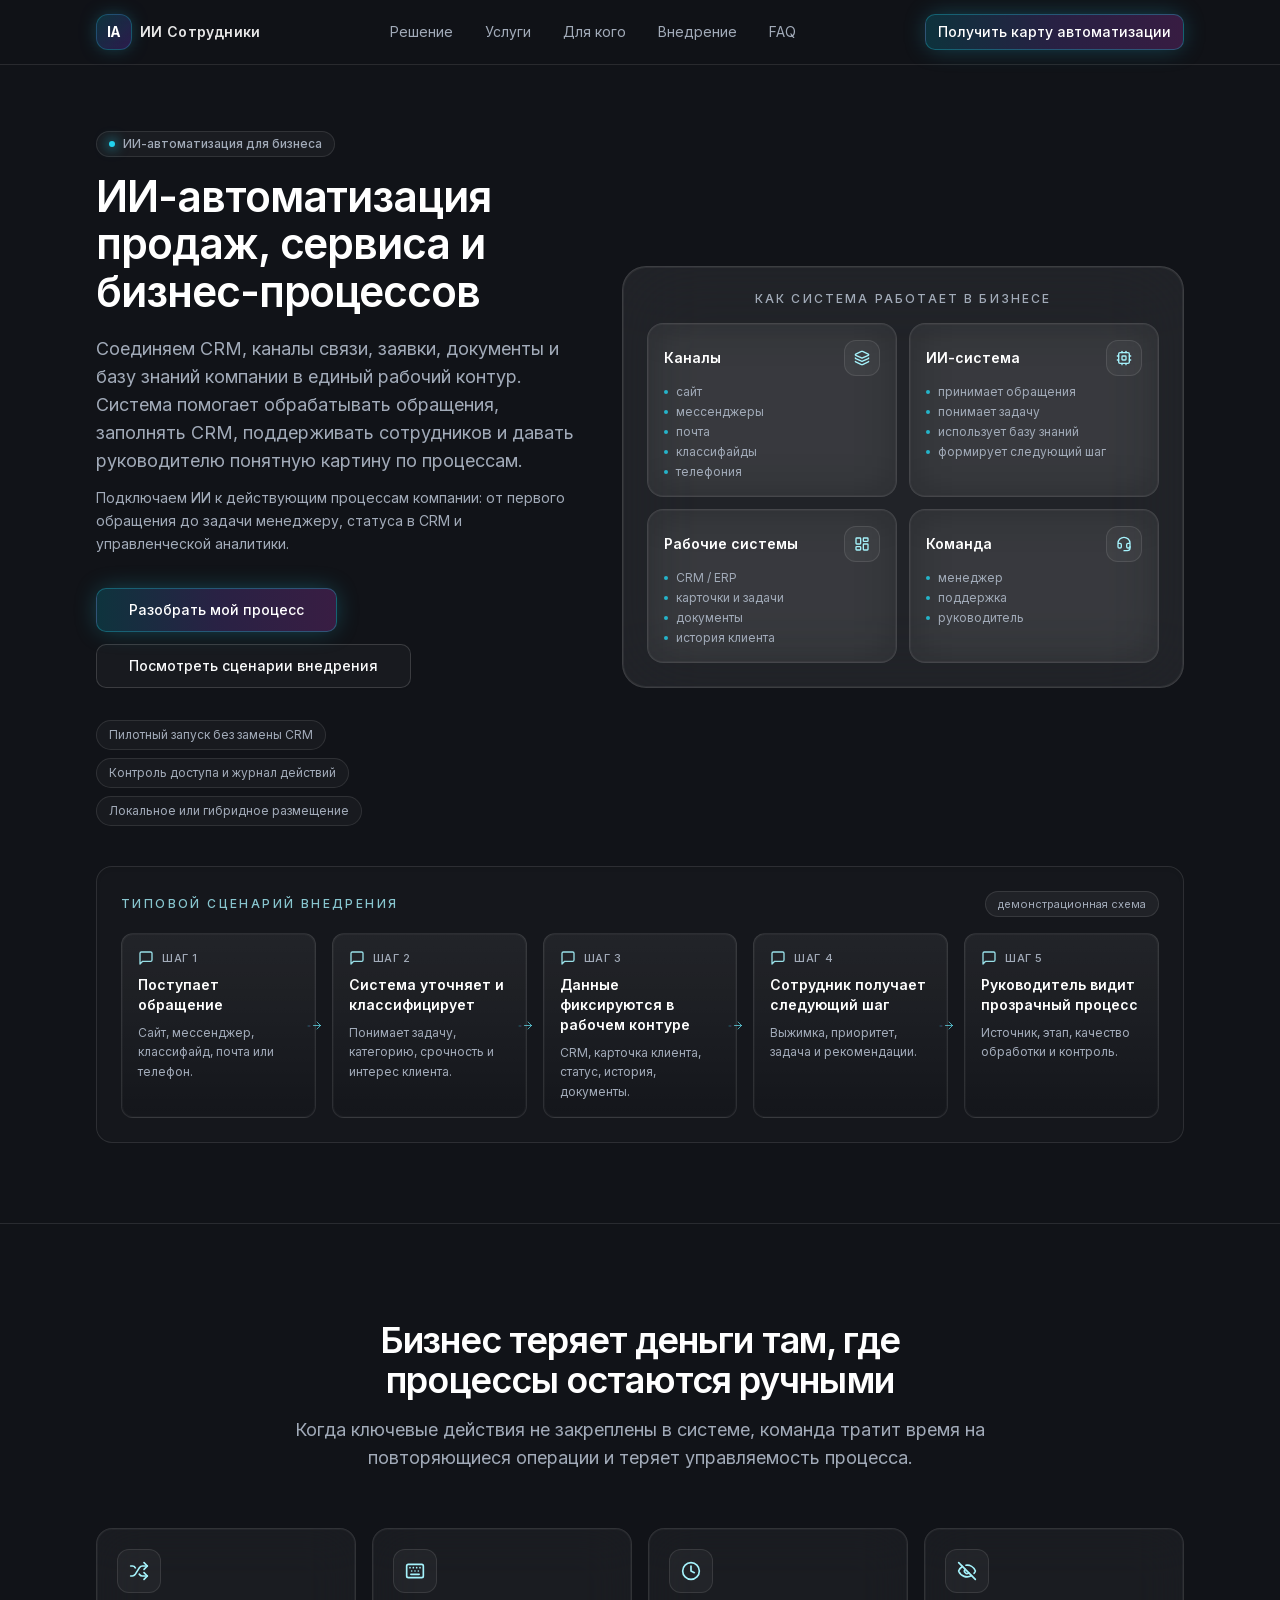
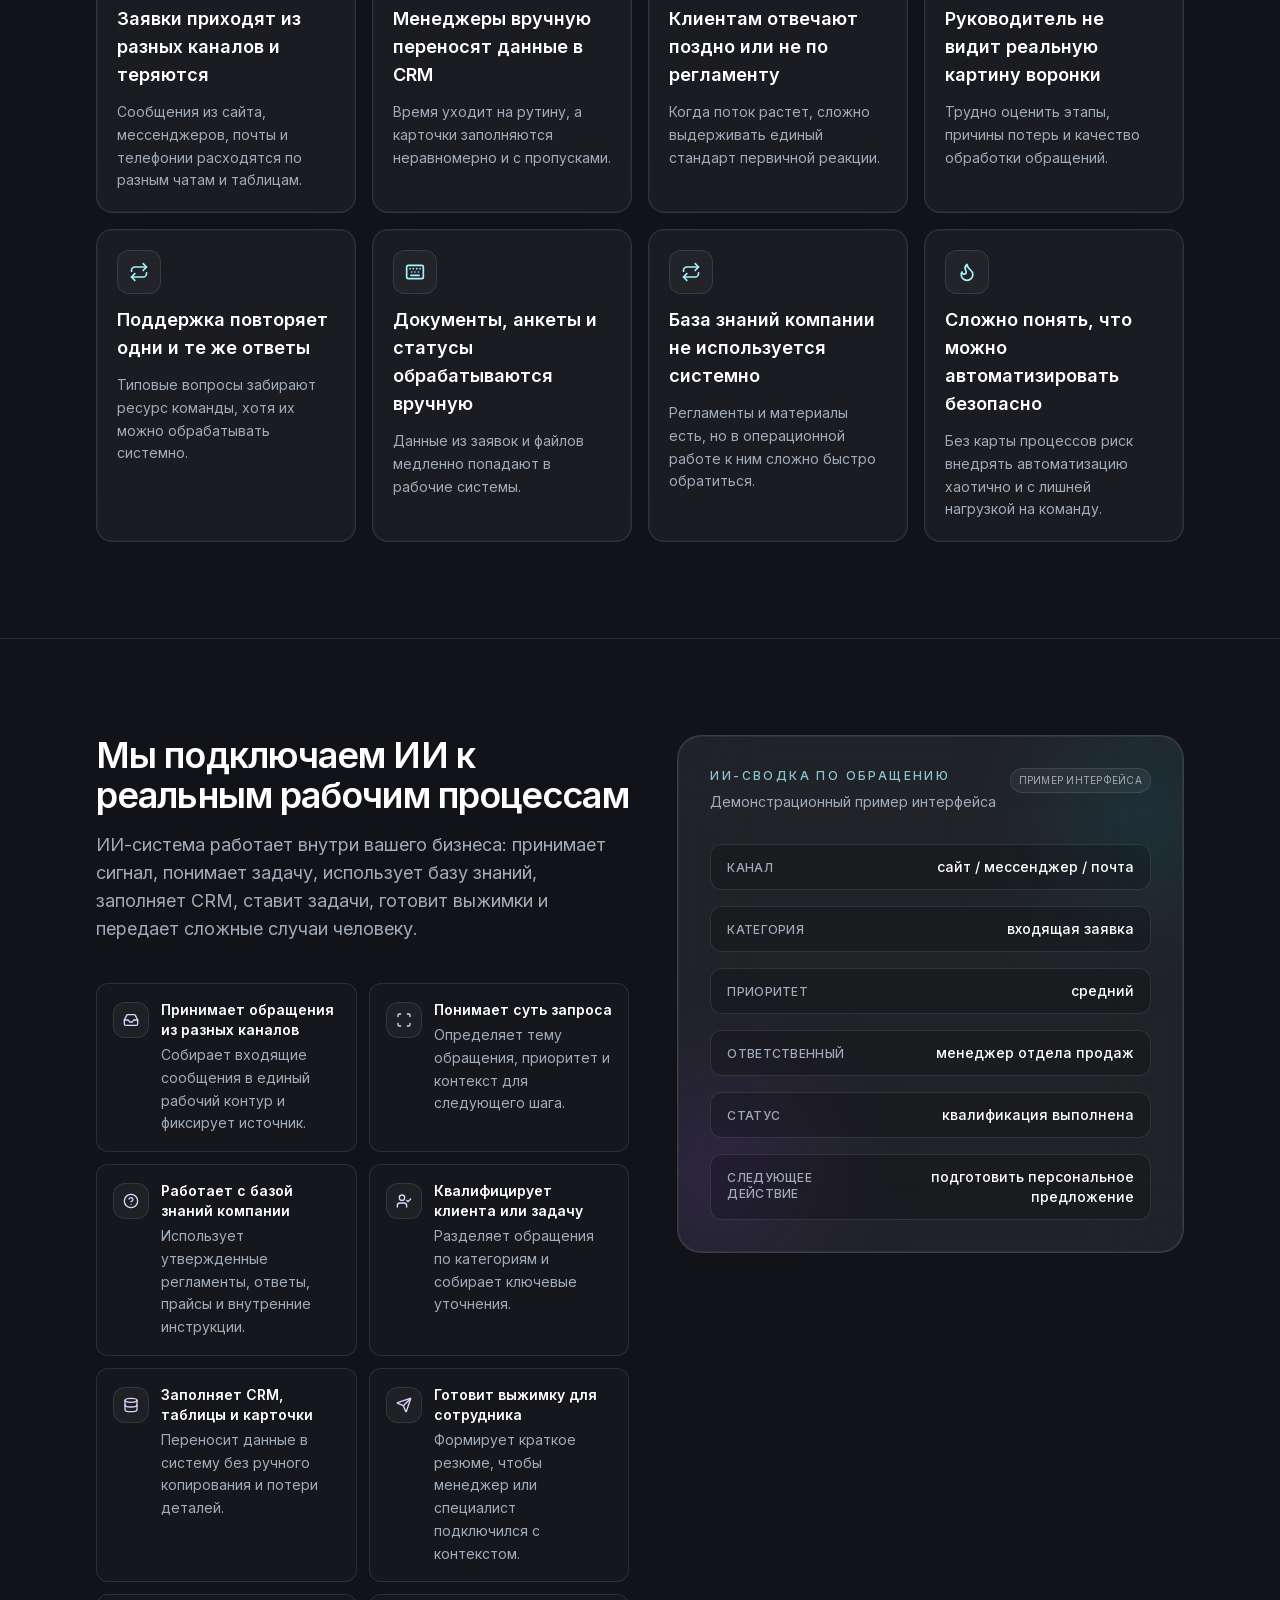
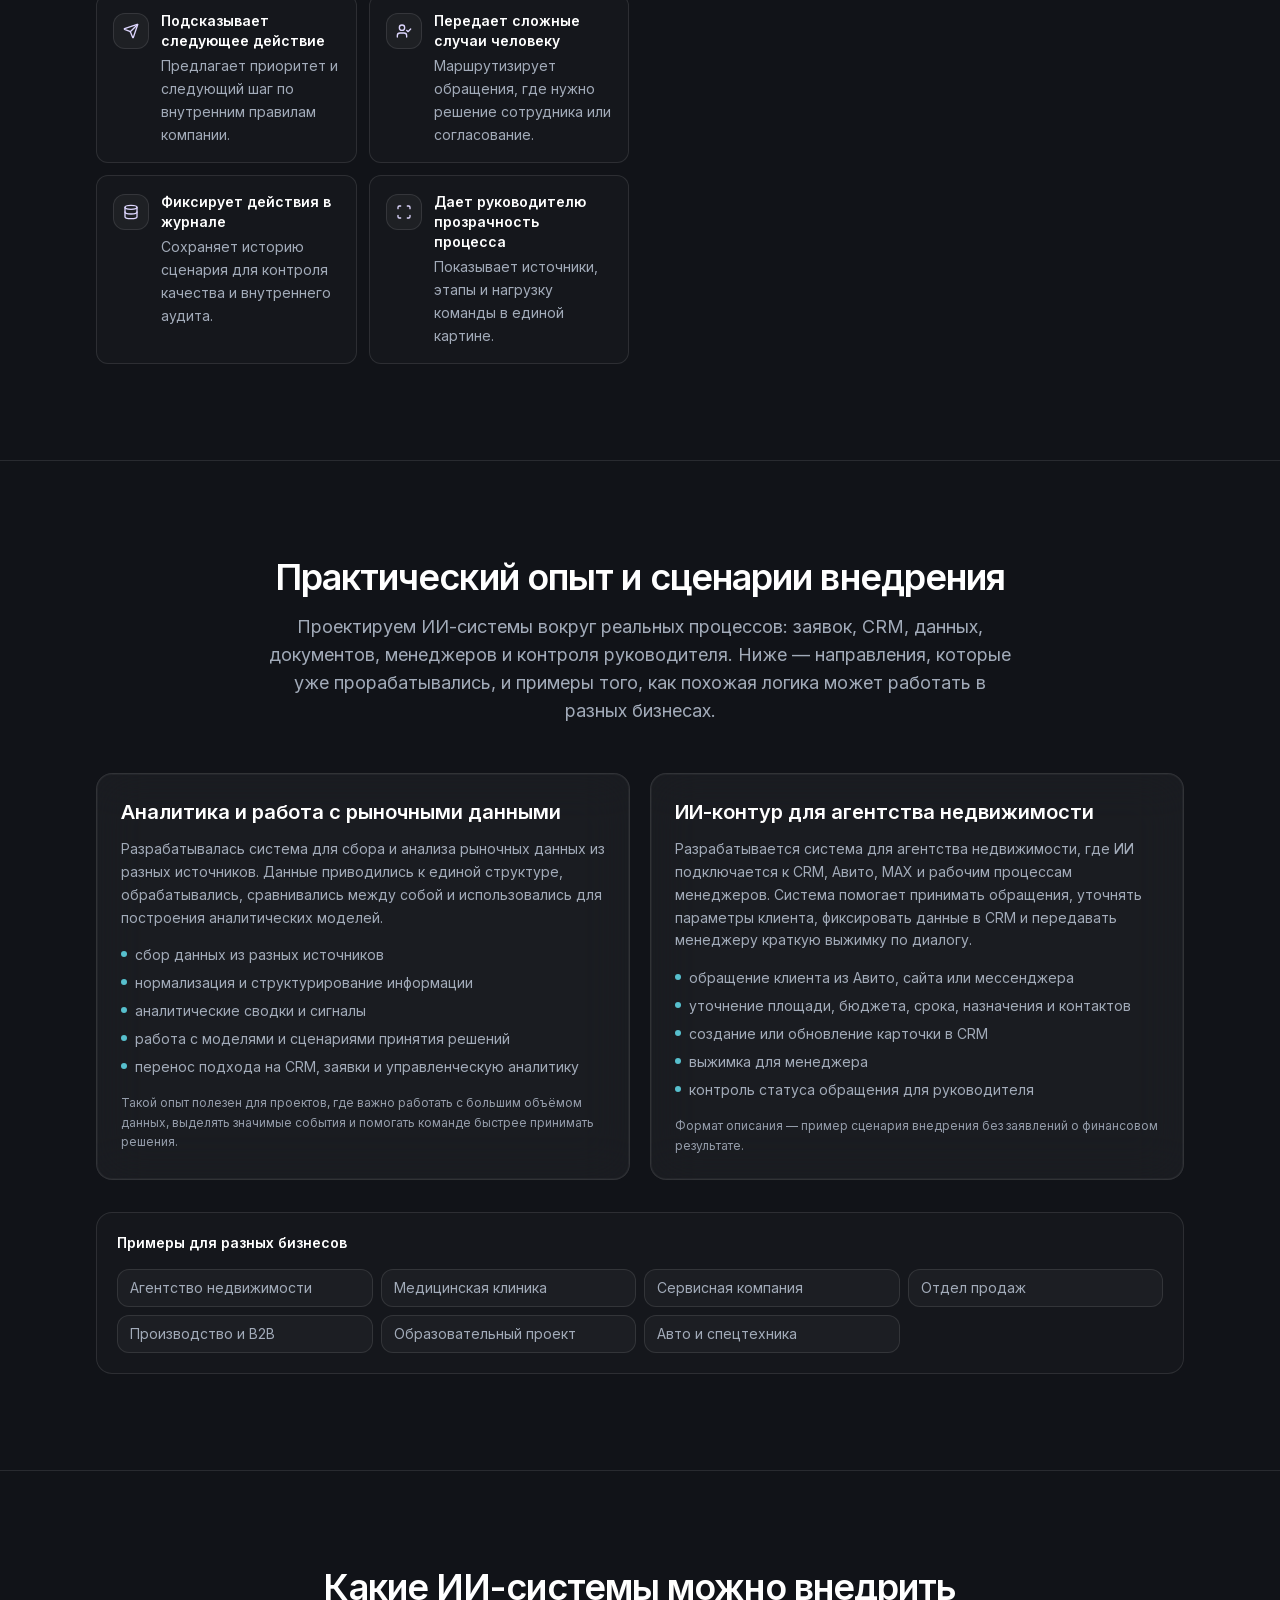
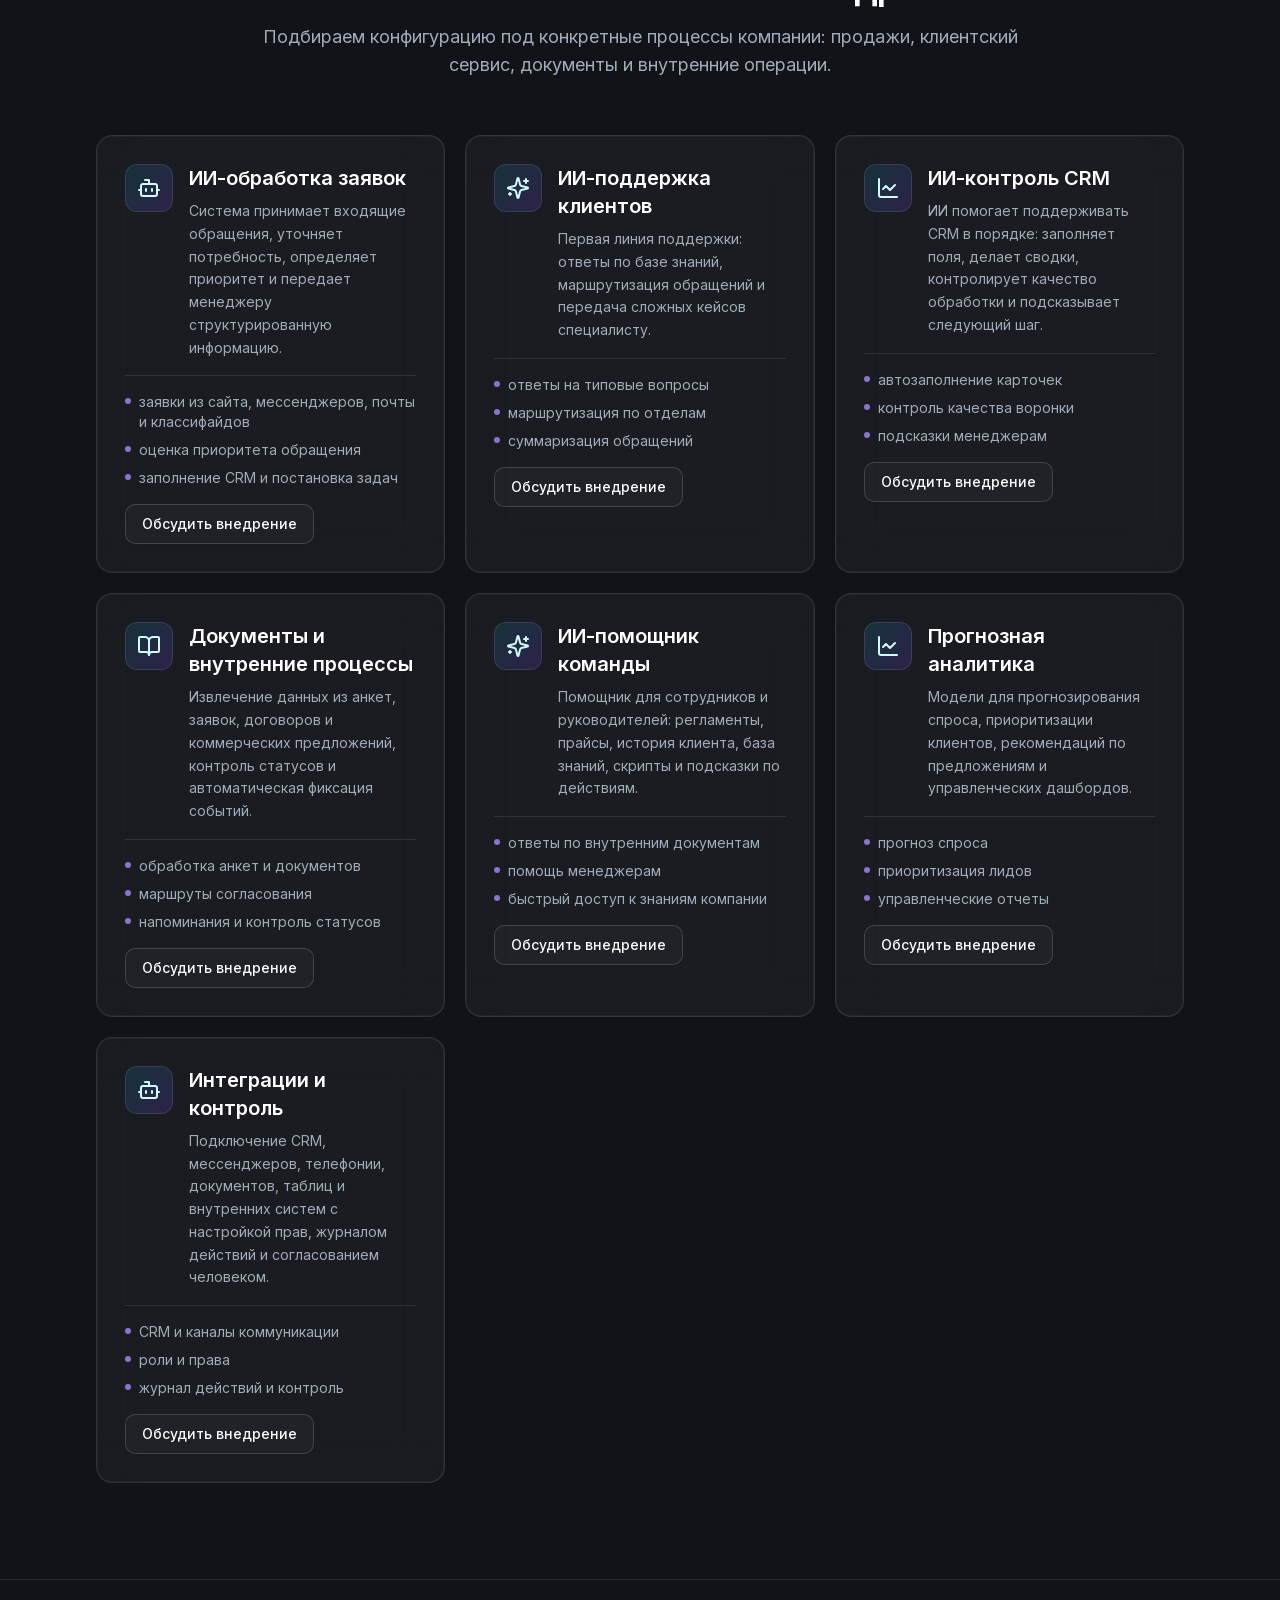
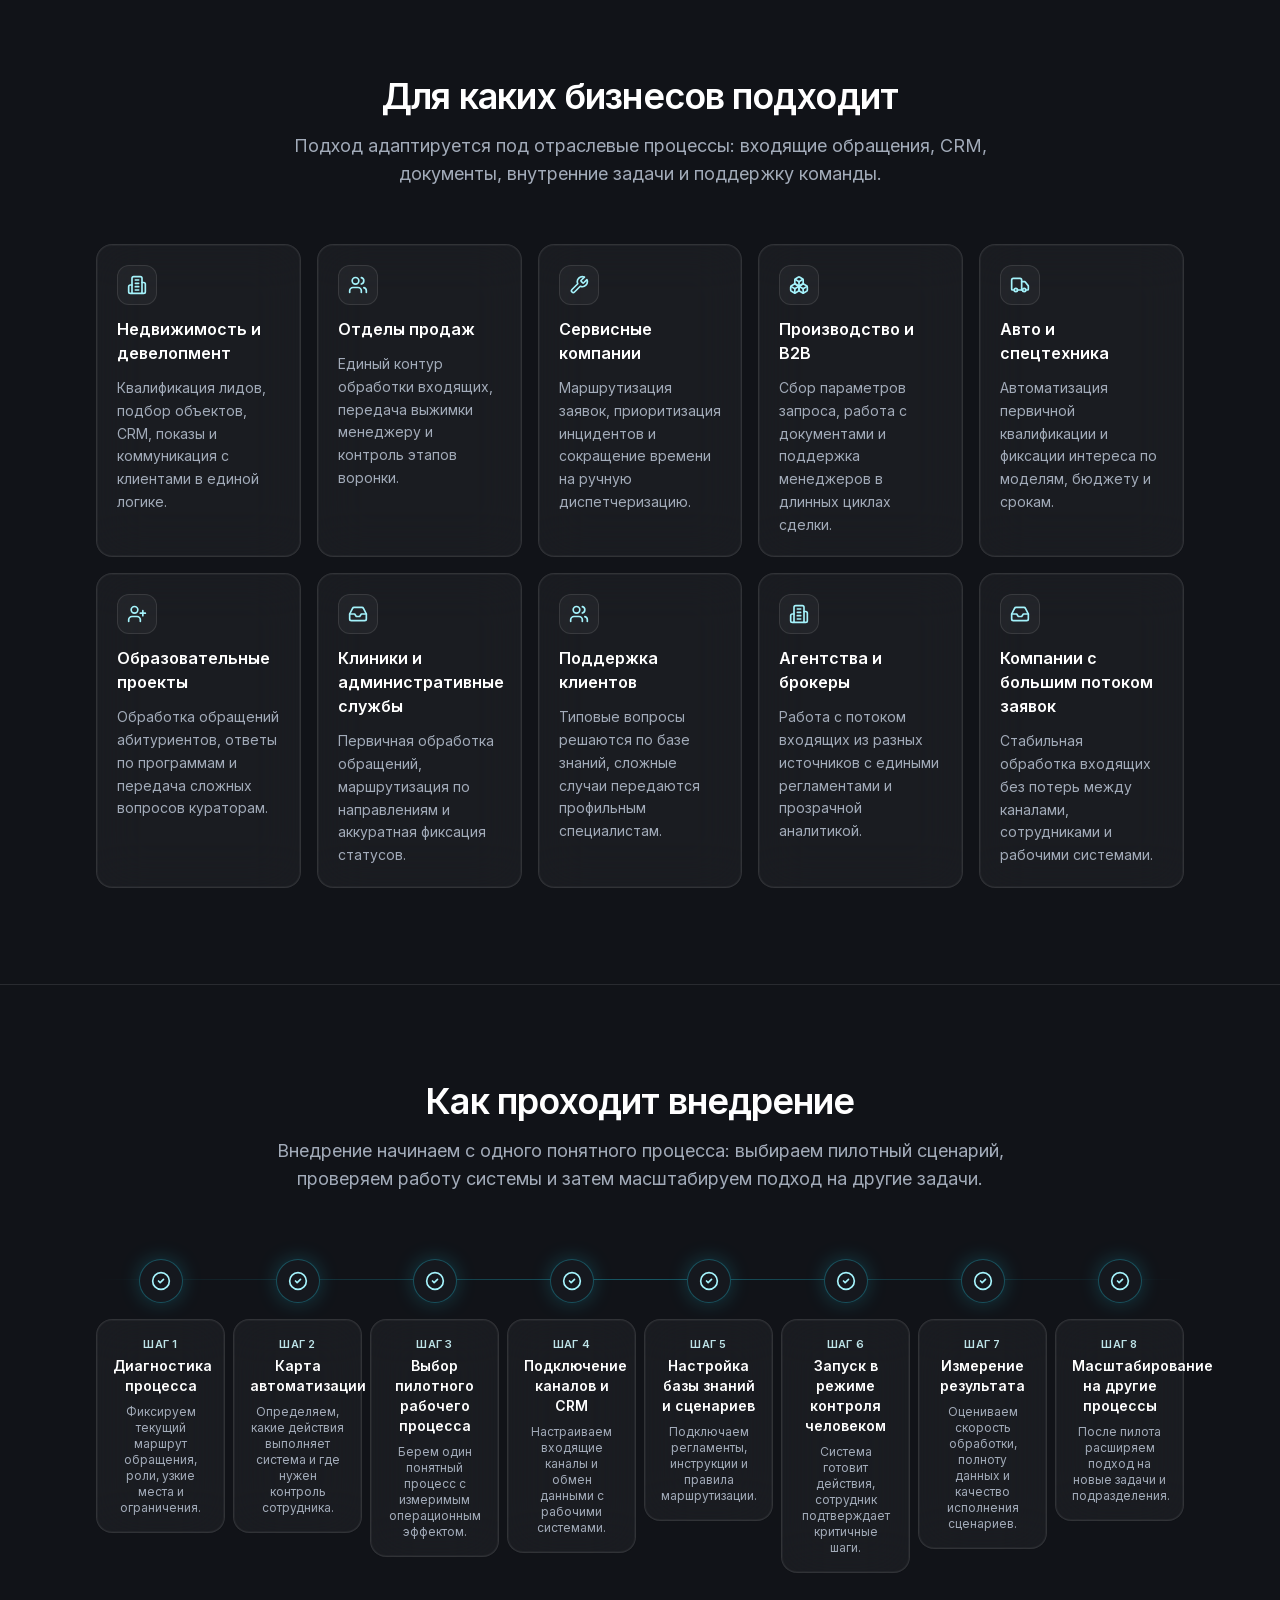
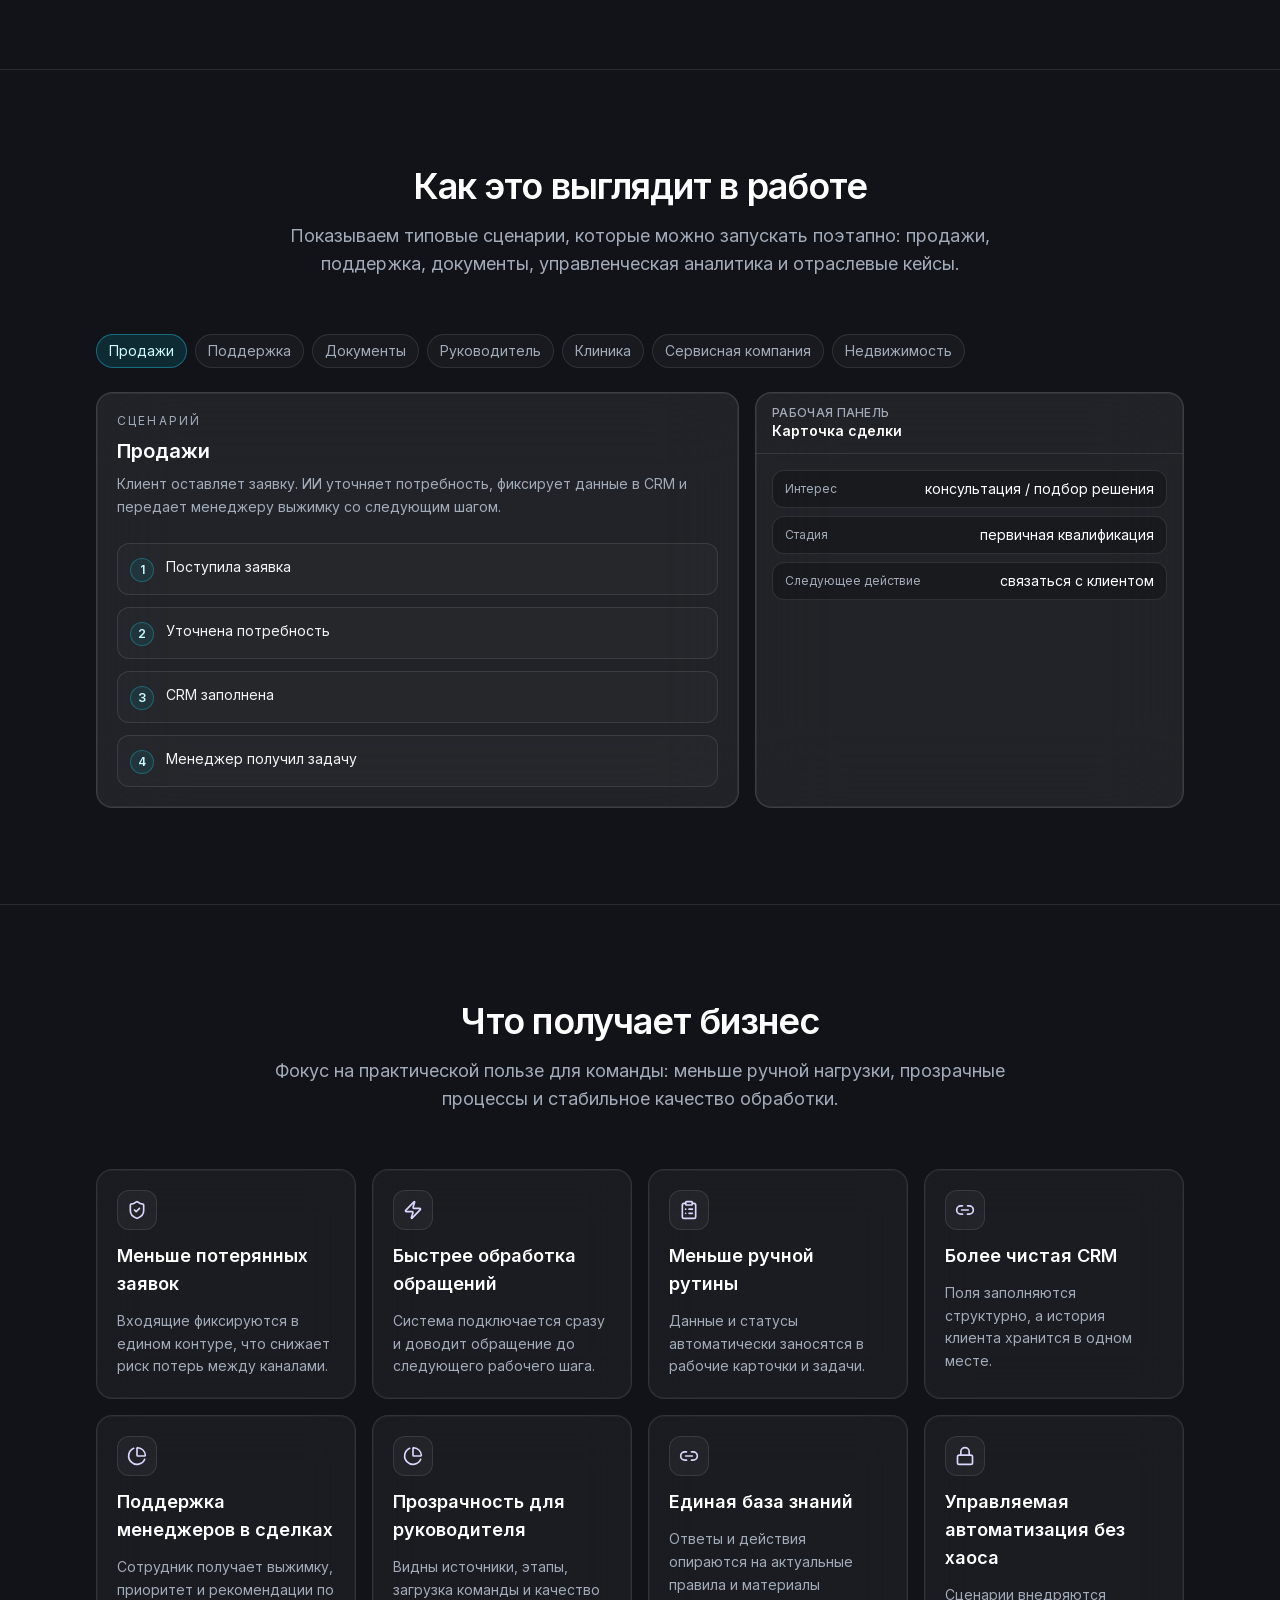
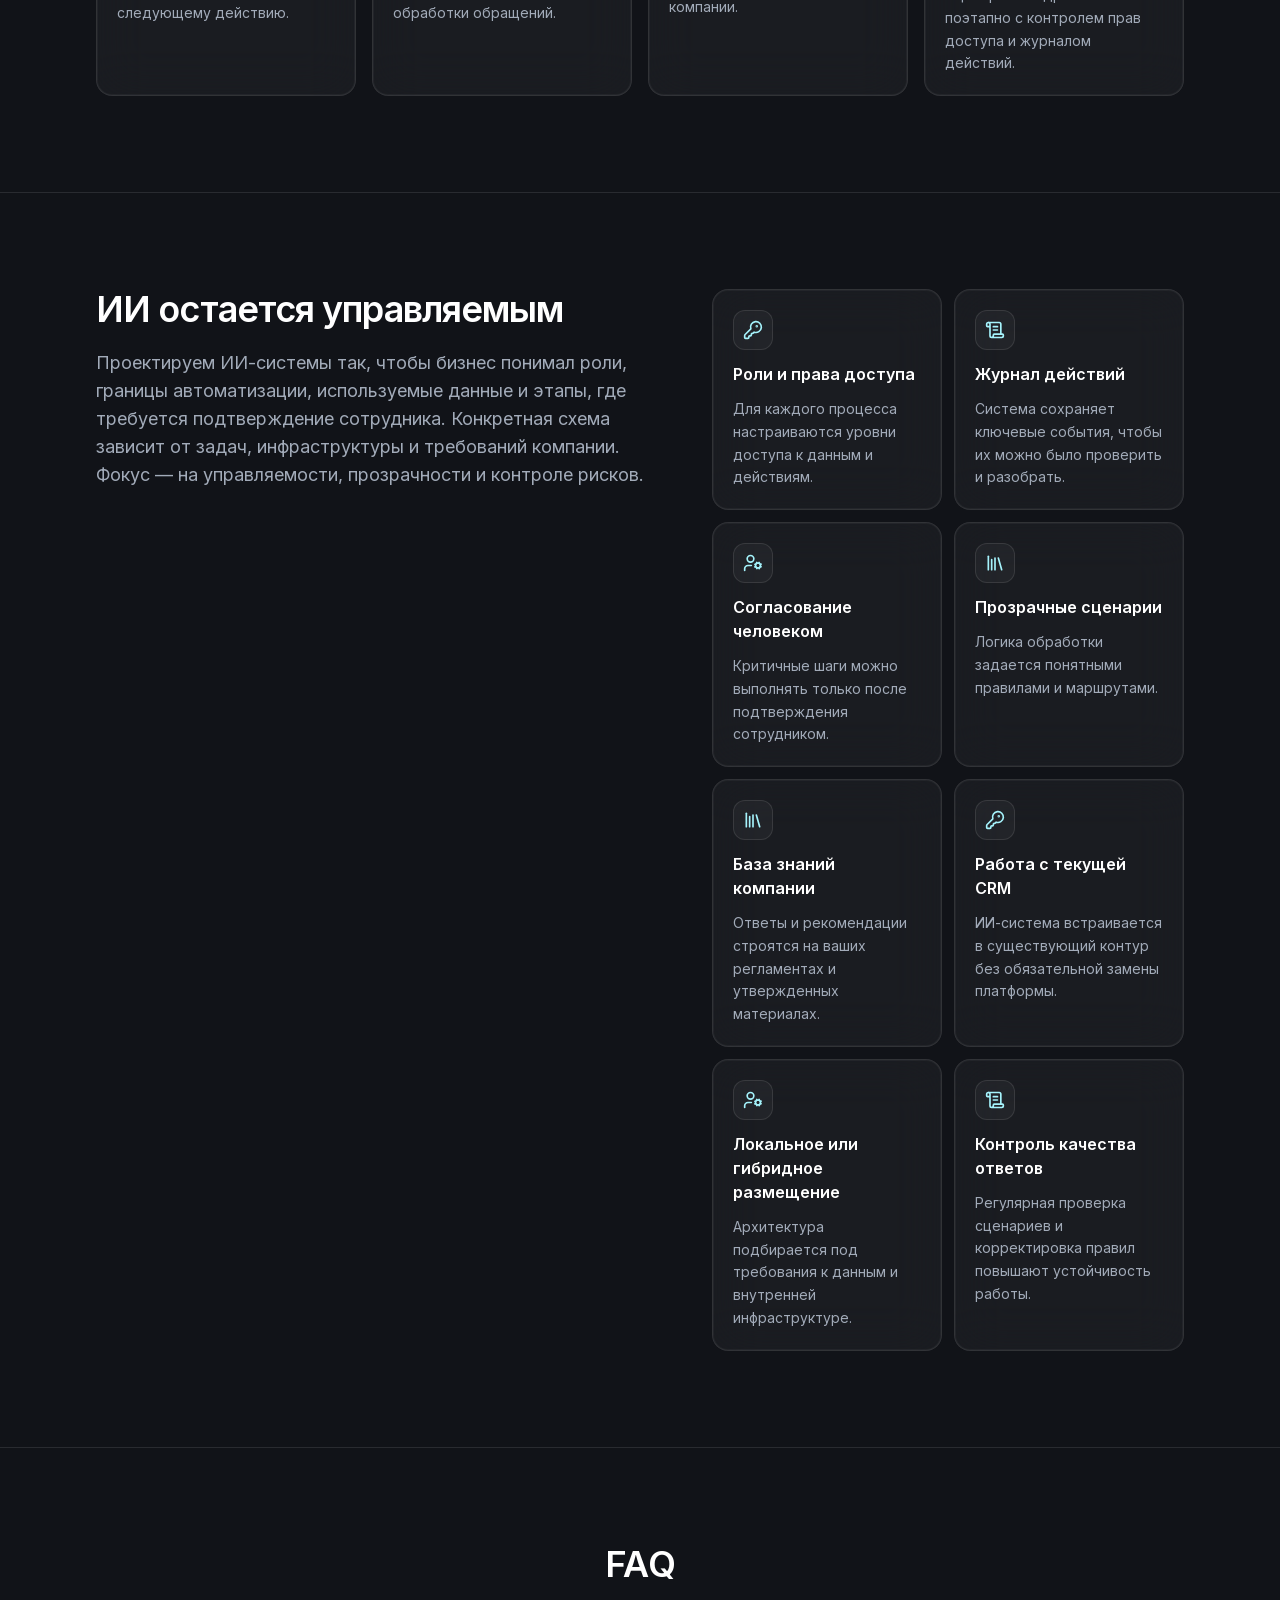
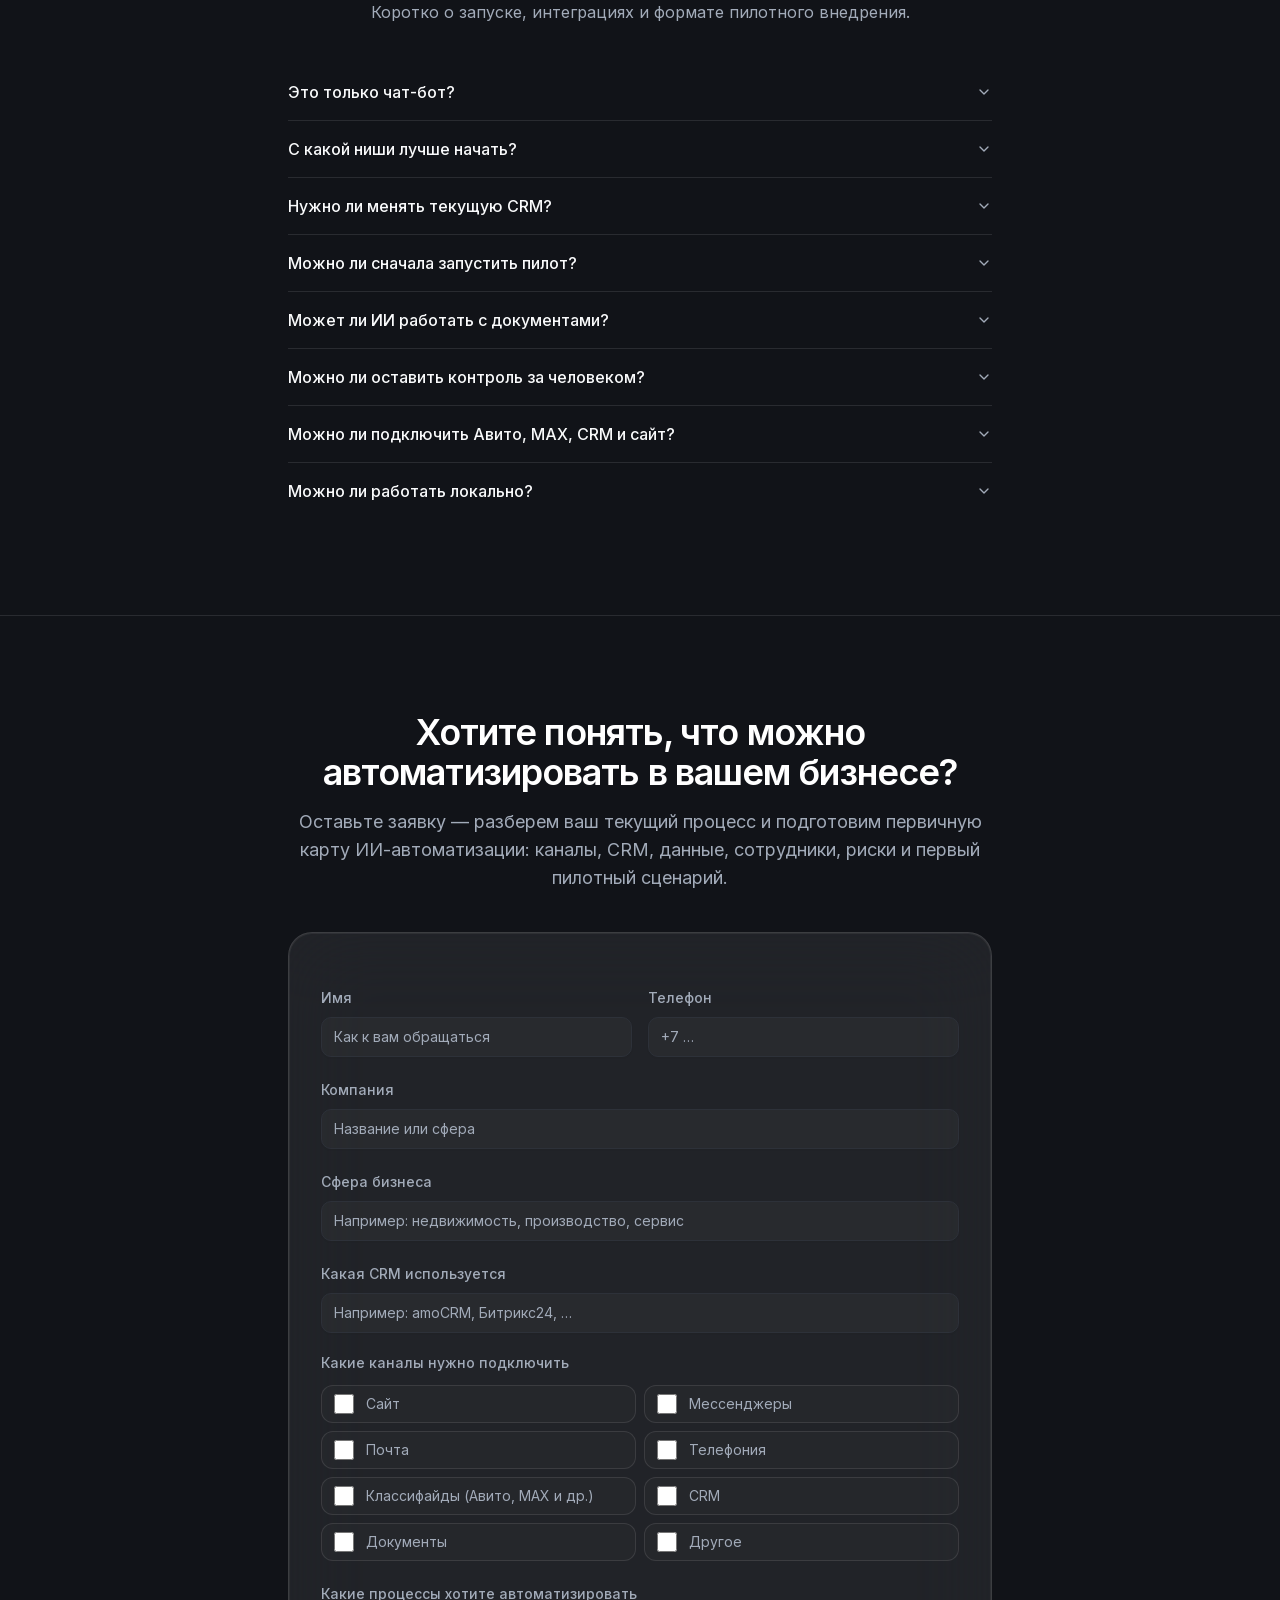
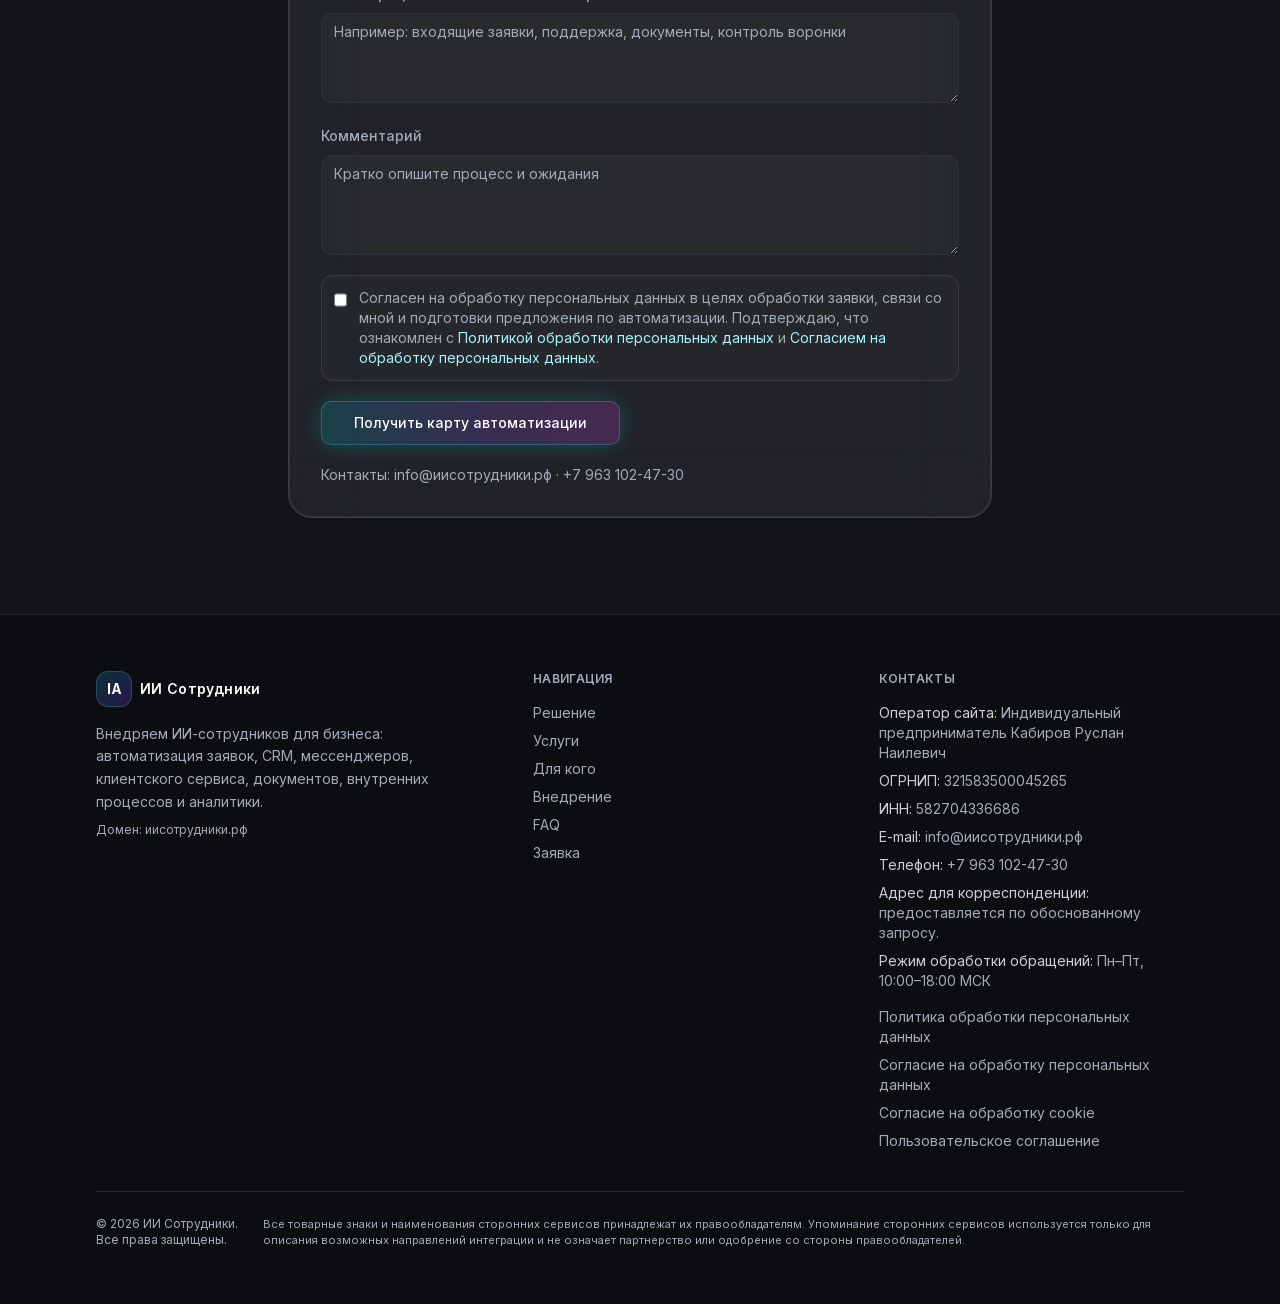
==== commit cf68ccf8: "Add files via upload" ====
--- a/index.html
+++ b/index.html
@@ -1 +1 @@
-<!DOCTYPE html><!--Om_TLjg0utXpalyHZ0IKp--><html lang="ru" class="dark"><head><meta charSet="utf-8"/><meta name="viewport" content="width=device-width, initial-scale=1"/><link rel="stylesheet" href="/_next/static/css/bbbbe1e28bc68aa5.css" data-precedence="next"/><link rel="preload" as="script" fetchPriority="low" href="/_next/static/chunks/webpack-a6b45648326540cb.js"/><script src="/_next/static/chunks/4bd1b696-c023c6e3521b1417.js" async=""></script><script src="/_next/static/chunks/255-6b79f309a27fb98b.js" async=""></script><script src="/_next/static/chunks/main-app-5beaade3ecea9cac.js" async=""></script><script src="/_next/static/chunks/619-ba102abea3e3d0e4.js" async=""></script><script src="/_next/static/chunks/707-ebd309a543ae8a8b.js" async=""></script><script src="/_next/static/chunks/app/page-f7ab24c5250dc5fe.js" async=""></script><title>ИИ Сотрудники — ИИ-автоматизация продаж, сервиса и бизнес-процессов</title><meta name="description" content="Внедряем ИИ-сотрудников для бизнеса: автоматизация заявок, CRM, мессенджеров, клиентского сервиса, документов, внутренних процессов и аналитики."/><meta name="robots" content="index, follow"/><link rel="canonical" href="https://xn--d1ahabaltgsimn.xn--p1ai"/><meta property="og:title" content="ИИ Сотрудники — ИИ-автоматизация продаж, сервиса и бизнес-процессов"/><meta property="og:description" content="Внедряем ИИ-сотрудников для бизнеса: автоматизация заявок, CRM, мессенджеров, клиентского сервиса, документов, внутренних процессов и аналитики."/><meta property="og:site_name" content="ИИ Сотрудники"/><meta property="og:locale" content="ru_RU"/><meta property="og:type" content="website"/><meta name="twitter:card" content="summary_large_image"/><meta name="twitter:title" content="ИИ Сотрудники — ИИ-автоматизация продаж, сервиса и бизнес-процессов"/><meta name="twitter:description" content="Внедряем ИИ-сотрудников для бизнеса: автоматизация заявок, CRM, мессенджеров, клиентского сервиса, документов, внутренних процессов и аналитики."/><script src="/_next/static/chunks/polyfills-42372ed130431b0a.js" noModule=""></script></head><body class="__variable_fcbcbf __variable_c27a8e min-h-screen font-sans"><div hidden=""><!--$--><!--/$--></div><div class="relative min-h-screen overflow-x-hidden bg-background"><div class="pointer-events-none fixed inset-0 -z-10 bg-[radial-gradient(ellipse_80%_50%_at_50%_-20%,rgba(120,119,198,0.22),transparent)]"></div><header class="sticky top-0 z-40 border-b border-white/10 bg-[hsl(222_18%_8%/0.72)] backdrop-blur-xl"><div class="mx-auto flex h-16 max-w-6xl items-center justify-between px-4 sm:px-6 lg:px-8"><a class="group flex items-center gap-2" href="#"><span class="flex h-9 w-9 items-center justify-center rounded-lg border border-cyan-400/25 bg-gradient-to-br from-cyan-500/20 to-violet-600/25 text-sm font-bold tracking-tight text-white shadow-[0_0_20px_-6px_rgba(34,211,238,0.55)]">IA</span><span class="text-sm font-semibold tracking-wide text-white/90 transition group-hover:text-white">ИИ Сотрудники</span></a><nav class="hidden items-center gap-8 md:flex" aria-label="Основная навигация"><a href="#solution" class="text-sm text-muted-foreground transition hover:text-white">Решение</a><a href="#services" class="text-sm text-muted-foreground transition hover:text-white">Услуги</a><a href="#for-whom" class="text-sm text-muted-foreground transition hover:text-white">Для кого</a><a href="#implementation" class="text-sm text-muted-foreground transition hover:text-white">Внедрение</a><a href="#faq" class="text-sm text-muted-foreground transition hover:text-white">FAQ</a></nav><div class="hidden md:block"><button class="inline-flex items-center justify-center gap-2 whitespace-nowrap text-sm font-medium transition-colors focus-visible:outline-none focus-visible:ring-2 focus-visible:ring-ring focus-visible:ring-offset-2 focus-visible:ring-offset-background disabled:pointer-events-none disabled:opacity-50 [&amp;_svg]:pointer-events-none [&amp;_svg]:size-4 [&amp;_svg]:shrink-0 border border-cyan-400/30 bg-gradient-to-r from-cyan-500/20 via-violet-500/20 to-fuchsia-500/20 text-white shadow-[0_0_24px_-4px_rgba(34,211,238,0.35)] hover:from-cyan-500/30 hover:via-violet-500/30 hover:to-fuchsia-500/30 h-9 rounded-md px-3" type="button">Получить карту автоматизации</button></div><div class="flex items-center gap-2 md:hidden"><button class="inline-flex items-center justify-center gap-2 whitespace-nowrap text-sm font-medium transition-colors focus-visible:outline-none focus-visible:ring-2 focus-visible:ring-ring focus-visible:ring-offset-2 focus-visible:ring-offset-background disabled:pointer-events-none disabled:opacity-50 [&amp;_svg]:pointer-events-none [&amp;_svg]:size-4 [&amp;_svg]:shrink-0 border border-cyan-400/30 bg-gradient-to-r from-cyan-500/20 via-violet-500/20 to-fuchsia-500/20 text-white shadow-[0_0_24px_-4px_rgba(34,211,238,0.35)] hover:from-cyan-500/30 hover:via-violet-500/30 hover:to-fuchsia-500/30 h-9 rounded-md px-3" type="button">Карта</button><button class="inline-flex items-center justify-center gap-2 whitespace-nowrap rounded-md text-sm font-medium transition-colors focus-visible:outline-none focus-visible:ring-2 focus-visible:ring-ring focus-visible:ring-offset-2 focus-visible:ring-offset-background disabled:pointer-events-none disabled:opacity-50 [&amp;_svg]:pointer-events-none [&amp;_svg]:size-4 [&amp;_svg]:shrink-0 border shadow-sm hover:bg-accent/10 hover:text-accent-foreground h-10 w-10 border-white/15 bg-white/5" aria-label="Открыть меню" type="button" aria-haspopup="dialog" aria-expanded="false" aria-controls="radix-_R_52avb_" data-state="closed"><svg xmlns="http://www.w3.org/2000/svg" width="24" height="24" viewBox="0 0 24 24" fill="none" stroke="currentColor" stroke-width="2" stroke-linecap="round" stroke-linejoin="round" class="lucide lucide-menu h-5 w-5"><line x1="4" x2="20" y1="12" y2="12"></line><line x1="4" x2="20" y1="6" y2="6"></line><line x1="4" x2="20" y1="18" y2="18"></line></svg></button></div></div></header><main><section class="relative overflow-hidden border-b border-white/10 pb-16 pt-10 sm:pb-20 sm:pt-14 lg:pt-16"><div class="pointer-events-none absolute inset-0 -z-10"><div class="absolute -left-32 top-0 h-[420px] w-[420px] rounded-full bg-cyan-500/15 blur-[120px] animate-glow"></div><div class="absolute -right-24 bottom-0 h-[380px] w-[380px] rounded-full bg-violet-600/20 blur-[110px] animate-glow" style="animation-delay:2s"></div><div class="absolute inset-0 bg-[radial-gradient(ellipse_at_top,_rgba(255,255,255,0.06),_transparent_55%)]"></div></div><div class="mx-auto max-w-6xl px-4 sm:px-6 lg:px-8"><div class="grid gap-12 lg:grid-cols-[minmax(0,0.92fr)_minmax(0,1.08fr)] lg:items-center"><div><p class="mb-4 inline-flex items-center gap-2 rounded-full border border-white/10 bg-white/[0.04] px-3 py-1 text-xs font-medium text-muted-foreground" style="opacity:0;transform:translateY(8px)"><span class="h-1.5 w-1.5 rounded-full bg-cyan-400 shadow-[0_0_12px_2px_rgba(34,211,238,0.55)]"></span>ИИ-автоматизация для бизнеса</p><h1 class="text-balance text-3xl font-semibold tracking-tight text-white sm:text-4xl lg:text-[2.65rem] lg:leading-[1.12]" style="opacity:0;transform:translateY(16px)">ИИ-автоматизация продаж, сервиса и бизнес-процессов</h1><p class="mt-5 max-w-[40rem] text-pretty text-base leading-relaxed text-muted-foreground sm:text-lg" style="opacity:0;transform:translateY(16px)">Соединяем CRM, каналы связи, заявки, документы и базу знаний компании в единый рабочий контур. Система помогает обрабатывать обращения, заполнять CRM, поддерживать сотрудников и давать руководителю понятную картину по процессам.</p><p class="mt-3 max-w-[36rem] text-sm leading-relaxed text-muted-foreground" style="opacity:0;transform:translateY(16px)">Подключаем ИИ к действующим процессам компании: от первого обращения до задачи менеджеру, статуса в CRM и управленческой аналитики.</p><div class="mt-8 flex flex-wrap gap-3" style="opacity:0;transform:translateY(16px)"><button class="inline-flex items-center justify-center gap-2 whitespace-nowrap text-sm font-medium transition-colors focus-visible:outline-none focus-visible:ring-2 focus-visible:ring-ring focus-visible:ring-offset-2 focus-visible:ring-offset-background disabled:pointer-events-none disabled:opacity-50 [&amp;_svg]:pointer-events-none [&amp;_svg]:size-4 [&amp;_svg]:shrink-0 border border-cyan-400/30 bg-gradient-to-r from-cyan-500/20 via-violet-500/20 to-fuchsia-500/20 text-white shadow-[0_0_24px_-4px_rgba(34,211,238,0.35)] hover:from-cyan-500/30 hover:via-violet-500/30 hover:to-fuchsia-500/30 h-11 rounded-md px-8" type="button">Разобрать мой процесс</button><button class="inline-flex items-center justify-center gap-2 whitespace-nowrap text-sm font-medium transition-colors focus-visible:outline-none focus-visible:ring-2 focus-visible:ring-ring focus-visible:ring-offset-2 focus-visible:ring-offset-background disabled:pointer-events-none disabled:opacity-50 [&amp;_svg]:pointer-events-none [&amp;_svg]:size-4 [&amp;_svg]:shrink-0 border shadow-sm hover:text-accent-foreground h-11 rounded-md px-8 border-white/15 bg-white/[0.03] hover:bg-white/[0.06]" type="button">Посмотреть сценарии внедрения</button></div><ul class="mt-8 flex flex-wrap gap-2" style="opacity:0;transform:translateY(12px)"><li class="rounded-full border border-white/10 bg-white/[0.03] px-3 py-1.5 text-xs text-muted-foreground transition hover:border-cyan-400/25 hover:text-cyan-100/90">Пилотный запуск без замены CRM</li><li class="rounded-full border border-white/10 bg-white/[0.03] px-3 py-1.5 text-xs text-muted-foreground transition hover:border-cyan-400/25 hover:text-cyan-100/90">Контроль доступа и журнал действий</li><li class="rounded-full border border-white/10 bg-white/[0.03] px-3 py-1.5 text-xs text-muted-foreground transition hover:border-cyan-400/25 hover:text-cyan-100/90">Локальное или гибридное размещение</li></ul></div><div class="relative max-w-full overflow-hidden" style="opacity:0;transform:scale(0.98)"><div class="absolute -inset-4 -z-10 rounded-3xl bg-gradient-to-br from-cyan-500/10 via-transparent to-violet-600/15 blur-2xl"></div><div class="glass-strong max-w-full overflow-hidden rounded-3xl p-4 sm:p-6"><p class="mb-4 text-center text-xs font-medium uppercase tracking-[0.18em] text-muted-foreground">Как система работает в бизнесе</p><div class="grid grid-cols-1 gap-3 sm:grid-cols-2"><div class="glass flex min-h-[140px] max-w-full flex-col gap-2 rounded-2xl p-4 shadow-[0_0_40px_-18px_rgba(34,211,238,0.35)]"><div class="flex items-center justify-between gap-2"><span class="text-sm font-semibold text-white">Каналы</span><span class="flex h-9 w-9 items-center justify-center rounded-xl border border-white/10 bg-white/[0.04] text-cyan-200"><svg xmlns="http://www.w3.org/2000/svg" width="24" height="24" viewBox="0 0 24 24" fill="none" stroke="currentColor" stroke-width="2" stroke-linecap="round" stroke-linejoin="round" class="lucide lucide-layers h-4 w-4" aria-hidden="true"><path d="M12.83 2.18a2 2 0 0 0-1.66 0L2.6 6.08a1 1 0 0 0 0 1.83l8.58 3.91a2 2 0 0 0 1.66 0l8.58-3.9a1 1 0 0 0 0-1.83z"></path><path d="M2 12a1 1 0 0 0 .58.91l8.6 3.91a2 2 0 0 0 1.65 0l8.58-3.9A1 1 0 0 0 22 12"></path><path d="M2 17a1 1 0 0 0 .58.91l8.6 3.91a2 2 0 0 0 1.65 0l8.58-3.9A1 1 0 0 0 22 17"></path></svg></span></div><ul class="space-y-1 text-xs text-muted-foreground"><li class="flex items-center gap-2"><span class="h-1 w-1 rounded-full bg-cyan-400/80"></span>сайт</li><li class="flex items-center gap-2"><span class="h-1 w-1 rounded-full bg-cyan-400/80"></span>мессенджеры</li><li class="flex items-center gap-2"><span class="h-1 w-1 rounded-full bg-cyan-400/80"></span>почта</li><li class="flex items-center gap-2"><span class="h-1 w-1 rounded-full bg-cyan-400/80"></span>классифайды</li><li class="flex items-center gap-2"><span class="h-1 w-1 rounded-full bg-cyan-400/80"></span>телефония</li></ul></div><div class="glass flex min-h-[140px] max-w-full flex-col gap-2 rounded-2xl p-4 shadow-[0_0_40px_-18px_rgba(34,211,238,0.35)]"><div class="flex items-center justify-between gap-2"><span class="text-sm font-semibold text-white">ИИ-система</span><span class="flex h-9 w-9 items-center justify-center rounded-xl border border-white/10 bg-white/[0.04] text-cyan-200"><svg xmlns="http://www.w3.org/2000/svg" width="24" height="24" viewBox="0 0 24 24" fill="none" stroke="currentColor" stroke-width="2" stroke-linecap="round" stroke-linejoin="round" class="lucide lucide-cpu h-4 w-4" aria-hidden="true"><rect width="16" height="16" x="4" y="4" rx="2"></rect><rect width="6" height="6" x="9" y="9" rx="1"></rect><path d="M15 2v2"></path><path d="M15 20v2"></path><path d="M2 15h2"></path><path d="M2 9h2"></path><path d="M20 15h2"></path><path d="M20 9h2"></path><path d="M9 2v2"></path><path d="M9 20v2"></path></svg></span></div><ul class="space-y-1 text-xs text-muted-foreground"><li class="flex items-center gap-2"><span class="h-1 w-1 rounded-full bg-cyan-400/80"></span>принимает обращения</li><li class="flex items-center gap-2"><span class="h-1 w-1 rounded-full bg-cyan-400/80"></span>понимает задачу</li><li class="flex items-center gap-2"><span class="h-1 w-1 rounded-full bg-cyan-400/80"></span>использует базу знаний</li><li class="flex items-center gap-2"><span class="h-1 w-1 rounded-full bg-cyan-400/80"></span>формирует следующий шаг</li></ul></div><div class="glass flex min-h-[140px] max-w-full flex-col gap-2 rounded-2xl p-4 shadow-[0_0_40px_-18px_rgba(34,211,238,0.35)]"><div class="flex items-center justify-between gap-2"><span class="text-sm font-semibold text-white">Рабочие системы</span><span class="flex h-9 w-9 items-center justify-center rounded-xl border border-white/10 bg-white/[0.04] text-cyan-200"><svg xmlns="http://www.w3.org/2000/svg" width="24" height="24" viewBox="0 0 24 24" fill="none" stroke="currentColor" stroke-width="2" stroke-linecap="round" stroke-linejoin="round" class="lucide lucide-layout-dashboard h-4 w-4" aria-hidden="true"><rect width="7" height="9" x="3" y="3" rx="1"></rect><rect width="7" height="5" x="14" y="3" rx="1"></rect><rect width="7" height="9" x="14" y="12" rx="1"></rect><rect width="7" height="5" x="3" y="16" rx="1"></rect></svg></span></div><ul class="space-y-1 text-xs text-muted-foreground"><li class="flex items-center gap-2"><span class="h-1 w-1 rounded-full bg-cyan-400/80"></span>CRM / ERP</li><li class="flex items-center gap-2"><span class="h-1 w-1 rounded-full bg-cyan-400/80"></span>карточки и задачи</li><li class="flex items-center gap-2"><span class="h-1 w-1 rounded-full bg-cyan-400/80"></span>документы</li><li class="flex items-center gap-2"><span class="h-1 w-1 rounded-full bg-cyan-400/80"></span>история клиента</li></ul></div><div class="glass flex min-h-[140px] max-w-full flex-col gap-2 rounded-2xl p-4 shadow-[0_0_40px_-18px_rgba(34,211,238,0.35)]"><div class="flex items-center justify-between gap-2"><span class="text-sm font-semibold text-white">Команда</span><span class="flex h-9 w-9 items-center justify-center rounded-xl border border-white/10 bg-white/[0.04] text-cyan-200"><svg xmlns="http://www.w3.org/2000/svg" width="24" height="24" viewBox="0 0 24 24" fill="none" stroke="currentColor" stroke-width="2" stroke-linecap="round" stroke-linejoin="round" class="lucide lucide-headset h-4 w-4" aria-hidden="true"><path d="M3 11h3a2 2 0 0 1 2 2v3a2 2 0 0 1-2 2H5a2 2 0 0 1-2-2v-5Zm0 0a9 9 0 1 1 18 0m0 0v5a2 2 0 0 1-2 2h-1a2 2 0 0 1-2-2v-3a2 2 0 0 1 2-2h3Z"></path><path d="M21 16v2a4 4 0 0 1-4 4h-5"></path></svg></span></div><ul class="space-y-1 text-xs text-muted-foreground"><li class="flex items-center gap-2"><span class="h-1 w-1 rounded-full bg-cyan-400/80"></span>менеджер</li><li class="flex items-center gap-2"><span class="h-1 w-1 rounded-full bg-cyan-400/80"></span>поддержка</li><li class="flex items-center gap-2"><span class="h-1 w-1 rounded-full bg-cyan-400/80"></span>руководитель</li></ul></div></div></div></div></div><div class="mt-10 rounded-2xl border border-white/10 bg-white/[0.02] p-4 shadow-inner sm:p-6"><div class="mb-4 flex flex-wrap items-center justify-between gap-2"><p class="text-xs font-medium uppercase tracking-[0.2em] text-cyan-200/80">Типовой сценарий внедрения</p><span class="rounded-full border border-white/10 bg-white/5 px-3 py-1 text-[11px] text-muted-foreground">демонстрационная схема</span></div><div class="grid gap-4 sm:grid-cols-2 lg:grid-cols-5"><div class="relative flex flex-col gap-2 rounded-xl border border-white/10 bg-gradient-to-b from-white/[0.06] to-transparent p-4 shadow-[0_0_0_1px_rgba(255,255,255,0.03)_inset]" style="opacity:0;transform:translateY(12px)"><div class="flex items-center gap-2 text-cyan-200/90"><svg xmlns="http://www.w3.org/2000/svg" width="24" height="24" viewBox="0 0 24 24" fill="none" stroke="currentColor" stroke-width="2" stroke-linecap="round" stroke-linejoin="round" class="lucide lucide-message-square h-4 w-4" aria-hidden="true"><path d="M21 15a2 2 0 0 1-2 2H7l-4 4V5a2 2 0 0 1 2-2h14a2 2 0 0 1 2 2z"></path></svg><span class="text-[11px] font-medium uppercase tracking-wider text-muted-foreground">шаг <!-- -->1</span></div><p class="text-sm font-semibold text-white">Поступает обращение</p><p class="text-xs leading-relaxed text-muted-foreground">Сайт, мессенджер, классифайд, почта или телефон.</p><div class="pointer-events-none absolute -right-2 top-1/2 hidden h-px w-4 -translate-y-1/2 lg:block" aria-hidden="true"><div class="flex h-full items-center"><div class="h-px flex-1 glow-line opacity-70"></div><svg xmlns="http://www.w3.org/2000/svg" width="24" height="24" viewBox="0 0 24 24" fill="none" stroke="currentColor" stroke-width="2" stroke-linecap="round" stroke-linejoin="round" class="lucide lucide-arrow-right h-3 w-3 shrink-0 text-cyan-300/70"><path d="M5 12h14"></path><path d="m12 5 7 7-7 7"></path></svg></div></div></div><div class="relative flex flex-col gap-2 rounded-xl border border-white/10 bg-gradient-to-b from-white/[0.06] to-transparent p-4 shadow-[0_0_0_1px_rgba(255,255,255,0.03)_inset]" style="opacity:0;transform:translateY(12px)"><div class="flex items-center gap-2 text-cyan-200/90"><svg xmlns="http://www.w3.org/2000/svg" width="24" height="24" viewBox="0 0 24 24" fill="none" stroke="currentColor" stroke-width="2" stroke-linecap="round" stroke-linejoin="round" class="lucide lucide-message-square h-4 w-4" aria-hidden="true"><path d="M21 15a2 2 0 0 1-2 2H7l-4 4V5a2 2 0 0 1 2-2h14a2 2 0 0 1 2 2z"></path></svg><span class="text-[11px] font-medium uppercase tracking-wider text-muted-foreground">шаг <!-- -->2</span></div><p class="text-sm font-semibold text-white">Система уточняет и классифицирует</p><p class="text-xs leading-relaxed text-muted-foreground">Понимает задачу, категорию, срочность и интерес клиента.</p><div class="pointer-events-none absolute -right-2 top-1/2 hidden h-px w-4 -translate-y-1/2 lg:block" aria-hidden="true"><div class="flex h-full items-center"><div class="h-px flex-1 glow-line opacity-70"></div><svg xmlns="http://www.w3.org/2000/svg" width="24" height="24" viewBox="0 0 24 24" fill="none" stroke="currentColor" stroke-width="2" stroke-linecap="round" stroke-linejoin="round" class="lucide lucide-arrow-right h-3 w-3 shrink-0 text-cyan-300/70"><path d="M5 12h14"></path><path d="m12 5 7 7-7 7"></path></svg></div></div></div><div class="relative flex flex-col gap-2 rounded-xl border border-white/10 bg-gradient-to-b from-white/[0.06] to-transparent p-4 shadow-[0_0_0_1px_rgba(255,255,255,0.03)_inset]" style="opacity:0;transform:translateY(12px)"><div class="flex items-center gap-2 text-cyan-200/90"><svg xmlns="http://www.w3.org/2000/svg" width="24" height="24" viewBox="0 0 24 24" fill="none" stroke="currentColor" stroke-width="2" stroke-linecap="round" stroke-linejoin="round" class="lucide lucide-message-square h-4 w-4" aria-hidden="true"><path d="M21 15a2 2 0 0 1-2 2H7l-4 4V5a2 2 0 0 1 2-2h14a2 2 0 0 1 2 2z"></path></svg><span class="text-[11px] font-medium uppercase tracking-wider text-muted-foreground">шаг <!-- -->3</span></div><p class="text-sm font-semibold text-white">Данные фиксируются в рабочем контуре</p><p class="text-xs leading-relaxed text-muted-foreground">CRM, карточка клиента, статус, история, документы.</p><div class="pointer-events-none absolute -right-2 top-1/2 hidden h-px w-4 -translate-y-1/2 lg:block" aria-hidden="true"><div class="flex h-full items-center"><div class="h-px flex-1 glow-line opacity-70"></div><svg xmlns="http://www.w3.org/2000/svg" width="24" height="24" viewBox="0 0 24 24" fill="none" stroke="currentColor" stroke-width="2" stroke-linecap="round" stroke-linejoin="round" class="lucide lucide-arrow-right h-3 w-3 shrink-0 text-cyan-300/70"><path d="M5 12h14"></path><path d="m12 5 7 7-7 7"></path></svg></div></div></div><div class="relative flex flex-col gap-2 rounded-xl border border-white/10 bg-gradient-to-b from-white/[0.06] to-transparent p-4 shadow-[0_0_0_1px_rgba(255,255,255,0.03)_inset]" style="opacity:0;transform:translateY(12px)"><div class="flex items-center gap-2 text-cyan-200/90"><svg xmlns="http://www.w3.org/2000/svg" width="24" height="24" viewBox="0 0 24 24" fill="none" stroke="currentColor" stroke-width="2" stroke-linecap="round" stroke-linejoin="round" class="lucide lucide-message-square h-4 w-4" aria-hidden="true"><path d="M21 15a2 2 0 0 1-2 2H7l-4 4V5a2 2 0 0 1 2-2h14a2 2 0 0 1 2 2z"></path></svg><span class="text-[11px] font-medium uppercase tracking-wider text-muted-foreground">шаг <!-- -->4</span></div><p class="text-sm font-semibold text-white">Сотрудник получает следующий шаг</p><p class="text-xs leading-relaxed text-muted-foreground">Выжимка, приоритет, задача и рекомендации.</p><div class="pointer-events-none absolute -right-2 top-1/2 hidden h-px w-4 -translate-y-1/2 lg:block" aria-hidden="true"><div class="flex h-full items-center"><div class="h-px flex-1 glow-line opacity-70"></div><svg xmlns="http://www.w3.org/2000/svg" width="24" height="24" viewBox="0 0 24 24" fill="none" stroke="currentColor" stroke-width="2" stroke-linecap="round" stroke-linejoin="round" class="lucide lucide-arrow-right h-3 w-3 shrink-0 text-cyan-300/70"><path d="M5 12h14"></path><path d="m12 5 7 7-7 7"></path></svg></div></div></div><div class="relative flex flex-col gap-2 rounded-xl border border-white/10 bg-gradient-to-b from-white/[0.06] to-transparent p-4 shadow-[0_0_0_1px_rgba(255,255,255,0.03)_inset]" style="opacity:0;transform:translateY(12px)"><div class="flex items-center gap-2 text-cyan-200/90"><svg xmlns="http://www.w3.org/2000/svg" width="24" height="24" viewBox="0 0 24 24" fill="none" stroke="currentColor" stroke-width="2" stroke-linecap="round" stroke-linejoin="round" class="lucide lucide-message-square h-4 w-4" aria-hidden="true"><path d="M21 15a2 2 0 0 1-2 2H7l-4 4V5a2 2 0 0 1 2-2h14a2 2 0 0 1 2 2z"></path></svg><span class="text-[11px] font-medium uppercase tracking-wider text-muted-foreground">шаг <!-- -->5</span></div><p class="text-sm font-semibold text-white">Руководитель видит прозрачный процесс</p><p class="text-xs leading-relaxed text-muted-foreground">Источник, этап, качество обработки и контроль.</p></div></div></div></div></section><section class="border-b border-white/10 py-20 sm:py-24" id="problem" style="opacity:0;transform:translateY(28px)"><div class="mx-auto max-w-6xl px-4 sm:px-6 lg:px-8"><div class="mx-auto max-w-3xl text-center"><h2 class="text-balance text-3xl font-semibold tracking-tight text-white sm:text-4xl">Бизнес теряет деньги там, где процессы остаются ручными</h2><p class="mt-4 text-pretty text-base text-muted-foreground sm:text-lg">Когда ключевые действия не закреплены в системе, команда тратит время на повторяющиеся операции и теряет управляемость процесса.</p></div><div class="mt-14 grid gap-4 sm:grid-cols-2 lg:grid-cols-4"><article class="glass group flex flex-col gap-3 rounded-2xl p-5 transition-shadow hover:border-cyan-400/20 hover:shadow-[0_0_48px_-22px_rgba(34,211,238,0.28)]" style="opacity:0;transform:translateY(16px)"><span class="flex h-11 w-11 items-center justify-center rounded-xl border border-white/10 bg-white/[0.04] text-cyan-200 transition group-hover:text-cyan-100"><svg xmlns="http://www.w3.org/2000/svg" width="24" height="24" viewBox="0 0 24 24" fill="none" stroke="currentColor" stroke-width="2" stroke-linecap="round" stroke-linejoin="round" class="lucide lucide-shuffle h-5 w-5" aria-hidden="true"><path d="m18 14 4 4-4 4"></path><path d="m18 2 4 4-4 4"></path><path d="M2 18h1.973a4 4 0 0 0 3.3-1.7l5.454-8.6a4 4 0 0 1 3.3-1.7H22"></path><path d="M2 6h1.972a4 4 0 0 1 3.6 2.2"></path><path d="M22 18h-6.041a4 4 0 0 1-3.3-1.8l-.359-.45"></path></svg></span><h3 class="text-lg font-semibold text-white">Заявки приходят из разных каналов и теряются</h3><p class="text-sm leading-relaxed text-muted-foreground">Сообщения из сайта, мессенджеров, почты и телефонии расходятся по разным чатам и таблицам.</p></article><article class="glass group flex flex-col gap-3 rounded-2xl p-5 transition-shadow hover:border-cyan-400/20 hover:shadow-[0_0_48px_-22px_rgba(34,211,238,0.28)]" style="opacity:0;transform:translateY(16px)"><span class="flex h-11 w-11 items-center justify-center rounded-xl border border-white/10 bg-white/[0.04] text-cyan-200 transition group-hover:text-cyan-100"><svg xmlns="http://www.w3.org/2000/svg" width="24" height="24" viewBox="0 0 24 24" fill="none" stroke="currentColor" stroke-width="2" stroke-linecap="round" stroke-linejoin="round" class="lucide lucide-keyboard h-5 w-5" aria-hidden="true"><path d="M10 8h.01"></path><path d="M12 12h.01"></path><path d="M14 8h.01"></path><path d="M16 12h.01"></path><path d="M18 8h.01"></path><path d="M6 8h.01"></path><path d="M7 16h10"></path><path d="M8 12h.01"></path><rect width="20" height="16" x="2" y="4" rx="2"></rect></svg></span><h3 class="text-lg font-semibold text-white">Менеджеры вручную переносят данные в CRM</h3><p class="text-sm leading-relaxed text-muted-foreground">Время уходит на рутину, а карточки заполняются неравномерно и с пропусками.</p></article><article class="glass group flex flex-col gap-3 rounded-2xl p-5 transition-shadow hover:border-cyan-400/20 hover:shadow-[0_0_48px_-22px_rgba(34,211,238,0.28)]" style="opacity:0;transform:translateY(16px)"><span class="flex h-11 w-11 items-center justify-center rounded-xl border border-white/10 bg-white/[0.04] text-cyan-200 transition group-hover:text-cyan-100"><svg xmlns="http://www.w3.org/2000/svg" width="24" height="24" viewBox="0 0 24 24" fill="none" stroke="currentColor" stroke-width="2" stroke-linecap="round" stroke-linejoin="round" class="lucide lucide-clock h-5 w-5" aria-hidden="true"><circle cx="12" cy="12" r="10"></circle><polyline points="12 6 12 12 16 14"></polyline></svg></span><h3 class="text-lg font-semibold text-white">Клиентам отвечают поздно или не по регламенту</h3><p class="text-sm leading-relaxed text-muted-foreground">Когда поток растет, сложно выдерживать единый стандарт первичной реакции.</p></article><article class="glass group flex flex-col gap-3 rounded-2xl p-5 transition-shadow hover:border-cyan-400/20 hover:shadow-[0_0_48px_-22px_rgba(34,211,238,0.28)]" style="opacity:0;transform:translateY(16px)"><span class="flex h-11 w-11 items-center justify-center rounded-xl border border-white/10 bg-white/[0.04] text-cyan-200 transition group-hover:text-cyan-100"><svg xmlns="http://www.w3.org/2000/svg" width="24" height="24" viewBox="0 0 24 24" fill="none" stroke="currentColor" stroke-width="2" stroke-linecap="round" stroke-linejoin="round" class="lucide lucide-eye-off h-5 w-5" aria-hidden="true"><path d="M10.733 5.076a10.744 10.744 0 0 1 11.205 6.575 1 1 0 0 1 0 .696 10.747 10.747 0 0 1-1.444 2.49"></path><path d="M14.084 14.158a3 3 0 0 1-4.242-4.242"></path><path d="M17.479 17.499a10.75 10.75 0 0 1-15.417-5.151 1 1 0 0 1 0-.696 10.75 10.75 0 0 1 4.446-5.143"></path><path d="m2 2 20 20"></path></svg></span><h3 class="text-lg font-semibold text-white">Руководитель не видит реальную картину воронки</h3><p class="text-sm leading-relaxed text-muted-foreground">Трудно оценить этапы, причины потерь и качество обработки обращений.</p></article><article class="glass group flex flex-col gap-3 rounded-2xl p-5 transition-shadow hover:border-cyan-400/20 hover:shadow-[0_0_48px_-22px_rgba(34,211,238,0.28)]" style="opacity:0;transform:translateY(16px)"><span class="flex h-11 w-11 items-center justify-center rounded-xl border border-white/10 bg-white/[0.04] text-cyan-200 transition group-hover:text-cyan-100"><svg xmlns="http://www.w3.org/2000/svg" width="24" height="24" viewBox="0 0 24 24" fill="none" stroke="currentColor" stroke-width="2" stroke-linecap="round" stroke-linejoin="round" class="lucide lucide-repeat h-5 w-5" aria-hidden="true"><path d="m17 2 4 4-4 4"></path><path d="M3 11v-1a4 4 0 0 1 4-4h14"></path><path d="m7 22-4-4 4-4"></path><path d="M21 13v1a4 4 0 0 1-4 4H3"></path></svg></span><h3 class="text-lg font-semibold text-white">Поддержка повторяет одни и те же ответы</h3><p class="text-sm leading-relaxed text-muted-foreground">Типовые вопросы забирают ресурс команды, хотя их можно обрабатывать системно.</p></article><article class="glass group flex flex-col gap-3 rounded-2xl p-5 transition-shadow hover:border-cyan-400/20 hover:shadow-[0_0_48px_-22px_rgba(34,211,238,0.28)]" style="opacity:0;transform:translateY(16px)"><span class="flex h-11 w-11 items-center justify-center rounded-xl border border-white/10 bg-white/[0.04] text-cyan-200 transition group-hover:text-cyan-100"><svg xmlns="http://www.w3.org/2000/svg" width="24" height="24" viewBox="0 0 24 24" fill="none" stroke="currentColor" stroke-width="2" stroke-linecap="round" stroke-linejoin="round" class="lucide lucide-keyboard h-5 w-5" aria-hidden="true"><path d="M10 8h.01"></path><path d="M12 12h.01"></path><path d="M14 8h.01"></path><path d="M16 12h.01"></path><path d="M18 8h.01"></path><path d="M6 8h.01"></path><path d="M7 16h10"></path><path d="M8 12h.01"></path><rect width="20" height="16" x="2" y="4" rx="2"></rect></svg></span><h3 class="text-lg font-semibold text-white">Документы, анкеты и статусы обрабатываются вручную</h3><p class="text-sm leading-relaxed text-muted-foreground">Данные из заявок и файлов медленно попадают в рабочие системы.</p></article><article class="glass group flex flex-col gap-3 rounded-2xl p-5 transition-shadow hover:border-cyan-400/20 hover:shadow-[0_0_48px_-22px_rgba(34,211,238,0.28)]" style="opacity:0;transform:translateY(16px)"><span class="flex h-11 w-11 items-center justify-center rounded-xl border border-white/10 bg-white/[0.04] text-cyan-200 transition group-hover:text-cyan-100"><svg xmlns="http://www.w3.org/2000/svg" width="24" height="24" viewBox="0 0 24 24" fill="none" stroke="currentColor" stroke-width="2" stroke-linecap="round" stroke-linejoin="round" class="lucide lucide-repeat h-5 w-5" aria-hidden="true"><path d="m17 2 4 4-4 4"></path><path d="M3 11v-1a4 4 0 0 1 4-4h14"></path><path d="m7 22-4-4 4-4"></path><path d="M21 13v1a4 4 0 0 1-4 4H3"></path></svg></span><h3 class="text-lg font-semibold text-white">База знаний компании не используется системно</h3><p class="text-sm leading-relaxed text-muted-foreground">Регламенты и материалы есть, но в операционной работе к ним сложно быстро обратиться.</p></article><article class="glass group flex flex-col gap-3 rounded-2xl p-5 transition-shadow hover:border-cyan-400/20 hover:shadow-[0_0_48px_-22px_rgba(34,211,238,0.28)]" style="opacity:0;transform:translateY(16px)"><span class="flex h-11 w-11 items-center justify-center rounded-xl border border-white/10 bg-white/[0.04] text-cyan-200 transition group-hover:text-cyan-100"><svg xmlns="http://www.w3.org/2000/svg" width="24" height="24" viewBox="0 0 24 24" fill="none" stroke="currentColor" stroke-width="2" stroke-linecap="round" stroke-linejoin="round" class="lucide lucide-flame h-5 w-5" aria-hidden="true"><path d="M8.5 14.5A2.5 2.5 0 0 0 11 12c0-1.38-.5-2-1-3-1.072-2.143-.224-4.054 2-6 .5 2.5 2 4.9 4 6.5 2 1.6 3 3.5 3 5.5a7 7 0 1 1-14 0c0-1.153.433-2.294 1-3a2.5 2.5 0 0 0 2.5 2.5z"></path></svg></span><h3 class="text-lg font-semibold text-white">Сложно понять, что можно автоматизировать безопасно</h3><p class="text-sm leading-relaxed text-muted-foreground">Без карты процессов риск внедрять автоматизацию хаотично и с лишней нагрузкой на команду.</p></article></div></div></section><section class="border-b border-white/10 py-20 sm:py-24" id="solution" style="opacity:0;transform:translateY(28px)"><div class="mx-auto max-w-6xl px-4 sm:px-6 lg:px-8"><div class="grid gap-12 lg:grid-cols-[1fr_minmax(0,0.95fr)] lg:items-start"><div><h2 class="text-balance text-3xl font-semibold tracking-tight text-white sm:text-4xl">Мы подключаем ИИ к реальным рабочим процессам</h2><p class="mt-4 max-w-xl text-pretty text-base leading-relaxed text-muted-foreground sm:text-lg">ИИ-система работает внутри вашего бизнеса: принимает сигнал, понимает задачу, использует базу знаний, заполняет CRM, ставит задачи, готовит выжимки и передает сложные случаи человеку.</p><div class="mt-10 grid gap-3 sm:grid-cols-2"><div class="flex gap-3 rounded-xl border border-white/10 bg-white/[0.02] p-4 transition hover:border-violet-400/25 hover:bg-white/[0.04]" style="opacity:0;transform:translateY(12px)"><span class="mt-0.5 flex h-9 w-9 shrink-0 items-center justify-center rounded-lg border border-white/10 bg-white/[0.04] text-violet-200"><svg xmlns="http://www.w3.org/2000/svg" width="24" height="24" viewBox="0 0 24 24" fill="none" stroke="currentColor" stroke-width="2" stroke-linecap="round" stroke-linejoin="round" class="lucide lucide-inbox h-4 w-4" aria-hidden="true"><polyline points="22 12 16 12 14 15 10 15 8 12 2 12"></polyline><path d="M5.45 5.11 2 12v6a2 2 0 0 0 2 2h16a2 2 0 0 0 2-2v-6l-3.45-6.89A2 2 0 0 0 16.76 4H7.24a2 2 0 0 0-1.79 1.11z"></path></svg></span><div><p class="text-sm font-semibold text-white">Принимает обращения из разных каналов</p><p class="mt-1 text-sm leading-relaxed text-muted-foreground">Собирает входящие сообщения в единый рабочий контур и фиксирует источник.</p></div></div><div class="flex gap-3 rounded-xl border border-white/10 bg-white/[0.02] p-4 transition hover:border-violet-400/25 hover:bg-white/[0.04]" style="opacity:0;transform:translateY(12px)"><span class="mt-0.5 flex h-9 w-9 shrink-0 items-center justify-center rounded-lg border border-white/10 bg-white/[0.04] text-violet-200"><svg xmlns="http://www.w3.org/2000/svg" width="24" height="24" viewBox="0 0 24 24" fill="none" stroke="currentColor" stroke-width="2" stroke-linecap="round" stroke-linejoin="round" class="lucide lucide-scan h-4 w-4" aria-hidden="true"><path d="M3 7V5a2 2 0 0 1 2-2h2"></path><path d="M17 3h2a2 2 0 0 1 2 2v2"></path><path d="M21 17v2a2 2 0 0 1-2 2h-2"></path><path d="M7 21H5a2 2 0 0 1-2-2v-2"></path></svg></span><div><p class="text-sm font-semibold text-white">Понимает суть запроса</p><p class="mt-1 text-sm leading-relaxed text-muted-foreground">Определяет тему обращения, приоритет и контекст для следующего шага.</p></div></div><div class="flex gap-3 rounded-xl border border-white/10 bg-white/[0.02] p-4 transition hover:border-violet-400/25 hover:bg-white/[0.04]" style="opacity:0;transform:translateY(12px)"><span class="mt-0.5 flex h-9 w-9 shrink-0 items-center justify-center rounded-lg border border-white/10 bg-white/[0.04] text-violet-200"><svg xmlns="http://www.w3.org/2000/svg" width="24" height="24" viewBox="0 0 24 24" fill="none" stroke="currentColor" stroke-width="2" stroke-linecap="round" stroke-linejoin="round" class="lucide lucide-circle-help h-4 w-4" aria-hidden="true"><circle cx="12" cy="12" r="10"></circle><path d="M9.09 9a3 3 0 0 1 5.83 1c0 2-3 3-3 3"></path><path d="M12 17h.01"></path></svg></span><div><p class="text-sm font-semibold text-white">Работает с базой знаний компании</p><p class="mt-1 text-sm leading-relaxed text-muted-foreground">Использует утвержденные регламенты, ответы, прайсы и внутренние инструкции.</p></div></div><div class="flex gap-3 rounded-xl border border-white/10 bg-white/[0.02] p-4 transition hover:border-violet-400/25 hover:bg-white/[0.04]" style="opacity:0;transform:translateY(12px)"><span class="mt-0.5 flex h-9 w-9 shrink-0 items-center justify-center rounded-lg border border-white/10 bg-white/[0.04] text-violet-200"><svg xmlns="http://www.w3.org/2000/svg" width="24" height="24" viewBox="0 0 24 24" fill="none" stroke="currentColor" stroke-width="2" stroke-linecap="round" stroke-linejoin="round" class="lucide lucide-user-check h-4 w-4" aria-hidden="true"><path d="M16 21v-2a4 4 0 0 0-4-4H6a4 4 0 0 0-4 4v2"></path><circle cx="9" cy="7" r="4"></circle><polyline points="16 11 18 13 22 9"></polyline></svg></span><div><p class="text-sm font-semibold text-white">Квалифицирует клиента или задачу</p><p class="mt-1 text-sm leading-relaxed text-muted-foreground">Разделяет обращения по категориям и собирает ключевые уточнения.</p></div></div><div class="flex gap-3 rounded-xl border border-white/10 bg-white/[0.02] p-4 transition hover:border-violet-400/25 hover:bg-white/[0.04]" style="opacity:0;transform:translateY(12px)"><span class="mt-0.5 flex h-9 w-9 shrink-0 items-center justify-center rounded-lg border border-white/10 bg-white/[0.04] text-violet-200"><svg xmlns="http://www.w3.org/2000/svg" width="24" height="24" viewBox="0 0 24 24" fill="none" stroke="currentColor" stroke-width="2" stroke-linecap="round" stroke-linejoin="round" class="lucide lucide-database h-4 w-4" aria-hidden="true"><ellipse cx="12" cy="5" rx="9" ry="3"></ellipse><path d="M3 5V19A9 3 0 0 0 21 19V5"></path><path d="M3 12A9 3 0 0 0 21 12"></path></svg></span><div><p class="text-sm font-semibold text-white">Заполняет CRM, таблицы и карточки</p><p class="mt-1 text-sm leading-relaxed text-muted-foreground">Переносит данные в систему без ручного копирования и потери деталей.</p></div></div><div class="flex gap-3 rounded-xl border border-white/10 bg-white/[0.02] p-4 transition hover:border-violet-400/25 hover:bg-white/[0.04]" style="opacity:0;transform:translateY(12px)"><span class="mt-0.5 flex h-9 w-9 shrink-0 items-center justify-center rounded-lg border border-white/10 bg-white/[0.04] text-violet-200"><svg xmlns="http://www.w3.org/2000/svg" width="24" height="24" viewBox="0 0 24 24" fill="none" stroke="currentColor" stroke-width="2" stroke-linecap="round" stroke-linejoin="round" class="lucide lucide-send h-4 w-4" aria-hidden="true"><path d="M14.536 21.686a.5.5 0 0 0 .937-.024l6.5-19a.496.496 0 0 0-.635-.635l-19 6.5a.5.5 0 0 0-.024.937l7.93 3.18a2 2 0 0 1 1.112 1.11z"></path><path d="m21.854 2.147-10.94 10.939"></path></svg></span><div><p class="text-sm font-semibold text-white">Готовит выжимку для сотрудника</p><p class="mt-1 text-sm leading-relaxed text-muted-foreground">Формирует краткое резюме, чтобы менеджер или специалист подключился с контекстом.</p></div></div><div class="flex gap-3 rounded-xl border border-white/10 bg-white/[0.02] p-4 transition hover:border-violet-400/25 hover:bg-white/[0.04]" style="opacity:0;transform:translateY(12px)"><span class="mt-0.5 flex h-9 w-9 shrink-0 items-center justify-center rounded-lg border border-white/10 bg-white/[0.04] text-violet-200"><svg xmlns="http://www.w3.org/2000/svg" width="24" height="24" viewBox="0 0 24 24" fill="none" stroke="currentColor" stroke-width="2" stroke-linecap="round" stroke-linejoin="round" class="lucide lucide-send h-4 w-4" aria-hidden="true"><path d="M14.536 21.686a.5.5 0 0 0 .937-.024l6.5-19a.496.496 0 0 0-.635-.635l-19 6.5a.5.5 0 0 0-.024.937l7.93 3.18a2 2 0 0 1 1.112 1.11z"></path><path d="m21.854 2.147-10.94 10.939"></path></svg></span><div><p class="text-sm font-semibold text-white">Подсказывает следующее действие</p><p class="mt-1 text-sm leading-relaxed text-muted-foreground">Предлагает приоритет и следующий шаг по внутренним правилам компании.</p></div></div><div class="flex gap-3 rounded-xl border border-white/10 bg-white/[0.02] p-4 transition hover:border-violet-400/25 hover:bg-white/[0.04]" style="opacity:0;transform:translateY(12px)"><span class="mt-0.5 flex h-9 w-9 shrink-0 items-center justify-center rounded-lg border border-white/10 bg-white/[0.04] text-violet-200"><svg xmlns="http://www.w3.org/2000/svg" width="24" height="24" viewBox="0 0 24 24" fill="none" stroke="currentColor" stroke-width="2" stroke-linecap="round" stroke-linejoin="round" class="lucide lucide-user-check h-4 w-4" aria-hidden="true"><path d="M16 21v-2a4 4 0 0 0-4-4H6a4 4 0 0 0-4 4v2"></path><circle cx="9" cy="7" r="4"></circle><polyline points="16 11 18 13 22 9"></polyline></svg></span><div><p class="text-sm font-semibold text-white">Передает сложные случаи человеку</p><p class="mt-1 text-sm leading-relaxed text-muted-foreground">Маршрутизирует обращения, где нужно решение сотрудника или согласование.</p></div></div><div class="flex gap-3 rounded-xl border border-white/10 bg-white/[0.02] p-4 transition hover:border-violet-400/25 hover:bg-white/[0.04]" style="opacity:0;transform:translateY(12px)"><span class="mt-0.5 flex h-9 w-9 shrink-0 items-center justify-center rounded-lg border border-white/10 bg-white/[0.04] text-violet-200"><svg xmlns="http://www.w3.org/2000/svg" width="24" height="24" viewBox="0 0 24 24" fill="none" stroke="currentColor" stroke-width="2" stroke-linecap="round" stroke-linejoin="round" class="lucide lucide-database h-4 w-4" aria-hidden="true"><ellipse cx="12" cy="5" rx="9" ry="3"></ellipse><path d="M3 5V19A9 3 0 0 0 21 19V5"></path><path d="M3 12A9 3 0 0 0 21 12"></path></svg></span><div><p class="text-sm font-semibold text-white">Фиксирует действия в журнале</p><p class="mt-1 text-sm leading-relaxed text-muted-foreground">Сохраняет историю сценария для контроля качества и внутреннего аудита.</p></div></div><div class="flex gap-3 rounded-xl border border-white/10 bg-white/[0.02] p-4 transition hover:border-violet-400/25 hover:bg-white/[0.04]" style="opacity:0;transform:translateY(12px)"><span class="mt-0.5 flex h-9 w-9 shrink-0 items-center justify-center rounded-lg border border-white/10 bg-white/[0.04] text-violet-200"><svg xmlns="http://www.w3.org/2000/svg" width="24" height="24" viewBox="0 0 24 24" fill="none" stroke="currentColor" stroke-width="2" stroke-linecap="round" stroke-linejoin="round" class="lucide lucide-scan h-4 w-4" aria-hidden="true"><path d="M3 7V5a2 2 0 0 1 2-2h2"></path><path d="M17 3h2a2 2 0 0 1 2 2v2"></path><path d="M21 17v2a2 2 0 0 1-2 2h-2"></path><path d="M7 21H5a2 2 0 0 1-2-2v-2"></path></svg></span><div><p class="text-sm font-semibold text-white">Дает руководителю прозрачность процесса</p><p class="mt-1 text-sm leading-relaxed text-muted-foreground">Показывает источники, этапы и нагрузку команды в единой картине.</p></div></div></div></div><aside class="glass-strong relative overflow-hidden rounded-3xl p-6 sm:p-8" style="opacity:0;transform:translateX(16px)"><div class="pointer-events-none absolute -right-10 top-0 h-40 w-40 rounded-full bg-cyan-500/15 blur-3xl"></div><div class="pointer-events-none absolute -left-10 bottom-0 h-40 w-40 rounded-full bg-violet-600/20 blur-3xl"></div><div class="relative flex items-start justify-between gap-3"><div><p class="text-xs font-medium uppercase tracking-[0.2em] text-cyan-200/80">ИИ-сводка по обращению</p><p class="mt-2 text-sm text-muted-foreground">Демонстрационный пример интерфейса</p></div><span class="rounded-full border border-white/10 bg-white/5 px-2 py-1 text-[10px] uppercase tracking-wide text-muted-foreground">UI mock</span></div><dl class="relative mt-8 space-y-4"><div class="flex flex-col gap-1 rounded-xl border border-white/10 bg-black/20 px-4 py-3 sm:flex-row sm:items-baseline sm:justify-between sm:gap-6"><dt class="text-xs font-medium uppercase tracking-wide text-muted-foreground">Канал</dt><dd class="text-sm font-medium text-white sm:text-right">сайт / мессенджер / почта</dd></div><div class="flex flex-col gap-1 rounded-xl border border-white/10 bg-black/20 px-4 py-3 sm:flex-row sm:items-baseline sm:justify-between sm:gap-6"><dt class="text-xs font-medium uppercase tracking-wide text-muted-foreground">Категория</dt><dd class="text-sm font-medium text-white sm:text-right">входящая заявка</dd></div><div class="flex flex-col gap-1 rounded-xl border border-white/10 bg-black/20 px-4 py-3 sm:flex-row sm:items-baseline sm:justify-between sm:gap-6"><dt class="text-xs font-medium uppercase tracking-wide text-muted-foreground">Приоритет</dt><dd class="text-sm font-medium text-white sm:text-right">средний</dd></div><div class="flex flex-col gap-1 rounded-xl border border-white/10 bg-black/20 px-4 py-3 sm:flex-row sm:items-baseline sm:justify-between sm:gap-6"><dt class="text-xs font-medium uppercase tracking-wide text-muted-foreground">Ответственный</dt><dd class="text-sm font-medium text-white sm:text-right">менеджер отдела продаж</dd></div><div class="flex flex-col gap-1 rounded-xl border border-white/10 bg-black/20 px-4 py-3 sm:flex-row sm:items-baseline sm:justify-between sm:gap-6"><dt class="text-xs font-medium uppercase tracking-wide text-muted-foreground">Статус</dt><dd class="text-sm font-medium text-white sm:text-right">квалификация выполнена</dd></div><div class="flex flex-col gap-1 rounded-xl border border-white/10 bg-black/20 px-4 py-3 sm:flex-row sm:items-baseline sm:justify-between sm:gap-6"><dt class="text-xs font-medium uppercase tracking-wide text-muted-foreground">Следующее действие</dt><dd class="text-sm font-medium text-white sm:text-right">подготовить персональное предложение</dd></div></dl></aside></div></div></section><section class="border-b border-white/10 py-20 sm:py-24" id="experience" style="opacity:0;transform:translateY(28px)"><div class="mx-auto max-w-6xl px-4 sm:px-6 lg:px-8"><div class="mx-auto max-w-3xl text-center"><h2 class="text-3xl font-semibold tracking-tight text-white sm:text-4xl">Практический опыт и сценарии внедрения</h2><p class="mt-4 text-pretty text-base text-muted-foreground sm:text-lg">Проектируем ИИ-системы вокруг реальных процессов: заявок, CRM, данных, документов, менеджеров и контроля руководителя. Ниже — направления, которые уже прорабатывались, и примеры того, как похожая логика может работать в разных бизнесах.</p></div><div class="mt-12 grid gap-5 lg:grid-cols-2"><article class="glass rounded-2xl p-6" style="opacity:0;transform:translateY(14px)"><h3 class="text-xl font-semibold text-white">Аналитика и работа с рыночными данными</h3><p class="mt-3 text-sm leading-relaxed text-muted-foreground">Разрабатывалась система для сбора и анализа рыночных данных из разных источников. Данные приводились к единой структуре, обрабатывались, сравнивались между собой и использовались для построения аналитических моделей.</p><ul class="mt-4 space-y-2"><li class="flex items-start gap-2 text-sm text-muted-foreground"><span class="mt-1.5 h-1.5 w-1.5 shrink-0 rounded-full bg-cyan-300/80"></span>сбор данных из разных источников</li><li class="flex items-start gap-2 text-sm text-muted-foreground"><span class="mt-1.5 h-1.5 w-1.5 shrink-0 rounded-full bg-cyan-300/80"></span>нормализация и структурирование информации</li><li class="flex items-start gap-2 text-sm text-muted-foreground"><span class="mt-1.5 h-1.5 w-1.5 shrink-0 rounded-full bg-cyan-300/80"></span>аналитические сводки и сигналы</li><li class="flex items-start gap-2 text-sm text-muted-foreground"><span class="mt-1.5 h-1.5 w-1.5 shrink-0 rounded-full bg-cyan-300/80"></span>работа с моделями и сценариями принятия решений</li><li class="flex items-start gap-2 text-sm text-muted-foreground"><span class="mt-1.5 h-1.5 w-1.5 shrink-0 rounded-full bg-cyan-300/80"></span>перенос подхода на CRM, заявки и управленческую аналитику</li></ul><p class="mt-4 text-xs leading-relaxed text-muted-foreground/90">Такой опыт полезен для проектов, где важно работать с большим объёмом данных, выделять значимые события и помогать команде быстрее принимать решения.</p></article><article class="glass rounded-2xl p-6" style="opacity:0;transform:translateY(14px)"><h3 class="text-xl font-semibold text-white">ИИ-контур для агентства недвижимости</h3><p class="mt-3 text-sm leading-relaxed text-muted-foreground">Разрабатывается система для агентства недвижимости, где ИИ подключается к CRM, Авито, MAX и рабочим процессам менеджеров. Система помогает принимать обращения, уточнять параметры клиента, фиксировать данные в CRM и передавать менеджеру краткую выжимку по диалогу.</p><ul class="mt-4 space-y-2"><li class="flex items-start gap-2 text-sm text-muted-foreground"><span class="mt-1.5 h-1.5 w-1.5 shrink-0 rounded-full bg-cyan-300/80"></span>обращение клиента из Авито, сайта или мессенджера</li><li class="flex items-start gap-2 text-sm text-muted-foreground"><span class="mt-1.5 h-1.5 w-1.5 shrink-0 rounded-full bg-cyan-300/80"></span>уточнение площади, бюджета, срока, назначения и контактов</li><li class="flex items-start gap-2 text-sm text-muted-foreground"><span class="mt-1.5 h-1.5 w-1.5 shrink-0 rounded-full bg-cyan-300/80"></span>создание или обновление карточки в CRM</li><li class="flex items-start gap-2 text-sm text-muted-foreground"><span class="mt-1.5 h-1.5 w-1.5 shrink-0 rounded-full bg-cyan-300/80"></span>выжимка для менеджера</li><li class="flex items-start gap-2 text-sm text-muted-foreground"><span class="mt-1.5 h-1.5 w-1.5 shrink-0 rounded-full bg-cyan-300/80"></span>контроль статуса обращения для руководителя</li></ul><p class="mt-4 text-xs leading-relaxed text-muted-foreground/90">Формат описания — пример сценария внедрения без заявлений о финансовом результате.</p></article></div><div class="mt-8 rounded-2xl border border-white/10 bg-white/[0.02] p-5"><p class="text-sm font-semibold text-white">Примеры для разных бизнесов</p><div class="mt-4 grid gap-2 sm:grid-cols-2 lg:grid-cols-4"><div class="rounded-xl border border-white/10 bg-white/[0.03] px-3 py-2 text-sm text-muted-foreground">Агентство недвижимости</div><div class="rounded-xl border border-white/10 bg-white/[0.03] px-3 py-2 text-sm text-muted-foreground">Медицинская клиника</div><div class="rounded-xl border border-white/10 bg-white/[0.03] px-3 py-2 text-sm text-muted-foreground">Сервисная компания</div><div class="rounded-xl border border-white/10 bg-white/[0.03] px-3 py-2 text-sm text-muted-foreground">Отдел продаж</div><div class="rounded-xl border border-white/10 bg-white/[0.03] px-3 py-2 text-sm text-muted-foreground">Производство и B2B</div><div class="rounded-xl border border-white/10 bg-white/[0.03] px-3 py-2 text-sm text-muted-foreground">Образовательный проект</div><div class="rounded-xl border border-white/10 bg-white/[0.03] px-3 py-2 text-sm text-muted-foreground">Авто и спецтехника</div></div></div></div></section><section class="border-b border-white/10 py-20 sm:py-24" id="services" style="opacity:0;transform:translateY(28px)"><div class="mx-auto max-w-6xl px-4 sm:px-6 lg:px-8"><div class="mx-auto max-w-3xl text-center"><h2 class="text-3xl font-semibold tracking-tight text-white sm:text-4xl">Какие ИИ-системы можно внедрить</h2><p class="mt-4 text-pretty text-base text-muted-foreground sm:text-lg">Подбираем конфигурацию под конкретные процессы компании: продажи, клиентский сервис, документы и внутренние операции.</p></div><div class="mt-14 grid gap-5 md:grid-cols-2 xl:grid-cols-3"><article class="glass flex flex-col gap-4 rounded-2xl p-6 sm:p-7 transition hover:border-cyan-400/20 hover:shadow-[0_0_60px_-28px_rgba(167,139,250,0.35)]" style="opacity:0;transform:translateY(18px)"><div class="flex items-start gap-4"><span class="flex h-12 w-12 shrink-0 items-center justify-center rounded-xl border border-white/10 bg-gradient-to-br from-cyan-500/15 to-violet-600/20 text-cyan-100"><svg xmlns="http://www.w3.org/2000/svg" width="24" height="24" viewBox="0 0 24 24" fill="none" stroke="currentColor" stroke-width="2" stroke-linecap="round" stroke-linejoin="round" class="lucide lucide-bot h-6 w-6" aria-hidden="true"><path d="M12 8V4H8"></path><rect width="16" height="12" x="4" y="8" rx="2"></rect><path d="M2 14h2"></path><path d="M20 14h2"></path><path d="M15 13v2"></path><path d="M9 13v2"></path></svg></span><div><h3 class="text-xl font-semibold text-white">ИИ-обработка заявок</h3><p class="mt-2 text-sm leading-relaxed text-muted-foreground">Система принимает входящие обращения, уточняет потребность, определяет приоритет и передает менеджеру структурированную информацию.</p></div></div><ul class="space-y-2 border-t border-white/10 pt-4"><li class="flex items-start gap-2 text-sm text-muted-foreground"><span class="mt-1.5 h-1.5 w-1.5 shrink-0 rounded-full bg-violet-400/80"></span>заявки из сайта, мессенджеров, почты и классифайдов</li><li class="flex items-start gap-2 text-sm text-muted-foreground"><span class="mt-1.5 h-1.5 w-1.5 shrink-0 rounded-full bg-violet-400/80"></span>оценка приоритета обращения</li><li class="flex items-start gap-2 text-sm text-muted-foreground"><span class="mt-1.5 h-1.5 w-1.5 shrink-0 rounded-full bg-violet-400/80"></span>заполнение CRM и постановка задач</li></ul><div><button class="inline-flex items-center justify-center gap-2 whitespace-nowrap rounded-md text-sm font-medium transition-colors focus-visible:outline-none focus-visible:ring-2 focus-visible:ring-ring focus-visible:ring-offset-2 focus-visible:ring-offset-background disabled:pointer-events-none disabled:opacity-50 [&amp;_svg]:pointer-events-none [&amp;_svg]:size-4 [&amp;_svg]:shrink-0 border shadow-sm hover:text-accent-foreground h-10 px-4 py-2 border-white/15 bg-white/[0.03] hover:bg-white/[0.06]" type="button">Обсудить внедрение</button></div></article><article class="glass flex flex-col gap-4 rounded-2xl p-6 sm:p-7 transition hover:border-cyan-400/20 hover:shadow-[0_0_60px_-28px_rgba(167,139,250,0.35)]" style="opacity:0;transform:translateY(18px)"><div class="flex items-start gap-4"><span class="flex h-12 w-12 shrink-0 items-center justify-center rounded-xl border border-white/10 bg-gradient-to-br from-cyan-500/15 to-violet-600/20 text-cyan-100"><svg xmlns="http://www.w3.org/2000/svg" width="24" height="24" viewBox="0 0 24 24" fill="none" stroke="currentColor" stroke-width="2" stroke-linecap="round" stroke-linejoin="round" class="lucide lucide-sparkles h-6 w-6" aria-hidden="true"><path d="M9.937 15.5A2 2 0 0 0 8.5 14.063l-6.135-1.582a.5.5 0 0 1 0-.962L8.5 9.936A2 2 0 0 0 9.937 8.5l1.582-6.135a.5.5 0 0 1 .963 0L14.063 8.5A2 2 0 0 0 15.5 9.937l6.135 1.581a.5.5 0 0 1 0 .964L15.5 14.063a2 2 0 0 0-1.437 1.437l-1.582 6.135a.5.5 0 0 1-.963 0z"></path><path d="M20 3v4"></path><path d="M22 5h-4"></path><path d="M4 17v2"></path><path d="M5 18H3"></path></svg></span><div><h3 class="text-xl font-semibold text-white">ИИ-поддержка клиентов</h3><p class="mt-2 text-sm leading-relaxed text-muted-foreground">Первая линия поддержки: ответы по базе знаний, маршрутизация обращений и передача сложных кейсов специалисту.</p></div></div><ul class="space-y-2 border-t border-white/10 pt-4"><li class="flex items-start gap-2 text-sm text-muted-foreground"><span class="mt-1.5 h-1.5 w-1.5 shrink-0 rounded-full bg-violet-400/80"></span>ответы на типовые вопросы</li><li class="flex items-start gap-2 text-sm text-muted-foreground"><span class="mt-1.5 h-1.5 w-1.5 shrink-0 rounded-full bg-violet-400/80"></span>маршрутизация по отделам</li><li class="flex items-start gap-2 text-sm text-muted-foreground"><span class="mt-1.5 h-1.5 w-1.5 shrink-0 rounded-full bg-violet-400/80"></span>суммаризация обращений</li></ul><div><button class="inline-flex items-center justify-center gap-2 whitespace-nowrap rounded-md text-sm font-medium transition-colors focus-visible:outline-none focus-visible:ring-2 focus-visible:ring-ring focus-visible:ring-offset-2 focus-visible:ring-offset-background disabled:pointer-events-none disabled:opacity-50 [&amp;_svg]:pointer-events-none [&amp;_svg]:size-4 [&amp;_svg]:shrink-0 border shadow-sm hover:text-accent-foreground h-10 px-4 py-2 border-white/15 bg-white/[0.03] hover:bg-white/[0.06]" type="button">Обсудить внедрение</button></div></article><article class="glass flex flex-col gap-4 rounded-2xl p-6 sm:p-7 transition hover:border-cyan-400/20 hover:shadow-[0_0_60px_-28px_rgba(167,139,250,0.35)]" style="opacity:0;transform:translateY(18px)"><div class="flex items-start gap-4"><span class="flex h-12 w-12 shrink-0 items-center justify-center rounded-xl border border-white/10 bg-gradient-to-br from-cyan-500/15 to-violet-600/20 text-cyan-100"><svg xmlns="http://www.w3.org/2000/svg" width="24" height="24" viewBox="0 0 24 24" fill="none" stroke="currentColor" stroke-width="2" stroke-linecap="round" stroke-linejoin="round" class="lucide lucide-chart-line h-6 w-6" aria-hidden="true"><path d="M3 3v16a2 2 0 0 0 2 2h16"></path><path d="m19 9-5 5-4-4-3 3"></path></svg></span><div><h3 class="text-xl font-semibold text-white">ИИ-контроль CRM</h3><p class="mt-2 text-sm leading-relaxed text-muted-foreground">ИИ помогает поддерживать CRM в порядке: заполняет поля, делает сводки, контролирует качество обработки и подсказывает следующий шаг.</p></div></div><ul class="space-y-2 border-t border-white/10 pt-4"><li class="flex items-start gap-2 text-sm text-muted-foreground"><span class="mt-1.5 h-1.5 w-1.5 shrink-0 rounded-full bg-violet-400/80"></span>автозаполнение карточек</li><li class="flex items-start gap-2 text-sm text-muted-foreground"><span class="mt-1.5 h-1.5 w-1.5 shrink-0 rounded-full bg-violet-400/80"></span>контроль качества воронки</li><li class="flex items-start gap-2 text-sm text-muted-foreground"><span class="mt-1.5 h-1.5 w-1.5 shrink-0 rounded-full bg-violet-400/80"></span>подсказки менеджерам</li></ul><div><button class="inline-flex items-center justify-center gap-2 whitespace-nowrap rounded-md text-sm font-medium transition-colors focus-visible:outline-none focus-visible:ring-2 focus-visible:ring-ring focus-visible:ring-offset-2 focus-visible:ring-offset-background disabled:pointer-events-none disabled:opacity-50 [&amp;_svg]:pointer-events-none [&amp;_svg]:size-4 [&amp;_svg]:shrink-0 border shadow-sm hover:text-accent-foreground h-10 px-4 py-2 border-white/15 bg-white/[0.03] hover:bg-white/[0.06]" type="button">Обсудить внедрение</button></div></article><article class="glass flex flex-col gap-4 rounded-2xl p-6 sm:p-7 transition hover:border-cyan-400/20 hover:shadow-[0_0_60px_-28px_rgba(167,139,250,0.35)]" style="opacity:0;transform:translateY(18px)"><div class="flex items-start gap-4"><span class="flex h-12 w-12 shrink-0 items-center justify-center rounded-xl border border-white/10 bg-gradient-to-br from-cyan-500/15 to-violet-600/20 text-cyan-100"><svg xmlns="http://www.w3.org/2000/svg" width="24" height="24" viewBox="0 0 24 24" fill="none" stroke="currentColor" stroke-width="2" stroke-linecap="round" stroke-linejoin="round" class="lucide lucide-book-open h-6 w-6" aria-hidden="true"><path d="M12 7v14"></path><path d="M3 18a1 1 0 0 1-1-1V4a1 1 0 0 1 1-1h5a4 4 0 0 1 4 4 4 4 0 0 1 4-4h5a1 1 0 0 1 1 1v13a1 1 0 0 1-1 1h-6a3 3 0 0 0-3 3 3 3 0 0 0-3-3z"></path></svg></span><div><h3 class="text-xl font-semibold text-white">Документы и внутренние процессы</h3><p class="mt-2 text-sm leading-relaxed text-muted-foreground">Извлечение данных из анкет, заявок, договоров и коммерческих предложений, контроль статусов и автоматическая фиксация событий.</p></div></div><ul class="space-y-2 border-t border-white/10 pt-4"><li class="flex items-start gap-2 text-sm text-muted-foreground"><span class="mt-1.5 h-1.5 w-1.5 shrink-0 rounded-full bg-violet-400/80"></span>обработка анкет и документов</li><li class="flex items-start gap-2 text-sm text-muted-foreground"><span class="mt-1.5 h-1.5 w-1.5 shrink-0 rounded-full bg-violet-400/80"></span>маршруты согласования</li><li class="flex items-start gap-2 text-sm text-muted-foreground"><span class="mt-1.5 h-1.5 w-1.5 shrink-0 rounded-full bg-violet-400/80"></span>напоминания и контроль статусов</li></ul><div><button class="inline-flex items-center justify-center gap-2 whitespace-nowrap rounded-md text-sm font-medium transition-colors focus-visible:outline-none focus-visible:ring-2 focus-visible:ring-ring focus-visible:ring-offset-2 focus-visible:ring-offset-background disabled:pointer-events-none disabled:opacity-50 [&amp;_svg]:pointer-events-none [&amp;_svg]:size-4 [&amp;_svg]:shrink-0 border shadow-sm hover:text-accent-foreground h-10 px-4 py-2 border-white/15 bg-white/[0.03] hover:bg-white/[0.06]" type="button">Обсудить внедрение</button></div></article><article class="glass flex flex-col gap-4 rounded-2xl p-6 sm:p-7 transition hover:border-cyan-400/20 hover:shadow-[0_0_60px_-28px_rgba(167,139,250,0.35)]" style="opacity:0;transform:translateY(18px)"><div class="flex items-start gap-4"><span class="flex h-12 w-12 shrink-0 items-center justify-center rounded-xl border border-white/10 bg-gradient-to-br from-cyan-500/15 to-violet-600/20 text-cyan-100"><svg xmlns="http://www.w3.org/2000/svg" width="24" height="24" viewBox="0 0 24 24" fill="none" stroke="currentColor" stroke-width="2" stroke-linecap="round" stroke-linejoin="round" class="lucide lucide-sparkles h-6 w-6" aria-hidden="true"><path d="M9.937 15.5A2 2 0 0 0 8.5 14.063l-6.135-1.582a.5.5 0 0 1 0-.962L8.5 9.936A2 2 0 0 0 9.937 8.5l1.582-6.135a.5.5 0 0 1 .963 0L14.063 8.5A2 2 0 0 0 15.5 9.937l6.135 1.581a.5.5 0 0 1 0 .964L15.5 14.063a2 2 0 0 0-1.437 1.437l-1.582 6.135a.5.5 0 0 1-.963 0z"></path><path d="M20 3v4"></path><path d="M22 5h-4"></path><path d="M4 17v2"></path><path d="M5 18H3"></path></svg></span><div><h3 class="text-xl font-semibold text-white">ИИ-помощник команды</h3><p class="mt-2 text-sm leading-relaxed text-muted-foreground">Помощник для сотрудников и руководителей: регламенты, прайсы, история клиента, база знаний, скрипты и подсказки по действиям.</p></div></div><ul class="space-y-2 border-t border-white/10 pt-4"><li class="flex items-start gap-2 text-sm text-muted-foreground"><span class="mt-1.5 h-1.5 w-1.5 shrink-0 rounded-full bg-violet-400/80"></span>ответы по внутренним документам</li><li class="flex items-start gap-2 text-sm text-muted-foreground"><span class="mt-1.5 h-1.5 w-1.5 shrink-0 rounded-full bg-violet-400/80"></span>помощь менеджерам</li><li class="flex items-start gap-2 text-sm text-muted-foreground"><span class="mt-1.5 h-1.5 w-1.5 shrink-0 rounded-full bg-violet-400/80"></span>быстрый доступ к знаниям компании</li></ul><div><button class="inline-flex items-center justify-center gap-2 whitespace-nowrap rounded-md text-sm font-medium transition-colors focus-visible:outline-none focus-visible:ring-2 focus-visible:ring-ring focus-visible:ring-offset-2 focus-visible:ring-offset-background disabled:pointer-events-none disabled:opacity-50 [&amp;_svg]:pointer-events-none [&amp;_svg]:size-4 [&amp;_svg]:shrink-0 border shadow-sm hover:text-accent-foreground h-10 px-4 py-2 border-white/15 bg-white/[0.03] hover:bg-white/[0.06]" type="button">Обсудить внедрение</button></div></article><article class="glass flex flex-col gap-4 rounded-2xl p-6 sm:p-7 transition hover:border-cyan-400/20 hover:shadow-[0_0_60px_-28px_rgba(167,139,250,0.35)]" style="opacity:0;transform:translateY(18px)"><div class="flex items-start gap-4"><span class="flex h-12 w-12 shrink-0 items-center justify-center rounded-xl border border-white/10 bg-gradient-to-br from-cyan-500/15 to-violet-600/20 text-cyan-100"><svg xmlns="http://www.w3.org/2000/svg" width="24" height="24" viewBox="0 0 24 24" fill="none" stroke="currentColor" stroke-width="2" stroke-linecap="round" stroke-linejoin="round" class="lucide lucide-chart-line h-6 w-6" aria-hidden="true"><path d="M3 3v16a2 2 0 0 0 2 2h16"></path><path d="m19 9-5 5-4-4-3 3"></path></svg></span><div><h3 class="text-xl font-semibold text-white">Прогнозная аналитика</h3><p class="mt-2 text-sm leading-relaxed text-muted-foreground">Модели для прогнозирования спроса, приоритизации клиентов, рекомендаций по предложениям и управленческих дашбордов.</p></div></div><ul class="space-y-2 border-t border-white/10 pt-4"><li class="flex items-start gap-2 text-sm text-muted-foreground"><span class="mt-1.5 h-1.5 w-1.5 shrink-0 rounded-full bg-violet-400/80"></span>прогноз спроса</li><li class="flex items-start gap-2 text-sm text-muted-foreground"><span class="mt-1.5 h-1.5 w-1.5 shrink-0 rounded-full bg-violet-400/80"></span>приоритизация лидов</li><li class="flex items-start gap-2 text-sm text-muted-foreground"><span class="mt-1.5 h-1.5 w-1.5 shrink-0 rounded-full bg-violet-400/80"></span>управленческие отчеты</li></ul><div><button class="inline-flex items-center justify-center gap-2 whitespace-nowrap rounded-md text-sm font-medium transition-colors focus-visible:outline-none focus-visible:ring-2 focus-visible:ring-ring focus-visible:ring-offset-2 focus-visible:ring-offset-background disabled:pointer-events-none disabled:opacity-50 [&amp;_svg]:pointer-events-none [&amp;_svg]:size-4 [&amp;_svg]:shrink-0 border shadow-sm hover:text-accent-foreground h-10 px-4 py-2 border-white/15 bg-white/[0.03] hover:bg-white/[0.06]" type="button">Обсудить внедрение</button></div></article><article class="glass flex flex-col gap-4 rounded-2xl p-6 sm:p-7 transition hover:border-cyan-400/20 hover:shadow-[0_0_60px_-28px_rgba(167,139,250,0.35)]" style="opacity:0;transform:translateY(18px)"><div class="flex items-start gap-4"><span class="flex h-12 w-12 shrink-0 items-center justify-center rounded-xl border border-white/10 bg-gradient-to-br from-cyan-500/15 to-violet-600/20 text-cyan-100"><svg xmlns="http://www.w3.org/2000/svg" width="24" height="24" viewBox="0 0 24 24" fill="none" stroke="currentColor" stroke-width="2" stroke-linecap="round" stroke-linejoin="round" class="lucide lucide-bot h-6 w-6" aria-hidden="true"><path d="M12 8V4H8"></path><rect width="16" height="12" x="4" y="8" rx="2"></rect><path d="M2 14h2"></path><path d="M20 14h2"></path><path d="M15 13v2"></path><path d="M9 13v2"></path></svg></span><div><h3 class="text-xl font-semibold text-white">Интеграции и контроль</h3><p class="mt-2 text-sm leading-relaxed text-muted-foreground">Подключение CRM, мессенджеров, телефонии, документов, таблиц и внутренних систем с настройкой прав, журналом действий и согласованием человеком.</p></div></div><ul class="space-y-2 border-t border-white/10 pt-4"><li class="flex items-start gap-2 text-sm text-muted-foreground"><span class="mt-1.5 h-1.5 w-1.5 shrink-0 rounded-full bg-violet-400/80"></span>CRM и каналы коммуникации</li><li class="flex items-start gap-2 text-sm text-muted-foreground"><span class="mt-1.5 h-1.5 w-1.5 shrink-0 rounded-full bg-violet-400/80"></span>роли и права</li><li class="flex items-start gap-2 text-sm text-muted-foreground"><span class="mt-1.5 h-1.5 w-1.5 shrink-0 rounded-full bg-violet-400/80"></span>журнал действий и контроль</li></ul><div><button class="inline-flex items-center justify-center gap-2 whitespace-nowrap rounded-md text-sm font-medium transition-colors focus-visible:outline-none focus-visible:ring-2 focus-visible:ring-ring focus-visible:ring-offset-2 focus-visible:ring-offset-background disabled:pointer-events-none disabled:opacity-50 [&amp;_svg]:pointer-events-none [&amp;_svg]:size-4 [&amp;_svg]:shrink-0 border shadow-sm hover:text-accent-foreground h-10 px-4 py-2 border-white/15 bg-white/[0.03] hover:bg-white/[0.06]" type="button">Обсудить внедрение</button></div></article></div></div></section><section class="border-b border-white/10 py-20 sm:py-24" id="for-whom" style="opacity:0;transform:translateY(28px)"><div class="mx-auto max-w-6xl px-4 sm:px-6 lg:px-8"><div class="mx-auto max-w-3xl text-center"><h2 class="text-3xl font-semibold tracking-tight text-white sm:text-4xl">Для каких бизнесов подходит</h2><p class="mt-4 text-pretty text-base text-muted-foreground sm:text-lg">Подход адаптируется под отраслевые процессы: входящие обращения, CRM, документы, внутренние задачи и поддержку команды.</p></div><div class="mt-14 grid gap-4 sm:grid-cols-2 lg:grid-cols-3 xl:grid-cols-5"><article class="glass flex flex-col gap-3 rounded-2xl p-5 hover:border-white/15 hover:shadow-[0_0_40px_-20px_rgba(34,211,238,0.22)]" style="opacity:0;transform:translateY(14px)"><span class="flex h-10 w-10 items-center justify-center rounded-lg border border-white/10 bg-white/[0.04] text-cyan-200"><svg xmlns="http://www.w3.org/2000/svg" width="24" height="24" viewBox="0 0 24 24" fill="none" stroke="currentColor" stroke-width="2" stroke-linecap="round" stroke-linejoin="round" class="lucide lucide-building2 h-5 w-5" aria-hidden="true"><path d="M6 22V4a2 2 0 0 1 2-2h8a2 2 0 0 1 2 2v18Z"></path><path d="M6 12H4a2 2 0 0 0-2 2v6a2 2 0 0 0 2 2h2"></path><path d="M18 9h2a2 2 0 0 1 2 2v9a2 2 0 0 1-2 2h-2"></path><path d="M10 6h4"></path><path d="M10 10h4"></path><path d="M10 14h4"></path><path d="M10 18h4"></path></svg></span><h3 class="text-base font-semibold text-white">Недвижимость и девелопмент</h3><p class="text-sm leading-relaxed text-muted-foreground">Квалификация лидов, подбор объектов, CRM, показы и коммуникация с клиентами в единой логике.</p></article><article class="glass flex flex-col gap-3 rounded-2xl p-5 hover:border-white/15 hover:shadow-[0_0_40px_-20px_rgba(34,211,238,0.22)]" style="opacity:0;transform:translateY(14px)"><span class="flex h-10 w-10 items-center justify-center rounded-lg border border-white/10 bg-white/[0.04] text-cyan-200"><svg xmlns="http://www.w3.org/2000/svg" width="24" height="24" viewBox="0 0 24 24" fill="none" stroke="currentColor" stroke-width="2" stroke-linecap="round" stroke-linejoin="round" class="lucide lucide-users h-5 w-5" aria-hidden="true"><path d="M16 21v-2a4 4 0 0 0-4-4H6a4 4 0 0 0-4 4v2"></path><circle cx="9" cy="7" r="4"></circle><path d="M22 21v-2a4 4 0 0 0-3-3.87"></path><path d="M16 3.13a4 4 0 0 1 0 7.75"></path></svg></span><h3 class="text-base font-semibold text-white">Отделы продаж</h3><p class="text-sm leading-relaxed text-muted-foreground">Единый контур обработки входящих, передача выжимки менеджеру и контроль этапов воронки.</p></article><article class="glass flex flex-col gap-3 rounded-2xl p-5 hover:border-white/15 hover:shadow-[0_0_40px_-20px_rgba(34,211,238,0.22)]" style="opacity:0;transform:translateY(14px)"><span class="flex h-10 w-10 items-center justify-center rounded-lg border border-white/10 bg-white/[0.04] text-cyan-200"><svg xmlns="http://www.w3.org/2000/svg" width="24" height="24" viewBox="0 0 24 24" fill="none" stroke="currentColor" stroke-width="2" stroke-linecap="round" stroke-linejoin="round" class="lucide lucide-wrench h-5 w-5" aria-hidden="true"><path d="M14.7 6.3a1 1 0 0 0 0 1.4l1.6 1.6a1 1 0 0 0 1.4 0l3.77-3.77a6 6 0 0 1-7.94 7.94l-6.91 6.91a2.12 2.12 0 0 1-3-3l6.91-6.91a6 6 0 0 1 7.94-7.94l-3.76 3.76z"></path></svg></span><h3 class="text-base font-semibold text-white">Сервисные компании</h3><p class="text-sm leading-relaxed text-muted-foreground">Маршрутизация заявок, приоритизация инцидентов и сокращение времени на ручную диспетчеризацию.</p></article><article class="glass flex flex-col gap-3 rounded-2xl p-5 hover:border-white/15 hover:shadow-[0_0_40px_-20px_rgba(34,211,238,0.22)]" style="opacity:0;transform:translateY(14px)"><span class="flex h-10 w-10 items-center justify-center rounded-lg border border-white/10 bg-white/[0.04] text-cyan-200"><svg xmlns="http://www.w3.org/2000/svg" width="24" height="24" viewBox="0 0 24 24" fill="none" stroke="currentColor" stroke-width="2" stroke-linecap="round" stroke-linejoin="round" class="lucide lucide-boxes h-5 w-5" aria-hidden="true"><path d="M2.97 12.92A2 2 0 0 0 2 14.63v3.24a2 2 0 0 0 .97 1.71l3 1.8a2 2 0 0 0 2.06 0L12 19v-5.5l-5-3-4.03 2.42Z"></path><path d="m7 16.5-4.74-2.85"></path><path d="m7 16.5 5-3"></path><path d="M7 16.5v5.17"></path><path d="M12 13.5V19l3.97 2.38a2 2 0 0 0 2.06 0l3-1.8a2 2 0 0 0 .97-1.71v-3.24a2 2 0 0 0-.97-1.71L17 10.5l-5 3Z"></path><path d="m17 16.5-5-3"></path><path d="m17 16.5 4.74-2.85"></path><path d="M17 16.5v5.17"></path><path d="M7.97 4.42A2 2 0 0 0 7 6.13v4.37l5 3 5-3V6.13a2 2 0 0 0-.97-1.71l-3-1.8a2 2 0 0 0-2.06 0l-3 1.8Z"></path><path d="M12 8 7.26 5.15"></path><path d="m12 8 4.74-2.85"></path><path d="M12 13.5V8"></path></svg></span><h3 class="text-base font-semibold text-white">Производство и B2B</h3><p class="text-sm leading-relaxed text-muted-foreground">Сбор параметров запроса, работа с документами и поддержка менеджеров в длинных циклах сделки.</p></article><article class="glass flex flex-col gap-3 rounded-2xl p-5 hover:border-white/15 hover:shadow-[0_0_40px_-20px_rgba(34,211,238,0.22)]" style="opacity:0;transform:translateY(14px)"><span class="flex h-10 w-10 items-center justify-center rounded-lg border border-white/10 bg-white/[0.04] text-cyan-200"><svg xmlns="http://www.w3.org/2000/svg" width="24" height="24" viewBox="0 0 24 24" fill="none" stroke="currentColor" stroke-width="2" stroke-linecap="round" stroke-linejoin="round" class="lucide lucide-truck h-5 w-5" aria-hidden="true"><path d="M14 18V6a2 2 0 0 0-2-2H4a2 2 0 0 0-2 2v11a1 1 0 0 0 1 1h2"></path><path d="M15 18H9"></path><path d="M19 18h2a1 1 0 0 0 1-1v-3.65a1 1 0 0 0-.22-.624l-3.48-4.35A1 1 0 0 0 17.52 8H14"></path><circle cx="17" cy="18" r="2"></circle><circle cx="7" cy="18" r="2"></circle></svg></span><h3 class="text-base font-semibold text-white">Авто и спецтехника</h3><p class="text-sm leading-relaxed text-muted-foreground">Автоматизация первичной квалификации и фиксации интереса по моделям, бюджету и срокам.</p></article><article class="glass flex flex-col gap-3 rounded-2xl p-5 hover:border-white/15 hover:shadow-[0_0_40px_-20px_rgba(34,211,238,0.22)]" style="opacity:0;transform:translateY(14px)"><span class="flex h-10 w-10 items-center justify-center rounded-lg border border-white/10 bg-white/[0.04] text-cyan-200"><svg xmlns="http://www.w3.org/2000/svg" width="24" height="24" viewBox="0 0 24 24" fill="none" stroke="currentColor" stroke-width="2" stroke-linecap="round" stroke-linejoin="round" class="lucide lucide-user-plus h-5 w-5" aria-hidden="true"><path d="M16 21v-2a4 4 0 0 0-4-4H6a4 4 0 0 0-4 4v2"></path><circle cx="9" cy="7" r="4"></circle><line x1="19" x2="19" y1="8" y2="14"></line><line x1="22" x2="16" y1="11" y2="11"></line></svg></span><h3 class="text-base font-semibold text-white">Образовательные проекты</h3><p class="text-sm leading-relaxed text-muted-foreground">Обработка обращений абитуриентов, ответы по программам и передача сложных вопросов кураторам.</p></article><article class="glass flex flex-col gap-3 rounded-2xl p-5 hover:border-white/15 hover:shadow-[0_0_40px_-20px_rgba(34,211,238,0.22)]" style="opacity:0;transform:translateY(14px)"><span class="flex h-10 w-10 items-center justify-center rounded-lg border border-white/10 bg-white/[0.04] text-cyan-200"><svg xmlns="http://www.w3.org/2000/svg" width="24" height="24" viewBox="0 0 24 24" fill="none" stroke="currentColor" stroke-width="2" stroke-linecap="round" stroke-linejoin="round" class="lucide lucide-inbox h-5 w-5" aria-hidden="true"><polyline points="22 12 16 12 14 15 10 15 8 12 2 12"></polyline><path d="M5.45 5.11 2 12v6a2 2 0 0 0 2 2h16a2 2 0 0 0 2-2v-6l-3.45-6.89A2 2 0 0 0 16.76 4H7.24a2 2 0 0 0-1.79 1.11z"></path></svg></span><h3 class="text-base font-semibold text-white">Клиники и административные службы</h3><p class="text-sm leading-relaxed text-muted-foreground">Первичная обработка обращений, маршрутизация по направлениям и аккуратная фиксация статусов.</p></article><article class="glass flex flex-col gap-3 rounded-2xl p-5 hover:border-white/15 hover:shadow-[0_0_40px_-20px_rgba(34,211,238,0.22)]" style="opacity:0;transform:translateY(14px)"><span class="flex h-10 w-10 items-center justify-center rounded-lg border border-white/10 bg-white/[0.04] text-cyan-200"><svg xmlns="http://www.w3.org/2000/svg" width="24" height="24" viewBox="0 0 24 24" fill="none" stroke="currentColor" stroke-width="2" stroke-linecap="round" stroke-linejoin="round" class="lucide lucide-users h-5 w-5" aria-hidden="true"><path d="M16 21v-2a4 4 0 0 0-4-4H6a4 4 0 0 0-4 4v2"></path><circle cx="9" cy="7" r="4"></circle><path d="M22 21v-2a4 4 0 0 0-3-3.87"></path><path d="M16 3.13a4 4 0 0 1 0 7.75"></path></svg></span><h3 class="text-base font-semibold text-white">Поддержка клиентов</h3><p class="text-sm leading-relaxed text-muted-foreground">Типовые вопросы решаются по базе знаний, сложные случаи передаются профильным специалистам.</p></article><article class="glass flex flex-col gap-3 rounded-2xl p-5 hover:border-white/15 hover:shadow-[0_0_40px_-20px_rgba(34,211,238,0.22)]" style="opacity:0;transform:translateY(14px)"><span class="flex h-10 w-10 items-center justify-center rounded-lg border border-white/10 bg-white/[0.04] text-cyan-200"><svg xmlns="http://www.w3.org/2000/svg" width="24" height="24" viewBox="0 0 24 24" fill="none" stroke="currentColor" stroke-width="2" stroke-linecap="round" stroke-linejoin="round" class="lucide lucide-building2 h-5 w-5" aria-hidden="true"><path d="M6 22V4a2 2 0 0 1 2-2h8a2 2 0 0 1 2 2v18Z"></path><path d="M6 12H4a2 2 0 0 0-2 2v6a2 2 0 0 0 2 2h2"></path><path d="M18 9h2a2 2 0 0 1 2 2v9a2 2 0 0 1-2 2h-2"></path><path d="M10 6h4"></path><path d="M10 10h4"></path><path d="M10 14h4"></path><path d="M10 18h4"></path></svg></span><h3 class="text-base font-semibold text-white">Агентства и брокеры</h3><p class="text-sm leading-relaxed text-muted-foreground">Работа с потоком входящих из разных источников с едиными регламентами и прозрачной аналитикой.</p></article><article class="glass flex flex-col gap-3 rounded-2xl p-5 hover:border-white/15 hover:shadow-[0_0_40px_-20px_rgba(34,211,238,0.22)]" style="opacity:0;transform:translateY(14px)"><span class="flex h-10 w-10 items-center justify-center rounded-lg border border-white/10 bg-white/[0.04] text-cyan-200"><svg xmlns="http://www.w3.org/2000/svg" width="24" height="24" viewBox="0 0 24 24" fill="none" stroke="currentColor" stroke-width="2" stroke-linecap="round" stroke-linejoin="round" class="lucide lucide-inbox h-5 w-5" aria-hidden="true"><polyline points="22 12 16 12 14 15 10 15 8 12 2 12"></polyline><path d="M5.45 5.11 2 12v6a2 2 0 0 0 2 2h16a2 2 0 0 0 2-2v-6l-3.45-6.89A2 2 0 0 0 16.76 4H7.24a2 2 0 0 0-1.79 1.11z"></path></svg></span><h3 class="text-base font-semibold text-white">Компании с большим потоком заявок</h3><p class="text-sm leading-relaxed text-muted-foreground">Стабильная обработка входящих без потерь между каналами, сотрудниками и рабочими системами.</p></article></div></div></section><section class="border-b border-white/10 py-20 sm:py-24" id="implementation" style="opacity:0;transform:translateY(28px)"><div class="mx-auto max-w-6xl px-4 sm:px-6 lg:px-8"><div class="mx-auto max-w-3xl text-center"><h2 class="text-3xl font-semibold tracking-tight text-white sm:text-4xl">Как проходит внедрение</h2><p class="mt-4 text-pretty text-base text-muted-foreground sm:text-lg">Мы не автоматизируем все сразу. Сначала выбираем один понятный процесс, запускаем пилот, проверяем результат и затем масштабируем систему.</p></div><div class="relative mt-16 hidden lg:block"><div class="absolute left-0 right-0 top-[22px] h-px bg-gradient-to-r from-transparent via-cyan-400/35 to-transparent"></div><div class="grid grid-cols-8 gap-2"><div class="relative flex flex-col items-center text-center" style="opacity:0;transform:translateY(20px)"><span class="relative z-10 flex h-11 w-11 items-center justify-center rounded-full border border-cyan-400/30 bg-[hsl(222_18%_10%)] text-cyan-200 shadow-[0_0_24px_-6px_rgba(34,211,238,0.45)]"><svg xmlns="http://www.w3.org/2000/svg" width="24" height="24" viewBox="0 0 24 24" fill="none" stroke="currentColor" stroke-width="2" stroke-linecap="round" stroke-linejoin="round" class="lucide lucide-circle-check h-5 w-5" aria-hidden="true"><circle cx="12" cy="12" r="10"></circle><path d="m9 12 2 2 4-4"></path></svg></span><p class="mt-4 text-xs font-semibold uppercase tracking-wide text-cyan-100/90">шаг <!-- -->1</p><h3 class="mt-2 text-sm font-semibold text-white">Диагностика процесса</h3><p class="mt-2 text-xs leading-relaxed text-muted-foreground">Фиксируем текущий маршрут обращения, роли, узкие места и ограничения.</p></div><div class="relative flex flex-col items-center text-center" style="opacity:0;transform:translateY(20px)"><span class="relative z-10 flex h-11 w-11 items-center justify-center rounded-full border border-cyan-400/30 bg-[hsl(222_18%_10%)] text-cyan-200 shadow-[0_0_24px_-6px_rgba(34,211,238,0.45)]"><svg xmlns="http://www.w3.org/2000/svg" width="24" height="24" viewBox="0 0 24 24" fill="none" stroke="currentColor" stroke-width="2" stroke-linecap="round" stroke-linejoin="round" class="lucide lucide-circle-check h-5 w-5" aria-hidden="true"><circle cx="12" cy="12" r="10"></circle><path d="m9 12 2 2 4-4"></path></svg></span><p class="mt-4 text-xs font-semibold uppercase tracking-wide text-cyan-100/90">шаг <!-- -->2</p><h3 class="mt-2 text-sm font-semibold text-white">Карта автоматизации</h3><p class="mt-2 text-xs leading-relaxed text-muted-foreground">Определяем, какие действия выполняет система и где нужен контроль сотрудника.</p></div><div class="relative flex flex-col items-center text-center" style="opacity:0;transform:translateY(20px)"><span class="relative z-10 flex h-11 w-11 items-center justify-center rounded-full border border-cyan-400/30 bg-[hsl(222_18%_10%)] text-cyan-200 shadow-[0_0_24px_-6px_rgba(34,211,238,0.45)]"><svg xmlns="http://www.w3.org/2000/svg" width="24" height="24" viewBox="0 0 24 24" fill="none" stroke="currentColor" stroke-width="2" stroke-linecap="round" stroke-linejoin="round" class="lucide lucide-circle-check h-5 w-5" aria-hidden="true"><circle cx="12" cy="12" r="10"></circle><path d="m9 12 2 2 4-4"></path></svg></span><p class="mt-4 text-xs font-semibold uppercase tracking-wide text-cyan-100/90">шаг <!-- -->3</p><h3 class="mt-2 text-sm font-semibold text-white">Выбор пилотного рабочего процесса</h3><p class="mt-2 text-xs leading-relaxed text-muted-foreground">Берем один понятный процесс с измеримым операционным эффектом.</p></div><div class="relative flex flex-col items-center text-center" style="opacity:0;transform:translateY(20px)"><span class="relative z-10 flex h-11 w-11 items-center justify-center rounded-full border border-cyan-400/30 bg-[hsl(222_18%_10%)] text-cyan-200 shadow-[0_0_24px_-6px_rgba(34,211,238,0.45)]"><svg xmlns="http://www.w3.org/2000/svg" width="24" height="24" viewBox="0 0 24 24" fill="none" stroke="currentColor" stroke-width="2" stroke-linecap="round" stroke-linejoin="round" class="lucide lucide-circle-check h-5 w-5" aria-hidden="true"><circle cx="12" cy="12" r="10"></circle><path d="m9 12 2 2 4-4"></path></svg></span><p class="mt-4 text-xs font-semibold uppercase tracking-wide text-cyan-100/90">шаг <!-- -->4</p><h3 class="mt-2 text-sm font-semibold text-white">Подключение каналов и CRM</h3><p class="mt-2 text-xs leading-relaxed text-muted-foreground">Настраиваем входящие каналы и обмен данными с рабочими системами.</p></div><div class="relative flex flex-col items-center text-center" style="opacity:0;transform:translateY(20px)"><span class="relative z-10 flex h-11 w-11 items-center justify-center rounded-full border border-cyan-400/30 bg-[hsl(222_18%_10%)] text-cyan-200 shadow-[0_0_24px_-6px_rgba(34,211,238,0.45)]"><svg xmlns="http://www.w3.org/2000/svg" width="24" height="24" viewBox="0 0 24 24" fill="none" stroke="currentColor" stroke-width="2" stroke-linecap="round" stroke-linejoin="round" class="lucide lucide-circle-check h-5 w-5" aria-hidden="true"><circle cx="12" cy="12" r="10"></circle><path d="m9 12 2 2 4-4"></path></svg></span><p class="mt-4 text-xs font-semibold uppercase tracking-wide text-cyan-100/90">шаг <!-- -->5</p><h3 class="mt-2 text-sm font-semibold text-white">Настройка базы знаний и сценариев</h3><p class="mt-2 text-xs leading-relaxed text-muted-foreground">Подключаем регламенты, инструкции и правила маршрутизации.</p></div><div class="relative flex flex-col items-center text-center" style="opacity:0;transform:translateY(20px)"><span class="relative z-10 flex h-11 w-11 items-center justify-center rounded-full border border-cyan-400/30 bg-[hsl(222_18%_10%)] text-cyan-200 shadow-[0_0_24px_-6px_rgba(34,211,238,0.45)]"><svg xmlns="http://www.w3.org/2000/svg" width="24" height="24" viewBox="0 0 24 24" fill="none" stroke="currentColor" stroke-width="2" stroke-linecap="round" stroke-linejoin="round" class="lucide lucide-circle-check h-5 w-5" aria-hidden="true"><circle cx="12" cy="12" r="10"></circle><path d="m9 12 2 2 4-4"></path></svg></span><p class="mt-4 text-xs font-semibold uppercase tracking-wide text-cyan-100/90">шаг <!-- -->6</p><h3 class="mt-2 text-sm font-semibold text-white">Запуск в режиме контроля человеком</h3><p class="mt-2 text-xs leading-relaxed text-muted-foreground">Система готовит действия, сотрудник подтверждает критичные шаги.</p></div><div class="relative flex flex-col items-center text-center" style="opacity:0;transform:translateY(20px)"><span class="relative z-10 flex h-11 w-11 items-center justify-center rounded-full border border-cyan-400/30 bg-[hsl(222_18%_10%)] text-cyan-200 shadow-[0_0_24px_-6px_rgba(34,211,238,0.45)]"><svg xmlns="http://www.w3.org/2000/svg" width="24" height="24" viewBox="0 0 24 24" fill="none" stroke="currentColor" stroke-width="2" stroke-linecap="round" stroke-linejoin="round" class="lucide lucide-circle-check h-5 w-5" aria-hidden="true"><circle cx="12" cy="12" r="10"></circle><path d="m9 12 2 2 4-4"></path></svg></span><p class="mt-4 text-xs font-semibold uppercase tracking-wide text-cyan-100/90">шаг <!-- -->7</p><h3 class="mt-2 text-sm font-semibold text-white">Измерение результата</h3><p class="mt-2 text-xs leading-relaxed text-muted-foreground">Оцениваем скорость обработки, полноту данных и качество исполнения сценариев.</p></div><div class="relative flex flex-col items-center text-center" style="opacity:0;transform:translateY(20px)"><span class="relative z-10 flex h-11 w-11 items-center justify-center rounded-full border border-cyan-400/30 bg-[hsl(222_18%_10%)] text-cyan-200 shadow-[0_0_24px_-6px_rgba(34,211,238,0.45)]"><svg xmlns="http://www.w3.org/2000/svg" width="24" height="24" viewBox="0 0 24 24" fill="none" stroke="currentColor" stroke-width="2" stroke-linecap="round" stroke-linejoin="round" class="lucide lucide-circle-check h-5 w-5" aria-hidden="true"><circle cx="12" cy="12" r="10"></circle><path d="m9 12 2 2 4-4"></path></svg></span><p class="mt-4 text-xs font-semibold uppercase tracking-wide text-cyan-100/90">шаг <!-- -->8</p><h3 class="mt-2 text-sm font-semibold text-white">Масштабирование на другие процессы</h3><p class="mt-2 text-xs leading-relaxed text-muted-foreground">После пилота расширяем подход на новые задачи и подразделения.</p></div></div></div><div class="relative mt-12 space-y-0 lg:hidden"><div class="absolute left-[18px] top-2 bottom-2 w-px bg-gradient-to-b from-cyan-400/35 via-violet-500/25 to-transparent"></div><div class="flex flex-col gap-6"><div class="relative flex gap-4 pl-1" style="opacity:0;transform:translateX(-12px)"><span class="relative z-10 mt-0.5 flex h-9 w-9 shrink-0 items-center justify-center rounded-full border border-cyan-400/30 bg-[hsl(222_18%_10%)] text-cyan-200"><svg xmlns="http://www.w3.org/2000/svg" width="24" height="24" viewBox="0 0 24 24" fill="none" stroke="currentColor" stroke-width="2" stroke-linecap="round" stroke-linejoin="round" class="lucide lucide-circle-check h-4 w-4" aria-hidden="true"><circle cx="12" cy="12" r="10"></circle><path d="m9 12 2 2 4-4"></path></svg></span><div class="glass rounded-2xl p-4"><p class="text-[11px] font-semibold uppercase tracking-wide text-cyan-100/90">шаг <!-- -->1</p><h3 class="mt-1 text-base font-semibold text-white">Диагностика процесса</h3><p class="mt-2 text-sm leading-relaxed text-muted-foreground">Фиксируем текущий маршрут обращения, роли, узкие места и ограничения.</p></div></div><div class="relative flex gap-4 pl-1" style="opacity:0;transform:translateX(-12px)"><span class="relative z-10 mt-0.5 flex h-9 w-9 shrink-0 items-center justify-center rounded-full border border-cyan-400/30 bg-[hsl(222_18%_10%)] text-cyan-200"><svg xmlns="http://www.w3.org/2000/svg" width="24" height="24" viewBox="0 0 24 24" fill="none" stroke="currentColor" stroke-width="2" stroke-linecap="round" stroke-linejoin="round" class="lucide lucide-circle-check h-4 w-4" aria-hidden="true"><circle cx="12" cy="12" r="10"></circle><path d="m9 12 2 2 4-4"></path></svg></span><div class="glass rounded-2xl p-4"><p class="text-[11px] font-semibold uppercase tracking-wide text-cyan-100/90">шаг <!-- -->2</p><h3 class="mt-1 text-base font-semibold text-white">Карта автоматизации</h3><p class="mt-2 text-sm leading-relaxed text-muted-foreground">Определяем, какие действия выполняет система и где нужен контроль сотрудника.</p></div></div><div class="relative flex gap-4 pl-1" style="opacity:0;transform:translateX(-12px)"><span class="relative z-10 mt-0.5 flex h-9 w-9 shrink-0 items-center justify-center rounded-full border border-cyan-400/30 bg-[hsl(222_18%_10%)] text-cyan-200"><svg xmlns="http://www.w3.org/2000/svg" width="24" height="24" viewBox="0 0 24 24" fill="none" stroke="currentColor" stroke-width="2" stroke-linecap="round" stroke-linejoin="round" class="lucide lucide-circle-check h-4 w-4" aria-hidden="true"><circle cx="12" cy="12" r="10"></circle><path d="m9 12 2 2 4-4"></path></svg></span><div class="glass rounded-2xl p-4"><p class="text-[11px] font-semibold uppercase tracking-wide text-cyan-100/90">шаг <!-- -->3</p><h3 class="mt-1 text-base font-semibold text-white">Выбор пилотного рабочего процесса</h3><p class="mt-2 text-sm leading-relaxed text-muted-foreground">Берем один понятный процесс с измеримым операционным эффектом.</p></div></div><div class="relative flex gap-4 pl-1" style="opacity:0;transform:translateX(-12px)"><span class="relative z-10 mt-0.5 flex h-9 w-9 shrink-0 items-center justify-center rounded-full border border-cyan-400/30 bg-[hsl(222_18%_10%)] text-cyan-200"><svg xmlns="http://www.w3.org/2000/svg" width="24" height="24" viewBox="0 0 24 24" fill="none" stroke="currentColor" stroke-width="2" stroke-linecap="round" stroke-linejoin="round" class="lucide lucide-circle-check h-4 w-4" aria-hidden="true"><circle cx="12" cy="12" r="10"></circle><path d="m9 12 2 2 4-4"></path></svg></span><div class="glass rounded-2xl p-4"><p class="text-[11px] font-semibold uppercase tracking-wide text-cyan-100/90">шаг <!-- -->4</p><h3 class="mt-1 text-base font-semibold text-white">Подключение каналов и CRM</h3><p class="mt-2 text-sm leading-relaxed text-muted-foreground">Настраиваем входящие каналы и обмен данными с рабочими системами.</p></div></div><div class="relative flex gap-4 pl-1" style="opacity:0;transform:translateX(-12px)"><span class="relative z-10 mt-0.5 flex h-9 w-9 shrink-0 items-center justify-center rounded-full border border-cyan-400/30 bg-[hsl(222_18%_10%)] text-cyan-200"><svg xmlns="http://www.w3.org/2000/svg" width="24" height="24" viewBox="0 0 24 24" fill="none" stroke="currentColor" stroke-width="2" stroke-linecap="round" stroke-linejoin="round" class="lucide lucide-circle-check h-4 w-4" aria-hidden="true"><circle cx="12" cy="12" r="10"></circle><path d="m9 12 2 2 4-4"></path></svg></span><div class="glass rounded-2xl p-4"><p class="text-[11px] font-semibold uppercase tracking-wide text-cyan-100/90">шаг <!-- -->5</p><h3 class="mt-1 text-base font-semibold text-white">Настройка базы знаний и сценариев</h3><p class="mt-2 text-sm leading-relaxed text-muted-foreground">Подключаем регламенты, инструкции и правила маршрутизации.</p></div></div><div class="relative flex gap-4 pl-1" style="opacity:0;transform:translateX(-12px)"><span class="relative z-10 mt-0.5 flex h-9 w-9 shrink-0 items-center justify-center rounded-full border border-cyan-400/30 bg-[hsl(222_18%_10%)] text-cyan-200"><svg xmlns="http://www.w3.org/2000/svg" width="24" height="24" viewBox="0 0 24 24" fill="none" stroke="currentColor" stroke-width="2" stroke-linecap="round" stroke-linejoin="round" class="lucide lucide-circle-check h-4 w-4" aria-hidden="true"><circle cx="12" cy="12" r="10"></circle><path d="m9 12 2 2 4-4"></path></svg></span><div class="glass rounded-2xl p-4"><p class="text-[11px] font-semibold uppercase tracking-wide text-cyan-100/90">шаг <!-- -->6</p><h3 class="mt-1 text-base font-semibold text-white">Запуск в режиме контроля человеком</h3><p class="mt-2 text-sm leading-relaxed text-muted-foreground">Система готовит действия, сотрудник подтверждает критичные шаги.</p></div></div><div class="relative flex gap-4 pl-1" style="opacity:0;transform:translateX(-12px)"><span class="relative z-10 mt-0.5 flex h-9 w-9 shrink-0 items-center justify-center rounded-full border border-cyan-400/30 bg-[hsl(222_18%_10%)] text-cyan-200"><svg xmlns="http://www.w3.org/2000/svg" width="24" height="24" viewBox="0 0 24 24" fill="none" stroke="currentColor" stroke-width="2" stroke-linecap="round" stroke-linejoin="round" class="lucide lucide-circle-check h-4 w-4" aria-hidden="true"><circle cx="12" cy="12" r="10"></circle><path d="m9 12 2 2 4-4"></path></svg></span><div class="glass rounded-2xl p-4"><p class="text-[11px] font-semibold uppercase tracking-wide text-cyan-100/90">шаг <!-- -->7</p><h3 class="mt-1 text-base font-semibold text-white">Измерение результата</h3><p class="mt-2 text-sm leading-relaxed text-muted-foreground">Оцениваем скорость обработки, полноту данных и качество исполнения сценариев.</p></div></div><div class="relative flex gap-4 pl-1" style="opacity:0;transform:translateX(-12px)"><span class="relative z-10 mt-0.5 flex h-9 w-9 shrink-0 items-center justify-center rounded-full border border-cyan-400/30 bg-[hsl(222_18%_10%)] text-cyan-200"><svg xmlns="http://www.w3.org/2000/svg" width="24" height="24" viewBox="0 0 24 24" fill="none" stroke="currentColor" stroke-width="2" stroke-linecap="round" stroke-linejoin="round" class="lucide lucide-circle-check h-4 w-4" aria-hidden="true"><circle cx="12" cy="12" r="10"></circle><path d="m9 12 2 2 4-4"></path></svg></span><div class="glass rounded-2xl p-4"><p class="text-[11px] font-semibold uppercase tracking-wide text-cyan-100/90">шаг <!-- -->8</p><h3 class="mt-1 text-base font-semibold text-white">Масштабирование на другие процессы</h3><p class="mt-2 text-sm leading-relaxed text-muted-foreground">После пилота расширяем подход на новые задачи и подразделения.</p></div></div></div></div></div></section><section class="border-b border-white/10 py-20 sm:py-24" id="demo" style="opacity:0;transform:translateY(28px)"><div class="mx-auto max-w-6xl px-4 sm:px-6 lg:px-8"><div class="mx-auto max-w-3xl text-center"><h2 class="text-3xl font-semibold tracking-tight text-white sm:text-4xl">Как это выглядит в работе</h2><p class="mt-4 text-pretty text-base text-muted-foreground sm:text-lg">Показываем типовые сценарии, которые можно запускать поэтапно: продажи, поддержка, документы, управленческая аналитика и отраслевые кейсы.</p></div><div class="mt-14 space-y-5" style="opacity:0;transform:translateY(20px)"><div class="no-scrollbar -mx-1 flex gap-2 overflow-x-auto px-1 pb-1"><button type="button" class="shrink-0 rounded-full border px-3 py-1.5 text-sm transition border-cyan-400/40 bg-cyan-500/15 text-cyan-100">Продажи</button><button type="button" class="shrink-0 rounded-full border px-3 py-1.5 text-sm transition border-white/10 bg-white/[0.03] text-muted-foreground hover:border-white/20 hover:text-white">Поддержка</button><button type="button" class="shrink-0 rounded-full border px-3 py-1.5 text-sm transition border-white/10 bg-white/[0.03] text-muted-foreground hover:border-white/20 hover:text-white">Документы</button><button type="button" class="shrink-0 rounded-full border px-3 py-1.5 text-sm transition border-white/10 bg-white/[0.03] text-muted-foreground hover:border-white/20 hover:text-white">Руководитель</button><button type="button" class="shrink-0 rounded-full border px-3 py-1.5 text-sm transition border-white/10 bg-white/[0.03] text-muted-foreground hover:border-white/20 hover:text-white">Клиника</button><button type="button" class="shrink-0 rounded-full border px-3 py-1.5 text-sm transition border-white/10 bg-white/[0.03] text-muted-foreground hover:border-white/20 hover:text-white">Сервисная компания</button><button type="button" class="shrink-0 rounded-full border px-3 py-1.5 text-sm transition border-white/10 bg-white/[0.03] text-muted-foreground hover:border-white/20 hover:text-white">Недвижимость</button></div><div class="grid gap-4 lg:grid-cols-[1.2fr_0.8fr]"><div class="glass-strong rounded-2xl border border-white/10 p-5"><p class="text-xs uppercase tracking-[0.18em] text-muted-foreground">Сценарий</p><h3 class="mt-2 text-xl font-semibold text-white">Продажи</h3><p class="mt-2 text-sm leading-relaxed text-muted-foreground">Клиент оставляет заявку. ИИ уточняет потребность, фиксирует данные в CRM и передает менеджеру выжимку со следующим шагом.</p><div class="mt-6 grid gap-3"><div class="flex items-start gap-3 rounded-xl border border-white/10 bg-white/[0.02] p-3"><span class="mt-0.5 flex h-6 w-6 shrink-0 items-center justify-center rounded-full border border-cyan-400/30 bg-cyan-500/10 text-xs font-semibold text-cyan-100">1</span><p class="text-sm leading-relaxed text-white/95">Поступила заявка</p></div><div class="flex items-start gap-3 rounded-xl border border-white/10 bg-white/[0.02] p-3"><span class="mt-0.5 flex h-6 w-6 shrink-0 items-center justify-center rounded-full border border-cyan-400/30 bg-cyan-500/10 text-xs font-semibold text-cyan-100">2</span><p class="text-sm leading-relaxed text-white/95">Уточнена потребность</p></div><div class="flex items-start gap-3 rounded-xl border border-white/10 bg-white/[0.02] p-3"><span class="mt-0.5 flex h-6 w-6 shrink-0 items-center justify-center rounded-full border border-cyan-400/30 bg-cyan-500/10 text-xs font-semibold text-cyan-100">3</span><p class="text-sm leading-relaxed text-white/95">CRM заполнена</p></div><div class="flex items-start gap-3 rounded-xl border border-white/10 bg-white/[0.02] p-3"><span class="mt-0.5 flex h-6 w-6 shrink-0 items-center justify-center rounded-full border border-cyan-400/30 bg-cyan-500/10 text-xs font-semibold text-cyan-100">4</span><p class="text-sm leading-relaxed text-white/95">Менеджер получил задачу</p></div></div></div><div class="glass-strong flex flex-col rounded-2xl border border-white/10"><div class="border-b border-white/10 px-4 py-3"><p class="text-xs font-medium uppercase tracking-wide text-muted-foreground">Рабочая панель</p><p class="text-sm font-semibold text-white">Карточка сделки</p></div><dl class="flex flex-1 flex-col gap-2 p-4"><div class="flex flex-col gap-1 rounded-xl border border-white/10 bg-black/25 px-3 py-2 sm:flex-row sm:items-center sm:justify-between"><dt class="text-xs text-muted-foreground">Интерес</dt><dd class="text-sm text-white">консультация / подбор решения</dd></div><div class="flex flex-col gap-1 rounded-xl border border-white/10 bg-black/25 px-3 py-2 sm:flex-row sm:items-center sm:justify-between"><dt class="text-xs text-muted-foreground">Стадия</dt><dd class="text-sm text-white">первичная квалификация</dd></div><div class="flex flex-col gap-1 rounded-xl border border-white/10 bg-black/25 px-3 py-2 sm:flex-row sm:items-center sm:justify-between"><dt class="text-xs text-muted-foreground">Следующее действие</dt><dd class="text-sm text-white">связаться с клиентом</dd></div></dl></div></div></div></div></section><section class="border-b border-white/10 py-20 sm:py-24" id="benefits" style="opacity:0;transform:translateY(28px)"><div class="mx-auto max-w-6xl px-4 sm:px-6 lg:px-8"><div class="mx-auto max-w-3xl text-center"><h2 class="text-3xl font-semibold tracking-tight text-white sm:text-4xl">Что получает бизнес</h2><p class="mt-4 text-pretty text-base text-muted-foreground sm:text-lg">Фокус на практической пользе для команды: меньше ручной нагрузки, прозрачные процессы и стабильное качество обработки.</p></div><div class="mt-14 grid gap-4 sm:grid-cols-2 lg:grid-cols-4"><article class="glass flex flex-col gap-3 rounded-2xl p-5 hover:border-violet-400/25 hover:shadow-[0_0_44px_-20px_rgba(167,139,250,0.3)]" style="opacity:0;transform:translateY(14px)"><span class="flex h-10 w-10 items-center justify-center rounded-lg border border-white/10 bg-white/[0.04] text-violet-200"><svg xmlns="http://www.w3.org/2000/svg" width="24" height="24" viewBox="0 0 24 24" fill="none" stroke="currentColor" stroke-width="2" stroke-linecap="round" stroke-linejoin="round" class="lucide lucide-shield-check h-5 w-5" aria-hidden="true"><path d="M20 13c0 5-3.5 7.5-7.66 8.95a1 1 0 0 1-.67-.01C7.5 20.5 4 18 4 13V6a1 1 0 0 1 1-1c2 0 4.5-1.2 6.24-2.72a1.17 1.17 0 0 1 1.52 0C14.51 3.81 17 5 19 5a1 1 0 0 1 1 1z"></path><path d="m9 12 2 2 4-4"></path></svg></span><h3 class="text-lg font-semibold text-white">Меньше потерянных заявок</h3><p class="text-sm leading-relaxed text-muted-foreground">Входящие фиксируются в едином контуре, что снижает риск потерь между каналами.</p></article><article class="glass flex flex-col gap-3 rounded-2xl p-5 hover:border-violet-400/25 hover:shadow-[0_0_44px_-20px_rgba(167,139,250,0.3)]" style="opacity:0;transform:translateY(14px)"><span class="flex h-10 w-10 items-center justify-center rounded-lg border border-white/10 bg-white/[0.04] text-violet-200"><svg xmlns="http://www.w3.org/2000/svg" width="24" height="24" viewBox="0 0 24 24" fill="none" stroke="currentColor" stroke-width="2" stroke-linecap="round" stroke-linejoin="round" class="lucide lucide-zap h-5 w-5" aria-hidden="true"><path d="M4 14a1 1 0 0 1-.78-1.63l9.9-10.2a.5.5 0 0 1 .86.46l-1.92 6.02A1 1 0 0 0 13 10h7a1 1 0 0 1 .78 1.63l-9.9 10.2a.5.5 0 0 1-.86-.46l1.92-6.02A1 1 0 0 0 11 14z"></path></svg></span><h3 class="text-lg font-semibold text-white">Быстрее обработка обращений</h3><p class="text-sm leading-relaxed text-muted-foreground">Система подключается сразу и доводит обращение до следующего рабочего шага.</p></article><article class="glass flex flex-col gap-3 rounded-2xl p-5 hover:border-violet-400/25 hover:shadow-[0_0_44px_-20px_rgba(167,139,250,0.3)]" style="opacity:0;transform:translateY(14px)"><span class="flex h-10 w-10 items-center justify-center rounded-lg border border-white/10 bg-white/[0.04] text-violet-200"><svg xmlns="http://www.w3.org/2000/svg" width="24" height="24" viewBox="0 0 24 24" fill="none" stroke="currentColor" stroke-width="2" stroke-linecap="round" stroke-linejoin="round" class="lucide lucide-clipboard-list h-5 w-5" aria-hidden="true"><rect width="8" height="4" x="8" y="2" rx="1" ry="1"></rect><path d="M16 4h2a2 2 0 0 1 2 2v14a2 2 0 0 1-2 2H6a2 2 0 0 1-2-2V6a2 2 0 0 1 2-2h2"></path><path d="M12 11h4"></path><path d="M12 16h4"></path><path d="M8 11h.01"></path><path d="M8 16h.01"></path></svg></span><h3 class="text-lg font-semibold text-white">Меньше ручной рутины</h3><p class="text-sm leading-relaxed text-muted-foreground">Данные и статусы автоматически заносятся в рабочие карточки и задачи.</p></article><article class="glass flex flex-col gap-3 rounded-2xl p-5 hover:border-violet-400/25 hover:shadow-[0_0_44px_-20px_rgba(167,139,250,0.3)]" style="opacity:0;transform:translateY(14px)"><span class="flex h-10 w-10 items-center justify-center rounded-lg border border-white/10 bg-white/[0.04] text-violet-200"><svg xmlns="http://www.w3.org/2000/svg" width="24" height="24" viewBox="0 0 24 24" fill="none" stroke="currentColor" stroke-width="2" stroke-linecap="round" stroke-linejoin="round" class="lucide lucide-link2 h-5 w-5" aria-hidden="true"><path d="M9 17H7A5 5 0 0 1 7 7h2"></path><path d="M15 7h2a5 5 0 1 1 0 10h-2"></path><line x1="8" x2="16" y1="12" y2="12"></line></svg></span><h3 class="text-lg font-semibold text-white">Более чистая CRM</h3><p class="text-sm leading-relaxed text-muted-foreground">Поля заполняются структурно, а история клиента хранится в одном месте.</p></article><article class="glass flex flex-col gap-3 rounded-2xl p-5 hover:border-violet-400/25 hover:shadow-[0_0_44px_-20px_rgba(167,139,250,0.3)]" style="opacity:0;transform:translateY(14px)"><span class="flex h-10 w-10 items-center justify-center rounded-lg border border-white/10 bg-white/[0.04] text-violet-200"><svg xmlns="http://www.w3.org/2000/svg" width="24" height="24" viewBox="0 0 24 24" fill="none" stroke="currentColor" stroke-width="2" stroke-linecap="round" stroke-linejoin="round" class="lucide lucide-chart-pie h-5 w-5" aria-hidden="true"><path d="M21 12c.552 0 1.005-.449.95-.998a10 10 0 0 0-8.953-8.951c-.55-.055-.998.398-.998.95v8a1 1 0 0 0 1 1z"></path><path d="M21.21 15.89A10 10 0 1 1 8 2.83"></path></svg></span><h3 class="text-lg font-semibold text-white">Поддержка менеджеров в сделках</h3><p class="text-sm leading-relaxed text-muted-foreground">Сотрудник получает выжимку, приоритет и рекомендации по следующему действию.</p></article><article class="glass flex flex-col gap-3 rounded-2xl p-5 hover:border-violet-400/25 hover:shadow-[0_0_44px_-20px_rgba(167,139,250,0.3)]" style="opacity:0;transform:translateY(14px)"><span class="flex h-10 w-10 items-center justify-center rounded-lg border border-white/10 bg-white/[0.04] text-violet-200"><svg xmlns="http://www.w3.org/2000/svg" width="24" height="24" viewBox="0 0 24 24" fill="none" stroke="currentColor" stroke-width="2" stroke-linecap="round" stroke-linejoin="round" class="lucide lucide-chart-pie h-5 w-5" aria-hidden="true"><path d="M21 12c.552 0 1.005-.449.95-.998a10 10 0 0 0-8.953-8.951c-.55-.055-.998.398-.998.95v8a1 1 0 0 0 1 1z"></path><path d="M21.21 15.89A10 10 0 1 1 8 2.83"></path></svg></span><h3 class="text-lg font-semibold text-white">Прозрачность для руководителя</h3><p class="text-sm leading-relaxed text-muted-foreground">Видны источники, этапы, загрузка команды и качество обработки обращений.</p></article><article class="glass flex flex-col gap-3 rounded-2xl p-5 hover:border-violet-400/25 hover:shadow-[0_0_44px_-20px_rgba(167,139,250,0.3)]" style="opacity:0;transform:translateY(14px)"><span class="flex h-10 w-10 items-center justify-center rounded-lg border border-white/10 bg-white/[0.04] text-violet-200"><svg xmlns="http://www.w3.org/2000/svg" width="24" height="24" viewBox="0 0 24 24" fill="none" stroke="currentColor" stroke-width="2" stroke-linecap="round" stroke-linejoin="round" class="lucide lucide-link2 h-5 w-5" aria-hidden="true"><path d="M9 17H7A5 5 0 0 1 7 7h2"></path><path d="M15 7h2a5 5 0 1 1 0 10h-2"></path><line x1="8" x2="16" y1="12" y2="12"></line></svg></span><h3 class="text-lg font-semibold text-white">Единая база знаний</h3><p class="text-sm leading-relaxed text-muted-foreground">Ответы и действия опираются на актуальные правила и материалы компании.</p></article><article class="glass flex flex-col gap-3 rounded-2xl p-5 hover:border-violet-400/25 hover:shadow-[0_0_44px_-20px_rgba(167,139,250,0.3)]" style="opacity:0;transform:translateY(14px)"><span class="flex h-10 w-10 items-center justify-center rounded-lg border border-white/10 bg-white/[0.04] text-violet-200"><svg xmlns="http://www.w3.org/2000/svg" width="24" height="24" viewBox="0 0 24 24" fill="none" stroke="currentColor" stroke-width="2" stroke-linecap="round" stroke-linejoin="round" class="lucide lucide-lock h-5 w-5" aria-hidden="true"><rect width="18" height="11" x="3" y="11" rx="2" ry="2"></rect><path d="M7 11V7a5 5 0 0 1 10 0v4"></path></svg></span><h3 class="text-lg font-semibold text-white">Управляемая автоматизация без хаоса</h3><p class="text-sm leading-relaxed text-muted-foreground">Сценарии внедряются поэтапно с контролем прав доступа и журналом действий.</p></article></div></div></section><section class="border-b border-white/10 py-20 sm:py-24" id="security" style="opacity:0;transform:translateY(28px)"><div class="mx-auto max-w-6xl px-4 sm:px-6 lg:px-8"><div class="grid gap-10 lg:grid-cols-[1.1fr_0.9fr] lg:items-start"><div><h2 class="text-3xl font-semibold tracking-tight text-white sm:text-4xl">ИИ остается управляемым</h2><p class="mt-5 text-pretty text-base leading-relaxed text-muted-foreground sm:text-lg">Мы проектируем ИИ-системы так, чтобы процессы оставались прозрачными: бизнес понимает роли, границы автоматизации и этапы, где требуется подтверждение сотрудника.</p><p class="mt-5 text-pretty text-base leading-relaxed text-muted-foreground">Мы проектируем ИИ-системы так, чтобы бизнес понимал, что именно делает ИИ, какие данные использует, где требуется подтверждение сотрудника и какие действия фиксируются в журнале.</p><p class="mt-6 text-sm leading-relaxed text-muted-foreground/90">Конкретная схема зависит от задач, инфраструктуры и требований компании. Мы не заявляем абсолютную безопасность; фокус — на управляемости, прозрачности и контроле рисков.</p></div><div class="grid gap-3 sm:grid-cols-2"><div class="glass flex flex-col gap-3 rounded-2xl p-5 border-cyan-400/10 hover:border-cyan-400/25" style="opacity:0;transform:translateY(12px)"><span class="flex h-10 w-10 items-center justify-center rounded-lg border border-white/10 bg-white/[0.04] text-cyan-200"><svg xmlns="http://www.w3.org/2000/svg" width="24" height="24" viewBox="0 0 24 24" fill="none" stroke="currentColor" stroke-width="2" stroke-linecap="round" stroke-linejoin="round" class="lucide lucide-key-round h-5 w-5" aria-hidden="true"><path d="M2.586 17.414A2 2 0 0 0 2 18.828V21a1 1 0 0 0 1 1h3a1 1 0 0 0 1-1v-1a1 1 0 0 1 1-1h1a1 1 0 0 0 1-1v-1a1 1 0 0 1 1-1h.172a2 2 0 0 0 1.414-.586l.814-.814a6.5 6.5 0 1 0-4-4z"></path><circle cx="16.5" cy="7.5" r=".5" fill="currentColor"></circle></svg></span><h3 class="text-base font-semibold text-white">Роли и права доступа</h3><p class="text-sm leading-relaxed text-muted-foreground">Для каждого процесса настраиваются уровни доступа к данным и действиям.</p></div><div class="glass flex flex-col gap-3 rounded-2xl p-5 border-cyan-400/10 hover:border-cyan-400/25" style="opacity:0;transform:translateY(12px)"><span class="flex h-10 w-10 items-center justify-center rounded-lg border border-white/10 bg-white/[0.04] text-cyan-200"><svg xmlns="http://www.w3.org/2000/svg" width="24" height="24" viewBox="0 0 24 24" fill="none" stroke="currentColor" stroke-width="2" stroke-linecap="round" stroke-linejoin="round" class="lucide lucide-scroll-text h-5 w-5" aria-hidden="true"><path d="M15 12h-5"></path><path d="M15 8h-5"></path><path d="M19 17V5a2 2 0 0 0-2-2H4"></path><path d="M8 21h12a2 2 0 0 0 2-2v-1a1 1 0 0 0-1-1H11a1 1 0 0 0-1 1v1a2 2 0 1 1-4 0V5a2 2 0 1 0-4 0v2a1 1 0 0 0 1 1h3"></path></svg></span><h3 class="text-base font-semibold text-white">Журнал действий</h3><p class="text-sm leading-relaxed text-muted-foreground">Система сохраняет ключевые события, чтобы их можно было проверить и разобрать.</p></div><div class="glass flex flex-col gap-3 rounded-2xl p-5 border-cyan-400/10 hover:border-cyan-400/25" style="opacity:0;transform:translateY(12px)"><span class="flex h-10 w-10 items-center justify-center rounded-lg border border-white/10 bg-white/[0.04] text-cyan-200"><svg xmlns="http://www.w3.org/2000/svg" width="24" height="24" viewBox="0 0 24 24" fill="none" stroke="currentColor" stroke-width="2" stroke-linecap="round" stroke-linejoin="round" class="lucide lucide-user-cog h-5 w-5" aria-hidden="true"><circle cx="18" cy="15" r="3"></circle><circle cx="9" cy="7" r="4"></circle><path d="M10 15H6a4 4 0 0 0-4 4v2"></path><path d="m21.7 16.4-.9-.3"></path><path d="m15.2 13.9-.9-.3"></path><path d="m16.6 18.7.3-.9"></path><path d="m19.1 12.2.3-.9"></path><path d="m19.6 18.7-.4-1"></path><path d="m16.8 12.3-.4-1"></path><path d="m14.3 16.6 1-.4"></path><path d="m20.7 13.8 1-.4"></path></svg></span><h3 class="text-base font-semibold text-white">Согласование человеком</h3><p class="text-sm leading-relaxed text-muted-foreground">Критичные шаги можно выполнять только после подтверждения сотрудником.</p></div><div class="glass flex flex-col gap-3 rounded-2xl p-5 border-cyan-400/10 hover:border-cyan-400/25" style="opacity:0;transform:translateY(12px)"><span class="flex h-10 w-10 items-center justify-center rounded-lg border border-white/10 bg-white/[0.04] text-cyan-200"><svg xmlns="http://www.w3.org/2000/svg" width="24" height="24" viewBox="0 0 24 24" fill="none" stroke="currentColor" stroke-width="2" stroke-linecap="round" stroke-linejoin="round" class="lucide lucide-library h-5 w-5" aria-hidden="true"><path d="m16 6 4 14"></path><path d="M12 6v14"></path><path d="M8 8v12"></path><path d="M4 4v16"></path></svg></span><h3 class="text-base font-semibold text-white">Прозрачные сценарии</h3><p class="text-sm leading-relaxed text-muted-foreground">Логика обработки задается понятными правилами и маршрутами.</p></div><div class="glass flex flex-col gap-3 rounded-2xl p-5 border-cyan-400/10 hover:border-cyan-400/25" style="opacity:0;transform:translateY(12px)"><span class="flex h-10 w-10 items-center justify-center rounded-lg border border-white/10 bg-white/[0.04] text-cyan-200"><svg xmlns="http://www.w3.org/2000/svg" width="24" height="24" viewBox="0 0 24 24" fill="none" stroke="currentColor" stroke-width="2" stroke-linecap="round" stroke-linejoin="round" class="lucide lucide-library h-5 w-5" aria-hidden="true"><path d="m16 6 4 14"></path><path d="M12 6v14"></path><path d="M8 8v12"></path><path d="M4 4v16"></path></svg></span><h3 class="text-base font-semibold text-white">База знаний компании</h3><p class="text-sm leading-relaxed text-muted-foreground">Ответы и рекомендации строятся на ваших регламентах и утвержденных материалах.</p></div><div class="glass flex flex-col gap-3 rounded-2xl p-5 border-cyan-400/10 hover:border-cyan-400/25" style="opacity:0;transform:translateY(12px)"><span class="flex h-10 w-10 items-center justify-center rounded-lg border border-white/10 bg-white/[0.04] text-cyan-200"><svg xmlns="http://www.w3.org/2000/svg" width="24" height="24" viewBox="0 0 24 24" fill="none" stroke="currentColor" stroke-width="2" stroke-linecap="round" stroke-linejoin="round" class="lucide lucide-key-round h-5 w-5" aria-hidden="true"><path d="M2.586 17.414A2 2 0 0 0 2 18.828V21a1 1 0 0 0 1 1h3a1 1 0 0 0 1-1v-1a1 1 0 0 1 1-1h1a1 1 0 0 0 1-1v-1a1 1 0 0 1 1-1h.172a2 2 0 0 0 1.414-.586l.814-.814a6.5 6.5 0 1 0-4-4z"></path><circle cx="16.5" cy="7.5" r=".5" fill="currentColor"></circle></svg></span><h3 class="text-base font-semibold text-white">Работа с текущей CRM</h3><p class="text-sm leading-relaxed text-muted-foreground">ИИ-система встраивается в существующий контур без обязательной замены платформы.</p></div><div class="glass flex flex-col gap-3 rounded-2xl p-5 border-cyan-400/10 hover:border-cyan-400/25" style="opacity:0;transform:translateY(12px)"><span class="flex h-10 w-10 items-center justify-center rounded-lg border border-white/10 bg-white/[0.04] text-cyan-200"><svg xmlns="http://www.w3.org/2000/svg" width="24" height="24" viewBox="0 0 24 24" fill="none" stroke="currentColor" stroke-width="2" stroke-linecap="round" stroke-linejoin="round" class="lucide lucide-user-cog h-5 w-5" aria-hidden="true"><circle cx="18" cy="15" r="3"></circle><circle cx="9" cy="7" r="4"></circle><path d="M10 15H6a4 4 0 0 0-4 4v2"></path><path d="m21.7 16.4-.9-.3"></path><path d="m15.2 13.9-.9-.3"></path><path d="m16.6 18.7.3-.9"></path><path d="m19.1 12.2.3-.9"></path><path d="m19.6 18.7-.4-1"></path><path d="m16.8 12.3-.4-1"></path><path d="m14.3 16.6 1-.4"></path><path d="m20.7 13.8 1-.4"></path></svg></span><h3 class="text-base font-semibold text-white">Локальное или гибридное размещение</h3><p class="text-sm leading-relaxed text-muted-foreground">Архитектура подбирается под требования к данным и внутренней инфраструктуре.</p></div><div class="glass flex flex-col gap-3 rounded-2xl p-5 border-cyan-400/10 hover:border-cyan-400/25" style="opacity:0;transform:translateY(12px)"><span class="flex h-10 w-10 items-center justify-center rounded-lg border border-white/10 bg-white/[0.04] text-cyan-200"><svg xmlns="http://www.w3.org/2000/svg" width="24" height="24" viewBox="0 0 24 24" fill="none" stroke="currentColor" stroke-width="2" stroke-linecap="round" stroke-linejoin="round" class="lucide lucide-scroll-text h-5 w-5" aria-hidden="true"><path d="M15 12h-5"></path><path d="M15 8h-5"></path><path d="M19 17V5a2 2 0 0 0-2-2H4"></path><path d="M8 21h12a2 2 0 0 0 2-2v-1a1 1 0 0 0-1-1H11a1 1 0 0 0-1 1v1a2 2 0 1 1-4 0V5a2 2 0 1 0-4 0v2a1 1 0 0 0 1 1h3"></path></svg></span><h3 class="text-base font-semibold text-white">Контроль качества ответов</h3><p class="text-sm leading-relaxed text-muted-foreground">Регулярная проверка сценариев и корректировка правил повышают устойчивость работы.</p></div></div></div></div></section><section class="border-b border-white/10 py-20 sm:py-24" id="faq" style="opacity:0;transform:translateY(28px)"><div class="mx-auto max-w-3xl px-4 sm:px-6 lg:px-8"><div class="text-center"><h2 class="text-3xl font-semibold tracking-tight text-white sm:text-4xl">FAQ</h2><p class="mt-4 text-pretty text-base text-muted-foreground">Коротко о запуске, интеграциях и формате пилотного внедрения.</p></div><div class="mt-10 w-full" data-orientation="vertical"><div data-state="closed" data-orientation="vertical" class="border-b border-white/10 last:border-b-0"><h3 data-orientation="vertical" data-state="closed" class="flex"><button type="button" aria-controls="radix-_R_13aravb_" aria-expanded="false" data-state="closed" data-orientation="vertical" id="radix-_R_3aravb_" class="flex flex-1 items-center justify-between py-4 font-medium text-foreground transition-all hover:text-cyan-200 [&amp;[data-state=open]&gt;svg]:rotate-180 text-left text-base" data-radix-collection-item="">Это только чат-бот?<svg xmlns="http://www.w3.org/2000/svg" width="24" height="24" viewBox="0 0 24 24" fill="none" stroke="currentColor" stroke-width="2" stroke-linecap="round" stroke-linejoin="round" class="lucide lucide-chevron-down h-4 w-4 shrink-0 text-muted-foreground transition-transform duration-200"><path d="m6 9 6 6 6-6"></path></svg></button></h3><div data-state="closed" id="radix-_R_13aravb_" hidden="" role="region" aria-labelledby="radix-_R_3aravb_" data-orientation="vertical" class="overflow-hidden text-sm data-[state=closed]:animate-accordion-up data-[state=open]:animate-accordion-down" style="--radix-accordion-content-height:var(--radix-collapsible-content-height);--radix-accordion-content-width:var(--radix-collapsible-content-width)"></div></div><div data-state="closed" data-orientation="vertical" class="border-b border-white/10 last:border-b-0"><h3 data-orientation="vertical" data-state="closed" class="flex"><button type="button" aria-controls="radix-_R_15aravb_" aria-expanded="false" data-state="closed" data-orientation="vertical" id="radix-_R_5aravb_" class="flex flex-1 items-center justify-between py-4 font-medium text-foreground transition-all hover:text-cyan-200 [&amp;[data-state=open]&gt;svg]:rotate-180 text-left text-base" data-radix-collection-item="">С какой ниши лучше начать?<svg xmlns="http://www.w3.org/2000/svg" width="24" height="24" viewBox="0 0 24 24" fill="none" stroke="currentColor" stroke-width="2" stroke-linecap="round" stroke-linejoin="round" class="lucide lucide-chevron-down h-4 w-4 shrink-0 text-muted-foreground transition-transform duration-200"><path d="m6 9 6 6 6-6"></path></svg></button></h3><div data-state="closed" id="radix-_R_15aravb_" hidden="" role="region" aria-labelledby="radix-_R_5aravb_" data-orientation="vertical" class="overflow-hidden text-sm data-[state=closed]:animate-accordion-up data-[state=open]:animate-accordion-down" style="--radix-accordion-content-height:var(--radix-collapsible-content-height);--radix-accordion-content-width:var(--radix-collapsible-content-width)"></div></div><div data-state="closed" data-orientation="vertical" class="border-b border-white/10 last:border-b-0"><h3 data-orientation="vertical" data-state="closed" class="flex"><button type="button" aria-controls="radix-_R_17aravb_" aria-expanded="false" data-state="closed" data-orientation="vertical" id="radix-_R_7aravb_" class="flex flex-1 items-center justify-between py-4 font-medium text-foreground transition-all hover:text-cyan-200 [&amp;[data-state=open]&gt;svg]:rotate-180 text-left text-base" data-radix-collection-item="">Нужно ли менять текущую CRM?<svg xmlns="http://www.w3.org/2000/svg" width="24" height="24" viewBox="0 0 24 24" fill="none" stroke="currentColor" stroke-width="2" stroke-linecap="round" stroke-linejoin="round" class="lucide lucide-chevron-down h-4 w-4 shrink-0 text-muted-foreground transition-transform duration-200"><path d="m6 9 6 6 6-6"></path></svg></button></h3><div data-state="closed" id="radix-_R_17aravb_" hidden="" role="region" aria-labelledby="radix-_R_7aravb_" data-orientation="vertical" class="overflow-hidden text-sm data-[state=closed]:animate-accordion-up data-[state=open]:animate-accordion-down" style="--radix-accordion-content-height:var(--radix-collapsible-content-height);--radix-accordion-content-width:var(--radix-collapsible-content-width)"></div></div><div data-state="closed" data-orientation="vertical" class="border-b border-white/10 last:border-b-0"><h3 data-orientation="vertical" data-state="closed" class="flex"><button type="button" aria-controls="radix-_R_19aravb_" aria-expanded="false" data-state="closed" data-orientation="vertical" id="radix-_R_9aravb_" class="flex flex-1 items-center justify-between py-4 font-medium text-foreground transition-all hover:text-cyan-200 [&amp;[data-state=open]&gt;svg]:rotate-180 text-left text-base" data-radix-collection-item="">Можно ли сначала запустить пилот?<svg xmlns="http://www.w3.org/2000/svg" width="24" height="24" viewBox="0 0 24 24" fill="none" stroke="currentColor" stroke-width="2" stroke-linecap="round" stroke-linejoin="round" class="lucide lucide-chevron-down h-4 w-4 shrink-0 text-muted-foreground transition-transform duration-200"><path d="m6 9 6 6 6-6"></path></svg></button></h3><div data-state="closed" id="radix-_R_19aravb_" hidden="" role="region" aria-labelledby="radix-_R_9aravb_" data-orientation="vertical" class="overflow-hidden text-sm data-[state=closed]:animate-accordion-up data-[state=open]:animate-accordion-down" style="--radix-accordion-content-height:var(--radix-collapsible-content-height);--radix-accordion-content-width:var(--radix-collapsible-content-width)"></div></div><div data-state="closed" data-orientation="vertical" class="border-b border-white/10 last:border-b-0"><h3 data-orientation="vertical" data-state="closed" class="flex"><button type="button" aria-controls="radix-_R_1baravb_" aria-expanded="false" data-state="closed" data-orientation="vertical" id="radix-_R_baravb_" class="flex flex-1 items-center justify-between py-4 font-medium text-foreground transition-all hover:text-cyan-200 [&amp;[data-state=open]&gt;svg]:rotate-180 text-left text-base" data-radix-collection-item="">Может ли ИИ работать с документами?<svg xmlns="http://www.w3.org/2000/svg" width="24" height="24" viewBox="0 0 24 24" fill="none" stroke="currentColor" stroke-width="2" stroke-linecap="round" stroke-linejoin="round" class="lucide lucide-chevron-down h-4 w-4 shrink-0 text-muted-foreground transition-transform duration-200"><path d="m6 9 6 6 6-6"></path></svg></button></h3><div data-state="closed" id="radix-_R_1baravb_" hidden="" role="region" aria-labelledby="radix-_R_baravb_" data-orientation="vertical" class="overflow-hidden text-sm data-[state=closed]:animate-accordion-up data-[state=open]:animate-accordion-down" style="--radix-accordion-content-height:var(--radix-collapsible-content-height);--radix-accordion-content-width:var(--radix-collapsible-content-width)"></div></div><div data-state="closed" data-orientation="vertical" class="border-b border-white/10 last:border-b-0"><h3 data-orientation="vertical" data-state="closed" class="flex"><button type="button" aria-controls="radix-_R_1daravb_" aria-expanded="false" data-state="closed" data-orientation="vertical" id="radix-_R_daravb_" class="flex flex-1 items-center justify-between py-4 font-medium text-foreground transition-all hover:text-cyan-200 [&amp;[data-state=open]&gt;svg]:rotate-180 text-left text-base" data-radix-collection-item="">Можно ли оставить контроль за человеком?<svg xmlns="http://www.w3.org/2000/svg" width="24" height="24" viewBox="0 0 24 24" fill="none" stroke="currentColor" stroke-width="2" stroke-linecap="round" stroke-linejoin="round" class="lucide lucide-chevron-down h-4 w-4 shrink-0 text-muted-foreground transition-transform duration-200"><path d="m6 9 6 6 6-6"></path></svg></button></h3><div data-state="closed" id="radix-_R_1daravb_" hidden="" role="region" aria-labelledby="radix-_R_daravb_" data-orientation="vertical" class="overflow-hidden text-sm data-[state=closed]:animate-accordion-up data-[state=open]:animate-accordion-down" style="--radix-accordion-content-height:var(--radix-collapsible-content-height);--radix-accordion-content-width:var(--radix-collapsible-content-width)"></div></div><div data-state="closed" data-orientation="vertical" class="border-b border-white/10 last:border-b-0"><h3 data-orientation="vertical" data-state="closed" class="flex"><button type="button" aria-controls="radix-_R_1faravb_" aria-expanded="false" data-state="closed" data-orientation="vertical" id="radix-_R_faravb_" class="flex flex-1 items-center justify-between py-4 font-medium text-foreground transition-all hover:text-cyan-200 [&amp;[data-state=open]&gt;svg]:rotate-180 text-left text-base" data-radix-collection-item="">Можно ли подключить Авито, MAX, CRM и сайт?<svg xmlns="http://www.w3.org/2000/svg" width="24" height="24" viewBox="0 0 24 24" fill="none" stroke="currentColor" stroke-width="2" stroke-linecap="round" stroke-linejoin="round" class="lucide lucide-chevron-down h-4 w-4 shrink-0 text-muted-foreground transition-transform duration-200"><path d="m6 9 6 6 6-6"></path></svg></button></h3><div data-state="closed" id="radix-_R_1faravb_" hidden="" role="region" aria-labelledby="radix-_R_faravb_" data-orientation="vertical" class="overflow-hidden text-sm data-[state=closed]:animate-accordion-up data-[state=open]:animate-accordion-down" style="--radix-accordion-content-height:var(--radix-collapsible-content-height);--radix-accordion-content-width:var(--radix-collapsible-content-width)"></div></div><div data-state="closed" data-orientation="vertical" class="border-b border-white/10 last:border-b-0"><h3 data-orientation="vertical" data-state="closed" class="flex"><button type="button" aria-controls="radix-_R_1haravb_" aria-expanded="false" data-state="closed" data-orientation="vertical" id="radix-_R_haravb_" class="flex flex-1 items-center justify-between py-4 font-medium text-foreground transition-all hover:text-cyan-200 [&amp;[data-state=open]&gt;svg]:rotate-180 text-left text-base" data-radix-collection-item="">Можно ли работать локально?<svg xmlns="http://www.w3.org/2000/svg" width="24" height="24" viewBox="0 0 24 24" fill="none" stroke="currentColor" stroke-width="2" stroke-linecap="round" stroke-linejoin="round" class="lucide lucide-chevron-down h-4 w-4 shrink-0 text-muted-foreground transition-transform duration-200"><path d="m6 9 6 6 6-6"></path></svg></button></h3><div data-state="closed" id="radix-_R_1haravb_" hidden="" role="region" aria-labelledby="radix-_R_haravb_" data-orientation="vertical" class="overflow-hidden text-sm data-[state=closed]:animate-accordion-up data-[state=open]:animate-accordion-down" style="--radix-accordion-content-height:var(--radix-collapsible-content-height);--radix-accordion-content-width:var(--radix-collapsible-content-width)"></div></div></div></div></section><section class="py-20 sm:py-24" id="contact" style="opacity:0;transform:translateY(28px)"><div class="mx-auto max-w-3xl px-4 sm:px-6 lg:px-8"><div class="text-center"><h2 class="text-balance text-3xl font-semibold tracking-tight text-white sm:text-4xl">Хотите понять, что можно автоматизировать в вашем бизнесе?</h2><p class="mt-4 text-pretty text-base text-muted-foreground sm:text-lg">Оставьте заявку — разберем ваш текущий процесс и подготовим первичную карту ИИ-автоматизации: каналы, CRM, данные, сотрудники, риски и первый пилотный сценарий.</p></div><form class="glass-strong mt-10 space-y-5 rounded-3xl border border-white/10 p-6 sm:p-8" action="/send.php" method="POST"><input type="text" class="hidden" tabindex="-1" autoComplete="off" name="website"/><div class="grid gap-4 sm:grid-cols-2"><div class="space-y-2 sm:col-span-1"><label class="text-sm font-medium leading-none text-muted-foreground peer-disabled:cursor-not-allowed peer-disabled:opacity-70" for="name">Имя</label><input class="flex h-10 w-full rounded-md border border-input bg-white/[0.03] px-3 py-2 text-sm text-foreground shadow-sm transition-colors file:border-0 file:bg-transparent file:text-sm file:font-medium placeholder:text-muted-foreground focus-visible:outline-none focus-visible:ring-2 focus-visible:ring-ring" id="name" required="" autoComplete="name" placeholder="Как к вам обращаться" name="name"/></div><div class="space-y-2 sm:col-span-1"><label class="text-sm font-medium leading-none text-muted-foreground peer-disabled:cursor-not-allowed peer-disabled:opacity-70" for="phone">Телефон</label><input type="tel" class="flex h-10 w-full rounded-md border border-input bg-white/[0.03] px-3 py-2 text-sm text-foreground shadow-sm transition-colors file:border-0 file:bg-transparent file:text-sm file:font-medium placeholder:text-muted-foreground focus-visible:outline-none focus-visible:ring-2 focus-visible:ring-ring" id="phone" required="" autoComplete="tel" placeholder="+7 …" name="phone"/></div></div><div class="space-y-2"><label class="text-sm font-medium leading-none text-muted-foreground peer-disabled:cursor-not-allowed peer-disabled:opacity-70" for="company">Компания</label><input class="flex h-10 w-full rounded-md border border-input bg-white/[0.03] px-3 py-2 text-sm text-foreground shadow-sm transition-colors file:border-0 file:bg-transparent file:text-sm file:font-medium placeholder:text-muted-foreground focus-visible:outline-none focus-visible:ring-2 focus-visible:ring-ring" id="company" autoComplete="organization" placeholder="Название или сфера" name="company"/></div><div class="space-y-2"><label class="text-sm font-medium leading-none text-muted-foreground peer-disabled:cursor-not-allowed peer-disabled:opacity-70" for="business">Сфера бизнеса</label><input class="flex h-10 w-full rounded-md border border-input bg-white/[0.03] px-3 py-2 text-sm text-foreground shadow-sm transition-colors file:border-0 file:bg-transparent file:text-sm file:font-medium placeholder:text-muted-foreground focus-visible:outline-none focus-visible:ring-2 focus-visible:ring-ring" id="business" placeholder="Например: недвижимость, производство, сервис" name="business"/></div><div class="space-y-2"><label class="text-sm font-medium leading-none text-muted-foreground peer-disabled:cursor-not-allowed peer-disabled:opacity-70" for="crm">Какая CRM используется</label><input class="flex h-10 w-full rounded-md border border-input bg-white/[0.03] px-3 py-2 text-sm text-foreground shadow-sm transition-colors file:border-0 file:bg-transparent file:text-sm file:font-medium placeholder:text-muted-foreground focus-visible:outline-none focus-visible:ring-2 focus-visible:ring-ring" id="crm" placeholder="Например: amoCRM, Битрикс24, …" name="crm"/></div><fieldset class="space-y-3"><legend class="text-sm font-medium text-muted-foreground">Какие каналы нужно подключить</legend><div class="grid gap-2 sm:grid-cols-2"><label class="flex cursor-pointer items-center gap-3 rounded-xl border px-3 py-2 text-sm transition border-white/10 bg-white/[0.02] text-muted-foreground hover:border-white/20"><input type="checkbox" class="h-5 w-5 rounded border-white/20 bg-transparent accent-cyan-400" name="channels[]" value="Сайт"/>Сайт</label><label class="flex cursor-pointer items-center gap-3 rounded-xl border px-3 py-2 text-sm transition border-white/10 bg-white/[0.02] text-muted-foreground hover:border-white/20"><input type="checkbox" class="h-5 w-5 rounded border-white/20 bg-transparent accent-cyan-400" name="channels[]" value="Мессенджеры"/>Мессенджеры</label><label class="flex cursor-pointer items-center gap-3 rounded-xl border px-3 py-2 text-sm transition border-white/10 bg-white/[0.02] text-muted-foreground hover:border-white/20"><input type="checkbox" class="h-5 w-5 rounded border-white/20 bg-transparent accent-cyan-400" name="channels[]" value="Почта"/>Почта</label><label class="flex cursor-pointer items-center gap-3 rounded-xl border px-3 py-2 text-sm transition border-white/10 bg-white/[0.02] text-muted-foreground hover:border-white/20"><input type="checkbox" class="h-5 w-5 rounded border-white/20 bg-transparent accent-cyan-400" name="channels[]" value="Телефония"/>Телефония</label><label class="flex cursor-pointer items-center gap-3 rounded-xl border px-3 py-2 text-sm transition border-white/10 bg-white/[0.02] text-muted-foreground hover:border-white/20"><input type="checkbox" class="h-5 w-5 rounded border-white/20 bg-transparent accent-cyan-400" name="channels[]" value="Классифайды (Авито, MAX и др.)"/>Классифайды (Авито, MAX и др.)</label><label class="flex cursor-pointer items-center gap-3 rounded-xl border px-3 py-2 text-sm transition border-white/10 bg-white/[0.02] text-muted-foreground hover:border-white/20"><input type="checkbox" class="h-5 w-5 rounded border-white/20 bg-transparent accent-cyan-400" name="channels[]" value="CRM"/>CRM</label><label class="flex cursor-pointer items-center gap-3 rounded-xl border px-3 py-2 text-sm transition border-white/10 bg-white/[0.02] text-muted-foreground hover:border-white/20"><input type="checkbox" class="h-5 w-5 rounded border-white/20 bg-transparent accent-cyan-400" name="channels[]" value="Документы"/>Документы</label><label class="flex cursor-pointer items-center gap-3 rounded-xl border px-3 py-2 text-sm transition border-white/10 bg-white/[0.02] text-muted-foreground hover:border-white/20"><input type="checkbox" class="h-5 w-5 rounded border-white/20 bg-transparent accent-cyan-400" name="channels[]" value="Другое"/>Другое</label></div></fieldset><div class="space-y-2"><label class="text-sm font-medium leading-none text-muted-foreground peer-disabled:cursor-not-allowed peer-disabled:opacity-70" for="processes">Какие процессы хотите автоматизировать</label><textarea class="flex w-full rounded-md border border-input bg-white/[0.03] px-3 py-2 text-sm text-foreground shadow-sm placeholder:text-muted-foreground focus-visible:outline-none focus-visible:ring-2 focus-visible:ring-ring min-h-[90px]" id="processes" name="processes" placeholder="Например: входящие заявки, поддержка, документы, контроль воронки"></textarea></div><div class="space-y-2"><label class="text-sm font-medium leading-none text-muted-foreground peer-disabled:cursor-not-allowed peer-disabled:opacity-70" for="comment">Комментарий</label><textarea class="flex min-h-[100px] w-full rounded-md border border-input bg-white/[0.03] px-3 py-2 text-sm text-foreground shadow-sm placeholder:text-muted-foreground focus-visible:outline-none focus-visible:ring-2 focus-visible:ring-ring" id="comment" name="comment" required="" placeholder="Кратко опишите процесс и ожидания"></textarea></div><label class="flex items-start gap-3 rounded-xl border border-white/10 bg-white/[0.02] px-3 py-3 text-sm text-muted-foreground"><input type="checkbox" required="" class="mt-0.5 h-5 w-5 rounded border-white/20 bg-transparent accent-cyan-400" name="consent" value="yes"/><span>Согласен на обработку персональных данных в целях обработки заявки, связи со мной и подготовки предложения по автоматизации. Подтверждаю, что ознакомлен с<!-- --> <a href="/privacy" class="text-cyan-200 hover:text-cyan-100">Политикой обработки персональных данных</a> <!-- -->и<!-- --> <a href="/personal-data-consent" class="text-cyan-200 hover:text-cyan-100">Согласием на обработку персональных данных</a>.</span></label><button class="inline-flex items-center justify-center gap-2 whitespace-nowrap text-sm font-medium transition-colors focus-visible:outline-none focus-visible:ring-2 focus-visible:ring-ring focus-visible:ring-offset-2 focus-visible:ring-offset-background disabled:pointer-events-none disabled:opacity-50 [&amp;_svg]:pointer-events-none [&amp;_svg]:size-4 [&amp;_svg]:shrink-0 border border-cyan-400/30 bg-gradient-to-r from-cyan-500/20 via-violet-500/20 to-fuchsia-500/20 text-white shadow-[0_0_24px_-4px_rgba(34,211,238,0.35)] hover:from-cyan-500/30 hover:via-violet-500/30 hover:to-fuchsia-500/30 h-11 rounded-md px-8 w-full sm:w-auto" type="submit">Получить карту автоматизации</button><p class="text-sm text-muted-foreground">Контакты:<!-- --> <a class="transition hover:text-white" href="mailto:info@иисотрудники.рф">info@иисотрудники.рф</a> · <a class="transition hover:text-white" href="tel:+7 963 102-47-30">+7 963 102-47-30</a></p></form></div></section></main><footer class="border-t border-white/10 bg-black/30 py-14"><div class="mx-auto max-w-6xl px-4 sm:px-6 lg:px-8"><div class="grid gap-10 md:grid-cols-[1.2fr_1fr] lg:grid-cols-[1.3fr_1fr_1fr]"><div><a class="flex items-center gap-2" href="#"><span class="flex h-9 w-9 items-center justify-center rounded-lg border border-cyan-400/25 bg-gradient-to-br from-cyan-500/20 to-violet-600/25 text-sm font-bold text-white">IA</span><span class="text-sm font-semibold tracking-wide text-white">ИИ Сотрудники</span></a><p class="mt-4 max-w-md text-sm leading-relaxed text-muted-foreground">Внедряем ИИ-сотрудников для бизнеса: автоматизация заявок, CRM, мессенджеров, клиентского сервиса, документов, внутренних процессов и аналитики.</p><p class="mt-2 text-xs text-muted-foreground">Домен: <!-- -->иисотрудники.рф</p></div><div><p class="text-xs font-semibold uppercase tracking-wide text-muted-foreground">Навигация</p><ul class="mt-4 space-y-2 text-sm"><li><a href="#solution" class="text-muted-foreground transition hover:text-white">Решение</a></li><li><a href="#services" class="text-muted-foreground transition hover:text-white">Услуги</a></li><li><a href="#for-whom" class="text-muted-foreground transition hover:text-white">Для кого</a></li><li><a href="#implementation" class="text-muted-foreground transition hover:text-white">Внедрение</a></li><li><a href="#faq" class="text-muted-foreground transition hover:text-white">FAQ</a></li><li><a href="#contact" class="text-muted-foreground transition hover:text-white">Заявка</a></li></ul></div><div><p class="text-xs font-semibold uppercase tracking-wide text-muted-foreground">Контакты</p><ul class="mt-4 space-y-2 text-sm text-muted-foreground"><li><span class="text-white/80">Оператор сайта:</span> Индивидуальный предприниматель Кабиров Руслан Наилевич</li><li><span class="text-white/80">ОГРНИП:</span> 321583500045265</li><li><span class="text-white/80">ИНН:</span> 582704336686</li><li><span class="text-white/80">E-mail:</span> <a class="transition hover:text-white" href="mailto:info@иисотрудники.рф">info@иисотрудники.рф</a></li><li><span class="text-white/80">Телефон:</span> <a class="transition hover:text-white" href="tel:+7 963 102-47-30">+7 963 102-47-30</a></li><li><span class="text-white/80">Адрес для корреспонденции:</span> г. Пенза, ул. Революционная 34, кв. 98</li><li><span class="text-white/80">Режим обработки обращений:</span> Пн–Пт, 10:00–18:00 МСК</li></ul><div class="mt-4 flex flex-col gap-2 text-sm"><a href="/privacy" class="text-muted-foreground transition hover:text-white">Политика обработки персональных данных</a><a href="/personal-data-consent" class="text-muted-foreground transition hover:text-white">Согласие на обработку персональных данных</a><a href="/cookie-consent" class="text-muted-foreground transition hover:text-white">Согласие на обработку cookie</a><a href="/terms" class="text-muted-foreground transition hover:text-white">Пользовательское соглашение</a></div></div></div><div class="mt-10 flex flex-col gap-2 border-t border-white/10 pt-6 text-xs text-muted-foreground sm:flex-row sm:items-center sm:justify-between"><p>© <!-- -->2026<!-- --> <!-- -->ИИ Сотрудники<!-- -->. Все права защищены.</p><p class="text-[11px]">Все товарные знаки и наименования сторонних сервисов принадлежат их правообладателям. Упоминание сторонних сервисов используется только для описания возможных направлений интеграции и не означает партнерство или одобрение со стороны правообладателей.</p></div></div></footer></div><!--$--><!--/$--><script src="/_next/static/chunks/webpack-a6b45648326540cb.js" id="_R_" async=""></script><script>(self.__next_f=self.__next_f||[]).push([0])</script><script>self.__next_f.push([1,"1:\"$Sreact.fragment\"\n2:I[9766,[],\"\"]\n3:I[8924,[],\"\"]\n4:I[3481,[\"619\",\"static/chunks/619-ba102abea3e3d0e4.js\",\"707\",\"static/chunks/707-ebd309a543ae8a8b.js\",\"974\",\"static/chunks/app/page-f7ab24c5250dc5fe.js\"],\"Header\"]\n5:I[8866,[\"619\",\"static/chunks/619-ba102abea3e3d0e4.js\",\"707\",\"static/chunks/707-ebd309a543ae8a8b.js\",\"974\",\"static/chunks/app/page-f7ab24c5250dc5fe.js\"],\"HeroSection\"]\n6:I[3970,[\"619\",\"static/chunks/619-ba102abea3e3d0e4.js\",\"707\",\"static/chunks/707-ebd309a543ae8a8b.js\",\"974\",\"static/chunks/app/page-f7ab24c5250dc5fe.js\"],\"ProblemSection\"]\n7:I[3442,[\"619\",\"static/chunks/619-ba102abea3e3d0e4.js\",\"707\",\"static/chunks/707-ebd309a543ae8a8b.js\",\"974\",\"static/chunks/app/page-f7ab24c5250dc5fe.js\"],\"SolutionSection\"]\n8:I[9197,[\"619\",\"static/chunks/619-ba102abea3e3d0e4.js\",\"707\",\"static/chunks/707-ebd309a543ae8a8b.js\",\"974\",\"static/chunks/app/page-f7ab24c5250dc5fe.js\"],\"ExperienceSection\"]\n9:I[8121,[\"619\",\"static/chunks/619-ba102abea3e3d0e4.js\",\"707\",\"static/chunks/707-ebd309a543ae8a8b.js\",\"974\",\"static/chunks/app/page-f7ab24c5250dc5fe.js\"],\"ServicesSection\"]\na:I[9091,[\"619\",\"static/chunks/619-ba102abea3e3d0e4.js\",\"707\",\"static/chunks/707-ebd309a543ae8a8b.js\",\"974\",\"static/chunks/app/page-f7ab24c5250dc5fe.js\"],\"IndustriesSection\"]\nb:I[8024,[\"619\",\"static/chunks/619-ba102abea3e3d0e4.js\",\"707\",\"static/chunks/707-ebd309a543ae8a8b.js\",\"974\",\"static/chunks/app/page-f7ab24c5250dc5fe.js\"],\"ProcessSection\"]\nc:I[2782,[\"619\",\"static/chunks/619-ba102abea3e3d0e4.js\",\"707\",\"static/chunks/707-ebd309a543ae8a8b.js\",\"974\",\"static/chunks/app/page-f7ab24c5250dc5fe.js\"],\"DemoSection\"]\nd:I[5585,[\"619\",\"static/chunks/619-ba102abea3e3d0e4.js\",\"707\",\"static/chunks/707-ebd309a543ae8a8b.js\",\"974\",\"static/chunks/app/page-f7ab24c5250dc5fe.js\"],\"BenefitsSection\"]\ne:I[2071,[\"619\",\"static/chunks/619-ba102abea3e3d0e4.js\",\"707\",\"static/chunks/707-ebd309a543ae8a8b.js\",\"974\",\"static/chunks/app/page-f7ab24c5250dc5fe.js\"],\"SecuritySection\"]\nf:I[6796,[\"619\",\"static/chunks/619-ba102abea3e3d0e4.js\",\"707\",\"static/chunks/707-ebd309a543ae8a8b.js\",\"974\""])</script><script>self.__next_f.push([1,",\"static/chunks/app/page-f7ab24c5250dc5fe.js\"],\"FAQSection\"]\n10:I[9779,[\"619\",\"static/chunks/619-ba102abea3e3d0e4.js\",\"707\",\"static/chunks/707-ebd309a543ae8a8b.js\",\"974\",\"static/chunks/app/page-f7ab24c5250dc5fe.js\"],\"ContactSection\"]\n11:I[2619,[\"619\",\"static/chunks/619-ba102abea3e3d0e4.js\",\"707\",\"static/chunks/707-ebd309a543ae8a8b.js\",\"974\",\"static/chunks/app/page-f7ab24c5250dc5fe.js\"],\"\"]\n16:I[7150,[],\"\"]\n:HL[\"/_next/static/css/bbbbe1e28bc68aa5.css\",\"style\"]\n"])</script><script>self.__next_f.push([1,"0:{\"P\":null,\"b\":\"Om_TLjg0utXpalyHZ0IKp\",\"p\":\"\",\"c\":[\"\",\"\"],\"i\":false,\"f\":[[[\"\",{\"children\":[\"__PAGE__\",{}]},\"$undefined\",\"$undefined\",true],[\"\",[\"$\",\"$1\",\"c\",{\"children\":[[[\"$\",\"link\",\"0\",{\"rel\":\"stylesheet\",\"href\":\"/_next/static/css/bbbbe1e28bc68aa5.css\",\"precedence\":\"next\",\"crossOrigin\":\"$undefined\",\"nonce\":\"$undefined\"}]],[\"$\",\"html\",null,{\"lang\":\"ru\",\"className\":\"dark\",\"children\":[\"$\",\"body\",null,{\"className\":\"__variable_fcbcbf __variable_c27a8e min-h-screen font-sans\",\"children\":[\"$\",\"$L2\",null,{\"parallelRouterKey\":\"children\",\"error\":\"$undefined\",\"errorStyles\":\"$undefined\",\"errorScripts\":\"$undefined\",\"template\":[\"$\",\"$L3\",null,{}],\"templateStyles\":\"$undefined\",\"templateScripts\":\"$undefined\",\"notFound\":[[[\"$\",\"title\",null,{\"children\":\"404: This page could not be found.\"}],[\"$\",\"div\",null,{\"style\":{\"fontFamily\":\"system-ui,\\\"Segoe UI\\\",Roboto,Helvetica,Arial,sans-serif,\\\"Apple Color Emoji\\\",\\\"Segoe UI Emoji\\\"\",\"height\":\"100vh\",\"textAlign\":\"center\",\"display\":\"flex\",\"flexDirection\":\"column\",\"alignItems\":\"center\",\"justifyContent\":\"center\"},\"children\":[\"$\",\"div\",null,{\"children\":[[\"$\",\"style\",null,{\"dangerouslySetInnerHTML\":{\"__html\":\"body{color:#000;background:#fff;margin:0}.next-error-h1{border-right:1px solid rgba(0,0,0,.3)}@media (prefers-color-scheme:dark){body{color:#fff;background:#000}.next-error-h1{border-right:1px solid rgba(255,255,255,.3)}}\"}}],[\"$\",\"h1\",null,{\"className\":\"next-error-h1\",\"style\":{\"display\":\"inline-block\",\"margin\":\"0 20px 0 0\",\"padding\":\"0 23px 0 0\",\"fontSize\":24,\"fontWeight\":500,\"verticalAlign\":\"top\",\"lineHeight\":\"49px\"},\"children\":404}],[\"$\",\"div\",null,{\"style\":{\"display\":\"inline-block\"},\"children\":[\"$\",\"h2\",null,{\"style\":{\"fontSize\":14,\"fontWeight\":400,\"lineHeight\":\"49px\",\"margin\":0},\"children\":\"This page could not be found.\"}]}]]}]}]],[]],\"forbidden\":\"$undefined\",\"unauthorized\":\"$undefined\"}]}]}]]}],{\"children\":[\"__PAGE__\",[\"$\",\"$1\",\"c\",{\"children\":[[\"$\",\"div\",null,{\"className\":\"relative min-h-screen overflow-x-hidden bg-background\",\"children\":[[\"$\",\"div\",null,{\"className\":\"pointer-events-none fixed inset-0 -z-10 bg-[radial-gradient(ellipse_80%_50%_at_50%_-20%,rgba(120,119,198,0.22),transparent)]\"}],[\"$\",\"$L4\",null,{}],[\"$\",\"main\",null,{\"children\":[[\"$\",\"$L5\",null,{}],[\"$\",\"$L6\",null,{}],[\"$\",\"$L7\",null,{}],[\"$\",\"$L8\",null,{}],[\"$\",\"$L9\",null,{}],[\"$\",\"$La\",null,{}],[\"$\",\"$Lb\",null,{}],[\"$\",\"$Lc\",null,{}],[\"$\",\"$Ld\",null,{}],[\"$\",\"$Le\",null,{}],[\"$\",\"$Lf\",null,{}],[\"$\",\"$L10\",null,{}]]}],[\"$\",\"footer\",null,{\"className\":\"border-t border-white/10 bg-black/30 py-14\",\"children\":[\"$\",\"div\",null,{\"className\":\"mx-auto max-w-6xl px-4 sm:px-6 lg:px-8\",\"children\":[[\"$\",\"div\",null,{\"className\":\"grid gap-10 md:grid-cols-[1.2fr_1fr] lg:grid-cols-[1.3fr_1fr_1fr]\",\"children\":[[\"$\",\"div\",null,{\"children\":[[\"$\",\"$L11\",null,{\"href\":\"#\",\"className\":\"flex items-center gap-2\",\"children\":[[\"$\",\"span\",null,{\"className\":\"flex h-9 w-9 items-center justify-center rounded-lg border border-cyan-400/25 bg-gradient-to-br from-cyan-500/20 to-violet-600/25 text-sm font-bold text-white\",\"children\":\"IA\"}],[\"$\",\"span\",null,{\"className\":\"text-sm font-semibold tracking-wide text-white\",\"children\":\"ИИ Сотрудники\"}]]}],[\"$\",\"p\",null,{\"className\":\"mt-4 max-w-md text-sm leading-relaxed text-muted-foreground\",\"children\":\"Внедряем ИИ-сотрудников для бизнеса: автоматизация заявок, CRM, мессенджеров, клиентского сервиса, документов, внутренних процессов и аналитики.\"}],[\"$\",\"p\",null,{\"className\":\"mt-2 text-xs text-muted-foreground\",\"children\":[\"Домен: \",\"иисотрудники.рф\"]}]]}],[\"$\",\"div\",null,{\"children\":[[\"$\",\"p\",null,{\"className\":\"text-xs font-semibold uppercase tracking-wide text-muted-foreground\",\"children\":\"Навигация\"}],[\"$\",\"ul\",null,{\"className\":\"mt-4 space-y-2 text-sm\",\"children\":[[[\"$\",\"li\",\"#solution\",{\"children\":[\"$\",\"a\",null,{\"href\":\"#solution\",\"className\":\"text-muted-foreground transition hover:text-white\",\"children\":\"Решение\"}]}],[\"$\",\"li\",\"#services\",{\"children\":[\"$\",\"a\",null,{\"href\":\"#services\",\"className\":\"text-muted-foreground transition hover:text-white\",\"children\":\"Услуги\"}]}],[\"$\",\"li\",\"#for-whom\",{\"children\":[\"$\",\"a\",null,{\"href\":\"#for-whom\",\"className\":\"text-muted-foreground transition hover:text-white\",\"children\":\"Для кого\"}]}],[\"$\",\"li\",\"#implementation\",{\"children\":[\"$\",\"a\",null,{\"href\":\"#implementation\",\"className\":\"text-muted-foreground transition hover:text-white\",\"children\":\"Внедрение\"}]}],[\"$\",\"li\",\"#faq\",{\"children\":[\"$\",\"a\",null,{\"href\":\"#faq\",\"className\":\"text-muted-foreground transition hover:text-white\",\"children\":\"FAQ\"}]}]],[\"$\",\"li\",null,{\"children\":[\"$\",\"a\",null,{\"href\":\"#contact\",\"className\":\"text-muted-foreground transition hover:text-white\",\"children\":\"Заявка\"}]}]]}]]}],\"$L12\"]}],\"$L13\"]}]}]]}],null,\"$L14\"]}],{},null,false]},null,false],\"$L15\",false]],\"m\":\"$undefined\",\"G\":[\"$16\",[]],\"s\":false,\"S\":true}\n"])</script><script>self.__next_f.push([1,"17:I[4431,[],\"OutletBoundary\"]\n19:I[5278,[],\"AsyncMetadataOutlet\"]\n1b:I[4431,[],\"ViewportBoundary\"]\n1d:I[4431,[],\"MetadataBoundary\"]\n1e:\"$Sreact.suspense\"\n"])</script><script>self.__next_f.push([1,"12:[\"$\",\"div\",null,{\"children\":[[\"$\",\"p\",null,{\"className\":\"text-xs font-semibold uppercase tracking-wide text-muted-foreground\",\"children\":\"Контакты\"}],[\"$\",\"ul\",null,{\"className\":\"mt-4 space-y-2 text-sm text-muted-foreground\",\"children\":[[\"$\",\"li\",null,{\"children\":[[\"$\",\"span\",null,{\"className\":\"text-white/80\",\"children\":\"Оператор сайта:\"}],\" Индивидуальный предприниматель Кабиров Руслан Наилевич\"]}],[\"$\",\"li\",null,{\"children\":[[\"$\",\"span\",null,{\"className\":\"text-white/80\",\"children\":\"ОГРНИП:\"}],\" 321583500045265\"]}],[\"$\",\"li\",null,{\"children\":[[\"$\",\"span\",null,{\"className\":\"text-white/80\",\"children\":\"ИНН:\"}],\" 582704336686\"]}],[\"$\",\"li\",null,{\"children\":[[\"$\",\"span\",null,{\"className\":\"text-white/80\",\"children\":\"E-mail:\"}],\" \",[\"$\",\"a\",null,{\"className\":\"transition hover:text-white\",\"href\":\"mailto:info@иисотрудники.рф\",\"children\":\"info@иисотрудники.рф\"}]]}],[\"$\",\"li\",null,{\"children\":[[\"$\",\"span\",null,{\"className\":\"text-white/80\",\"children\":\"Телефон:\"}],\" \",[\"$\",\"a\",null,{\"className\":\"transition hover:text-white\",\"href\":\"tel:+7 963 102-47-30\",\"children\":\"+7 963 102-47-30\"}]]}],[\"$\",\"li\",null,{\"children\":[[\"$\",\"span\",null,{\"className\":\"text-white/80\",\"children\":\"Адрес для корреспонденции:\"}],\" г. Пенза, ул. Революционная 34, кв. 98\"]}],[\"$\",\"li\",null,{\"children\":[[\"$\",\"span\",null,{\"className\":\"text-white/80\",\"children\":\"Режим обработки обращений:\"}],\" Пн–Пт, 10:00–18:00 МСК\"]}]]}],[\"$\",\"div\",null,{\"className\":\"mt-4 flex flex-col gap-2 text-sm\",\"children\":[[\"$\",\"a\",null,{\"href\":\"/privacy\",\"className\":\"text-muted-foreground transition hover:text-white\",\"children\":\"Политика обработки персональных данных\"}],[\"$\",\"a\",null,{\"href\":\"/personal-data-consent\",\"className\":\"text-muted-foreground transition hover:text-white\",\"children\":\"Согласие на обработку персональных данных\"}],[\"$\",\"a\",null,{\"href\":\"/cookie-consent\",\"className\":\"text-muted-foreground transition hover:text-white\",\"children\":\"Согласие на обработку cookie\"}],[\"$\",\"a\",null,{\"href\":\"/terms\",\"className\":\"text-muted-foreground transition hover:text-white\",\"children\":\"Пользовательское соглашение\"}]]}]]}]\n"])</script><script>self.__next_f.push([1,"13:[\"$\",\"div\",null,{\"className\":\"mt-10 flex flex-col gap-2 border-t border-white/10 pt-6 text-xs text-muted-foreground sm:flex-row sm:items-center sm:justify-between\",\"children\":[[\"$\",\"p\",null,{\"children\":[\"© \",2026,\" \",\"ИИ Сотрудники\",\". Все права защищены.\"]}],[\"$\",\"p\",null,{\"className\":\"text-[11px]\",\"children\":\"Все товарные знаки и наименования сторонних сервисов принадлежат их правообладателям. Упоминание сторонних сервисов используется только для описания возможных направлений интеграции и не означает партнерство или одобрение со стороны правообладателей.\"}]]}]\n14:[\"$\",\"$L17\",null,{\"children\":[\"$L18\",[\"$\",\"$L19\",null,{\"promise\":\"$@1a\"}]]}]\n15:[\"$\",\"$1\",\"h\",{\"children\":[null,[[\"$\",\"$L1b\",null,{\"children\":\"$L1c\"}],null],[\"$\",\"$L1d\",null,{\"children\":[\"$\",\"div\",null,{\"hidden\":true,\"children\":[\"$\",\"$1e\",null,{\"fallback\":null,\"children\":\"$L1f\"}]}]}]]}]\n"])</script><script>self.__next_f.push([1,"1c:[[\"$\",\"meta\",\"0\",{\"charSet\":\"utf-8\"}],[\"$\",\"meta\",\"1\",{\"name\":\"viewport\",\"content\":\"width=device-width, initial-scale=1\"}]]\n18:null\n"])</script><script>self.__next_f.push([1,"1a:{\"metadata\":[[\"$\",\"title\",\"0\",{\"children\":\"ИИ Сотрудники — ИИ-автоматизация продаж, сервиса и бизнес-процессов\"}],[\"$\",\"meta\",\"1\",{\"name\":\"description\",\"content\":\"Внедряем ИИ-сотрудников для бизнеса: автоматизация заявок, CRM, мессенджеров, клиентского сервиса, документов, внутренних процессов и аналитики.\"}],[\"$\",\"meta\",\"2\",{\"name\":\"robots\",\"content\":\"index, follow\"}],[\"$\",\"link\",\"3\",{\"rel\":\"canonical\",\"href\":\"https://xn--d1ahabaltgsimn.xn--p1ai\"}],[\"$\",\"meta\",\"4\",{\"property\":\"og:title\",\"content\":\"ИИ Сотрудники — ИИ-автоматизация продаж, сервиса и бизнес-процессов\"}],[\"$\",\"meta\",\"5\",{\"property\":\"og:description\",\"content\":\"Внедряем ИИ-сотрудников для бизнеса: автоматизация заявок, CRM, мессенджеров, клиентского сервиса, документов, внутренних процессов и аналитики.\"}],[\"$\",\"meta\",\"6\",{\"property\":\"og:site_name\",\"content\":\"ИИ Сотрудники\"}],[\"$\",\"meta\",\"7\",{\"property\":\"og:locale\",\"content\":\"ru_RU\"}],[\"$\",\"meta\",\"8\",{\"property\":\"og:type\",\"content\":\"website\"}],[\"$\",\"meta\",\"9\",{\"name\":\"twitter:card\",\"content\":\"summary_large_image\"}],[\"$\",\"meta\",\"10\",{\"name\":\"twitter:title\",\"content\":\"ИИ Сотрудники — ИИ-автоматизация продаж, сервиса и бизнес-процессов\"}],[\"$\",\"meta\",\"11\",{\"name\":\"twitter:description\",\"content\":\"Внедряем ИИ-сотрудников для бизнеса: автоматизация заявок, CRM, мессенджеров, клиентского сервиса, документов, внутренних процессов и аналитики.\"}]],\"error\":null,\"digest\":\"$undefined\"}\n"])</script><script>self.__next_f.push([1,"1f:\"$1a:metadata\"\n"])</script></body></html>+<!DOCTYPE html><!--nRUpgN2Zd7Irsr_Gs1KBL--><html lang="ru" class="dark"><head><meta charSet="utf-8"/><meta name="viewport" content="width=device-width, initial-scale=1"/><link rel="stylesheet" href="/_next/static/css/5454c80ab9baa481.css" data-precedence="next"/><link rel="preload" as="script" fetchPriority="low" href="/_next/static/chunks/webpack-a6b45648326540cb.js"/><script src="/_next/static/chunks/4bd1b696-c023c6e3521b1417.js" async=""></script><script src="/_next/static/chunks/255-6b79f309a27fb98b.js" async=""></script><script src="/_next/static/chunks/main-app-5beaade3ecea9cac.js" async=""></script><script src="/_next/static/chunks/619-ba102abea3e3d0e4.js" async=""></script><script src="/_next/static/chunks/707-ebd309a543ae8a8b.js" async=""></script><script src="/_next/static/chunks/app/page-b1fcef8706bed7a0.js" async=""></script><title>ИИ Сотрудники — ИИ-автоматизация продаж, сервиса и бизнес-процессов</title><meta name="description" content="Внедряем ИИ-сотрудников для бизнеса: автоматизация заявок, CRM, мессенджеров, клиентского сервиса, документов, внутренних процессов и аналитики."/><meta name="robots" content="index, follow"/><link rel="canonical" href="https://xn--d1ahabaltgsimn.xn--p1ai"/><meta property="og:title" content="ИИ Сотрудники — ИИ-автоматизация продаж, сервиса и бизнес-процессов"/><meta property="og:description" content="Внедряем ИИ-сотрудников для бизнеса: автоматизация заявок, CRM, мессенджеров, клиентского сервиса, документов, внутренних процессов и аналитики."/><meta property="og:site_name" content="ИИ Сотрудники"/><meta property="og:locale" content="ru_RU"/><meta property="og:type" content="website"/><meta name="twitter:card" content="summary_large_image"/><meta name="twitter:title" content="ИИ Сотрудники — ИИ-автоматизация продаж, сервиса и бизнес-процессов"/><meta name="twitter:description" content="Внедряем ИИ-сотрудников для бизнеса: автоматизация заявок, CRM, мессенджеров, клиентского сервиса, документов, внутренних процессов и аналитики."/><script src="/_next/static/chunks/polyfills-42372ed130431b0a.js" noModule=""></script></head><body class="__variable_fcbcbf __variable_c27a8e min-h-screen font-sans"><div hidden=""><!--$--><!--/$--></div><div class="relative min-h-screen overflow-x-hidden bg-background"><div class="pointer-events-none fixed inset-0 -z-10 bg-[radial-gradient(ellipse_80%_50%_at_50%_-20%,rgba(120,119,198,0.22),transparent)]"></div><header class="sticky top-0 z-40 border-b border-white/10 bg-[hsl(222_18%_8%/0.72)] backdrop-blur-xl"><div class="mx-auto flex h-16 max-w-6xl items-center justify-between px-4 sm:px-6 lg:px-8"><a class="group flex items-center gap-2" href="#"><span class="flex h-9 w-9 items-center justify-center rounded-lg border border-cyan-400/25 bg-gradient-to-br from-cyan-500/20 to-violet-600/25 text-sm font-bold tracking-tight text-white shadow-[0_0_20px_-6px_rgba(34,211,238,0.55)]">IA</span><span class="text-sm font-semibold tracking-wide text-white/90 transition group-hover:text-white">ИИ Сотрудники</span></a><nav class="hidden items-center gap-8 md:flex" aria-label="Основная навигация"><a href="#solution" class="text-sm text-muted-foreground transition hover:text-white">Решение</a><a href="#services" class="text-sm text-muted-foreground transition hover:text-white">Услуги</a><a href="#for-whom" class="text-sm text-muted-foreground transition hover:text-white">Для кого</a><a href="#implementation" class="text-sm text-muted-foreground transition hover:text-white">Внедрение</a><a href="#faq" class="text-sm text-muted-foreground transition hover:text-white">FAQ</a></nav><div class="hidden md:block"><button class="inline-flex items-center justify-center gap-2 whitespace-nowrap text-sm font-medium transition-colors focus-visible:outline-none focus-visible:ring-2 focus-visible:ring-ring focus-visible:ring-offset-2 focus-visible:ring-offset-background disabled:pointer-events-none disabled:opacity-50 [&amp;_svg]:pointer-events-none [&amp;_svg]:size-4 [&amp;_svg]:shrink-0 border border-cyan-400/30 bg-gradient-to-r from-cyan-500/20 via-violet-500/20 to-fuchsia-500/20 text-white shadow-[0_0_24px_-4px_rgba(34,211,238,0.35)] hover:from-cyan-500/30 hover:via-violet-500/30 hover:to-fuchsia-500/30 h-9 rounded-md px-3" type="button">Получить карту автоматизации</button></div><div class="flex items-center gap-2 md:hidden"><button class="inline-flex items-center justify-center gap-2 whitespace-nowrap text-sm font-medium transition-colors focus-visible:outline-none focus-visible:ring-2 focus-visible:ring-ring focus-visible:ring-offset-2 focus-visible:ring-offset-background disabled:pointer-events-none disabled:opacity-50 [&amp;_svg]:pointer-events-none [&amp;_svg]:size-4 [&amp;_svg]:shrink-0 border border-cyan-400/30 bg-gradient-to-r from-cyan-500/20 via-violet-500/20 to-fuchsia-500/20 text-white shadow-[0_0_24px_-4px_rgba(34,211,238,0.35)] hover:from-cyan-500/30 hover:via-violet-500/30 hover:to-fuchsia-500/30 h-9 rounded-md px-3" type="button">Карта</button><button class="inline-flex items-center justify-center gap-2 whitespace-nowrap rounded-md text-sm font-medium transition-colors focus-visible:outline-none focus-visible:ring-2 focus-visible:ring-ring focus-visible:ring-offset-2 focus-visible:ring-offset-background disabled:pointer-events-none disabled:opacity-50 [&amp;_svg]:pointer-events-none [&amp;_svg]:size-4 [&amp;_svg]:shrink-0 border shadow-sm hover:bg-accent/10 hover:text-accent-foreground h-10 w-10 border-white/15 bg-white/5" aria-label="Открыть меню" type="button" aria-haspopup="dialog" aria-expanded="false" aria-controls="radix-_R_52avb_" data-state="closed"><svg xmlns="http://www.w3.org/2000/svg" width="24" height="24" viewBox="0 0 24 24" fill="none" stroke="currentColor" stroke-width="2" stroke-linecap="round" stroke-linejoin="round" class="lucide lucide-menu h-5 w-5"><line x1="4" x2="20" y1="12" y2="12"></line><line x1="4" x2="20" y1="6" y2="6"></line><line x1="4" x2="20" y1="18" y2="18"></line></svg></button></div></div></header><main><section class="relative overflow-hidden border-b border-white/10 pb-16 pt-10 sm:pb-20 sm:pt-14 lg:pt-16"><div class="pointer-events-none absolute inset-0 -z-10"><div class="absolute -left-32 top-0 h-[420px] w-[420px] rounded-full bg-cyan-500/15 blur-[120px] animate-glow"></div><div class="absolute -right-24 bottom-0 h-[380px] w-[380px] rounded-full bg-violet-600/20 blur-[110px] animate-glow" style="animation-delay:2s"></div><div class="absolute inset-0 bg-[radial-gradient(ellipse_at_top,_rgba(255,255,255,0.06),_transparent_55%)]"></div></div><div class="mx-auto max-w-6xl px-4 sm:px-6 lg:px-8"><div class="grid gap-12 lg:grid-cols-[minmax(0,0.92fr)_minmax(0,1.08fr)] lg:items-center"><div><p class="mb-4 inline-flex items-center gap-2 rounded-full border border-white/10 bg-white/[0.04] px-3 py-1 text-xs font-medium text-muted-foreground" style="opacity:0;transform:translateY(8px)"><span class="h-1.5 w-1.5 rounded-full bg-cyan-400 shadow-[0_0_12px_2px_rgba(34,211,238,0.55)]"></span>ИИ-автоматизация для бизнеса</p><h1 class="text-balance text-3xl font-semibold tracking-tight text-white sm:text-4xl lg:text-[2.65rem] lg:leading-[1.12]" style="opacity:0;transform:translateY(16px)">ИИ-автоматизация продаж, сервиса и бизнес-процессов</h1><p class="mt-5 max-w-[40rem] text-pretty text-base leading-relaxed text-muted-foreground sm:text-lg" style="opacity:0;transform:translateY(16px)">Соединяем CRM, каналы связи, заявки, документы и базу знаний компании в единый рабочий контур. Система помогает обрабатывать обращения, заполнять CRM, поддерживать сотрудников и давать руководителю понятную картину по процессам.</p><p class="mt-3 max-w-[36rem] text-sm leading-relaxed text-muted-foreground" style="opacity:0;transform:translateY(16px)">Подключаем ИИ к действующим процессам компании: от первого обращения до задачи менеджеру, статуса в CRM и управленческой аналитики.</p><div class="mt-8 flex flex-wrap gap-3" style="opacity:0;transform:translateY(16px)"><button class="inline-flex items-center justify-center gap-2 whitespace-nowrap text-sm font-medium transition-colors focus-visible:outline-none focus-visible:ring-2 focus-visible:ring-ring focus-visible:ring-offset-2 focus-visible:ring-offset-background disabled:pointer-events-none disabled:opacity-50 [&amp;_svg]:pointer-events-none [&amp;_svg]:size-4 [&amp;_svg]:shrink-0 border border-cyan-400/30 bg-gradient-to-r from-cyan-500/20 via-violet-500/20 to-fuchsia-500/20 text-white shadow-[0_0_24px_-4px_rgba(34,211,238,0.35)] hover:from-cyan-500/30 hover:via-violet-500/30 hover:to-fuchsia-500/30 h-11 rounded-md px-8" type="button">Разобрать мой процесс</button><button class="inline-flex items-center justify-center gap-2 whitespace-nowrap text-sm font-medium transition-colors focus-visible:outline-none focus-visible:ring-2 focus-visible:ring-ring focus-visible:ring-offset-2 focus-visible:ring-offset-background disabled:pointer-events-none disabled:opacity-50 [&amp;_svg]:pointer-events-none [&amp;_svg]:size-4 [&amp;_svg]:shrink-0 border shadow-sm hover:text-accent-foreground h-11 rounded-md px-8 border-white/15 bg-white/[0.03] hover:bg-white/[0.06]" type="button">Посмотреть сценарии внедрения</button></div><ul class="mt-8 flex flex-wrap gap-2" style="opacity:0;transform:translateY(12px)"><li class="rounded-full border border-white/10 bg-white/[0.03] px-3 py-1.5 text-xs text-muted-foreground transition hover:border-cyan-400/25 hover:text-cyan-100/90">Пилотный запуск без замены CRM</li><li class="rounded-full border border-white/10 bg-white/[0.03] px-3 py-1.5 text-xs text-muted-foreground transition hover:border-cyan-400/25 hover:text-cyan-100/90">Контроль доступа и журнал действий</li><li class="rounded-full border border-white/10 bg-white/[0.03] px-3 py-1.5 text-xs text-muted-foreground transition hover:border-cyan-400/25 hover:text-cyan-100/90">Локальное или гибридное размещение</li></ul></div><div class="relative max-w-full overflow-hidden" style="opacity:0;transform:scale(0.98)"><div class="absolute -inset-4 -z-10 rounded-3xl bg-gradient-to-br from-cyan-500/10 via-transparent to-violet-600/15 blur-2xl"></div><div class="glass-strong max-w-full overflow-hidden rounded-3xl p-4 sm:p-6"><p class="mb-4 text-center text-xs font-medium uppercase tracking-[0.18em] text-muted-foreground">Как система работает в бизнесе</p><div class="grid grid-cols-1 gap-3 sm:grid-cols-2"><div class="glass flex min-h-[140px] max-w-full flex-col gap-2 rounded-2xl p-4 shadow-[0_0_40px_-18px_rgba(34,211,238,0.35)]"><div class="flex items-center justify-between gap-2"><span class="text-sm font-semibold text-white">Каналы</span><span class="flex h-9 w-9 items-center justify-center rounded-xl border border-white/10 bg-white/[0.04] text-cyan-200"><svg xmlns="http://www.w3.org/2000/svg" width="24" height="24" viewBox="0 0 24 24" fill="none" stroke="currentColor" stroke-width="2" stroke-linecap="round" stroke-linejoin="round" class="lucide lucide-layers h-4 w-4" aria-hidden="true"><path d="M12.83 2.18a2 2 0 0 0-1.66 0L2.6 6.08a1 1 0 0 0 0 1.83l8.58 3.91a2 2 0 0 0 1.66 0l8.58-3.9a1 1 0 0 0 0-1.83z"></path><path d="M2 12a1 1 0 0 0 .58.91l8.6 3.91a2 2 0 0 0 1.65 0l8.58-3.9A1 1 0 0 0 22 12"></path><path d="M2 17a1 1 0 0 0 .58.91l8.6 3.91a2 2 0 0 0 1.65 0l8.58-3.9A1 1 0 0 0 22 17"></path></svg></span></div><ul class="space-y-1 text-xs text-muted-foreground"><li class="flex items-center gap-2"><span class="h-1 w-1 rounded-full bg-cyan-400/80"></span>сайт</li><li class="flex items-center gap-2"><span class="h-1 w-1 rounded-full bg-cyan-400/80"></span>мессенджеры</li><li class="flex items-center gap-2"><span class="h-1 w-1 rounded-full bg-cyan-400/80"></span>почта</li><li class="flex items-center gap-2"><span class="h-1 w-1 rounded-full bg-cyan-400/80"></span>классифайды</li><li class="flex items-center gap-2"><span class="h-1 w-1 rounded-full bg-cyan-400/80"></span>телефония</li></ul></div><div class="glass flex min-h-[140px] max-w-full flex-col gap-2 rounded-2xl p-4 shadow-[0_0_40px_-18px_rgba(34,211,238,0.35)]"><div class="flex items-center justify-between gap-2"><span class="text-sm font-semibold text-white">ИИ-система</span><span class="flex h-9 w-9 items-center justify-center rounded-xl border border-white/10 bg-white/[0.04] text-cyan-200"><svg xmlns="http://www.w3.org/2000/svg" width="24" height="24" viewBox="0 0 24 24" fill="none" stroke="currentColor" stroke-width="2" stroke-linecap="round" stroke-linejoin="round" class="lucide lucide-cpu h-4 w-4" aria-hidden="true"><rect width="16" height="16" x="4" y="4" rx="2"></rect><rect width="6" height="6" x="9" y="9" rx="1"></rect><path d="M15 2v2"></path><path d="M15 20v2"></path><path d="M2 15h2"></path><path d="M2 9h2"></path><path d="M20 15h2"></path><path d="M20 9h2"></path><path d="M9 2v2"></path><path d="M9 20v2"></path></svg></span></div><ul class="space-y-1 text-xs text-muted-foreground"><li class="flex items-center gap-2"><span class="h-1 w-1 rounded-full bg-cyan-400/80"></span>принимает обращения</li><li class="flex items-center gap-2"><span class="h-1 w-1 rounded-full bg-cyan-400/80"></span>понимает задачу</li><li class="flex items-center gap-2"><span class="h-1 w-1 rounded-full bg-cyan-400/80"></span>использует базу знаний</li><li class="flex items-center gap-2"><span class="h-1 w-1 rounded-full bg-cyan-400/80"></span>формирует следующий шаг</li></ul></div><div class="glass flex min-h-[140px] max-w-full flex-col gap-2 rounded-2xl p-4 shadow-[0_0_40px_-18px_rgba(34,211,238,0.35)]"><div class="flex items-center justify-between gap-2"><span class="text-sm font-semibold text-white">Рабочие системы</span><span class="flex h-9 w-9 items-center justify-center rounded-xl border border-white/10 bg-white/[0.04] text-cyan-200"><svg xmlns="http://www.w3.org/2000/svg" width="24" height="24" viewBox="0 0 24 24" fill="none" stroke="currentColor" stroke-width="2" stroke-linecap="round" stroke-linejoin="round" class="lucide lucide-layout-dashboard h-4 w-4" aria-hidden="true"><rect width="7" height="9" x="3" y="3" rx="1"></rect><rect width="7" height="5" x="14" y="3" rx="1"></rect><rect width="7" height="9" x="14" y="12" rx="1"></rect><rect width="7" height="5" x="3" y="16" rx="1"></rect></svg></span></div><ul class="space-y-1 text-xs text-muted-foreground"><li class="flex items-center gap-2"><span class="h-1 w-1 rounded-full bg-cyan-400/80"></span>CRM / ERP</li><li class="flex items-center gap-2"><span class="h-1 w-1 rounded-full bg-cyan-400/80"></span>карточки и задачи</li><li class="flex items-center gap-2"><span class="h-1 w-1 rounded-full bg-cyan-400/80"></span>документы</li><li class="flex items-center gap-2"><span class="h-1 w-1 rounded-full bg-cyan-400/80"></span>история клиента</li></ul></div><div class="glass flex min-h-[140px] max-w-full flex-col gap-2 rounded-2xl p-4 shadow-[0_0_40px_-18px_rgba(34,211,238,0.35)]"><div class="flex items-center justify-between gap-2"><span class="text-sm font-semibold text-white">Команда</span><span class="flex h-9 w-9 items-center justify-center rounded-xl border border-white/10 bg-white/[0.04] text-cyan-200"><svg xmlns="http://www.w3.org/2000/svg" width="24" height="24" viewBox="0 0 24 24" fill="none" stroke="currentColor" stroke-width="2" stroke-linecap="round" stroke-linejoin="round" class="lucide lucide-headset h-4 w-4" aria-hidden="true"><path d="M3 11h3a2 2 0 0 1 2 2v3a2 2 0 0 1-2 2H5a2 2 0 0 1-2-2v-5Zm0 0a9 9 0 1 1 18 0m0 0v5a2 2 0 0 1-2 2h-1a2 2 0 0 1-2-2v-3a2 2 0 0 1 2-2h3Z"></path><path d="M21 16v2a4 4 0 0 1-4 4h-5"></path></svg></span></div><ul class="space-y-1 text-xs text-muted-foreground"><li class="flex items-center gap-2"><span class="h-1 w-1 rounded-full bg-cyan-400/80"></span>менеджер</li><li class="flex items-center gap-2"><span class="h-1 w-1 rounded-full bg-cyan-400/80"></span>поддержка</li><li class="flex items-center gap-2"><span class="h-1 w-1 rounded-full bg-cyan-400/80"></span>руководитель</li></ul></div></div></div></div></div><div class="mt-10 rounded-2xl border border-white/10 bg-white/[0.02] p-4 shadow-inner sm:p-6"><div class="mb-4 flex flex-wrap items-center justify-between gap-2"><p class="text-xs font-medium uppercase tracking-[0.2em] text-cyan-200/80">Типовой сценарий внедрения</p><span class="rounded-full border border-white/10 bg-white/5 px-3 py-1 text-[11px] text-muted-foreground">демонстрационная схема</span></div><div class="grid gap-4 sm:grid-cols-2 lg:grid-cols-5"><div class="relative flex flex-col gap-2 rounded-xl border border-white/10 bg-gradient-to-b from-white/[0.06] to-transparent p-4 shadow-[0_0_0_1px_rgba(255,255,255,0.03)_inset]" style="opacity:0;transform:translateY(12px)"><div class="flex items-center gap-2 text-cyan-200/90"><svg xmlns="http://www.w3.org/2000/svg" width="24" height="24" viewBox="0 0 24 24" fill="none" stroke="currentColor" stroke-width="2" stroke-linecap="round" stroke-linejoin="round" class="lucide lucide-message-square h-4 w-4" aria-hidden="true"><path d="M21 15a2 2 0 0 1-2 2H7l-4 4V5a2 2 0 0 1 2-2h14a2 2 0 0 1 2 2z"></path></svg><span class="text-[11px] font-medium uppercase tracking-wider text-muted-foreground">шаг <!-- -->1</span></div><p class="text-sm font-semibold text-white">Поступает обращение</p><p class="text-xs leading-relaxed text-muted-foreground">Сайт, мессенджер, классифайд, почта или телефон.</p><div class="pointer-events-none absolute -right-2 top-1/2 hidden h-px w-4 -translate-y-1/2 lg:block" aria-hidden="true"><div class="flex h-full items-center"><div class="h-px flex-1 glow-line opacity-70"></div><svg xmlns="http://www.w3.org/2000/svg" width="24" height="24" viewBox="0 0 24 24" fill="none" stroke="currentColor" stroke-width="2" stroke-linecap="round" stroke-linejoin="round" class="lucide lucide-arrow-right h-3 w-3 shrink-0 text-cyan-300/70"><path d="M5 12h14"></path><path d="m12 5 7 7-7 7"></path></svg></div></div></div><div class="relative flex flex-col gap-2 rounded-xl border border-white/10 bg-gradient-to-b from-white/[0.06] to-transparent p-4 shadow-[0_0_0_1px_rgba(255,255,255,0.03)_inset]" style="opacity:0;transform:translateY(12px)"><div class="flex items-center gap-2 text-cyan-200/90"><svg xmlns="http://www.w3.org/2000/svg" width="24" height="24" viewBox="0 0 24 24" fill="none" stroke="currentColor" stroke-width="2" stroke-linecap="round" stroke-linejoin="round" class="lucide lucide-message-square h-4 w-4" aria-hidden="true"><path d="M21 15a2 2 0 0 1-2 2H7l-4 4V5a2 2 0 0 1 2-2h14a2 2 0 0 1 2 2z"></path></svg><span class="text-[11px] font-medium uppercase tracking-wider text-muted-foreground">шаг <!-- -->2</span></div><p class="text-sm font-semibold text-white">Система уточняет и классифицирует</p><p class="text-xs leading-relaxed text-muted-foreground">Понимает задачу, категорию, срочность и интерес клиента.</p><div class="pointer-events-none absolute -right-2 top-1/2 hidden h-px w-4 -translate-y-1/2 lg:block" aria-hidden="true"><div class="flex h-full items-center"><div class="h-px flex-1 glow-line opacity-70"></div><svg xmlns="http://www.w3.org/2000/svg" width="24" height="24" viewBox="0 0 24 24" fill="none" stroke="currentColor" stroke-width="2" stroke-linecap="round" stroke-linejoin="round" class="lucide lucide-arrow-right h-3 w-3 shrink-0 text-cyan-300/70"><path d="M5 12h14"></path><path d="m12 5 7 7-7 7"></path></svg></div></div></div><div class="relative flex flex-col gap-2 rounded-xl border border-white/10 bg-gradient-to-b from-white/[0.06] to-transparent p-4 shadow-[0_0_0_1px_rgba(255,255,255,0.03)_inset]" style="opacity:0;transform:translateY(12px)"><div class="flex items-center gap-2 text-cyan-200/90"><svg xmlns="http://www.w3.org/2000/svg" width="24" height="24" viewBox="0 0 24 24" fill="none" stroke="currentColor" stroke-width="2" stroke-linecap="round" stroke-linejoin="round" class="lucide lucide-message-square h-4 w-4" aria-hidden="true"><path d="M21 15a2 2 0 0 1-2 2H7l-4 4V5a2 2 0 0 1 2-2h14a2 2 0 0 1 2 2z"></path></svg><span class="text-[11px] font-medium uppercase tracking-wider text-muted-foreground">шаг <!-- -->3</span></div><p class="text-sm font-semibold text-white">Данные фиксируются в рабочем контуре</p><p class="text-xs leading-relaxed text-muted-foreground">CRM, карточка клиента, статус, история, документы.</p><div class="pointer-events-none absolute -right-2 top-1/2 hidden h-px w-4 -translate-y-1/2 lg:block" aria-hidden="true"><div class="flex h-full items-center"><div class="h-px flex-1 glow-line opacity-70"></div><svg xmlns="http://www.w3.org/2000/svg" width="24" height="24" viewBox="0 0 24 24" fill="none" stroke="currentColor" stroke-width="2" stroke-linecap="round" stroke-linejoin="round" class="lucide lucide-arrow-right h-3 w-3 shrink-0 text-cyan-300/70"><path d="M5 12h14"></path><path d="m12 5 7 7-7 7"></path></svg></div></div></div><div class="relative flex flex-col gap-2 rounded-xl border border-white/10 bg-gradient-to-b from-white/[0.06] to-transparent p-4 shadow-[0_0_0_1px_rgba(255,255,255,0.03)_inset]" style="opacity:0;transform:translateY(12px)"><div class="flex items-center gap-2 text-cyan-200/90"><svg xmlns="http://www.w3.org/2000/svg" width="24" height="24" viewBox="0 0 24 24" fill="none" stroke="currentColor" stroke-width="2" stroke-linecap="round" stroke-linejoin="round" class="lucide lucide-message-square h-4 w-4" aria-hidden="true"><path d="M21 15a2 2 0 0 1-2 2H7l-4 4V5a2 2 0 0 1 2-2h14a2 2 0 0 1 2 2z"></path></svg><span class="text-[11px] font-medium uppercase tracking-wider text-muted-foreground">шаг <!-- -->4</span></div><p class="text-sm font-semibold text-white">Сотрудник получает следующий шаг</p><p class="text-xs leading-relaxed text-muted-foreground">Выжимка, приоритет, задача и рекомендации.</p><div class="pointer-events-none absolute -right-2 top-1/2 hidden h-px w-4 -translate-y-1/2 lg:block" aria-hidden="true"><div class="flex h-full items-center"><div class="h-px flex-1 glow-line opacity-70"></div><svg xmlns="http://www.w3.org/2000/svg" width="24" height="24" viewBox="0 0 24 24" fill="none" stroke="currentColor" stroke-width="2" stroke-linecap="round" stroke-linejoin="round" class="lucide lucide-arrow-right h-3 w-3 shrink-0 text-cyan-300/70"><path d="M5 12h14"></path><path d="m12 5 7 7-7 7"></path></svg></div></div></div><div class="relative flex flex-col gap-2 rounded-xl border border-white/10 bg-gradient-to-b from-white/[0.06] to-transparent p-4 shadow-[0_0_0_1px_rgba(255,255,255,0.03)_inset]" style="opacity:0;transform:translateY(12px)"><div class="flex items-center gap-2 text-cyan-200/90"><svg xmlns="http://www.w3.org/2000/svg" width="24" height="24" viewBox="0 0 24 24" fill="none" stroke="currentColor" stroke-width="2" stroke-linecap="round" stroke-linejoin="round" class="lucide lucide-message-square h-4 w-4" aria-hidden="true"><path d="M21 15a2 2 0 0 1-2 2H7l-4 4V5a2 2 0 0 1 2-2h14a2 2 0 0 1 2 2z"></path></svg><span class="text-[11px] font-medium uppercase tracking-wider text-muted-foreground">шаг <!-- -->5</span></div><p class="text-sm font-semibold text-white">Руководитель видит прозрачный процесс</p><p class="text-xs leading-relaxed text-muted-foreground">Источник, этап, качество обработки и контроль.</p></div></div></div></div></section><section class="border-b border-white/10 py-20 sm:py-24" id="problem" style="opacity:0;transform:translateY(28px)"><div class="mx-auto max-w-6xl px-4 sm:px-6 lg:px-8"><div class="mx-auto max-w-3xl text-center"><h2 class="text-balance text-3xl font-semibold tracking-tight text-white sm:text-4xl">Бизнес теряет деньги там, где процессы остаются ручными</h2><p class="mt-4 text-pretty text-base text-muted-foreground sm:text-lg">Когда ключевые действия не закреплены в системе, команда тратит время на повторяющиеся операции и теряет управляемость процесса.</p></div><div class="mt-14 grid gap-4 sm:grid-cols-2 lg:grid-cols-4"><article class="glass group flex flex-col gap-3 rounded-2xl p-5 transition-shadow hover:border-cyan-400/20 hover:shadow-[0_0_48px_-22px_rgba(34,211,238,0.28)]" style="opacity:0;transform:translateY(16px)"><span class="flex h-11 w-11 items-center justify-center rounded-xl border border-white/10 bg-white/[0.04] text-cyan-200 transition group-hover:text-cyan-100"><svg xmlns="http://www.w3.org/2000/svg" width="24" height="24" viewBox="0 0 24 24" fill="none" stroke="currentColor" stroke-width="2" stroke-linecap="round" stroke-linejoin="round" class="lucide lucide-shuffle h-5 w-5" aria-hidden="true"><path d="m18 14 4 4-4 4"></path><path d="m18 2 4 4-4 4"></path><path d="M2 18h1.973a4 4 0 0 0 3.3-1.7l5.454-8.6a4 4 0 0 1 3.3-1.7H22"></path><path d="M2 6h1.972a4 4 0 0 1 3.6 2.2"></path><path d="M22 18h-6.041a4 4 0 0 1-3.3-1.8l-.359-.45"></path></svg></span><h3 class="text-lg font-semibold text-white">Заявки приходят из разных каналов и теряются</h3><p class="text-sm leading-relaxed text-muted-foreground">Сообщения из сайта, мессенджеров, почты и телефонии расходятся по разным чатам и таблицам.</p></article><article class="glass group flex flex-col gap-3 rounded-2xl p-5 transition-shadow hover:border-cyan-400/20 hover:shadow-[0_0_48px_-22px_rgba(34,211,238,0.28)]" style="opacity:0;transform:translateY(16px)"><span class="flex h-11 w-11 items-center justify-center rounded-xl border border-white/10 bg-white/[0.04] text-cyan-200 transition group-hover:text-cyan-100"><svg xmlns="http://www.w3.org/2000/svg" width="24" height="24" viewBox="0 0 24 24" fill="none" stroke="currentColor" stroke-width="2" stroke-linecap="round" stroke-linejoin="round" class="lucide lucide-keyboard h-5 w-5" aria-hidden="true"><path d="M10 8h.01"></path><path d="M12 12h.01"></path><path d="M14 8h.01"></path><path d="M16 12h.01"></path><path d="M18 8h.01"></path><path d="M6 8h.01"></path><path d="M7 16h10"></path><path d="M8 12h.01"></path><rect width="20" height="16" x="2" y="4" rx="2"></rect></svg></span><h3 class="text-lg font-semibold text-white">Менеджеры вручную переносят данные в CRM</h3><p class="text-sm leading-relaxed text-muted-foreground">Время уходит на рутину, а карточки заполняются неравномерно и с пропусками.</p></article><article class="glass group flex flex-col gap-3 rounded-2xl p-5 transition-shadow hover:border-cyan-400/20 hover:shadow-[0_0_48px_-22px_rgba(34,211,238,0.28)]" style="opacity:0;transform:translateY(16px)"><span class="flex h-11 w-11 items-center justify-center rounded-xl border border-white/10 bg-white/[0.04] text-cyan-200 transition group-hover:text-cyan-100"><svg xmlns="http://www.w3.org/2000/svg" width="24" height="24" viewBox="0 0 24 24" fill="none" stroke="currentColor" stroke-width="2" stroke-linecap="round" stroke-linejoin="round" class="lucide lucide-clock h-5 w-5" aria-hidden="true"><circle cx="12" cy="12" r="10"></circle><polyline points="12 6 12 12 16 14"></polyline></svg></span><h3 class="text-lg font-semibold text-white">Клиентам отвечают поздно или не по регламенту</h3><p class="text-sm leading-relaxed text-muted-foreground">Когда поток растет, сложно выдерживать единый стандарт первичной реакции.</p></article><article class="glass group flex flex-col gap-3 rounded-2xl p-5 transition-shadow hover:border-cyan-400/20 hover:shadow-[0_0_48px_-22px_rgba(34,211,238,0.28)]" style="opacity:0;transform:translateY(16px)"><span class="flex h-11 w-11 items-center justify-center rounded-xl border border-white/10 bg-white/[0.04] text-cyan-200 transition group-hover:text-cyan-100"><svg xmlns="http://www.w3.org/2000/svg" width="24" height="24" viewBox="0 0 24 24" fill="none" stroke="currentColor" stroke-width="2" stroke-linecap="round" stroke-linejoin="round" class="lucide lucide-eye-off h-5 w-5" aria-hidden="true"><path d="M10.733 5.076a10.744 10.744 0 0 1 11.205 6.575 1 1 0 0 1 0 .696 10.747 10.747 0 0 1-1.444 2.49"></path><path d="M14.084 14.158a3 3 0 0 1-4.242-4.242"></path><path d="M17.479 17.499a10.75 10.75 0 0 1-15.417-5.151 1 1 0 0 1 0-.696 10.75 10.75 0 0 1 4.446-5.143"></path><path d="m2 2 20 20"></path></svg></span><h3 class="text-lg font-semibold text-white">Руководитель не видит реальную картину воронки</h3><p class="text-sm leading-relaxed text-muted-foreground">Трудно оценить этапы, причины потерь и качество обработки обращений.</p></article><article class="glass group flex flex-col gap-3 rounded-2xl p-5 transition-shadow hover:border-cyan-400/20 hover:shadow-[0_0_48px_-22px_rgba(34,211,238,0.28)]" style="opacity:0;transform:translateY(16px)"><span class="flex h-11 w-11 items-center justify-center rounded-xl border border-white/10 bg-white/[0.04] text-cyan-200 transition group-hover:text-cyan-100"><svg xmlns="http://www.w3.org/2000/svg" width="24" height="24" viewBox="0 0 24 24" fill="none" stroke="currentColor" stroke-width="2" stroke-linecap="round" stroke-linejoin="round" class="lucide lucide-repeat h-5 w-5" aria-hidden="true"><path d="m17 2 4 4-4 4"></path><path d="M3 11v-1a4 4 0 0 1 4-4h14"></path><path d="m7 22-4-4 4-4"></path><path d="M21 13v1a4 4 0 0 1-4 4H3"></path></svg></span><h3 class="text-lg font-semibold text-white">Поддержка повторяет одни и те же ответы</h3><p class="text-sm leading-relaxed text-muted-foreground">Типовые вопросы забирают ресурс команды, хотя их можно обрабатывать системно.</p></article><article class="glass group flex flex-col gap-3 rounded-2xl p-5 transition-shadow hover:border-cyan-400/20 hover:shadow-[0_0_48px_-22px_rgba(34,211,238,0.28)]" style="opacity:0;transform:translateY(16px)"><span class="flex h-11 w-11 items-center justify-center rounded-xl border border-white/10 bg-white/[0.04] text-cyan-200 transition group-hover:text-cyan-100"><svg xmlns="http://www.w3.org/2000/svg" width="24" height="24" viewBox="0 0 24 24" fill="none" stroke="currentColor" stroke-width="2" stroke-linecap="round" stroke-linejoin="round" class="lucide lucide-keyboard h-5 w-5" aria-hidden="true"><path d="M10 8h.01"></path><path d="M12 12h.01"></path><path d="M14 8h.01"></path><path d="M16 12h.01"></path><path d="M18 8h.01"></path><path d="M6 8h.01"></path><path d="M7 16h10"></path><path d="M8 12h.01"></path><rect width="20" height="16" x="2" y="4" rx="2"></rect></svg></span><h3 class="text-lg font-semibold text-white">Документы, анкеты и статусы обрабатываются вручную</h3><p class="text-sm leading-relaxed text-muted-foreground">Данные из заявок и файлов медленно попадают в рабочие системы.</p></article><article class="glass group flex flex-col gap-3 rounded-2xl p-5 transition-shadow hover:border-cyan-400/20 hover:shadow-[0_0_48px_-22px_rgba(34,211,238,0.28)]" style="opacity:0;transform:translateY(16px)"><span class="flex h-11 w-11 items-center justify-center rounded-xl border border-white/10 bg-white/[0.04] text-cyan-200 transition group-hover:text-cyan-100"><svg xmlns="http://www.w3.org/2000/svg" width="24" height="24" viewBox="0 0 24 24" fill="none" stroke="currentColor" stroke-width="2" stroke-linecap="round" stroke-linejoin="round" class="lucide lucide-repeat h-5 w-5" aria-hidden="true"><path d="m17 2 4 4-4 4"></path><path d="M3 11v-1a4 4 0 0 1 4-4h14"></path><path d="m7 22-4-4 4-4"></path><path d="M21 13v1a4 4 0 0 1-4 4H3"></path></svg></span><h3 class="text-lg font-semibold text-white">База знаний компании не используется системно</h3><p class="text-sm leading-relaxed text-muted-foreground">Регламенты и материалы есть, но в операционной работе к ним сложно быстро обратиться.</p></article><article class="glass group flex flex-col gap-3 rounded-2xl p-5 transition-shadow hover:border-cyan-400/20 hover:shadow-[0_0_48px_-22px_rgba(34,211,238,0.28)]" style="opacity:0;transform:translateY(16px)"><span class="flex h-11 w-11 items-center justify-center rounded-xl border border-white/10 bg-white/[0.04] text-cyan-200 transition group-hover:text-cyan-100"><svg xmlns="http://www.w3.org/2000/svg" width="24" height="24" viewBox="0 0 24 24" fill="none" stroke="currentColor" stroke-width="2" stroke-linecap="round" stroke-linejoin="round" class="lucide lucide-flame h-5 w-5" aria-hidden="true"><path d="M8.5 14.5A2.5 2.5 0 0 0 11 12c0-1.38-.5-2-1-3-1.072-2.143-.224-4.054 2-6 .5 2.5 2 4.9 4 6.5 2 1.6 3 3.5 3 5.5a7 7 0 1 1-14 0c0-1.153.433-2.294 1-3a2.5 2.5 0 0 0 2.5 2.5z"></path></svg></span><h3 class="text-lg font-semibold text-white">Сложно понять, что можно автоматизировать безопасно</h3><p class="text-sm leading-relaxed text-muted-foreground">Без карты процессов риск внедрять автоматизацию хаотично и с лишней нагрузкой на команду.</p></article></div></div></section><section class="border-b border-white/10 py-20 sm:py-24" id="solution" style="opacity:0;transform:translateY(28px)"><div class="mx-auto max-w-6xl px-4 sm:px-6 lg:px-8"><div class="grid gap-12 lg:grid-cols-[1fr_minmax(0,0.95fr)] lg:items-start"><div><h2 class="text-balance text-3xl font-semibold tracking-tight text-white sm:text-4xl">Мы подключаем ИИ к реальным рабочим процессам</h2><p class="mt-4 max-w-xl text-pretty text-base leading-relaxed text-muted-foreground sm:text-lg">ИИ-система работает внутри вашего бизнеса: принимает сигнал, понимает задачу, использует базу знаний, заполняет CRM, ставит задачи, готовит выжимки и передает сложные случаи человеку.</p><div class="mt-10 grid gap-3 sm:grid-cols-2"><div class="flex gap-3 rounded-xl border border-white/10 bg-white/[0.02] p-4 transition hover:border-violet-400/25 hover:bg-white/[0.04]" style="opacity:0;transform:translateY(12px)"><span class="mt-0.5 flex h-9 w-9 shrink-0 items-center justify-center rounded-lg border border-white/10 bg-white/[0.04] text-violet-200"><svg xmlns="http://www.w3.org/2000/svg" width="24" height="24" viewBox="0 0 24 24" fill="none" stroke="currentColor" stroke-width="2" stroke-linecap="round" stroke-linejoin="round" class="lucide lucide-inbox h-4 w-4" aria-hidden="true"><polyline points="22 12 16 12 14 15 10 15 8 12 2 12"></polyline><path d="M5.45 5.11 2 12v6a2 2 0 0 0 2 2h16a2 2 0 0 0 2-2v-6l-3.45-6.89A2 2 0 0 0 16.76 4H7.24a2 2 0 0 0-1.79 1.11z"></path></svg></span><div><p class="text-sm font-semibold text-white">Принимает обращения из разных каналов</p><p class="mt-1 text-sm leading-relaxed text-muted-foreground">Собирает входящие сообщения в единый рабочий контур и фиксирует источник.</p></div></div><div class="flex gap-3 rounded-xl border border-white/10 bg-white/[0.02] p-4 transition hover:border-violet-400/25 hover:bg-white/[0.04]" style="opacity:0;transform:translateY(12px)"><span class="mt-0.5 flex h-9 w-9 shrink-0 items-center justify-center rounded-lg border border-white/10 bg-white/[0.04] text-violet-200"><svg xmlns="http://www.w3.org/2000/svg" width="24" height="24" viewBox="0 0 24 24" fill="none" stroke="currentColor" stroke-width="2" stroke-linecap="round" stroke-linejoin="round" class="lucide lucide-scan h-4 w-4" aria-hidden="true"><path d="M3 7V5a2 2 0 0 1 2-2h2"></path><path d="M17 3h2a2 2 0 0 1 2 2v2"></path><path d="M21 17v2a2 2 0 0 1-2 2h-2"></path><path d="M7 21H5a2 2 0 0 1-2-2v-2"></path></svg></span><div><p class="text-sm font-semibold text-white">Понимает суть запроса</p><p class="mt-1 text-sm leading-relaxed text-muted-foreground">Определяет тему обращения, приоритет и контекст для следующего шага.</p></div></div><div class="flex gap-3 rounded-xl border border-white/10 bg-white/[0.02] p-4 transition hover:border-violet-400/25 hover:bg-white/[0.04]" style="opacity:0;transform:translateY(12px)"><span class="mt-0.5 flex h-9 w-9 shrink-0 items-center justify-center rounded-lg border border-white/10 bg-white/[0.04] text-violet-200"><svg xmlns="http://www.w3.org/2000/svg" width="24" height="24" viewBox="0 0 24 24" fill="none" stroke="currentColor" stroke-width="2" stroke-linecap="round" stroke-linejoin="round" class="lucide lucide-circle-help h-4 w-4" aria-hidden="true"><circle cx="12" cy="12" r="10"></circle><path d="M9.09 9a3 3 0 0 1 5.83 1c0 2-3 3-3 3"></path><path d="M12 17h.01"></path></svg></span><div><p class="text-sm font-semibold text-white">Работает с базой знаний компании</p><p class="mt-1 text-sm leading-relaxed text-muted-foreground">Использует утвержденные регламенты, ответы, прайсы и внутренние инструкции.</p></div></div><div class="flex gap-3 rounded-xl border border-white/10 bg-white/[0.02] p-4 transition hover:border-violet-400/25 hover:bg-white/[0.04]" style="opacity:0;transform:translateY(12px)"><span class="mt-0.5 flex h-9 w-9 shrink-0 items-center justify-center rounded-lg border border-white/10 bg-white/[0.04] text-violet-200"><svg xmlns="http://www.w3.org/2000/svg" width="24" height="24" viewBox="0 0 24 24" fill="none" stroke="currentColor" stroke-width="2" stroke-linecap="round" stroke-linejoin="round" class="lucide lucide-user-check h-4 w-4" aria-hidden="true"><path d="M16 21v-2a4 4 0 0 0-4-4H6a4 4 0 0 0-4 4v2"></path><circle cx="9" cy="7" r="4"></circle><polyline points="16 11 18 13 22 9"></polyline></svg></span><div><p class="text-sm font-semibold text-white">Квалифицирует клиента или задачу</p><p class="mt-1 text-sm leading-relaxed text-muted-foreground">Разделяет обращения по категориям и собирает ключевые уточнения.</p></div></div><div class="flex gap-3 rounded-xl border border-white/10 bg-white/[0.02] p-4 transition hover:border-violet-400/25 hover:bg-white/[0.04]" style="opacity:0;transform:translateY(12px)"><span class="mt-0.5 flex h-9 w-9 shrink-0 items-center justify-center rounded-lg border border-white/10 bg-white/[0.04] text-violet-200"><svg xmlns="http://www.w3.org/2000/svg" width="24" height="24" viewBox="0 0 24 24" fill="none" stroke="currentColor" stroke-width="2" stroke-linecap="round" stroke-linejoin="round" class="lucide lucide-database h-4 w-4" aria-hidden="true"><ellipse cx="12" cy="5" rx="9" ry="3"></ellipse><path d="M3 5V19A9 3 0 0 0 21 19V5"></path><path d="M3 12A9 3 0 0 0 21 12"></path></svg></span><div><p class="text-sm font-semibold text-white">Заполняет CRM, таблицы и карточки</p><p class="mt-1 text-sm leading-relaxed text-muted-foreground">Переносит данные в систему без ручного копирования и потери деталей.</p></div></div><div class="flex gap-3 rounded-xl border border-white/10 bg-white/[0.02] p-4 transition hover:border-violet-400/25 hover:bg-white/[0.04]" style="opacity:0;transform:translateY(12px)"><span class="mt-0.5 flex h-9 w-9 shrink-0 items-center justify-center rounded-lg border border-white/10 bg-white/[0.04] text-violet-200"><svg xmlns="http://www.w3.org/2000/svg" width="24" height="24" viewBox="0 0 24 24" fill="none" stroke="currentColor" stroke-width="2" stroke-linecap="round" stroke-linejoin="round" class="lucide lucide-send h-4 w-4" aria-hidden="true"><path d="M14.536 21.686a.5.5 0 0 0 .937-.024l6.5-19a.496.496 0 0 0-.635-.635l-19 6.5a.5.5 0 0 0-.024.937l7.93 3.18a2 2 0 0 1 1.112 1.11z"></path><path d="m21.854 2.147-10.94 10.939"></path></svg></span><div><p class="text-sm font-semibold text-white">Готовит выжимку для сотрудника</p><p class="mt-1 text-sm leading-relaxed text-muted-foreground">Формирует краткое резюме, чтобы менеджер или специалист подключился с контекстом.</p></div></div><div class="flex gap-3 rounded-xl border border-white/10 bg-white/[0.02] p-4 transition hover:border-violet-400/25 hover:bg-white/[0.04]" style="opacity:0;transform:translateY(12px)"><span class="mt-0.5 flex h-9 w-9 shrink-0 items-center justify-center rounded-lg border border-white/10 bg-white/[0.04] text-violet-200"><svg xmlns="http://www.w3.org/2000/svg" width="24" height="24" viewBox="0 0 24 24" fill="none" stroke="currentColor" stroke-width="2" stroke-linecap="round" stroke-linejoin="round" class="lucide lucide-send h-4 w-4" aria-hidden="true"><path d="M14.536 21.686a.5.5 0 0 0 .937-.024l6.5-19a.496.496 0 0 0-.635-.635l-19 6.5a.5.5 0 0 0-.024.937l7.93 3.18a2 2 0 0 1 1.112 1.11z"></path><path d="m21.854 2.147-10.94 10.939"></path></svg></span><div><p class="text-sm font-semibold text-white">Подсказывает следующее действие</p><p class="mt-1 text-sm leading-relaxed text-muted-foreground">Предлагает приоритет и следующий шаг по внутренним правилам компании.</p></div></div><div class="flex gap-3 rounded-xl border border-white/10 bg-white/[0.02] p-4 transition hover:border-violet-400/25 hover:bg-white/[0.04]" style="opacity:0;transform:translateY(12px)"><span class="mt-0.5 flex h-9 w-9 shrink-0 items-center justify-center rounded-lg border border-white/10 bg-white/[0.04] text-violet-200"><svg xmlns="http://www.w3.org/2000/svg" width="24" height="24" viewBox="0 0 24 24" fill="none" stroke="currentColor" stroke-width="2" stroke-linecap="round" stroke-linejoin="round" class="lucide lucide-user-check h-4 w-4" aria-hidden="true"><path d="M16 21v-2a4 4 0 0 0-4-4H6a4 4 0 0 0-4 4v2"></path><circle cx="9" cy="7" r="4"></circle><polyline points="16 11 18 13 22 9"></polyline></svg></span><div><p class="text-sm font-semibold text-white">Передает сложные случаи человеку</p><p class="mt-1 text-sm leading-relaxed text-muted-foreground">Маршрутизирует обращения, где нужно решение сотрудника или согласование.</p></div></div><div class="flex gap-3 rounded-xl border border-white/10 bg-white/[0.02] p-4 transition hover:border-violet-400/25 hover:bg-white/[0.04]" style="opacity:0;transform:translateY(12px)"><span class="mt-0.5 flex h-9 w-9 shrink-0 items-center justify-center rounded-lg border border-white/10 bg-white/[0.04] text-violet-200"><svg xmlns="http://www.w3.org/2000/svg" width="24" height="24" viewBox="0 0 24 24" fill="none" stroke="currentColor" stroke-width="2" stroke-linecap="round" stroke-linejoin="round" class="lucide lucide-database h-4 w-4" aria-hidden="true"><ellipse cx="12" cy="5" rx="9" ry="3"></ellipse><path d="M3 5V19A9 3 0 0 0 21 19V5"></path><path d="M3 12A9 3 0 0 0 21 12"></path></svg></span><div><p class="text-sm font-semibold text-white">Фиксирует действия в журнале</p><p class="mt-1 text-sm leading-relaxed text-muted-foreground">Сохраняет историю сценария для контроля качества и внутреннего аудита.</p></div></div><div class="flex gap-3 rounded-xl border border-white/10 bg-white/[0.02] p-4 transition hover:border-violet-400/25 hover:bg-white/[0.04]" style="opacity:0;transform:translateY(12px)"><span class="mt-0.5 flex h-9 w-9 shrink-0 items-center justify-center rounded-lg border border-white/10 bg-white/[0.04] text-violet-200"><svg xmlns="http://www.w3.org/2000/svg" width="24" height="24" viewBox="0 0 24 24" fill="none" stroke="currentColor" stroke-width="2" stroke-linecap="round" stroke-linejoin="round" class="lucide lucide-scan h-4 w-4" aria-hidden="true"><path d="M3 7V5a2 2 0 0 1 2-2h2"></path><path d="M17 3h2a2 2 0 0 1 2 2v2"></path><path d="M21 17v2a2 2 0 0 1-2 2h-2"></path><path d="M7 21H5a2 2 0 0 1-2-2v-2"></path></svg></span><div><p class="text-sm font-semibold text-white">Дает руководителю прозрачность процесса</p><p class="mt-1 text-sm leading-relaxed text-muted-foreground">Показывает источники, этапы и нагрузку команды в единой картине.</p></div></div></div></div><aside class="glass-strong relative overflow-hidden rounded-3xl p-6 sm:p-8" style="opacity:0;transform:translateX(16px)"><div class="pointer-events-none absolute -right-10 top-0 h-40 w-40 rounded-full bg-cyan-500/15 blur-3xl"></div><div class="pointer-events-none absolute -left-10 bottom-0 h-40 w-40 rounded-full bg-violet-600/20 blur-3xl"></div><div class="relative flex items-start justify-between gap-3"><div><p class="text-xs font-medium uppercase tracking-[0.2em] text-cyan-200/80">ИИ-сводка по обращению</p><p class="mt-2 text-sm text-muted-foreground">Демонстрационный пример интерфейса</p></div><span class="rounded-full border border-white/10 bg-white/5 px-2 py-1 text-[10px] uppercase tracking-wide text-muted-foreground">пример интерфейса</span></div><dl class="relative mt-8 space-y-4"><div class="flex flex-col gap-1 rounded-xl border border-white/10 bg-black/20 px-4 py-3 sm:flex-row sm:items-baseline sm:justify-between sm:gap-6"><dt class="text-xs font-medium uppercase tracking-wide text-muted-foreground">Канал</dt><dd class="text-sm font-medium text-white sm:text-right">сайт / мессенджер / почта</dd></div><div class="flex flex-col gap-1 rounded-xl border border-white/10 bg-black/20 px-4 py-3 sm:flex-row sm:items-baseline sm:justify-between sm:gap-6"><dt class="text-xs font-medium uppercase tracking-wide text-muted-foreground">Категория</dt><dd class="text-sm font-medium text-white sm:text-right">входящая заявка</dd></div><div class="flex flex-col gap-1 rounded-xl border border-white/10 bg-black/20 px-4 py-3 sm:flex-row sm:items-baseline sm:justify-between sm:gap-6"><dt class="text-xs font-medium uppercase tracking-wide text-muted-foreground">Приоритет</dt><dd class="text-sm font-medium text-white sm:text-right">средний</dd></div><div class="flex flex-col gap-1 rounded-xl border border-white/10 bg-black/20 px-4 py-3 sm:flex-row sm:items-baseline sm:justify-between sm:gap-6"><dt class="text-xs font-medium uppercase tracking-wide text-muted-foreground">Ответственный</dt><dd class="text-sm font-medium text-white sm:text-right">менеджер отдела продаж</dd></div><div class="flex flex-col gap-1 rounded-xl border border-white/10 bg-black/20 px-4 py-3 sm:flex-row sm:items-baseline sm:justify-between sm:gap-6"><dt class="text-xs font-medium uppercase tracking-wide text-muted-foreground">Статус</dt><dd class="text-sm font-medium text-white sm:text-right">квалификация выполнена</dd></div><div class="flex flex-col gap-1 rounded-xl border border-white/10 bg-black/20 px-4 py-3 sm:flex-row sm:items-baseline sm:justify-between sm:gap-6"><dt class="text-xs font-medium uppercase tracking-wide text-muted-foreground">Следующее действие</dt><dd class="text-sm font-medium text-white sm:text-right">подготовить персональное предложение</dd></div></dl></aside></div></div></section><section class="border-b border-white/10 py-20 sm:py-24" id="experience" style="opacity:0;transform:translateY(28px)"><div class="mx-auto max-w-6xl px-4 sm:px-6 lg:px-8"><div class="mx-auto max-w-3xl text-center"><h2 class="text-3xl font-semibold tracking-tight text-white sm:text-4xl">Практический опыт и сценарии внедрения</h2><p class="mt-4 text-pretty text-base text-muted-foreground sm:text-lg">Проектируем ИИ-системы вокруг реальных процессов: заявок, CRM, данных, документов, менеджеров и контроля руководителя. Ниже — направления, которые уже прорабатывались, и примеры того, как похожая логика может работать в разных бизнесах.</p></div><div class="mt-12 grid gap-5 lg:grid-cols-2"><article class="glass rounded-2xl p-6" style="opacity:0;transform:translateY(14px)"><h3 class="text-xl font-semibold text-white">Аналитика и работа с рыночными данными</h3><p class="mt-3 text-sm leading-relaxed text-muted-foreground">Разрабатывалась система для сбора и анализа рыночных данных из разных источников. Данные приводились к единой структуре, обрабатывались, сравнивались между собой и использовались для построения аналитических моделей.</p><ul class="mt-4 space-y-2"><li class="flex items-start gap-2 text-sm text-muted-foreground"><span class="mt-1.5 h-1.5 w-1.5 shrink-0 rounded-full bg-cyan-300/80"></span>сбор данных из разных источников</li><li class="flex items-start gap-2 text-sm text-muted-foreground"><span class="mt-1.5 h-1.5 w-1.5 shrink-0 rounded-full bg-cyan-300/80"></span>нормализация и структурирование информации</li><li class="flex items-start gap-2 text-sm text-muted-foreground"><span class="mt-1.5 h-1.5 w-1.5 shrink-0 rounded-full bg-cyan-300/80"></span>аналитические сводки и сигналы</li><li class="flex items-start gap-2 text-sm text-muted-foreground"><span class="mt-1.5 h-1.5 w-1.5 shrink-0 rounded-full bg-cyan-300/80"></span>работа с моделями и сценариями принятия решений</li><li class="flex items-start gap-2 text-sm text-muted-foreground"><span class="mt-1.5 h-1.5 w-1.5 shrink-0 rounded-full bg-cyan-300/80"></span>перенос подхода на CRM, заявки и управленческую аналитику</li></ul><p class="mt-4 text-xs leading-relaxed text-muted-foreground/90">Такой опыт полезен для проектов, где важно работать с большим объёмом данных, выделять значимые события и помогать команде быстрее принимать решения.</p></article><article class="glass rounded-2xl p-6" style="opacity:0;transform:translateY(14px)"><h3 class="text-xl font-semibold text-white">ИИ-контур для агентства недвижимости</h3><p class="mt-3 text-sm leading-relaxed text-muted-foreground">Разрабатывается система для агентства недвижимости, где ИИ подключается к CRM, Авито, MAX и рабочим процессам менеджеров. Система помогает принимать обращения, уточнять параметры клиента, фиксировать данные в CRM и передавать менеджеру краткую выжимку по диалогу.</p><ul class="mt-4 space-y-2"><li class="flex items-start gap-2 text-sm text-muted-foreground"><span class="mt-1.5 h-1.5 w-1.5 shrink-0 rounded-full bg-cyan-300/80"></span>обращение клиента из Авито, сайта или мессенджера</li><li class="flex items-start gap-2 text-sm text-muted-foreground"><span class="mt-1.5 h-1.5 w-1.5 shrink-0 rounded-full bg-cyan-300/80"></span>уточнение площади, бюджета, срока, назначения и контактов</li><li class="flex items-start gap-2 text-sm text-muted-foreground"><span class="mt-1.5 h-1.5 w-1.5 shrink-0 rounded-full bg-cyan-300/80"></span>создание или обновление карточки в CRM</li><li class="flex items-start gap-2 text-sm text-muted-foreground"><span class="mt-1.5 h-1.5 w-1.5 shrink-0 rounded-full bg-cyan-300/80"></span>выжимка для менеджера</li><li class="flex items-start gap-2 text-sm text-muted-foreground"><span class="mt-1.5 h-1.5 w-1.5 shrink-0 rounded-full bg-cyan-300/80"></span>контроль статуса обращения для руководителя</li></ul><p class="mt-4 text-xs leading-relaxed text-muted-foreground/90">Формат описания — пример сценария внедрения без заявлений о финансовом результате.</p></article></div><div class="mt-8 rounded-2xl border border-white/10 bg-white/[0.02] p-5"><p class="text-sm font-semibold text-white">Примеры для разных бизнесов</p><div class="mt-4 grid gap-2 sm:grid-cols-2 lg:grid-cols-4"><div class="rounded-xl border border-white/10 bg-white/[0.03] px-3 py-2 text-sm text-muted-foreground">Агентство недвижимости</div><div class="rounded-xl border border-white/10 bg-white/[0.03] px-3 py-2 text-sm text-muted-foreground">Медицинская клиника</div><div class="rounded-xl border border-white/10 bg-white/[0.03] px-3 py-2 text-sm text-muted-foreground">Сервисная компания</div><div class="rounded-xl border border-white/10 bg-white/[0.03] px-3 py-2 text-sm text-muted-foreground">Отдел продаж</div><div class="rounded-xl border border-white/10 bg-white/[0.03] px-3 py-2 text-sm text-muted-foreground">Производство и B2B</div><div class="rounded-xl border border-white/10 bg-white/[0.03] px-3 py-2 text-sm text-muted-foreground">Образовательный проект</div><div class="rounded-xl border border-white/10 bg-white/[0.03] px-3 py-2 text-sm text-muted-foreground">Авто и спецтехника</div></div></div></div></section><section class="border-b border-white/10 py-20 sm:py-24" id="services" style="opacity:0;transform:translateY(28px)"><div class="mx-auto max-w-6xl px-4 sm:px-6 lg:px-8"><div class="mx-auto max-w-3xl text-center"><h2 class="text-3xl font-semibold tracking-tight text-white sm:text-4xl">Какие ИИ-системы можно внедрить</h2><p class="mt-4 text-pretty text-base text-muted-foreground sm:text-lg">Подбираем конфигурацию под конкретные процессы компании: продажи, клиентский сервис, документы и внутренние операции.</p></div><div class="mt-14 grid gap-5 md:grid-cols-2 xl:grid-cols-3"><article class="glass flex flex-col gap-4 rounded-2xl p-6 sm:p-7 transition hover:border-cyan-400/20 hover:shadow-[0_0_60px_-28px_rgba(167,139,250,0.35)]" style="opacity:0;transform:translateY(18px)"><div class="flex items-start gap-4"><span class="flex h-12 w-12 shrink-0 items-center justify-center rounded-xl border border-white/10 bg-gradient-to-br from-cyan-500/15 to-violet-600/20 text-cyan-100"><svg xmlns="http://www.w3.org/2000/svg" width="24" height="24" viewBox="0 0 24 24" fill="none" stroke="currentColor" stroke-width="2" stroke-linecap="round" stroke-linejoin="round" class="lucide lucide-bot h-6 w-6" aria-hidden="true"><path d="M12 8V4H8"></path><rect width="16" height="12" x="4" y="8" rx="2"></rect><path d="M2 14h2"></path><path d="M20 14h2"></path><path d="M15 13v2"></path><path d="M9 13v2"></path></svg></span><div><h3 class="text-xl font-semibold text-white">ИИ-обработка заявок</h3><p class="mt-2 text-sm leading-relaxed text-muted-foreground">Система принимает входящие обращения, уточняет потребность, определяет приоритет и передает менеджеру структурированную информацию.</p></div></div><ul class="space-y-2 border-t border-white/10 pt-4"><li class="flex items-start gap-2 text-sm text-muted-foreground"><span class="mt-1.5 h-1.5 w-1.5 shrink-0 rounded-full bg-violet-400/80"></span>заявки из сайта, мессенджеров, почты и классифайдов</li><li class="flex items-start gap-2 text-sm text-muted-foreground"><span class="mt-1.5 h-1.5 w-1.5 shrink-0 rounded-full bg-violet-400/80"></span>оценка приоритета обращения</li><li class="flex items-start gap-2 text-sm text-muted-foreground"><span class="mt-1.5 h-1.5 w-1.5 shrink-0 rounded-full bg-violet-400/80"></span>заполнение CRM и постановка задач</li></ul><div><button class="inline-flex items-center justify-center gap-2 whitespace-nowrap rounded-md text-sm font-medium transition-colors focus-visible:outline-none focus-visible:ring-2 focus-visible:ring-ring focus-visible:ring-offset-2 focus-visible:ring-offset-background disabled:pointer-events-none disabled:opacity-50 [&amp;_svg]:pointer-events-none [&amp;_svg]:size-4 [&amp;_svg]:shrink-0 border shadow-sm hover:text-accent-foreground h-10 px-4 py-2 border-white/15 bg-white/[0.03] hover:bg-white/[0.06]" type="button">Обсудить внедрение</button></div></article><article class="glass flex flex-col gap-4 rounded-2xl p-6 sm:p-7 transition hover:border-cyan-400/20 hover:shadow-[0_0_60px_-28px_rgba(167,139,250,0.35)]" style="opacity:0;transform:translateY(18px)"><div class="flex items-start gap-4"><span class="flex h-12 w-12 shrink-0 items-center justify-center rounded-xl border border-white/10 bg-gradient-to-br from-cyan-500/15 to-violet-600/20 text-cyan-100"><svg xmlns="http://www.w3.org/2000/svg" width="24" height="24" viewBox="0 0 24 24" fill="none" stroke="currentColor" stroke-width="2" stroke-linecap="round" stroke-linejoin="round" class="lucide lucide-sparkles h-6 w-6" aria-hidden="true"><path d="M9.937 15.5A2 2 0 0 0 8.5 14.063l-6.135-1.582a.5.5 0 0 1 0-.962L8.5 9.936A2 2 0 0 0 9.937 8.5l1.582-6.135a.5.5 0 0 1 .963 0L14.063 8.5A2 2 0 0 0 15.5 9.937l6.135 1.581a.5.5 0 0 1 0 .964L15.5 14.063a2 2 0 0 0-1.437 1.437l-1.582 6.135a.5.5 0 0 1-.963 0z"></path><path d="M20 3v4"></path><path d="M22 5h-4"></path><path d="M4 17v2"></path><path d="M5 18H3"></path></svg></span><div><h3 class="text-xl font-semibold text-white">ИИ-поддержка клиентов</h3><p class="mt-2 text-sm leading-relaxed text-muted-foreground">Первая линия поддержки: ответы по базе знаний, маршрутизация обращений и передача сложных кейсов специалисту.</p></div></div><ul class="space-y-2 border-t border-white/10 pt-4"><li class="flex items-start gap-2 text-sm text-muted-foreground"><span class="mt-1.5 h-1.5 w-1.5 shrink-0 rounded-full bg-violet-400/80"></span>ответы на типовые вопросы</li><li class="flex items-start gap-2 text-sm text-muted-foreground"><span class="mt-1.5 h-1.5 w-1.5 shrink-0 rounded-full bg-violet-400/80"></span>маршрутизация по отделам</li><li class="flex items-start gap-2 text-sm text-muted-foreground"><span class="mt-1.5 h-1.5 w-1.5 shrink-0 rounded-full bg-violet-400/80"></span>суммаризация обращений</li></ul><div><button class="inline-flex items-center justify-center gap-2 whitespace-nowrap rounded-md text-sm font-medium transition-colors focus-visible:outline-none focus-visible:ring-2 focus-visible:ring-ring focus-visible:ring-offset-2 focus-visible:ring-offset-background disabled:pointer-events-none disabled:opacity-50 [&amp;_svg]:pointer-events-none [&amp;_svg]:size-4 [&amp;_svg]:shrink-0 border shadow-sm hover:text-accent-foreground h-10 px-4 py-2 border-white/15 bg-white/[0.03] hover:bg-white/[0.06]" type="button">Обсудить внедрение</button></div></article><article class="glass flex flex-col gap-4 rounded-2xl p-6 sm:p-7 transition hover:border-cyan-400/20 hover:shadow-[0_0_60px_-28px_rgba(167,139,250,0.35)]" style="opacity:0;transform:translateY(18px)"><div class="flex items-start gap-4"><span class="flex h-12 w-12 shrink-0 items-center justify-center rounded-xl border border-white/10 bg-gradient-to-br from-cyan-500/15 to-violet-600/20 text-cyan-100"><svg xmlns="http://www.w3.org/2000/svg" width="24" height="24" viewBox="0 0 24 24" fill="none" stroke="currentColor" stroke-width="2" stroke-linecap="round" stroke-linejoin="round" class="lucide lucide-chart-line h-6 w-6" aria-hidden="true"><path d="M3 3v16a2 2 0 0 0 2 2h16"></path><path d="m19 9-5 5-4-4-3 3"></path></svg></span><div><h3 class="text-xl font-semibold text-white">ИИ-контроль CRM</h3><p class="mt-2 text-sm leading-relaxed text-muted-foreground">ИИ помогает поддерживать CRM в порядке: заполняет поля, делает сводки, контролирует качество обработки и подсказывает следующий шаг.</p></div></div><ul class="space-y-2 border-t border-white/10 pt-4"><li class="flex items-start gap-2 text-sm text-muted-foreground"><span class="mt-1.5 h-1.5 w-1.5 shrink-0 rounded-full bg-violet-400/80"></span>автозаполнение карточек</li><li class="flex items-start gap-2 text-sm text-muted-foreground"><span class="mt-1.5 h-1.5 w-1.5 shrink-0 rounded-full bg-violet-400/80"></span>контроль качества воронки</li><li class="flex items-start gap-2 text-sm text-muted-foreground"><span class="mt-1.5 h-1.5 w-1.5 shrink-0 rounded-full bg-violet-400/80"></span>подсказки менеджерам</li></ul><div><button class="inline-flex items-center justify-center gap-2 whitespace-nowrap rounded-md text-sm font-medium transition-colors focus-visible:outline-none focus-visible:ring-2 focus-visible:ring-ring focus-visible:ring-offset-2 focus-visible:ring-offset-background disabled:pointer-events-none disabled:opacity-50 [&amp;_svg]:pointer-events-none [&amp;_svg]:size-4 [&amp;_svg]:shrink-0 border shadow-sm hover:text-accent-foreground h-10 px-4 py-2 border-white/15 bg-white/[0.03] hover:bg-white/[0.06]" type="button">Обсудить внедрение</button></div></article><article class="glass flex flex-col gap-4 rounded-2xl p-6 sm:p-7 transition hover:border-cyan-400/20 hover:shadow-[0_0_60px_-28px_rgba(167,139,250,0.35)]" style="opacity:0;transform:translateY(18px)"><div class="flex items-start gap-4"><span class="flex h-12 w-12 shrink-0 items-center justify-center rounded-xl border border-white/10 bg-gradient-to-br from-cyan-500/15 to-violet-600/20 text-cyan-100"><svg xmlns="http://www.w3.org/2000/svg" width="24" height="24" viewBox="0 0 24 24" fill="none" stroke="currentColor" stroke-width="2" stroke-linecap="round" stroke-linejoin="round" class="lucide lucide-book-open h-6 w-6" aria-hidden="true"><path d="M12 7v14"></path><path d="M3 18a1 1 0 0 1-1-1V4a1 1 0 0 1 1-1h5a4 4 0 0 1 4 4 4 4 0 0 1 4-4h5a1 1 0 0 1 1 1v13a1 1 0 0 1-1 1h-6a3 3 0 0 0-3 3 3 3 0 0 0-3-3z"></path></svg></span><div><h3 class="text-xl font-semibold text-white">Документы и внутренние процессы</h3><p class="mt-2 text-sm leading-relaxed text-muted-foreground">Извлечение данных из анкет, заявок, договоров и коммерческих предложений, контроль статусов и автоматическая фиксация событий.</p></div></div><ul class="space-y-2 border-t border-white/10 pt-4"><li class="flex items-start gap-2 text-sm text-muted-foreground"><span class="mt-1.5 h-1.5 w-1.5 shrink-0 rounded-full bg-violet-400/80"></span>обработка анкет и документов</li><li class="flex items-start gap-2 text-sm text-muted-foreground"><span class="mt-1.5 h-1.5 w-1.5 shrink-0 rounded-full bg-violet-400/80"></span>маршруты согласования</li><li class="flex items-start gap-2 text-sm text-muted-foreground"><span class="mt-1.5 h-1.5 w-1.5 shrink-0 rounded-full bg-violet-400/80"></span>напоминания и контроль статусов</li></ul><div><button class="inline-flex items-center justify-center gap-2 whitespace-nowrap rounded-md text-sm font-medium transition-colors focus-visible:outline-none focus-visible:ring-2 focus-visible:ring-ring focus-visible:ring-offset-2 focus-visible:ring-offset-background disabled:pointer-events-none disabled:opacity-50 [&amp;_svg]:pointer-events-none [&amp;_svg]:size-4 [&amp;_svg]:shrink-0 border shadow-sm hover:text-accent-foreground h-10 px-4 py-2 border-white/15 bg-white/[0.03] hover:bg-white/[0.06]" type="button">Обсудить внедрение</button></div></article><article class="glass flex flex-col gap-4 rounded-2xl p-6 sm:p-7 transition hover:border-cyan-400/20 hover:shadow-[0_0_60px_-28px_rgba(167,139,250,0.35)]" style="opacity:0;transform:translateY(18px)"><div class="flex items-start gap-4"><span class="flex h-12 w-12 shrink-0 items-center justify-center rounded-xl border border-white/10 bg-gradient-to-br from-cyan-500/15 to-violet-600/20 text-cyan-100"><svg xmlns="http://www.w3.org/2000/svg" width="24" height="24" viewBox="0 0 24 24" fill="none" stroke="currentColor" stroke-width="2" stroke-linecap="round" stroke-linejoin="round" class="lucide lucide-sparkles h-6 w-6" aria-hidden="true"><path d="M9.937 15.5A2 2 0 0 0 8.5 14.063l-6.135-1.582a.5.5 0 0 1 0-.962L8.5 9.936A2 2 0 0 0 9.937 8.5l1.582-6.135a.5.5 0 0 1 .963 0L14.063 8.5A2 2 0 0 0 15.5 9.937l6.135 1.581a.5.5 0 0 1 0 .964L15.5 14.063a2 2 0 0 0-1.437 1.437l-1.582 6.135a.5.5 0 0 1-.963 0z"></path><path d="M20 3v4"></path><path d="M22 5h-4"></path><path d="M4 17v2"></path><path d="M5 18H3"></path></svg></span><div><h3 class="text-xl font-semibold text-white">ИИ-помощник команды</h3><p class="mt-2 text-sm leading-relaxed text-muted-foreground">Помощник для сотрудников и руководителей: регламенты, прайсы, история клиента, база знаний, скрипты и подсказки по действиям.</p></div></div><ul class="space-y-2 border-t border-white/10 pt-4"><li class="flex items-start gap-2 text-sm text-muted-foreground"><span class="mt-1.5 h-1.5 w-1.5 shrink-0 rounded-full bg-violet-400/80"></span>ответы по внутренним документам</li><li class="flex items-start gap-2 text-sm text-muted-foreground"><span class="mt-1.5 h-1.5 w-1.5 shrink-0 rounded-full bg-violet-400/80"></span>помощь менеджерам</li><li class="flex items-start gap-2 text-sm text-muted-foreground"><span class="mt-1.5 h-1.5 w-1.5 shrink-0 rounded-full bg-violet-400/80"></span>быстрый доступ к знаниям компании</li></ul><div><button class="inline-flex items-center justify-center gap-2 whitespace-nowrap rounded-md text-sm font-medium transition-colors focus-visible:outline-none focus-visible:ring-2 focus-visible:ring-ring focus-visible:ring-offset-2 focus-visible:ring-offset-background disabled:pointer-events-none disabled:opacity-50 [&amp;_svg]:pointer-events-none [&amp;_svg]:size-4 [&amp;_svg]:shrink-0 border shadow-sm hover:text-accent-foreground h-10 px-4 py-2 border-white/15 bg-white/[0.03] hover:bg-white/[0.06]" type="button">Обсудить внедрение</button></div></article><article class="glass flex flex-col gap-4 rounded-2xl p-6 sm:p-7 transition hover:border-cyan-400/20 hover:shadow-[0_0_60px_-28px_rgba(167,139,250,0.35)]" style="opacity:0;transform:translateY(18px)"><div class="flex items-start gap-4"><span class="flex h-12 w-12 shrink-0 items-center justify-center rounded-xl border border-white/10 bg-gradient-to-br from-cyan-500/15 to-violet-600/20 text-cyan-100"><svg xmlns="http://www.w3.org/2000/svg" width="24" height="24" viewBox="0 0 24 24" fill="none" stroke="currentColor" stroke-width="2" stroke-linecap="round" stroke-linejoin="round" class="lucide lucide-chart-line h-6 w-6" aria-hidden="true"><path d="M3 3v16a2 2 0 0 0 2 2h16"></path><path d="m19 9-5 5-4-4-3 3"></path></svg></span><div><h3 class="text-xl font-semibold text-white">Прогнозная аналитика</h3><p class="mt-2 text-sm leading-relaxed text-muted-foreground">Модели для прогнозирования спроса, приоритизации клиентов, рекомендаций по предложениям и управленческих дашбордов.</p></div></div><ul class="space-y-2 border-t border-white/10 pt-4"><li class="flex items-start gap-2 text-sm text-muted-foreground"><span class="mt-1.5 h-1.5 w-1.5 shrink-0 rounded-full bg-violet-400/80"></span>прогноз спроса</li><li class="flex items-start gap-2 text-sm text-muted-foreground"><span class="mt-1.5 h-1.5 w-1.5 shrink-0 rounded-full bg-violet-400/80"></span>приоритизация лидов</li><li class="flex items-start gap-2 text-sm text-muted-foreground"><span class="mt-1.5 h-1.5 w-1.5 shrink-0 rounded-full bg-violet-400/80"></span>управленческие отчеты</li></ul><div><button class="inline-flex items-center justify-center gap-2 whitespace-nowrap rounded-md text-sm font-medium transition-colors focus-visible:outline-none focus-visible:ring-2 focus-visible:ring-ring focus-visible:ring-offset-2 focus-visible:ring-offset-background disabled:pointer-events-none disabled:opacity-50 [&amp;_svg]:pointer-events-none [&amp;_svg]:size-4 [&amp;_svg]:shrink-0 border shadow-sm hover:text-accent-foreground h-10 px-4 py-2 border-white/15 bg-white/[0.03] hover:bg-white/[0.06]" type="button">Обсудить внедрение</button></div></article><article class="glass flex flex-col gap-4 rounded-2xl p-6 sm:p-7 transition hover:border-cyan-400/20 hover:shadow-[0_0_60px_-28px_rgba(167,139,250,0.35)]" style="opacity:0;transform:translateY(18px)"><div class="flex items-start gap-4"><span class="flex h-12 w-12 shrink-0 items-center justify-center rounded-xl border border-white/10 bg-gradient-to-br from-cyan-500/15 to-violet-600/20 text-cyan-100"><svg xmlns="http://www.w3.org/2000/svg" width="24" height="24" viewBox="0 0 24 24" fill="none" stroke="currentColor" stroke-width="2" stroke-linecap="round" stroke-linejoin="round" class="lucide lucide-bot h-6 w-6" aria-hidden="true"><path d="M12 8V4H8"></path><rect width="16" height="12" x="4" y="8" rx="2"></rect><path d="M2 14h2"></path><path d="M20 14h2"></path><path d="M15 13v2"></path><path d="M9 13v2"></path></svg></span><div><h3 class="text-xl font-semibold text-white">Интеграции и контроль</h3><p class="mt-2 text-sm leading-relaxed text-muted-foreground">Подключение CRM, мессенджеров, телефонии, документов, таблиц и внутренних систем с настройкой прав, журналом действий и согласованием человеком.</p></div></div><ul class="space-y-2 border-t border-white/10 pt-4"><li class="flex items-start gap-2 text-sm text-muted-foreground"><span class="mt-1.5 h-1.5 w-1.5 shrink-0 rounded-full bg-violet-400/80"></span>CRM и каналы коммуникации</li><li class="flex items-start gap-2 text-sm text-muted-foreground"><span class="mt-1.5 h-1.5 w-1.5 shrink-0 rounded-full bg-violet-400/80"></span>роли и права</li><li class="flex items-start gap-2 text-sm text-muted-foreground"><span class="mt-1.5 h-1.5 w-1.5 shrink-0 rounded-full bg-violet-400/80"></span>журнал действий и контроль</li></ul><div><button class="inline-flex items-center justify-center gap-2 whitespace-nowrap rounded-md text-sm font-medium transition-colors focus-visible:outline-none focus-visible:ring-2 focus-visible:ring-ring focus-visible:ring-offset-2 focus-visible:ring-offset-background disabled:pointer-events-none disabled:opacity-50 [&amp;_svg]:pointer-events-none [&amp;_svg]:size-4 [&amp;_svg]:shrink-0 border shadow-sm hover:text-accent-foreground h-10 px-4 py-2 border-white/15 bg-white/[0.03] hover:bg-white/[0.06]" type="button">Обсудить внедрение</button></div></article></div></div></section><section class="border-b border-white/10 py-20 sm:py-24" id="for-whom" style="opacity:0;transform:translateY(28px)"><div class="mx-auto max-w-6xl px-4 sm:px-6 lg:px-8"><div class="mx-auto max-w-3xl text-center"><h2 class="text-3xl font-semibold tracking-tight text-white sm:text-4xl">Для каких бизнесов подходит</h2><p class="mt-4 text-pretty text-base text-muted-foreground sm:text-lg">Подход адаптируется под отраслевые процессы: входящие обращения, CRM, документы, внутренние задачи и поддержку команды.</p></div><div class="mt-14 grid gap-4 sm:grid-cols-2 lg:grid-cols-3 xl:grid-cols-5"><article class="glass flex flex-col gap-3 rounded-2xl p-5 hover:border-white/15 hover:shadow-[0_0_40px_-20px_rgba(34,211,238,0.22)]" style="opacity:0;transform:translateY(14px)"><span class="flex h-10 w-10 items-center justify-center rounded-lg border border-white/10 bg-white/[0.04] text-cyan-200"><svg xmlns="http://www.w3.org/2000/svg" width="24" height="24" viewBox="0 0 24 24" fill="none" stroke="currentColor" stroke-width="2" stroke-linecap="round" stroke-linejoin="round" class="lucide lucide-building2 h-5 w-5" aria-hidden="true"><path d="M6 22V4a2 2 0 0 1 2-2h8a2 2 0 0 1 2 2v18Z"></path><path d="M6 12H4a2 2 0 0 0-2 2v6a2 2 0 0 0 2 2h2"></path><path d="M18 9h2a2 2 0 0 1 2 2v9a2 2 0 0 1-2 2h-2"></path><path d="M10 6h4"></path><path d="M10 10h4"></path><path d="M10 14h4"></path><path d="M10 18h4"></path></svg></span><h3 class="text-base font-semibold text-white">Недвижимость и девелопмент</h3><p class="text-sm leading-relaxed text-muted-foreground">Квалификация лидов, подбор объектов, CRM, показы и коммуникация с клиентами в единой логике.</p></article><article class="glass flex flex-col gap-3 rounded-2xl p-5 hover:border-white/15 hover:shadow-[0_0_40px_-20px_rgba(34,211,238,0.22)]" style="opacity:0;transform:translateY(14px)"><span class="flex h-10 w-10 items-center justify-center rounded-lg border border-white/10 bg-white/[0.04] text-cyan-200"><svg xmlns="http://www.w3.org/2000/svg" width="24" height="24" viewBox="0 0 24 24" fill="none" stroke="currentColor" stroke-width="2" stroke-linecap="round" stroke-linejoin="round" class="lucide lucide-users h-5 w-5" aria-hidden="true"><path d="M16 21v-2a4 4 0 0 0-4-4H6a4 4 0 0 0-4 4v2"></path><circle cx="9" cy="7" r="4"></circle><path d="M22 21v-2a4 4 0 0 0-3-3.87"></path><path d="M16 3.13a4 4 0 0 1 0 7.75"></path></svg></span><h3 class="text-base font-semibold text-white">Отделы продаж</h3><p class="text-sm leading-relaxed text-muted-foreground">Единый контур обработки входящих, передача выжимки менеджеру и контроль этапов воронки.</p></article><article class="glass flex flex-col gap-3 rounded-2xl p-5 hover:border-white/15 hover:shadow-[0_0_40px_-20px_rgba(34,211,238,0.22)]" style="opacity:0;transform:translateY(14px)"><span class="flex h-10 w-10 items-center justify-center rounded-lg border border-white/10 bg-white/[0.04] text-cyan-200"><svg xmlns="http://www.w3.org/2000/svg" width="24" height="24" viewBox="0 0 24 24" fill="none" stroke="currentColor" stroke-width="2" stroke-linecap="round" stroke-linejoin="round" class="lucide lucide-wrench h-5 w-5" aria-hidden="true"><path d="M14.7 6.3a1 1 0 0 0 0 1.4l1.6 1.6a1 1 0 0 0 1.4 0l3.77-3.77a6 6 0 0 1-7.94 7.94l-6.91 6.91a2.12 2.12 0 0 1-3-3l6.91-6.91a6 6 0 0 1 7.94-7.94l-3.76 3.76z"></path></svg></span><h3 class="text-base font-semibold text-white">Сервисные компании</h3><p class="text-sm leading-relaxed text-muted-foreground">Маршрутизация заявок, приоритизация инцидентов и сокращение времени на ручную диспетчеризацию.</p></article><article class="glass flex flex-col gap-3 rounded-2xl p-5 hover:border-white/15 hover:shadow-[0_0_40px_-20px_rgba(34,211,238,0.22)]" style="opacity:0;transform:translateY(14px)"><span class="flex h-10 w-10 items-center justify-center rounded-lg border border-white/10 bg-white/[0.04] text-cyan-200"><svg xmlns="http://www.w3.org/2000/svg" width="24" height="24" viewBox="0 0 24 24" fill="none" stroke="currentColor" stroke-width="2" stroke-linecap="round" stroke-linejoin="round" class="lucide lucide-boxes h-5 w-5" aria-hidden="true"><path d="M2.97 12.92A2 2 0 0 0 2 14.63v3.24a2 2 0 0 0 .97 1.71l3 1.8a2 2 0 0 0 2.06 0L12 19v-5.5l-5-3-4.03 2.42Z"></path><path d="m7 16.5-4.74-2.85"></path><path d="m7 16.5 5-3"></path><path d="M7 16.5v5.17"></path><path d="M12 13.5V19l3.97 2.38a2 2 0 0 0 2.06 0l3-1.8a2 2 0 0 0 .97-1.71v-3.24a2 2 0 0 0-.97-1.71L17 10.5l-5 3Z"></path><path d="m17 16.5-5-3"></path><path d="m17 16.5 4.74-2.85"></path><path d="M17 16.5v5.17"></path><path d="M7.97 4.42A2 2 0 0 0 7 6.13v4.37l5 3 5-3V6.13a2 2 0 0 0-.97-1.71l-3-1.8a2 2 0 0 0-2.06 0l-3 1.8Z"></path><path d="M12 8 7.26 5.15"></path><path d="m12 8 4.74-2.85"></path><path d="M12 13.5V8"></path></svg></span><h3 class="text-base font-semibold text-white">Производство и B2B</h3><p class="text-sm leading-relaxed text-muted-foreground">Сбор параметров запроса, работа с документами и поддержка менеджеров в длинных циклах сделки.</p></article><article class="glass flex flex-col gap-3 rounded-2xl p-5 hover:border-white/15 hover:shadow-[0_0_40px_-20px_rgba(34,211,238,0.22)]" style="opacity:0;transform:translateY(14px)"><span class="flex h-10 w-10 items-center justify-center rounded-lg border border-white/10 bg-white/[0.04] text-cyan-200"><svg xmlns="http://www.w3.org/2000/svg" width="24" height="24" viewBox="0 0 24 24" fill="none" stroke="currentColor" stroke-width="2" stroke-linecap="round" stroke-linejoin="round" class="lucide lucide-truck h-5 w-5" aria-hidden="true"><path d="M14 18V6a2 2 0 0 0-2-2H4a2 2 0 0 0-2 2v11a1 1 0 0 0 1 1h2"></path><path d="M15 18H9"></path><path d="M19 18h2a1 1 0 0 0 1-1v-3.65a1 1 0 0 0-.22-.624l-3.48-4.35A1 1 0 0 0 17.52 8H14"></path><circle cx="17" cy="18" r="2"></circle><circle cx="7" cy="18" r="2"></circle></svg></span><h3 class="text-base font-semibold text-white">Авто и спецтехника</h3><p class="text-sm leading-relaxed text-muted-foreground">Автоматизация первичной квалификации и фиксации интереса по моделям, бюджету и срокам.</p></article><article class="glass flex flex-col gap-3 rounded-2xl p-5 hover:border-white/15 hover:shadow-[0_0_40px_-20px_rgba(34,211,238,0.22)]" style="opacity:0;transform:translateY(14px)"><span class="flex h-10 w-10 items-center justify-center rounded-lg border border-white/10 bg-white/[0.04] text-cyan-200"><svg xmlns="http://www.w3.org/2000/svg" width="24" height="24" viewBox="0 0 24 24" fill="none" stroke="currentColor" stroke-width="2" stroke-linecap="round" stroke-linejoin="round" class="lucide lucide-user-plus h-5 w-5" aria-hidden="true"><path d="M16 21v-2a4 4 0 0 0-4-4H6a4 4 0 0 0-4 4v2"></path><circle cx="9" cy="7" r="4"></circle><line x1="19" x2="19" y1="8" y2="14"></line><line x1="22" x2="16" y1="11" y2="11"></line></svg></span><h3 class="text-base font-semibold text-white">Образовательные проекты</h3><p class="text-sm leading-relaxed text-muted-foreground">Обработка обращений абитуриентов, ответы по программам и передача сложных вопросов кураторам.</p></article><article class="glass flex flex-col gap-3 rounded-2xl p-5 hover:border-white/15 hover:shadow-[0_0_40px_-20px_rgba(34,211,238,0.22)]" style="opacity:0;transform:translateY(14px)"><span class="flex h-10 w-10 items-center justify-center rounded-lg border border-white/10 bg-white/[0.04] text-cyan-200"><svg xmlns="http://www.w3.org/2000/svg" width="24" height="24" viewBox="0 0 24 24" fill="none" stroke="currentColor" stroke-width="2" stroke-linecap="round" stroke-linejoin="round" class="lucide lucide-inbox h-5 w-5" aria-hidden="true"><polyline points="22 12 16 12 14 15 10 15 8 12 2 12"></polyline><path d="M5.45 5.11 2 12v6a2 2 0 0 0 2 2h16a2 2 0 0 0 2-2v-6l-3.45-6.89A2 2 0 0 0 16.76 4H7.24a2 2 0 0 0-1.79 1.11z"></path></svg></span><h3 class="text-base font-semibold text-white">Клиники и административные службы</h3><p class="text-sm leading-relaxed text-muted-foreground">Первичная обработка обращений, маршрутизация по направлениям и аккуратная фиксация статусов.</p></article><article class="glass flex flex-col gap-3 rounded-2xl p-5 hover:border-white/15 hover:shadow-[0_0_40px_-20px_rgba(34,211,238,0.22)]" style="opacity:0;transform:translateY(14px)"><span class="flex h-10 w-10 items-center justify-center rounded-lg border border-white/10 bg-white/[0.04] text-cyan-200"><svg xmlns="http://www.w3.org/2000/svg" width="24" height="24" viewBox="0 0 24 24" fill="none" stroke="currentColor" stroke-width="2" stroke-linecap="round" stroke-linejoin="round" class="lucide lucide-users h-5 w-5" aria-hidden="true"><path d="M16 21v-2a4 4 0 0 0-4-4H6a4 4 0 0 0-4 4v2"></path><circle cx="9" cy="7" r="4"></circle><path d="M22 21v-2a4 4 0 0 0-3-3.87"></path><path d="M16 3.13a4 4 0 0 1 0 7.75"></path></svg></span><h3 class="text-base font-semibold text-white">Поддержка клиентов</h3><p class="text-sm leading-relaxed text-muted-foreground">Типовые вопросы решаются по базе знаний, сложные случаи передаются профильным специалистам.</p></article><article class="glass flex flex-col gap-3 rounded-2xl p-5 hover:border-white/15 hover:shadow-[0_0_40px_-20px_rgba(34,211,238,0.22)]" style="opacity:0;transform:translateY(14px)"><span class="flex h-10 w-10 items-center justify-center rounded-lg border border-white/10 bg-white/[0.04] text-cyan-200"><svg xmlns="http://www.w3.org/2000/svg" width="24" height="24" viewBox="0 0 24 24" fill="none" stroke="currentColor" stroke-width="2" stroke-linecap="round" stroke-linejoin="round" class="lucide lucide-building2 h-5 w-5" aria-hidden="true"><path d="M6 22V4a2 2 0 0 1 2-2h8a2 2 0 0 1 2 2v18Z"></path><path d="M6 12H4a2 2 0 0 0-2 2v6a2 2 0 0 0 2 2h2"></path><path d="M18 9h2a2 2 0 0 1 2 2v9a2 2 0 0 1-2 2h-2"></path><path d="M10 6h4"></path><path d="M10 10h4"></path><path d="M10 14h4"></path><path d="M10 18h4"></path></svg></span><h3 class="text-base font-semibold text-white">Агентства и брокеры</h3><p class="text-sm leading-relaxed text-muted-foreground">Работа с потоком входящих из разных источников с едиными регламентами и прозрачной аналитикой.</p></article><article class="glass flex flex-col gap-3 rounded-2xl p-5 hover:border-white/15 hover:shadow-[0_0_40px_-20px_rgba(34,211,238,0.22)]" style="opacity:0;transform:translateY(14px)"><span class="flex h-10 w-10 items-center justify-center rounded-lg border border-white/10 bg-white/[0.04] text-cyan-200"><svg xmlns="http://www.w3.org/2000/svg" width="24" height="24" viewBox="0 0 24 24" fill="none" stroke="currentColor" stroke-width="2" stroke-linecap="round" stroke-linejoin="round" class="lucide lucide-inbox h-5 w-5" aria-hidden="true"><polyline points="22 12 16 12 14 15 10 15 8 12 2 12"></polyline><path d="M5.45 5.11 2 12v6a2 2 0 0 0 2 2h16a2 2 0 0 0 2-2v-6l-3.45-6.89A2 2 0 0 0 16.76 4H7.24a2 2 0 0 0-1.79 1.11z"></path></svg></span><h3 class="text-base font-semibold text-white">Компании с большим потоком заявок</h3><p class="text-sm leading-relaxed text-muted-foreground">Стабильная обработка входящих без потерь между каналами, сотрудниками и рабочими системами.</p></article></div></div></section><section class="border-b border-white/10 py-20 sm:py-24" id="implementation" style="opacity:0;transform:translateY(28px)"><div class="mx-auto max-w-6xl px-4 sm:px-6 lg:px-8"><div class="mx-auto max-w-3xl text-center"><h2 class="text-3xl font-semibold tracking-tight text-white sm:text-4xl">Как проходит внедрение</h2><p class="mt-4 text-pretty text-base text-muted-foreground sm:text-lg">Внедрение начинаем с одного понятного процесса: выбираем пилотный сценарий, проверяем работу системы и затем масштабируем подход на другие задачи.</p></div><div class="relative mt-12 lg:mt-16"><div class="absolute left-[18px] top-2 bottom-2 w-px bg-gradient-to-b from-cyan-400/35 via-violet-500/25 to-transparent lg:hidden"></div><div class="hidden lg:block absolute left-0 right-0 top-[22px] h-px bg-gradient-to-r from-transparent via-cyan-400/35 to-transparent"></div><div class="grid gap-6 lg:grid-cols-8 lg:gap-2"><div class="relative flex gap-4 pl-1 lg:flex-col lg:items-center lg:gap-0 lg:pl-0 lg:text-center" style="opacity:0;transform:translateY(16px)"><span class="relative z-10 mt-0.5 flex h-9 w-9 shrink-0 items-center justify-center rounded-full border border-cyan-400/30 bg-[hsl(222_18%_10%)] text-cyan-200 lg:h-11 lg:w-11 lg:shadow-[0_0_24px_-6px_rgba(34,211,238,0.45)]"><svg xmlns="http://www.w3.org/2000/svg" width="24" height="24" viewBox="0 0 24 24" fill="none" stroke="currentColor" stroke-width="2" stroke-linecap="round" stroke-linejoin="round" class="lucide lucide-circle-check h-4 w-4 lg:h-5 lg:w-5" aria-hidden="true"><circle cx="12" cy="12" r="10"></circle><path d="m9 12 2 2 4-4"></path></svg></span><div class="glass rounded-2xl p-4 lg:mt-4 lg:w-full"><p class="text-[11px] font-semibold uppercase tracking-wide text-cyan-100/90">шаг <!-- -->1</p><h3 class="mt-1 text-base font-semibold text-white lg:text-sm">Диагностика процесса</h3><p class="mt-2 text-sm leading-relaxed text-muted-foreground lg:text-xs">Фиксируем текущий маршрут обращения, роли, узкие места и ограничения.</p></div></div><div class="relative flex gap-4 pl-1 lg:flex-col lg:items-center lg:gap-0 lg:pl-0 lg:text-center" style="opacity:0;transform:translateY(16px)"><span class="relative z-10 mt-0.5 flex h-9 w-9 shrink-0 items-center justify-center rounded-full border border-cyan-400/30 bg-[hsl(222_18%_10%)] text-cyan-200 lg:h-11 lg:w-11 lg:shadow-[0_0_24px_-6px_rgba(34,211,238,0.45)]"><svg xmlns="http://www.w3.org/2000/svg" width="24" height="24" viewBox="0 0 24 24" fill="none" stroke="currentColor" stroke-width="2" stroke-linecap="round" stroke-linejoin="round" class="lucide lucide-circle-check h-4 w-4 lg:h-5 lg:w-5" aria-hidden="true"><circle cx="12" cy="12" r="10"></circle><path d="m9 12 2 2 4-4"></path></svg></span><div class="glass rounded-2xl p-4 lg:mt-4 lg:w-full"><p class="text-[11px] font-semibold uppercase tracking-wide text-cyan-100/90">шаг <!-- -->2</p><h3 class="mt-1 text-base font-semibold text-white lg:text-sm">Карта автоматизации</h3><p class="mt-2 text-sm leading-relaxed text-muted-foreground lg:text-xs">Определяем, какие действия выполняет система и где нужен контроль сотрудника.</p></div></div><div class="relative flex gap-4 pl-1 lg:flex-col lg:items-center lg:gap-0 lg:pl-0 lg:text-center" style="opacity:0;transform:translateY(16px)"><span class="relative z-10 mt-0.5 flex h-9 w-9 shrink-0 items-center justify-center rounded-full border border-cyan-400/30 bg-[hsl(222_18%_10%)] text-cyan-200 lg:h-11 lg:w-11 lg:shadow-[0_0_24px_-6px_rgba(34,211,238,0.45)]"><svg xmlns="http://www.w3.org/2000/svg" width="24" height="24" viewBox="0 0 24 24" fill="none" stroke="currentColor" stroke-width="2" stroke-linecap="round" stroke-linejoin="round" class="lucide lucide-circle-check h-4 w-4 lg:h-5 lg:w-5" aria-hidden="true"><circle cx="12" cy="12" r="10"></circle><path d="m9 12 2 2 4-4"></path></svg></span><div class="glass rounded-2xl p-4 lg:mt-4 lg:w-full"><p class="text-[11px] font-semibold uppercase tracking-wide text-cyan-100/90">шаг <!-- -->3</p><h3 class="mt-1 text-base font-semibold text-white lg:text-sm">Выбор пилотного рабочего процесса</h3><p class="mt-2 text-sm leading-relaxed text-muted-foreground lg:text-xs">Берем один понятный процесс с измеримым операционным эффектом.</p></div></div><div class="relative flex gap-4 pl-1 lg:flex-col lg:items-center lg:gap-0 lg:pl-0 lg:text-center" style="opacity:0;transform:translateY(16px)"><span class="relative z-10 mt-0.5 flex h-9 w-9 shrink-0 items-center justify-center rounded-full border border-cyan-400/30 bg-[hsl(222_18%_10%)] text-cyan-200 lg:h-11 lg:w-11 lg:shadow-[0_0_24px_-6px_rgba(34,211,238,0.45)]"><svg xmlns="http://www.w3.org/2000/svg" width="24" height="24" viewBox="0 0 24 24" fill="none" stroke="currentColor" stroke-width="2" stroke-linecap="round" stroke-linejoin="round" class="lucide lucide-circle-check h-4 w-4 lg:h-5 lg:w-5" aria-hidden="true"><circle cx="12" cy="12" r="10"></circle><path d="m9 12 2 2 4-4"></path></svg></span><div class="glass rounded-2xl p-4 lg:mt-4 lg:w-full"><p class="text-[11px] font-semibold uppercase tracking-wide text-cyan-100/90">шаг <!-- -->4</p><h3 class="mt-1 text-base font-semibold text-white lg:text-sm">Подключение каналов и CRM</h3><p class="mt-2 text-sm leading-relaxed text-muted-foreground lg:text-xs">Настраиваем входящие каналы и обмен данными с рабочими системами.</p></div></div><div class="relative flex gap-4 pl-1 lg:flex-col lg:items-center lg:gap-0 lg:pl-0 lg:text-center" style="opacity:0;transform:translateY(16px)"><span class="relative z-10 mt-0.5 flex h-9 w-9 shrink-0 items-center justify-center rounded-full border border-cyan-400/30 bg-[hsl(222_18%_10%)] text-cyan-200 lg:h-11 lg:w-11 lg:shadow-[0_0_24px_-6px_rgba(34,211,238,0.45)]"><svg xmlns="http://www.w3.org/2000/svg" width="24" height="24" viewBox="0 0 24 24" fill="none" stroke="currentColor" stroke-width="2" stroke-linecap="round" stroke-linejoin="round" class="lucide lucide-circle-check h-4 w-4 lg:h-5 lg:w-5" aria-hidden="true"><circle cx="12" cy="12" r="10"></circle><path d="m9 12 2 2 4-4"></path></svg></span><div class="glass rounded-2xl p-4 lg:mt-4 lg:w-full"><p class="text-[11px] font-semibold uppercase tracking-wide text-cyan-100/90">шаг <!-- -->5</p><h3 class="mt-1 text-base font-semibold text-white lg:text-sm">Настройка базы знаний и сценариев</h3><p class="mt-2 text-sm leading-relaxed text-muted-foreground lg:text-xs">Подключаем регламенты, инструкции и правила маршрутизации.</p></div></div><div class="relative flex gap-4 pl-1 lg:flex-col lg:items-center lg:gap-0 lg:pl-0 lg:text-center" style="opacity:0;transform:translateY(16px)"><span class="relative z-10 mt-0.5 flex h-9 w-9 shrink-0 items-center justify-center rounded-full border border-cyan-400/30 bg-[hsl(222_18%_10%)] text-cyan-200 lg:h-11 lg:w-11 lg:shadow-[0_0_24px_-6px_rgba(34,211,238,0.45)]"><svg xmlns="http://www.w3.org/2000/svg" width="24" height="24" viewBox="0 0 24 24" fill="none" stroke="currentColor" stroke-width="2" stroke-linecap="round" stroke-linejoin="round" class="lucide lucide-circle-check h-4 w-4 lg:h-5 lg:w-5" aria-hidden="true"><circle cx="12" cy="12" r="10"></circle><path d="m9 12 2 2 4-4"></path></svg></span><div class="glass rounded-2xl p-4 lg:mt-4 lg:w-full"><p class="text-[11px] font-semibold uppercase tracking-wide text-cyan-100/90">шаг <!-- -->6</p><h3 class="mt-1 text-base font-semibold text-white lg:text-sm">Запуск в режиме контроля человеком</h3><p class="mt-2 text-sm leading-relaxed text-muted-foreground lg:text-xs">Система готовит действия, сотрудник подтверждает критичные шаги.</p></div></div><div class="relative flex gap-4 pl-1 lg:flex-col lg:items-center lg:gap-0 lg:pl-0 lg:text-center" style="opacity:0;transform:translateY(16px)"><span class="relative z-10 mt-0.5 flex h-9 w-9 shrink-0 items-center justify-center rounded-full border border-cyan-400/30 bg-[hsl(222_18%_10%)] text-cyan-200 lg:h-11 lg:w-11 lg:shadow-[0_0_24px_-6px_rgba(34,211,238,0.45)]"><svg xmlns="http://www.w3.org/2000/svg" width="24" height="24" viewBox="0 0 24 24" fill="none" stroke="currentColor" stroke-width="2" stroke-linecap="round" stroke-linejoin="round" class="lucide lucide-circle-check h-4 w-4 lg:h-5 lg:w-5" aria-hidden="true"><circle cx="12" cy="12" r="10"></circle><path d="m9 12 2 2 4-4"></path></svg></span><div class="glass rounded-2xl p-4 lg:mt-4 lg:w-full"><p class="text-[11px] font-semibold uppercase tracking-wide text-cyan-100/90">шаг <!-- -->7</p><h3 class="mt-1 text-base font-semibold text-white lg:text-sm">Измерение результата</h3><p class="mt-2 text-sm leading-relaxed text-muted-foreground lg:text-xs">Оцениваем скорость обработки, полноту данных и качество исполнения сценариев.</p></div></div><div class="relative flex gap-4 pl-1 lg:flex-col lg:items-center lg:gap-0 lg:pl-0 lg:text-center" style="opacity:0;transform:translateY(16px)"><span class="relative z-10 mt-0.5 flex h-9 w-9 shrink-0 items-center justify-center rounded-full border border-cyan-400/30 bg-[hsl(222_18%_10%)] text-cyan-200 lg:h-11 lg:w-11 lg:shadow-[0_0_24px_-6px_rgba(34,211,238,0.45)]"><svg xmlns="http://www.w3.org/2000/svg" width="24" height="24" viewBox="0 0 24 24" fill="none" stroke="currentColor" stroke-width="2" stroke-linecap="round" stroke-linejoin="round" class="lucide lucide-circle-check h-4 w-4 lg:h-5 lg:w-5" aria-hidden="true"><circle cx="12" cy="12" r="10"></circle><path d="m9 12 2 2 4-4"></path></svg></span><div class="glass rounded-2xl p-4 lg:mt-4 lg:w-full"><p class="text-[11px] font-semibold uppercase tracking-wide text-cyan-100/90">шаг <!-- -->8</p><h3 class="mt-1 text-base font-semibold text-white lg:text-sm">Масштабирование на другие процессы</h3><p class="mt-2 text-sm leading-relaxed text-muted-foreground lg:text-xs">После пилота расширяем подход на новые задачи и подразделения.</p></div></div></div></div></div></section><section class="border-b border-white/10 py-20 sm:py-24" id="demo" style="opacity:0;transform:translateY(28px)"><div class="mx-auto max-w-6xl px-4 sm:px-6 lg:px-8"><div class="mx-auto max-w-3xl text-center"><h2 class="text-3xl font-semibold tracking-tight text-white sm:text-4xl">Как это выглядит в работе</h2><p class="mt-4 text-pretty text-base text-muted-foreground sm:text-lg">Показываем типовые сценарии, которые можно запускать поэтапно: продажи, поддержка, документы, управленческая аналитика и отраслевые кейсы.</p></div><div class="mt-14 space-y-5" style="opacity:0;transform:translateY(20px)"><div class="no-scrollbar -mx-1 flex gap-2 overflow-x-auto px-1 pb-1"><button type="button" class="shrink-0 rounded-full border px-3 py-1.5 text-sm transition border-cyan-400/40 bg-cyan-500/15 text-cyan-100">Продажи</button><button type="button" class="shrink-0 rounded-full border px-3 py-1.5 text-sm transition border-white/10 bg-white/[0.03] text-muted-foreground hover:border-white/20 hover:text-white">Поддержка</button><button type="button" class="shrink-0 rounded-full border px-3 py-1.5 text-sm transition border-white/10 bg-white/[0.03] text-muted-foreground hover:border-white/20 hover:text-white">Документы</button><button type="button" class="shrink-0 rounded-full border px-3 py-1.5 text-sm transition border-white/10 bg-white/[0.03] text-muted-foreground hover:border-white/20 hover:text-white">Руководитель</button><button type="button" class="shrink-0 rounded-full border px-3 py-1.5 text-sm transition border-white/10 bg-white/[0.03] text-muted-foreground hover:border-white/20 hover:text-white">Клиника</button><button type="button" class="shrink-0 rounded-full border px-3 py-1.5 text-sm transition border-white/10 bg-white/[0.03] text-muted-foreground hover:border-white/20 hover:text-white">Сервисная компания</button><button type="button" class="shrink-0 rounded-full border px-3 py-1.5 text-sm transition border-white/10 bg-white/[0.03] text-muted-foreground hover:border-white/20 hover:text-white">Недвижимость</button></div><div class="grid gap-4 lg:grid-cols-[1.2fr_0.8fr]"><div class="glass-strong rounded-2xl border border-white/10 p-5"><p class="text-xs uppercase tracking-[0.18em] text-muted-foreground">Сценарий</p><h3 class="mt-2 text-xl font-semibold text-white">Продажи</h3><p class="mt-2 text-sm leading-relaxed text-muted-foreground">Клиент оставляет заявку. ИИ уточняет потребность, фиксирует данные в CRM и передает менеджеру выжимку со следующим шагом.</p><div class="mt-6 grid gap-3"><div class="flex items-start gap-3 rounded-xl border border-white/10 bg-white/[0.02] p-3"><span class="mt-0.5 flex h-6 w-6 shrink-0 items-center justify-center rounded-full border border-cyan-400/30 bg-cyan-500/10 text-xs font-semibold text-cyan-100">1</span><p class="text-sm leading-relaxed text-white/95">Поступила заявка</p></div><div class="flex items-start gap-3 rounded-xl border border-white/10 bg-white/[0.02] p-3"><span class="mt-0.5 flex h-6 w-6 shrink-0 items-center justify-center rounded-full border border-cyan-400/30 bg-cyan-500/10 text-xs font-semibold text-cyan-100">2</span><p class="text-sm leading-relaxed text-white/95">Уточнена потребность</p></div><div class="flex items-start gap-3 rounded-xl border border-white/10 bg-white/[0.02] p-3"><span class="mt-0.5 flex h-6 w-6 shrink-0 items-center justify-center rounded-full border border-cyan-400/30 bg-cyan-500/10 text-xs font-semibold text-cyan-100">3</span><p class="text-sm leading-relaxed text-white/95">CRM заполнена</p></div><div class="flex items-start gap-3 rounded-xl border border-white/10 bg-white/[0.02] p-3"><span class="mt-0.5 flex h-6 w-6 shrink-0 items-center justify-center rounded-full border border-cyan-400/30 bg-cyan-500/10 text-xs font-semibold text-cyan-100">4</span><p class="text-sm leading-relaxed text-white/95">Менеджер получил задачу</p></div></div></div><div class="glass-strong flex flex-col rounded-2xl border border-white/10"><div class="border-b border-white/10 px-4 py-3"><p class="text-xs font-medium uppercase tracking-wide text-muted-foreground">Рабочая панель</p><p class="text-sm font-semibold text-white">Карточка сделки</p></div><dl class="flex flex-1 flex-col gap-2 p-4"><div class="flex flex-col gap-1 rounded-xl border border-white/10 bg-black/25 px-3 py-2 sm:flex-row sm:items-center sm:justify-between"><dt class="text-xs text-muted-foreground">Интерес</dt><dd class="text-sm text-white">консультация / подбор решения</dd></div><div class="flex flex-col gap-1 rounded-xl border border-white/10 bg-black/25 px-3 py-2 sm:flex-row sm:items-center sm:justify-between"><dt class="text-xs text-muted-foreground">Стадия</dt><dd class="text-sm text-white">первичная квалификация</dd></div><div class="flex flex-col gap-1 rounded-xl border border-white/10 bg-black/25 px-3 py-2 sm:flex-row sm:items-center sm:justify-between"><dt class="text-xs text-muted-foreground">Следующее действие</dt><dd class="text-sm text-white">связаться с клиентом</dd></div></dl></div></div></div></div></section><section class="border-b border-white/10 py-20 sm:py-24" id="benefits" style="opacity:0;transform:translateY(28px)"><div class="mx-auto max-w-6xl px-4 sm:px-6 lg:px-8"><div class="mx-auto max-w-3xl text-center"><h2 class="text-3xl font-semibold tracking-tight text-white sm:text-4xl">Что получает бизнес</h2><p class="mt-4 text-pretty text-base text-muted-foreground sm:text-lg">Фокус на практической пользе для команды: меньше ручной нагрузки, прозрачные процессы и стабильное качество обработки.</p></div><div class="mt-14 grid gap-4 sm:grid-cols-2 lg:grid-cols-4"><article class="glass flex flex-col gap-3 rounded-2xl p-5 hover:border-violet-400/25 hover:shadow-[0_0_44px_-20px_rgba(167,139,250,0.3)]" style="opacity:0;transform:translateY(14px)"><span class="flex h-10 w-10 items-center justify-center rounded-lg border border-white/10 bg-white/[0.04] text-violet-200"><svg xmlns="http://www.w3.org/2000/svg" width="24" height="24" viewBox="0 0 24 24" fill="none" stroke="currentColor" stroke-width="2" stroke-linecap="round" stroke-linejoin="round" class="lucide lucide-shield-check h-5 w-5" aria-hidden="true"><path d="M20 13c0 5-3.5 7.5-7.66 8.95a1 1 0 0 1-.67-.01C7.5 20.5 4 18 4 13V6a1 1 0 0 1 1-1c2 0 4.5-1.2 6.24-2.72a1.17 1.17 0 0 1 1.52 0C14.51 3.81 17 5 19 5a1 1 0 0 1 1 1z"></path><path d="m9 12 2 2 4-4"></path></svg></span><h3 class="text-lg font-semibold text-white">Меньше потерянных заявок</h3><p class="text-sm leading-relaxed text-muted-foreground">Входящие фиксируются в едином контуре, что снижает риск потерь между каналами.</p></article><article class="glass flex flex-col gap-3 rounded-2xl p-5 hover:border-violet-400/25 hover:shadow-[0_0_44px_-20px_rgba(167,139,250,0.3)]" style="opacity:0;transform:translateY(14px)"><span class="flex h-10 w-10 items-center justify-center rounded-lg border border-white/10 bg-white/[0.04] text-violet-200"><svg xmlns="http://www.w3.org/2000/svg" width="24" height="24" viewBox="0 0 24 24" fill="none" stroke="currentColor" stroke-width="2" stroke-linecap="round" stroke-linejoin="round" class="lucide lucide-zap h-5 w-5" aria-hidden="true"><path d="M4 14a1 1 0 0 1-.78-1.63l9.9-10.2a.5.5 0 0 1 .86.46l-1.92 6.02A1 1 0 0 0 13 10h7a1 1 0 0 1 .78 1.63l-9.9 10.2a.5.5 0 0 1-.86-.46l1.92-6.02A1 1 0 0 0 11 14z"></path></svg></span><h3 class="text-lg font-semibold text-white">Быстрее обработка обращений</h3><p class="text-sm leading-relaxed text-muted-foreground">Система подключается сразу и доводит обращение до следующего рабочего шага.</p></article><article class="glass flex flex-col gap-3 rounded-2xl p-5 hover:border-violet-400/25 hover:shadow-[0_0_44px_-20px_rgba(167,139,250,0.3)]" style="opacity:0;transform:translateY(14px)"><span class="flex h-10 w-10 items-center justify-center rounded-lg border border-white/10 bg-white/[0.04] text-violet-200"><svg xmlns="http://www.w3.org/2000/svg" width="24" height="24" viewBox="0 0 24 24" fill="none" stroke="currentColor" stroke-width="2" stroke-linecap="round" stroke-linejoin="round" class="lucide lucide-clipboard-list h-5 w-5" aria-hidden="true"><rect width="8" height="4" x="8" y="2" rx="1" ry="1"></rect><path d="M16 4h2a2 2 0 0 1 2 2v14a2 2 0 0 1-2 2H6a2 2 0 0 1-2-2V6a2 2 0 0 1 2-2h2"></path><path d="M12 11h4"></path><path d="M12 16h4"></path><path d="M8 11h.01"></path><path d="M8 16h.01"></path></svg></span><h3 class="text-lg font-semibold text-white">Меньше ручной рутины</h3><p class="text-sm leading-relaxed text-muted-foreground">Данные и статусы автоматически заносятся в рабочие карточки и задачи.</p></article><article class="glass flex flex-col gap-3 rounded-2xl p-5 hover:border-violet-400/25 hover:shadow-[0_0_44px_-20px_rgba(167,139,250,0.3)]" style="opacity:0;transform:translateY(14px)"><span class="flex h-10 w-10 items-center justify-center rounded-lg border border-white/10 bg-white/[0.04] text-violet-200"><svg xmlns="http://www.w3.org/2000/svg" width="24" height="24" viewBox="0 0 24 24" fill="none" stroke="currentColor" stroke-width="2" stroke-linecap="round" stroke-linejoin="round" class="lucide lucide-link2 h-5 w-5" aria-hidden="true"><path d="M9 17H7A5 5 0 0 1 7 7h2"></path><path d="M15 7h2a5 5 0 1 1 0 10h-2"></path><line x1="8" x2="16" y1="12" y2="12"></line></svg></span><h3 class="text-lg font-semibold text-white">Более чистая CRM</h3><p class="text-sm leading-relaxed text-muted-foreground">Поля заполняются структурно, а история клиента хранится в одном месте.</p></article><article class="glass flex flex-col gap-3 rounded-2xl p-5 hover:border-violet-400/25 hover:shadow-[0_0_44px_-20px_rgba(167,139,250,0.3)]" style="opacity:0;transform:translateY(14px)"><span class="flex h-10 w-10 items-center justify-center rounded-lg border border-white/10 bg-white/[0.04] text-violet-200"><svg xmlns="http://www.w3.org/2000/svg" width="24" height="24" viewBox="0 0 24 24" fill="none" stroke="currentColor" stroke-width="2" stroke-linecap="round" stroke-linejoin="round" class="lucide lucide-chart-pie h-5 w-5" aria-hidden="true"><path d="M21 12c.552 0 1.005-.449.95-.998a10 10 0 0 0-8.953-8.951c-.55-.055-.998.398-.998.95v8a1 1 0 0 0 1 1z"></path><path d="M21.21 15.89A10 10 0 1 1 8 2.83"></path></svg></span><h3 class="text-lg font-semibold text-white">Поддержка менеджеров в сделках</h3><p class="text-sm leading-relaxed text-muted-foreground">Сотрудник получает выжимку, приоритет и рекомендации по следующему действию.</p></article><article class="glass flex flex-col gap-3 rounded-2xl p-5 hover:border-violet-400/25 hover:shadow-[0_0_44px_-20px_rgba(167,139,250,0.3)]" style="opacity:0;transform:translateY(14px)"><span class="flex h-10 w-10 items-center justify-center rounded-lg border border-white/10 bg-white/[0.04] text-violet-200"><svg xmlns="http://www.w3.org/2000/svg" width="24" height="24" viewBox="0 0 24 24" fill="none" stroke="currentColor" stroke-width="2" stroke-linecap="round" stroke-linejoin="round" class="lucide lucide-chart-pie h-5 w-5" aria-hidden="true"><path d="M21 12c.552 0 1.005-.449.95-.998a10 10 0 0 0-8.953-8.951c-.55-.055-.998.398-.998.95v8a1 1 0 0 0 1 1z"></path><path d="M21.21 15.89A10 10 0 1 1 8 2.83"></path></svg></span><h3 class="text-lg font-semibold text-white">Прозрачность для руководителя</h3><p class="text-sm leading-relaxed text-muted-foreground">Видны источники, этапы, загрузка команды и качество обработки обращений.</p></article><article class="glass flex flex-col gap-3 rounded-2xl p-5 hover:border-violet-400/25 hover:shadow-[0_0_44px_-20px_rgba(167,139,250,0.3)]" style="opacity:0;transform:translateY(14px)"><span class="flex h-10 w-10 items-center justify-center rounded-lg border border-white/10 bg-white/[0.04] text-violet-200"><svg xmlns="http://www.w3.org/2000/svg" width="24" height="24" viewBox="0 0 24 24" fill="none" stroke="currentColor" stroke-width="2" stroke-linecap="round" stroke-linejoin="round" class="lucide lucide-link2 h-5 w-5" aria-hidden="true"><path d="M9 17H7A5 5 0 0 1 7 7h2"></path><path d="M15 7h2a5 5 0 1 1 0 10h-2"></path><line x1="8" x2="16" y1="12" y2="12"></line></svg></span><h3 class="text-lg font-semibold text-white">Единая база знаний</h3><p class="text-sm leading-relaxed text-muted-foreground">Ответы и действия опираются на актуальные правила и материалы компании.</p></article><article class="glass flex flex-col gap-3 rounded-2xl p-5 hover:border-violet-400/25 hover:shadow-[0_0_44px_-20px_rgba(167,139,250,0.3)]" style="opacity:0;transform:translateY(14px)"><span class="flex h-10 w-10 items-center justify-center rounded-lg border border-white/10 bg-white/[0.04] text-violet-200"><svg xmlns="http://www.w3.org/2000/svg" width="24" height="24" viewBox="0 0 24 24" fill="none" stroke="currentColor" stroke-width="2" stroke-linecap="round" stroke-linejoin="round" class="lucide lucide-lock h-5 w-5" aria-hidden="true"><rect width="18" height="11" x="3" y="11" rx="2" ry="2"></rect><path d="M7 11V7a5 5 0 0 1 10 0v4"></path></svg></span><h3 class="text-lg font-semibold text-white">Управляемая автоматизация без хаоса</h3><p class="text-sm leading-relaxed text-muted-foreground">Сценарии внедряются поэтапно с контролем прав доступа и журналом действий.</p></article></div></div></section><section class="border-b border-white/10 py-20 sm:py-24" id="security" style="opacity:0;transform:translateY(28px)"><div class="mx-auto max-w-6xl px-4 sm:px-6 lg:px-8"><div class="grid gap-10 lg:grid-cols-[1.1fr_0.9fr] lg:items-start"><div><h2 class="text-3xl font-semibold tracking-tight text-white sm:text-4xl">ИИ остается управляемым</h2><p class="mt-5 text-pretty text-base leading-relaxed text-muted-foreground sm:text-lg">Проектируем ИИ-системы так, чтобы бизнес понимал роли, границы автоматизации, используемые данные и этапы, где требуется подтверждение сотрудника. Конкретная схема зависит от задач, инфраструктуры и требований компании. Фокус — на управляемости, прозрачности и контроле рисков.</p></div><div class="grid gap-3 sm:grid-cols-2"><div class="glass flex flex-col gap-3 rounded-2xl p-5 border-cyan-400/10 hover:border-cyan-400/25" style="opacity:0;transform:translateY(12px)"><span class="flex h-10 w-10 items-center justify-center rounded-lg border border-white/10 bg-white/[0.04] text-cyan-200"><svg xmlns="http://www.w3.org/2000/svg" width="24" height="24" viewBox="0 0 24 24" fill="none" stroke="currentColor" stroke-width="2" stroke-linecap="round" stroke-linejoin="round" class="lucide lucide-key-round h-5 w-5" aria-hidden="true"><path d="M2.586 17.414A2 2 0 0 0 2 18.828V21a1 1 0 0 0 1 1h3a1 1 0 0 0 1-1v-1a1 1 0 0 1 1-1h1a1 1 0 0 0 1-1v-1a1 1 0 0 1 1-1h.172a2 2 0 0 0 1.414-.586l.814-.814a6.5 6.5 0 1 0-4-4z"></path><circle cx="16.5" cy="7.5" r=".5" fill="currentColor"></circle></svg></span><h3 class="text-base font-semibold text-white">Роли и права доступа</h3><p class="text-sm leading-relaxed text-muted-foreground">Для каждого процесса настраиваются уровни доступа к данным и действиям.</p></div><div class="glass flex flex-col gap-3 rounded-2xl p-5 border-cyan-400/10 hover:border-cyan-400/25" style="opacity:0;transform:translateY(12px)"><span class="flex h-10 w-10 items-center justify-center rounded-lg border border-white/10 bg-white/[0.04] text-cyan-200"><svg xmlns="http://www.w3.org/2000/svg" width="24" height="24" viewBox="0 0 24 24" fill="none" stroke="currentColor" stroke-width="2" stroke-linecap="round" stroke-linejoin="round" class="lucide lucide-scroll-text h-5 w-5" aria-hidden="true"><path d="M15 12h-5"></path><path d="M15 8h-5"></path><path d="M19 17V5a2 2 0 0 0-2-2H4"></path><path d="M8 21h12a2 2 0 0 0 2-2v-1a1 1 0 0 0-1-1H11a1 1 0 0 0-1 1v1a2 2 0 1 1-4 0V5a2 2 0 1 0-4 0v2a1 1 0 0 0 1 1h3"></path></svg></span><h3 class="text-base font-semibold text-white">Журнал действий</h3><p class="text-sm leading-relaxed text-muted-foreground">Система сохраняет ключевые события, чтобы их можно было проверить и разобрать.</p></div><div class="glass flex flex-col gap-3 rounded-2xl p-5 border-cyan-400/10 hover:border-cyan-400/25" style="opacity:0;transform:translateY(12px)"><span class="flex h-10 w-10 items-center justify-center rounded-lg border border-white/10 bg-white/[0.04] text-cyan-200"><svg xmlns="http://www.w3.org/2000/svg" width="24" height="24" viewBox="0 0 24 24" fill="none" stroke="currentColor" stroke-width="2" stroke-linecap="round" stroke-linejoin="round" class="lucide lucide-user-cog h-5 w-5" aria-hidden="true"><circle cx="18" cy="15" r="3"></circle><circle cx="9" cy="7" r="4"></circle><path d="M10 15H6a4 4 0 0 0-4 4v2"></path><path d="m21.7 16.4-.9-.3"></path><path d="m15.2 13.9-.9-.3"></path><path d="m16.6 18.7.3-.9"></path><path d="m19.1 12.2.3-.9"></path><path d="m19.6 18.7-.4-1"></path><path d="m16.8 12.3-.4-1"></path><path d="m14.3 16.6 1-.4"></path><path d="m20.7 13.8 1-.4"></path></svg></span><h3 class="text-base font-semibold text-white">Согласование человеком</h3><p class="text-sm leading-relaxed text-muted-foreground">Критичные шаги можно выполнять только после подтверждения сотрудником.</p></div><div class="glass flex flex-col gap-3 rounded-2xl p-5 border-cyan-400/10 hover:border-cyan-400/25" style="opacity:0;transform:translateY(12px)"><span class="flex h-10 w-10 items-center justify-center rounded-lg border border-white/10 bg-white/[0.04] text-cyan-200"><svg xmlns="http://www.w3.org/2000/svg" width="24" height="24" viewBox="0 0 24 24" fill="none" stroke="currentColor" stroke-width="2" stroke-linecap="round" stroke-linejoin="round" class="lucide lucide-library h-5 w-5" aria-hidden="true"><path d="m16 6 4 14"></path><path d="M12 6v14"></path><path d="M8 8v12"></path><path d="M4 4v16"></path></svg></span><h3 class="text-base font-semibold text-white">Прозрачные сценарии</h3><p class="text-sm leading-relaxed text-muted-foreground">Логика обработки задается понятными правилами и маршрутами.</p></div><div class="glass flex flex-col gap-3 rounded-2xl p-5 border-cyan-400/10 hover:border-cyan-400/25" style="opacity:0;transform:translateY(12px)"><span class="flex h-10 w-10 items-center justify-center rounded-lg border border-white/10 bg-white/[0.04] text-cyan-200"><svg xmlns="http://www.w3.org/2000/svg" width="24" height="24" viewBox="0 0 24 24" fill="none" stroke="currentColor" stroke-width="2" stroke-linecap="round" stroke-linejoin="round" class="lucide lucide-library h-5 w-5" aria-hidden="true"><path d="m16 6 4 14"></path><path d="M12 6v14"></path><path d="M8 8v12"></path><path d="M4 4v16"></path></svg></span><h3 class="text-base font-semibold text-white">База знаний компании</h3><p class="text-sm leading-relaxed text-muted-foreground">Ответы и рекомендации строятся на ваших регламентах и утвержденных материалах.</p></div><div class="glass flex flex-col gap-3 rounded-2xl p-5 border-cyan-400/10 hover:border-cyan-400/25" style="opacity:0;transform:translateY(12px)"><span class="flex h-10 w-10 items-center justify-center rounded-lg border border-white/10 bg-white/[0.04] text-cyan-200"><svg xmlns="http://www.w3.org/2000/svg" width="24" height="24" viewBox="0 0 24 24" fill="none" stroke="currentColor" stroke-width="2" stroke-linecap="round" stroke-linejoin="round" class="lucide lucide-key-round h-5 w-5" aria-hidden="true"><path d="M2.586 17.414A2 2 0 0 0 2 18.828V21a1 1 0 0 0 1 1h3a1 1 0 0 0 1-1v-1a1 1 0 0 1 1-1h1a1 1 0 0 0 1-1v-1a1 1 0 0 1 1-1h.172a2 2 0 0 0 1.414-.586l.814-.814a6.5 6.5 0 1 0-4-4z"></path><circle cx="16.5" cy="7.5" r=".5" fill="currentColor"></circle></svg></span><h3 class="text-base font-semibold text-white">Работа с текущей CRM</h3><p class="text-sm leading-relaxed text-muted-foreground">ИИ-система встраивается в существующий контур без обязательной замены платформы.</p></div><div class="glass flex flex-col gap-3 rounded-2xl p-5 border-cyan-400/10 hover:border-cyan-400/25" style="opacity:0;transform:translateY(12px)"><span class="flex h-10 w-10 items-center justify-center rounded-lg border border-white/10 bg-white/[0.04] text-cyan-200"><svg xmlns="http://www.w3.org/2000/svg" width="24" height="24" viewBox="0 0 24 24" fill="none" stroke="currentColor" stroke-width="2" stroke-linecap="round" stroke-linejoin="round" class="lucide lucide-user-cog h-5 w-5" aria-hidden="true"><circle cx="18" cy="15" r="3"></circle><circle cx="9" cy="7" r="4"></circle><path d="M10 15H6a4 4 0 0 0-4 4v2"></path><path d="m21.7 16.4-.9-.3"></path><path d="m15.2 13.9-.9-.3"></path><path d="m16.6 18.7.3-.9"></path><path d="m19.1 12.2.3-.9"></path><path d="m19.6 18.7-.4-1"></path><path d="m16.8 12.3-.4-1"></path><path d="m14.3 16.6 1-.4"></path><path d="m20.7 13.8 1-.4"></path></svg></span><h3 class="text-base font-semibold text-white">Локальное или гибридное размещение</h3><p class="text-sm leading-relaxed text-muted-foreground">Архитектура подбирается под требования к данным и внутренней инфраструктуре.</p></div><div class="glass flex flex-col gap-3 rounded-2xl p-5 border-cyan-400/10 hover:border-cyan-400/25" style="opacity:0;transform:translateY(12px)"><span class="flex h-10 w-10 items-center justify-center rounded-lg border border-white/10 bg-white/[0.04] text-cyan-200"><svg xmlns="http://www.w3.org/2000/svg" width="24" height="24" viewBox="0 0 24 24" fill="none" stroke="currentColor" stroke-width="2" stroke-linecap="round" stroke-linejoin="round" class="lucide lucide-scroll-text h-5 w-5" aria-hidden="true"><path d="M15 12h-5"></path><path d="M15 8h-5"></path><path d="M19 17V5a2 2 0 0 0-2-2H4"></path><path d="M8 21h12a2 2 0 0 0 2-2v-1a1 1 0 0 0-1-1H11a1 1 0 0 0-1 1v1a2 2 0 1 1-4 0V5a2 2 0 1 0-4 0v2a1 1 0 0 0 1 1h3"></path></svg></span><h3 class="text-base font-semibold text-white">Контроль качества ответов</h3><p class="text-sm leading-relaxed text-muted-foreground">Регулярная проверка сценариев и корректировка правил повышают устойчивость работы.</p></div></div></div></div></section><section class="border-b border-white/10 py-20 sm:py-24" id="faq" style="opacity:0;transform:translateY(28px)"><div class="mx-auto max-w-3xl px-4 sm:px-6 lg:px-8"><div class="text-center"><h2 class="text-3xl font-semibold tracking-tight text-white sm:text-4xl">FAQ</h2><p class="mt-4 text-pretty text-base text-muted-foreground">Коротко о запуске, интеграциях и формате пилотного внедрения.</p></div><div class="mt-10 w-full" data-orientation="vertical"><div data-state="closed" data-orientation="vertical" class="border-b border-white/10 last:border-b-0"><h3 data-orientation="vertical" data-state="closed" class="flex"><button type="button" aria-controls="radix-_R_13aravb_" aria-expanded="false" data-state="closed" data-orientation="vertical" id="radix-_R_3aravb_" class="flex flex-1 items-center justify-between py-4 font-medium text-foreground transition-all hover:text-cyan-200 [&amp;[data-state=open]&gt;svg]:rotate-180 text-left text-base" data-radix-collection-item="">Это только чат-бот?<svg xmlns="http://www.w3.org/2000/svg" width="24" height="24" viewBox="0 0 24 24" fill="none" stroke="currentColor" stroke-width="2" stroke-linecap="round" stroke-linejoin="round" class="lucide lucide-chevron-down h-4 w-4 shrink-0 text-muted-foreground transition-transform duration-200"><path d="m6 9 6 6 6-6"></path></svg></button></h3><div data-state="closed" id="radix-_R_13aravb_" hidden="" role="region" aria-labelledby="radix-_R_3aravb_" data-orientation="vertical" class="overflow-hidden text-sm data-[state=closed]:animate-accordion-up data-[state=open]:animate-accordion-down" style="--radix-accordion-content-height:var(--radix-collapsible-content-height);--radix-accordion-content-width:var(--radix-collapsible-content-width)"></div></div><div data-state="closed" data-orientation="vertical" class="border-b border-white/10 last:border-b-0"><h3 data-orientation="vertical" data-state="closed" class="flex"><button type="button" aria-controls="radix-_R_15aravb_" aria-expanded="false" data-state="closed" data-orientation="vertical" id="radix-_R_5aravb_" class="flex flex-1 items-center justify-between py-4 font-medium text-foreground transition-all hover:text-cyan-200 [&amp;[data-state=open]&gt;svg]:rotate-180 text-left text-base" data-radix-collection-item="">С какой ниши лучше начать?<svg xmlns="http://www.w3.org/2000/svg" width="24" height="24" viewBox="0 0 24 24" fill="none" stroke="currentColor" stroke-width="2" stroke-linecap="round" stroke-linejoin="round" class="lucide lucide-chevron-down h-4 w-4 shrink-0 text-muted-foreground transition-transform duration-200"><path d="m6 9 6 6 6-6"></path></svg></button></h3><div data-state="closed" id="radix-_R_15aravb_" hidden="" role="region" aria-labelledby="radix-_R_5aravb_" data-orientation="vertical" class="overflow-hidden text-sm data-[state=closed]:animate-accordion-up data-[state=open]:animate-accordion-down" style="--radix-accordion-content-height:var(--radix-collapsible-content-height);--radix-accordion-content-width:var(--radix-collapsible-content-width)"></div></div><div data-state="closed" data-orientation="vertical" class="border-b border-white/10 last:border-b-0"><h3 data-orientation="vertical" data-state="closed" class="flex"><button type="button" aria-controls="radix-_R_17aravb_" aria-expanded="false" data-state="closed" data-orientation="vertical" id="radix-_R_7aravb_" class="flex flex-1 items-center justify-between py-4 font-medium text-foreground transition-all hover:text-cyan-200 [&amp;[data-state=open]&gt;svg]:rotate-180 text-left text-base" data-radix-collection-item="">Нужно ли менять текущую CRM?<svg xmlns="http://www.w3.org/2000/svg" width="24" height="24" viewBox="0 0 24 24" fill="none" stroke="currentColor" stroke-width="2" stroke-linecap="round" stroke-linejoin="round" class="lucide lucide-chevron-down h-4 w-4 shrink-0 text-muted-foreground transition-transform duration-200"><path d="m6 9 6 6 6-6"></path></svg></button></h3><div data-state="closed" id="radix-_R_17aravb_" hidden="" role="region" aria-labelledby="radix-_R_7aravb_" data-orientation="vertical" class="overflow-hidden text-sm data-[state=closed]:animate-accordion-up data-[state=open]:animate-accordion-down" style="--radix-accordion-content-height:var(--radix-collapsible-content-height);--radix-accordion-content-width:var(--radix-collapsible-content-width)"></div></div><div data-state="closed" data-orientation="vertical" class="border-b border-white/10 last:border-b-0"><h3 data-orientation="vertical" data-state="closed" class="flex"><button type="button" aria-controls="radix-_R_19aravb_" aria-expanded="false" data-state="closed" data-orientation="vertical" id="radix-_R_9aravb_" class="flex flex-1 items-center justify-between py-4 font-medium text-foreground transition-all hover:text-cyan-200 [&amp;[data-state=open]&gt;svg]:rotate-180 text-left text-base" data-radix-collection-item="">Можно ли сначала запустить пилот?<svg xmlns="http://www.w3.org/2000/svg" width="24" height="24" viewBox="0 0 24 24" fill="none" stroke="currentColor" stroke-width="2" stroke-linecap="round" stroke-linejoin="round" class="lucide lucide-chevron-down h-4 w-4 shrink-0 text-muted-foreground transition-transform duration-200"><path d="m6 9 6 6 6-6"></path></svg></button></h3><div data-state="closed" id="radix-_R_19aravb_" hidden="" role="region" aria-labelledby="radix-_R_9aravb_" data-orientation="vertical" class="overflow-hidden text-sm data-[state=closed]:animate-accordion-up data-[state=open]:animate-accordion-down" style="--radix-accordion-content-height:var(--radix-collapsible-content-height);--radix-accordion-content-width:var(--radix-collapsible-content-width)"></div></div><div data-state="closed" data-orientation="vertical" class="border-b border-white/10 last:border-b-0"><h3 data-orientation="vertical" data-state="closed" class="flex"><button type="button" aria-controls="radix-_R_1baravb_" aria-expanded="false" data-state="closed" data-orientation="vertical" id="radix-_R_baravb_" class="flex flex-1 items-center justify-between py-4 font-medium text-foreground transition-all hover:text-cyan-200 [&amp;[data-state=open]&gt;svg]:rotate-180 text-left text-base" data-radix-collection-item="">Может ли ИИ работать с документами?<svg xmlns="http://www.w3.org/2000/svg" width="24" height="24" viewBox="0 0 24 24" fill="none" stroke="currentColor" stroke-width="2" stroke-linecap="round" stroke-linejoin="round" class="lucide lucide-chevron-down h-4 w-4 shrink-0 text-muted-foreground transition-transform duration-200"><path d="m6 9 6 6 6-6"></path></svg></button></h3><div data-state="closed" id="radix-_R_1baravb_" hidden="" role="region" aria-labelledby="radix-_R_baravb_" data-orientation="vertical" class="overflow-hidden text-sm data-[state=closed]:animate-accordion-up data-[state=open]:animate-accordion-down" style="--radix-accordion-content-height:var(--radix-collapsible-content-height);--radix-accordion-content-width:var(--radix-collapsible-content-width)"></div></div><div data-state="closed" data-orientation="vertical" class="border-b border-white/10 last:border-b-0"><h3 data-orientation="vertical" data-state="closed" class="flex"><button type="button" aria-controls="radix-_R_1daravb_" aria-expanded="false" data-state="closed" data-orientation="vertical" id="radix-_R_daravb_" class="flex flex-1 items-center justify-between py-4 font-medium text-foreground transition-all hover:text-cyan-200 [&amp;[data-state=open]&gt;svg]:rotate-180 text-left text-base" data-radix-collection-item="">Можно ли оставить контроль за человеком?<svg xmlns="http://www.w3.org/2000/svg" width="24" height="24" viewBox="0 0 24 24" fill="none" stroke="currentColor" stroke-width="2" stroke-linecap="round" stroke-linejoin="round" class="lucide lucide-chevron-down h-4 w-4 shrink-0 text-muted-foreground transition-transform duration-200"><path d="m6 9 6 6 6-6"></path></svg></button></h3><div data-state="closed" id="radix-_R_1daravb_" hidden="" role="region" aria-labelledby="radix-_R_daravb_" data-orientation="vertical" class="overflow-hidden text-sm data-[state=closed]:animate-accordion-up data-[state=open]:animate-accordion-down" style="--radix-accordion-content-height:var(--radix-collapsible-content-height);--radix-accordion-content-width:var(--radix-collapsible-content-width)"></div></div><div data-state="closed" data-orientation="vertical" class="border-b border-white/10 last:border-b-0"><h3 data-orientation="vertical" data-state="closed" class="flex"><button type="button" aria-controls="radix-_R_1faravb_" aria-expanded="false" data-state="closed" data-orientation="vertical" id="radix-_R_faravb_" class="flex flex-1 items-center justify-between py-4 font-medium text-foreground transition-all hover:text-cyan-200 [&amp;[data-state=open]&gt;svg]:rotate-180 text-left text-base" data-radix-collection-item="">Можно ли подключить Авито, MAX, CRM и сайт?<svg xmlns="http://www.w3.org/2000/svg" width="24" height="24" viewBox="0 0 24 24" fill="none" stroke="currentColor" stroke-width="2" stroke-linecap="round" stroke-linejoin="round" class="lucide lucide-chevron-down h-4 w-4 shrink-0 text-muted-foreground transition-transform duration-200"><path d="m6 9 6 6 6-6"></path></svg></button></h3><div data-state="closed" id="radix-_R_1faravb_" hidden="" role="region" aria-labelledby="radix-_R_faravb_" data-orientation="vertical" class="overflow-hidden text-sm data-[state=closed]:animate-accordion-up data-[state=open]:animate-accordion-down" style="--radix-accordion-content-height:var(--radix-collapsible-content-height);--radix-accordion-content-width:var(--radix-collapsible-content-width)"></div></div><div data-state="closed" data-orientation="vertical" class="border-b border-white/10 last:border-b-0"><h3 data-orientation="vertical" data-state="closed" class="flex"><button type="button" aria-controls="radix-_R_1haravb_" aria-expanded="false" data-state="closed" data-orientation="vertical" id="radix-_R_haravb_" class="flex flex-1 items-center justify-between py-4 font-medium text-foreground transition-all hover:text-cyan-200 [&amp;[data-state=open]&gt;svg]:rotate-180 text-left text-base" data-radix-collection-item="">Можно ли работать локально?<svg xmlns="http://www.w3.org/2000/svg" width="24" height="24" viewBox="0 0 24 24" fill="none" stroke="currentColor" stroke-width="2" stroke-linecap="round" stroke-linejoin="round" class="lucide lucide-chevron-down h-4 w-4 shrink-0 text-muted-foreground transition-transform duration-200"><path d="m6 9 6 6 6-6"></path></svg></button></h3><div data-state="closed" id="radix-_R_1haravb_" hidden="" role="region" aria-labelledby="radix-_R_haravb_" data-orientation="vertical" class="overflow-hidden text-sm data-[state=closed]:animate-accordion-up data-[state=open]:animate-accordion-down" style="--radix-accordion-content-height:var(--radix-collapsible-content-height);--radix-accordion-content-width:var(--radix-collapsible-content-width)"></div></div></div></div></section><section class="py-20 sm:py-24" id="contact" style="opacity:0;transform:translateY(28px)"><div class="mx-auto max-w-3xl px-4 sm:px-6 lg:px-8"><div class="text-center"><h2 class="text-balance text-3xl font-semibold tracking-tight text-white sm:text-4xl">Хотите понять, что можно автоматизировать в вашем бизнесе?</h2><p class="mt-4 text-pretty text-base text-muted-foreground sm:text-lg">Оставьте заявку — разберем ваш текущий процесс и подготовим первичную карту ИИ-автоматизации: каналы, CRM, данные, сотрудники, риски и первый пилотный сценарий.</p></div><form class="glass-strong mt-10 space-y-5 rounded-3xl border border-white/10 p-6 sm:p-8" action="/send.php" method="POST"><input type="text" class="hidden" tabindex="-1" autoComplete="off" name="website"/><div class="grid gap-4 sm:grid-cols-2"><div class="space-y-2 sm:col-span-1"><label class="text-sm font-medium leading-none text-muted-foreground peer-disabled:cursor-not-allowed peer-disabled:opacity-70" for="name">Имя</label><input class="flex h-10 w-full rounded-md border border-input bg-white/[0.03] px-3 py-2 text-sm text-foreground shadow-sm transition-colors file:border-0 file:bg-transparent file:text-sm file:font-medium placeholder:text-muted-foreground focus-visible:outline-none focus-visible:ring-2 focus-visible:ring-ring" id="name" required="" autoComplete="name" placeholder="Как к вам обращаться" name="name"/></div><div class="space-y-2 sm:col-span-1"><label class="text-sm font-medium leading-none text-muted-foreground peer-disabled:cursor-not-allowed peer-disabled:opacity-70" for="phone">Телефон</label><input type="tel" class="flex h-10 w-full rounded-md border border-input bg-white/[0.03] px-3 py-2 text-sm text-foreground shadow-sm transition-colors file:border-0 file:bg-transparent file:text-sm file:font-medium placeholder:text-muted-foreground focus-visible:outline-none focus-visible:ring-2 focus-visible:ring-ring" id="phone" required="" autoComplete="tel" placeholder="+7 …" name="phone"/></div></div><div class="space-y-2"><label class="text-sm font-medium leading-none text-muted-foreground peer-disabled:cursor-not-allowed peer-disabled:opacity-70" for="company">Компания</label><input class="flex h-10 w-full rounded-md border border-input bg-white/[0.03] px-3 py-2 text-sm text-foreground shadow-sm transition-colors file:border-0 file:bg-transparent file:text-sm file:font-medium placeholder:text-muted-foreground focus-visible:outline-none focus-visible:ring-2 focus-visible:ring-ring" id="company" autoComplete="organization" placeholder="Название или сфера" name="company"/></div><div class="space-y-2"><label class="text-sm font-medium leading-none text-muted-foreground peer-disabled:cursor-not-allowed peer-disabled:opacity-70" for="business">Сфера бизнеса</label><input class="flex h-10 w-full rounded-md border border-input bg-white/[0.03] px-3 py-2 text-sm text-foreground shadow-sm transition-colors file:border-0 file:bg-transparent file:text-sm file:font-medium placeholder:text-muted-foreground focus-visible:outline-none focus-visible:ring-2 focus-visible:ring-ring" id="business" placeholder="Например: недвижимость, производство, сервис" name="business"/></div><div class="space-y-2"><label class="text-sm font-medium leading-none text-muted-foreground peer-disabled:cursor-not-allowed peer-disabled:opacity-70" for="crm">Какая CRM используется</label><input class="flex h-10 w-full rounded-md border border-input bg-white/[0.03] px-3 py-2 text-sm text-foreground shadow-sm transition-colors file:border-0 file:bg-transparent file:text-sm file:font-medium placeholder:text-muted-foreground focus-visible:outline-none focus-visible:ring-2 focus-visible:ring-ring" id="crm" placeholder="Например: amoCRM, Битрикс24, …" name="crm"/></div><fieldset class="space-y-3"><legend class="text-sm font-medium text-muted-foreground">Какие каналы нужно подключить</legend><div class="grid gap-2 sm:grid-cols-2"><label class="flex cursor-pointer items-center gap-3 rounded-xl border px-3 py-2 text-sm transition border-white/10 bg-white/[0.02] text-muted-foreground hover:border-white/20"><input type="checkbox" class="h-5 w-5 rounded border-white/20 bg-transparent accent-cyan-400" name="channels[]" value="Сайт"/>Сайт</label><label class="flex cursor-pointer items-center gap-3 rounded-xl border px-3 py-2 text-sm transition border-white/10 bg-white/[0.02] text-muted-foreground hover:border-white/20"><input type="checkbox" class="h-5 w-5 rounded border-white/20 bg-transparent accent-cyan-400" name="channels[]" value="Мессенджеры"/>Мессенджеры</label><label class="flex cursor-pointer items-center gap-3 rounded-xl border px-3 py-2 text-sm transition border-white/10 bg-white/[0.02] text-muted-foreground hover:border-white/20"><input type="checkbox" class="h-5 w-5 rounded border-white/20 bg-transparent accent-cyan-400" name="channels[]" value="Почта"/>Почта</label><label class="flex cursor-pointer items-center gap-3 rounded-xl border px-3 py-2 text-sm transition border-white/10 bg-white/[0.02] text-muted-foreground hover:border-white/20"><input type="checkbox" class="h-5 w-5 rounded border-white/20 bg-transparent accent-cyan-400" name="channels[]" value="Телефония"/>Телефония</label><label class="flex cursor-pointer items-center gap-3 rounded-xl border px-3 py-2 text-sm transition border-white/10 bg-white/[0.02] text-muted-foreground hover:border-white/20"><input type="checkbox" class="h-5 w-5 rounded border-white/20 bg-transparent accent-cyan-400" name="channels[]" value="Классифайды (Авито, MAX и др.)"/>Классифайды (Авито, MAX и др.)</label><label class="flex cursor-pointer items-center gap-3 rounded-xl border px-3 py-2 text-sm transition border-white/10 bg-white/[0.02] text-muted-foreground hover:border-white/20"><input type="checkbox" class="h-5 w-5 rounded border-white/20 bg-transparent accent-cyan-400" name="channels[]" value="CRM"/>CRM</label><label class="flex cursor-pointer items-center gap-3 rounded-xl border px-3 py-2 text-sm transition border-white/10 bg-white/[0.02] text-muted-foreground hover:border-white/20"><input type="checkbox" class="h-5 w-5 rounded border-white/20 bg-transparent accent-cyan-400" name="channels[]" value="Документы"/>Документы</label><label class="flex cursor-pointer items-center gap-3 rounded-xl border px-3 py-2 text-sm transition border-white/10 bg-white/[0.02] text-muted-foreground hover:border-white/20"><input type="checkbox" class="h-5 w-5 rounded border-white/20 bg-transparent accent-cyan-400" name="channels[]" value="Другое"/>Другое</label></div></fieldset><div class="space-y-2"><label class="text-sm font-medium leading-none text-muted-foreground peer-disabled:cursor-not-allowed peer-disabled:opacity-70" for="processes">Какие процессы хотите автоматизировать</label><textarea class="flex w-full rounded-md border border-input bg-white/[0.03] px-3 py-2 text-sm text-foreground shadow-sm placeholder:text-muted-foreground focus-visible:outline-none focus-visible:ring-2 focus-visible:ring-ring min-h-[90px]" id="processes" name="processes" placeholder="Например: входящие заявки, поддержка, документы, контроль воронки"></textarea></div><div class="space-y-2"><label class="text-sm font-medium leading-none text-muted-foreground peer-disabled:cursor-not-allowed peer-disabled:opacity-70" for="comment">Комментарий</label><textarea class="flex min-h-[100px] w-full rounded-md border border-input bg-white/[0.03] px-3 py-2 text-sm text-foreground shadow-sm placeholder:text-muted-foreground focus-visible:outline-none focus-visible:ring-2 focus-visible:ring-ring" id="comment" name="comment" required="" placeholder="Кратко опишите процесс и ожидания"></textarea></div><label class="flex items-start gap-3 rounded-xl border border-white/10 bg-white/[0.02] px-3 py-3 text-sm text-muted-foreground"><input type="checkbox" required="" class="mt-0.5 h-5 w-5 rounded border-white/20 bg-transparent accent-cyan-400" name="consent" value="yes"/><span>Согласен на обработку персональных данных в целях обработки заявки, связи со мной и подготовки предложения по автоматизации. Подтверждаю, что ознакомлен с<!-- --> <a href="/privacy" class="text-cyan-200 hover:text-cyan-100">Политикой обработки персональных данных</a> <!-- -->и<!-- --> <a href="/personal-data-consent" class="text-cyan-200 hover:text-cyan-100">Согласием на обработку персональных данных</a>.</span></label><button class="inline-flex items-center justify-center gap-2 whitespace-nowrap text-sm font-medium transition-colors focus-visible:outline-none focus-visible:ring-2 focus-visible:ring-ring focus-visible:ring-offset-2 focus-visible:ring-offset-background disabled:pointer-events-none disabled:opacity-50 [&amp;_svg]:pointer-events-none [&amp;_svg]:size-4 [&amp;_svg]:shrink-0 border border-cyan-400/30 bg-gradient-to-r from-cyan-500/20 via-violet-500/20 to-fuchsia-500/20 text-white shadow-[0_0_24px_-4px_rgba(34,211,238,0.35)] hover:from-cyan-500/30 hover:via-violet-500/30 hover:to-fuchsia-500/30 h-11 rounded-md px-8 w-full sm:w-auto" type="submit">Получить карту автоматизации</button><p class="text-sm text-muted-foreground">Контакты:<!-- --> <a class="transition hover:text-white" href="mailto:info@иисотрудники.рф">info@иисотрудники.рф</a> · <a class="transition hover:text-white" href="tel:+7 963 102-47-30">+7 963 102-47-30</a></p></form></div></section></main><footer class="border-t border-white/10 bg-black/30 py-14"><div class="mx-auto max-w-6xl px-4 sm:px-6 lg:px-8"><div class="grid gap-10 md:grid-cols-[1.2fr_1fr] lg:grid-cols-[1.3fr_1fr_1fr]"><div><a class="flex items-center gap-2" href="#"><span class="flex h-9 w-9 items-center justify-center rounded-lg border border-cyan-400/25 bg-gradient-to-br from-cyan-500/20 to-violet-600/25 text-sm font-bold text-white">IA</span><span class="text-sm font-semibold tracking-wide text-white">ИИ Сотрудники</span></a><p class="mt-4 max-w-md text-sm leading-relaxed text-muted-foreground">Внедряем ИИ-сотрудников для бизнеса: автоматизация заявок, CRM, мессенджеров, клиентского сервиса, документов, внутренних процессов и аналитики.</p><p class="mt-2 text-xs text-muted-foreground">Домен: <!-- -->иисотрудники.рф</p></div><div><p class="text-xs font-semibold uppercase tracking-wide text-muted-foreground">Навигация</p><ul class="mt-4 space-y-2 text-sm"><li><a href="#solution" class="text-muted-foreground transition hover:text-white">Решение</a></li><li><a href="#services" class="text-muted-foreground transition hover:text-white">Услуги</a></li><li><a href="#for-whom" class="text-muted-foreground transition hover:text-white">Для кого</a></li><li><a href="#implementation" class="text-muted-foreground transition hover:text-white">Внедрение</a></li><li><a href="#faq" class="text-muted-foreground transition hover:text-white">FAQ</a></li><li><a href="#contact" class="text-muted-foreground transition hover:text-white">Заявка</a></li></ul></div><div><p class="text-xs font-semibold uppercase tracking-wide text-muted-foreground">Контакты</p><ul class="mt-4 space-y-2 text-sm text-muted-foreground"><li><span class="text-white/80">Оператор сайта:</span> Индивидуальный предприниматель Кабиров Руслан Наилевич</li><li><span class="text-white/80">ОГРНИП:</span> 321583500045265</li><li><span class="text-white/80">ИНН:</span> 582704336686</li><li><span class="text-white/80">E-mail:</span> <a class="transition hover:text-white" href="mailto:info@иисотрудники.рф">info@иисотрудники.рф</a></li><li><span class="text-white/80">Телефон:</span> <a class="transition hover:text-white" href="tel:+7 963 102-47-30">+7 963 102-47-30</a></li><li><span class="text-white/80">Адрес для корреспонденции:</span> предоставляется по обоснованному запросу.</li><li><span class="text-white/80">Режим обработки обращений:</span> Пн–Пт, 10:00–18:00 МСК</li></ul><div class="mt-4 flex flex-col gap-2 text-sm"><a href="/privacy" class="text-muted-foreground transition hover:text-white">Политика обработки персональных данных</a><a href="/personal-data-consent" class="text-muted-foreground transition hover:text-white">Согласие на обработку персональных данных</a><a href="/cookie-consent" class="text-muted-foreground transition hover:text-white">Согласие на обработку cookie</a><a href="/terms" class="text-muted-foreground transition hover:text-white">Пользовательское соглашение</a></div></div></div><div class="mt-10 flex flex-col gap-2 border-t border-white/10 pt-6 text-xs text-muted-foreground sm:flex-row sm:items-center sm:justify-between"><p>© <!-- -->2026<!-- --> <!-- -->ИИ Сотрудники<!-- -->. Все права защищены.</p><p class="text-[11px]">Все товарные знаки и наименования сторонних сервисов принадлежат их правообладателям. Упоминание сторонних сервисов используется только для описания возможных направлений интеграции и не означает партнерство или одобрение со стороны правообладателей.</p></div></div></footer></div><!--$--><!--/$--><script src="/_next/static/chunks/webpack-a6b45648326540cb.js" id="_R_" async=""></script><script>(self.__next_f=self.__next_f||[]).push([0])</script><script>self.__next_f.push([1,"1:\"$Sreact.fragment\"\n2:I[9766,[],\"\"]\n3:I[8924,[],\"\"]\n4:I[3481,[\"619\",\"static/chunks/619-ba102abea3e3d0e4.js\",\"707\",\"static/chunks/707-ebd309a543ae8a8b.js\",\"974\",\"static/chunks/app/page-b1fcef8706bed7a0.js\"],\"Header\"]\n5:I[8866,[\"619\",\"static/chunks/619-ba102abea3e3d0e4.js\",\"707\",\"static/chunks/707-ebd309a543ae8a8b.js\",\"974\",\"static/chunks/app/page-b1fcef8706bed7a0.js\"],\"HeroSection\"]\n6:I[3970,[\"619\",\"static/chunks/619-ba102abea3e3d0e4.js\",\"707\",\"static/chunks/707-ebd309a543ae8a8b.js\",\"974\",\"static/chunks/app/page-b1fcef8706bed7a0.js\"],\"ProblemSection\"]\n7:I[3442,[\"619\",\"static/chunks/619-ba102abea3e3d0e4.js\",\"707\",\"static/chunks/707-ebd309a543ae8a8b.js\",\"974\",\"static/chunks/app/page-b1fcef8706bed7a0.js\"],\"SolutionSection\"]\n8:I[9197,[\"619\",\"static/chunks/619-ba102abea3e3d0e4.js\",\"707\",\"static/chunks/707-ebd309a543ae8a8b.js\",\"974\",\"static/chunks/app/page-b1fcef8706bed7a0.js\"],\"ExperienceSection\"]\n9:I[8121,[\"619\",\"static/chunks/619-ba102abea3e3d0e4.js\",\"707\",\"static/chunks/707-ebd309a543ae8a8b.js\",\"974\",\"static/chunks/app/page-b1fcef8706bed7a0.js\"],\"ServicesSection\"]\na:I[9091,[\"619\",\"static/chunks/619-ba102abea3e3d0e4.js\",\"707\",\"static/chunks/707-ebd309a543ae8a8b.js\",\"974\",\"static/chunks/app/page-b1fcef8706bed7a0.js\"],\"IndustriesSection\"]\nb:I[8024,[\"619\",\"static/chunks/619-ba102abea3e3d0e4.js\",\"707\",\"static/chunks/707-ebd309a543ae8a8b.js\",\"974\",\"static/chunks/app/page-b1fcef8706bed7a0.js\"],\"ProcessSection\"]\nc:I[2782,[\"619\",\"static/chunks/619-ba102abea3e3d0e4.js\",\"707\",\"static/chunks/707-ebd309a543ae8a8b.js\",\"974\",\"static/chunks/app/page-b1fcef8706bed7a0.js\"],\"DemoSection\"]\nd:I[5585,[\"619\",\"static/chunks/619-ba102abea3e3d0e4.js\",\"707\",\"static/chunks/707-ebd309a543ae8a8b.js\",\"974\",\"static/chunks/app/page-b1fcef8706bed7a0.js\"],\"BenefitsSection\"]\ne:I[2071,[\"619\",\"static/chunks/619-ba102abea3e3d0e4.js\",\"707\",\"static/chunks/707-ebd309a543ae8a8b.js\",\"974\",\"static/chunks/app/page-b1fcef8706bed7a0.js\"],\"SecuritySection\"]\nf:I[6796,[\"619\",\"static/chunks/619-ba102abea3e3d0e4.js\",\"707\",\"static/chunks/707-ebd309a543ae8a8b.js\",\"974\""])</script><script>self.__next_f.push([1,",\"static/chunks/app/page-b1fcef8706bed7a0.js\"],\"FAQSection\"]\n10:I[9779,[\"619\",\"static/chunks/619-ba102abea3e3d0e4.js\",\"707\",\"static/chunks/707-ebd309a543ae8a8b.js\",\"974\",\"static/chunks/app/page-b1fcef8706bed7a0.js\"],\"ContactSection\"]\n11:I[2619,[\"619\",\"static/chunks/619-ba102abea3e3d0e4.js\",\"707\",\"static/chunks/707-ebd309a543ae8a8b.js\",\"974\",\"static/chunks/app/page-b1fcef8706bed7a0.js\"],\"\"]\n16:I[7150,[],\"\"]\n:HL[\"/_next/static/css/5454c80ab9baa481.css\",\"style\"]\n"])</script><script>self.__next_f.push([1,"0:{\"P\":null,\"b\":\"nRUpgN2Zd7Irsr-Gs1KBL\",\"p\":\"\",\"c\":[\"\",\"\"],\"i\":false,\"f\":[[[\"\",{\"children\":[\"__PAGE__\",{}]},\"$undefined\",\"$undefined\",true],[\"\",[\"$\",\"$1\",\"c\",{\"children\":[[[\"$\",\"link\",\"0\",{\"rel\":\"stylesheet\",\"href\":\"/_next/static/css/5454c80ab9baa481.css\",\"precedence\":\"next\",\"crossOrigin\":\"$undefined\",\"nonce\":\"$undefined\"}]],[\"$\",\"html\",null,{\"lang\":\"ru\",\"className\":\"dark\",\"children\":[\"$\",\"body\",null,{\"className\":\"__variable_fcbcbf __variable_c27a8e min-h-screen font-sans\",\"children\":[\"$\",\"$L2\",null,{\"parallelRouterKey\":\"children\",\"error\":\"$undefined\",\"errorStyles\":\"$undefined\",\"errorScripts\":\"$undefined\",\"template\":[\"$\",\"$L3\",null,{}],\"templateStyles\":\"$undefined\",\"templateScripts\":\"$undefined\",\"notFound\":[[[\"$\",\"title\",null,{\"children\":\"404: This page could not be found.\"}],[\"$\",\"div\",null,{\"style\":{\"fontFamily\":\"system-ui,\\\"Segoe UI\\\",Roboto,Helvetica,Arial,sans-serif,\\\"Apple Color Emoji\\\",\\\"Segoe UI Emoji\\\"\",\"height\":\"100vh\",\"textAlign\":\"center\",\"display\":\"flex\",\"flexDirection\":\"column\",\"alignItems\":\"center\",\"justifyContent\":\"center\"},\"children\":[\"$\",\"div\",null,{\"children\":[[\"$\",\"style\",null,{\"dangerouslySetInnerHTML\":{\"__html\":\"body{color:#000;background:#fff;margin:0}.next-error-h1{border-right:1px solid rgba(0,0,0,.3)}@media (prefers-color-scheme:dark){body{color:#fff;background:#000}.next-error-h1{border-right:1px solid rgba(255,255,255,.3)}}\"}}],[\"$\",\"h1\",null,{\"className\":\"next-error-h1\",\"style\":{\"display\":\"inline-block\",\"margin\":\"0 20px 0 0\",\"padding\":\"0 23px 0 0\",\"fontSize\":24,\"fontWeight\":500,\"verticalAlign\":\"top\",\"lineHeight\":\"49px\"},\"children\":404}],[\"$\",\"div\",null,{\"style\":{\"display\":\"inline-block\"},\"children\":[\"$\",\"h2\",null,{\"style\":{\"fontSize\":14,\"fontWeight\":400,\"lineHeight\":\"49px\",\"margin\":0},\"children\":\"This page could not be found.\"}]}]]}]}]],[]],\"forbidden\":\"$undefined\",\"unauthorized\":\"$undefined\"}]}]}]]}],{\"children\":[\"__PAGE__\",[\"$\",\"$1\",\"c\",{\"children\":[[\"$\",\"div\",null,{\"className\":\"relative min-h-screen overflow-x-hidden bg-background\",\"children\":[[\"$\",\"div\",null,{\"className\":\"pointer-events-none fixed inset-0 -z-10 bg-[radial-gradient(ellipse_80%_50%_at_50%_-20%,rgba(120,119,198,0.22),transparent)]\"}],[\"$\",\"$L4\",null,{}],[\"$\",\"main\",null,{\"children\":[[\"$\",\"$L5\",null,{}],[\"$\",\"$L6\",null,{}],[\"$\",\"$L7\",null,{}],[\"$\",\"$L8\",null,{}],[\"$\",\"$L9\",null,{}],[\"$\",\"$La\",null,{}],[\"$\",\"$Lb\",null,{}],[\"$\",\"$Lc\",null,{}],[\"$\",\"$Ld\",null,{}],[\"$\",\"$Le\",null,{}],[\"$\",\"$Lf\",null,{}],[\"$\",\"$L10\",null,{}]]}],[\"$\",\"footer\",null,{\"className\":\"border-t border-white/10 bg-black/30 py-14\",\"children\":[\"$\",\"div\",null,{\"className\":\"mx-auto max-w-6xl px-4 sm:px-6 lg:px-8\",\"children\":[[\"$\",\"div\",null,{\"className\":\"grid gap-10 md:grid-cols-[1.2fr_1fr] lg:grid-cols-[1.3fr_1fr_1fr]\",\"children\":[[\"$\",\"div\",null,{\"children\":[[\"$\",\"$L11\",null,{\"href\":\"#\",\"className\":\"flex items-center gap-2\",\"children\":[[\"$\",\"span\",null,{\"className\":\"flex h-9 w-9 items-center justify-center rounded-lg border border-cyan-400/25 bg-gradient-to-br from-cyan-500/20 to-violet-600/25 text-sm font-bold text-white\",\"children\":\"IA\"}],[\"$\",\"span\",null,{\"className\":\"text-sm font-semibold tracking-wide text-white\",\"children\":\"ИИ Сотрудники\"}]]}],[\"$\",\"p\",null,{\"className\":\"mt-4 max-w-md text-sm leading-relaxed text-muted-foreground\",\"children\":\"Внедряем ИИ-сотрудников для бизнеса: автоматизация заявок, CRM, мессенджеров, клиентского сервиса, документов, внутренних процессов и аналитики.\"}],[\"$\",\"p\",null,{\"className\":\"mt-2 text-xs text-muted-foreground\",\"children\":[\"Домен: \",\"иисотрудники.рф\"]}]]}],[\"$\",\"div\",null,{\"children\":[[\"$\",\"p\",null,{\"className\":\"text-xs font-semibold uppercase tracking-wide text-muted-foreground\",\"children\":\"Навигация\"}],[\"$\",\"ul\",null,{\"className\":\"mt-4 space-y-2 text-sm\",\"children\":[[[\"$\",\"li\",\"#solution\",{\"children\":[\"$\",\"a\",null,{\"href\":\"#solution\",\"className\":\"text-muted-foreground transition hover:text-white\",\"children\":\"Решение\"}]}],[\"$\",\"li\",\"#services\",{\"children\":[\"$\",\"a\",null,{\"href\":\"#services\",\"className\":\"text-muted-foreground transition hover:text-white\",\"children\":\"Услуги\"}]}],[\"$\",\"li\",\"#for-whom\",{\"children\":[\"$\",\"a\",null,{\"href\":\"#for-whom\",\"className\":\"text-muted-foreground transition hover:text-white\",\"children\":\"Для кого\"}]}],[\"$\",\"li\",\"#implementation\",{\"children\":[\"$\",\"a\",null,{\"href\":\"#implementation\",\"className\":\"text-muted-foreground transition hover:text-white\",\"children\":\"Внедрение\"}]}],[\"$\",\"li\",\"#faq\",{\"children\":[\"$\",\"a\",null,{\"href\":\"#faq\",\"className\":\"text-muted-foreground transition hover:text-white\",\"children\":\"FAQ\"}]}]],[\"$\",\"li\",null,{\"children\":[\"$\",\"a\",null,{\"href\":\"#contact\",\"className\":\"text-muted-foreground transition hover:text-white\",\"children\":\"Заявка\"}]}]]}]]}],\"$L12\"]}],\"$L13\"]}]}]]}],null,\"$L14\"]}],{},null,false]},null,false],\"$L15\",false]],\"m\":\"$undefined\",\"G\":[\"$16\",[]],\"s\":false,\"S\":true}\n"])</script><script>self.__next_f.push([1,"17:I[4431,[],\"OutletBoundary\"]\n19:I[5278,[],\"AsyncMetadataOutlet\"]\n1b:I[4431,[],\"ViewportBoundary\"]\n1d:I[4431,[],\"MetadataBoundary\"]\n1e:\"$Sreact.suspense\"\n"])</script><script>self.__next_f.push([1,"12:[\"$\",\"div\",null,{\"children\":[[\"$\",\"p\",null,{\"className\":\"text-xs font-semibold uppercase tracking-wide text-muted-foreground\",\"children\":\"Контакты\"}],[\"$\",\"ul\",null,{\"className\":\"mt-4 space-y-2 text-sm text-muted-foreground\",\"children\":[[\"$\",\"li\",null,{\"children\":[[\"$\",\"span\",null,{\"className\":\"text-white/80\",\"children\":\"Оператор сайта:\"}],\" Индивидуальный предприниматель Кабиров Руслан Наилевич\"]}],[\"$\",\"li\",null,{\"children\":[[\"$\",\"span\",null,{\"className\":\"text-white/80\",\"children\":\"ОГРНИП:\"}],\" 321583500045265\"]}],[\"$\",\"li\",null,{\"children\":[[\"$\",\"span\",null,{\"className\":\"text-white/80\",\"children\":\"ИНН:\"}],\" 582704336686\"]}],[\"$\",\"li\",null,{\"children\":[[\"$\",\"span\",null,{\"className\":\"text-white/80\",\"children\":\"E-mail:\"}],\" \",[\"$\",\"a\",null,{\"className\":\"transition hover:text-white\",\"href\":\"mailto:info@иисотрудники.рф\",\"children\":\"info@иисотрудники.рф\"}]]}],[\"$\",\"li\",null,{\"children\":[[\"$\",\"span\",null,{\"className\":\"text-white/80\",\"children\":\"Телефон:\"}],\" \",[\"$\",\"a\",null,{\"className\":\"transition hover:text-white\",\"href\":\"tel:+7 963 102-47-30\",\"children\":\"+7 963 102-47-30\"}]]}],[\"$\",\"li\",null,{\"children\":[[\"$\",\"span\",null,{\"className\":\"text-white/80\",\"children\":\"Адрес для корреспонденции:\"}],\" предоставляется по обоснованному запросу.\"]}],[\"$\",\"li\",null,{\"children\":[[\"$\",\"span\",null,{\"className\":\"text-white/80\",\"children\":\"Режим обработки обращений:\"}],\" Пн–Пт, 10:00–18:00 МСК\"]}]]}],[\"$\",\"div\",null,{\"className\":\"mt-4 flex flex-col gap-2 text-sm\",\"children\":[[\"$\",\"a\",null,{\"href\":\"/privacy\",\"className\":\"text-muted-foreground transition hover:text-white\",\"children\":\"Политика обработки персональных данных\"}],[\"$\",\"a\",null,{\"href\":\"/personal-data-consent\",\"className\":\"text-muted-foreground transition hover:text-white\",\"children\":\"Согласие на обработку персональных данных\"}],[\"$\",\"a\",null,{\"href\":\"/cookie-consent\",\"className\":\"text-muted-foreground transition hover:text-white\",\"children\":\"Согласие на обработку cookie\"}],[\"$\",\"a\",null,{\"href\":\"/terms\",\"className\":\"text-muted-foreground transition hover:text-white\",\"children\":\"Пользовательское соглашение\"}]]}]]}]\n"])</script><script>self.__next_f.push([1,"13:[\"$\",\"div\",null,{\"className\":\"mt-10 flex flex-col gap-2 border-t border-white/10 pt-6 text-xs text-muted-foreground sm:flex-row sm:items-center sm:justify-between\",\"children\":[[\"$\",\"p\",null,{\"children\":[\"© \",2026,\" \",\"ИИ Сотрудники\",\". Все права защищены.\"]}],[\"$\",\"p\",null,{\"className\":\"text-[11px]\",\"children\":\"Все товарные знаки и наименования сторонних сервисов принадлежат их правообладателям. Упоминание сторонних сервисов используется только для описания возможных направлений интеграции и не означает партнерство или одобрение со стороны правообладателей.\"}]]}]\n14:[\"$\",\"$L17\",null,{\"children\":[\"$L18\",[\"$\",\"$L19\",null,{\"promise\":\"$@1a\"}]]}]\n15:[\"$\",\"$1\",\"h\",{\"children\":[null,[[\"$\",\"$L1b\",null,{\"children\":\"$L1c\"}],null],[\"$\",\"$L1d\",null,{\"children\":[\"$\",\"div\",null,{\"hidden\":true,\"children\":[\"$\",\"$1e\",null,{\"fallback\":null,\"children\":\"$L1f\"}]}]}]]}]\n"])</script><script>self.__next_f.push([1,"1c:[[\"$\",\"meta\",\"0\",{\"charSet\":\"utf-8\"}],[\"$\",\"meta\",\"1\",{\"name\":\"viewport\",\"content\":\"width=device-width, initial-scale=1\"}]]\n18:null\n"])</script><script>self.__next_f.push([1,"1a:{\"metadata\":[[\"$\",\"title\",\"0\",{\"children\":\"ИИ Сотрудники — ИИ-автоматизация продаж, сервиса и бизнес-процессов\"}],[\"$\",\"meta\",\"1\",{\"name\